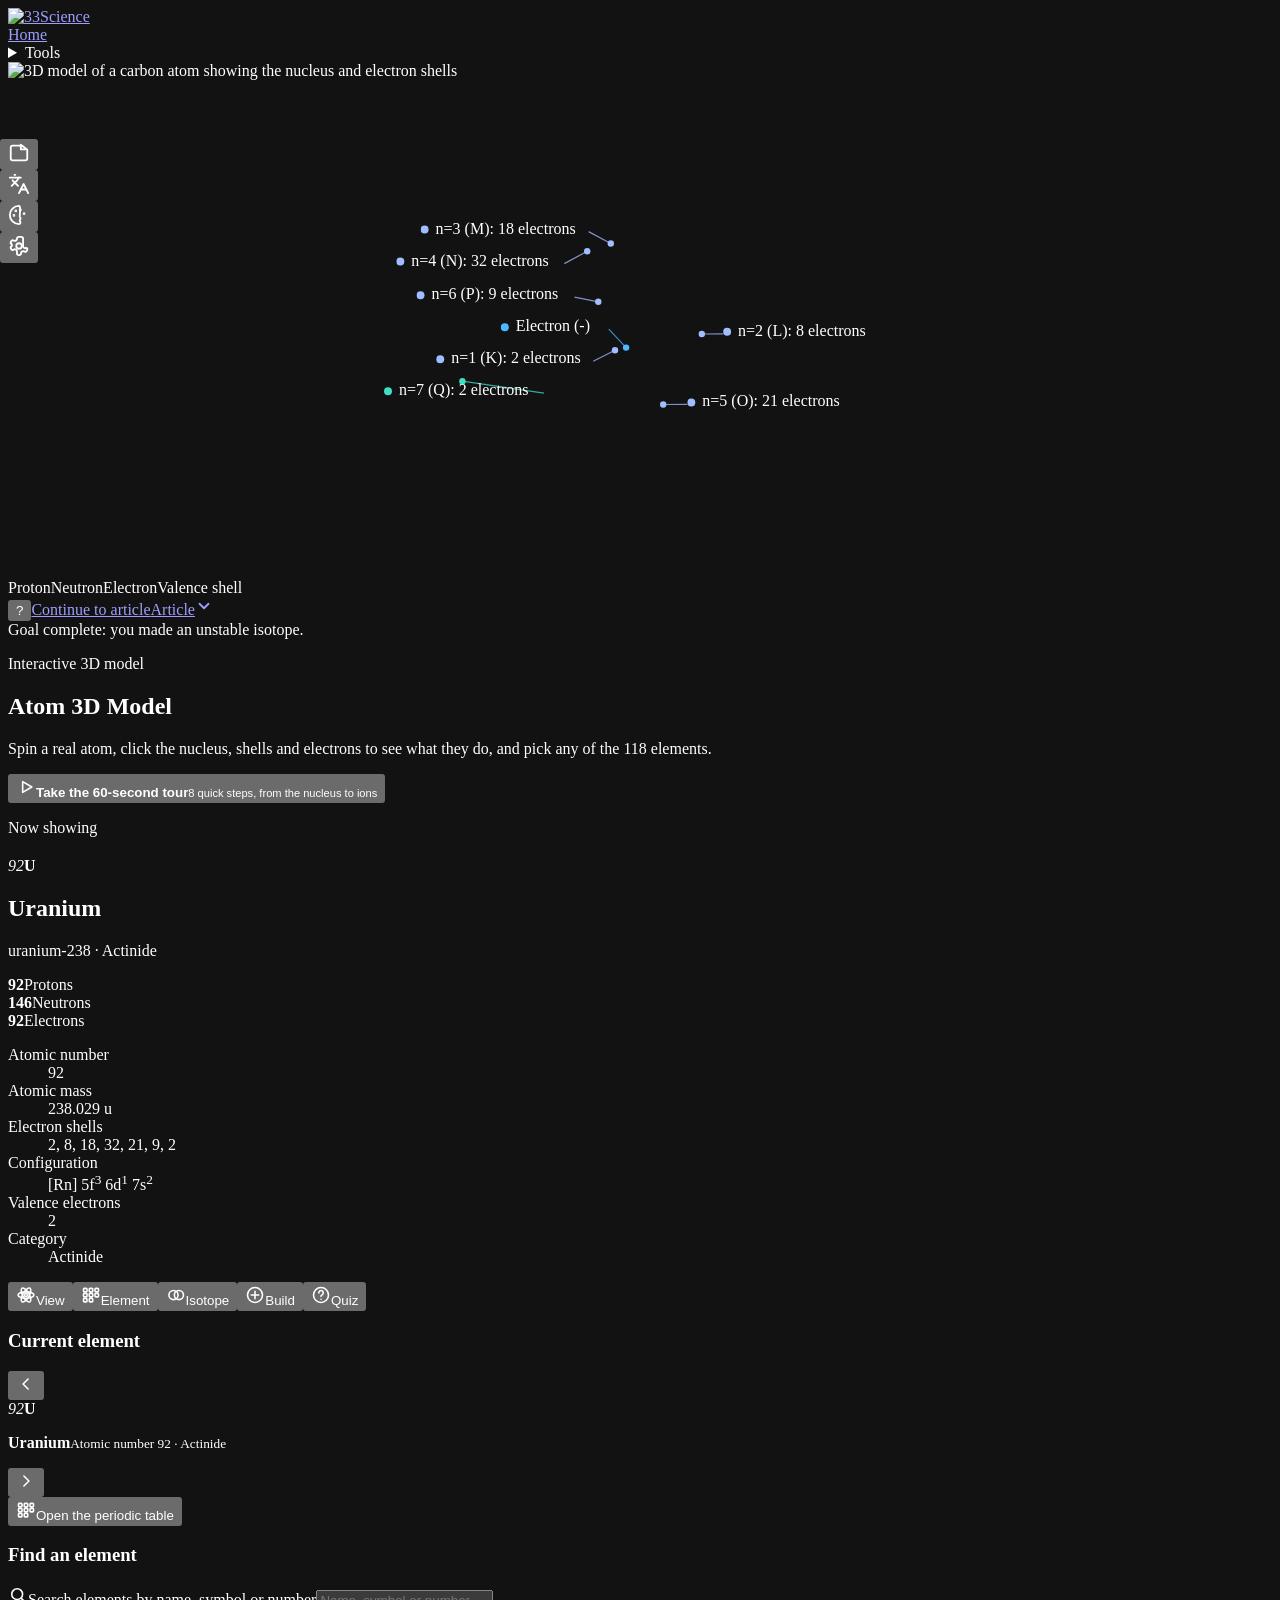
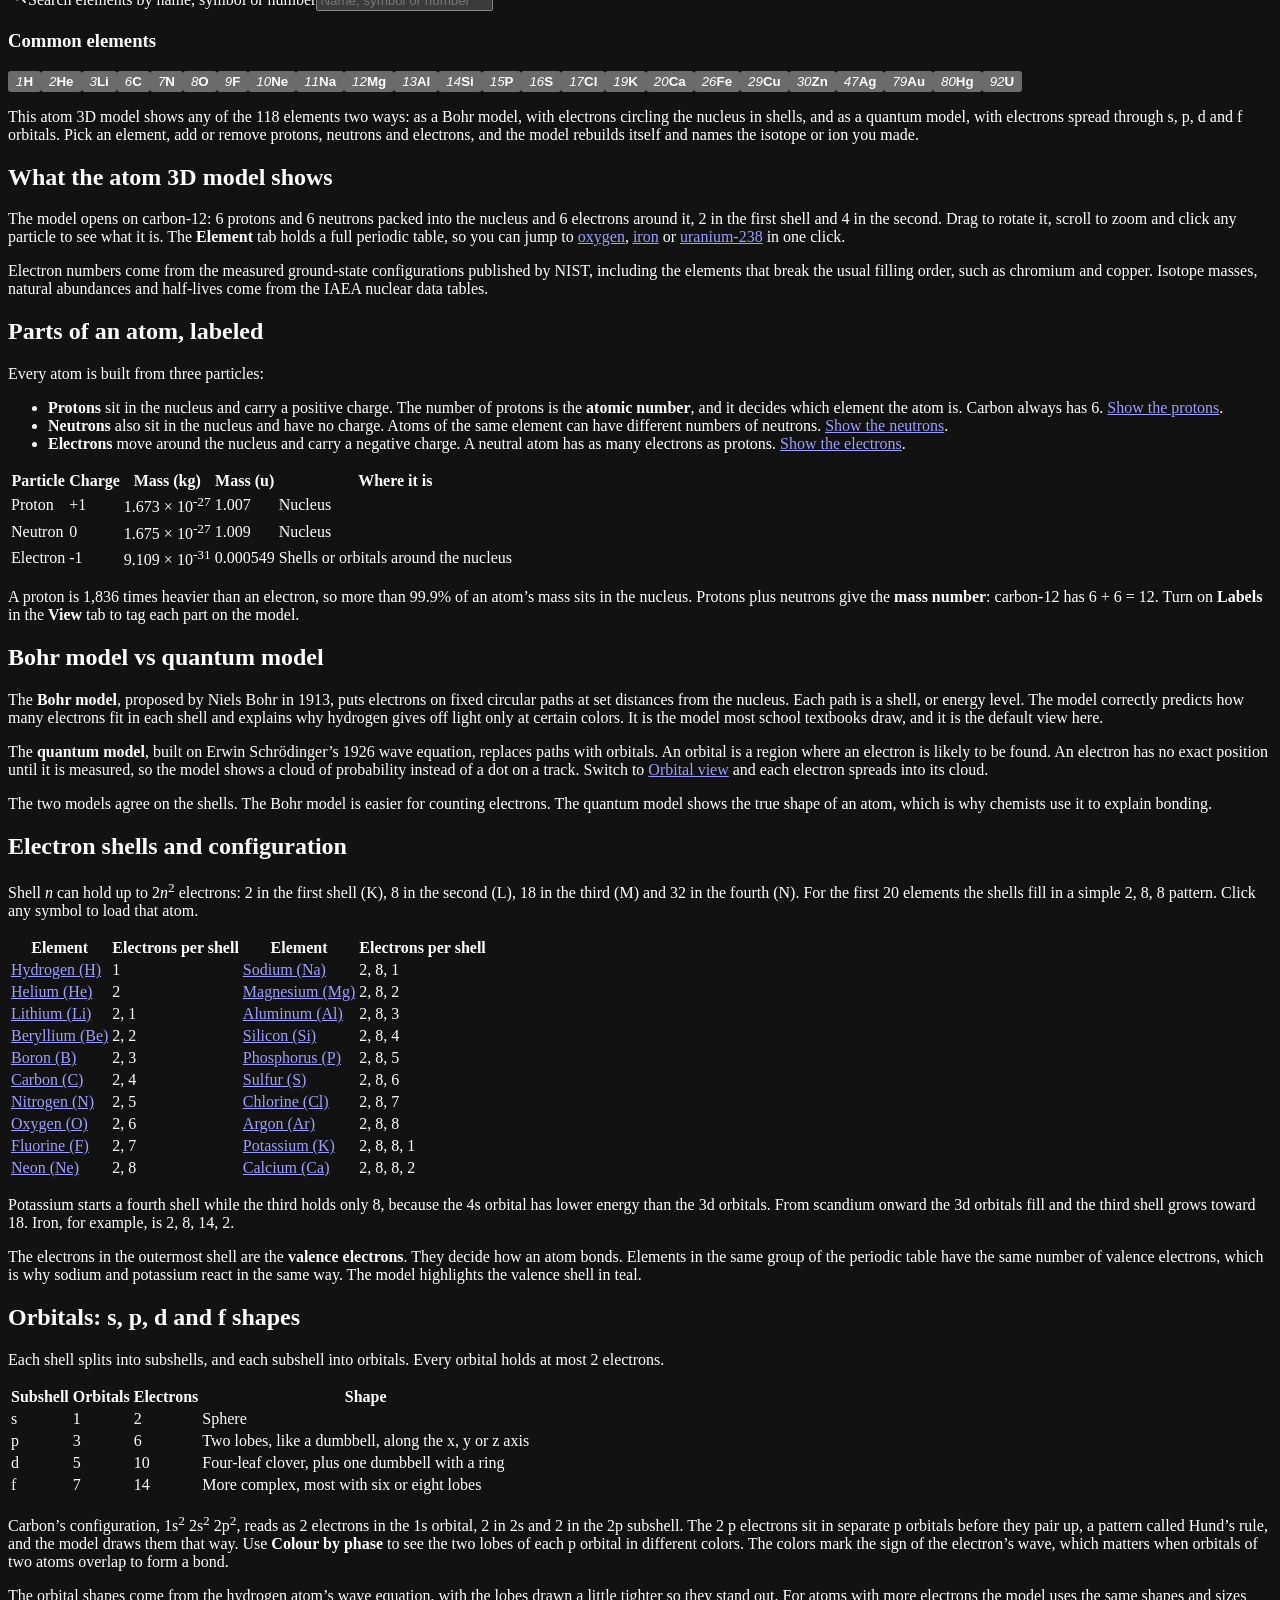
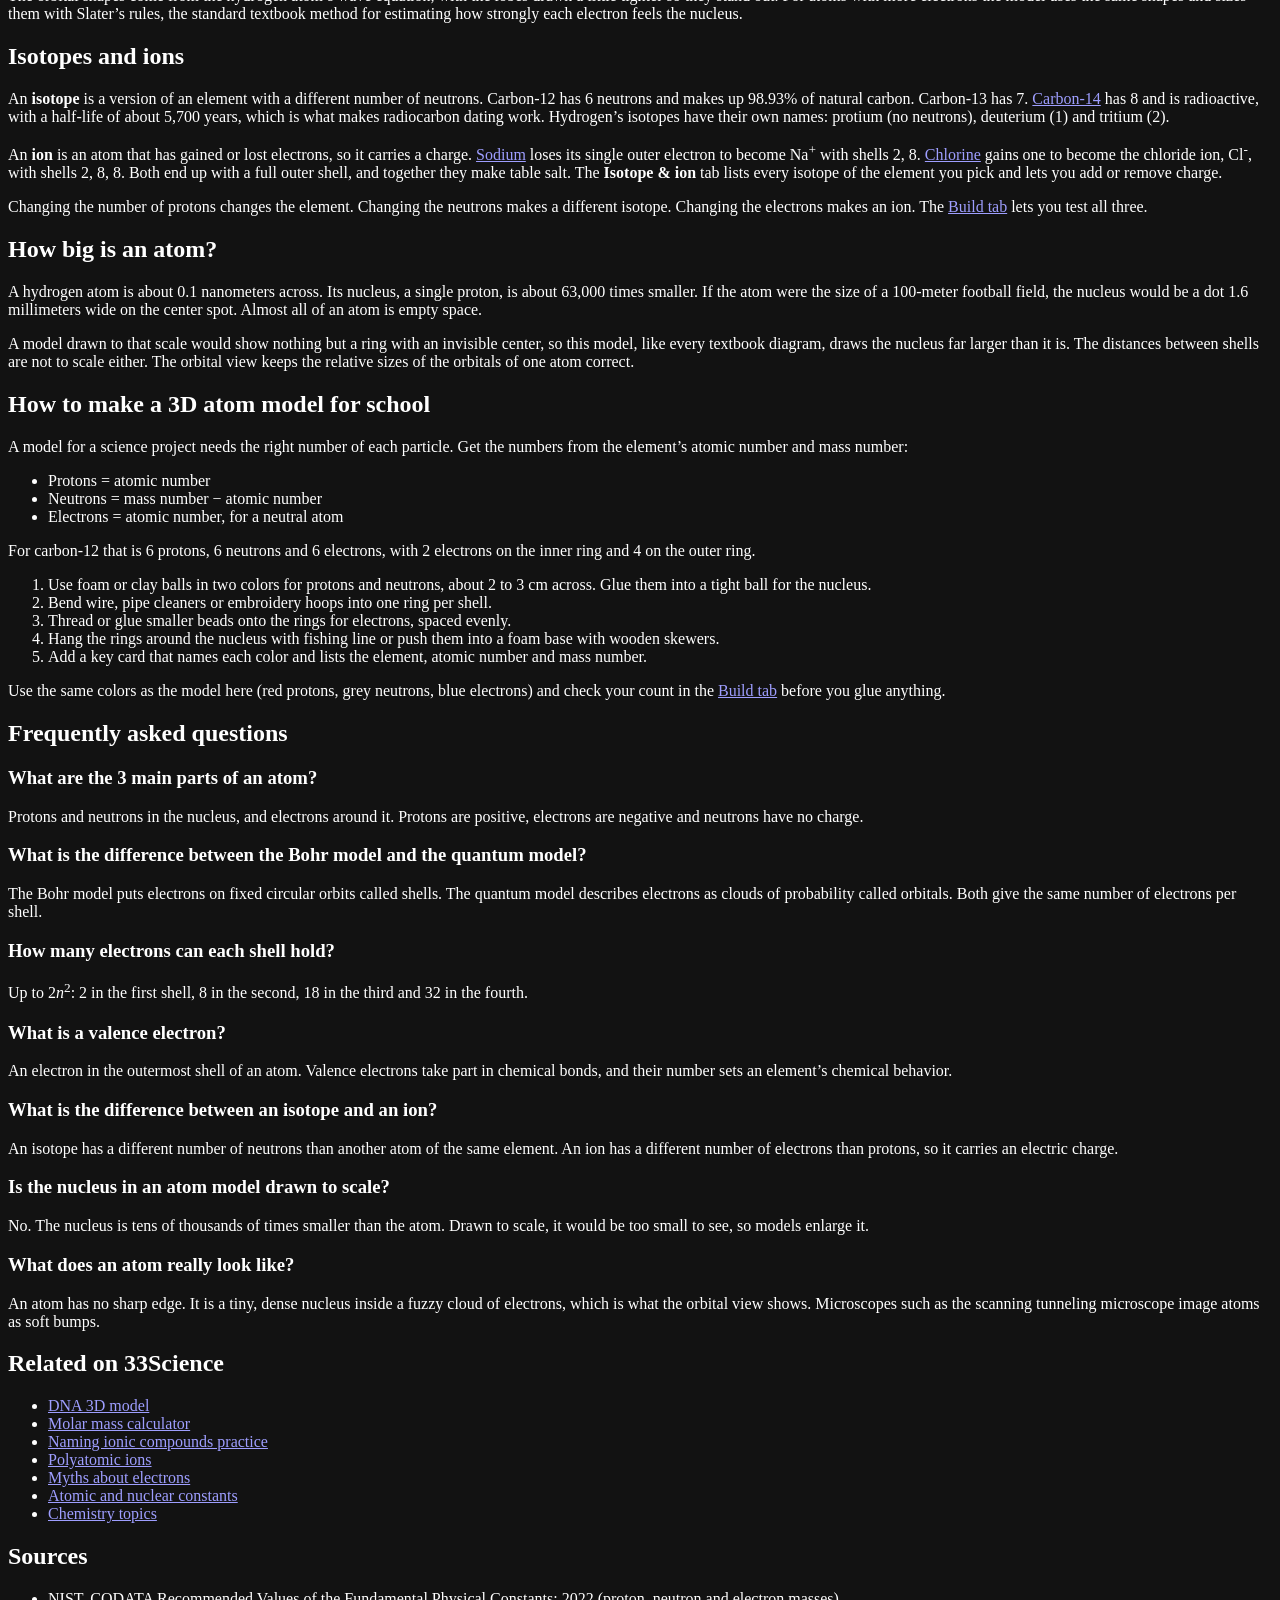
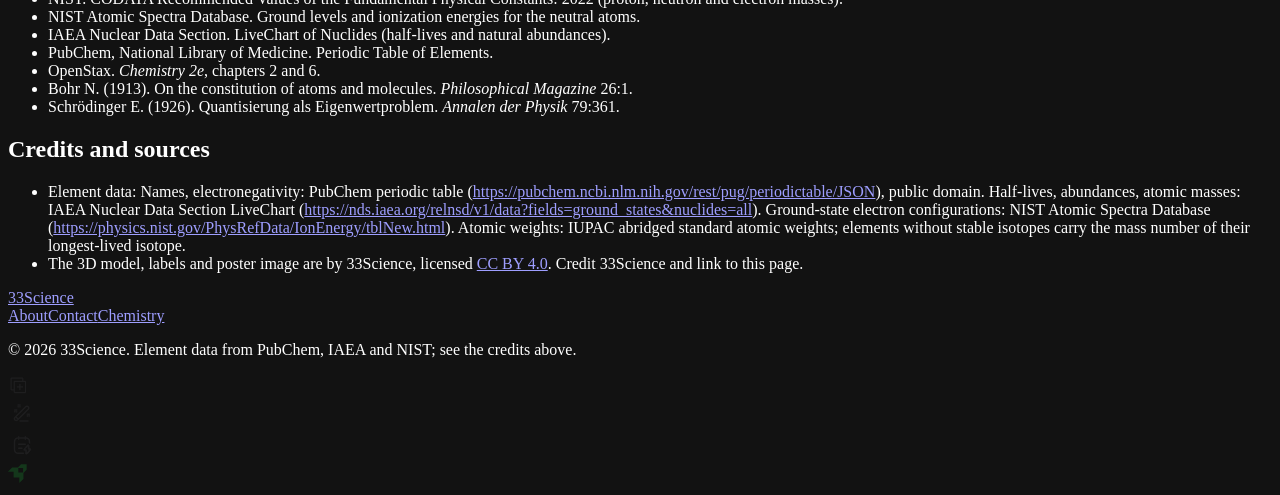
==== index.html @ 0a739ba6 "Create index.html" ====
<!DOCTYPE html>
<!-- saved from url=(0053)https://33science.com/atom-3d-model/#el=U&tab=element -->
<html lang="en-US" class="a3m-js" data-be-installed="true" style="--scrollbar-width: 15px; width: 100% !important;"><style id="liner-pretendard-font">@font-face{font-family:'Pretendard Variable';font-style:normal;font-weight:45 920;font-display:swap;src:url('chrome-extension://bmhcbmnbenmcecpmpepghooflbehcack/fonts/PretendardVariable.woff2') format('woff2-variations'),url('chrome-extension://bmhcbmnbenmcecpmpepghooflbehcack/fonts/PretendardVariable.woff2') format('woff2');}</style><head><meta http-equiv="Content-Type" content="text/html; charset=UTF-8"><style data-merge-styles="true"></style>

<meta name="viewport" content="width=device-width, initial-scale=1, viewport-fit=cover">
<meta name="theme-color" content="#050a1a">
<meta name="color-scheme" content="dark">
<!-- noptimize-page -->
<script>document.documentElement.className+=' a3m-js';</script>
<meta name="robots" content="index, follow, max-image-preview:large, max-snippet:-1, max-video-preview:-1">

	<!-- This site is optimized with the Yoast SEO plugin v26.0 - https://yoast.com/wordpress/plugins/seo/ -->
	<title>Atom 3D Model: Interactive Bohr &amp; Orbital Atom - 33Science</title>
	<meta name="description" content="Rotate a 3D atom model for any of the 118 elements. Switch between Bohr and orbital views, change isotopes and ions, build your own atom and take a quiz.">
	<link rel="canonical" href="https://33science.com/atom-3d-model/">
	<meta property="og:locale" content="en_US">
	<meta property="og:type" content="article">
	<meta property="og:title" content="Atom 3D Model: Interactive Bohr &amp; Orbital Atom">
	<meta property="og:description" content="Rotate a 3D atom model for any of the 118 elements. Switch between Bohr and orbital views, change isotopes and ions, build your own atom and take a quiz.">
	<meta property="og:url" content="https://33science.com/atom-3d-model/">
	<meta property="og:site_name" content="33Science">
	<meta property="og:image" content="https://33science.com/wp-content/plugins/atom-3d-model/assets/og/atom-3d-model.jpg">
	<meta property="og:image:width" content="1200">
	<meta property="og:image:height" content="630">
	<meta property="og:image:type" content="image/jpeg">
	<meta name="twitter:card" content="summary_large_image">
	<meta name="twitter:title" content="Atom 3D Model: Interactive Bohr &amp; Orbital Atom">
	<meta name="twitter:description" content="Rotate a 3D atom model for any of the 118 elements. Switch between Bohr and orbital views, change isotopes and ions, build your own atom and take a quiz.">
	<meta name="twitter:image" content="https://33science.com/wp-content/plugins/atom-3d-model/assets/og/atom-3d-model.jpg">
	<meta name="twitter:label1" content="Est. reading time">
	<meta name="twitter:data1" content="8 minutes">
	<script type="application/ld+json" class="yoast-schema-graph">{"@context":"https://schema.org","@graph":[{"@type":"WebPage","@id":"https://33science.com/atom-3d-model/","url":"https://33science.com/atom-3d-model/","name":"Atom 3D Model - 33Science","isPartOf":{"@id":"https://33science.com/#website"},"datePublished":"2026-10-03T10:13:50+00:00","breadcrumb":{"@id":"https://33science.com/atom-3d-model/#breadcrumb"},"inLanguage":"en-US","potentialAction":[{"@type":"ReadAction","target":["https://33science.com/atom-3d-model/"]}]},{"@type":"BreadcrumbList","@id":"https://33science.com/atom-3d-model/#breadcrumb","itemListElement":[{"@type":"ListItem","position":1,"name":"Home","item":"https://33science.com/"},{"@type":"ListItem","position":2,"name":"Atom 3D Model"}]},{"@type":"WebSite","@id":"https://33science.com/#website","url":"https://33science.com/","name":"33Science","description":"","publisher":{"@id":"https://33science.com/#organization"},"potentialAction":[{"@type":"SearchAction","target":{"@type":"EntryPoint","urlTemplate":"https://33science.com/?s={search_term_string}"},"query-input":{"@type":"PropertyValueSpecification","valueRequired":true,"valueName":"search_term_string"}}],"inLanguage":"en-US"},{"@type":"Organization","@id":"https://33science.com/#organization","name":"33Science","url":"https://33science.com/","logo":{"@type":"ImageObject","inLanguage":"en-US","@id":"https://33science.com/#/schema/logo/image/","url":"https://33science.com/wp-content/uploads/2026/02/2026.png","contentUrl":"https://33science.com/wp-content/uploads/2026/02/2026.png","width":183,"height":44,"caption":"33Science"},"image":{"@id":"https://33science.com/#/schema/logo/image/"}}]}</script>
	<!-- / Yoast SEO plugin. -->



<script type="application/ld+json">{"@context":"https://schema.org","@graph":[{"@type":"WebApplication","name":"Atom 3D Model","applicationCategory":"EducationalApplication","operatingSystem":"Any modern web browser","browserRequirements":"Requires a browser with WebGL for the 3D view; a still image is shown otherwise.","url":"https://33science.com/atom-3d-model/","description":"Rotate a 3D atom model for any of the 118 elements. Switch between Bohr and orbital views, change isotopes and ions, build your own atom and take a quiz.","isAccessibleForFree":true,"offers":{"@type":"Offer","price":"0","priceCurrency":"USD"},"publisher":{"@id":"https://33science.com/#organization"},"image":{"@id":"https://33science.com/atom-3d-model/#poster"}},{"@type":"ImageObject","@id":"https://33science.com/atom-3d-model/#poster","contentUrl":"https://33science.com/wp-content/plugins/atom-3d-model/assets/atom-3d-model.webp","url":"https://33science.com/wp-content/plugins/atom-3d-model/assets/atom-3d-model.webp","name":"Atom 3D model","caption":"3D model of a carbon atom showing the nucleus and electron shells","license":"https://creativecommons.org/licenses/by/4.0/","creditText":"33Science","creator":{"@id":"https://33science.com/#organization"},"width":1600,"height":1000},{"@type":"FAQPage","mainEntity":[{"@type":"Question","name":"What are the 3 main parts of an atom?","acceptedAnswer":{"@type":"Answer","text":"Protons and neutrons in the nucleus, and electrons around it. Protons are positive, electrons are negative and neutrons have no charge."}},{"@type":"Question","name":"What is the difference between the Bohr model and the quantum model?","acceptedAnswer":{"@type":"Answer","text":"The Bohr model puts electrons on fixed circular orbits called shells. The quantum model describes electrons as clouds of probability called orbitals. Both give the same number of electrons per shell."}},{"@type":"Question","name":"How many electrons can each shell hold?","acceptedAnswer":{"@type":"Answer","text":"Up to 2n2: 2 in the first shell, 8 in the second, 18 in the third and 32 in the fourth."}},{"@type":"Question","name":"What is a valence electron?","acceptedAnswer":{"@type":"Answer","text":"An electron in the outermost shell of an atom. Valence electrons take part in chemical bonds, and their number sets an element\u2019s chemical behavior."}},{"@type":"Question","name":"What is the difference between an isotope and an ion?","acceptedAnswer":{"@type":"Answer","text":"An isotope has a different number of neutrons than another atom of the same element. An ion has a different number of electrons than protons, so it carries an electric charge."}},{"@type":"Question","name":"Is the nucleus in an atom model drawn to scale?","acceptedAnswer":{"@type":"Answer","text":"No. The nucleus is tens of thousands of times smaller than the atom. Drawn to scale, it would be too small to see, so models enlarge it."}},{"@type":"Question","name":"What does an atom really look like?","acceptedAnswer":{"@type":"Answer","text":"An atom has no sharp edge. It is a tiny, dense nucleus inside a fuzzy cloud of electrons, which is what the orbital view shows. Microscopes such as the scanning tunneling microscope image atoms as soft bumps."}}]}]}</script>
<link rel="icon" href="https://33science.com/wp-content/uploads/2025/09/favicon.png" sizes="32x32">
<link rel="icon" href="https://33science.com/wp-content/uploads/2025/09/favicon.png" sizes="192x192">
<link rel="apple-touch-icon" href="https://33science.com/wp-content/uploads/2025/09/favicon.png">
<meta name="msapplication-TileImage" content="https://33science.com/wp-content/uploads/2025/09/favicon.png">
<link rel="preconnect" href="https://fonts.googleapis.com/">
<link rel="preconnect" href="https://fonts.gstatic.com/" crossorigin="">
<link rel="stylesheet" href="./AHHHH_files/css2">
<link rel="stylesheet" href="./AHHHH_files/a3m.css">
<link rel="stylesheet" href="./AHHHH_files/a3m-article.css">
<style>
    @font-face {
    font-family: 'liner-flare';
    src: url('chrome-extension://bmhcbmnbenmcecpmpepghooflbehcack/fonts/ABCArizonaFlare-Regular.woff2') format('woff2');
  }
</style><style type="text/css">
              html body p,span {
                  -webkit-user-select: text !important;
                  -khtml-user-select: text !important;
                  -moz-user-select: text !important;
                  -ms-user-select: text !important;
                  user-select: text !important;
              }


              lighter {
                  font-family: inherit !important;
                  font-size: inherit !important;
                  font-weight: inherit !important;
                  cursor: pointer !important;
              }

              lighter {
                background-image: initial !important;
              }


              l-core.L-underline {
                border-bottom: 2px solid rgba(64, 158, 255, 1) !important;
                animation: L-coreBorderAnimation 1s;
                background: rgba(64, 158, 255, 0.2) !important;
                cursor: pointer !important;
              }

              l-core.L-auto-highlight {
                cursor: pointer;
                text-decoration: underline;
                text-decoration-style: dotted;
                text-decoration-color: #EAFFB6;
                background: #EAFFB6;
              }
              
          
              
              l-core.L-auto-highlight.active {
                cursor: pointer;
                text-decoration: underline;
                text-decoration-style: dotted;
                text-decoration-color: #ddf997;
                background: #ddf997; 
              }

              l-core.L-auto-highlight.L-hidden {
                cursor: auto;
                text-decoration: auto;
                text-decoration-style: revert;
                text-decoration-color: inherit;
                background: inherit;
              } 


              l-core.L-summary-content {
                background: #FFCA90 !important;
                cursor: pointer !important;
              }

              l-core.L-underline.L-bgHover {
                background: #ECEFED !important;
                transition: background 0.2s !important;
              }

              @keyframes L-coreBorderAnimation {
                0% {
                  border-bottom-color: rgba(64, 158, 255, 0.5)
                }
                100% {
                  border-bottom-color: rgba(64, 158, 255, 1)
                }
              }

              .ab-iam-root {
                  z-index: 99999999999999999999 !important;
              }

              .OrderDetails-items {
                  display: none;
              }

              .OrderDetails-footer .OrderDetailsFooter-subtotal {
                  display: none;
              }

              .OrderDetails-footer .OrderDetailsFooter-subtotalItems {
                  display: none;
              }

              .OrderDetails-footer .OrderDetails-total {
                  display: none;
              }

              .PSPDFKit-Popover-Text-Markup-Toolbar {
                  display: none;
              }

              .liner-mini-button {
                  display: none;
                  position: absolute !important;
                  width: auto;
                  height: 30px !important;
                  z-index: 999999999999 !important;
              }

              .liner-mini-button .liner-mb {
                  display: flex;
                  cursor: pointer !important;
                  max-width: initial !important;
                  width: 30px !important;
                  height: 30px !important;
                  position: absolute !important;
                  left: 0 !important;
                  top: 0 !important;
                  opacity: 1 !important;
                  border: none !important;
                  -webkit-box-shadow: 0px 4px 8px rgba(0, 0, 0, 0.2) !important;
                  -moz-box-shadow: 0px 4px 8px rgba(0, 0, 0, 0.2) !important;
                  box-shadow: 0px 4px 8px rgba(0, 0, 0, 0.2) !important;
                  background-color: #ffffff !important;
                  border-radius: 40px !important;
                  background-size: 20px !important;
                  background-position: center !important;
                  background-repeat: no-repeat !important;
                  background-image: url("[data-uri]") !important;

              }

              .liner-mini-button .liner-mb:not(.liner-mb-disabled)::after {
                position: absolute !important;
                bottom: 5px !important;
                left: 5px !important;
                content: '' !important;
                background: #ffff83;
                width: 20px !important; 
                height: 3px !important;
                border-radius: 2px !important;
              }

              .liner-mini-button .liner-mb.liner-mb-disabled {
                background-size: 30px !important;
                background-image: url("[data-uri]") !important;
              }

              .liner-page-tooltip-body-point {
                  position: absolute !important;
                  left: 2px !important;
                  top: 9px !important;
                  width: 8px !important;
                  height: 8px !important;
                  z-index: 2 !important;
                  background-color: #52565d !important;
                  border-top: 1px solid #969aa2 !important;
                  border-left: 1px solid #969aa2 !important;
                  border-top-left-radius: 4px !important;
                  transform: rotate(317deg) skew(16deg, 12deg) !important;
              }

              .liner-page-text-only-tooltip {
                  position: relative !important;
              }

              .liner-page-tooltip-body {
                  display: table !important;
                  margin-left: 6px !important;
                  padding: 5px 11px !important;
                  background-color: #52565d !important;
                  border: 1px solid #969aa2 !important;
                  border-radius: 8px !important;
                  box-shadow: 0 4px 8px 0 rgba(39, 43, 49, 0.3) !important;
                  font-family: system-ui !important;
                  font-stretch: normal !important;
                  font-style: normal !important;
                  font-weight: 400 !important;
                  line-height: 1.3em !important;
                  letter-spacing: -.35px !important;
                  font-size: 12px !important;
                  color: #fff !important;
                  text-shadow: 0 2px 4px rgba(0, 0, 0, 0.5) !important;
              }

              .liner-page-tooltip-body span {
                  display: inline-block !important;
              }

              .liner-mini-tooltip {
                  display: none;
                  position: absolute !important;
                  z-index: 1003 !important;
              }

              .liner-mini-tooltip.liner-enabled {
                  width: 186px !important;
                  height: 30px !important;
                  padding: 6px 2px 6px 35px !important;
                  box-sizing: border-box !important;
                  border-radius: 30px !important;
                  box-shadow: 0 1px 4px 0 rgba(0, 0, 0, 0.2) !important;
                  background-color: #fff !important;
              }

              .liner-mini-color-circle {
                  display: flex !important;
                  align-items: center !important;
                  justify-content: center !important;
                  position: relative !important;
                  width: 18px !important;
                  height: 18px !important;
                  margin: 0 3px !important;
                  float: left !important;
                  border-radius: 50% !important;
                  cursor: pointer !important;
              }

              .liner-mini-color-circle.liner-color-lock {
                user-select: none !important;
              }

              .liner-color-label, .liner-youtube-color-label {
                  display: none;
                  position: absolute;
                  max-width: 80px;
                  text-overflow: ellipsis;
                  overflow: hidden;
                  white-space: nowrap;
                  height: 17px;
                  top: -24px;
                  padding: 2px 3px 0px 3px;
                  color: white;
                  background-color: #52565D;
                  border-radius: 2px;
                  font-family: system-ui !important;
                  font-weight: 400;
                  font-size: 11px;
                  line-height: 13px;
              }

              .liner-mini-color-circle:hover .liner-color-label {
                display: block;
              }

              .liner-color-label.LinerHover, .liner-youtube-color-label.LinerHover {
                display: block;
              }

              .liner-tooltip-icon:hover, .liner-youtube-tooltip-icon:hover {
                  background-color: #f2f3f7 !important;
                  border-radius: 30px !important;
                  transition: background-color 0.3s !important;
              }

              .liner-tooltip-color-picker-icon-part, .liner-youtube-tooltip-color-picker-icon-part {
                  position: absolute !important;
                  display: inline-block !important;
                  width: 18px !important;
                  height: 18px !important;
                  border-radius: 100px !important;
              }

              .liner-tooltip-menu .liner-tooltip-color, .liner-youtube-tooltip-menu .liner-youtube-tooltip-color {
                  position: absolute !important;
                  top: 3px !important;
                  left: 10px !important;
                  display: inline-block !important;
                  width: 28px !important;
                  height: 28px !important;
              }

              .liner-youtube-tooltip-menu .liner-youtube-tooltip-color {
                cursor: pointer !important;
              }

              .liner-tooltip-menu.liner-desktop .liner-tooltip-color, .liner-youtube-tooltip-menu .liner-youtube-tooltip-color {
                position: unset !important;
                display: flex !important;
                align-items: center !important;
                justify-content: center !important;
              }

              .liner-tooltip-menu .liner-tooltip-comment, .liner-youtube-tooltip-menu .liner-youtube-tooltip-comment {
                  display: inline-block !important;
                  position: absolute !important;
                  top: 3px !important;
                  left: 46px !important;
                  width: 28px !important;
                  height: 28px !important;
                  cursor: pointer !important;
                  background-image: url([data-uri]) !important;
                  background-size: 24px 24px !important;
                  background-position: center !important;
                  background-repeat: no-repeat !important;
              }

              .liner-tooltip-menu.liner-desktop .liner-tooltip-comment, .liner-youtube-tooltip-menu .liner-youtube-tooltip-comment {
                position: unset !important;
              }

              .liner-tooltip-menu .liner-tooltip-undo, .liner-youtube-tooltip-menu .liner-youtube-tooltip-undo {
                  display: inline-block !important;
                  position: absolute !important;
                  top: 3px !important;
                  right: 9px !important;
                  width: 28px !important;
                  height: 28px !important;
                  background-image: url([data-uri]) !important;
                  background-size: 24px 24px !important;
                  background-position: center !important;
                  background-repeat: no-repeat !important;
              }

              .liner-tooltip-menu.liner-desktop .liner-tooltip-comment, .liner-youtube-tooltip-menu .liner-youtube-tooltip-comment {
                position: unset !important;
              }

              .liner-tooltip-menu.liner-desktop .liner-tooltip-undo, .liner-youtube-tooltip-menu .liner-youtube-tooltip-undo {
                position: unset !important;
              }

              .liner-tooltip-wrap .liner-color-picker, .liner-youtube-tooltip-wrap .liner-youtube-color-picker {
                  display: none;
                  width: 207px !important;
                  height: 30px !important;
                  margin-left: -43px !important;
                  box-sizing: border-box !important;
                  padding: 6px 0px !important;
                  border-radius: 15px !important;
                  -webkit-backdrop-filter: blur(10.5px) !important;
                  backdrop-filter: blur(10.5px) !important;
                  -webkit-box-shadow: 0 2px 4px 0 rgba(39, 43, 49, 0.2) !important;
                  -moz-box-shadow: 0 2px 4px 0 rgba(39, 43, 49, 0.2) !important;
                  box-shadow: 0 2px 4px 0 rgba(39, 43, 49, 0.2) !important;
                  background-color: #fff !important;
              }

              .liner-color-picker .liner-color-circle, .liner-youtube-color-picker .liner-youtube-color-circle {
                  float: left !important;
                  width: 18px !important;
                  height: 18px !important;
                  margin: 0 5px !important;
                  border-radius: 50% !important;
              }

              .liner-color-lock, .liner-youtube-color-lock {
                  background-size: 6px 8px !important;
                  background-position: center !important;
                  background-repeat: no-repeat !important;
                  background-image: url([data-uri]) !important;
              }

              .liner-color-picker .liner-color-circle.liner-color-yellow, .liner-youtube-color-picker .liner-youtube-color-circle.liner-youtube-color-yellow {
                  margin-left: 11px !important;
              }

              .liner-color-setting, .liner-youtube-color-setting {
                  background-repeat: no-repeat !important;
                  background-size: contain !important;
                  background-position: center !important;
                  background-image: url([data-uri]) !important;
              }

              .liner-color-yellow {
                background-color: #FFFF83;
              }

              .liner-color-green {
                background-color: #A6FFE9;
              }

              .liner-color-orange {
                background-color: #FFC7BA;
              }

              .liner-color-violet {
                background-color: #D9C3FF;
              }

              .liner-color-blue {
                background-color: #B8EEFF;
              }

              .liner-color-pink {
                background-color: #FFD0EF;
              }

              .liner-upload-pdf-btn {
                  position: fixed;
                  right: 17px;
                  top: 61px;
                  width: 40px;
                  height: 40px;
                  background-image: url([data-uri]);
                  background-size: contain;
                  border-radius: 20px;
                  cursor: pointer;
                  -webkit-box-shadow: 0 2px 8px 0 rgba(39, 43, 49, 0.3);
                  -moz-box-shadow: 0 2px 8px 0 rgba(39, 43, 49, 0.3);
                  box-shadow: 0 2px 8px 0 rgba(39, 43, 49, 0.3);
                  transition: all 0.2s !important;
                  z-index: 999999999 !important;
              }

              .liner-upload-pdf-btn.disabled {
                  opacity: 0.5;
                  cursor: auto;
                  -webkit-box-shadow: 0 2px 4px 0 rgba(0, 0, 0, 0.2);
                  -moz-box-shadow: 0 2px 4px 0 rgba(0, 0, 0, 0.2);
                  box-shadow: 0 2px 4px 0 rgba(0, 0, 0, 0.2);
                  cursor: progress;
              }

              .liner-upload-pdf-tooltip {
                  position: fixed;
                  display: none;
                  font-family: system-ui !important;
                  right: 10px;
                  top: 105px;
                  padding: 4px;
                  border-radius: 3px;
                  background-color: #323639;
                  font-size: 10px;
                  font-weight: normal;
                  font-stretch: normal;
                  font-style: normal;
                  line-height: normal;
                  letter-spacing: normal;
                  text-align: center;
                  color: #fff;
                  z-index: 999999999 !important;
              }

              .liner-upload-pdf-banner {
                  display: none;
                  font-family: system-ui !important;
                  position: fixed;
                  top: 117px;
                  right: 16px;
                  background-color: #00bdb8;
                  color: #fff;
                  -webkit-box-shadow: 0 2px 8px 0 rgba(39, 43, 49, 0.3);
                  -moz-box-shadow: 0 2px 8px 0 rgba(39, 43, 49, 0.3);
                  box-shadow: 0 2px 8px 0 rgba(39, 43, 49, 0.3);
                  padding: 14px 12px;
                  font-size: 16px;
                  font-weight: bold;
                  font-stretch: normal;
                  font-style: normal;
                  line-height: normal;
                  letter-spacing: -0.4px;
                  border-radius: 16px 4px 16px 16px;
                  z-index: 999999999 !important;
              }

              .liner-upload-pdf-progress-bar {
                  background-color: #00bdb8 !important;
                  position: fixed;
                  top: 0;
                  left: 0;
                  width: 0%;
                  height: 4px;
                  z-index: 999999999 !important;
              }

              .liner-picked-search-result-bar {
                  position: absolute !important;
                  left: -20px !important;
                  background-color: #798AFF;
                  width: 4px;
              }

              .L-AIAnswer {
                background-color: #4058FF !important;  
              }

              .L-AIAnswerWrapper {
                position: relative;
              }

              .L-AIAnswer--text { 
                font-family: system-ui !important;
                position: absolute;
                left: 0;
                top: -4px;
                display: block;
                word-break: keep-all;
                padding: 4px 6px;
                display: flex;
                align-items: center;
                justify-content: center;
                background-color: #4058FF;
                font-style: normal;
                font-weight: 700;
                font-size: 11px;
                line-height: 13px;
                color: #fff;
                border-radius: 5px;
                white-space: nowrap;
              }

              .liner-picked-search-result-bar.liner-my-highlight {
                  background-color: #fff881 !important;
              }

              .liner-picked-search-result-link {
                  display: none !important;
                  /* display: inline-block !important; */
                  color: #00bdb8 !important;
                  margin-top: 4px !important;
                  text-decoration: none !important;
              }

              .liner-picked-search-result-link.liner-picked-search-result-link-scholar {
                  margin-top: 8px !important;
              }

              .liner-picked-search-result-link:hover {
                  color: #00a7a0 !important;
              }

              .liner-picked-search-result-link .liner-picked-search-result-arrow {
                  background-image: url([data-uri]) !important;
                  width: 5px !important;
                  height: 8px !important;
                  display: inline-block !important;
                  background-size: contain !important;
                  vertical-align: text-top !important;
                  margin-left: 4px !important;
                  margin-top: 4px !important;
              }

              .liner-picked-search-result-description {
                  display: none;
                  z-index: 9999999999999999999 !important;
                  width: 260px !important;
                  padding: 16px 20px !important;
                  position: absolute !important;
                  left: initial !important;
                  border-radius: 8px !important;
                  box-shadow: 0 10px 20px 0 rgba(39, 43, 49, 0.15) !important;
                  border: solid 1px #eef1f4;
                  background-color: #ffffff;
              }

              .liner-picked-search-result-description .liner-picked-search-result-description-title {
                  font-family: system-ui !important;
                  font-size: 14px !important;
                  font-weight: bold !important;
                  font-stretch: normal !important;
                  font-style: normal !important;
                  line-height: normal !important;
                  color: #969aa2;
                  margin: 0 !important;
                  margin-bottom: 8px !important;
              }

              .liner-picked-search-result-description .liner-picked-search-result-description-content {
                  font-family: system-ui !important;
                  font-size: 14px !important;
                  font-weight: normal !important;
                  font-stretch: normal !important;
                  font-style: normal !important;
                  line-height: 1.43 !important;
                  color: #52565d;
                  margin: 0 !important;
              }

              .liner-picked-search-result-information {
                  display: inline-block !important;
                  margin-top: 4px !important;
                  font-size: 12px !important;
                  font-weight: 400 !important;
                  font-stretch: normal !important;
                  font-style: normal !important;
                  line-height: normal !important;
                  color: #7c828f !important;
                  cursor: pointer !important;
              }

              .liner-picked-search-result-information.liner-my-highlight {
                  cursor: initial !important;
              }

              .liner-picked-search-result-information.liner-picked-search-result-information-scholar {
                  margin-top: 6px !important;
                  position: relative !important;
              }

              .liner-picked-search-result-information .liner-picked-search-result-information-icon {
                  position: relative !important;
                  top: 3px !important;
                  display: inline-block !important;
                  margin-right: 2px !important;
                  width: 14px !important;
                  height: 14px !important;
                  background-size: 14px 14px !important;
                  background-repeat: no-repeat !important;
                  background-image: url([data-uri]) !important;
              }

              .liner-pdf-highlight-badge {
                  display: inline-block !important;
                  cursor: pointer !important;
                  background-color: #ffffff !important;
                  border: 1px solid #ebebeb !important;
                  border-radius: 2px !important;
                  padding: 0 11px 0 20px !important;
                  height: 14px !important;
                  line-height: 16px !important;
                  text-align: center !important;
                  font-weight: normal !important;
                  color: #4d5156 !important;
                  font-size: 10px !important;
                  letter-spacing: 0.75px !important;
                  position: relative !important;
                  top: -1px !important;
                  margin-left: 5px !important;
                  text-decoration: none !important;
              }

              .liner-pdf-highlight-badge.liner-pdf-highlight-badge-scholoar {
                  position: absolute !important;
                  top: 3px !important;
              }

              .liner-pdf-highlight-badge .liner-pdf-highlight-badge-icon {
                  display: inline-block !important;
                  background-image: url([data-uri]) !important;
                  background-repeat: no-repeat !important;
                  background-size: contain !important;
                  width: 14px !important;
                  height: 14px !important;
                  position: absolute !important;
                  left: 0 !important;
              }

              .liner-pdf-highlight-badge .liner-pdf-highlight-badge-arrow {
                  display: inline-block !important;
                  background-image: url([data-uri]) !important;
                  background-repeat: no-repeat !important;
                  background-size: 5px 7px !important;
                  background-position: center;
                  width: 11px !important;
                  height: 14px !important;
                  position: absolute !important;
                  right: 0 !important;
              }

              #snippet-pdf-button, #snippet_popover_container, #snippet_screenshot_edit, #snippet_screenshot, #snippet_sidebar_container, .snippet-img-button,
              #diigo-video-capture, #diigo-video-capture-wrapper, #diigolet-notice, #diigolet-dlg-sticky, #diigolet-csm, #diigo-chrome-installed, #diigo-pdf, #diigolet-chrome-css {
                  display: none !important;
              }

              .tF2Cxc, .exp-outline {
                  height: inherit !important;
              }

              .guider-button-prompt__button .artdeco-button__text {
                  height: 16px !important;
              }

              .lytb-highlighter-in-control-tooltip {
                  display: none;
                  position: absolute !important;
                  bottom: 58px;
                  z-index: 1000 !important;
              }
              .lytb-highlighter-in-control-tooltip span {
                  background-color: rgba(28,28,28,0.9) !important;
                  border-radius: 2px !important;
                padding: 5px 9px !important;
                  color: #eee !important;
                  font-weight: 500 !important;
                  line-height: 15px !important;
              }

              .lytb-highlighter-in-control-opt-out-tooltip {
                  display: none;
                  position: absolute !important;
                  bottom: 58px;
                  z-index: 1000 !important;
              }

              .lytb-highlighter-in-control-opt-out-tooltip span {
                  background-color: #080A0D !important;
                  border-radius: 9px !important;
                  padding: 5px 9px !important;
                  color: #eee !important;
                  font-weight: 500 !important;
                  line-height: 15px !important;
              }
              

              .lytb-summary-in-control-tooltip {
                  display: none;
                  position: absolute !important;
                  bottom: 51px;
                  z-index: 1000 !important;
              }

              .lytb-summary-in-control-tooltip span {
                  background-color: rgba(28,28,28,0.9) !important;
                  border-radius: 2px !important;
                  padding: 5px 9px !important;
                  color: #eee !important;
                  font-weight: 500 !important;
                  line-height: 15px !important;
              }

              ytd-thumbnail {
                  transition: background-color 0.3s !important;
              }

              .text-wrapper.style-scope.ytd-video-renderer {
                  transition: background-color 0.3s !important;
              }


              .ytd-video-renderer .picked-by-liner-users {
                  background-color: transparent !important;
              }

              .liner-rel {
                position: relative;
              }
          </style><style data-styled="active" data-styled-version="5.3.11"></style><style type="text/css" id="ctre_styles">
			#ctre_wnd {
				position: fixed; bottom: 0; right: 10px;
				background: #fff; box-shadow: 0px 0px 40px rgba(0,0,0,0.15);
				border-radius: 3px 3px 0 0;
				z-index: 2147483647;
			}

			@media (prefers-color-scheme: dark) {
				#ctre_wnd { background: #000; box-shadow: 0px 0px 40px rgba(255,255,255,0.15); }
			}
			</style><script async="" src="./AHHHH_files/js"></script><style id="monica-reading-highlight-style">
        .monica-reading-highlight {
          animation: fadeInOut 1.5s ease-in-out;
        }

        @keyframes fadeInOut {
          0%, 100% { background-color: transparent; }
          30%, 70% { background-color: rgba(2, 118, 255, 0.20); }
        }
      </style></head>
<body class="a3m-body single-post grow-content-body" data-liner-extension-version="7.18.44" monica-id="ofpnmcalabcbjgholdjcjblkibolbppb" monica-version="9.0.23" data-new-gr-c-s-check-loaded="14.1337.0" data-gr-ext-installed="">
<header class="a3m-mast"><a class="a3m-logo" href="https://33science.com/" rel="home" aria-label="33Science home"><img src="./AHHHH_files/logo-dark.png" alt="33Science" width="183" height="44" decoding="async"></a><nav class="a3m-mast-nav" aria-label="Site"><a class="a3m-nav-link" href="https://33science.com/">Home</a><details class="a3m-menu"><summary class="a3m-nav-link">Tools</summary><ul class="a3m-menu-list"><li><a href="https://33science.com/science-word-search/">Science Word Search</a></li><li><a href="https://33science.com/polyatomic-ions-quiz/">Polyatomic Ions Quiz</a></li><li><a href="https://33science.com/naming-ionic-compounds-practice/">Naming Ionic Compounds</a></li><li><a href="https://33science.com/ionic-compound-formula-writer/">Formula Writer</a></li><li><a href="https://33science.com/polyatomic-ions-flashcards/">Printable Worksheets</a></li><li><a href="https://33science.com/molar-mass-calculator/">Molar Mass Calculator</a></li><li><a href="https://33science.com/baby-eye-color-calculator/">Baby Eye Color Calculator</a></li><li><a href="https://33science.com/fossils-near-me/">Fossils Near You</a></li><li><a href="https://33science.com/dna-3d-model/">DNA 3D Model</a></li><li><a href="https://33science.com/atom-3d-model/">Atom 3D Model</a></li><li><a href="https://33science.com/cell-3d-model/">Cell 3D Model</a></li><li><a href="https://33science.com/interactive-periodic-table/">Interactive Periodic Table</a></li><li><a href="https://33science.com/volcano-map/">Volcano Map</a></li></ul></details></nav></header>
<main class="a3m-stage is-enter is-ready" data-a3m-stage="" style="">
	<picture class="a3m-poster-pic">
		<source media="(max-width: 899.98px)" srcset="https://33science.com/wp-content/plugins/atom-3d-model/assets/atom-3d-model-phone.webp" type="image/webp">
		<img class="a3m-poster" data-a3m-poster="" src="./AHHHH_files/atom-3d-model.webp" width="1600" height="1000" alt="3D model of a carbon atom showing the nucleus and electron shells" fetchpriority="high" decoding="async">
	</picture>
	<canvas id="a3m-canvas" class="a3m-canvas" data-a3m-canvas="" aria-hidden="true" data-engine="three.js r186" width="971" height="495" style=""></canvas>
	<noscript><p class="a3m-noscript">The interactive 3D model needs JavaScript. The still image and the article below work without it.</p></noscript>
<dialog class="a3m-ptm" data-a3m-ptm="" aria-labelledby="a3m-ptm-h"><div class="a3m-ptm-in"><div class="a3m-ptm-head"><h2 class="a3m-ptm-h" id="a3m-ptm-h">Periodic table</h2><label class="a3m-search a3m-ptm-search"><svg class="a3m-ico" viewBox="0 0 24 24" width="20" height="20" aria-hidden="true" focusable="false" fill="none" stroke="currentColor" stroke-width="1.9" stroke-linecap="round" stroke-linejoin="round"><circle cx="11" cy="11" r="6.5"></circle><path d="M16 16l4.5 4.5"></path></svg><span class="a3m-sr">Filter the table by name, symbol or number</span><input type="search" data-a3m-search="" placeholder="Filter: name, symbol or number" autocomplete="off" spellcheck="false" maxlength="20"></label><button type="button" class="a3m-ptm-x" data-a3m-ptclose="" aria-label="Close the periodic table"><svg class="a3m-ico" viewBox="0 0 24 24" width="20" height="20" aria-hidden="true" focusable="false" fill="none" stroke="currentColor" stroke-width="1.9" stroke-linecap="round" stroke-linejoin="round"><path d="M6 6l12 12M18 6L6 18"></path></svg></button></div><div class="a3m-pt-scroll"><div class="a3m-pt" role="group" aria-label="Periodic table of the elements" data-a3m-pt=""><div class="a3m-pt-info" data-a3m-ptinfo="" data-cat="actinide" style="grid-area:1/3/4/13" aria-hidden="true"><div class="a3m-tile a3m-pt-info-tile"><i data-pi-z="">92</i><b data-pi-sym="">U</b></div><div class="a3m-pt-info-t"><p class="a3m-pt-info-n" data-pi-name="">Uranium</p><p class="a3m-pt-info-c" data-pi-cat="">Actinide</p><dl class="a3m-pt-info-dl"><div><dt>Atomic mass</dt><dd data-pi-mass="">238.029 u</dd></div><div><dt>Shells</dt><dd data-pi-shells="">2, 8, 18, 32, 21, 9, 2</dd></div><div class="a3m-pt-info-cfg"><dt>Configuration</dt><dd data-pi-config="">[Rn] 5f<sup>3</sup> 6d<sup>1</sup> 7s<sup>2</sup></dd></div></dl></div></div><span class="a3m-pt-ph" style="grid-area:6/3" data-cat="lanthanide" aria-hidden="true">57–71</span><span class="a3m-pt-ph" style="grid-area:7/3" data-cat="actinide" aria-hidden="true">89–103</span><button type="button" class="a3m-pt-el" data-z="1" data-sym="H" data-name="hydrogen" data-cat="nonmetal" data-r="1" data-c="1" style="grid-area:1/1" aria-label="Hydrogen, atomic number 1" aria-pressed="false" tabindex="-1"><i>1</i><b>H</b><span>Hydrogen</span></button><button type="button" class="a3m-pt-el" data-z="2" data-sym="He" data-name="helium" data-cat="noble-gas" data-r="1" data-c="18" style="grid-area:1/18" aria-label="Helium, atomic number 2" aria-pressed="false" tabindex="-1"><i>2</i><b>He</b><span>Helium</span></button><button type="button" class="a3m-pt-el" data-z="3" data-sym="Li" data-name="lithium" data-cat="alkali" data-r="2" data-c="1" style="grid-area:2/1" aria-label="Lithium, atomic number 3" aria-pressed="false" tabindex="-1"><i>3</i><b>Li</b><span>Lithium</span></button><button type="button" class="a3m-pt-el" data-z="4" data-sym="Be" data-name="beryllium" data-cat="alkaline-earth" data-r="2" data-c="2" style="grid-area:2/2" aria-label="Beryllium, atomic number 4" aria-pressed="false" tabindex="-1"><i>4</i><b>Be</b><span>Beryllium</span></button><button type="button" class="a3m-pt-el" data-z="5" data-sym="B" data-name="boron" data-cat="metalloid" data-r="2" data-c="13" style="grid-area:2/13" aria-label="Boron, atomic number 5" aria-pressed="false" tabindex="-1"><i>5</i><b>B</b><span>Boron</span></button><button type="button" class="a3m-pt-el" data-z="6" data-sym="C" data-name="carbon" data-cat="nonmetal" data-r="2" data-c="14" style="grid-area:2/14" aria-label="Carbon, atomic number 6" aria-pressed="false" tabindex="-1"><i>6</i><b>C</b><span>Carbon</span></button><button type="button" class="a3m-pt-el" data-z="7" data-sym="N" data-name="nitrogen" data-cat="nonmetal" data-r="2" data-c="15" style="grid-area:2/15" aria-label="Nitrogen, atomic number 7" aria-pressed="false" tabindex="-1"><i>7</i><b>N</b><span>Nitrogen</span></button><button type="button" class="a3m-pt-el" data-z="8" data-sym="O" data-name="oxygen" data-cat="nonmetal" data-r="2" data-c="16" style="grid-area:2/16" aria-label="Oxygen, atomic number 8" aria-pressed="false" tabindex="-1"><i>8</i><b>O</b><span>Oxygen</span></button><button type="button" class="a3m-pt-el" data-z="9" data-sym="F" data-name="fluorine" data-cat="halogen" data-r="2" data-c="17" style="grid-area:2/17" aria-label="Fluorine, atomic number 9" aria-pressed="false" tabindex="-1"><i>9</i><b>F</b><span>Fluorine</span></button><button type="button" class="a3m-pt-el" data-z="10" data-sym="Ne" data-name="neon" data-cat="noble-gas" data-r="2" data-c="18" style="grid-area:2/18" aria-label="Neon, atomic number 10" aria-pressed="false" tabindex="-1"><i>10</i><b>Ne</b><span>Neon</span></button><button type="button" class="a3m-pt-el" data-z="11" data-sym="Na" data-name="sodium" data-cat="alkali" data-r="3" data-c="1" style="grid-area:3/1" aria-label="Sodium, atomic number 11" aria-pressed="false" tabindex="-1"><i>11</i><b>Na</b><span>Sodium</span></button><button type="button" class="a3m-pt-el" data-z="12" data-sym="Mg" data-name="magnesium" data-cat="alkaline-earth" data-r="3" data-c="2" style="grid-area:3/2" aria-label="Magnesium, atomic number 12" aria-pressed="false" tabindex="-1"><i>12</i><b>Mg</b><span>Magnesium</span></button><button type="button" class="a3m-pt-el" data-z="13" data-sym="Al" data-name="aluminum" data-cat="post-transition" data-r="3" data-c="13" style="grid-area:3/13" aria-label="Aluminum, atomic number 13" aria-pressed="false" tabindex="-1"><i>13</i><b>Al</b><span>Aluminum</span></button><button type="button" class="a3m-pt-el" data-z="14" data-sym="Si" data-name="silicon" data-cat="metalloid" data-r="3" data-c="14" style="grid-area:3/14" aria-label="Silicon, atomic number 14" aria-pressed="false" tabindex="-1"><i>14</i><b>Si</b><span>Silicon</span></button><button type="button" class="a3m-pt-el" data-z="15" data-sym="P" data-name="phosphorus" data-cat="nonmetal" data-r="3" data-c="15" style="grid-area:3/15" aria-label="Phosphorus, atomic number 15" aria-pressed="false" tabindex="-1"><i>15</i><b>P</b><span>Phosphorus</span></button><button type="button" class="a3m-pt-el" data-z="16" data-sym="S" data-name="sulfur" data-cat="nonmetal" data-r="3" data-c="16" style="grid-area:3/16" aria-label="Sulfur, atomic number 16" aria-pressed="false" tabindex="-1"><i>16</i><b>S</b><span>Sulfur</span></button><button type="button" class="a3m-pt-el" data-z="17" data-sym="Cl" data-name="chlorine" data-cat="halogen" data-r="3" data-c="17" style="grid-area:3/17" aria-label="Chlorine, atomic number 17" aria-pressed="false" tabindex="-1"><i>17</i><b>Cl</b><span>Chlorine</span></button><button type="button" class="a3m-pt-el" data-z="18" data-sym="Ar" data-name="argon" data-cat="noble-gas" data-r="3" data-c="18" style="grid-area:3/18" aria-label="Argon, atomic number 18" aria-pressed="false" tabindex="-1"><i>18</i><b>Ar</b><span>Argon</span></button><button type="button" class="a3m-pt-el" data-z="19" data-sym="K" data-name="potassium" data-cat="alkali" data-r="4" data-c="1" style="grid-area:4/1" aria-label="Potassium, atomic number 19" aria-pressed="false" tabindex="-1"><i>19</i><b>K</b><span>Potassium</span></button><button type="button" class="a3m-pt-el" data-z="20" data-sym="Ca" data-name="calcium" data-cat="alkaline-earth" data-r="4" data-c="2" style="grid-area:4/2" aria-label="Calcium, atomic number 20" aria-pressed="false" tabindex="-1"><i>20</i><b>Ca</b><span>Calcium</span></button><button type="button" class="a3m-pt-el" data-z="21" data-sym="Sc" data-name="scandium" data-cat="transition" data-r="4" data-c="3" style="grid-area:4/3" aria-label="Scandium, atomic number 21" aria-pressed="false" tabindex="-1"><i>21</i><b>Sc</b><span>Scandium</span></button><button type="button" class="a3m-pt-el" data-z="22" data-sym="Ti" data-name="titanium" data-cat="transition" data-r="4" data-c="4" style="grid-area:4/4" aria-label="Titanium, atomic number 22" aria-pressed="false" tabindex="-1"><i>22</i><b>Ti</b><span>Titanium</span></button><button type="button" class="a3m-pt-el" data-z="23" data-sym="V" data-name="vanadium" data-cat="transition" data-r="4" data-c="5" style="grid-area:4/5" aria-label="Vanadium, atomic number 23" aria-pressed="false" tabindex="-1"><i>23</i><b>V</b><span>Vanadium</span></button><button type="button" class="a3m-pt-el" data-z="24" data-sym="Cr" data-name="chromium" data-cat="transition" data-r="4" data-c="6" style="grid-area:4/6" aria-label="Chromium, atomic number 24" aria-pressed="false" tabindex="-1"><i>24</i><b>Cr</b><span>Chromium</span></button><button type="button" class="a3m-pt-el" data-z="25" data-sym="Mn" data-name="manganese" data-cat="transition" data-r="4" data-c="7" style="grid-area:4/7" aria-label="Manganese, atomic number 25" aria-pressed="false" tabindex="-1"><i>25</i><b>Mn</b><span>Manganese</span></button><button type="button" class="a3m-pt-el" data-z="26" data-sym="Fe" data-name="iron" data-cat="transition" data-r="4" data-c="8" style="grid-area:4/8" aria-label="Iron, atomic number 26" aria-pressed="false" tabindex="-1"><i>26</i><b>Fe</b><span>Iron</span></button><button type="button" class="a3m-pt-el" data-z="27" data-sym="Co" data-name="cobalt" data-cat="transition" data-r="4" data-c="9" style="grid-area:4/9" aria-label="Cobalt, atomic number 27" aria-pressed="false" tabindex="-1"><i>27</i><b>Co</b><span>Cobalt</span></button><button type="button" class="a3m-pt-el" data-z="28" data-sym="Ni" data-name="nickel" data-cat="transition" data-r="4" data-c="10" style="grid-area:4/10" aria-label="Nickel, atomic number 28" aria-pressed="false" tabindex="-1"><i>28</i><b>Ni</b><span>Nickel</span></button><button type="button" class="a3m-pt-el" data-z="29" data-sym="Cu" data-name="copper" data-cat="transition" data-r="4" data-c="11" style="grid-area:4/11" aria-label="Copper, atomic number 29" aria-pressed="false" tabindex="-1"><i>29</i><b>Cu</b><span>Copper</span></button><button type="button" class="a3m-pt-el" data-z="30" data-sym="Zn" data-name="zinc" data-cat="transition" data-r="4" data-c="12" style="grid-area:4/12" aria-label="Zinc, atomic number 30" aria-pressed="false" tabindex="-1"><i>30</i><b>Zn</b><span>Zinc</span></button><button type="button" class="a3m-pt-el" data-z="31" data-sym="Ga" data-name="gallium" data-cat="post-transition" data-r="4" data-c="13" style="grid-area:4/13" aria-label="Gallium, atomic number 31" aria-pressed="false" tabindex="-1"><i>31</i><b>Ga</b><span>Gallium</span></button><button type="button" class="a3m-pt-el" data-z="32" data-sym="Ge" data-name="germanium" data-cat="metalloid" data-r="4" data-c="14" style="grid-area:4/14" aria-label="Germanium, atomic number 32" aria-pressed="false" tabindex="-1"><i>32</i><b>Ge</b><span>Germanium</span></button><button type="button" class="a3m-pt-el" data-z="33" data-sym="As" data-name="arsenic" data-cat="metalloid" data-r="4" data-c="15" style="grid-area:4/15" aria-label="Arsenic, atomic number 33" aria-pressed="false" tabindex="-1"><i>33</i><b>As</b><span>Arsenic</span></button><button type="button" class="a3m-pt-el" data-z="34" data-sym="Se" data-name="selenium" data-cat="nonmetal" data-r="4" data-c="16" style="grid-area:4/16" aria-label="Selenium, atomic number 34" aria-pressed="false" tabindex="-1"><i>34</i><b>Se</b><span>Selenium</span></button><button type="button" class="a3m-pt-el" data-z="35" data-sym="Br" data-name="bromine" data-cat="halogen" data-r="4" data-c="17" style="grid-area:4/17" aria-label="Bromine, atomic number 35" aria-pressed="false" tabindex="-1"><i>35</i><b>Br</b><span>Bromine</span></button><button type="button" class="a3m-pt-el" data-z="36" data-sym="Kr" data-name="krypton" data-cat="noble-gas" data-r="4" data-c="18" style="grid-area:4/18" aria-label="Krypton, atomic number 36" aria-pressed="false" tabindex="-1"><i>36</i><b>Kr</b><span>Krypton</span></button><button type="button" class="a3m-pt-el" data-z="37" data-sym="Rb" data-name="rubidium" data-cat="alkali" data-r="5" data-c="1" style="grid-area:5/1" aria-label="Rubidium, atomic number 37" aria-pressed="false" tabindex="-1"><i>37</i><b>Rb</b><span>Rubidium</span></button><button type="button" class="a3m-pt-el" data-z="38" data-sym="Sr" data-name="strontium" data-cat="alkaline-earth" data-r="5" data-c="2" style="grid-area:5/2" aria-label="Strontium, atomic number 38" aria-pressed="false" tabindex="-1"><i>38</i><b>Sr</b><span>Strontium</span></button><button type="button" class="a3m-pt-el" data-z="39" data-sym="Y" data-name="yttrium" data-cat="transition" data-r="5" data-c="3" style="grid-area:5/3" aria-label="Yttrium, atomic number 39" aria-pressed="false" tabindex="-1"><i>39</i><b>Y</b><span>Yttrium</span></button><button type="button" class="a3m-pt-el" data-z="40" data-sym="Zr" data-name="zirconium" data-cat="transition" data-r="5" data-c="4" style="grid-area:5/4" aria-label="Zirconium, atomic number 40" aria-pressed="false" tabindex="-1"><i>40</i><b>Zr</b><span>Zirconium</span></button><button type="button" class="a3m-pt-el" data-z="41" data-sym="Nb" data-name="niobium" data-cat="transition" data-r="5" data-c="5" style="grid-area:5/5" aria-label="Niobium, atomic number 41" aria-pressed="false" tabindex="-1"><i>41</i><b>Nb</b><span>Niobium</span></button><button type="button" class="a3m-pt-el" data-z="42" data-sym="Mo" data-name="molybdenum" data-cat="transition" data-r="5" data-c="6" style="grid-area:5/6" aria-label="Molybdenum, atomic number 42" aria-pressed="false" tabindex="-1"><i>42</i><b>Mo</b><span>Molybdenum</span></button><button type="button" class="a3m-pt-el" data-z="43" data-sym="Tc" data-name="technetium" data-cat="transition" data-r="5" data-c="7" style="grid-area:5/7" aria-label="Technetium, atomic number 43" aria-pressed="false" tabindex="-1"><i>43</i><b>Tc</b><span>Technetium</span></button><button type="button" class="a3m-pt-el" data-z="44" data-sym="Ru" data-name="ruthenium" data-cat="transition" data-r="5" data-c="8" style="grid-area:5/8" aria-label="Ruthenium, atomic number 44" aria-pressed="false" tabindex="-1"><i>44</i><b>Ru</b><span>Ruthenium</span></button><button type="button" class="a3m-pt-el" data-z="45" data-sym="Rh" data-name="rhodium" data-cat="transition" data-r="5" data-c="9" style="grid-area:5/9" aria-label="Rhodium, atomic number 45" aria-pressed="false" tabindex="-1"><i>45</i><b>Rh</b><span>Rhodium</span></button><button type="button" class="a3m-pt-el" data-z="46" data-sym="Pd" data-name="palladium" data-cat="transition" data-r="5" data-c="10" style="grid-area:5/10" aria-label="Palladium, atomic number 46" aria-pressed="false" tabindex="-1"><i>46</i><b>Pd</b><span>Palladium</span></button><button type="button" class="a3m-pt-el" data-z="47" data-sym="Ag" data-name="silver" data-cat="transition" data-r="5" data-c="11" style="grid-area:5/11" aria-label="Silver, atomic number 47" aria-pressed="false" tabindex="-1"><i>47</i><b>Ag</b><span>Silver</span></button><button type="button" class="a3m-pt-el" data-z="48" data-sym="Cd" data-name="cadmium" data-cat="transition" data-r="5" data-c="12" style="grid-area:5/12" aria-label="Cadmium, atomic number 48" aria-pressed="false" tabindex="-1"><i>48</i><b>Cd</b><span>Cadmium</span></button><button type="button" class="a3m-pt-el" data-z="49" data-sym="In" data-name="indium" data-cat="post-transition" data-r="5" data-c="13" style="grid-area:5/13" aria-label="Indium, atomic number 49" aria-pressed="false" tabindex="-1"><i>49</i><b>In</b><span>Indium</span></button><button type="button" class="a3m-pt-el" data-z="50" data-sym="Sn" data-name="tin" data-cat="post-transition" data-r="5" data-c="14" style="grid-area:5/14" aria-label="Tin, atomic number 50" aria-pressed="false" tabindex="-1"><i>50</i><b>Sn</b><span>Tin</span></button><button type="button" class="a3m-pt-el" data-z="51" data-sym="Sb" data-name="antimony" data-cat="metalloid" data-r="5" data-c="15" style="grid-area:5/15" aria-label="Antimony, atomic number 51" aria-pressed="false" tabindex="-1"><i>51</i><b>Sb</b><span>Antimony</span></button><button type="button" class="a3m-pt-el" data-z="52" data-sym="Te" data-name="tellurium" data-cat="metalloid" data-r="5" data-c="16" style="grid-area:5/16" aria-label="Tellurium, atomic number 52" aria-pressed="false" tabindex="-1"><i>52</i><b>Te</b><span>Tellurium</span></button><button type="button" class="a3m-pt-el" data-z="53" data-sym="I" data-name="iodine" data-cat="halogen" data-r="5" data-c="17" style="grid-area:5/17" aria-label="Iodine, atomic number 53" aria-pressed="false" tabindex="-1"><i>53</i><b>I</b><span>Iodine</span></button><button type="button" class="a3m-pt-el" data-z="54" data-sym="Xe" data-name="xenon" data-cat="noble-gas" data-r="5" data-c="18" style="grid-area:5/18" aria-label="Xenon, atomic number 54" aria-pressed="false" tabindex="-1"><i>54</i><b>Xe</b><span>Xenon</span></button><button type="button" class="a3m-pt-el" data-z="55" data-sym="Cs" data-name="cesium" data-cat="alkali" data-r="6" data-c="1" style="grid-area:6/1" aria-label="Cesium, atomic number 55" aria-pressed="false" tabindex="-1"><i>55</i><b>Cs</b><span>Cesium</span></button><button type="button" class="a3m-pt-el" data-z="56" data-sym="Ba" data-name="barium" data-cat="alkaline-earth" data-r="6" data-c="2" style="grid-area:6/2" aria-label="Barium, atomic number 56" aria-pressed="false" tabindex="-1"><i>56</i><b>Ba</b><span>Barium</span></button><button type="button" class="a3m-pt-el" data-z="57" data-sym="La" data-name="lanthanum" data-cat="lanthanide" data-r="9" data-c="3" style="grid-area:9/3" aria-label="Lanthanum, atomic number 57" aria-pressed="false" tabindex="-1"><i>57</i><b>La</b><span>Lanthanum</span></button><button type="button" class="a3m-pt-el" data-z="58" data-sym="Ce" data-name="cerium" data-cat="lanthanide" data-r="9" data-c="4" style="grid-area:9/4" aria-label="Cerium, atomic number 58" aria-pressed="false" tabindex="-1"><i>58</i><b>Ce</b><span>Cerium</span></button><button type="button" class="a3m-pt-el" data-z="59" data-sym="Pr" data-name="praseodymium" data-cat="lanthanide" data-r="9" data-c="5" style="grid-area:9/5" aria-label="Praseodymium, atomic number 59" aria-pressed="false" tabindex="-1"><i>59</i><b>Pr</b><span>Praseodymium</span></button><button type="button" class="a3m-pt-el" data-z="60" data-sym="Nd" data-name="neodymium" data-cat="lanthanide" data-r="9" data-c="6" style="grid-area:9/6" aria-label="Neodymium, atomic number 60" aria-pressed="false" tabindex="-1"><i>60</i><b>Nd</b><span>Neodymium</span></button><button type="button" class="a3m-pt-el" data-z="61" data-sym="Pm" data-name="promethium" data-cat="lanthanide" data-r="9" data-c="7" style="grid-area:9/7" aria-label="Promethium, atomic number 61" aria-pressed="false" tabindex="-1"><i>61</i><b>Pm</b><span>Promethium</span></button><button type="button" class="a3m-pt-el" data-z="62" data-sym="Sm" data-name="samarium" data-cat="lanthanide" data-r="9" data-c="8" style="grid-area:9/8" aria-label="Samarium, atomic number 62" aria-pressed="false" tabindex="-1"><i>62</i><b>Sm</b><span>Samarium</span></button><button type="button" class="a3m-pt-el" data-z="63" data-sym="Eu" data-name="europium" data-cat="lanthanide" data-r="9" data-c="9" style="grid-area:9/9" aria-label="Europium, atomic number 63" aria-pressed="false" tabindex="-1"><i>63</i><b>Eu</b><span>Europium</span></button><button type="button" class="a3m-pt-el" data-z="64" data-sym="Gd" data-name="gadolinium" data-cat="lanthanide" data-r="9" data-c="10" style="grid-area:9/10" aria-label="Gadolinium, atomic number 64" aria-pressed="false" tabindex="-1"><i>64</i><b>Gd</b><span>Gadolinium</span></button><button type="button" class="a3m-pt-el" data-z="65" data-sym="Tb" data-name="terbium" data-cat="lanthanide" data-r="9" data-c="11" style="grid-area:9/11" aria-label="Terbium, atomic number 65" aria-pressed="false" tabindex="-1"><i>65</i><b>Tb</b><span>Terbium</span></button><button type="button" class="a3m-pt-el" data-z="66" data-sym="Dy" data-name="dysprosium" data-cat="lanthanide" data-r="9" data-c="12" style="grid-area:9/12" aria-label="Dysprosium, atomic number 66" aria-pressed="false" tabindex="-1"><i>66</i><b>Dy</b><span>Dysprosium</span></button><button type="button" class="a3m-pt-el" data-z="67" data-sym="Ho" data-name="holmium" data-cat="lanthanide" data-r="9" data-c="13" style="grid-area:9/13" aria-label="Holmium, atomic number 67" aria-pressed="false" tabindex="-1"><i>67</i><b>Ho</b><span>Holmium</span></button><button type="button" class="a3m-pt-el" data-z="68" data-sym="Er" data-name="erbium" data-cat="lanthanide" data-r="9" data-c="14" style="grid-area:9/14" aria-label="Erbium, atomic number 68" aria-pressed="false" tabindex="-1"><i>68</i><b>Er</b><span>Erbium</span></button><button type="button" class="a3m-pt-el" data-z="69" data-sym="Tm" data-name="thulium" data-cat="lanthanide" data-r="9" data-c="15" style="grid-area:9/15" aria-label="Thulium, atomic number 69" aria-pressed="false" tabindex="-1"><i>69</i><b>Tm</b><span>Thulium</span></button><button type="button" class="a3m-pt-el" data-z="70" data-sym="Yb" data-name="ytterbium" data-cat="lanthanide" data-r="9" data-c="16" style="grid-area:9/16" aria-label="Ytterbium, atomic number 70" aria-pressed="false" tabindex="-1"><i>70</i><b>Yb</b><span>Ytterbium</span></button><button type="button" class="a3m-pt-el" data-z="71" data-sym="Lu" data-name="lutetium" data-cat="lanthanide" data-r="9" data-c="17" style="grid-area:9/17" aria-label="Lutetium, atomic number 71" aria-pressed="false" tabindex="-1"><i>71</i><b>Lu</b><span>Lutetium</span></button><button type="button" class="a3m-pt-el" data-z="72" data-sym="Hf" data-name="hafnium" data-cat="transition" data-r="6" data-c="4" style="grid-area:6/4" aria-label="Hafnium, atomic number 72" aria-pressed="false" tabindex="-1"><i>72</i><b>Hf</b><span>Hafnium</span></button><button type="button" class="a3m-pt-el" data-z="73" data-sym="Ta" data-name="tantalum" data-cat="transition" data-r="6" data-c="5" style="grid-area:6/5" aria-label="Tantalum, atomic number 73" aria-pressed="false" tabindex="-1"><i>73</i><b>Ta</b><span>Tantalum</span></button><button type="button" class="a3m-pt-el" data-z="74" data-sym="W" data-name="tungsten" data-cat="transition" data-r="6" data-c="6" style="grid-area:6/6" aria-label="Tungsten, atomic number 74" aria-pressed="false" tabindex="-1"><i>74</i><b>W</b><span>Tungsten</span></button><button type="button" class="a3m-pt-el" data-z="75" data-sym="Re" data-name="rhenium" data-cat="transition" data-r="6" data-c="7" style="grid-area:6/7" aria-label="Rhenium, atomic number 75" aria-pressed="false" tabindex="-1"><i>75</i><b>Re</b><span>Rhenium</span></button><button type="button" class="a3m-pt-el" data-z="76" data-sym="Os" data-name="osmium" data-cat="transition" data-r="6" data-c="8" style="grid-area:6/8" aria-label="Osmium, atomic number 76" aria-pressed="false" tabindex="-1"><i>76</i><b>Os</b><span>Osmium</span></button><button type="button" class="a3m-pt-el" data-z="77" data-sym="Ir" data-name="iridium" data-cat="transition" data-r="6" data-c="9" style="grid-area:6/9" aria-label="Iridium, atomic number 77" aria-pressed="false" tabindex="-1"><i>77</i><b>Ir</b><span>Iridium</span></button><button type="button" class="a3m-pt-el" data-z="78" data-sym="Pt" data-name="platinum" data-cat="transition" data-r="6" data-c="10" style="grid-area:6/10" aria-label="Platinum, atomic number 78" aria-pressed="false" tabindex="-1"><i>78</i><b>Pt</b><span>Platinum</span></button><button type="button" class="a3m-pt-el" data-z="79" data-sym="Au" data-name="gold" data-cat="transition" data-r="6" data-c="11" style="grid-area:6/11" aria-label="Gold, atomic number 79" aria-pressed="false" tabindex="-1"><i>79</i><b>Au</b><span>Gold</span></button><button type="button" class="a3m-pt-el" data-z="80" data-sym="Hg" data-name="mercury" data-cat="transition" data-r="6" data-c="12" style="grid-area:6/12" aria-label="Mercury, atomic number 80" aria-pressed="false" tabindex="-1"><i>80</i><b>Hg</b><span>Mercury</span></button><button type="button" class="a3m-pt-el" data-z="81" data-sym="Tl" data-name="thallium" data-cat="post-transition" data-r="6" data-c="13" style="grid-area:6/13" aria-label="Thallium, atomic number 81" aria-pressed="false" tabindex="-1"><i>81</i><b>Tl</b><span>Thallium</span></button><button type="button" class="a3m-pt-el" data-z="82" data-sym="Pb" data-name="lead" data-cat="post-transition" data-r="6" data-c="14" style="grid-area:6/14" aria-label="Lead, atomic number 82" aria-pressed="false" tabindex="-1"><i>82</i><b>Pb</b><span>Lead</span></button><button type="button" class="a3m-pt-el" data-z="83" data-sym="Bi" data-name="bismuth" data-cat="post-transition" data-r="6" data-c="15" style="grid-area:6/15" aria-label="Bismuth, atomic number 83" aria-pressed="false" tabindex="-1"><i>83</i><b>Bi</b><span>Bismuth</span></button><button type="button" class="a3m-pt-el" data-z="84" data-sym="Po" data-name="polonium" data-cat="metalloid" data-r="6" data-c="16" style="grid-area:6/16" aria-label="Polonium, atomic number 84" aria-pressed="false" tabindex="-1"><i>84</i><b>Po</b><span>Polonium</span></button><button type="button" class="a3m-pt-el" data-z="85" data-sym="At" data-name="astatine" data-cat="halogen" data-r="6" data-c="17" style="grid-area:6/17" aria-label="Astatine, atomic number 85" aria-pressed="false" tabindex="-1"><i>85</i><b>At</b><span>Astatine</span></button><button type="button" class="a3m-pt-el" data-z="86" data-sym="Rn" data-name="radon" data-cat="noble-gas" data-r="6" data-c="18" style="grid-area:6/18" aria-label="Radon, atomic number 86" aria-pressed="false" tabindex="-1"><i>86</i><b>Rn</b><span>Radon</span></button><button type="button" class="a3m-pt-el" data-z="87" data-sym="Fr" data-name="francium" data-cat="alkali" data-r="7" data-c="1" style="grid-area:7/1" aria-label="Francium, atomic number 87" aria-pressed="false" tabindex="-1"><i>87</i><b>Fr</b><span>Francium</span></button><button type="button" class="a3m-pt-el" data-z="88" data-sym="Ra" data-name="radium" data-cat="alkaline-earth" data-r="7" data-c="2" style="grid-area:7/2" aria-label="Radium, atomic number 88" aria-pressed="false" tabindex="-1"><i>88</i><b>Ra</b><span>Radium</span></button><button type="button" class="a3m-pt-el" data-z="89" data-sym="Ac" data-name="actinium" data-cat="actinide" data-r="10" data-c="3" style="grid-area:10/3" aria-label="Actinium, atomic number 89" aria-pressed="false" tabindex="-1"><i>89</i><b>Ac</b><span>Actinium</span></button><button type="button" class="a3m-pt-el" data-z="90" data-sym="Th" data-name="thorium" data-cat="actinide" data-r="10" data-c="4" style="grid-area:10/4" aria-label="Thorium, atomic number 90" aria-pressed="false" tabindex="-1"><i>90</i><b>Th</b><span>Thorium</span></button><button type="button" class="a3m-pt-el" data-z="91" data-sym="Pa" data-name="protactinium" data-cat="actinide" data-r="10" data-c="5" style="grid-area:10/5" aria-label="Protactinium, atomic number 91" aria-pressed="false" tabindex="-1"><i>91</i><b>Pa</b><span>Protactinium</span></button><button type="button" class="a3m-pt-el" data-z="92" data-sym="U" data-name="uranium" data-cat="actinide" data-r="10" data-c="6" style="grid-area:10/6" aria-label="Uranium, atomic number 92" aria-pressed="true" tabindex="0"><i>92</i><b>U</b><span>Uranium</span></button><button type="button" class="a3m-pt-el" data-z="93" data-sym="Np" data-name="neptunium" data-cat="actinide" data-r="10" data-c="7" style="grid-area:10/7" aria-label="Neptunium, atomic number 93" aria-pressed="false" tabindex="-1"><i>93</i><b>Np</b><span>Neptunium</span></button><button type="button" class="a3m-pt-el" data-z="94" data-sym="Pu" data-name="plutonium" data-cat="actinide" data-r="10" data-c="8" style="grid-area:10/8" aria-label="Plutonium, atomic number 94" aria-pressed="false" tabindex="-1"><i>94</i><b>Pu</b><span>Plutonium</span></button><button type="button" class="a3m-pt-el" data-z="95" data-sym="Am" data-name="americium" data-cat="actinide" data-r="10" data-c="9" style="grid-area:10/9" aria-label="Americium, atomic number 95" aria-pressed="false" tabindex="-1"><i>95</i><b>Am</b><span>Americium</span></button><button type="button" class="a3m-pt-el" data-z="96" data-sym="Cm" data-name="curium" data-cat="actinide" data-r="10" data-c="10" style="grid-area:10/10" aria-label="Curium, atomic number 96" aria-pressed="false" tabindex="-1"><i>96</i><b>Cm</b><span>Curium</span></button><button type="button" class="a3m-pt-el" data-z="97" data-sym="Bk" data-name="berkelium" data-cat="actinide" data-r="10" data-c="11" style="grid-area:10/11" aria-label="Berkelium, atomic number 97" aria-pressed="false" tabindex="-1"><i>97</i><b>Bk</b><span>Berkelium</span></button><button type="button" class="a3m-pt-el" data-z="98" data-sym="Cf" data-name="californium" data-cat="actinide" data-r="10" data-c="12" style="grid-area:10/12" aria-label="Californium, atomic number 98" aria-pressed="false" tabindex="-1"><i>98</i><b>Cf</b><span>Californium</span></button><button type="button" class="a3m-pt-el" data-z="99" data-sym="Es" data-name="einsteinium" data-cat="actinide" data-r="10" data-c="13" style="grid-area:10/13" aria-label="Einsteinium, atomic number 99" aria-pressed="false" tabindex="-1"><i>99</i><b>Es</b><span>Einsteinium</span></button><button type="button" class="a3m-pt-el" data-z="100" data-sym="Fm" data-name="fermium" data-cat="actinide" data-r="10" data-c="14" style="grid-area:10/14" aria-label="Fermium, atomic number 100" aria-pressed="false" tabindex="-1"><i>100</i><b>Fm</b><span>Fermium</span></button><button type="button" class="a3m-pt-el" data-z="101" data-sym="Md" data-name="mendelevium" data-cat="actinide" data-r="10" data-c="15" style="grid-area:10/15" aria-label="Mendelevium, atomic number 101" aria-pressed="false" tabindex="-1"><i>101</i><b>Md</b><span>Mendelevium</span></button><button type="button" class="a3m-pt-el" data-z="102" data-sym="No" data-name="nobelium" data-cat="actinide" data-r="10" data-c="16" style="grid-area:10/16" aria-label="Nobelium, atomic number 102" aria-pressed="false" tabindex="-1"><i>102</i><b>No</b><span>Nobelium</span></button><button type="button" class="a3m-pt-el" data-z="103" data-sym="Lr" data-name="lawrencium" data-cat="actinide" data-r="10" data-c="17" style="grid-area:10/17" aria-label="Lawrencium, atomic number 103" aria-pressed="false" tabindex="-1"><i>103</i><b>Lr</b><span>Lawrencium</span></button><button type="button" class="a3m-pt-el" data-z="104" data-sym="Rf" data-name="rutherfordium" data-cat="transition" data-r="7" data-c="4" style="grid-area:7/4" aria-label="Rutherfordium, atomic number 104" aria-pressed="false" tabindex="-1"><i>104</i><b>Rf</b><span>Rutherfordium</span></button><button type="button" class="a3m-pt-el" data-z="105" data-sym="Db" data-name="dubnium" data-cat="transition" data-r="7" data-c="5" style="grid-area:7/5" aria-label="Dubnium, atomic number 105" aria-pressed="false" tabindex="-1"><i>105</i><b>Db</b><span>Dubnium</span></button><button type="button" class="a3m-pt-el" data-z="106" data-sym="Sg" data-name="seaborgium" data-cat="transition" data-r="7" data-c="6" style="grid-area:7/6" aria-label="Seaborgium, atomic number 106" aria-pressed="false" tabindex="-1"><i>106</i><b>Sg</b><span>Seaborgium</span></button><button type="button" class="a3m-pt-el" data-z="107" data-sym="Bh" data-name="bohrium" data-cat="transition" data-r="7" data-c="7" style="grid-area:7/7" aria-label="Bohrium, atomic number 107" aria-pressed="false" tabindex="-1"><i>107</i><b>Bh</b><span>Bohrium</span></button><button type="button" class="a3m-pt-el" data-z="108" data-sym="Hs" data-name="hassium" data-cat="transition" data-r="7" data-c="8" style="grid-area:7/8" aria-label="Hassium, atomic number 108" aria-pressed="false" tabindex="-1"><i>108</i><b>Hs</b><span>Hassium</span></button><button type="button" class="a3m-pt-el" data-z="109" data-sym="Mt" data-name="meitnerium" data-cat="unknown" data-r="7" data-c="9" style="grid-area:7/9" aria-label="Meitnerium, atomic number 109" aria-pressed="false" tabindex="-1"><i>109</i><b>Mt</b><span>Meitnerium</span></button><button type="button" class="a3m-pt-el" data-z="110" data-sym="Ds" data-name="darmstadtium" data-cat="unknown" data-r="7" data-c="10" style="grid-area:7/10" aria-label="Darmstadtium, atomic number 110" aria-pressed="false" tabindex="-1"><i>110</i><b>Ds</b><span>Darmstadtium</span></button><button type="button" class="a3m-pt-el" data-z="111" data-sym="Rg" data-name="roentgenium" data-cat="unknown" data-r="7" data-c="11" style="grid-area:7/11" aria-label="Roentgenium, atomic number 111" aria-pressed="false" tabindex="-1"><i>111</i><b>Rg</b><span>Roentgenium</span></button><button type="button" class="a3m-pt-el" data-z="112" data-sym="Cn" data-name="copernicium" data-cat="unknown" data-r="7" data-c="12" style="grid-area:7/12" aria-label="Copernicium, atomic number 112" aria-pressed="false" tabindex="-1"><i>112</i><b>Cn</b><span>Copernicium</span></button><button type="button" class="a3m-pt-el" data-z="113" data-sym="Nh" data-name="nihonium" data-cat="unknown" data-r="7" data-c="13" style="grid-area:7/13" aria-label="Nihonium, atomic number 113" aria-pressed="false" tabindex="-1"><i>113</i><b>Nh</b><span>Nihonium</span></button><button type="button" class="a3m-pt-el" data-z="114" data-sym="Fl" data-name="flerovium" data-cat="unknown" data-r="7" data-c="14" style="grid-area:7/14" aria-label="Flerovium, atomic number 114" aria-pressed="false" tabindex="-1"><i>114</i><b>Fl</b><span>Flerovium</span></button><button type="button" class="a3m-pt-el" data-z="115" data-sym="Mc" data-name="moscovium" data-cat="unknown" data-r="7" data-c="15" style="grid-area:7/15" aria-label="Moscovium, atomic number 115" aria-pressed="false" tabindex="-1"><i>115</i><b>Mc</b><span>Moscovium</span></button><button type="button" class="a3m-pt-el" data-z="116" data-sym="Lv" data-name="livermorium" data-cat="unknown" data-r="7" data-c="16" style="grid-area:7/16" aria-label="Livermorium, atomic number 116" aria-pressed="false" tabindex="-1"><i>116</i><b>Lv</b><span>Livermorium</span></button><button type="button" class="a3m-pt-el" data-z="117" data-sym="Ts" data-name="tennessine" data-cat="halogen" data-r="7" data-c="17" style="grid-area:7/17" aria-label="Tennessine, atomic number 117" aria-pressed="false" tabindex="-1"><i>117</i><b>Ts</b><span>Tennessine</span></button><button type="button" class="a3m-pt-el" data-z="118" data-sym="Og" data-name="oganesson" data-cat="noble-gas" data-r="7" data-c="18" style="grid-area:7/18" aria-label="Oganesson, atomic number 118" aria-pressed="false" tabindex="-1"><i>118</i><b>Og</b><span>Oganesson</span></button></div></div><div class="a3m-pt-key" role="group" aria-label="Highlight a category" data-a3m-ptkey=""><button type="button" class="a3m-lg" data-cat="alkali" data-a3m-ptcat="alkali" aria-pressed="false"><i></i>Alkali metal</button><button type="button" class="a3m-lg" data-cat="alkaline-earth" data-a3m-ptcat="alkaline-earth" aria-pressed="false"><i></i>Alkaline earth metal</button><button type="button" class="a3m-lg" data-cat="transition" data-a3m-ptcat="transition" aria-pressed="false"><i></i>Transition metal</button><button type="button" class="a3m-lg" data-cat="post-transition" data-a3m-ptcat="post-transition" aria-pressed="false"><i></i>Post-transition metal</button><button type="button" class="a3m-lg" data-cat="metalloid" data-a3m-ptcat="metalloid" aria-pressed="false"><i></i>Metalloid</button><button type="button" class="a3m-lg" data-cat="nonmetal" data-a3m-ptcat="nonmetal" aria-pressed="false"><i></i>Nonmetal</button><button type="button" class="a3m-lg" data-cat="halogen" data-a3m-ptcat="halogen" aria-pressed="false"><i></i>Halogen</button><button type="button" class="a3m-lg" data-cat="noble-gas" data-a3m-ptcat="noble-gas" aria-pressed="false"><i></i>Noble gas</button><button type="button" class="a3m-lg" data-cat="lanthanide" data-a3m-ptcat="lanthanide" aria-pressed="false"><i></i>Lanthanide</button><button type="button" class="a3m-lg" data-cat="actinide" data-a3m-ptcat="actinide" aria-pressed="false"><i></i>Actinide</button><button type="button" class="a3m-lg" data-cat="unknown" data-a3m-ptcat="unknown" aria-pressed="false"><i></i>Unknown properties</button></div><p class="a3m-help a3m-ptm-help">Click an element to build its atom. Arrow keys move around the table, Enter picks, Esc closes.</p></div></dialog><div class="a3m-labels" data-a3m-labels="" aria-hidden="true"><svg class="a3m-lbl-svg" width="100%" height="100%" aria-hidden="true" style="position: absolute; left: 0px; top: 0px; width: 100%; height: 100%; overflow: visible; pointer-events: none;"><line class="a3m-lbl-line" stroke="#ff6b5b" stroke-width="1.2" stroke-opacity="0" x1="401.1" y1="245.1" x2="337.3" y2="246.2"></line><circle class="a3m-lbl-anchor" r="3.2" fill="#ff6b5b" cx="401.1" cy="245.1" fill-opacity="0"></circle><line class="a3m-lbl-line" stroke="#b8c4d9" stroke-width="1.2" stroke-opacity="0" x1="451.2" y1="235.5" x2="428.1" y2="230.2"></line><circle class="a3m-lbl-anchor" r="3.2" fill="#b8c4d9" cx="451.2" cy="235.5" fill-opacity="0"></circle><line class="a3m-lbl-line" stroke="#4cb8ff" stroke-width="1.2" stroke-opacity="0.75" x1="626.1" y1="347.6" x2="608.8" y2="329.2"></line><circle class="a3m-lbl-anchor" r="3.2" fill="#4cb8ff" fill-opacity="1" cx="626.1" cy="347.6"></circle><line class="a3m-lbl-line" stroke="#a0beff" stroke-width="1.2" stroke-opacity="0.75" x1="615.0" y1="350.2" x2="593.2" y2="361.2"></line><circle class="a3m-lbl-anchor" r="3.2" fill="#a0beff" cx="615.0" cy="350.2" fill-opacity="1"></circle><line class="a3m-lbl-line" stroke="#a0beff" stroke-width="1.2" stroke-opacity="0.75" x1="701.8" y1="334.0" x2="723.1" y2="333.8"></line><circle class="a3m-lbl-anchor" r="3.2" fill="#a0beff" fill-opacity="1" cx="701.8" cy="334.0"></circle><line class="a3m-lbl-line" stroke="#a0beff" stroke-width="1.2" stroke-opacity="0.75" x1="610.8" y1="243.5" x2="588.6" y2="231.6"></line><circle class="a3m-lbl-anchor" r="3.2" fill="#a0beff" fill-opacity="1" cx="610.8" cy="243.5"></circle><line class="a3m-lbl-line" stroke="#a0beff" stroke-width="1.2" stroke-opacity="0.75" x1="587.2" y1="251.3" x2="564.3" y2="263.6"></line><circle class="a3m-lbl-anchor" r="3.2" fill="#a0beff" fill-opacity="1" cx="587.2" cy="251.3"></circle><line class="a3m-lbl-line" stroke="#a0beff" stroke-width="1.2" stroke-opacity="0.75" x1="663.2" y1="404.5" x2="687.3" y2="404.4"></line><circle class="a3m-lbl-anchor" r="3.2" fill="#a0beff" fill-opacity="1" cx="663.2" cy="404.5"></circle><line class="a3m-lbl-line" stroke="#a0beff" stroke-width="1.2" stroke-opacity="0.75" x1="598.3" y1="301.8" x2="574.5" y2="297.2"></line><circle class="a3m-lbl-anchor" r="3.2" fill="#a0beff" fill-opacity="1" cx="598.3" cy="301.8"></circle><line class="a3m-lbl-line" stroke="#3de0c4" stroke-width="1.2" stroke-opacity="0.75" x1="462.4" y1="381.2" x2="544.0" y2="393.2"></line><circle class="a3m-lbl-anchor" r="3.2" fill="#3de0c4" fill-opacity="1" cx="462.4" cy="381.2"></circle></svg><div class="a3m-lbl" data-kind="proton" style="position: absolute; left: 0px; top: 0px; white-space: nowrap; pointer-events: none; will-change: transform, opacity; opacity: 0; transform: translate3d(233.3px, 234.2px, 0px);"><i class="a3m-lbl-dot" style="display: inline-block; width: 8px; height: 8px; border-radius: 50%; margin-right: 7px; vertical-align: middle; background: rgb(255, 107, 91);"></i><span class="a3m-lbl-txt">Proton (+)</span></div><div class="a3m-lbl" data-kind="neutron" style="position: absolute; left: 0px; top: 0px; white-space: nowrap; pointer-events: none; will-change: transform, opacity; opacity: 0; transform: translate3d(428.1px, 218.2px, 0px);"><i class="a3m-lbl-dot" style="display: inline-block; width: 8px; height: 8px; border-radius: 50%; margin-right: 7px; vertical-align: middle; background: rgb(184, 196, 217);"></i><span class="a3m-lbl-txt">Neutron</span></div><div class="a3m-lbl" data-kind="electron" style="position: absolute; left: 0px; top: 0px; white-space: nowrap; pointer-events: none; will-change: transform, opacity; opacity: 1; transform: translate3d(500.8px, 317.2px, 0px);"><i class="a3m-lbl-dot" style="display: inline-block; width: 8px; height: 8px; border-radius: 50%; margin-right: 7px; vertical-align: middle; background: rgb(76, 184, 255);"></i><span class="a3m-lbl-txt">Electron (-)</span></div><div class="a3m-lbl" data-kind="shell" style="position: absolute; left: 0px; top: 0px; white-space: nowrap; pointer-events: none; will-change: transform, opacity; opacity: 1; transform: translate3d(436.2px, 349.2px, 0px);"><i class="a3m-lbl-dot" style="display: inline-block; width: 8px; height: 8px; border-radius: 50%; margin-right: 7px; vertical-align: middle; background: rgb(160, 190, 255);"></i><span class="a3m-lbl-txt">n=1 (K): 2 electrons</span></div><div class="a3m-lbl" data-kind="shell" style="position: absolute; left: 0px; top: 0px; white-space: nowrap; pointer-events: none; will-change: transform, opacity; opacity: 1; transform: translate3d(723.1px, 321.8px, 0px);"><i class="a3m-lbl-dot" style="display: inline-block; width: 8px; height: 8px; border-radius: 50%; margin-right: 7px; vertical-align: middle; background: rgb(160, 190, 255);"></i><span class="a3m-lbl-txt">n=2 (L): 8 electrons</span></div><div class="a3m-lbl" data-kind="shell" style="position: absolute; left: 0px; top: 0px; white-space: nowrap; pointer-events: none; will-change: transform, opacity; opacity: 1; transform: translate3d(420.6px, 219.6px, 0px);"><i class="a3m-lbl-dot" style="display: inline-block; width: 8px; height: 8px; border-radius: 50%; margin-right: 7px; vertical-align: middle; background: rgb(160, 190, 255);"></i><span class="a3m-lbl-txt">n=3 (M): 18 electrons</span></div><div class="a3m-lbl" data-kind="shell" style="position: absolute; left: 0px; top: 0px; white-space: nowrap; pointer-events: none; will-change: transform, opacity; opacity: 1; transform: translate3d(396.3px, 251.6px, 0px);"><i class="a3m-lbl-dot" style="display: inline-block; width: 8px; height: 8px; border-radius: 50%; margin-right: 7px; vertical-align: middle; background: rgb(160, 190, 255);"></i><span class="a3m-lbl-txt">n=4 (N): 32 electrons</span></div><div class="a3m-lbl" data-kind="shell" style="position: absolute; left: 0px; top: 0px; white-space: nowrap; pointer-events: none; will-change: transform, opacity; opacity: 1; transform: translate3d(687.3px, 392.4px, 0px);"><i class="a3m-lbl-dot" style="display: inline-block; width: 8px; height: 8px; border-radius: 50%; margin-right: 7px; vertical-align: middle; background: rgb(160, 190, 255);"></i><span class="a3m-lbl-txt">n=5 (O): 21 electrons</span></div><div class="a3m-lbl" data-kind="shell" style="position: absolute; left: 0px; top: 0px; white-space: nowrap; pointer-events: none; will-change: transform, opacity; opacity: 1; transform: translate3d(416.5px, 285.2px, 0px);"><i class="a3m-lbl-dot" style="display: inline-block; width: 8px; height: 8px; border-radius: 50%; margin-right: 7px; vertical-align: middle; background: rgb(160, 190, 255);"></i><span class="a3m-lbl-txt">n=6 (P): 9 electrons</span></div><div class="a3m-lbl" data-kind="shell" style="position: absolute; left: 0px; top: 0px; white-space: nowrap; pointer-events: none; will-change: transform, opacity; opacity: 1; transform: translate3d(384px, 381.2px, 0px);"><i class="a3m-lbl-dot" style="display: inline-block; width: 8px; height: 8px; border-radius: 50%; margin-right: 7px; vertical-align: middle; background: rgb(61, 224, 196);"></i><span class="a3m-lbl-txt">n=7 (Q): 2 electrons</span></div></div><div class="a3m-hud" data-a3m-hud="" hidden=""></div><div class="a3m-tip" data-a3m-tip="" role="presentation" style="transform: translate(744px, 448px);" hidden="">Shell n=3</div><div class="a3m-dock"><div class="a3m-legend" data-a3m-legend="" aria-label="Colour key"><span class="a3m-lg" style="--i:0"><i style="--c:var(--a3m-proton)"></i>Proton</span><span class="a3m-lg" style="--i:1"><i style="--c:var(--a3m-neutron)"></i>Neutron</span><span class="a3m-lg" style="--i:2"><i style="--c:var(--a3m-electron)"></i>Electron</span><span class="a3m-lg" style="--i:3"><i style="--c:var(--a3m-valence)"></i>Valence shell</span></div><button type="button" class="a3m-help-btn" data-a3m-help="" aria-haspopup="true" aria-expanded="false" aria-label="Keyboard shortcuts" data-needs-js="">?</button><div class="a3m-pop a3m-help-pop" data-a3m-helppop="" role="dialog" aria-label="Keyboard shortcuts" hidden=""><p class="a3m-kicker">Keyboard shortcuts</p><ul><li><kbd>R</kbd><span>Reset the view</span></li><li><kbd>L</kbd><span>Labels on or off</span></li><li><kbd>1 - 2</kbd><span>Bohr or orbital view</span></li><li><kbd>Space</kbd><span>Pause or resume rotation</span></li><li><kbd>Esc</kbd><span>Close a card, exit the tour or quiz</span></li></ul></div><a class="a3m-next" href="https://33science.com/atom-3d-model/#a3m-article" data-a3m-next=""><span class="a3m-next-t">Continue to article</span><span class="a3m-next-s">Article</span><svg class="a3m-next-i" viewBox="0 0 24 24" width="18" height="18" aria-hidden="true"><path d="M6 9l6 6 6-6" fill="none" stroke="currentColor" stroke-width="2.4" stroke-linecap="round" stroke-linejoin="round"></path></svg></a></div><div id="a3m-live" class="a3m-sr" aria-live="polite" role="status">Goal complete: you made an unstable isotope.</div><aside id="a3m-info" class="a3m-info" data-a3m-info="" aria-label="About this model"><div class="a3m-info-scroll" data-a3m-scroll=""><p class="a3m-kicker" style="--i: 0;">Interactive 3D model</p><h1 class="a3m-h1" style="--i: 1;">Atom 3D Model</h1><p class="a3m-lede" style="--i: 2;">Spin a real atom, click the nucleus, shells and electrons to see what they do, and pick any of the 118 elements.</p><button type="button" class="a3m-tour-btn" data-a3m-tour="" data-needs-js="" style="--i: 3;"><span class="a3m-tour-ico"><svg class="a3m-ico" viewBox="0 0 24 24" width="20" height="20" aria-hidden="true" focusable="false" fill="none" stroke="currentColor" stroke-width="1.9" stroke-linecap="round" stroke-linejoin="round"><path d="M8 5.5v13l11-6.5z"></path></svg></span><span class="a3m-tour-t"><b>Take the 60-second tour</b><small>8 quick steps, from the nucleus to ions</small></span></button><div class="a3m-card-wrap" data-a3m-card="" style="--i: 4;"><section class="a3m-card a3m-elcard is-bump" data-ssr="" data-card="overview"><p class="a3m-kicker">Now showing</p><div class="a3m-elhead"><div class="a3m-tile" data-el-tile="" data-cat="actinide"><i data-el-z="">92</i><b data-el-sym="">U</b><sup data-el-q=""></sup></div><div class="a3m-elhead-t"><h2 class="a3m-h2" data-el-name="">Uranium</h2><p class="a3m-elsub" data-el-sub="">uranium-238 · Actinide</p></div></div><div class="a3m-counts" role="group" aria-label="Particle counts"><div class="a3m-count" style="--c:var(--a3m-proton)"><b data-el-p="">92</b><span>Protons</span></div><div class="a3m-count" style="--c:var(--a3m-neutron)"><b data-el-n="">146</b><span>Neutrons</span></div><div class="a3m-count" style="--c:var(--a3m-electron)"><b data-el-e="">92</b><span>Electrons</span></div></div><dl class="a3m-facts"><div><dt>Atomic number</dt><dd data-el-zz="">92</dd></div><div><dt>Atomic mass</dt><dd data-el-mass="">238.029 u</dd></div><div><dt>Electron shells</dt><dd data-el-shells="">2, 8, 18, 32, 21, 9, 2</dd></div><div><dt>Configuration</dt><dd data-el-config="">[Rn] 5f<sup>3</sup> 6d<sup>1</sup> 7s<sup>2</sup></dd></div><div><dt>Valence electrons</dt><dd data-el-val="">2</dd></div><div><dt>Category</dt><dd data-el-cat="">Actinide</dd></div></dl></section></div></div></aside><aside id="a3m-controls" class="a3m-controls" data-a3m-controls="" aria-label="Model controls"><div class="a3m-tabs" role="tablist" aria-label="Controls" data-a3m-tabs="" style="--x: 82px; --w: 48px;"><button type="button" role="tab" class="a3m-tab" id="a3m-tab-info" data-tab="info" aria-controls="a3m-info" aria-selected="false" tabindex="-1" hidden=""><svg class="a3m-ico" viewBox="0 0 24 24" width="20" height="20" aria-hidden="true" focusable="false" fill="none" stroke="currentColor" stroke-width="1.9" stroke-linecap="round" stroke-linejoin="round"><circle cx="12" cy="12" r="9"></circle><path d="M12 11v6M12 7.5v.1"></path></svg><span>Info</span></button><button type="button" role="tab" class="a3m-tab" id="a3m-tab-view" data-tab="view" aria-controls="a3m-panel-view" aria-selected="false" tabindex="-1"><svg class="a3m-ico" viewBox="0 0 24 24" width="20" height="20" aria-hidden="true" focusable="false" fill="none" stroke="currentColor" stroke-width="1.9" stroke-linecap="round" stroke-linejoin="round"><circle cx="12" cy="12" r="1.8"></circle><ellipse cx="12" cy="12" rx="9.5" ry="3.8"></ellipse><ellipse cx="12" cy="12" rx="9.5" ry="3.8" transform="rotate(60 12 12)"></ellipse><ellipse cx="12" cy="12" rx="9.5" ry="3.8" transform="rotate(120 12 12)"></ellipse></svg><span>View</span></button><button type="button" role="tab" class="a3m-tab" id="a3m-tab-element" data-tab="element" aria-controls="a3m-panel-element" aria-selected="true" tabindex="0"><svg class="a3m-ico" viewBox="0 0 24 24" width="20" height="20" aria-hidden="true" focusable="false" fill="none" stroke="currentColor" stroke-width="1.9" stroke-linecap="round" stroke-linejoin="round"><rect x="3" y="4" width="4.2" height="4.2" rx="1"></rect><rect x="9.9" y="4" width="4.2" height="4.2" rx="1"></rect><rect x="16.8" y="4" width="4.2" height="4.2" rx="1"></rect><rect x="3" y="10" width="4.2" height="4.2" rx="1"></rect><rect x="9.9" y="10" width="4.2" height="4.2" rx="1"></rect><rect x="16.8" y="10" width="4.2" height="4.2" rx="1"></rect><rect x="3" y="16" width="4.2" height="4.2" rx="1"></rect><rect x="9.9" y="16" width="4.2" height="4.2" rx="1"></rect></svg><span>Element</span></button><button type="button" role="tab" class="a3m-tab" id="a3m-tab-iso" data-tab="iso" aria-controls="a3m-panel-iso" aria-label="Isotope and ion" title="Isotope and ion" aria-selected="false" tabindex="-1"><svg class="a3m-ico" viewBox="0 0 24 24" width="20" height="20" aria-hidden="true" focusable="false" fill="none" stroke="currentColor" stroke-width="1.9" stroke-linecap="round" stroke-linejoin="round"><circle cx="9" cy="12" r="5.5"></circle><circle cx="15.5" cy="12" r="5.5"></circle></svg><span>Isotope</span></button><button type="button" role="tab" class="a3m-tab" id="a3m-tab-build" data-tab="build" aria-controls="a3m-panel-build" aria-selected="false" tabindex="-1"><svg class="a3m-ico" viewBox="0 0 24 24" width="20" height="20" aria-hidden="true" focusable="false" fill="none" stroke="currentColor" stroke-width="1.9" stroke-linecap="round" stroke-linejoin="round"><circle cx="12" cy="12" r="9"></circle><path d="M12 7.5v9M7.5 12h9"></path></svg><span>Build</span></button><button type="button" role="tab" class="a3m-tab" id="a3m-tab-quiz" data-tab="quiz" aria-controls="a3m-panel-quiz" aria-selected="false" tabindex="-1"><svg class="a3m-ico" viewBox="0 0 24 24" width="20" height="20" aria-hidden="true" focusable="false" fill="none" stroke="currentColor" stroke-width="1.9" stroke-linecap="round" stroke-linejoin="round"><circle cx="12" cy="12" r="9"></circle><path d="M9.5 9.6a2.6 2.6 0 115 .5c0 1.7-2.5 2-2.5 3.5M12 17v.1"></path></svg><span>Quiz</span></button><i class="a3m-tab-ind" aria-hidden="true"></i></div><div class="a3m-panels"><section class="a3m-panel" role="tabpanel" id="a3m-panel-view" aria-labelledby="a3m-tab-view" data-panel="view" data-needs3d="" hidden=""><h3 class="a3m-gh" id="a3m-h-view" style="--i: 0;">Model</h3><div class="a3m-seg a3m-seg-2" role="radiogroup" aria-labelledby="a3m-h-view" data-a3m-seg="view" style="--seg: 0; --i: 1;"><button type="button" role="radio" data-view="bohr" aria-checked="true" tabindex="0">Bohr</button><button type="button" role="radio" data-view="orbital" aria-checked="false" tabindex="-1">Orbital</button><i class="a3m-seg-thumb" aria-hidden="true"></i></div><p class="a3m-help" data-a3m-viewhelp="" style="--i: 2;">Bohr model: electrons ride on rings around the nucleus. Simple, and good for counting.</p><div class="a3m-only-orbital" data-only="orbital" hidden="" style="--i: 3;"><h3 class="a3m-gh" id="a3m-h-style">Orbital style</h3><div class="a3m-seg a3m-seg-2" role="radiogroup" aria-labelledby="a3m-h-style" data-a3m-seg="style" style="--seg: 0;"><button type="button" role="radio" data-style="cloud" aria-checked="true" tabindex="0">Cloud</button><button type="button" role="radio" data-style="surface" aria-checked="false" tabindex="-1">Surface</button><i class="a3m-seg-thumb" aria-hidden="true"></i></div><h3 class="a3m-gh" id="a3m-h-color">Colour by</h3><div class="a3m-seg a3m-seg-2" role="radiogroup" aria-labelledby="a3m-h-color" data-a3m-seg="color" style="--seg: 0;"><button type="button" role="radio" data-color="type" aria-checked="true" tabindex="0">Orbital type</button><button type="button" role="radio" data-color="phase" aria-checked="false" tabindex="-1">Wave phase</button><i class="a3m-seg-thumb" aria-hidden="true"></i></div><h3 class="a3m-gh" id="a3m-h-subs">Show orbitals</h3><div class="a3m-chips" role="radiogroup" aria-labelledby="a3m-h-subs" data-a3m-subs=""><button type="button" class="a3m-chip" role="radio" data-subs="valence" aria-checked="true" tabindex="0">Valence</button><button type="button" class="a3m-chip" role="radio" data-subs="all" aria-checked="false" tabindex="-1">All</button><button type="button" class="a3m-chip a3m-chip-sub" role="radio" data-subs="1s" data-gen="" aria-checked="false" title="1s subshell" tabindex="-1">1s</button><button type="button" class="a3m-chip a3m-chip-sub" role="radio" data-subs="2s" data-gen="" aria-checked="false" title="2s subshell" tabindex="-1">2s</button><button type="button" class="a3m-chip a3m-chip-sub" role="radio" data-subs="2p" data-gen="" aria-checked="false" title="2p subshell" tabindex="-1">2p</button><button type="button" class="a3m-chip a3m-chip-sub" role="radio" data-subs="3s" data-gen="" aria-checked="false" title="3s subshell" tabindex="-1">3s</button><button type="button" class="a3m-chip a3m-chip-sub" role="radio" data-subs="3p" data-gen="" aria-checked="false" title="3p subshell" tabindex="-1">3p</button><button type="button" class="a3m-chip a3m-chip-sub" role="radio" data-subs="3d" data-gen="" aria-checked="false" title="3d subshell" tabindex="-1">3d</button><button type="button" class="a3m-chip a3m-chip-sub" role="radio" data-subs="4s" data-gen="" aria-checked="false" title="4s subshell" tabindex="-1">4s</button><button type="button" class="a3m-chip a3m-chip-sub" role="radio" data-subs="4p" data-gen="" aria-checked="false" title="4p subshell" tabindex="-1">4p</button><button type="button" class="a3m-chip a3m-chip-sub" role="radio" data-subs="4d" data-gen="" aria-checked="false" title="4d subshell" tabindex="-1">4d</button><button type="button" class="a3m-chip a3m-chip-sub" role="radio" data-subs="4f" data-gen="" aria-checked="false" title="4f subshell" tabindex="-1">4f</button><button type="button" class="a3m-chip a3m-chip-sub" role="radio" data-subs="5s" data-gen="" aria-checked="false" title="5s subshell" tabindex="-1">5s</button><button type="button" class="a3m-chip a3m-chip-sub" role="radio" data-subs="5p" data-gen="" aria-checked="false" title="5p subshell" tabindex="-1">5p</button><button type="button" class="a3m-chip a3m-chip-sub" role="radio" data-subs="5d" data-gen="" aria-checked="false" title="5d subshell" tabindex="-1">5d</button><button type="button" class="a3m-chip a3m-chip-sub" role="radio" data-subs="5f" data-gen="" aria-checked="false" title="5f subshell" tabindex="-1">5f</button><button type="button" class="a3m-chip a3m-chip-sub" role="radio" data-subs="6s" data-gen="" aria-checked="false" title="6s subshell" tabindex="-1">6s</button><button type="button" class="a3m-chip a3m-chip-sub" role="radio" data-subs="6p" data-gen="" aria-checked="false" title="6p subshell" tabindex="-1">6p</button><button type="button" class="a3m-chip a3m-chip-sub" role="radio" data-subs="6d" data-gen="" aria-checked="false" title="6d subshell" tabindex="-1">6d</button><button type="button" class="a3m-chip a3m-chip-sub" role="radio" data-subs="7s" data-gen="" aria-checked="false" title="7s subshell" tabindex="-1">7s</button></div><p class="a3m-help">Valence draws the outer orbitals and fades the inner ones. Pick a subshell to see only that one.</p></div><h3 class="a3m-gh" style="--i: 4;">Labels</h3><label class="a3m-row" data-label="particles" style="--i: 5;"><span class="a3m-dot" style="--c:var(--a3m-proton)"></span><span class="a3m-row-t"><b>Particles</b><small>A proton, a neutron and an electron</small></span><input class="a3m-sw-in" type="checkbox" role="switch"><span class="a3m-sw" aria-hidden="true"><i></i></span></label><label class="a3m-row" data-label="shells" style="--i: 6;"><span class="a3m-dot" style="--c:var(--a3m-shell-ink)"></span><span class="a3m-row-t"><b>Shells</b><small>Each ring and how many electrons it holds</small></span><input class="a3m-sw-in" type="checkbox" role="switch"><span class="a3m-sw" aria-hidden="true"><i></i></span></label><label class="a3m-row" data-label="orbitals" style="--i: 7;"><span class="a3m-dot" style="--c:var(--a3m-p)"></span><span class="a3m-row-t"><b>Orbitals</b><small>Subshell names such as 2p (orbital view)</small></span><input class="a3m-sw-in" type="checkbox" role="switch"><span class="a3m-sw" aria-hidden="true"><i></i></span></label><label class="a3m-row" data-label="charge" style="--i: 8;"><span class="a3m-dot" style="--c:var(--a3m-valence)"></span><span class="a3m-row-t"><b>Charge</b><small>The net charge of an ion</small></span><input class="a3m-sw-in" type="checkbox" role="switch"><span class="a3m-sw" aria-hidden="true"><i></i></span></label><h3 class="a3m-gh" style="--i: 9;">Motion</h3><label class="a3m-row" data-spin="" style="--i: 10;"><span class="a3m-row-t"><b>Auto-rotate</b><small>Slowly turn the model. Press Space to pause.</small></span><input class="a3m-sw-in" type="checkbox" role="switch"><span class="a3m-sw" aria-hidden="true"><i></i></span></label><button type="button" class="a3m-btn a3m-btn-wide" data-a3m-reset="" style="--i: 11;"><svg class="a3m-ico" viewBox="0 0 24 24" width="20" height="20" aria-hidden="true" focusable="false" fill="none" stroke="currentColor" stroke-width="1.9" stroke-linecap="round" stroke-linejoin="round"><path d="M4 12a8 8 0 108-8H8m0 0l3-3M8 4l3 3"></path></svg>Reset view</button><p class="a3m-help" style="--i: 12;">Not to scale. The nucleus is drawn about 10,000 times too big; at true size it would be invisible.</p></section><section class="a3m-panel a3m-panel-pt" role="tabpanel" id="a3m-panel-element" aria-labelledby="a3m-tab-element" data-panel="element"><h3 class="a3m-gh" style="--i: 13;">Current element</h3><div class="a3m-cur" data-a3m-cur="" style="--i: 14;"><button type="button" class="a3m-cur-step" data-a3m-elstep="-1" aria-label="Previous element"><svg class="a3m-ico" viewBox="0 0 24 24" width="20" height="20" aria-hidden="true" focusable="false" fill="none" stroke="currentColor" stroke-width="1.9" stroke-linecap="round" stroke-linejoin="round"><path d="M14.5 6l-6 6 6 6"></path></svg></button><div class="a3m-cur-tile" data-a3m-curtile="" data-cat="actinide"><i data-a3m-curz="">92</i><b data-a3m-cursym="">U</b></div><p class="a3m-cur-t" aria-live="polite"><b data-a3m-curname="">Uranium</b><small data-a3m-curmeta="">Atomic number 92 · Actinide</small></p><button type="button" class="a3m-cur-step" data-a3m-elstep="1" aria-label="Next element"><svg class="a3m-ico" viewBox="0 0 24 24" width="20" height="20" aria-hidden="true" focusable="false" fill="none" stroke="currentColor" stroke-width="1.9" stroke-linecap="round" stroke-linejoin="round"><path d="M9.5 6l6 6-6 6"></path></svg></button></div><button type="button" class="a3m-btn a3m-btn-p a3m-btn-wide a3m-ptopen" data-a3m-ptopen="" aria-haspopup="dialog" style="--i: 15;"><svg class="a3m-ico" viewBox="0 0 24 24" width="20" height="20" aria-hidden="true" focusable="false" fill="none" stroke="currentColor" stroke-width="1.9" stroke-linecap="round" stroke-linejoin="round"><rect x="3" y="4" width="4.2" height="4.2" rx="1"></rect><rect x="9.9" y="4" width="4.2" height="4.2" rx="1"></rect><rect x="16.8" y="4" width="4.2" height="4.2" rx="1"></rect><rect x="3" y="10" width="4.2" height="4.2" rx="1"></rect><rect x="9.9" y="10" width="4.2" height="4.2" rx="1"></rect><rect x="16.8" y="10" width="4.2" height="4.2" rx="1"></rect><rect x="3" y="16" width="4.2" height="4.2" rx="1"></rect><rect x="9.9" y="16" width="4.2" height="4.2" rx="1"></rect></svg>Open the periodic table</button><h3 class="a3m-gh" id="a3m-h-find" style="--i: 16;">Find an element</h3><label class="a3m-search" style="--i: 17;"><svg class="a3m-ico" viewBox="0 0 24 24" width="20" height="20" aria-hidden="true" focusable="false" fill="none" stroke="currentColor" stroke-width="1.9" stroke-linecap="round" stroke-linejoin="round"><circle cx="11" cy="11" r="6.5"></circle><path d="M16 16l4.5 4.5"></path></svg><span class="a3m-sr">Search elements by name, symbol or number</span><input type="search" data-a3m-find="" placeholder="Name, symbol or number" autocomplete="off" spellcheck="false" maxlength="20" aria-controls="a3m-res"></label><div class="a3m-res" id="a3m-res" data-a3m-res="" role="list" aria-label="Matching elements" hidden="" style="--i: 18;"></div><p class="a3m-res-none" data-a3m-resnone="" hidden="" style="--i: 19;">No element matches.</p><div data-a3m-quickwrap="" style="--i: 20;"><h3 class="a3m-gh">Common elements</h3><div class="a3m-qps" data-a3m-quick=""><button type="button" class="a3m-qp" data-pick="H" data-cat="nonmetal" aria-label="Hydrogen" title="Hydrogen" aria-pressed="false"><i>1</i><b>H</b></button><button type="button" class="a3m-qp" data-pick="He" data-cat="noble-gas" aria-label="Helium" title="Helium" aria-pressed="false"><i>2</i><b>He</b></button><button type="button" class="a3m-qp" data-pick="Li" data-cat="alkali" aria-label="Lithium" title="Lithium" aria-pressed="false"><i>3</i><b>Li</b></button><button type="button" class="a3m-qp" data-pick="C" data-cat="nonmetal" aria-label="Carbon" title="Carbon" aria-pressed="false"><i>6</i><b>C</b></button><button type="button" class="a3m-qp" data-pick="N" data-cat="nonmetal" aria-label="Nitrogen" title="Nitrogen" aria-pressed="false"><i>7</i><b>N</b></button><button type="button" class="a3m-qp" data-pick="O" data-cat="nonmetal" aria-label="Oxygen" title="Oxygen" aria-pressed="false"><i>8</i><b>O</b></button><button type="button" class="a3m-qp" data-pick="F" data-cat="halogen" aria-label="Fluorine" title="Fluorine" aria-pressed="false"><i>9</i><b>F</b></button><button type="button" class="a3m-qp" data-pick="Ne" data-cat="noble-gas" aria-label="Neon" title="Neon" aria-pressed="false"><i>10</i><b>Ne</b></button><button type="button" class="a3m-qp" data-pick="Na" data-cat="alkali" aria-label="Sodium" title="Sodium" aria-pressed="false"><i>11</i><b>Na</b></button><button type="button" class="a3m-qp" data-pick="Mg" data-cat="alkaline-earth" aria-label="Magnesium" title="Magnesium" aria-pressed="false"><i>12</i><b>Mg</b></button><button type="button" class="a3m-qp" data-pick="Al" data-cat="post-transition" aria-label="Aluminum" title="Aluminum" aria-pressed="false"><i>13</i><b>Al</b></button><button type="button" class="a3m-qp" data-pick="Si" data-cat="metalloid" aria-label="Silicon" title="Silicon" aria-pressed="false"><i>14</i><b>Si</b></button><button type="button" class="a3m-qp" data-pick="P" data-cat="nonmetal" aria-label="Phosphorus" title="Phosphorus" aria-pressed="false"><i>15</i><b>P</b></button><button type="button" class="a3m-qp" data-pick="S" data-cat="nonmetal" aria-label="Sulfur" title="Sulfur" aria-pressed="false"><i>16</i><b>S</b></button><button type="button" class="a3m-qp" data-pick="Cl" data-cat="halogen" aria-label="Chlorine" title="Chlorine" aria-pressed="false"><i>17</i><b>Cl</b></button><button type="button" class="a3m-qp" data-pick="K" data-cat="alkali" aria-label="Potassium" title="Potassium" aria-pressed="false"><i>19</i><b>K</b></button><button type="button" class="a3m-qp" data-pick="Ca" data-cat="alkaline-earth" aria-label="Calcium" title="Calcium" aria-pressed="false"><i>20</i><b>Ca</b></button><button type="button" class="a3m-qp" data-pick="Fe" data-cat="transition" aria-label="Iron" title="Iron" aria-pressed="false"><i>26</i><b>Fe</b></button><button type="button" class="a3m-qp" data-pick="Cu" data-cat="transition" aria-label="Copper" title="Copper" aria-pressed="false"><i>29</i><b>Cu</b></button><button type="button" class="a3m-qp" data-pick="Zn" data-cat="transition" aria-label="Zinc" title="Zinc" aria-pressed="false"><i>30</i><b>Zn</b></button><button type="button" class="a3m-qp" data-pick="Ag" data-cat="transition" aria-label="Silver" title="Silver" aria-pressed="false"><i>47</i><b>Ag</b></button><button type="button" class="a3m-qp" data-pick="Au" data-cat="transition" aria-label="Gold" title="Gold" aria-pressed="false"><i>79</i><b>Au</b></button><button type="button" class="a3m-qp" data-pick="Hg" data-cat="transition" aria-label="Mercury" title="Mercury" aria-pressed="false"><i>80</i><b>Hg</b></button><button type="button" class="a3m-qp" data-pick="U" data-cat="actinide" aria-label="Uranium" title="Uranium" aria-pressed="true"><i>92</i><b>U</b></button></div></div></section><section class="a3m-panel" role="tabpanel" id="a3m-panel-iso" aria-labelledby="a3m-tab-iso" data-panel="iso" hidden=""><h3 class="a3m-gh" id="a3m-h-iso" style="--i: 21;">Isotope</h3><p class="a3m-help a3m-help-top" style="--i: 22;">Same element, different number of neutrons. Pick one and the nucleus changes.</p><div class="a3m-isos" role="group" aria-labelledby="a3m-h-iso" data-a3m-isos="" style="--i: 23;"><button type="button" class="a3m-iso" data-a="235" aria-pressed="false" title="uranium-235, half-life 703 million years"><span class="a3m-iso-n">uranium-235</span><span class="a3m-iso-m">half-life 703 million years</span><span class="a3m-badge is-radioactive">radioactive</span></button><button type="button" class="a3m-iso" data-a="236" aria-pressed="false" title="uranium-236, half-life 23.4 million years"><span class="a3m-iso-n">uranium-236</span><span class="a3m-iso-m">half-life 23.4 million years</span><span class="a3m-badge is-radioactive">radioactive</span></button><button type="button" class="a3m-iso" data-a="238" aria-pressed="true" title="uranium-238, half-life 4.47 billion years"><span class="a3m-iso-n">uranium-238</span><span class="a3m-iso-m">half-life 4.47 billion years</span><span class="a3m-badge is-radioactive">radioactive</span></button></div><button type="button" class="a3m-link a3m-more" data-a3m-isoall="" aria-expanded="false" style="--i: 24;">Show all 42 known isotopes</button><div class="a3m-isos a3m-isos-all" data-a3m-isoalllist="" hidden="" style="--i: 25;"><button type="button" class="a3m-iso is-compact" data-a="214" aria-pressed="false" title="uranium-214, half-life 520 microseconds"><span class="a3m-iso-n">U-214</span><span class="a3m-iso-m">520 microseconds</span><span class="a3m-badge is-radioactive">radioactive</span></button><button type="button" class="a3m-iso is-compact" data-a="215" aria-pressed="false" title="uranium-215, half-life 700 microseconds"><span class="a3m-iso-n">U-215</span><span class="a3m-iso-m">700 microseconds</span><span class="a3m-badge is-radioactive">radioactive</span></button><button type="button" class="a3m-iso is-compact" data-a="216" aria-pressed="false" title="uranium-216, half-life 4.5 milliseconds"><span class="a3m-iso-n">U-216</span><span class="a3m-iso-m">4.5 milliseconds</span><span class="a3m-badge is-radioactive">radioactive</span></button><button type="button" class="a3m-iso is-compact" data-a="217" aria-pressed="false" title="uranium-217, half-life 16 milliseconds"><span class="a3m-iso-n">U-217</span><span class="a3m-iso-m">16 milliseconds</span><span class="a3m-badge is-radioactive">radioactive</span></button><button type="button" class="a3m-iso is-compact" data-a="218" aria-pressed="false" title="uranium-218, half-life 650 microseconds"><span class="a3m-iso-n">U-218</span><span class="a3m-iso-m">650 microseconds</span><span class="a3m-badge is-radioactive">radioactive</span></button><button type="button" class="a3m-iso is-compact" data-a="219" aria-pressed="false" title="uranium-219, half-life 60 microseconds"><span class="a3m-iso-n">U-219</span><span class="a3m-iso-m">60 microseconds</span><span class="a3m-badge is-radioactive">radioactive</span></button><button type="button" class="a3m-iso is-compact" data-a="220" aria-pressed="false" title="uranium-220, radioactive"><span class="a3m-iso-n">U-220</span><span class="a3m-iso-m">radioactive</span><span class="a3m-badge is-radioactive">radioactive</span></button><button type="button" class="a3m-iso is-compact" data-a="221" aria-pressed="false" title="uranium-221, half-life 660 nanoseconds"><span class="a3m-iso-n">U-221</span><span class="a3m-iso-m">660 nanoseconds</span><span class="a3m-badge is-radioactive">radioactive</span></button><button type="button" class="a3m-iso is-compact" data-a="222" aria-pressed="false" title="uranium-222, half-life 4.7 microseconds"><span class="a3m-iso-n">U-222</span><span class="a3m-iso-m">4.7 microseconds</span><span class="a3m-badge is-radioactive">radioactive</span></button><button type="button" class="a3m-iso is-compact" data-a="223" aria-pressed="false" title="uranium-223, half-life 18 microseconds"><span class="a3m-iso-n">U-223</span><span class="a3m-iso-m">18 microseconds</span><span class="a3m-badge is-radioactive">radioactive</span></button><button type="button" class="a3m-iso is-compact" data-a="224" aria-pressed="false" title="uranium-224, half-life 396 microseconds"><span class="a3m-iso-n">U-224</span><span class="a3m-iso-m">396 microseconds</span><span class="a3m-badge is-radioactive">radioactive</span></button><button type="button" class="a3m-iso is-compact" data-a="225" aria-pressed="false" title="uranium-225, half-life 69 milliseconds"><span class="a3m-iso-n">U-225</span><span class="a3m-iso-m">69 milliseconds</span><span class="a3m-badge is-radioactive">radioactive</span></button><button type="button" class="a3m-iso is-compact" data-a="226" aria-pressed="false" title="uranium-226, half-life 268 milliseconds"><span class="a3m-iso-n">U-226</span><span class="a3m-iso-m">268 milliseconds</span><span class="a3m-badge is-radioactive">radioactive</span></button><button type="button" class="a3m-iso is-compact" data-a="227" aria-pressed="false" title="uranium-227, half-life 1.1 minutes"><span class="a3m-iso-n">U-227</span><span class="a3m-iso-m">1.1 minutes</span><span class="a3m-badge is-radioactive">radioactive</span></button><button type="button" class="a3m-iso is-compact" data-a="228" aria-pressed="false" title="uranium-228, half-life 9.1 minutes"><span class="a3m-iso-n">U-228</span><span class="a3m-iso-m">9.1 minutes</span><span class="a3m-badge is-radioactive">radioactive</span></button><button type="button" class="a3m-iso is-compact" data-a="229" aria-pressed="false" title="uranium-229, half-life 58 minutes"><span class="a3m-iso-n">U-229</span><span class="a3m-iso-m">58 minutes</span><span class="a3m-badge is-radioactive">radioactive</span></button><button type="button" class="a3m-iso is-compact" data-a="230" aria-pressed="false" title="uranium-230, half-life 20.3 days"><span class="a3m-iso-n">U-230</span><span class="a3m-iso-m">20.3 days</span><span class="a3m-badge is-radioactive">radioactive</span></button><button type="button" class="a3m-iso is-compact" data-a="231" aria-pressed="false" title="uranium-231, half-life 4.2 days"><span class="a3m-iso-n">U-231</span><span class="a3m-iso-m">4.2 days</span><span class="a3m-badge is-radioactive">radioactive</span></button><button type="button" class="a3m-iso is-compact" data-a="232" aria-pressed="false" title="uranium-232, half-life 68.8 years"><span class="a3m-iso-n">U-232</span><span class="a3m-iso-m">68.8 years</span><span class="a3m-badge is-radioactive">radioactive</span></button><button type="button" class="a3m-iso is-compact" data-a="233" aria-pressed="false" title="uranium-233, half-life 159,000 years"><span class="a3m-iso-n">U-233</span><span class="a3m-iso-m">159,000 years</span><span class="a3m-badge is-radioactive">radioactive</span></button><button type="button" class="a3m-iso is-compact" data-a="234" aria-pressed="false" title="uranium-234, half-life 246,000 years"><span class="a3m-iso-n">U-234</span><span class="a3m-iso-m">246,000 years</span><span class="a3m-badge is-radioactive">radioactive</span></button><button type="button" class="a3m-iso is-compact" data-a="235" aria-pressed="false" title="uranium-235, half-life 703 million years"><span class="a3m-iso-n">U-235</span><span class="a3m-iso-m">703 million years</span><span class="a3m-badge is-radioactive">radioactive</span></button><button type="button" class="a3m-iso is-compact" data-a="236" aria-pressed="false" title="uranium-236, half-life 23.4 million years"><span class="a3m-iso-n">U-236</span><span class="a3m-iso-m">23.4 million years</span><span class="a3m-badge is-radioactive">radioactive</span></button><button type="button" class="a3m-iso is-compact" data-a="237" aria-pressed="false" title="uranium-237, half-life 6.75 days"><span class="a3m-iso-n">U-237</span><span class="a3m-iso-m">6.75 days</span><span class="a3m-badge is-radioactive">radioactive</span></button><button type="button" class="a3m-iso is-compact" data-a="238" aria-pressed="true" title="uranium-238, half-life 4.47 billion years"><span class="a3m-iso-n">U-238</span><span class="a3m-iso-m">4.47 billion years</span><span class="a3m-badge is-radioactive">radioactive</span></button><button type="button" class="a3m-iso is-compact" data-a="239" aria-pressed="false" title="uranium-239, half-life 23.5 minutes"><span class="a3m-iso-n">U-239</span><span class="a3m-iso-m">23.5 minutes</span><span class="a3m-badge is-radioactive">radioactive</span></button><button type="button" class="a3m-iso is-compact" data-a="240" aria-pressed="false" title="uranium-240, half-life 14.1 hours"><span class="a3m-iso-n">U-240</span><span class="a3m-iso-m">14.1 hours</span><span class="a3m-badge is-radioactive">radioactive</span></button><button type="button" class="a3m-iso is-compact" data-a="241" aria-pressed="false" title="uranium-241, radioactive"><span class="a3m-iso-n">U-241</span><span class="a3m-iso-m">radioactive</span><span class="a3m-badge is-radioactive">radioactive</span></button><button type="button" class="a3m-iso is-compact" data-a="242" aria-pressed="false" title="uranium-242, half-life 16.8 minutes"><span class="a3m-iso-n">U-242</span><span class="a3m-iso-m">16.8 minutes</span><span class="a3m-badge is-radioactive">radioactive</span></button><button type="button" class="a3m-iso is-compact" data-a="243" aria-pressed="false" title="uranium-243, radioactive"><span class="a3m-iso-n">U-243</span><span class="a3m-iso-m">radioactive</span><span class="a3m-badge is-radioactive">radioactive</span></button><button type="button" class="a3m-iso is-compact" data-a="244" aria-pressed="false" title="uranium-244, radioactive"><span class="a3m-iso-n">U-244</span><span class="a3m-iso-m">radioactive</span><span class="a3m-badge is-radioactive">radioactive</span></button><button type="button" class="a3m-iso is-compact" data-a="245" aria-pressed="false" title="uranium-245, radioactive"><span class="a3m-iso-n">U-245</span><span class="a3m-iso-m">radioactive</span><span class="a3m-badge is-radioactive">radioactive</span></button><button type="button" class="a3m-iso is-compact" data-a="246" aria-pressed="false" title="uranium-246, radioactive"><span class="a3m-iso-n">U-246</span><span class="a3m-iso-m">radioactive</span><span class="a3m-badge is-radioactive">radioactive</span></button><button type="button" class="a3m-iso is-compact" data-a="247" aria-pressed="false" title="uranium-247, radioactive"><span class="a3m-iso-n">U-247</span><span class="a3m-iso-m">radioactive</span><span class="a3m-badge is-radioactive">radioactive</span></button><button type="button" class="a3m-iso is-compact" data-a="248" aria-pressed="false" title="uranium-248, radioactive"><span class="a3m-iso-n">U-248</span><span class="a3m-iso-m">radioactive</span><span class="a3m-badge is-radioactive">radioactive</span></button><button type="button" class="a3m-iso is-compact" data-a="249" aria-pressed="false" title="uranium-249, radioactive"><span class="a3m-iso-n">U-249</span><span class="a3m-iso-m">radioactive</span><span class="a3m-badge is-radioactive">radioactive</span></button><button type="button" class="a3m-iso is-compact" data-a="250" aria-pressed="false" title="uranium-250, radioactive"><span class="a3m-iso-n">U-250</span><span class="a3m-iso-m">radioactive</span><span class="a3m-badge is-radioactive">radioactive</span></button><button type="button" class="a3m-iso is-compact" data-a="251" aria-pressed="false" title="uranium-251, radioactive"><span class="a3m-iso-n">U-251</span><span class="a3m-iso-m">radioactive</span><span class="a3m-badge is-radioactive">radioactive</span></button><button type="button" class="a3m-iso is-compact" data-a="252" aria-pressed="false" title="uranium-252, radioactive"><span class="a3m-iso-n">U-252</span><span class="a3m-iso-m">radioactive</span><span class="a3m-badge is-radioactive">radioactive</span></button><button type="button" class="a3m-iso is-compact" data-a="253" aria-pressed="false" title="uranium-253, radioactive"><span class="a3m-iso-n">U-253</span><span class="a3m-iso-m">radioactive</span><span class="a3m-badge is-radioactive">radioactive</span></button><button type="button" class="a3m-iso is-compact" data-a="254" aria-pressed="false" title="uranium-254, radioactive"><span class="a3m-iso-n">U-254</span><span class="a3m-iso-m">radioactive</span><span class="a3m-badge is-radioactive">radioactive</span></button><button type="button" class="a3m-iso is-compact" data-a="255" aria-pressed="false" title="uranium-255, radioactive"><span class="a3m-iso-n">U-255</span><span class="a3m-iso-m">radioactive</span><span class="a3m-badge is-radioactive">radioactive</span></button></div><h3 class="a3m-gh" id="a3m-h-ion" style="--i: 26;">Ion charge</h3><p class="a3m-help a3m-help-top" style="--i: 27;">Lose electrons for a positive ion, gain them for a negative one.</p><div class="a3m-step" data-step="q" style="--i: 28;"><span class="a3m-step-l"><i class="a3m-dot" style="--c:var(--a3m-electron)"></i>Charge</span><button type="button" class="a3m-step-b" data-dec="" aria-label="Decrease the charge (add an electron)"><svg class="a3m-ico" viewBox="0 0 24 24" width="20" height="20" aria-hidden="true" focusable="false" fill="none" stroke="currentColor" stroke-width="1.9" stroke-linecap="round" stroke-linejoin="round"><path d="M5 12h14"></path></svg></button><output class="a3m-step-v" data-val="">0</output><button type="button" class="a3m-step-b" data-inc="" aria-label="Increase the charge (remove an electron)"><svg class="a3m-ico" viewBox="0 0 24 24" width="20" height="20" aria-hidden="true" focusable="false" fill="none" stroke="currentColor" stroke-width="1.9" stroke-linecap="round" stroke-linejoin="round"><path d="M12 5v14M5 12h14"></path></svg></button></div><div class="a3m-ionread" style="--i: 29;"><p class="a3m-ionname" data-a3m-ionname="">Neutral atom</p><p class="a3m-ioncfg" data-a3m-ioncfg="">Configuration: [Rn] 5f<sup>3</sup> 6d<sup>1</sup> 7s<sup>2</sup></p></div><div class="a3m-learn" style="--i: 30;"><button type="button" class="a3m-link" data-showcard="isotope">What is an isotope?</button><button type="button" class="a3m-link" data-showcard="ion">What is an ion?</button></div></section><section class="a3m-panel" role="tabpanel" id="a3m-panel-build" aria-labelledby="a3m-tab-build" data-panel="build" hidden=""><p class="a3m-help a3m-help-top" style="--i: 31;">Add or remove particles. The protons decide which element you have.</p><div class="a3m-steps" style="--i: 32;"><div class="a3m-step" data-step="p"><span class="a3m-step-l"><i class="a3m-dot" style="--c:var(--a3m-proton)"></i>Protons</span><button type="button" class="a3m-step-b" data-dec="" aria-label="Remove a proton"><svg class="a3m-ico" viewBox="0 0 24 24" width="20" height="20" aria-hidden="true" focusable="false" fill="none" stroke="currentColor" stroke-width="1.9" stroke-linecap="round" stroke-linejoin="round"><path d="M5 12h14"></path></svg></button><output class="a3m-step-v is-bump" data-val="">92</output><button type="button" class="a3m-step-b" data-inc="" aria-label="Add a proton"><svg class="a3m-ico" viewBox="0 0 24 24" width="20" height="20" aria-hidden="true" focusable="false" fill="none" stroke="currentColor" stroke-width="1.9" stroke-linecap="round" stroke-linejoin="round"><path d="M12 5v14M5 12h14"></path></svg></button></div><div class="a3m-step" data-step="n"><span class="a3m-step-l"><i class="a3m-dot" style="--c:var(--a3m-neutron)"></i>Neutrons</span><button type="button" class="a3m-step-b" data-dec="" aria-label="Remove a neutron"><svg class="a3m-ico" viewBox="0 0 24 24" width="20" height="20" aria-hidden="true" focusable="false" fill="none" stroke="currentColor" stroke-width="1.9" stroke-linecap="round" stroke-linejoin="round"><path d="M5 12h14"></path></svg></button><output class="a3m-step-v is-bump" data-val="">146</output><button type="button" class="a3m-step-b" data-inc="" aria-label="Add a neutron"><svg class="a3m-ico" viewBox="0 0 24 24" width="20" height="20" aria-hidden="true" focusable="false" fill="none" stroke="currentColor" stroke-width="1.9" stroke-linecap="round" stroke-linejoin="round"><path d="M12 5v14M5 12h14"></path></svg></button></div><div class="a3m-step" data-step="e"><span class="a3m-step-l"><i class="a3m-dot" style="--c:var(--a3m-electron)"></i>Electrons</span><button type="button" class="a3m-step-b" data-dec="" aria-label="Remove an electron"><svg class="a3m-ico" viewBox="0 0 24 24" width="20" height="20" aria-hidden="true" focusable="false" fill="none" stroke="currentColor" stroke-width="1.9" stroke-linecap="round" stroke-linejoin="round"><path d="M5 12h14"></path></svg></button><output class="a3m-step-v is-bump" data-val="">92</output><button type="button" class="a3m-step-b" data-inc="" aria-label="Add an electron"><svg class="a3m-ico" viewBox="0 0 24 24" width="20" height="20" aria-hidden="true" focusable="false" fill="none" stroke="currentColor" stroke-width="1.9" stroke-linecap="round" stroke-linejoin="round"><path d="M12 5v14M5 12h14"></path></svg></button></div></div><dl class="a3m-readout" data-a3m-readout="" aria-live="polite" style="--i: 33;"><dt>Element</dt><dd>Uranium (U)</dd><dt>Isotope</dt><dd>uranium-238</dd><dt>Mass number</dt><dd>238</dd><dt>Charge</dt><dd>0 (neutral)</dd><dt>Ion</dt><dd>none</dd><dt>Stability</dt><dd class="is-radioactive">Radioactive, half-life 4.47 billion years</dd></dl><h3 class="a3m-gh" id="a3m-h-goals" style="--i: 34;">Goals</h3><ul class="a3m-goals" aria-labelledby="a3m-h-goals" data-a3m-goals="" style="--i: 35;"><li data-goal="h1"><span class="a3m-goal-ck" aria-hidden="true"></span><span class="a3m-goal-t">Make hydrogen-1</span><span class="a3m-sr" data-goal-state="">not done</span></li><li data-goal="c12"><span class="a3m-goal-ck" aria-hidden="true"></span><span class="a3m-goal-t">Make carbon-12</span><span class="a3m-sr" data-goal-state="">not done</span></li><li data-goal="he4"><span class="a3m-goal-ck" aria-hidden="true"></span><span class="a3m-goal-t">Make helium-4</span><span class="a3m-sr" data-goal-state="">not done</span></li><li data-goal="na"><span class="a3m-goal-ck" aria-hidden="true"></span><span class="a3m-goal-t">Make a Na+ ion</span><span class="a3m-sr" data-goal-state="">not done</span></li><li data-goal="cl"><span class="a3m-goal-ck" aria-hidden="true"></span><span class="a3m-goal-t">Make a Cl- ion</span><span class="a3m-sr" data-goal-state="">not done</span></li><li data-goal="unst" class="is-done"><span class="a3m-goal-ck" aria-hidden="true"></span><span class="a3m-goal-t">Make an unstable isotope</span><span class="a3m-sr" data-goal-state="">done</span></li></ul><p class="a3m-goals-done" hidden="" style="--i: 36;">All six goals complete. Nice work.</p><div class="a3m-learn" style="--i: 37;"><button type="button" class="a3m-link" data-a3m-buildreset="">Start over with carbon-12</button></div><p class="a3m-help" style="--i: 38;">Next: see how atoms build the molecule of life in the <a href="https://33science.com/dna-3d-model/">DNA 3D Model</a>.</p></section><section class="a3m-panel" role="tabpanel" id="a3m-panel-quiz" aria-labelledby="a3m-tab-quiz" data-panel="quiz" data-needs3d="" hidden=""><div data-a3m-quiz="" style="--i: 39;"><p class="a3m-kicker">Test yourself</p><h2 class="a3m-h2">Quiz</h2><p class="a3m-body">Ten rounds. Labels are hidden while you play. Press Escape to stop.</p><ul class="a3m-qtypes"><li>Which element is this?</li><li>How many valence electrons?</li><li>Click a proton, neutron or electron</li><li>Which orbital shape is this?</li><li>Name this isotope</li></ul><button type="button" class="a3m-btn-p a3m-btn-wide">Start the quiz</button></div></section></div></aside></main>

<article class="a3m-article entry-content" id="a3m-article" data-a3m-article="">
<p class="a3m-answer">This atom 3D model shows any of the 118 elements two ways: as a Bohr model, with electrons circling the nucleus in shells, and as a quantum model, with electrons spread through s, p, d and f orbitals. Pick an element, add or remove protons, neutrons and electrons, and the model rebuilds itself and names the isotope or ion you made.</p>

<h2 id="what-the-model-shows">What the atom 3D model shows</h2>
<p>The model opens on carbon-12: 6 protons and 6 neutrons packed into the nucleus and 6 electrons around it, 2 in the first shell and 4 in the second. Drag to rotate it, scroll to zoom and click any particle to see what it is. The <strong>Element</strong> tab holds a full periodic table, so you can jump to <a href="https://33science.com/atom-3d-model/#el=O">oxygen</a>, <a href="https://33science.com/atom-3d-model/#el=Fe">iron</a> or <a href="https://33science.com/atom-3d-model/#el=U&amp;a=238">uranium-238</a> in one click.</p>
<p>Electron numbers come from the measured ground-state configurations published by NIST, including the elements that break the usual filling order, such as chromium and copper. Isotope masses, natural abundances and half-lives come from the IAEA nuclear data tables.</p>

<h2 id="parts-of-an-atom">Parts of an atom, labeled</h2>
<p>Every atom is built from three particles:</p>
<ul>
<li><strong>Protons</strong> sit in the nucleus and carry a positive charge. The number of protons is the <strong>atomic number</strong>, and it decides which element the atom is. Carbon always has 6. <a href="https://33science.com/atom-3d-model/#sel=proton">Show the protons</a>.</li>
<li><strong>Neutrons</strong> also sit in the nucleus and have no charge. Atoms of the same element can have different numbers of neutrons. <a href="https://33science.com/atom-3d-model/#sel=neutron">Show the neutrons</a>.</li>
<li><strong>Electrons</strong> move around the nucleus and carry a negative charge. A neutral atom has as many electrons as protons. <a href="https://33science.com/atom-3d-model/#sel=electron">Show the electrons</a>.</li>
</ul>
<table>
<thead><tr><th>Particle</th><th>Charge</th><th>Mass (kg)</th><th>Mass (u)</th><th>Where it is</th></tr></thead>
<tbody>
<tr><td>Proton</td><td>+1</td><td>1.673 × 10<sup>-27</sup></td><td>1.007</td><td>Nucleus</td></tr>
<tr><td>Neutron</td><td>0</td><td>1.675 × 10<sup>-27</sup></td><td>1.009</td><td>Nucleus</td></tr>
<tr><td>Electron</td><td>-1</td><td>9.109 × 10<sup>-31</sup></td><td>0.000549</td><td>Shells or orbitals around the nucleus</td></tr>
</tbody>
</table>
<p>A proton is 1,836 times heavier than an electron, so more than 99.9% of an atom’s mass sits in the nucleus. Protons plus neutrons give the <strong>mass number</strong>: carbon-12 has 6 + 6 = 12. Turn on <strong>Labels</strong> in the <strong>View</strong> tab to tag each part on the model.</p>

<h2 id="bohr-vs-quantum-model">Bohr model vs quantum model</h2>
<p>The <strong>Bohr model</strong>, proposed by Niels Bohr in 1913, puts electrons on fixed circular paths at set distances from the nucleus. Each path is a shell, or energy level. The model correctly predicts how many electrons fit in each shell and explains why hydrogen gives off light only at certain colors. It is the model most school textbooks draw, and it is the default view here.</p>
<p>The <strong>quantum model</strong>, built on Erwin Schrödinger’s 1926 wave equation, replaces paths with orbitals. An orbital is a region where an electron is likely to be found. An electron has no exact position until it is measured, so the model shows a cloud of probability instead of a dot on a track. Switch to <a href="https://33science.com/atom-3d-model/#view=orbital">Orbital view</a> and each electron spreads into its cloud.</p>
<p>The two models agree on the shells. The Bohr model is easier for counting electrons. The quantum model shows the true shape of an atom, which is why chemists use it to explain bonding.</p>

<h2 id="electron-shells">Electron shells and configuration</h2>
<p>Shell <em>n</em> can hold up to 2<em>n</em><sup>2</sup> electrons: 2 in the first shell (K), 8 in the second (L), 18 in the third (M) and 32 in the fourth (N). For the first 20 elements the shells fill in a simple 2, 8, 8 pattern. Click any symbol to load that atom.</p>
<table>
<thead><tr><th>Element</th><th>Electrons per shell</th><th>Element</th><th>Electrons per shell</th></tr></thead>
<tbody>
<tr><td><a href="https://33science.com/atom-3d-model/#el=H">Hydrogen (H)</a></td><td>1</td><td><a href="https://33science.com/atom-3d-model/#el=Na">Sodium (Na)</a></td><td>2, 8, 1</td></tr>
<tr><td><a href="https://33science.com/atom-3d-model/#el=He">Helium (He)</a></td><td>2</td><td><a href="https://33science.com/atom-3d-model/#el=Mg">Magnesium (Mg)</a></td><td>2, 8, 2</td></tr>
<tr><td><a href="https://33science.com/atom-3d-model/#el=Li">Lithium (Li)</a></td><td>2, 1</td><td><a href="https://33science.com/atom-3d-model/#el=Al">Aluminum (Al)</a></td><td>2, 8, 3</td></tr>
<tr><td><a href="https://33science.com/atom-3d-model/#el=Be">Beryllium (Be)</a></td><td>2, 2</td><td><a href="https://33science.com/atom-3d-model/#el=Si">Silicon (Si)</a></td><td>2, 8, 4</td></tr>
<tr><td><a href="https://33science.com/atom-3d-model/#el=B">Boron (B)</a></td><td>2, 3</td><td><a href="https://33science.com/atom-3d-model/#el=P">Phosphorus (P)</a></td><td>2, 8, 5</td></tr>
<tr><td><a href="https://33science.com/atom-3d-model/#el=C">Carbon (C)</a></td><td>2, 4</td><td><a href="https://33science.com/atom-3d-model/#el=S">Sulfur (S)</a></td><td>2, 8, 6</td></tr>
<tr><td><a href="https://33science.com/atom-3d-model/#el=N">Nitrogen (N)</a></td><td>2, 5</td><td><a href="https://33science.com/atom-3d-model/#el=Cl">Chlorine (Cl)</a></td><td>2, 8, 7</td></tr>
<tr><td><a href="https://33science.com/atom-3d-model/#el=O">Oxygen (O)</a></td><td>2, 6</td><td><a href="https://33science.com/atom-3d-model/#el=Ar">Argon (Ar)</a></td><td>2, 8, 8</td></tr>
<tr><td><a href="https://33science.com/atom-3d-model/#el=F">Fluorine (F)</a></td><td>2, 7</td><td><a href="https://33science.com/atom-3d-model/#el=K">Potassium (K)</a></td><td>2, 8, 8, 1</td></tr>
<tr><td><a href="https://33science.com/atom-3d-model/#el=Ne">Neon (Ne)</a></td><td>2, 8</td><td><a href="https://33science.com/atom-3d-model/#el=Ca">Calcium (Ca)</a></td><td>2, 8, 8, 2</td></tr>
</tbody>
</table>
<p>Potassium starts a fourth shell while the third holds only 8, because the 4s orbital has lower energy than the 3d orbitals. From scandium onward the 3d orbitals fill and the third shell grows toward 18. Iron, for example, is 2, 8, 14, 2.</p>
<p>The electrons in the outermost shell are the <strong>valence electrons</strong>. They decide how an atom bonds. Elements in the same group of the periodic table have the same number of valence electrons, which is why sodium and potassium react in the same way. The model highlights the valence shell in teal.</p>

<h2 id="orbitals">Orbitals: s, p, d and f shapes</h2>
<p>Each shell splits into subshells, and each subshell into orbitals. Every orbital holds at most 2 electrons.</p>
<table>
<thead><tr><th>Subshell</th><th>Orbitals</th><th>Electrons</th><th>Shape</th></tr></thead>
<tbody>
<tr><td>s</td><td>1</td><td>2</td><td>Sphere</td></tr>
<tr><td>p</td><td>3</td><td>6</td><td>Two lobes, like a dumbbell, along the x, y or z axis</td></tr>
<tr><td>d</td><td>5</td><td>10</td><td>Four-leaf clover, plus one dumbbell with a ring</td></tr>
<tr><td>f</td><td>7</td><td>14</td><td>More complex, most with six or eight lobes</td></tr>
</tbody>
</table>
<p>Carbon’s configuration, 1s<sup>2</sup> 2s<sup>2</sup> 2p<sup>2</sup>, reads as 2 electrons in the 1s orbital, 2 in 2s and 2 in the 2p subshell. The 2 p electrons sit in separate p orbitals before they pair up, a pattern called Hund’s rule, and the model draws them that way. Use <strong>Colour by phase</strong> to see the two lobes of each p orbital in different colors. The colors mark the sign of the electron’s wave, which matters when orbitals of two atoms overlap to form a bond.</p>
<p>The orbital shapes come from the hydrogen atom’s wave equation, with the lobes drawn a little tighter so they stand out. For atoms with more electrons the model uses the same shapes and sizes them with Slater’s rules, the standard textbook method for estimating how strongly each electron feels the nucleus.</p>

<h2 id="isotopes-and-ions">Isotopes and ions</h2>
<p>An <strong>isotope</strong> is a version of an element with a different number of neutrons. Carbon-12 has 6 neutrons and makes up 98.93% of natural carbon. Carbon-13 has 7. <a href="https://33science.com/atom-3d-model/#el=C&amp;a=14">Carbon-14</a> has 8 and is radioactive, with a half-life of about 5,700 years, which is what makes radiocarbon dating work. Hydrogen’s isotopes have their own names: protium (no neutrons), deuterium (1) and tritium (2).</p>
<p>An <strong>ion</strong> is an atom that has gained or lost electrons, so it carries a charge. <a href="https://33science.com/atom-3d-model/#el=Na&amp;q=1">Sodium</a> loses its single outer electron to become Na<sup>+</sup> with shells 2, 8. <a href="https://33science.com/atom-3d-model/#el=Cl&amp;q=-1">Chlorine</a> gains one to become the chloride ion, Cl<sup>-</sup>, with shells 2, 8, 8. Both end up with a full outer shell, and together they make table salt. The <strong>Isotope &amp; ion</strong> tab lists every isotope of the element you pick and lets you add or remove charge.</p>
<p>Changing the number of protons changes the element. Changing the neutrons makes a different isotope. Changing the electrons makes an ion. The <a href="https://33science.com/atom-3d-model/#tab=build">Build tab</a> lets you test all three.</p>

<h2 id="how-big-is-an-atom">How big is an atom?</h2>
<p>A hydrogen atom is about 0.1 nanometers across. Its nucleus, a single proton, is about 63,000 times smaller. If the atom were the size of a 100-meter football field, the nucleus would be a dot 1.6 millimeters wide on the center spot. Almost all of an atom is empty space.</p>
<p>A model drawn to that scale would show nothing but a ring with an invisible center, so this model, like every textbook diagram, draws the nucleus far larger than it is. The distances between shells are not to scale either. The orbital view keeps the relative sizes of the orbitals of one atom correct.</p>

<h2 id="atom-model-project">How to make a 3D atom model for school</h2>
<p>A model for a science project needs the right number of each particle. Get the numbers from the element’s atomic number and mass number:</p>
<ul>
<li>Protons = atomic number</li>
<li>Neutrons = mass number − atomic number</li>
<li>Electrons = atomic number, for a neutral atom</li>
</ul>
<p>For carbon-12 that is 6 protons, 6 neutrons and 6 electrons, with 2 electrons on the inner ring and 4 on the outer ring.</p>
<ol>
<li>Use foam or clay balls in two colors for protons and neutrons, about 2 to 3 cm across. Glue them into a tight ball for the nucleus.</li>
<li>Bend wire, pipe cleaners or embroidery hoops into one ring per shell.</li>
<li>Thread or glue smaller beads onto the rings for electrons, spaced evenly.</li>
<li>Hang the rings around the nucleus with fishing line or push them into a foam base with wooden skewers.</li>
<li>Add a key card that names each color and lists the element, atomic number and mass number.</li>
</ol>
<p>Use the same colors as the model here (red protons, grey neutrons, blue electrons) and check your count in the <a href="https://33science.com/atom-3d-model/#tab=build">Build tab</a> before you glue anything.</p>

<h2 id="faq">Frequently asked questions</h2>
<h3>What are the 3 main parts of an atom?</h3>
<p>Protons and neutrons in the nucleus, and electrons around it. Protons are positive, electrons are negative and neutrons have no charge.</p>
<h3>What is the difference between the Bohr model and the quantum model?</h3>
<p>The Bohr model puts electrons on fixed circular orbits called shells. The quantum model describes electrons as clouds of probability called orbitals. Both give the same number of electrons per shell.</p>
<h3>How many electrons can each shell hold?</h3>
<p>Up to 2<em>n</em><sup>2</sup>: 2 in the first shell, 8 in the second, 18 in the third and 32 in the fourth.</p>
<h3>What is a valence electron?</h3>
<p>An electron in the outermost shell of an atom. Valence electrons take part in chemical bonds, and their number sets an element’s chemical behavior.</p>
<h3>What is the difference between an isotope and an ion?</h3>
<p>An isotope has a different number of neutrons than another atom of the same element. An ion has a different number of electrons than protons, so it carries an electric charge.</p>
<h3>Is the nucleus in an atom model drawn to scale?</h3>
<p>No. The nucleus is tens of thousands of times smaller than the atom. Drawn to scale, it would be too small to see, so models enlarge it.</p>
<h3>What does an atom really look like?</h3>
<p>An atom has no sharp edge. It is a tiny, dense nucleus inside a fuzzy cloud of electrons, which is what the orbital view shows. Microscopes such as the scanning tunneling microscope image atoms as soft bumps.</p>

<h2 id="related">Related on 33Science</h2>
<ul>
<li><a href="https://33science.com/dna-3d-model/">DNA 3D model</a></li>
<li><a href="https://33science.com/molar-mass-calculator/">Molar mass calculator</a></li>
<li><a href="https://33science.com/naming-ionic-compounds-practice/">Naming ionic compounds practice</a></li>
<li><a href="https://33science.com/2026/01/08/polyatomic-ions/">Polyatomic ions</a></li>
<li><a href="https://33science.com/2026/03/08/myths-about-electrons/">Myths about electrons</a></li>
<li><a href="https://33science.com/2026/02/05/atomic-and-nuclear-constants/">Atomic and nuclear constants</a></li>
<li><a href="https://33science.com/2026/01/11/chemistry-topics/">Chemistry topics</a></li>
</ul>

<h2 id="sources">Sources</h2>
<ul>
<li>NIST. CODATA Recommended Values of the Fundamental Physical Constants: 2022 (proton, neutron and electron masses).</li>
<li>NIST Atomic Spectra Database. Ground levels and ionization energies for the neutral atoms.</li>
<li>IAEA Nuclear Data Section. LiveChart of Nuclides (half-lives and natural abundances).</li>
<li>PubChem, National Library of Medicine. Periodic Table of Elements.</li>
<li>OpenStax. <em>Chemistry 2e</em>, chapters 2 and 6.</li>
<li>Bohr N. (1913). On the constitution of atoms and molecules. <em>Philosophical Magazine</em> 26:1.</li>
<li>Schrödinger E. (1926). Quantisierung als Eigenwertproblem. <em>Annalen der Physik</em> 79:361.</li>
</ul><h2 id="credits">Credits and sources</h2><ul class="a3m-credits"><li>Element data: Names, electronegativity: PubChem periodic table (<a href="https://pubchem.ncbi.nlm.nih.gov/rest/pug/periodictable/JSON" rel="noopener">https://pubchem.ncbi.nlm.nih.gov/rest/pug/periodictable/JSON</a>), public domain. Half-lives, abundances, atomic masses: IAEA Nuclear Data Section LiveChart (<a href="https://nds.iaea.org/relnsd/v1/data?fields=ground_states&amp;nuclides=all" rel="noopener">https://nds.iaea.org/relnsd/v1/data?fields=ground_states&amp;nuclides=all</a>). Ground-state electron configurations: NIST Atomic Spectra Database (<a href="https://physics.nist.gov/PhysRefData/IonEnergy/tblNew.html" rel="noopener">https://physics.nist.gov/PhysRefData/IonEnergy/tblNew.html</a>). Atomic weights: IUPAC abridged standard atomic weights; elements without stable isotopes carry the mass number of their longest-lived isotope.</li><li>The 3D model, labels and poster image are by 33Science, licensed <a href="https://creativecommons.org/licenses/by/4.0/" rel="noopener">CC BY 4.0</a>. Credit 33Science and link to this page.</li></ul></article>
<footer class="a3m-foot"><div class="a3m-foot-in"><a class="a3m-foot-logo" href="https://33science.com/">33<span>Science</span></a><nav class="a3m-foot-nav" aria-label="Footer"><a href="https://33science.com/about-us/">About</a><a href="https://33science.com/contact/">Contact</a><a href="https://33science.com/category/chemistry/">Chemistry</a></nav><p class="a3m-foot-c">© 2026 33Science. Element data from PubChem, IAEA and NIST; see the credits above.</p></div></footer>
<script>window.a3mConfig={
  "v":"0.2.0",
  "base":"./",
  "scene":"./a3m-scene.bundle.js",
  "elements":"./elements.json","poster":"https://33science.com/wp-content/plugins/atom-3d-model/assets/atom-3d-model.webp","pageUrl":"https://33science.com/atom-3d-model/","title":"Atom 3D Model: Interactive Bohr \u0026 Orbital Atom","embed":false,"nogl":false,"track":{"ga":"GT-MQDHZW5F","mvTag":"\u003Cscript async=\"async\" fetchpriority=\"high\" data-noptimize=\"1\" data-cfasync=\"false\" id=\"mv-script-wrapper-js\" src=\"https://scripts.scriptwrapper.com/tags/ce2a7602-7853-4b04-85d8-dae8ce1bd209.js\"\u003E\u003C/script\u003E"}};</script>
<script type="application/json" id="a3m-data">{
 "nucleus": {
  "name": "Nucleus",
  "kicker": "The centre of the atom",
  "c": "proton",
  "find": "the nucleus",
  "short": "The tiny, dense core made of protons and neutrons.",
  "body": "The nucleus sits at the centre of every atom. It holds all the protons and neutrons, so it holds almost all of the atom's mass (more than 99.9%). It is about 100,000 times smaller across than the whole atom, so this model draws it far too big, about 10,000 times, or you could not see it. The number of protons in the nucleus decides which element the atom is.",
  "facts": [
   {
    "v": "99.9%",
    "k": "of the mass"
   },
   {
    "v": "1/100,000",
    "k": "of the width"
   },
   {
    "v": "+Z",
    "k": "total charge"
   }
  ]
 },
 "proton": {
  "name": "Proton",
  "kicker": "Particle in the nucleus",
  "c": "proton",
  "find": "a proton",
  "short": "A positive particle in the nucleus. Its count defines the element.",
  "body": "A proton carries a charge of +1. Its mass is about 1.673 \u00d7 10\u207b\u00b2\u2077 kg, which is 1 atomic mass unit (u). Every carbon atom has 6 protons and every oxygen atom has 8. Change the number of protons and you change the element. Protons are not tiny points: each is made of three smaller quarks (two up and one down).",
  "facts": [
   {
    "v": "+1",
    "k": "charge"
   },
   {
    "v": "1.007",
    "k": "mass in u"
   },
   {
    "v": "uud",
    "k": "quarks inside"
   }
  ]
 },
 "neutron": {
  "name": "Neutron",
  "kicker": "Particle in the nucleus",
  "c": "neutron",
  "find": "a neutron",
  "short": "A particle with no charge. It adds mass and helps hold the nucleus together.",
  "body": "A neutron has no electric charge. It is slightly heavier than a proton, about 1.675 \u00d7 10\u207b\u00b2\u2077 kg. Neutrons act like glue: they add the strong nuclear force without adding repulsion between protons. Atoms of one element can have different numbers of neutrons. Those versions are called isotopes. A neutron on its own, outside a nucleus, falls apart in about 10 minutes.",
  "facts": [
   {
    "v": "0",
    "k": "charge"
   },
   {
    "v": "1.009",
    "k": "mass in u"
   },
   {
    "v": "udd",
    "k": "quarks inside"
   }
  ]
 },
 "electron": {
  "name": "Electron",
  "kicker": "Particle outside the nucleus",
  "c": "electron",
  "find": "an electron",
  "short": "A tiny negative particle. Electrons decide how atoms bond.",
  "body": "An electron carries a charge of -1, the opposite of a proton, so a neutral atom has as many electrons as protons. An electron is about 1/1836 of the mass of a proton, so it adds almost nothing to the weight of an atom. In the Bohr view electrons ride on rings. In real atoms they do not follow tracks: the orbital view shows the cloud where an electron is likely to be found.",
  "facts": [
   {
    "v": "-1",
    "k": "charge"
   },
   {
    "v": "1/1836",
    "k": "of a proton's mass"
   },
   {
    "v": "9.109e-31",
    "k": "mass in kg"
   }
  ]
 },
 "shell": {
  "name": "Electron shell",
  "kicker": "A ring of electrons",
  "c": "shell-ink",
  "find": "a shell",
  "short": "A shell is one energy level. Shell n holds up to 2n\u00b2 electrons.",
  "body": "Electrons fill shells from the inside out. Shell 1 holds up to 2 electrons, shell 2 up to 8, shell 3 up to 18 and shell 4 up to 32 (the formula is 2n\u00b2). Chemists also call the shells K, L, M and N. An electron in a shell farther from the nucleus has more energy and is held less tightly. Click a ring to see how full it is.",
  "facts": [
   {
    "v": "2n\u00b2",
    "k": "most electrons"
   },
   {
    "v": "1-7",
    "k": "shells in use"
   },
   {
    "v": "K L M N",
    "k": "old names"
   }
  ]
 },
 "valence": {
  "name": "Valence shell",
  "kicker": "The outermost shell",
  "c": "valence",
  "find": "the valence shell",
  "short": "The outer shell. Its electrons do the bonding.",
  "body": "The valence shell is the outermost shell that has electrons in it. Those valence electrons are the ones that meet other atoms, so they decide how the atom bonds. Atoms with a full outer shell, like neon, hardly react at all. Sodium has 1 valence electron and is very eager to lose it. Chlorine has 7 and is eager to gain one.",
  "facts": [
   {
    "v": "8",
    "k": "a full outer shell"
   },
   {
    "v": "1",
    "k": "sodium has"
   },
   {
    "v": "7",
    "k": "chlorine has"
   }
  ],
  "related": {
   "t": "Ionic compound formula writer",
   "u": "https://33science.com/ionic-compound-formula-writer/"
  }
 },
 "orbital-s": {
  "name": "s orbital",
  "kicker": "Orbital shape",
  "c": "s",
  "find": "an s orbital",
  "short": "A sphere. Every shell has one s orbital.",
  "body": "An orbital is a region where an electron is likely to be found, not a path it follows. An s orbital is a sphere centred on the nucleus. Every shell has one, and it holds up to 2 electrons. Bigger shells have bigger s orbitals, with a hidden layer inside them.",
  "facts": [
   {
    "v": "1",
    "k": "orbital per shell"
   },
   {
    "v": "2",
    "k": "electrons at most"
   },
   {
    "v": "sphere",
    "k": "shape"
   }
  ]
 },
 "orbital-p": {
  "name": "p orbital",
  "kicker": "Orbital shape",
  "c": "p",
  "find": "a p orbital",
  "short": "A dumbbell with two lobes. There are three, at right angles.",
  "body": "A p orbital has two lobes with the nucleus between them. Each subshell of p orbitals contains three of them, pointing along the x, y and z directions. Shell 2 and every shell above it has a p subshell. The three orbitals together hold up to 6 electrons. In the phase view the two lobes show opposite signs of the wave.",
  "facts": [
   {
    "v": "3",
    "k": "orbitals in a p subshell"
   },
   {
    "v": "6",
    "k": "electrons at most"
   },
   {
    "v": "2",
    "k": "lobes each"
   }
  ]
 },
 "orbital-d": {
  "name": "d orbital",
  "kicker": "Orbital shape",
  "c": "d",
  "find": "a d orbital",
  "short": "Mostly cloverleaf shapes. There are five.",
  "body": "Four of the five d orbitals look like a four-leaf clover and the fifth looks like a dumbbell with a ring around its middle. A d subshell first appears in shell 3 and holds up to 10 electrons. Filling the d orbitals gives the transition metals, such as iron and copper, their varied chemistry and colours.",
  "facts": [
   {
    "v": "5",
    "k": "orbitals in a d subshell"
   },
   {
    "v": "10",
    "k": "electrons at most"
   },
   {
    "v": "shell 3+",
    "k": "first appears"
   }
  ]
 },
 "orbital-f": {
  "name": "f orbital",
  "kicker": "Orbital shape",
  "c": "f",
  "find": "an f orbital",
  "short": "Complex multi-lobed shapes. There are seven.",
  "body": "An f subshell has seven orbitals with many lobes each, and holds up to 14 electrons. The first f subshell appears in shell 4. Filling f orbitals gives the lanthanides and the actinides, the two rows pulled out below the main periodic table.",
  "facts": [
   {
    "v": "7",
    "k": "orbitals in an f subshell"
   },
   {
    "v": "14",
    "k": "electrons at most"
   },
   {
    "v": "shell 4+",
    "k": "first appears"
   }
  ]
 },
 "isotope": {
  "name": "Isotope",
  "kicker": "Same element, different mass",
  "c": "neutron",
  "find": "an isotope",
  "short": "Atoms with the same protons but a different number of neutrons.",
  "body": "Isotopes are atoms of one element with different numbers of neutrons. Carbon always has 6 protons, but carbon-12 has 6 neutrons and carbon-14 has 8. The number in the name is the mass number: protons plus neutrons. Some isotopes are stable and some are radioactive and decay over time. The half-life is how long it takes half of a sample to decay. Carbon-14 has a half-life of about 5,700 years, which is how archaeologists date old bones and wood.",
  "facts": [
   {
    "v": "C-12",
    "k": "6 protons + 6 neutrons"
   },
   {
    "v": "C-14",
    "k": "6 protons + 8 neutrons"
   },
   {
    "v": "5,700 y",
    "k": "half-life of C-14"
   }
  ],
  "related": {
   "t": "Molar mass calculator",
   "u": "https://33science.com/molar-mass-calculator/"
  }
 },
 "ion": {
  "name": "Ion",
  "kicker": "An atom with a charge",
  "c": "electron",
  "find": "an ion",
  "short": "An atom that has gained or lost electrons.",
  "body": "An ion is an atom with a different number of electrons than protons. If it loses electrons it is positive and called a cation, like Na+. If it gains electrons it is negative and called an anion, like Cl-. The protons never change, only the electrons. Ions with opposite charges attract, and that is how table salt (sodium chloride) holds together.",
  "facts": [
   {
    "v": "Na+",
    "k": "lost 1 electron"
   },
   {
    "v": "Cl-",
    "k": "gained 1 electron"
   },
   {
    "v": "NaCl",
    "k": "salt"
   }
  ],
  "related": {
   "t": "Naming ionic compounds practice",
   "u": "https://33science.com/naming-ionic-compounds-practice/"
  }
 }
}</script>
<script src="./AHHHH_files/a3m-ui.js.download" defer=""></script>
<script src="./AHHHH_files/a3m-track.js.download" defer=""></script>


<div class="LImageHighlighter" data-image-id="null" style="display: none;"><div class="LImageHighlighter__btn LImageHighlighter__btn--static LImageHighlighter__btn--v6"><div class="LImageHighlighter__gradient"></div><div class="LImageHighlighter__highlight LImageHighlighter__highlight--v6"><div class="LImageHighlighter__tooltip">Highlight an image</div><div class="LImageHighlighter__iconBox LImageHighlighter__iconBox--v6"><div class="LImageHighlighter__icon"></div><div class="LImageHighlighter__color"></div></div><span class="LImageHighlighter__text LImageHighlighter__text--v6">Highlight</span></div><div class="LImageHighlighter__ask"><span class="LImageHighlighter__askText"><svg xmlns="http://www.w3.org/2000/svg" width="12" height="12" viewBox="0 0 12 12" fill="none"><path d="M4.47833 7.71641L5.63709 10.2169C5.78033 10.5259 6.21971 10.5259 6.36294 10.2168L7.52167 7.71641C7.56149 7.63049 7.63049 7.56148 7.71641 7.52167L10.2168 6.36294C10.5259 6.21971 10.5259 5.78033 10.2169 5.6371L7.71641 4.47833C7.63049 4.43852 7.56149 4.36951 7.52167 4.28359L6.36294 1.78315C6.21971 1.47406 5.78033 1.47406 5.63709 1.78315L4.47833 4.28359C4.43852 4.36951 4.36951 4.43852 4.28359 4.47833L1.78315 5.63709C1.47406 5.78033 1.47406 6.21971 1.78315 6.36294L4.28359 7.52167C4.36951 7.56148 4.43852 7.63049 4.47833 7.71641Z" fill="#0C893B"></path></svg>Ask AI</span></div><div class="LImageHighlighter__optOutBox LImageHighlighter__optOutBox--v6"><div class="LImageHighlighter__tooltip">Turn off</div><svg xmlns="http://www.w3.org/2000/svg" width="20" height="20" viewBox="0 0 20 20" fill="none"><path d="M10.0044 10C9.79313 10 9.61458 9.92812 9.46875 9.78438C9.32292 9.64062 9.25 9.4625 9.25 9.25V2.75C9.25 2.5375 9.32145 2.35937 9.46435 2.21562C9.60727 2.07187 9.78435 2 9.9956 2C10.2069 2 10.3854 2.07187 10.5312 2.21562C10.6771 2.35937 10.75 2.5375 10.75 2.75V9.25C10.75 9.4625 10.6785 9.64062 10.5356 9.78438C10.3927 9.92812 10.2156 10 10.0044 10ZM10 17C9.02778 17 8.11713 16.8153 7.26806 16.4458C6.41898 16.0764 5.68009 15.5773 5.0514 14.9486C4.42269 14.3199 3.92361 13.581 3.55417 12.7319C3.18472 11.8829 3 10.9722 3 10C3 9.18647 3.13889 8.39629 3.41667 7.62944C3.69444 6.86259 4.09028 6.16667 4.60417 5.54167C4.74306 5.36111 4.91667 5.26042 5.125 5.23958C5.33333 5.21875 5.51389 5.28472 5.66667 5.4375C5.80556 5.59028 5.88194 5.76736 5.89583 5.96875C5.90972 6.17014 5.86111 6.34722 5.75 6.5C5.3409 7 5.0303 7.54861 4.81819 8.14583C4.60606 8.74306 4.5 9.36111 4.5 10C4.5 11.5321 5.03318 12.8318 6.09954 13.8991C7.16592 14.9664 8.46453 15.5 9.99538 15.5C11.5262 15.5 12.8264 14.9664 13.8958 13.8991C14.9653 12.8318 15.5 11.5321 15.5 10C15.5 9.34722 15.3889 8.72569 15.1667 8.13542C14.9444 7.54514 14.6319 6.99306 14.2292 6.47917C14.1042 6.32639 14.0486 6.14931 14.0625 5.94792C14.0764 5.74653 14.1597 5.56944 14.3125 5.41667C14.4514 5.26389 14.625 5.20139 14.8333 5.22917C15.0417 5.25694 15.2207 5.35667 15.3704 5.52835C15.9013 6.16223 16.3056 6.86111 16.5833 7.625C16.8611 8.38889 17 9.18056 17 10C17 10.9722 16.8153 11.8829 16.4458 12.7319C16.0764 13.581 15.5773 14.3199 14.9486 14.9486C14.3199 15.5773 13.581 16.0764 12.7319 16.4458C11.8829 16.8153 10.9722 17 10 17Z" fill="#8a8a8d"></path></svg></div></div><div class="L-ImageTooltip"><div class="L-ImageTooltip__main"><div class="L-ImageTooltip__gradient"></div><div class="L-ImageTooltip__wrapper"><button class="L-ImageTooltip__delete"><svg width="18" height="17" viewBox="0 0 18 17" fill="none" xmlns="http://www.w3.org/2000/svg"><path d="M16.3499 3.86991H12.3599C12.1299 2.19991 10.7099 0.909912 8.98989 0.909912C7.26989 0.909912 5.84989 2.20991 5.61989 3.86991H1.63989C1.22989 3.86991 0.889893 4.20991 0.889893 4.61991C0.889893 5.02991 1.22989 5.36991 1.63989 5.36991H2.23989V14.6899C2.23989 15.9399 3.24989 16.9499 4.50989 16.9499H13.5099C14.7599 16.9499 15.7799 15.9399 15.7799 14.6899V5.36991H16.3699C16.7799 5.36991 17.1199 5.02991 17.1199 4.61991C17.1199 4.20991 16.7699 3.86991 16.3499 3.86991ZM14.2599 14.6899C14.2599 15.1099 13.9199 15.4499 13.4899 15.4499H4.48989C4.06989 15.4499 3.71989 15.1099 3.71989 14.6899V5.40991H14.2499V14.6899H14.2599ZM8.98989 2.41991C9.88989 2.41991 10.6399 3.03991 10.8499 3.87991H7.12989C7.33989 3.03991 8.08989 2.41991 8.98989 2.41991Z" fill="#50555C"></path><path d="M5.59985 14.2898C6.00985 14.2898 6.34985 13.9498 6.34985 13.5398V7.32983C6.34985 6.91983 6.00985 6.57983 5.59985 6.57983C5.18985 6.57983 4.84985 6.91983 4.84985 7.32983V13.5398C4.84985 13.9498 5.18985 14.2898 5.59985 14.2898Z" fill="#50555C"></path><path d="M8.98999 14.2898C9.39999 14.2898 9.73999 13.9498 9.73999 13.5398V7.32983C9.73999 6.91983 9.39999 6.57983 8.98999 6.57983C8.57999 6.57983 8.23999 6.91983 8.23999 7.32983V13.5398C8.23999 13.9498 8.57999 14.2898 8.98999 14.2898Z" fill="#50555C"></path><path d="M12.3999 14.2898C12.8099 14.2898 13.1499 13.9498 13.1499 13.5398V7.32983C13.1499 6.91983 12.8099 6.57983 12.3999 6.57983C11.9899 6.57983 11.6499 6.91983 11.6499 7.32983V13.5398C11.6499 13.9498 11.9799 14.2898 12.3999 14.2898Z" fill="#50555C"></path></svg><div data-role="L-delete" class="L-ImageTooltip__description">Delete</div></button><div class="L-ImageTooltip__color"><button class="L-ImageTooltip__colorBtn"><div class="L-ImageTooltip__colorParts"><div class="L-ImageTooltip__colorPartItem L-First"></div></div><div class="L-ImageTooltip__colorArrow"></div></button><div class="L-ImageTooltip__colorDropdown L-Hidden"><button class="L-ImageTooltip__colorSelect" data-slot-id="0"><div class="L-ImageTooltip__colorSelectIcon L-Yellow"></div><div class="L-ImageTooltip__colorSelectText L-Yellow">Important</div></button><button class="L-ImageTooltip__colorSelect" data-slot-id="1"><div class="L-ImageTooltip__colorSelectIcon L-Mint"></div><div class="L-ImageTooltip__colorSelectText L-Mint">Important</div></button><button class="L-ImageTooltip__colorSelect" data-slot-id="2"><div class="L-ImageTooltip__colorSelectIcon L-Orange"></div><div class="L-ImageTooltip__colorSelectText L-Orange">Important</div></button><button class="L-ImageTooltip__colorSelect" data-slot-id="3"><div class="L-ImageTooltip__colorSelectIcon L-Purple"></div><div class="L-ImageTooltip__colorSelectText L-Purple">Important</div></button><button class="L-ImageTooltip__colorSelect" data-slot-id="4"><div class="L-ImageTooltip__colorSelectIcon L-Blue"></div><div class="L-ImageTooltip__colorSelectText L-Blue">Important</div></button><button class="L-ImageTooltip__colorSelect" data-slot-id="5"><div class="L-ImageTooltip__colorSelectIcon L-Pink"></div><div class="L-ImageTooltip__colorSelectText L-Pink">Important</div></button></div><div data-role="L-color" class="L-ImageTooltip__description">Change a color</div></div><button class="L-ImageTooltip__thread"><svg width="16" height="16" viewBox="0 0 16 16" fill="none" xmlns="http://www.w3.org/2000/svg"><path d="M12.8099 2.01001C13.6399 2.01001 14.3099 2.68001 14.3099 3.51001V9.38001C14.3099 10.21 13.6399 10.88 12.8099 10.88H10.8999C10.3999 10.88 9.92994 11.13 9.64994 11.55L7.99994 14.04L6.34994 11.56C6.06994 11.14 5.59994 10.89 5.09994 10.89H3.18994C2.35994 10.89 1.68994 10.22 1.68994 9.39001V3.51001C1.68994 2.68001 2.35994 2.01001 3.18994 2.01001H12.8099ZM12.8099 0.51001H3.18994C1.52994 0.51001 0.189941 1.85001 0.189941 3.51001V9.38001C0.189941 11.04 1.52994 12.38 3.18994 12.38H5.09994L7.03994 15.29C7.26994 15.63 7.63994 15.81 8.00994 15.81C8.37994 15.81 8.74994 15.64 8.97994 15.29L10.9199 12.38H12.8299C14.4899 12.38 15.8299 11.04 15.8299 9.38001V3.51001C15.8099 1.85001 14.4699 0.51001 12.8099 0.51001Z" fill="#50555C"></path><path d="M4.86995 5.52002C4.35995 5.52002 3.94995 5.93002 3.94995 6.44002C3.94995 6.95002 4.35995 7.36002 4.86995 7.36002C5.37995 7.36002 5.78995 6.95002 5.78995 6.44002C5.78995 5.93002 5.37995 5.52002 4.86995 5.52002Z" fill="#50555C"></path><path d="M7.99983 5.52002C7.48983 5.52002 7.07983 5.93002 7.07983 6.44002C7.07983 6.95002 7.48983 7.36002 7.99983 7.36002C8.50983 7.36002 8.91983 6.95002 8.91983 6.44002C8.91983 5.93002 8.50983 5.52002 7.99983 5.52002Z" fill="#50555C"></path><path d="M11.12 5.52002C10.61 5.52002 10.2 5.93002 10.2 6.44002C10.2 6.95002 10.61 7.36002 11.12 7.36002C11.63 7.36002 12.04 6.95002 12.04 6.44002C12.04 5.93002 11.63 5.52002 11.12 5.52002Z" fill="#50555C"></path></svg><div data-role="L-thread" class="L-ImageTooltip__description">Write a memo</div></button><a href="https://app.liner.com/my-highlights" target="_blank" class="L-ImageTooltip__home"><div class="L-ImageTooltip__home--img"></div><div class="L-ImageTooltip__home--redDot"></div><div data-role="L-home" class="L-ImageTooltip__description">Go to Liner</div></a></div><div class="L-ImageTooltip__divider"></div><div class="LImageHighlighter__ask LImageHighlighter__ask--highlighted"><span class="LImageHighlighter__askText"><svg xmlns="http://www.w3.org/2000/svg" width="12" height="12" viewBox="0 0 12 12" fill="none"><path d="M4.47833 7.71641L5.63709 10.2169C5.78033 10.5259 6.21971 10.5259 6.36294 10.2168L7.52167 7.71641C7.56149 7.63049 7.63049 7.56148 7.71641 7.52167L10.2168 6.36294C10.5259 6.21971 10.5259 5.78033 10.2169 5.6371L7.71641 4.47833C7.63049 4.43852 7.56149 4.36951 7.52167 4.28359L6.36294 1.78315C6.21971 1.47406 5.78033 1.47406 5.63709 1.78315L4.47833 4.28359C4.43852 4.36951 4.36951 4.43852 4.28359 4.47833L1.78315 5.63709C1.47406 5.78033 1.47406 6.21971 1.78315 6.36294L4.28359 7.52167C4.36951 7.56148 4.43852 7.63049 4.47833 7.71641Z" fill="#0C893B"></path></svg>Ask AI</span></div></div></div></div><style type="text/css" class="L-V6">
      .lytb-highlighter, .lytb-highlighter-optOutBox {
        display: none !important;
      }

      .L-TimestampToLeft {
        left: 0 !important;
      }
    </style><div class="liner-scroll-points-container"></div><div id="fpt-host" style="position: fixed; top: 0px; left: 0px; width: 0px; height: 0px; z-index: 2147483647; pointer-events: none; --accent-color: #007aff; --glass-opacity-top: 0.45; --glass-opacity-bottom: 0.30000000000000004;" data-theme="light" data-low-effects="false" data-hw-accel="true"><template shadowrootmode="open"><link rel="stylesheet" href="chrome-extension://lmhkhnkmaholbnfafgjfjbmckijdkdme/style.css"><div id="clean-search-bar" style="opacity: 0; visibility: hidden;"><div class="search-bar-top-row"><input id="clean-search-input" type="text" placeholder="Enter URL or Google Search..."><button class="search-button"><div><svg xmlns="http://www.w3.org/2000/svg" width="20" height="20" viewBox="0 0 24 24" fill="none" stroke="currentColor" stroke-width="2" stroke-linecap="round" stroke-linejoin="round"><circle cx="11" cy="11" r="8"></circle><line x1="21" y1="21" x2="16.65" y2="16.65"></line></svg></div></button></div><div class="suggestions-container" style="display: none;"></div></div><div id="bookmarks-sidebar" style="opacity: 0; visibility: hidden;"><div class="sidebar-header"><div class="sidebar-tabs"><button class="sidebar-tab-btn active" data-mode="bookmarks">Bookmarks</button><button class="sidebar-tab-btn" data-mode="history">History</button></div><div style="margin-top: 10px;"><input type="search" id="bookmark-search-input" placeholder="Search bookmarks..."></div></div><ul id="bookmarks-list"></ul></div><div id="quick-tools-bar"><button class="quick-tool-button" title="Notepad"><svg xmlns="http://www.w3.org/2000/svg" width="22" height="22" viewBox="0 0 24 24" fill="none" stroke="currentColor" stroke-width="2" stroke-linecap="round" stroke-linejoin="round"><path d="M15.5 4H5a2 2 0 0 0-2 2v12a2 2 0 0 0 2 2h14a2 2 0 0 0 2-2V8.5L15.5 4z"></path><polyline points="14 3 14 8 19 8"></polyline></svg></button><button class="quick-tool-button" title="Live Translator"><svg xmlns="http://www.w3.org/2000/svg" width="22" height="22" viewBox="0 0 24 24" fill="none" stroke="currentColor" stroke-width="2" stroke-linecap="round" stroke-linejoin="round"><path d="m5 8 6 6"></path><path d="m4 14 6-6 2-3"></path><path d="M2 5h12"></path><path d="M7 2h1"></path><path d="m22 22-5-10-5 10"></path><path d="M14 18h6"></path></svg></button><button class="quick-tool-button" title="Color Picker"><svg xmlns="http://www.w3.org/2000/svg" width="22" height="22" viewBox="0 0 24 24" fill="none" stroke="currentColor" stroke-width="2" stroke-linecap="round" stroke-linejoin="round"><circle cx="13.5" cy="6.5" r=".5" fill="currentColor"></circle><circle cx="17.5" cy="10.5" r=".5" fill="currentColor"></circle><circle cx="8.5" cy="7.5" r=".5" fill="currentColor"></circle><circle cx="6.5" cy="12.5" r=".5" fill="currentColor"></circle><path d="M12 2C6.5 2 2 6.5 2 12s4.5 10 10 10c.926 0 1.648-.746 1.648-1.688 0-.437-.18-.835-.437-1.125-.29-.289-.438-.652-.438-1.125s.148-.836.438-1.125c.29-.289.438-.652.438-1.125s-.148-.836-.438-1.125c-.29-.289-.438-.652-.438-1.125C13.648 2.746 12.926 2 12 2z"></path></svg></button><button class="quick-tool-button" title="Settings"><svg xmlns="http://www.w3.org/2000/svg" width="22" height="22" viewBox="0 0 24 24" fill="none" stroke="currentColor" stroke-width="2" stroke-linecap="round" stroke-linejoin="round"><path d="M12.22 2h-.44a2 2 0 0 0-2 2v.18a2 2 0 0 1-1 1.73l-.43.25a2 2 0 0 1-2 0l-.15-.08a2 2 0 0 0-2.73.73l-.22.38a2 2 0 0 0 .73 2.73l.15.1a2 2 0 0 1 0 2l-.15.08a2 2 0 0 0-.73 2.73l.22.38a2 2 0 0 0 2.73.73l.15-.08a2 2 0 0 1 2 0l.43.25a2 2 0 0 1 1 1.73V20a2 2 0 0 0 2 2h.44a2 2 0 0 0 2-2v-.18a2 2 0 0 1 1-1.73l.43-.25a2 2 0 0 1 2 0l.15.08a2 2 0 0 0 2.73-.73l.22-.38a2 2 0 0 0-.73-2.73l-.15.08a2 2 0 0 1-2 0l-.43-.25a2 2 0 0 1-1-1.73V4a2 2 0 0 0-2-2z"></path><circle cx="12" cy="12" r="3"></circle></svg></button></div><div class="trigger-zone top" style="position: fixed; z-index: 9999; background: transparent; pointer-events: auto; display: none; top: 0px; left: 50%; transform: translateX(-50%); height: 20px; width: 50%;"></div><div class="trigger-zone left" style="position: fixed; z-index: 9999; background: transparent; pointer-events: auto; display: none; top: 0px; left: 0px; width: 20px; height: 100%;"></div><div class="trigger-zone bottom" style="position: fixed; z-index: 9999; background: transparent; pointer-events: auto; display: none; bottom: 0px; left: 50%; transform: translateX(-50%); height: 20px; width: 50%;"></div></template></div><div id="monica-content-root" class="monica-widget" style="pointer-events: auto;"><template shadowrootmode="open"><style data-rc-order="prependQueue" data-rc-priority="-999" data-css-hash="1ikwqho" data-token-hash="1lf0plv">:where(.css-hzdm0h) a{color:#1677ff;text-decoration:none;background-color:transparent;outline:none;cursor:pointer;transition:color 0.3s;-webkit-text-decoration-skip:objects;}:where(.css-hzdm0h) a:hover{color:#69b1ff;}:where(.css-hzdm0h) a:active{color:#0958d9;}:where(.css-hzdm0h) a:active,:where(.css-hzdm0h) a:hover{text-decoration:none;outline:0;}:where(.css-hzdm0h) a:focus{text-decoration:none;outline:0;}:where(.css-hzdm0h) a[disabled]{color:rgba(0, 0, 0, 0.25);cursor:not-allowed;}</style><style data-rc-order="prependQueue" data-rc-priority="-999" data-css-hash="1wx1i3u" data-token-hash="1lf0plv"></style><style data-rc-order="prependQueue" data-rc-priority="-999" data-css-hash="yxicmt" data-token-hash="1lf0plv">:where(.css-hzdm0h).ant-popover{box-sizing:border-box;margin:0;padding:0;color:#212B36;font-size:14px;line-height:1.5714285714285714;list-style:none;font-family:-apple-system,BlinkMacSystemFont,'Segoe UI',Roboto,'Helvetica Neue',Arial,'Noto Sans',sans-serif,'Apple Color Emoji','Segoe UI Emoji','Segoe UI Symbol','Noto Color Emoji';position:absolute;top:0;left:0;z-index:1030;font-weight:normal;white-space:normal;text-align:start;cursor:auto;user-select:text;transform-origin:var(--arrow-x, 50%) var(--arrow-y, 50%);--antd-arrow-background-color:#ffffff;}:where(.css-hzdm0h).ant-popover-rtl{direction:rtl;}:where(.css-hzdm0h).ant-popover-hidden{display:none;}:where(.css-hzdm0h).ant-popover .ant-popover-content{position:relative;}:where(.css-hzdm0h).ant-popover .ant-popover-inner{background-color:#ffffff;background-clip:padding-box;border-radius:8px;box-shadow:0 6px 16px 0 rgba(0, 0, 0, 0.08),0 3px 6px -4px rgba(0, 0, 0, 0.12),0 9px 28px 8px rgba(0, 0, 0, 0.05);padding:12px;}:where(.css-hzdm0h).ant-popover .ant-popover-title{min-width:177px;margin-bottom:8px;color:#212B36;font-weight:600;border-bottom:none;padding:0;}:where(.css-hzdm0h).ant-popover .ant-popover-inner-content{color:#212B36;padding:0;}:where(.css-hzdm0h).ant-popover .ant-popover-arrow{position:absolute;z-index:1;display:block;pointer-events:none;width:16px;height:16px;overflow:hidden;}:where(.css-hzdm0h).ant-popover .ant-popover-arrow::before{position:absolute;bottom:0;inset-inline-start:0;width:16px;height:8px;background:var(--antd-arrow-background-color);clip-path:polygon(1.6568542494923806px 100%, 50% 1.6568542494923806px, 14.34314575050762px 100%, 1.6568542494923806px 100%);clip-path:path('M 0 8 A 4 4 0 0 0 2.82842712474619 6.82842712474619 L 6.585786437626905 3.0710678118654755 A 2 2 0 0 1 9.414213562373096 3.0710678118654755 L 13.17157287525381 6.82842712474619 A 4 4 0 0 0 16 8 Z');content:"";}:where(.css-hzdm0h).ant-popover .ant-popover-arrow::after{content:"";position:absolute;width:8.970562748477143px;height:8.970562748477143px;bottom:0;inset-inline:0;margin:auto;border-radius:0 0 2px 0;transform:translateY(50%) rotate(-135deg);box-shadow:2px 2px 5px rgba(0, 0, 0, 0.05);z-index:0;background:transparent;}:where(.css-hzdm0h).ant-popover .ant-popover-arrow:before{background:var(--antd-arrow-background-color);}:where(.css-hzdm0h).ant-popover-placement-top .ant-popover-arrow,:where(.css-hzdm0h).ant-popover-placement-topLeft .ant-popover-arrow,:where(.css-hzdm0h).ant-popover-placement-topRight .ant-popover-arrow{bottom:0;transform:translateY(100%) rotate(180deg);}:where(.css-hzdm0h).ant-popover-placement-top .ant-popover-arrow{left:50%;transform:translateX(-50%) translateY(100%) rotate(180deg);}:where(.css-hzdm0h).ant-popover-placement-topLeft .ant-popover-arrow{left:12px;}:where(.css-hzdm0h).ant-popover-placement-topRight .ant-popover-arrow{right:12px;}:where(.css-hzdm0h).ant-popover-placement-bottom .ant-popover-arrow,:where(.css-hzdm0h).ant-popover-placement-bottomLeft .ant-popover-arrow,:where(.css-hzdm0h).ant-popover-placement-bottomRight .ant-popover-arrow{top:0;transform:translateY(-100%);}:where(.css-hzdm0h).ant-popover-placement-bottom .ant-popover-arrow{left:50%;transform:translateX(-50%) translateY(-100%);}:where(.css-hzdm0h).ant-popover-placement-bottomLeft .ant-popover-arrow{left:12px;}:where(.css-hzdm0h).ant-popover-placement-bottomRight .ant-popover-arrow{right:12px;}:where(.css-hzdm0h).ant-popover-placement-left .ant-popover-arrow,:where(.css-hzdm0h).ant-popover-placement-leftTop .ant-popover-arrow,:where(.css-hzdm0h).ant-popover-placement-leftBottom .ant-popover-arrow{right:0;transform:translateX(100%) rotate(90deg);}:where(.css-hzdm0h).ant-popover-placement-left .ant-popover-arrow{top:50%;transform:translateY(-50%) translateX(100%) rotate(90deg);}:where(.css-hzdm0h).ant-popover-placement-leftTop .ant-popover-arrow{top:8px;}:where(.css-hzdm0h).ant-popover-placement-leftBottom .ant-popover-arrow{bottom:8px;}:where(.css-hzdm0h).ant-popover-placement-right .ant-popover-arrow,:where(.css-hzdm0h).ant-popover-placement-rightTop .ant-popover-arrow,:where(.css-hzdm0h).ant-popover-placement-rightBottom .ant-popover-arrow{left:0;transform:translateX(-100%) rotate(-90deg);}:where(.css-hzdm0h).ant-popover-placement-right .ant-popover-arrow{top:50%;transform:translateY(-50%) translateX(-100%) rotate(-90deg);}:where(.css-hzdm0h).ant-popover-placement-rightTop .ant-popover-arrow{top:8px;}:where(.css-hzdm0h).ant-popover-placement-rightBottom .ant-popover-arrow{bottom:8px;}:where(.css-hzdm0h).ant-popover-pure{position:relative;max-width:none;margin:16px;display:inline-block;}:where(.css-hzdm0h).ant-popover-pure .ant-popover-content{display:inline-block;}:where(.css-hzdm0h).ant-popover.ant-popover-blue{--antd-arrow-background-color:#1677ff;}:where(.css-hzdm0h).ant-popover.ant-popover-blue .ant-popover-inner{background-color:#1677ff;}:where(.css-hzdm0h).ant-popover.ant-popover-blue .ant-popover-arrow{background:transparent;}:where(.css-hzdm0h).ant-popover.ant-popover-purple{--antd-arrow-background-color:#722ed1;}:where(.css-hzdm0h).ant-popover.ant-popover-purple .ant-popover-inner{background-color:#722ed1;}:where(.css-hzdm0h).ant-popover.ant-popover-purple .ant-popover-arrow{background:transparent;}:where(.css-hzdm0h).ant-popover.ant-popover-cyan{--antd-arrow-background-color:#13c2c2;}:where(.css-hzdm0h).ant-popover.ant-popover-cyan .ant-popover-inner{background-color:#13c2c2;}:where(.css-hzdm0h).ant-popover.ant-popover-cyan .ant-popover-arrow{background:transparent;}:where(.css-hzdm0h).ant-popover.ant-popover-green{--antd-arrow-background-color:#52c41a;}:where(.css-hzdm0h).ant-popover.ant-popover-green .ant-popover-inner{background-color:#52c41a;}:where(.css-hzdm0h).ant-popover.ant-popover-green .ant-popover-arrow{background:transparent;}:where(.css-hzdm0h).ant-popover.ant-popover-magenta{--antd-arrow-background-color:#eb2f96;}:where(.css-hzdm0h).ant-popover.ant-popover-magenta .ant-popover-inner{background-color:#eb2f96;}:where(.css-hzdm0h).ant-popover.ant-popover-magenta .ant-popover-arrow{background:transparent;}:where(.css-hzdm0h).ant-popover.ant-popover-pink{--antd-arrow-background-color:#eb2f96;}:where(.css-hzdm0h).ant-popover.ant-popover-pink .ant-popover-inner{background-color:#eb2f96;}:where(.css-hzdm0h).ant-popover.ant-popover-pink .ant-popover-arrow{background:transparent;}:where(.css-hzdm0h).ant-popover.ant-popover-red{--antd-arrow-background-color:#f5222d;}:where(.css-hzdm0h).ant-popover.ant-popover-red .ant-popover-inner{background-color:#f5222d;}:where(.css-hzdm0h).ant-popover.ant-popover-red .ant-popover-arrow{background:transparent;}:where(.css-hzdm0h).ant-popover.ant-popover-orange{--antd-arrow-background-color:#fa8c16;}:where(.css-hzdm0h).ant-popover.ant-popover-orange .ant-popover-inner{background-color:#fa8c16;}:where(.css-hzdm0h).ant-popover.ant-popover-orange .ant-popover-arrow{background:transparent;}:where(.css-hzdm0h).ant-popover.ant-popover-yellow{--antd-arrow-background-color:#fadb14;}:where(.css-hzdm0h).ant-popover.ant-popover-yellow .ant-popover-inner{background-color:#fadb14;}:where(.css-hzdm0h).ant-popover.ant-popover-yellow .ant-popover-arrow{background:transparent;}:where(.css-hzdm0h).ant-popover.ant-popover-volcano{--antd-arrow-background-color:#fa541c;}:where(.css-hzdm0h).ant-popover.ant-popover-volcano .ant-popover-inner{background-color:#fa541c;}:where(.css-hzdm0h).ant-popover.ant-popover-volcano .ant-popover-arrow{background:transparent;}:where(.css-hzdm0h).ant-popover.ant-popover-geekblue{--antd-arrow-background-color:#2f54eb;}:where(.css-hzdm0h).ant-popover.ant-popover-geekblue .ant-popover-inner{background-color:#2f54eb;}:where(.css-hzdm0h).ant-popover.ant-popover-geekblue .ant-popover-arrow{background:transparent;}:where(.css-hzdm0h).ant-popover.ant-popover-lime{--antd-arrow-background-color:#a0d911;}:where(.css-hzdm0h).ant-popover.ant-popover-lime .ant-popover-inner{background-color:#a0d911;}:where(.css-hzdm0h).ant-popover.ant-popover-lime .ant-popover-arrow{background:transparent;}:where(.css-hzdm0h).ant-popover.ant-popover-gold{--antd-arrow-background-color:#faad14;}:where(.css-hzdm0h).ant-popover.ant-popover-gold .ant-popover-inner{background-color:#faad14;}:where(.css-hzdm0h).ant-popover.ant-popover-gold .ant-popover-arrow{background:transparent;}:where(.css-hzdm0h).ant-zoom-big-enter,:where(.css-hzdm0h).ant-zoom-big-appear{animation-duration:0.2s;animation-fill-mode:both;animation-play-state:paused;}:where(.css-hzdm0h).ant-zoom-big-leave{animation-duration:0.2s;animation-fill-mode:both;animation-play-state:paused;}:where(.css-hzdm0h).ant-zoom-big-enter.ant-zoom-big-enter-active,:where(.css-hzdm0h).ant-zoom-big-appear.ant-zoom-big-appear-active{animation-name:css-hzdm0h-antZoomBigIn;animation-play-state:running;}:where(.css-hzdm0h).ant-zoom-big-leave.ant-zoom-big-leave-active{animation-name:css-hzdm0h-antZoomBigOut;animation-play-state:running;pointer-events:none;}:where(.css-hzdm0h).ant-zoom-big-enter,:where(.css-hzdm0h).ant-zoom-big-appear{transform:scale(0);opacity:0;animation-timing-function:cubic-bezier(0.08, 0.82, 0.17, 1);}:where(.css-hzdm0h).ant-zoom-big-enter-prepare,:where(.css-hzdm0h).ant-zoom-big-appear-prepare{transform:none;}:where(.css-hzdm0h).ant-zoom-big-leave{animation-timing-function:cubic-bezier(0.78, 0.14, 0.15, 0.86);}</style><style data-rc-order="prependQueue" data-rc-priority="-999" data-css-hash="_effect-css-hzdm0h-antZoomBigIn">@keyframes css-hzdm0h-antZoomBigIn{0%{transform:scale(0.8);opacity:0;}100%{transform:scale(1);opacity:1;}}</style><style data-rc-order="prependQueue" data-rc-priority="-999" data-css-hash="_effect-css-hzdm0h-antZoomBigOut">@keyframes css-hzdm0h-antZoomBigOut{0%{transform:scale(1);}100%{transform:scale(0.8);opacity:0;}}</style><style data-rc-order="prependQueue" data-rc-priority="-999" data-css-hash="ztpq09" data-token-hash="1lf0plv">:where(.css-hzdm0h).ant-tooltip{box-sizing:border-box;margin:0;padding:0;color:#212B36;font-size:14px;line-height:1.5714285714285714;list-style:none;font-family:-apple-system,BlinkMacSystemFont,'Segoe UI',Roboto,'Helvetica Neue',Arial,'Noto Sans',sans-serif,'Apple Color Emoji','Segoe UI Emoji','Segoe UI Symbol','Noto Color Emoji';position:absolute;z-index:1070;display:block;width:max-content;max-width:250px;visibility:visible;transform-origin:var(--arrow-x, 50%) var(--arrow-y, 50%);--antd-arrow-background-color:rgba(0, 0, 0, 0.85);}:where(.css-hzdm0h).ant-tooltip-hidden{display:none;}:where(.css-hzdm0h).ant-tooltip .ant-tooltip-inner{min-width:32px;min-height:32px;padding:6px 8px;color:#fff;text-align:start;text-decoration:none;word-wrap:break-word;background-color:rgba(0, 0, 0, 0.85);border-radius:6px;box-shadow:0 6px 16px 0 rgba(0, 0, 0, 0.08),0 3px 6px -4px rgba(0, 0, 0, 0.12),0 9px 28px 8px rgba(0, 0, 0, 0.05);box-sizing:border-box;}:where(.css-hzdm0h).ant-tooltip-placement-left .ant-tooltip-inner,:where(.css-hzdm0h).ant-tooltip-placement-leftTop .ant-tooltip-inner,:where(.css-hzdm0h).ant-tooltip-placement-leftBottom .ant-tooltip-inner,:where(.css-hzdm0h).ant-tooltip-placement-right .ant-tooltip-inner,:where(.css-hzdm0h).ant-tooltip-placement-rightTop .ant-tooltip-inner,:where(.css-hzdm0h).ant-tooltip-placement-rightBottom .ant-tooltip-inner{border-radius:6px;}:where(.css-hzdm0h).ant-tooltip .ant-tooltip-content{position:relative;}:where(.css-hzdm0h).ant-tooltip.ant-tooltip-blue .ant-tooltip-inner{background-color:#1677ff;}:where(.css-hzdm0h).ant-tooltip.ant-tooltip-blue .ant-tooltip-arrow{--antd-arrow-background-color:#1677ff;}:where(.css-hzdm0h).ant-tooltip.ant-tooltip-purple .ant-tooltip-inner{background-color:#722ed1;}:where(.css-hzdm0h).ant-tooltip.ant-tooltip-purple .ant-tooltip-arrow{--antd-arrow-background-color:#722ed1;}:where(.css-hzdm0h).ant-tooltip.ant-tooltip-cyan .ant-tooltip-inner{background-color:#13c2c2;}:where(.css-hzdm0h).ant-tooltip.ant-tooltip-cyan .ant-tooltip-arrow{--antd-arrow-background-color:#13c2c2;}:where(.css-hzdm0h).ant-tooltip.ant-tooltip-green .ant-tooltip-inner{background-color:#52c41a;}:where(.css-hzdm0h).ant-tooltip.ant-tooltip-green .ant-tooltip-arrow{--antd-arrow-background-color:#52c41a;}:where(.css-hzdm0h).ant-tooltip.ant-tooltip-magenta .ant-tooltip-inner{background-color:#eb2f96;}:where(.css-hzdm0h).ant-tooltip.ant-tooltip-magenta .ant-tooltip-arrow{--antd-arrow-background-color:#eb2f96;}:where(.css-hzdm0h).ant-tooltip.ant-tooltip-pink .ant-tooltip-inner{background-color:#eb2f96;}:where(.css-hzdm0h).ant-tooltip.ant-tooltip-pink .ant-tooltip-arrow{--antd-arrow-background-color:#eb2f96;}:where(.css-hzdm0h).ant-tooltip.ant-tooltip-red .ant-tooltip-inner{background-color:#f5222d;}:where(.css-hzdm0h).ant-tooltip.ant-tooltip-red .ant-tooltip-arrow{--antd-arrow-background-color:#f5222d;}:where(.css-hzdm0h).ant-tooltip.ant-tooltip-orange .ant-tooltip-inner{background-color:#fa8c16;}:where(.css-hzdm0h).ant-tooltip.ant-tooltip-orange .ant-tooltip-arrow{--antd-arrow-background-color:#fa8c16;}:where(.css-hzdm0h).ant-tooltip.ant-tooltip-yellow .ant-tooltip-inner{background-color:#fadb14;}:where(.css-hzdm0h).ant-tooltip.ant-tooltip-yellow .ant-tooltip-arrow{--antd-arrow-background-color:#fadb14;}:where(.css-hzdm0h).ant-tooltip.ant-tooltip-volcano .ant-tooltip-inner{background-color:#fa541c;}:where(.css-hzdm0h).ant-tooltip.ant-tooltip-volcano .ant-tooltip-arrow{--antd-arrow-background-color:#fa541c;}:where(.css-hzdm0h).ant-tooltip.ant-tooltip-geekblue .ant-tooltip-inner{background-color:#2f54eb;}:where(.css-hzdm0h).ant-tooltip.ant-tooltip-geekblue .ant-tooltip-arrow{--antd-arrow-background-color:#2f54eb;}:where(.css-hzdm0h).ant-tooltip.ant-tooltip-lime .ant-tooltip-inner{background-color:#a0d911;}:where(.css-hzdm0h).ant-tooltip.ant-tooltip-lime .ant-tooltip-arrow{--antd-arrow-background-color:#a0d911;}:where(.css-hzdm0h).ant-tooltip.ant-tooltip-gold .ant-tooltip-inner{background-color:#faad14;}:where(.css-hzdm0h).ant-tooltip.ant-tooltip-gold .ant-tooltip-arrow{--antd-arrow-background-color:#faad14;}:where(.css-hzdm0h).ant-tooltip-rtl{direction:rtl;}:where(.css-hzdm0h).ant-tooltip .ant-tooltip-arrow{position:absolute;z-index:1;display:block;pointer-events:none;width:16px;height:16px;overflow:hidden;}:where(.css-hzdm0h).ant-tooltip .ant-tooltip-arrow::before{position:absolute;bottom:0;inset-inline-start:0;width:16px;height:8px;background:var(--antd-arrow-background-color);clip-path:polygon(1.6568542494923806px 100%, 50% 1.6568542494923806px, 14.34314575050762px 100%, 1.6568542494923806px 100%);clip-path:path('M 0 8 A 4 4 0 0 0 2.82842712474619 6.82842712474619 L 6.585786437626905 3.0710678118654755 A 2 2 0 0 1 9.414213562373096 3.0710678118654755 L 13.17157287525381 6.82842712474619 A 4 4 0 0 0 16 8 Z');content:"";}:where(.css-hzdm0h).ant-tooltip .ant-tooltip-arrow::after{content:"";position:absolute;width:8.970562748477143px;height:8.970562748477143px;bottom:0;inset-inline:0;margin:auto;border-radius:0 0 2px 0;transform:translateY(50%) rotate(-135deg);box-shadow:2px 2px 5px rgba(0, 0, 0, 0.05);z-index:0;background:transparent;}:where(.css-hzdm0h).ant-tooltip .ant-tooltip-arrow:before{background:var(--antd-arrow-background-color);}:where(.css-hzdm0h).ant-tooltip-placement-top .ant-tooltip-arrow,:where(.css-hzdm0h).ant-tooltip-placement-topLeft .ant-tooltip-arrow,:where(.css-hzdm0h).ant-tooltip-placement-topRight .ant-tooltip-arrow{bottom:0;transform:translateY(100%) rotate(180deg);}:where(.css-hzdm0h).ant-tooltip-placement-top .ant-tooltip-arrow{left:50%;transform:translateX(-50%) translateY(100%) rotate(180deg);}:where(.css-hzdm0h).ant-tooltip-placement-topLeft .ant-tooltip-arrow{left:12px;}:where(.css-hzdm0h).ant-tooltip-placement-topRight .ant-tooltip-arrow{right:12px;}:where(.css-hzdm0h).ant-tooltip-placement-bottom .ant-tooltip-arrow,:where(.css-hzdm0h).ant-tooltip-placement-bottomLeft .ant-tooltip-arrow,:where(.css-hzdm0h).ant-tooltip-placement-bottomRight .ant-tooltip-arrow{top:0;transform:translateY(-100%);}:where(.css-hzdm0h).ant-tooltip-placement-bottom .ant-tooltip-arrow{left:50%;transform:translateX(-50%) translateY(-100%);}:where(.css-hzdm0h).ant-tooltip-placement-bottomLeft .ant-tooltip-arrow{left:12px;}:where(.css-hzdm0h).ant-tooltip-placement-bottomRight .ant-tooltip-arrow{right:12px;}:where(.css-hzdm0h).ant-tooltip-placement-left .ant-tooltip-arrow,:where(.css-hzdm0h).ant-tooltip-placement-leftTop .ant-tooltip-arrow,:where(.css-hzdm0h).ant-tooltip-placement-leftBottom .ant-tooltip-arrow{right:0;transform:translateX(100%) rotate(90deg);}:where(.css-hzdm0h).ant-tooltip-placement-left .ant-tooltip-arrow{top:50%;transform:translateY(-50%) translateX(100%) rotate(90deg);}:where(.css-hzdm0h).ant-tooltip-placement-leftTop .ant-tooltip-arrow{top:8px;}:where(.css-hzdm0h).ant-tooltip-placement-leftBottom .ant-tooltip-arrow{bottom:8px;}:where(.css-hzdm0h).ant-tooltip-placement-right .ant-tooltip-arrow,:where(.css-hzdm0h).ant-tooltip-placement-rightTop .ant-tooltip-arrow,:where(.css-hzdm0h).ant-tooltip-placement-rightBottom .ant-tooltip-arrow{left:0;transform:translateX(-100%) rotate(-90deg);}:where(.css-hzdm0h).ant-tooltip-placement-right .ant-tooltip-arrow{top:50%;transform:translateY(-50%) translateX(-100%) rotate(-90deg);}:where(.css-hzdm0h).ant-tooltip-placement-rightTop .ant-tooltip-arrow{top:8px;}:where(.css-hzdm0h).ant-tooltip-placement-rightBottom .ant-tooltip-arrow{bottom:8px;}:where(.css-hzdm0h).ant-tooltip-pure{position:relative;max-width:none;margin:16px;}:where(.css-hzdm0h).ant-zoom-big-fast-enter,:where(.css-hzdm0h).ant-zoom-big-fast-appear{animation-duration:0.1s;animation-fill-mode:both;animation-play-state:paused;}:where(.css-hzdm0h).ant-zoom-big-fast-leave{animation-duration:0.1s;animation-fill-mode:both;animation-play-state:paused;}:where(.css-hzdm0h).ant-zoom-big-fast-enter.ant-zoom-big-fast-enter-active,:where(.css-hzdm0h).ant-zoom-big-fast-appear.ant-zoom-big-fast-appear-active{animation-name:css-hzdm0h-antZoomBigIn;animation-play-state:running;}:where(.css-hzdm0h).ant-zoom-big-fast-leave.ant-zoom-big-fast-leave-active{animation-name:css-hzdm0h-antZoomBigOut;animation-play-state:running;pointer-events:none;}:where(.css-hzdm0h).ant-zoom-big-fast-enter,:where(.css-hzdm0h).ant-zoom-big-fast-appear{transform:scale(0);opacity:0;animation-timing-function:cubic-bezier(0.08, 0.82, 0.17, 1);}:where(.css-hzdm0h).ant-zoom-big-fast-enter-prepare,:where(.css-hzdm0h).ant-zoom-big-fast-appear-prepare{transform:none;}:where(.css-hzdm0h).ant-zoom-big-fast-leave{animation-timing-function:cubic-bezier(0.78, 0.14, 0.15, 0.86);}</style><style data-rc-order="prependQueue" data-rc-priority="-999" data-css-hash="16iy46j" data-token-hash="1lf0plv">:where(.css-hzdm0h)[class^="ant-wave"],:where(.css-hzdm0h)[class*=" ant-wave"]{font-family:-apple-system,BlinkMacSystemFont,'Segoe UI',Roboto,'Helvetica Neue',Arial,'Noto Sans',sans-serif,'Apple Color Emoji','Segoe UI Emoji','Segoe UI Symbol','Noto Color Emoji';font-size:14px;box-sizing:border-box;}:where(.css-hzdm0h)[class^="ant-wave"]::before,:where(.css-hzdm0h)[class*=" ant-wave"]::before,:where(.css-hzdm0h)[class^="ant-wave"]::after,:where(.css-hzdm0h)[class*=" ant-wave"]::after{box-sizing:border-box;}:where(.css-hzdm0h)[class^="ant-wave"] [class^="ant-wave"],:where(.css-hzdm0h)[class*=" ant-wave"] [class^="ant-wave"],:where(.css-hzdm0h)[class^="ant-wave"] [class*=" ant-wave"],:where(.css-hzdm0h)[class*=" ant-wave"] [class*=" ant-wave"]{box-sizing:border-box;}:where(.css-hzdm0h)[class^="ant-wave"] [class^="ant-wave"]::before,:where(.css-hzdm0h)[class*=" ant-wave"] [class^="ant-wave"]::before,:where(.css-hzdm0h)[class^="ant-wave"] [class*=" ant-wave"]::before,:where(.css-hzdm0h)[class*=" ant-wave"] [class*=" ant-wave"]::before,:where(.css-hzdm0h)[class^="ant-wave"] [class^="ant-wave"]::after,:where(.css-hzdm0h)[class*=" ant-wave"] [class^="ant-wave"]::after,:where(.css-hzdm0h)[class^="ant-wave"] [class*=" ant-wave"]::after,:where(.css-hzdm0h)[class*=" ant-wave"] [class*=" ant-wave"]::after{box-sizing:border-box;}:where(.css-hzdm0h).ant-wave{position:absolute;background:transparent;pointer-events:none;box-sizing:border-box;color:var(--wave-color, #3872e0);box-shadow:0 0 0 0 currentcolor;opacity:0.2;}:where(.css-hzdm0h).ant-wave.wave-motion-appear{transition:box-shadow 0.4s cubic-bezier(0.08, 0.82, 0.17, 1),opacity 2s cubic-bezier(0.08, 0.82, 0.17, 1);}:where(.css-hzdm0h).ant-wave.wave-motion-appear-active{box-shadow:0 0 0 6px currentcolor;opacity:0;}:where(.css-hzdm0h).ant-wave.wave-motion-appear.wave-quick{transition:box-shadow 0.3s cubic-bezier(0.645, 0.045, 0.355, 1),opacity 0.35s cubic-bezier(0.645, 0.045, 0.355, 1);}</style><style data-rc-order="prependQueue" data-rc-priority="-999" data-css-hash="m78zg" data-token-hash="1lf0plv">:where(.css-hzdm0h)[class^="ant-checkbox"],:where(.css-hzdm0h)[class*=" ant-checkbox"]{font-family:-apple-system,BlinkMacSystemFont,'Segoe UI',Roboto,'Helvetica Neue',Arial,'Noto Sans',sans-serif,'Apple Color Emoji','Segoe UI Emoji','Segoe UI Symbol','Noto Color Emoji';font-size:14px;box-sizing:border-box;}:where(.css-hzdm0h)[class^="ant-checkbox"]::before,:where(.css-hzdm0h)[class*=" ant-checkbox"]::before,:where(.css-hzdm0h)[class^="ant-checkbox"]::after,:where(.css-hzdm0h)[class*=" ant-checkbox"]::after{box-sizing:border-box;}:where(.css-hzdm0h)[class^="ant-checkbox"] [class^="ant-checkbox"],:where(.css-hzdm0h)[class*=" ant-checkbox"] [class^="ant-checkbox"],:where(.css-hzdm0h)[class^="ant-checkbox"] [class*=" ant-checkbox"],:where(.css-hzdm0h)[class*=" ant-checkbox"] [class*=" ant-checkbox"]{box-sizing:border-box;}:where(.css-hzdm0h)[class^="ant-checkbox"] [class^="ant-checkbox"]::before,:where(.css-hzdm0h)[class*=" ant-checkbox"] [class^="ant-checkbox"]::before,:where(.css-hzdm0h)[class^="ant-checkbox"] [class*=" ant-checkbox"]::before,:where(.css-hzdm0h)[class*=" ant-checkbox"] [class*=" ant-checkbox"]::before,:where(.css-hzdm0h)[class^="ant-checkbox"] [class^="ant-checkbox"]::after,:where(.css-hzdm0h)[class*=" ant-checkbox"] [class^="ant-checkbox"]::after,:where(.css-hzdm0h)[class^="ant-checkbox"] [class*=" ant-checkbox"]::after,:where(.css-hzdm0h)[class*=" ant-checkbox"] [class*=" ant-checkbox"]::after{box-sizing:border-box;}:where(.css-hzdm0h).ant-checkbox-group{box-sizing:border-box;margin:0;padding:0;color:#212B36;font-size:14px;line-height:1.5714285714285714;list-style:none;font-family:-apple-system,BlinkMacSystemFont,'Segoe UI',Roboto,'Helvetica Neue',Arial,'Noto Sans',sans-serif,'Apple Color Emoji','Segoe UI Emoji','Segoe UI Symbol','Noto Color Emoji';display:inline-flex;flex-wrap:wrap;column-gap:8px;}:where(.css-hzdm0h).ant-checkbox-group >.ant-row{flex:1;}:where(.css-hzdm0h).ant-checkbox-wrapper{box-sizing:border-box;margin:0;padding:0;color:#212B36;font-size:14px;line-height:1.5714285714285714;list-style:none;font-family:-apple-system,BlinkMacSystemFont,'Segoe UI',Roboto,'Helvetica Neue',Arial,'Noto Sans',sans-serif,'Apple Color Emoji','Segoe UI Emoji','Segoe UI Symbol','Noto Color Emoji';display:inline-flex;align-items:baseline;cursor:pointer;}:where(.css-hzdm0h).ant-checkbox-wrapper:after{display:inline-block;width:0;overflow:hidden;content:'\a0';}:where(.css-hzdm0h).ant-checkbox-wrapper+.ant-checkbox-wrapper{margin-inline-start:0;}:where(.css-hzdm0h).ant-checkbox-wrapper.ant-checkbox-wrapper-in-form-item input[type="checkbox"]{width:14px;height:14px;}:where(.css-hzdm0h).ant-checkbox{box-sizing:border-box;margin:0;padding:0;color:#212B36;font-size:14px;line-height:1;list-style:none;font-family:-apple-system,BlinkMacSystemFont,'Segoe UI',Roboto,'Helvetica Neue',Arial,'Noto Sans',sans-serif,'Apple Color Emoji','Segoe UI Emoji','Segoe UI Symbol','Noto Color Emoji';position:relative;white-space:nowrap;cursor:pointer;border-radius:4px;align-self:center;}:where(.css-hzdm0h).ant-checkbox .ant-checkbox-input{position:absolute;inset:0;z-index:1;cursor:pointer;opacity:0;margin:0;}:where(.css-hzdm0h).ant-checkbox .ant-checkbox-input:focus-visible+.ant-checkbox-inner{outline:4px solid #bad9ff;outline-offset:1px;transition:outline-offset 0s,outline 0s;}:where(.css-hzdm0h).ant-checkbox .ant-checkbox-inner{box-sizing:border-box;position:relative;top:0;inset-inline-start:0;display:block;width:16px;height:16px;direction:ltr;background-color:#ffffff;border:1px solid #d9d9d9;border-radius:4px;border-collapse:separate;transition:all 0.3s;}:where(.css-hzdm0h).ant-checkbox .ant-checkbox-inner:after{box-sizing:border-box;position:absolute;top:50%;inset-inline-start:21.5%;display:table;width:5.7142857142857135px;height:9.142857142857142px;border:2px solid #fff;border-top:0;border-inline-start:0;transform:rotate(45deg) scale(0) translate(-50%,-50%);opacity:0;content:"";transition:all 0.1s cubic-bezier(0.71, -0.46, 0.88, 0.6),opacity 0.1s;}:where(.css-hzdm0h).ant-checkbox+span{padding-inline-start:8px;padding-inline-end:8px;}:where(.css-hzdm0h).ant-checkbox-wrapper:not(.ant-checkbox-wrapper-disabled):hover .ant-checkbox-inner,:where(.css-hzdm0h).ant-checkbox:not(.ant-checkbox-disabled):hover .ant-checkbox-inner{border-color:#3872e0;}:where(.css-hzdm0h).ant-checkbox-wrapper:not(.ant-checkbox-wrapper-disabled):hover .ant-checkbox-checked:not(.ant-checkbox-disabled) .ant-checkbox-inner{background-color:#6197ed;border-color:transparent;}:where(.css-hzdm0h).ant-checkbox-wrapper:not(.ant-checkbox-wrapper-disabled):hover .ant-checkbox-checked:not(.ant-checkbox-disabled):after{border-color:#6197ed;}:where(.css-hzdm0h).ant-checkbox-checked .ant-checkbox-inner{background-color:#3872e0;border-color:#3872e0;}:where(.css-hzdm0h).ant-checkbox-checked .ant-checkbox-inner:after{opacity:1;transform:rotate(45deg) scale(1) translate(-50%,-50%);transition:all 0.2s cubic-bezier(0.12, 0.4, 0.29, 1.46) 0.1s;}:where(.css-hzdm0h).ant-checkbox-wrapper-checked:not(.ant-checkbox-wrapper-disabled):hover .ant-checkbox-inner,:where(.css-hzdm0h).ant-checkbox-checked:not(.ant-checkbox-disabled):hover .ant-checkbox-inner{background-color:#6197ed;border-color:transparent;}:where(.css-hzdm0h).ant-checkbox-indeterminate .ant-checkbox-inner{background-color:#ffffff;border-color:#d9d9d9;}:where(.css-hzdm0h).ant-checkbox-indeterminate .ant-checkbox-inner:after{top:50%;inset-inline-start:50%;width:8px;height:8px;background-color:#3872e0;border:0;transform:translate(-50%, -50%) scale(1);opacity:1;content:"";}:where(.css-hzdm0h).ant-checkbox-wrapper-disabled{cursor:not-allowed;}:where(.css-hzdm0h).ant-checkbox-disabled,:where(.css-hzdm0h).ant-checkbox-disabled .ant-checkbox-input{cursor:not-allowed;pointer-events:none;}:where(.css-hzdm0h).ant-checkbox-disabled .ant-checkbox-inner{background:rgba(0, 0, 0, 0.04);border-color:#d9d9d9;}:where(.css-hzdm0h).ant-checkbox-disabled .ant-checkbox-inner:after{border-color:rgba(0, 0, 0, 0.25);}:where(.css-hzdm0h).ant-checkbox-disabled:after{display:none;}:where(.css-hzdm0h).ant-checkbox-disabled+span{color:rgba(0, 0, 0, 0.25);}:where(.css-hzdm0h).ant-checkbox-disabled.ant-checkbox-indeterminate .ant-checkbox-inner::after{background:rgba(0, 0, 0, 0.25);}</style><style data-rc-order="prependQueue" data-css-hash="rg1tdx" data-token-hash="1lf0plv">.anticon{display:inline-flex;align-items:center;color:inherit;font-style:normal;line-height:0;text-align:center;text-transform:none;vertical-align:-0.125em;text-rendering:optimizeLegibility;-webkit-font-smoothing:antialiased;-moz-osx-font-smoothing:grayscale;}.anticon >*{line-height:1;}.anticon svg{display:inline-block;}.anticon .anticon .anticon-icon{display:block;}</style><style data-rc-order="prependQueue" data-css-hash="1mlrqvk" data-token-hash="1svjfp6">.anticon{display:inline-flex;align-items:center;color:inherit;font-style:normal;line-height:0;text-align:center;text-transform:none;vertical-align:-0.125em;text-rendering:optimizeLegibility;-webkit-font-smoothing:antialiased;-moz-osx-font-smoothing:grayscale;}.anticon >*{line-height:1;}.anticon svg{display:inline-block;}.anticon .anticon .anticon-icon{display:block;}</style><style>@charset "UTF-8";.mark-ajbvjZ{color:var(--theme-text-brand)}.mark-ajbvjZ[data-theme=heading]{background:linear-gradient(321.53deg,rgba(209,24,255,0) 49.18%,rgba(146,4,255,.35) 67.22%),var(--theme-text-primary);background-clip:text;-webkit-background-clip:text;color:transparent}.highlight-m2dSTx{background:linear-gradient(286.26deg,rgba(255,24,247,0) 54.31%,rgba(255,3,196,.8) 93.59%),linear-gradient(116.94deg,rgba(0,0,0,0) 61.83%,rgba(0,0,0,.45) 109.23%),var(--theme-text-brand);background-clip:text;-webkit-background-clip:text;color:transparent}.li-TurODF{content:"";display:inline-flex;width:3px;height:3px;border-radius:50%;background:var(--theme-icon-secondary);margin-right:10px;vertical-align:middle}:root{--react-pdf-annotation-layer: 1;--annotation-unfocused-field-background: url("data:image/svg+xml;charset=UTF-8,<svg width='1px' height='1px' xmlns='http://www.w3.org/2000/svg'><rect width='100%' height='100%' style='fill:rgba(0, 54, 255, 0.13);'/></svg>");--input-focus-border-color: Highlight;--input-focus-outline: 1px solid Canvas;--input-unfocused-border-color: transparent;--input-disabled-border-color: transparent;--input-hover-border-color: black;--link-outline: none}@media screen and (forced-colors: active){:root{--input-focus-border-color: CanvasText;--input-unfocused-border-color: ActiveText;--input-disabled-border-color: GrayText;--input-hover-border-color: Highlight;--link-outline: 1.5px solid LinkText}.annotationLayer .textWidgetAnnotation :is(input,textarea):required,.annotationLayer .choiceWidgetAnnotation select:required,.annotationLayer .buttonWidgetAnnotation:is(.checkBox,.radioButton) input:required{outline:1.5px solid selectedItem}.annotationLayer .linkAnnotation:hover{backdrop-filter:invert(100%)}}.annotationLayer{position:absolute;top:0;left:0;pointer-events:none;transform-origin:0 0;z-index:3}.annotationLayer[data-main-rotation="90"] .norotate{transform:rotate(270deg) translate(-100%)}.annotationLayer[data-main-rotation="180"] .norotate{transform:rotate(180deg) translate(-100%,-100%)}.annotationLayer[data-main-rotation="270"] .norotate{transform:rotate(90deg) translateY(-100%)}.annotationLayer canvas{position:absolute;width:100%;height:100%}.annotationLayer section{position:absolute;text-align:initial;pointer-events:auto;box-sizing:border-box;margin:0;transform-origin:0 0}.annotationLayer .linkAnnotation{outline:var(--link-outline)}.annotationLayer :is(.linkAnnotation,.buttonWidgetAnnotation.pushButton)>a{position:absolute;font-size:1em;top:0;left:0;width:100%;height:100%}.annotationLayer :is(.linkAnnotation,.buttonWidgetAnnotation.pushButton)>a:hover{opacity:.2;background:rgba(255,255,0,1);box-shadow:0 2px 10px #ff0}.annotationLayer .textAnnotation img{position:absolute;cursor:pointer;width:100%;height:100%;top:0;left:0}.annotationLayer .textWidgetAnnotation :is(input,textarea),.annotationLayer .choiceWidgetAnnotation select,.annotationLayer .buttonWidgetAnnotation:is(.checkBox,.radioButton) input{background-image:var(--annotation-unfocused-field-background);border:2px solid var(--input-unfocused-border-color);box-sizing:border-box;font:calc(9px * var(--scale-factor)) sans-serif;height:100%;margin:0;vertical-align:top;width:100%}.annotationLayer .textWidgetAnnotation :is(input,textarea):required,.annotationLayer .choiceWidgetAnnotation select:required,.annotationLayer .buttonWidgetAnnotation:is(.checkBox,.radioButton) input:required{outline:1.5px solid red}.annotationLayer .choiceWidgetAnnotation select option{padding:0}.annotationLayer .buttonWidgetAnnotation.radioButton input{border-radius:50%}.annotationLayer .textWidgetAnnotation textarea{resize:none}.annotationLayer .textWidgetAnnotation :is(input,textarea)[disabled],.annotationLayer .choiceWidgetAnnotation select[disabled],.annotationLayer .buttonWidgetAnnotation:is(.checkBox,.radioButton) input[disabled]{background:none;border:2px solid var(--input-disabled-border-color);cursor:not-allowed}.annotationLayer .textWidgetAnnotation :is(input,textarea):hover,.annotationLayer .choiceWidgetAnnotation select:hover,.annotationLayer .buttonWidgetAnnotation:is(.checkBox,.radioButton) input:hover{border:2px solid var(--input-hover-border-color)}.annotationLayer .textWidgetAnnotation :is(input,textarea):hover,.annotationLayer .choiceWidgetAnnotation select:hover,.annotationLayer .buttonWidgetAnnotation.checkBox input:hover{border-radius:2px}.annotationLayer .textWidgetAnnotation :is(input,textarea):focus,.annotationLayer .choiceWidgetAnnotation select:focus{background:none;border:2px solid var(--input-focus-border-color);border-radius:2px;outline:var(--input-focus-outline)}.annotationLayer .buttonWidgetAnnotation:is(.checkBox,.radioButton) :focus{background-image:none;background-color:transparent}.annotationLayer .buttonWidgetAnnotation.checkBox :focus{border:2px solid var(--input-focus-border-color);border-radius:2px;outline:var(--input-focus-outline)}.annotationLayer .buttonWidgetAnnotation.radioButton :focus{border:2px solid var(--input-focus-border-color);outline:var(--input-focus-outline)}.annotationLayer .buttonWidgetAnnotation.checkBox input:checked:before,.annotationLayer .buttonWidgetAnnotation.checkBox input:checked:after,.annotationLayer .buttonWidgetAnnotation.radioButton input:checked:before{background-color:CanvasText;content:"";display:block;position:absolute}.annotationLayer .buttonWidgetAnnotation.checkBox input:checked:before,.annotationLayer .buttonWidgetAnnotation.checkBox input:checked:after{height:80%;left:45%;width:1px}.annotationLayer .buttonWidgetAnnotation.checkBox input:checked:before{transform:rotate(45deg)}.annotationLayer .buttonWidgetAnnotation.checkBox input:checked:after{transform:rotate(-45deg)}.annotationLayer .buttonWidgetAnnotation.radioButton input:checked:before{border-radius:50%;height:50%;left:30%;top:20%;width:50%}.annotationLayer .textWidgetAnnotation input.comb{font-family:monospace;padding-left:2px;padding-right:0}.annotationLayer .textWidgetAnnotation input.comb:focus{width:103%}.annotationLayer .buttonWidgetAnnotation:is(.checkBox,.radioButton) input{-webkit-appearance:none;-moz-appearance:none;appearance:none}.annotationLayer .popupTriggerArea{height:100%;width:100%}.annotationLayer .fileAttachmentAnnotation .popupTriggerArea{position:absolute}.annotationLayer .popupWrapper{position:absolute;font-size:calc(9px * var(--scale-factor));width:100%;min-width:calc(180px * var(--scale-factor));pointer-events:none}.annotationLayer .popup{position:absolute;max-width:calc(180px * var(--scale-factor));background-color:#ff9;box-shadow:0 calc(2px * var(--scale-factor)) calc(5px * var(--scale-factor)) #888;border-radius:calc(2px * var(--scale-factor));padding:calc(6px * var(--scale-factor));margin-left:calc(5px * var(--scale-factor));cursor:pointer;font:message-box;white-space:normal;word-wrap:break-word;pointer-events:auto}.annotationLayer .popup>*{font-size:calc(9px * var(--scale-factor))}.annotationLayer .popup h1{display:inline-block}.annotationLayer .popupDate{display:inline-block;margin-left:calc(5px * var(--scale-factor))}.annotationLayer .popupContent{border-top:1px solid rgba(51,51,51,1);margin-top:calc(2px * var(--scale-factor));padding-top:calc(2px * var(--scale-factor))}.annotationLayer .richText>*{white-space:pre-wrap;font-size:calc(9px * var(--scale-factor))}.annotationLayer .highlightAnnotation,.annotationLayer .underlineAnnotation,.annotationLayer .squigglyAnnotation,.annotationLayer .strikeoutAnnotation,.annotationLayer .freeTextAnnotation,.annotationLayer .lineAnnotation svg line,.annotationLayer .squareAnnotation svg rect,.annotationLayer .circleAnnotation svg ellipse,.annotationLayer .polylineAnnotation svg polyline,.annotationLayer .polygonAnnotation svg polygon,.annotationLayer .caretAnnotation,.annotationLayer .inkAnnotation svg polyline,.annotationLayer .stampAnnotation,.annotationLayer .fileAttachmentAnnotation{cursor:pointer}.annotationLayer section svg{position:absolute;width:100%;height:100%;top:0;left:0}.annotationLayer .annotationTextContent{position:absolute;width:100%;height:100%;opacity:0;color:transparent;-webkit-user-select:none;-moz-user-select:none;user-select:none;pointer-events:none}.annotationLayer .annotationTextContent span{width:100%;display:inline-block}:root{--react-pdf-text-layer: 1;--highlight-bg-color: rgba(180, 0, 170, 1);--highlight-selected-bg-color: rgba(0, 100, 0, 1)}@media screen and (forced-colors: active){:root{--highlight-bg-color: Highlight;--highlight-selected-bg-color: ButtonText}}[data-main-rotation="90"]{transform:rotate(90deg) translateY(-100%)}[data-main-rotation="180"]{transform:rotate(180deg) translate(-100%,-100%)}[data-main-rotation="270"]{transform:rotate(270deg) translate(-100%)}.textLayer{position:absolute;text-align:initial;inset:0;overflow:hidden;line-height:1;-webkit-text-size-adjust:none;-moz-text-size-adjust:none;text-size-adjust:none;forced-color-adjust:none;transform-origin:0 0;z-index:2}.textLayer :is(span,br){color:transparent;position:absolute;white-space:pre;cursor:text;margin:0;transform-origin:0 0}.textLayer span.markedContent{top:0;height:0}.textLayer .highlight{margin:-1px;padding:1px;background-color:var(--highlight-bg-color);border-radius:4px}.textLayer .highlight.appended{position:initial}.textLayer .highlight.begin{border-radius:4px 0 0 4px}.textLayer .highlight.end{border-radius:0 4px 4px 0}.textLayer .highlight.middle{border-radius:0}.textLayer .highlight.selected{background-color:var(--highlight-selected-bg-color)}.textLayer br::-moz-selection{background:transparent}.textLayer br::selection{background:transparent}.textLayer .endOfContent{display:block;position:absolute;inset:100% 0 0;z-index:-1;cursor:default;-webkit-user-select:none;-moz-user-select:none;user-select:none}.textLayer .endOfContent.active{top:0}.hiddenCanvasElement{position:absolute;top:0;left:0;width:0;height:0;display:none}*,:before,:after{box-sizing:border-box;border-width:0;border-style:solid;border-color:#e5e7eb}:before,:after{--tw-content: ""}html,:host{line-height:1.5;-webkit-text-size-adjust:100%;-moz-tab-size:4;-o-tab-size:4;tab-size:4;font-family:ui-sans-serif,system-ui,sans-serif,"Apple Color Emoji","Segoe UI Emoji",Segoe UI Symbol,"Noto Color Emoji";font-feature-settings:normal;font-variation-settings:normal;-webkit-tap-highlight-color:transparent}body{margin:0;line-height:inherit}hr{height:0;color:inherit;border-top-width:1px}abbr:where([title]){-webkit-text-decoration:underline dotted;text-decoration:underline dotted}h1,h2,h3,h4,h5,h6{font-size:inherit;font-weight:inherit}a{color:inherit;text-decoration:inherit}code,kbd,samp,pre{font-family:ui-monospace,SFMono-Regular,Menlo,Monaco,Consolas,Liberation Mono,Courier New,monospace;font-feature-settings:normal;font-variation-settings:normal;font-size:1em}small{font-size:80%}sub,sup{font-size:75%;line-height:0;position:relative;vertical-align:baseline}sub{bottom:-.25em}sup{top:-.5em}table{text-indent:0;border-color:inherit;border-collapse:collapse}button,input,optgroup,select,textarea{font-family:inherit;font-feature-settings:inherit;font-variation-settings:inherit;font-size:100%;font-weight:inherit;line-height:inherit;letter-spacing:inherit;color:inherit;margin:0;padding:0}button,select{text-transform:none}button,input:where([type="button"]),input:where([type="reset"]),input:where([type="submit"]){-webkit-appearance:button;background-color:transparent;background-image:none}:-moz-focusring{outline:auto}:-moz-ui-invalid{box-shadow:none}progress{vertical-align:baseline}::-webkit-inner-spin-button,::-webkit-outer-spin-button{height:auto}[type=search]{-webkit-appearance:textfield;outline-offset:-2px}::-webkit-search-decoration{-webkit-appearance:none}::-webkit-file-upload-button{-webkit-appearance:button;font:inherit}summary{display:list-item}blockquote,dl,dd,h1,h2,h3,h4,h5,h6,hr,figure,p,pre{margin:0}fieldset{margin:0;padding:0}legend{padding:0}ol,ul,menu{list-style:none;margin:0;padding:0}dialog{padding:0}textarea{resize:vertical}input::-moz-placeholder,textarea::-moz-placeholder{opacity:1;color:#9ca3af}input::placeholder,textarea::placeholder{opacity:1;color:#9ca3af}button,[role=button]{cursor:pointer}:disabled{cursor:default}img,svg,video,canvas,audio,iframe,embed,object{display:block;vertical-align:middle}img,video{max-width:100%;height:auto}[hidden]{display:none}*,:before,:after{--tw-border-spacing-x: 0;--tw-border-spacing-y: 0;--tw-translate-x: 0;--tw-translate-y: 0;--tw-rotate: 0;--tw-skew-x: 0;--tw-skew-y: 0;--tw-scale-x: 1;--tw-scale-y: 1;--tw-pan-x: ;--tw-pan-y: ;--tw-pinch-zoom: ;--tw-scroll-snap-strictness: proximity;--tw-gradient-from-position: ;--tw-gradient-via-position: ;--tw-gradient-to-position: ;--tw-ordinal: ;--tw-slashed-zero: ;--tw-numeric-figure: ;--tw-numeric-spacing: ;--tw-numeric-fraction: ;--tw-ring-inset: ;--tw-ring-offset-width: 0px;--tw-ring-offset-color: #fff;--tw-ring-color: rgb(59 130 246 / .5);--tw-ring-offset-shadow: 0 0 #0000;--tw-ring-shadow: 0 0 #0000;--tw-shadow: 0 0 #0000;--tw-shadow-colored: 0 0 #0000;--tw-blur: ;--tw-brightness: ;--tw-contrast: ;--tw-grayscale: ;--tw-hue-rotate: ;--tw-invert: ;--tw-saturate: ;--tw-sepia: ;--tw-drop-shadow: ;--tw-backdrop-blur: ;--tw-backdrop-brightness: ;--tw-backdrop-contrast: ;--tw-backdrop-grayscale: ;--tw-backdrop-hue-rotate: ;--tw-backdrop-invert: ;--tw-backdrop-opacity: ;--tw-backdrop-saturate: ;--tw-backdrop-sepia: ;--tw-contain-size: ;--tw-contain-layout: ;--tw-contain-paint: ;--tw-contain-style: }::backdrop{--tw-border-spacing-x: 0;--tw-border-spacing-y: 0;--tw-translate-x: 0;--tw-translate-y: 0;--tw-rotate: 0;--tw-skew-x: 0;--tw-skew-y: 0;--tw-scale-x: 1;--tw-scale-y: 1;--tw-pan-x: ;--tw-pan-y: ;--tw-pinch-zoom: ;--tw-scroll-snap-strictness: proximity;--tw-gradient-from-position: ;--tw-gradient-via-position: ;--tw-gradient-to-position: ;--tw-ordinal: ;--tw-slashed-zero: ;--tw-numeric-figure: ;--tw-numeric-spacing: ;--tw-numeric-fraction: ;--tw-ring-inset: ;--tw-ring-offset-width: 0px;--tw-ring-offset-color: #fff;--tw-ring-color: rgb(59 130 246 / .5);--tw-ring-offset-shadow: 0 0 #0000;--tw-ring-shadow: 0 0 #0000;--tw-shadow: 0 0 #0000;--tw-shadow-colored: 0 0 #0000;--tw-blur: ;--tw-brightness: ;--tw-contrast: ;--tw-grayscale: ;--tw-hue-rotate: ;--tw-invert: ;--tw-saturate: ;--tw-sepia: ;--tw-drop-shadow: ;--tw-backdrop-blur: ;--tw-backdrop-brightness: ;--tw-backdrop-contrast: ;--tw-backdrop-grayscale: ;--tw-backdrop-hue-rotate: ;--tw-backdrop-invert: ;--tw-backdrop-opacity: ;--tw-backdrop-saturate: ;--tw-backdrop-sepia: ;--tw-contain-size: ;--tw-contain-layout: ;--tw-contain-paint: ;--tw-contain-style: }.\!container{width:100%!important}.container{width:100%}@media (min-width: 640px){.\!container{max-width:640px!important}.container{max-width:640px}}@media (min-width: 768px){.\!container{max-width:768px!important}.container{max-width:768px}}@media (min-width: 1024px){.\!container{max-width:1024px!important}.container{max-width:1024px}}@media (min-width: 1280px){.\!container{max-width:1280px!important}.container{max-width:1280px}}@media (min-width: 1536px){.\!container{max-width:1536px!important}.container{max-width:1536px}}.clickable{cursor:pointer;-webkit-user-select:none;-moz-user-select:none;user-select:none}.prettier-scroll-bar{overflow-y:auto!important;overscroll-behavior:contain;scrollbar-color:auto}.prettier-scroll-bar::-webkit-scrollbar{height:6px;width:6px;margin-right:10px}.prettier-scroll-bar::-webkit-scrollbar-track{background:transparent}.prettier-scroll-bar::-webkit-scrollbar-thumb{background:var(--theme-simplebar-scrollbar-thumb);border-radius:4px;cursor:default}.prettier-scroll-bar::-webkit-scrollbar-thumb:hover{background:var(--theme-simplebar-scrollbar-thumb-hover)}.prettier-scroll-bar::-webkit-scrollbar-corner{background:transparent}.u-break-words{overflow-wrap:break-word;word-wrap:break-word;word-break:break-word}.markdown-loading>:not(ol):not(ul):not(pre):last-child:after,.markdown-loading>ol:last-child li:last-child:after,.markdown-loading>pre:last-child code:after,.markdown-loading>ul:last-child li:last-child:after{content:"";width:12px;height:12px;border-radius:50%;display:inline-block;background:var(--theme-icon-secondary);margin-left:4px;vertical-align:middle;animation:markdownLoading 1.4s infinite;background:var(--theme-icon-primary)}.markdown-loading .hide-loading-dot:after,.markdown-loading .hide-loading-dot *:after{display:none!important}.markdown-loading .force-loading:after{content:""!important;width:12px;height:12px;border-radius:50%;display:inline-block;margin-left:4px;vertical-align:middle;animation:markdownLoading 1.4s infinite;background:var(--theme-icon-primary)!important}.sr-only{position:absolute;width:1px;height:1px;padding:0;margin:-1px;overflow:hidden;clip:rect(0,0,0,0);white-space:nowrap;border-width:0}.pointer-events-none{pointer-events:none}.pointer-events-auto{pointer-events:auto}.\!visible{visibility:visible!important}.visible{visibility:visible}.invisible{visibility:hidden}.collapse{visibility:collapse}.static{position:static}.fixed{position:fixed}.absolute{position:absolute}.relative{position:relative}.sticky{position:sticky}.inset-0,.inset-\[0px\]{inset:0}.-bottom-\[1px\]{bottom:-1px}.bottom-0{bottom:0}.bottom-\[3px\]{bottom:3px}.bottom-\[7px\]{bottom:7px}.left-0{left:0}.left-\[10px\]{left:10px}.right-0{right:0}.right-\[10px\]{right:10px}.right-\[7px\]{right:7px}.top-0{top:0}.top-\[1px\]{top:1px}.top-\[3px\]{top:3px}.z-10{z-index:10}.z-40{z-index:40}.z-\[1\]{z-index:1}.z-\[2\]{z-index:2}.z-\[3\]{z-index:3}.z-\[9999\]{z-index:9999}.m-0{margin:0}.mx-\[2px\]{margin-left:2px;margin-right:2px}.mx-auto{margin-left:auto;margin-right:auto}.my-2{margin-top:.5rem;margin-bottom:.5rem}.my-\[1px\]{margin-top:1px;margin-bottom:1px}.mb-1{margin-bottom:.25rem}.mb-2{margin-bottom:.5rem}.mb-\[10px\]{margin-bottom:10px}.mb-\[12px\]{margin-bottom:12px}.mb-\[1px\]{margin-bottom:1px}.mb-\[4px\]{margin-bottom:4px}.me-2{margin-inline-end:.5rem}.ml-\[-5px\]{margin-left:-5px}.ml-\[26px\]{margin-left:26px}.ml-\[8px\]{margin-left:8px}.mr-\[2px\]{margin-right:2px}.mr-\[8px\]{margin-right:8px}.ms-\[10px\]{margin-inline-start:10px}.ms-\[4px\]{margin-inline-start:4px}.mt-0{margin-top:0}.mt-0\.5{margin-top:.125rem}.mt-1{margin-top:.25rem}.mt-2{margin-top:.5rem}.mt-\[0px\]{margin-top:0}.mt-\[1\.4em\]{margin-top:1.4em}.mt-\[100px\]{margin-top:100px}.mt-\[10px\]{margin-top:10px}.mt-\[12px\]{margin-top:12px}.mt-\[16px\]{margin-top:16px}.mt-\[1em\]{margin-top:1em}.mt-\[2em\]{margin-top:2em}.mt-\[32px\]{margin-top:32px}.mt-\[3px\]{margin-top:3px}.mt-\[48px\]{margin-top:48px}.mt-\[4px\]{margin-top:4px}.mt-\[6px\]{margin-top:6px}.mt-\[8px\]{margin-top:8px}.mt-\[max\(25vh\,200px\)\]{margin-top:max(25vh,200px)}.box-border{box-sizing:border-box}.line-clamp-2{overflow:hidden;display:-webkit-box;-webkit-box-orient:vertical;-webkit-line-clamp:2}.line-clamp-3{overflow:hidden;display:-webkit-box;-webkit-box-orient:vertical;-webkit-line-clamp:3}.block{display:block}.inline-block{display:inline-block}.\!inline{display:inline!important}.inline{display:inline}.flex{display:flex}.inline-flex{display:inline-flex}.table{display:table}.grid{display:grid}.contents{display:contents}.hidden{display:none}.aspect-\[16\/9\]{aspect-ratio:16/9}.aspect-square{aspect-ratio:1 / 1}.size-3{width:.75rem;height:.75rem}.size-3\.5{width:.875rem;height:.875rem}.size-4{width:1rem;height:1rem}.size-\[125\%\]{width:125%;height:125%}.size-\[14px\]{width:14px;height:14px}.size-\[16px\]{width:16px;height:16px}.size-\[200\%\]{width:200%;height:200%}.size-\[20px\]{width:20px;height:20px}.size-\[22px\]{width:22px;height:22px}.size-\[28px\]{width:28px;height:28px}.size-\[6px\]{width:6px;height:6px}.size-\[8px\]{width:8px;height:8px}.size-full{width:100%;height:100%}.\!h-\[34px\]{height:34px!important}.\!h-\[90px\]{height:90px!important}.\!h-auto{height:auto!important}.h-1\/2{height:50%}.h-16{height:4rem}.h-3{height:.75rem}.h-3\.5{height:.875rem}.h-4{height:1rem}.h-5{height:1.25rem}.h-6{height:1.5rem}.h-7{height:1.75rem}.h-8{height:2rem}.h-9{height:2.25rem}.h-\[12px\]{height:12px}.h-\[13px\]{height:13px}.h-\[14px\]{height:14px}.h-\[16px\]{height:16px}.h-\[18px\]{height:18px}.h-\[1px\]{height:1px}.h-\[24px\]{height:24px}.h-\[28px\]{height:28px}.h-\[32px\]{height:32px}.h-\[34px\]{height:34px}.h-\[36px\]{height:36px}.h-\[389px\]{height:389px}.h-\[3px\]{height:3px}.h-\[56px\]{height:56px}.h-\[60px\]{height:60px}.h-\[64px\]{height:64px}.h-\[6px\]{height:6px}.h-\[80px\]{height:80px}.h-full{height:100%}.h-max{height:-moz-max-content;height:max-content}.max-h-full{max-height:100%}.min-h-0{min-height:0px}.min-h-\[150px\]{min-height:150px}.min-h-\[190px\]{min-height:190px}.min-h-\[24px\]{min-height:24px}.min-h-\[36px\]{min-height:36px}.w-16{width:4rem}.w-2\/3{width:66.666667%}.w-20{width:5rem}.w-3{width:.75rem}.w-4{width:1rem}.w-5\/6{width:83.333333%}.w-7{width:1.75rem}.w-8{width:2rem}.w-\[1000px\]{width:1000px}.w-\[10px\]{width:10px}.w-\[169px\]{width:169px}.w-\[16px\]{width:16px}.w-\[20px\]{width:20px}.w-\[220px\]{width:220px}.w-\[24px\]{width:24px}.w-\[280px\]{width:280px}.w-\[288px\]{width:288px}.w-\[28px\]{width:28px}.w-\[32px\]{width:32px}.w-\[370px\]{width:370px}.w-\[3px\]{width:3px}.w-\[48px\]{width:48px}.w-\[53px\]{width:53px}.w-\[65\%\]{width:65%}.w-\[75\%\]{width:75%}.w-\[80\%\]{width:80%}.w-\[80px\]{width:80px}.w-\[85\%\]{width:85%}.w-\[calc\(100\%\+10px\)\]{width:calc(100% + 10px)}.w-auto{width:auto}.w-full{width:100%}.w-max{width:-moz-max-content;width:max-content}.min-w-0{min-width:0px}.min-w-5{min-width:1.25rem}.min-w-\[150px\]{min-width:150px}.min-w-\[200px\]{min-width:200px}.min-w-max{min-width:-moz-max-content;min-width:max-content}.max-w-\[141px\]{max-width:141px}.max-w-\[1500px\]{max-width:1500px}.max-w-\[280px\]{max-width:280px}.max-w-\[390px\]{max-width:390px}.max-w-\[400px\]{max-width:400px}.max-w-\[570px\]{max-width:570px}.max-w-\[712px\]{max-width:712px}.max-w-\[764px\]{max-width:764px}.max-w-\[80\%\]{max-width:80%}.max-w-\[800px\]{max-width:800px}.max-w-\[90vw\]{max-width:90vw}.max-w-\[calc\(50\%-6px\)\]{max-width:calc(50% - 6px)}.max-w-\[min\(760px\,100\%-160px\)\]{max-width:min(760px,100% - 160px)}.max-w-full{max-width:100%}.max-w-none{max-width:none}.flex-1{flex:1 1 0%}.flex-shrink{flex-shrink:1}.flex-shrink-0,.shrink-0{flex-shrink:0}.flex-grow{flex-grow:1}.table-auto{table-layout:auto}.origin-top-left{transform-origin:top left}.translate-x-\[-100\%\]{--tw-translate-x: -100%;transform:translate(var(--tw-translate-x),var(--tw-translate-y)) rotate(var(--tw-rotate)) skew(var(--tw-skew-x)) skewY(var(--tw-skew-y)) scaleX(var(--tw-scale-x)) scaleY(var(--tw-scale-y))}.translate-x-\[-50\%\]{--tw-translate-x: -50%;transform:translate(var(--tw-translate-x),var(--tw-translate-y)) rotate(var(--tw-rotate)) skew(var(--tw-skew-x)) skewY(var(--tw-skew-y)) scaleX(var(--tw-scale-x)) scaleY(var(--tw-scale-y))}.translate-x-\[100\%\]{--tw-translate-x: 100%;transform:translate(var(--tw-translate-x),var(--tw-translate-y)) rotate(var(--tw-rotate)) skew(var(--tw-skew-x)) skewY(var(--tw-skew-y)) scaleX(var(--tw-scale-x)) scaleY(var(--tw-scale-y))}.translate-x-\[50\%\]{--tw-translate-x: 50%;transform:translate(var(--tw-translate-x),var(--tw-translate-y)) rotate(var(--tw-rotate)) skew(var(--tw-skew-x)) skewY(var(--tw-skew-y)) scaleX(var(--tw-scale-x)) scaleY(var(--tw-scale-y))}.rotate-0{--tw-rotate: 0deg;transform:translate(var(--tw-translate-x),var(--tw-translate-y)) rotate(var(--tw-rotate)) skew(var(--tw-skew-x)) skewY(var(--tw-skew-y)) scaleX(var(--tw-scale-x)) scaleY(var(--tw-scale-y))}.rotate-180{--tw-rotate: 180deg;transform:translate(var(--tw-translate-x),var(--tw-translate-y)) rotate(var(--tw-rotate)) skew(var(--tw-skew-x)) skewY(var(--tw-skew-y)) scaleX(var(--tw-scale-x)) scaleY(var(--tw-scale-y))}.scale-\[0\.5\]{--tw-scale-x: .5;--tw-scale-y: .5;transform:translate(var(--tw-translate-x),var(--tw-translate-y)) rotate(var(--tw-rotate)) skew(var(--tw-skew-x)) skewY(var(--tw-skew-y)) scaleX(var(--tw-scale-x)) scaleY(var(--tw-scale-y))}.scale-\[80\%\]{--tw-scale-x: 80%;--tw-scale-y: 80%;transform:translate(var(--tw-translate-x),var(--tw-translate-y)) rotate(var(--tw-rotate)) skew(var(--tw-skew-x)) skewY(var(--tw-skew-y)) scaleX(var(--tw-scale-x)) scaleY(var(--tw-scale-y))}.transform{transform:translate(var(--tw-translate-x),var(--tw-translate-y)) rotate(var(--tw-rotate)) skew(var(--tw-skew-x)) skewY(var(--tw-skew-y)) scaleX(var(--tw-scale-x)) scaleY(var(--tw-scale-y))}@keyframes pulse{50%{opacity:.5}}.animate-pulse{animation:pulse 2s cubic-bezier(.4,0,.6,1) infinite}@keyframes spin{to{transform:rotate(360deg)}}.animate-spin{animation:spin 1s linear infinite}.cursor-default{cursor:default}.cursor-not-allowed{cursor:not-allowed}.cursor-pointer{cursor:pointer}.cursor-row-resize{cursor:row-resize}.select-none{-webkit-user-select:none;-moz-user-select:none;user-select:none}.resize-none{resize:none}.\!resize{resize:both!important}.resize{resize:both}.grid-cols-\[repeat\(auto-fill\,minmax\(160px\,1fr\)\)\]{grid-template-columns:repeat(auto-fill,minmax(160px,1fr))}.flex-row{flex-direction:row}.flex-col{flex-direction:column}.flex-col-reverse{flex-direction:column-reverse}.flex-wrap{flex-wrap:wrap}.items-start{align-items:flex-start}.items-end{align-items:flex-end}.items-center{align-items:center}.\!justify-start{justify-content:flex-start!important}.justify-start{justify-content:flex-start}.justify-end{justify-content:flex-end}.justify-center{justify-content:center}.justify-between{justify-content:space-between}.gap-1{gap:.25rem}.gap-1\.5{gap:.375rem}.gap-2{gap:.5rem}.gap-3{gap:.75rem}.gap-4{gap:1rem}.gap-5{gap:1.25rem}.gap-6{gap:1.5rem}.gap-\[10px\]{gap:10px}.gap-\[12px\]{gap:12px}.gap-\[16px\]{gap:16px}.gap-\[2px\]{gap:2px}.gap-\[4px\]{gap:4px}.gap-\[6px\]{gap:6px}.gap-\[7px\]{gap:7px}.gap-\[8px\]{gap:8px}.space-y-1>:not([hidden])~:not([hidden]){--tw-space-y-reverse: 0;margin-top:calc(.25rem * calc(1 - var(--tw-space-y-reverse)));margin-bottom:calc(.25rem * var(--tw-space-y-reverse))}.space-y-2>:not([hidden])~:not([hidden]){--tw-space-y-reverse: 0;margin-top:calc(.5rem * calc(1 - var(--tw-space-y-reverse)));margin-bottom:calc(.5rem * var(--tw-space-y-reverse))}.space-y-2\.5>:not([hidden])~:not([hidden]){--tw-space-y-reverse: 0;margin-top:calc(.625rem * calc(1 - var(--tw-space-y-reverse)));margin-bottom:calc(.625rem * var(--tw-space-y-reverse))}.space-y-\[23px\]>:not([hidden])~:not([hidden]){--tw-space-y-reverse: 0;margin-top:calc(23px * calc(1 - var(--tw-space-y-reverse)));margin-bottom:calc(23px * var(--tw-space-y-reverse))}.self-start{align-self:flex-start}.self-stretch{align-self:stretch}.overflow-auto{overflow:auto}.overflow-hidden{overflow:hidden}.overflow-x-auto{overflow-x:auto}.overflow-y-auto{overflow-y:auto}.overflow-x-hidden{overflow-x:hidden}.truncate{overflow:hidden;text-overflow:ellipsis;white-space:nowrap}.text-ellipsis{text-overflow:ellipsis}.whitespace-nowrap{white-space:nowrap}.whitespace-pre-wrap{white-space:pre-wrap}.text-nowrap{text-wrap:nowrap}.break-words{overflow-wrap:break-word}.break-all{word-break:break-all}.\!rounded-\[10px\]{border-radius:10px!important}.\!rounded-\[8px\]{border-radius:8px!important}.rounded{border-radius:.25rem}.rounded-2xl{border-radius:1rem}.rounded-\[12px\]{border-radius:12px}.rounded-\[14px\]{border-radius:14px}.rounded-\[15px\]{border-radius:15px}.rounded-\[16px\]{border-radius:16px}.rounded-\[2px\]{border-radius:2px}.rounded-\[4px\]{border-radius:4px}.rounded-\[6px\]{border-radius:6px}.rounded-\[8px\]{border-radius:8px}.rounded-full{border-radius:9999px}.rounded-lg{border-radius:.5rem}.rounded-md{border-radius:.375rem}.rounded-none{border-radius:0}.rounded-sm{border-radius:.125rem}.rounded-xl{border-radius:.75rem}.rounded-bl-\[8px\]{border-bottom-left-radius:8px}.rounded-br-\[8px\]{border-bottom-right-radius:8px}.rounded-tl-\[8px\]{border-top-left-radius:8px}.rounded-tr-\[8px\]{border-top-right-radius:8px}.border{border-width:1px}.border-0{border-width:0px}.border-4{border-width:4px}.border-\[0\.5px\]{border-width:.5px}.border-\[1px\]{border-width:1px}.border-b{border-bottom-width:1px}.border-b-0{border-bottom-width:0px}.border-b-\[1px\]{border-bottom-width:1px}.border-l-0{border-left-width:0px}.border-r-0{border-right-width:0px}.border-s{border-inline-start-width:1px}.border-t{border-top-width:1px}.border-t-0{border-top-width:0px}.border-t-\[0\.5px\]{border-top-width:.5px}.border-solid{border-style:solid}.border-none{border-style:none}.border-\[var\(--theme-bg-gray-nav\)\]{border-color:var(--theme-bg-gray-nav)}.border-\[var\(--theme-border-active\)\]{border-color:var(--theme-border-active)}.border-\[var\(--theme-border-light\)\]{border-color:var(--theme-border-light)}.border-\[var\(--theme-border-primary\)\]{border-color:var(--theme-border-primary)}.border-\[var\(--theme-border-quaternary\)\]{border-color:var(--theme-border-quaternary)}.border-\[var\(--theme-border-quaternary\,\#4f596633\)\]{border-color:var(--theme-border-quaternary,#4f596633)}.border-\[var\(--theme-border-white\)\]{border-color:var(--theme-border-white)}.border-\[var\(--theme-btn-border-primary\)\]{border-color:var(--theme-btn-border-primary)}.border-\[var\(--theme-fill-btn-secondary\)\]{border-color:var(--theme-fill-btn-secondary)}.border-\[var\(--theme-fill-tsp-components-secondary\)\]{border-color:var(--theme-fill-tsp-components-secondary)}.border-\[var\(--transparent-grayblue-light-8\)\]{border-color:var(--transparent-grayblue-light-8)}.border-transparent{border-color:transparent}.border-t-\[var\(--theme-icon-brand\)\]{border-top-color:var(--theme-icon-brand)}.bg-\[\#3C3C3C\]{--tw-bg-opacity: 1;background-color:rgb(60 60 60 / var(--tw-bg-opacity))}.bg-\[\#ffffff\]{--tw-bg-opacity: 1;background-color:rgb(255 255 255 / var(--tw-bg-opacity))}.bg-\[var\(--theme-bg-gray-nav\)\]{background-color:var(--theme-bg-gray-nav)}.bg-\[var\(--theme-bg-gray-primary\)\]{background-color:var(--theme-bg-gray-primary)}.bg-\[var\(--theme-bg-gray-secondary\)\]{background-color:var(--theme-bg-gray-secondary)}.bg-\[var\(--theme-bg-mask\)\]{background-color:var(--theme-bg-mask)}.bg-\[var\(--theme-bg-menu-gray\)\]{background-color:var(--theme-bg-menu-gray)}.bg-\[var\(--theme-bg-menu-white\)\]{background-color:var(--theme-bg-menu-white)}.bg-\[var\(--theme-bg-tsp-gray-primary\)\]{background-color:var(--theme-bg-tsp-gray-primary)}.bg-\[var\(--theme-bg-white\)\]{background-color:var(--theme-bg-white)}.bg-\[var\(--theme-border-primary\)\]{background-color:var(--theme-border-primary)}.bg-\[var\(--theme-btn-tsp-white\)\]{background-color:var(--theme-btn-tsp-white)}.bg-\[var\(--theme-fill-gray\)\]{background-color:var(--theme-fill-gray)}.bg-\[var\(--theme-fill-tsp-components-primary\)\]{background-color:var(--theme-fill-tsp-components-primary)}.bg-\[var\(--theme-fill-tsp-components-secondary\)\]{background-color:var(--theme-fill-tsp-components-secondary)}.bg-\[var\(--theme-fill-tsp-components-tertiary\)\]{background-color:var(--theme-fill-tsp-components-tertiary)}.bg-\[var\(--theme-fill-tsp-gray\)\]{background-color:var(--theme-fill-tsp-gray)}.bg-\[var\(--theme-icon-brand\)\]{background-color:var(--theme-icon-brand)}.bg-\[var\(--theme-icon-disable\)\]{background-color:var(--theme-icon-disable)}.bg-\[var\(--theme-icon-tertiary\)\]{background-color:var(--theme-icon-tertiary)}.bg-\[var\(--theme-tab-fill\)\]{background-color:var(--theme-tab-fill)}.bg-black{--tw-bg-opacity: 1;background-color:rgb(0 0 0 / var(--tw-bg-opacity))}.bg-transparent{background-color:transparent}.bg-white{--tw-bg-opacity: 1;background-color:rgb(255 255 255 / var(--tw-bg-opacity))}.bg-\[linear-gradient\(290deg\,\#FF5622_9\.69\%\,\#F4BE5A_94\.85\%\)\]{background-image:linear-gradient(290deg,#FF5622 9.69%,#F4BE5A 94.85%)}.bg-gradient-to-r{background-image:linear-gradient(to right,var(--tw-gradient-stops))}.from-\[var\(--theme-fill-tsp-components-primary\)\]{--tw-gradient-from: var(--theme-fill-tsp-components-primary) var(--tw-gradient-from-position);--tw-gradient-to: rgb(255 255 255 / 0) var(--tw-gradient-to-position);--tw-gradient-stops: var(--tw-gradient-from), var(--tw-gradient-to)}.to-\[var\(--theme-fill-tsp-components-tertiary\)\]{--tw-gradient-to: var(--theme-fill-tsp-components-tertiary) var(--tw-gradient-to-position)}.bg-\[length\:250\%_100\%\,auto\]{background-size:250% 100%,auto}.bg-clip-text{-webkit-background-clip:text;background-clip:text}.object-contain{-o-object-fit:contain;object-fit:contain}.object-cover{-o-object-fit:cover;object-fit:cover}.\!p-0{padding:0!important}.p-0{padding:0}.p-4{padding:1rem}.p-\[12px\]{padding:12px}.p-\[14px\]{padding:14px}.p-\[16px\]{padding:16px}.p-\[20px\]{padding:20px}.p-\[40px\]{padding:40px}.p-\[4px\]{padding:4px}.p-\[5px\]{padding:5px}.p-\[8px\]{padding:8px}.px-0{padding-left:0;padding-right:0}.px-0\.5{padding-left:.125rem;padding-right:.125rem}.px-1{padding-left:.25rem;padding-right:.25rem}.px-2{padding-left:.5rem;padding-right:.5rem}.px-4{padding-left:1rem;padding-right:1rem}.px-\[10px\]{padding-left:10px;padding-right:10px}.px-\[12px\]{padding-left:12px;padding-right:12px}.px-\[14px\]{padding-left:14px;padding-right:14px}.px-\[16px\]{padding-left:16px;padding-right:16px}.px-\[18px\]{padding-left:18px;padding-right:18px}.px-\[20px\]{padding-left:20px;padding-right:20px}.px-\[21px\]{padding-left:21px;padding-right:21px}.px-\[24px\]{padding-left:24px;padding-right:24px}.px-\[30px\]{padding-left:30px;padding-right:30px}.px-\[40px\]{padding-left:40px;padding-right:40px}.px-\[4px\]{padding-left:4px;padding-right:4px}.px-\[52px\]{padding-left:52px;padding-right:52px}.px-\[8px\]{padding-left:8px;padding-right:8px}.py-1{padding-top:.25rem;padding-bottom:.25rem}.py-1\.5{padding-top:.375rem;padding-bottom:.375rem}.py-2{padding-top:.5rem;padding-bottom:.5rem}.py-3{padding-top:.75rem;padding-bottom:.75rem}.py-4{padding-top:1rem;padding-bottom:1rem}.py-\[10px\]{padding-top:10px;padding-bottom:10px}.py-\[12px\]{padding-top:12px;padding-bottom:12px}.py-\[15px\]{padding-top:15px;padding-bottom:15px}.py-\[16px\]{padding-top:16px;padding-bottom:16px}.py-\[20px\]{padding-top:20px;padding-bottom:20px}.py-\[24px\]{padding-top:24px;padding-bottom:24px}.py-\[25px\]{padding-top:25px;padding-bottom:25px}.py-\[2px\]{padding-top:2px;padding-bottom:2px}.py-\[3px\]{padding-top:3px;padding-bottom:3px}.py-\[4px\]{padding-top:4px;padding-bottom:4px}.py-\[5px\]{padding-top:5px;padding-bottom:5px}.py-\[6px\]{padding-top:6px;padding-bottom:6px}.py-\[7px\]{padding-top:7px;padding-bottom:7px}.py-\[8px\]{padding-top:8px;padding-bottom:8px}.pb-0{padding-bottom:0}.pb-3{padding-bottom:.75rem}.pb-4{padding-bottom:1rem}.pb-\[12px\]{padding-bottom:12px}.pb-\[16px\]{padding-bottom:16px}.pb-\[18px\]{padding-bottom:18px}.pb-\[24px\]{padding-bottom:24px}.pb-\[32px\]{padding-bottom:32px}.pb-\[60px\]{padding-bottom:60px}.pb-\[8px\]{padding-bottom:8px}.pe-5{padding-inline-end:1.25rem}.pe-\[14px\]{padding-inline-end:14px}.pe-\[20px\]{padding-inline-end:20px}.pe-\[4px\]{padding-inline-end:4px}.pe-\[9px\]{padding-inline-end:9px}.pl-\[10px\]{padding-left:10px}.pl-\[11px\]{padding-left:11px}.pl-\[16px\]{padding-left:16px}.pl-\[20px\]{padding-left:20px}.pl-\[36px\]{padding-left:36px}.pl-\[46px\]{padding-left:46px}.pl-\[4px\]{padding-left:4px}.pl-\[8px\]{padding-left:8px}.pr-\[10px\]{padding-right:10px}.pr-\[12px\]{padding-right:12px}.pr-\[16px\]{padding-right:16px}.pr-\[4px\]{padding-right:4px}.ps-8{padding-inline-start:2rem}.ps-\[14px\]{padding-inline-start:14px}.ps-\[2px\]{padding-inline-start:2px}.ps-\[30px\]{padding-inline-start:30px}.ps-\[9px\]{padding-inline-start:9px}.pt-0{padding-top:0}.pt-2{padding-top:.5rem}.pt-\[12px\]{padding-top:12px}.pt-\[16px\]{padding-top:16px}.pt-\[22px\]{padding-top:22px}.pt-\[68px\]{padding-top:68px}.pt-\[8px\]{padding-top:8px}.text-center{text-align:center}.text-start{text-align:start}.align-top{vertical-align:top}.font-mono{font-family:ui-monospace,SFMono-Regular,Menlo,Monaco,Consolas,Liberation Mono,Courier New,monospace}.text-4xl{font-size:2.25rem;line-height:2.5rem}.text-\[1\.1em\]{font-size:1.1em}.text-\[1\.25em\]{font-size:1.25em}.text-\[1\.2em\]{font-size:1.2em}.text-\[1\.5em\]{font-size:1.5em}.text-\[1\.875em\]{font-size:1.875em}.text-\[10px\]{font-size:10px}.text-\[12px\]{font-size:12px}.text-\[13px\]{font-size:13px}.text-\[14px\]{font-size:14px}.text-\[15px\]{font-size:15px}.text-\[16px\]{font-size:16px}.text-\[1em\]{font-size:1em}.text-\[20px\]{font-size:20px}.text-\[9px\]{font-size:9px}.text-base{font-size:1rem;line-height:1.5rem}.text-sm{font-size:.875rem;line-height:1.25rem}.text-xl{font-size:1.25rem;line-height:1.75rem}.text-xs{font-size:.75rem;line-height:1rem}.font-\[400\]{font-weight:400}.font-\[500\]{font-weight:500}.font-\[600\]{font-weight:600}.font-bold{font-weight:700}.font-medium{font-weight:500}.font-normal{font-weight:400}.font-semibold{font-weight:600}.capitalize{text-transform:capitalize}.italic{font-style:italic}.leading-5{line-height:1.25rem}.leading-6{line-height:1.5rem}.leading-\[1\.5\]{line-height:1.5}.leading-\[1\.6\]{line-height:1.6}.leading-\[130\%\]{line-height:130%}.leading-\[14px\]{line-height:14px}.leading-\[15px\]{line-height:15px}.leading-\[16px\]{line-height:16px}.leading-\[18px\]{line-height:18px}.leading-\[20px\]{line-height:20px}.leading-\[22px\]{line-height:22px}.leading-\[23px\]{line-height:23px}.leading-\[26px\]{line-height:26px}.leading-relaxed{line-height:1.625}.tracking-\[-0\.154px\]{letter-spacing:-.154px}.\!text-\[var\(--theme-text-primary\)\]{color:var(--theme-text-primary)!important}.\!text-\[var\(--theme-text-quaternary\)\]{color:var(--theme-text-quaternary)!important}.text-\[\#FFFBFB\]{--tw-text-opacity: 1;color:rgb(255 251 251 / var(--tw-text-opacity))}.text-\[\#abb2bf\]{--tw-text-opacity: 1;color:rgb(171 178 191 / var(--tw-text-opacity))}.text-\[var\(--text-secondary\)\]{color:var(--text-secondary)}.text-\[var\(--theme-function-success\)\]{color:var(--theme-function-success)}.text-\[var\(--theme-icon-primary\)\]{color:var(--theme-icon-primary)}.text-\[var\(--theme-icon-quaternary\)\]{color:var(--theme-icon-quaternary)}.text-\[var\(--theme-icon-secondary\)\]{color:var(--theme-icon-secondary)}.text-\[var\(--theme-icon-tertiary\)\]{color:var(--theme-icon-tertiary)}.text-\[var\(--theme-text-brand\)\]{color:var(--theme-text-brand)}.text-\[var\(--theme-text-danger\)\]{color:var(--theme-text-danger)}.text-\[var\(--theme-text-error\)\]{color:var(--theme-text-error)}.text-\[var\(--theme-text-primary\)\]{color:var(--theme-text-primary)}.text-\[var\(--theme-text-primary\,\#262626\)\]{color:var(--theme-text-primary,#262626)}.text-\[var\(--theme-text-quaternary\)\]{color:var(--theme-text-quaternary)}.text-\[var\(--theme-text-secondary\)\]{color:var(--theme-text-secondary)}.text-\[var\(--theme-text-tertiary\)\]{color:var(--theme-text-tertiary)}.text-\[var\(--theme-text-white-primary\)\]{color:var(--theme-text-white-primary)}.text-transparent{color:transparent}.text-white{--tw-text-opacity: 1;color:rgb(255 255 255 / var(--tw-text-opacity))}.underline{text-decoration-line:underline}.no-underline{text-decoration-line:none}.antialiased{-webkit-font-smoothing:antialiased;-moz-osx-font-smoothing:grayscale}.opacity-0{opacity:0}.opacity-50{opacity:.5}.opacity-60{opacity:.6}.shadow{--tw-shadow: 0 1px 3px 0 rgb(0 0 0 / .1), 0 1px 2px -1px rgb(0 0 0 / .1);--tw-shadow-colored: 0 1px 3px 0 var(--tw-shadow-color), 0 1px 2px -1px var(--tw-shadow-color);box-shadow:var(--tw-ring-offset-shadow, 0 0 #0000),var(--tw-ring-shadow, 0 0 #0000),var(--tw-shadow)}.shadow-\[0_8px_32px_0_var\(--theme-shadow-s1\)\]{--tw-shadow: 0 8px 32px 0 var(--theme-shadow-s1);--tw-shadow-colored: 0 8px 32px 0 var(--tw-shadow-color);box-shadow:var(--tw-ring-offset-shadow, 0 0 #0000),var(--tw-ring-shadow, 0 0 #0000),var(--tw-shadow)}.shadow-\[0px_0px_1px_0px_var\(--theme-shadow-s2\)\,0px_8px_24px_0px_var\(--theme-shadow-s2\)\]{--tw-shadow: 0px 0px 1px 0px var(--theme-shadow-s2),0px 8px 24px 0px var(--theme-shadow-s2);--tw-shadow-colored: 0px 0px 1px 0px var(--tw-shadow-color), 0px 8px 24px 0px var(--tw-shadow-color);box-shadow:var(--tw-ring-offset-shadow, 0 0 #0000),var(--tw-ring-shadow, 0 0 #0000),var(--tw-shadow)}.shadow-\[0px_0px_8px_0px_rgba\(0\,0\,0\,0\.02\)\]{--tw-shadow: 0px 0px 8px 0px rgba(0,0,0,.02);--tw-shadow-colored: 0px 0px 8px 0px var(--tw-shadow-color);box-shadow:var(--tw-ring-offset-shadow, 0 0 #0000),var(--tw-ring-shadow, 0 0 #0000),var(--tw-shadow)}.shadow-\[0px_11px_23px_-4px_var\(--theme-shadow-s3\)\,0px_0px_2px_0px_var\(--theme-shadow-s2\)\]{--tw-shadow: 0px 11px 23px -4px var(--theme-shadow-s3),0px 0px 2px 0px var(--theme-shadow-s2);--tw-shadow-colored: 0px 11px 23px -4px var(--tw-shadow-color), 0px 0px 2px 0px var(--tw-shadow-color);box-shadow:var(--tw-ring-offset-shadow, 0 0 #0000),var(--tw-ring-shadow, 0 0 #0000),var(--tw-shadow)}.shadow-none{--tw-shadow: 0 0 #0000;--tw-shadow-colored: 0 0 #0000;box-shadow:var(--tw-ring-offset-shadow, 0 0 #0000),var(--tw-ring-shadow, 0 0 #0000),var(--tw-shadow)}.shadow-\[var\(--theme-shadow-s1\)\]{--tw-shadow-color: var(--theme-shadow-s1);--tw-shadow: var(--tw-shadow-colored)}.outline-none{outline:2px solid transparent;outline-offset:2px}.outline{outline-style:solid}.ring-2{--tw-ring-offset-shadow: var(--tw-ring-inset) 0 0 0 var(--tw-ring-offset-width) var(--tw-ring-offset-color);--tw-ring-shadow: var(--tw-ring-inset) 0 0 0 calc(2px + var(--tw-ring-offset-width)) var(--tw-ring-color);box-shadow:var(--tw-ring-offset-shadow),var(--tw-ring-shadow),var(--tw-shadow, 0 0 #0000)}.ring-\[var\(--theme-icon-brand\)\]{--tw-ring-color: var(--theme-icon-brand)}.blur{--tw-blur: blur(8px);filter:var(--tw-blur) var(--tw-brightness) var(--tw-contrast) var(--tw-grayscale) var(--tw-hue-rotate) var(--tw-invert) var(--tw-saturate) var(--tw-sepia) var(--tw-drop-shadow)}.grayscale{--tw-grayscale: grayscale(100%);filter:var(--tw-blur) var(--tw-brightness) var(--tw-contrast) var(--tw-grayscale) var(--tw-hue-rotate) var(--tw-invert) var(--tw-saturate) var(--tw-sepia) var(--tw-drop-shadow)}.invert{--tw-invert: invert(100%);filter:var(--tw-blur) var(--tw-brightness) var(--tw-contrast) var(--tw-grayscale) var(--tw-hue-rotate) var(--tw-invert) var(--tw-saturate) var(--tw-sepia) var(--tw-drop-shadow)}.sepia{--tw-sepia: sepia(100%);filter:var(--tw-blur) var(--tw-brightness) var(--tw-contrast) var(--tw-grayscale) var(--tw-hue-rotate) var(--tw-invert) var(--tw-saturate) var(--tw-sepia) var(--tw-drop-shadow)}.filter{filter:var(--tw-blur) var(--tw-brightness) var(--tw-contrast) var(--tw-grayscale) var(--tw-hue-rotate) var(--tw-invert) var(--tw-saturate) var(--tw-sepia) var(--tw-drop-shadow)}.transition{transition-property:color,background-color,border-color,text-decoration-color,fill,stroke,opacity,box-shadow,transform,filter,backdrop-filter;transition-timing-function:cubic-bezier(.4,0,.2,1);transition-duration:.15s}.transition-\[height\]{transition-property:height;transition-timing-function:cubic-bezier(.4,0,.2,1);transition-duration:.15s}.transition-colors{transition-property:color,background-color,border-color,text-decoration-color,fill,stroke;transition-timing-function:cubic-bezier(.4,0,.2,1);transition-duration:.15s}.transition-opacity{transition-property:opacity;transition-timing-function:cubic-bezier(.4,0,.2,1);transition-duration:.15s}.transition-transform{transition-property:transform;transition-timing-function:cubic-bezier(.4,0,.2,1);transition-duration:.15s}.duration-100{transition-duration:.1s}.duration-150{transition-duration:.15s}.duration-200{transition-duration:.2s}.ease-in-out{transition-timing-function:cubic-bezier(.4,0,.2,1)}.ease-out{transition-timing-function:cubic-bezier(0,0,.2,1)}.\[--base-color\:\#a1a1aa\]{--base-color: #a1a1aa}.\[--base-gradient-color\:\#000\]{--base-gradient-color: #000}.\[--bg\:linear-gradient\(90deg\,\#0000_calc\(50\%-var\(--spread\)\)\,var\(--base-gradient-color\)\,\#0000_calc\(50\%\+var\(--spread\)\)\)\]{--bg: linear-gradient(90deg,#0000 calc(50% - var(--spread)),var(--base-gradient-color),#0000 calc(50% + var(--spread)))}.\[-webkit-tap-highlight-color\:transparent\]{-webkit-tap-highlight-color:transparent}.\[-webkit-user-drag\:none\]{-webkit-user-drag:none}.\[background-repeat\:no-repeat\,padding-box\]{background-repeat:no-repeat,padding-box}.\[length\:500\]{length:500}@keyframes highlightFade{0%{background-color:var(--theme-fill-btn-primary)!important}to{background-color:transparent!important}}@keyframes markdownLoading{0%{transform:scale(1)}50%{transform:scale(.7)}to{transform:scale(1)}}.\[\&_code\]\:ms-scrollbar code::-webkit-scrollbar{height:6px;width:6px;margin-right:10px}.\[\&_code\]\:ms-scrollbar code::-webkit-scrollbar-track{background:transparent}.\[\&_code\]\:ms-scrollbar code::-webkit-scrollbar-thumb{background:var(--theme-simplebar-scrollbar-thumb);border-radius:4px;cursor:default}.\[\&_code\]\:ms-scrollbar code::-webkit-scrollbar-thumb:hover{background:var(--theme-simplebar-scrollbar-thumb-hover)}.\[\&_code\]\:ms-scrollbar code::-webkit-scrollbar-corner{background:transparent}.placeholder\:text-\[var\(--theme-text-disable\)\]::-moz-placeholder{color:var(--theme-text-disable)}.placeholder\:text-\[var\(--theme-text-disable\)\]::placeholder{color:var(--theme-text-disable)}.first\:border-s-0:first-child{border-inline-start-width:0px}.last\:-left-\[1px\]:last-child{left:-1px}.last\:border-e-0:last-child{border-inline-end-width:0px}.empty\:hidden:empty{display:none}.hover\:h-\[34px\]:hover{height:34px}.hover\:scale-110:hover{--tw-scale-x: 1.1;--tw-scale-y: 1.1;transform:translate(var(--tw-translate-x),var(--tw-translate-y)) rotate(var(--tw-rotate)) skew(var(--tw-skew-x)) skewY(var(--tw-skew-y)) scaleX(var(--tw-scale-x)) scaleY(var(--tw-scale-y))}.hover\:border-\[var\(--theme-fill-tsp-brand-tertiary\)\]:hover{border-color:var(--theme-fill-tsp-brand-tertiary)}.hover\:bg-\[\#32373c\]:hover{--tw-bg-opacity: 1;background-color:rgb(50 55 60 / var(--tw-bg-opacity))}.hover\:bg-\[var\(--theme-bg-gray-primary\)\]:hover{background-color:var(--theme-bg-gray-primary)}.hover\:bg-\[var\(--theme-bg-gray-secondary\)\]:hover{background-color:var(--theme-bg-gray-secondary)}.hover\:bg-\[var\(--theme-bg-tsp-white-primary\)\]:hover{background-color:var(--theme-bg-tsp-white-primary)}.hover\:bg-\[var\(--theme-btn-tsp-brand\)\]:hover{background-color:var(--theme-btn-tsp-brand)}.hover\:bg-\[var\(--theme-fill-tsp-components-primary\)\]:hover{background-color:var(--theme-fill-tsp-components-primary)}.hover\:bg-\[var\(--theme-fill-tsp-components-secondary\)\]:hover{background-color:var(--theme-fill-tsp-components-secondary)}.hover\:bg-\[var\(--theme-fill-tsp-components-tertiary\)\]:hover{background-color:var(--theme-fill-tsp-components-tertiary)}.hover\:text-\[var\(--theme-text-primary\)\]:hover{color:var(--theme-text-primary)}.hover\:underline:hover{text-decoration-line:underline}.hover\:opacity-100:hover{opacity:1}.hover\:opacity-80:hover{opacity:.8}.hover\:shadow-\[0_7px_16px_0_var\(--theme-shadow-s1\)\]:hover{--tw-shadow: 0 7px 16px 0 var(--theme-shadow-s1);--tw-shadow-colored: 0 7px 16px 0 var(--tw-shadow-color);box-shadow:var(--tw-ring-offset-shadow, 0 0 #0000),var(--tw-ring-shadow, 0 0 #0000),var(--tw-shadow)}.focus\:outline-none:focus{outline:2px solid transparent;outline-offset:2px}.group\/agent-mode:hover .group-hover\/agent-mode\:flex{display:flex}.group\/agent-mode:hover .group-hover\/agent-mode\:hidden{display:none}.group:hover .group-hover\:bg-\[var\(--theme-fill-tsp-components-secondary\)\]{background-color:var(--theme-fill-tsp-components-secondary)}.group\/sourceLink:hover .group-hover\/sourceLink\:underline{text-decoration-line:underline}.group\/plan .group-\[\]\/plan\:mb-0{margin-bottom:0}.group\/plan .group-\[\]\/plan\:pb-0{padding-bottom:0}@media not all and (min-width: 768px){.max-md\:px-4{padding-left:1rem;padding-right:1rem}}@media (min-width: 640px){.sm\:min-w-\[390px\]{min-width:390px}.sm\:max-w-\[768px\]{max-width:768px}}@media (min-width: 768px){.md\:invisible{visibility:hidden}.md\:flex{display:flex}.md\:w-auto{width:auto}.md\:flex-row{flex-direction:row}.md\:px-\[96px\]{padding-left:96px;padding-right:96px}.md\:py-0{padding-top:0;padding-bottom:0}.md\:py-3{padding-top:.75rem;padding-bottom:.75rem}.group:hover .md\:group-hover\:visible,.group.final-completion .md\:group-\[\.final-completion\]\:visible{visibility:visible}}@media (prefers-color-scheme: dark){.dark\:\[--base-color\:\#71717a\]{--base-color: #71717a}.dark\:\[--base-gradient-color\:\#ffffff\]{--base-gradient-color: #ffffff}.dark\:\[--bg\:linear-gradient\(90deg\,\#0000_calc\(50\%-var\(--spread\)\)\,var\(--base-gradient-color\)\,\#0000_calc\(50\%\+var\(--spread\)\)\)\]{--bg: linear-gradient(90deg,#0000 calc(50% - var(--spread)),var(--base-gradient-color),#0000 calc(50% + var(--spread)))}}.\[\&\:\:-webkit-scrollbar-thumb\]\:rounded-full::-webkit-scrollbar-thumb{border-radius:9999px}.\[\&\:\:-webkit-scrollbar-thumb\]\:bg-\[var\(--theme-fill-tsp-components-tertiary\)\]::-webkit-scrollbar-thumb{background-color:var(--theme-fill-tsp-components-tertiary)}.\[\&\:\:-webkit-scrollbar-track\]\:bg-transparent::-webkit-scrollbar-track{background-color:transparent}.\[\&\:\:-webkit-scrollbar\]\:h-\[6px\]::-webkit-scrollbar{height:6px}.\[\&\:first-child\>div\]\:min-w-\[4em\]:first-child>div{min-width:4em}.\[\&\>\*\:first-child\]\:mt-\[12px\]>*:first-child{margin-top:12px}.\[\&\>\*\:first-child\]\:pb-\[0\]>*:first-child{padding-bottom:0}.\[\&\>\*\:first-child\]\:before\:hidden>*:first-child:before{content:var(--tw-content);display:none}.\[\&\>\*\:last-child\]\:\!pb-0>*:last-child{padding-bottom:0!important}.\[\&\>\*\:last-child\]\:after\:hidden>*:last-child:after{content:var(--tw-content);display:none}.\[\&\>\*\]\:relative>*{position:relative}.\[\&\>\*\]\:flex-1>*{flex:1 1 0%}.\[\&\>\*\]\:before\:absolute>*:before{content:var(--tw-content);position:absolute}.\[\&\>\*\]\:before\:left-\[18\.5px\]>*:before{content:var(--tw-content);left:18.5px}.\[\&\>\*\]\:before\:top-\[-5px\]>*:before{content:var(--tw-content);top:-5px}.\[\&\>\*\]\:before\:h-\[9px\]>*:before{content:var(--tw-content);height:9px}.\[\&\>\*\]\:before\:w-\[1px\]>*:before{content:var(--tw-content);width:1px}.\[\&\>\*\]\:before\:bg-\[var\(--theme-fill-tsp-components-primary\)\]>*:before{content:var(--tw-content);background-color:var(--theme-fill-tsp-components-primary)}.\[\&\>\*\]\:before\:content-\[\"\"\]>*:before{--tw-content: "";content:var(--tw-content)}.\[\&\>\*\]\:after\:absolute>*:after{content:var(--tw-content);position:absolute}.\[\&\>\*\]\:after\:bottom-\[-5px\]>*:after{content:var(--tw-content);bottom:-5px}.\[\&\>\*\]\:after\:left-\[18\.5px\]>*:after{content:var(--tw-content);left:18.5px}.\[\&\>\*\]\:after\:top-\[28px\]>*:after{content:var(--tw-content);top:28px}.\[\&\>\*\]\:after\:w-\[1px\]>*:after{content:var(--tw-content);width:1px}.\[\&\>\*\]\:after\:bg-\[var\(--theme-fill-tsp-components-primary\)\]>*:after{content:var(--tw-content);background-color:var(--theme-fill-tsp-components-primary)}.\[\&\>\*\]\:after\:content-\[\"\"\]>*:after{--tw-content: "";content:var(--tw-content)}.\[\&\>tbody\>tr\:last-child\>td\:first-child\]\:rounded-bl-lg>tbody>tr:last-child>td:first-child{border-bottom-left-radius:.5rem}.\[\&\>tbody\>tr\:last-child\>td\:last-child\]\:rounded-br-lg>tbody>tr:last-child>td:last-child{border-bottom-right-radius:.5rem}.\[\&\>thead\>tr\:first-child\>th\:first-child\]\:rounded-tl-lg>thead>tr:first-child>th:first-child{border-top-left-radius:.5rem}.\[\&\>thead\>tr\:first-child\>th\:last-child\]\:rounded-tr-lg>thead>tr:first-child>th:last-child{border-top-right-radius:.5rem}.\[\&\>tr\:first-child\>th\:first-child\]\:rounded-tl-lg>tr:first-child>th:first-child{border-top-left-radius:.5rem}.\[\&\>tr\:first-child\>th\:last-child\]\:rounded-tr-lg>tr:first-child>th:last-child{border-top-right-radius:.5rem}.\[\&\>tr\:last-child\>td\:first-child\]\:rounded-bl-lg>tr:last-child>td:first-child{border-bottom-left-radius:.5rem}.\[\&\>tr\:last-child\>td\:last-child\]\:rounded-br-lg>tr:last-child>td:last-child{border-bottom-right-radius:.5rem}.\[\&_code\]\:block code{display:block}.\[\&_code\]\:overflow-x-auto code{overflow-x:auto}.\[\&_code\]\:whitespace-pre-wrap code{white-space:pre-wrap}.\[\&_code\]\:break-all code{word-break:break-all}.\[\&_code\]\:\!p-\[16px\] code{padding:16px!important}.\[\&_code\]\:text-\[var\(--theme-text-primary\)\] code{color:var(--theme-text-primary)}.\[\&_li\]\:\!ms-\[14px\] li{margin-inline-start:14px!important}.\[\&_pre\.hljs\]\:\!bg-transparent pre.hljs{background-color:transparent!important}.\[\&_pre\:not\(\.hljs\)\]\:\!bg-\[var\(--theme-fill-tsp-components-tertiary\)\] pre:not(.hljs){background-color:var(--theme-fill-tsp-components-tertiary)!important}.\[\&_pre\:not\(\.hljs\)\]\:text-\[var\(--theme-text-primary\)\] pre:not(.hljs){color:var(--theme-text-primary)}.\[\&_pre\]\:\!m-0 pre{margin:0!important}.\[\&_pre\]\:rounded-none pre{border-radius:0}.\[\&_pre\]\:\!bg-\[var\(--theme-fill-tsp-components-tertiary\)\] pre{background-color:var(--theme-fill-tsp-components-tertiary)!important}.\[\&_pre\]\:\!bg-transparent pre{background-color:transparent!important}.\[\&_pre\]\:text-\[13px\] pre{font-size:13px}.\[\&_pre\]\:text-sm pre{font-size:.875rem;line-height:1.25rem}.\[\&_ul\]\:flex ul{display:flex}.\[\&_ul\]\:flex-col ul{flex-direction:column}.agent-attachment-AZ6iL0{display:flex;flex-direction:column;width:100%;max-width:260px;gap:12px}.agent-attachment-AZ6iL0 .item-1cWSgZ{border:1px solid rgba(145,158,171,.24);display:flex;flex-direction:row;justify-content:center;align-items:center;gap:8px;background-color:var(--theme-bg-white);width:100%;cursor:pointer;-webkit-touch-callout:none;-webkit-user-select:none;-moz-user-select:none;user-select:none;-webkit-user-drag:none;-webkit-tap-highlight-color:transparent;padding:8px 12px;border-radius:8px;height:72px;min-height:72px}.agent-attachment-AZ6iL0 .item-1cWSgZ:hover{background-color:var(--theme-fill-tsp-components-secondary)}.agent-attachment-AZ6iL0 .item-1cWSgZ img{width:44px;height:44px}.agent-attachment-AZ6iL0 .item-1cWSgZ .info-vraFSi{display:flex;flex-direction:column;flex:1;min-width:0px}.agent-attachment-AZ6iL0 .item-1cWSgZ .info-vraFSi .title-vJKSDz{font-size:14px;color:var(--theme-text-primary);overflow:hidden;text-overflow:ellipsis;word-break:break-all;-webkit-line-clamp:1;-webkit-box-orient:vertical;display:-webkit-box;line-height:22px}.agent-attachment-AZ6iL0 .item-1cWSgZ .info-vraFSi .desc-9UhnoG{font-size:12px;color:var(--theme-text-quaternary);overflow:hidden;text-overflow:ellipsis;word-wrap:break-word;-webkit-line-clamp:2;-webkit-box-orient:vertical;display:-webkit-box;line-height:18px}.agent-card-b7aGaD{border-radius:10px;background-color:var(--theme-bg-white);box-shadow:var(--theme-box-shadow-s1);padding:12px 16px 16px;display:flex;flex-direction:column;gap:12px;width:100%;max-width:620px}.agent-card-b7aGaD .title-WFYLsr{color:var(--theme-icon-primary);font-size:16px;font-style:normal;font-weight:700;line-height:24px}.agent-card-b7aGaD .footer-ey88eY{display:flex;flex-direction:row;justify-content:center;align-items:center;gap:6px}.agent-card-b7aGaD .footer-ey88eY .left-ESXm60{display:flex;flex-direction:row;justify-content:center;align-items:center;flex:1;min-width:0px;justify-content:flex-end;flex-wrap:wrap;gap:6px}._monica-dark .icon-PIRQLq.vip-star-cxHSNX{filter:brightness(1.5)}.loading-KLTBQ4{animation:loading-KLTBQ4 1s infinite}.geist-loading--eHml1{font-size:16px;width:100%;height:16px;min-height:16px;display:flex;flex-direction:row;justify-content:center;align-items:center;display:inline-flex;background-color:transparent;-webkit-user-select:none;-moz-user-select:none;user-select:none}.geist-loading--eHml1 .spin-FEAfI0{width:var(--size);height:var(--size);border-radius:50%;margin:0 2px;display:inline-block;animation:loading-blink-r52HjK 1.4s infinite both}.geist-loading--eHml1 .spin-FEAfI0:nth-child(2){animation-delay:.2s}.geist-loading--eHml1 .spin-FEAfI0:nth-child(3){animation-delay:.4s}.search-loading-cANFQ0{color:var(--theme-icon-primary);animation:loading-KLTBQ4 1s linear infinite;display:flex}@keyframes loading-KLTBQ4{0%{transform:rotate(0)}to{transform:rotate(360deg)}}@keyframes loading-blink-r52HjK{0%{opacity:.2}20%{opacity:1}to{opacity:.2}}.fullscreen-hh68v9{flex:1;min-height:0px;min-width:0px;height:100%;width:100%;display:flex;align-items:center;justify-content:center}.fullscreen-hh68v9 path{stroke:var(--theme-icon-brand)}.fullscreen-hh68v9 circle{stroke:var(--theme-icon-brand)}._monica-dark .spin-FEAfI0{background-color:var(--theme-text-quaternary)!important}.agent-stage-ZreebY{width:100%;display:flex;flex-direction:column;gap:4px}.agent-stage-ZreebY .title-RqtteL{display:flex;flex-direction:row;justify-content:center;align-items:center;justify-content:space-between}.agent-stage-ZreebY .title-RqtteL .left-NHgZyp{color:var(--theme-icon-primary);font-size:16px;font-weight:700;line-height:22px;display:flex;flex-direction:row;justify-content:center;align-items:center;align-items:flex-start;gap:6px;word-break:break-all}.agent-stage-ZreebY .title-RqtteL .left-NHgZyp .icon-S6BX2X{width:16px;height:16px;display:flex;flex-direction:row;justify-content:center;align-items:center;min-width:16px;min-height:16px;margin-top:2px}.agent-stage-ZreebY.error-dPyjZg .title-RqtteL .left-NHgZyp{color:var(--theme-function-error)}.agent-stage-ZreebY.search-agent-PQMvFE{gap:4px}.agent-stage-ZreebY.search-agent-PQMvFE .title-RqtteL{gap:8px}.agent-stage-ZreebY.search-agent-PQMvFE .title-RqtteL .left-NHgZyp{color:var(--theme-icon-quaternary);font-size:14px;font-weight:400}.agent-stage-ZreebY.search-agent-PQMvFE .title-RqtteL .left-NHgZyp .icon-S6BX2X{width:16px;height:16px;min-width:16px;min-height:16px;color:var(--theme-icon-quaternary)}.agent-says-content-I-2wiG{display:flex;flex-direction:column;gap:12px;margin-top:6px}.agent-says-content-I-2wiG .form-item-OIPvl5{display:flex;flex-direction:column;gap:8px}.agent-says-content-I-2wiG .form-item-OIPvl5 .form-item-label-C6J10G{color:var(--theme-icon-tertiary);font-size:14px;font-style:normal;font-weight:500}.footer-IGX02Y{display:flex;flex-direction:row;justify-content:center;align-items:center;gap:12px;margin-top:10px}.footer-IGX02Y .skip-gxIME8{flex:1}.footer-IGX02Y .continue-kh2tzE{flex:2}.ant-message,.ant-message-fixed{box-sizing:border-box;margin:0;padding:0;color:var(--theme-text-primary);font-size:14px;line-height:1.57142857;list-style:none;font-family:-apple-system,BlinkMacSystemFont,Segoe UI,Helvetica,Arial,sans-serif,"Apple Color Emoji","Segoe UI Emoji";position:absolute;top:8px;width:100%;pointer-events:none;z-index:5200}.ant-message :lang(ja),.ant-message-fixed :lang(ja){font-family:-apple-system,BlinkMacSystemFont,Segoe UI,Helvetica,Arial,Noto Sans JP,Noto Sans KR,sans-serif,"Apple Color Emoji","Segoe UI Emoji"}.ant-message :lang(kr),.ant-message-fixed :lang(kr){font-family:-apple-system,BlinkMacSystemFont,Segoe UI,Helvetica,Arial,Noto Sans KR,sans-serif,"Apple Color Emoji","Segoe UI Emoji"}.ant-message-fixed{position:fixed}.ant-message .ant-message-move-up,.ant-message-fixed .ant-message-fixed-move-up{animation-fill-mode:forwards}.ant-message .ant-message-move-up-appear,.ant-message .ant-message-move-up-enter,.ant-message-fixed .ant-message-fixed-move-up-appear,.ant-message-fixed .ant-message-fixed-move-up-enter{animation-name:message-move-up;animation-duration:.3s;animation-play-state:paused;animation-timing-function:cubic-bezier(.78,.14,.15,.86)}@keyframes message-move-up{0%{opacity:0;transform:translateY(-100%)}to{opacity:1;transform:translateY(0)}}.ant-message .ant-message-move-up-appear.ant-message-move-up-appear-active,.ant-message .ant-message-move-up-enter.ant-message-move-up-enter-active,.ant-message-fixed .ant-message-fixed-move-up-appear.ant-message-fixed-move-up-appear-active,.ant-message-fixed .ant-message-fixed-move-up-enter.ant-message-fixed-move-up-enter-active{animation-play-state:running}.ant-message .ant-message-move-up-leave,.ant-message-fixed .ant-message-fixed-move-up-leave{animation-name:message-move-out;animation-duration:.3s;animation-play-state:paused;animation-timing-function:cubic-bezier(.78,.14,.15,.86)}@keyframes message-move-out{0%{opacity:1;transform:translateY(0)}to{opacity:0;transform:translateY(-100%)}}.ant-message .ant-message-move-up-leave.ant-message-move-up-leave-active,.ant-message-fixed .ant-message-fixed-move-up-leave.ant-message-fixed-move-up-leave-active{animation-play-state:running}.ant-message-rtl,.ant-message-fixed-rtl,.ant-message-rtl span,.ant-message-fixed-rtl span{direction:rtl}.ant-message-notice,.ant-message-fixed-notice{padding:8px;text-align:center}.ant-message-notice .ant-message-custom-content>.anticon,.ant-message-notice .ant-message-fixed-custom-content>.anticon,.ant-message-fixed-notice .ant-message-fixed-custom-content>.anticon,.ant-message-fixed-notice .ant-message-custom-content>.anticon{vertical-align:text-bottom;margin-inline-end:8px;font-size:16px}.ant-message-notice .ant-message-notice-content,.ant-message-fixed-notice .ant-message-fixed-notice-content{display:inline-block;padding:9px 12px;background:var(--theme-bg-menu-white)!important;border-radius:8px;box-shadow:0 6px 16px 0 var(--theme-shadow-s2),0 3px 6px -4px var(--theme-shadow-s2),0 9px 28px 8px var(--theme-shadow-s1);pointer-events:all}.ant-message-notice-warning .ant-message-notice-content,.ant-message-fixed-notice-warning .ant-message-fixed-notice-content{background:var(--theme-function-warning)!important;color:var(--theme-text-white-primary)!important}.ant-message-notice .ant-message-success>.anticon,.ant-message-notice .ant-message-fixed-success>.anticon,.ant-message-fixed-notice .ant-message-fixed-success>.anticon,.ant-message-fixed-notice .ant-message-success>.anticon{color:#52c41a}.ant-message-notice .ant-message-error>.anticon,.ant-message-notice .ant-message-fixed-error>.anticon,.ant-message-fixed-notice .ant-message-fixed-error>.anticon,.ant-message-fixed-notice .ant-message-error>.anticon{color:var(--theme-function-error)}.ant-message-notice .ant-message-warning>.anticon,.ant-message-notice .ant-message-fixed-warning>.anticon,.ant-message-fixed-notice .ant-message-fixed-warning>.anticon,.ant-message-fixed-notice .ant-message-warning>.anticon{color:var(--theme-text-white-primary)}.ant-message-notice .ant-message-info>.anticon,.ant-message-notice .ant-message-loading>.anticon,.ant-message-fixed-notice .ant-message-fixed-info>.anticon,.ant-message-fixed-notice .ant-message-fixed-loading>.anticon{color:var(--theme-text-link)}.ant-message-notice-pure-panel,.ant-message-fixed-notice-pure-panel{padding:0;text-align:start}.ant-message .monica-link{cursor:pointer;-webkit-user-select:none;-moz-user-select:none;user-select:none;-webkit-user-drag:none;color:var(--theme-text-link)}.ant-message .monica-link:hover{color:#3469ce}.ant-message-fixed .ant-message-fixed-notice-wrapper .ant-message-fixed-warning>.anticon{color:var(--theme-text-white-primary)}.open-realtime-first-dialog-iVrSQO{border-radius:12px;border:1px solid var(--theme-border-white);background:linear-gradient(178deg,rgba(104,65,234,.08) -7.4%,rgba(104,65,234,0) 21.32%),rgba(255,255,255,.8);box-shadow:0 0 1px #919eab4d,0 4px 24px #919eab24,0 9px 30px -6px #0003,0 0 1px #919eab4d;backdrop-filter:blur(40px)}.open-realtime-first-dialog-iVrSQO .header-6lZzJP{display:flex;justify-content:center;align-items:center;flex-direction:column;gap:12px;padding:20px 24px 0}.open-realtime-first-dialog-iVrSQO .header-6lZzJP .img-nSKMLi{width:120px;height:80px}.open-realtime-first-dialog-iVrSQO .header-6lZzJP .title-KQuKGe{color:var(--theme-text-primary);font-size:20px;font-weight:600;line-height:26px}.open-realtime-first-dialog-iVrSQO .header-6lZzJP .desc-coST-6{display:flex;flex-direction:row;justify-content:center;align-items:center;gap:8px;color:var(--theme-text-secondary);text-align:center;font-size:16px;font-weight:600;line-height:22px}.open-realtime-first-dialog-iVrSQO .header-6lZzJP .desc-coST-6 .chatgpt-WG9RFo{display:flex;flex-direction:row;justify-content:center;align-items:center;gap:4px}.open-realtime-first-dialog-iVrSQO .header-6lZzJP .desc-coST-6 .chatgpt-WG9RFo .icon--jAiBu{width:20px;height:20px;border-radius:100%;background:#000}.open-realtime-first-dialog-iVrSQO .content-zfRssX{display:flex;justify-content:center;align-items:center;flex-direction:column;gap:20px;padding:20px}.open-realtime-first-dialog-iVrSQO .content-zfRssX .text--aHoRR{overflow:hidden;color:var(--theme-text-quaternary);text-overflow:ellipsis;font-size:14px;font-weight:400;line-height:22px}.open-realtime-first-dialog-iVrSQO .content-zfRssX .skill-box---Fw6T{display:flex;padding:20px 16px;flex-direction:column;align-items:flex-start;gap:12px;align-self:stretch;border-radius:10px;border:1px solid var(--theme-border-primary);background:var(--theme-bg-white)}.open-realtime-first-dialog-iVrSQO .content-zfRssX .skill-box---Fw6T .skill-item-Xb4bQ8{display:flex;align-items:flex-start;gap:8px;align-self:stretch}.open-realtime-first-dialog-iVrSQO .content-zfRssX .skill-box---Fw6T .skill-item-Xb4bQ8 .skill-icon-baTZkk{width:22px;height:22px}.open-realtime-first-dialog-iVrSQO .content-zfRssX .skill-box---Fw6T .skill-item-Xb4bQ8 .skill-content-yrn89o{flex:1}.open-realtime-first-dialog-iVrSQO .content-zfRssX .skill-box---Fw6T .skill-item-Xb4bQ8 .skill-content-yrn89o .skill-title-2ZHQ1q{color:var(--theme-text-primary);font-size:16px;font-weight:600;line-height:22px}.open-realtime-first-dialog-iVrSQO .content-zfRssX .skill-box---Fw6T .skill-item-Xb4bQ8 .skill-content-yrn89o .skill-desc-ta2KjW{color:var(--theme-text-tertiary);font-size:14px;font-weight:400;line-height:22px}.open-realtime-first-dialog-iVrSQO .content-zfRssX .btn-fkPOxj{width:100%}pre{margin-top:-14px}.wrap-OvNtzS{background:var(--theme-bg-white)}.artifact-2oNr4f{cursor:pointer;-webkit-touch-callout:none;-webkit-user-select:none;-moz-user-select:none;user-select:none;-webkit-user-drag:none;-webkit-tap-highlight-color:transparent;border-radius:12px;border:1px solid var(--theme-border-light);background:var(--theme-fill-white);padding:8px 10px;display:flex;align-items:center;gap:8px;max-width:100%;width:-moz-max-content;width:max-content;min-width:min(300px,100%);transition:border-color .2s,background .2s}.artifact-2oNr4f:hover{border-color:var(--theme-border-quaternary);background:var(--theme-fill-tsp-components-secondary)}.artifact-2oNr4f:hover .download-zDcs5L{visibility:visible}.artifact-2oNr4f .right-UuzJYu{flex:1;display:flex;flex-direction:column;min-width:0}.artifact-2oNr4f .right-UuzJYu strong{flex:1;min-width:0;color:var(--theme-text-primary);font-size:14px;font-weight:500;line-height:22px;overflow:hidden;text-overflow:ellipsis;word-break:break-all;-webkit-line-clamp:1;-webkit-box-orient:vertical;display:-webkit-box;display:inline-block}.artifact-2oNr4f .right-UuzJYu span{color:var(--theme-text-quaternary);font-size:12px;line-height:18px;display:flex}.artifact-2oNr4f .download-zDcs5L{visibility:hidden}._monica-share-mode .wrap-OvNtzS{background-color:transparent}.artifact-file-icon-N8NEFs{width:36px;height:36px;border-radius:8px;flex-shrink:0;display:flex;align-items:center;justify-content:center;font-size:27px}.artifact-file-icon-N8NEFs.html-icon-2DNZAO{background:#fb8e60}.artifact-file-icon-N8NEFs.code-icon-geGE85{background:#21d3c8}.artifact-file-icon-N8NEFs.markdown-icon-T1UCcU{background:var(--theme-text-link)}.artifact-file-icon-N8NEFs.chart-icon-rcsxFs{background:#4c86f5}.artifact-file-icon-N8NEFs.svg-icon-r22TWL{background:#2bc5f6}@keyframes fade-in-FYX9v-{0%{opacity:0;transform:translateY(10px)}to{opacity:1;transform:translateY(0)}}.chat-message-3LTL7y{width:100%;display:flex;flex-direction:column;gap:8px;animation:fade-in-FYX9v- .1s ease-in}.chat-message-3LTL7y .header-JMMXJe{display:flex;align-items:center;gap:8px;height:20px}.chat-message-3LTL7y .header-JMMXJe .header-left-By-J5-{height:100%;display:flex;align-items:center;gap:8px;flex:1;min-width:0px}.chat-message-3LTL7y .header-JMMXJe .header-left-By-J5- .sender-avatar-Yf1fnC{-webkit-user-drag:none;width:20px;height:20px;border-radius:20px;-o-object-fit:cover;object-fit:cover;border:1px solid var(--theme-border-primary)}.chat-message-3LTL7y .header-JMMXJe .header-left-By-J5- .sender-name-qik4r7{color:var(--theme-text-primary);font-size:16px;font-weight:600;line-height:22px;overflow:hidden;text-overflow:ellipsis;word-break:break-all;-webkit-line-clamp:1;-webkit-box-orient:vertical;display:-webkit-box}.chat-message-3LTL7y .header-JMMXJe .header-left-By-J5- .badge-Ht8SHZ{display:flex;align-items:center;height:18px;padding:0 6px;border-radius:12px;font-size:11px;background:var(--theme-btn-fill-tertiary);color:var(--theme-text-btn-tertiary);white-space:nowrap}.chat-message-3LTL7y .header-JMMXJe .header-right-JdgBDz{height:100%;display:flex;align-items:center;gap:8px}.chat-message-3LTL7y .header-JMMXJe .header-right-JdgBDz .zoom-wrapper-iZHX6c{display:flex;width:22px;height:22px;border-radius:8px;justify-content:center;align-items:center;gap:10px;cursor:pointer}.chat-message-3LTL7y .header-JMMXJe .header-right-JdgBDz .zoom-wrapper-iZHX6c:hover{background:var(--theme-bg-gray-primary)}.chat-message-3LTL7y .content-FLW9uB{width:100%;display:flex;flex-direction:column;gap:8px}.chat-message-3LTL7y.is-share-image-6N13bd{animation:unset}.chat-message-3LTL7y.layout-right-CluTZm .header-JMMXJe{height:-moz-fit-content;height:fit-content}.chat-message-3LTL7y.layout-right-CluTZm .content-FLW9uB{align-items:flex-end;gap:8px}.chat-message-3LTL7y.select-mode-UhUqUq{padding:12px 16px 12px 40px;border-radius:8px;position:relative;margin:0 -12px;width:auto}.chat-message-3LTL7y.select-mode-UhUqUq:not(:first-child){margin-top:-12px}.chat-message-3LTL7y.select-mode-UhUqUq.selected-LtFLkz,.chat-message-3LTL7y.select-mode-UhUqUq:hover{background-color:var(--theme-fill-tsp-components-tertiary)}.chat-message-3LTL7y.select-mode-UhUqUq .checkbox-scOSN4{position:absolute;top:50%;left:10px;transform:translateY(-50%)}.super-agent-file-icon-G0C-Vk{display:inline-flex;align-items:center;justify-content:center;position:relative;overflow:hidden;flex-shrink:0}.super-agent-file-icon-G0C-Vk.file-ryaShO{background:#86909C}.super-agent-file-icon-G0C-Vk.pdf-pMDrs2{background:#f53f3f}.super-agent-file-icon-G0C-Vk.txt-CsQJ5N{background:#2b90ff}.super-agent-file-icon-G0C-Vk.doc-q4zDuu{background:#2B90FF}.super-agent-file-icon-G0C-Vk.markdown-vIApiI{background:#7E58FF}.super-agent-file-icon-G0C-Vk.code-iTlkEg{background:#21caff}.super-agent-file-icon-G0C-Vk.csv-uogexK,.super-agent-file-icon-G0C-Vk.excel-ue93yJ{background:#00B42A}.super-agent-file-icon-G0C-Vk.slides-bP16sI{background:#F53F3F}.super-agent-file-icon-G0C-Vk.image-gwuU5D{background:#21caff}.super-agent-file-icon-G0C-Vk .loading-QUFyuU{position:absolute;inset:0;display:flex;flex-direction:row;justify-content:center;align-items:center;z-index:1;background:inherit}.super-agent-file-icon-G0C-Vk .loading-QUFyuU.image-gwuU5D{background:var(--theme-bg-mask)}.file-icon-YPY-Jm{display:inline-flex;align-items:center;justify-content:center;position:relative;overflow:hidden;flex-shrink:0}.file-icon-YPY-Jm.colorfulPdfOutline-1Ng47D{background:var(--theme-function-error)}.file-icon-YPY-Jm.colorfulTxtOutline-98bfoY{background:var(--theme-function-info)}.file-icon-YPY-Jm.colorfulMarkdownOutline-Rq99ZD{background:var(--theme-function-warning)}.file-icon-YPY-Jm.colorfulDocOutline-SxR28J{background:#2a5699}.file-icon-YPY-Jm.colorfulCsvOutline-gUQ5yQ{background:var(--theme-function-success)}.file-icon-YPY-Jm.colorfulExcelOutline-RSa82w{background:var(--light-cyan-400)}.file-icon-YPY-Jm .loading-EHLTSV{position:absolute;inset:0;display:flex;flex-direction:row;justify-content:center;align-items:center;z-index:1;background:inherit}.file-icon-YPY-Jm .loading-EHLTSV.image-cdLowV{background:var(--theme-bg-mask)}.file-info-wrapper-Y9KRrS{position:relative}.file-info-wrapper-Y9KRrS.can-click-ssgpYr{cursor:pointer}.file-info-wrapper-Y9KRrS.can-click-ssgpYr:hover .container-cba5e-{background-color:var(--theme-bg-gray-secondary)}.file-info-wrapper-Y9KRrS .retry-icon-2cxgAf{display:flex;flex-direction:row;justify-content:center;align-items:center;cursor:pointer}.file-info-wrapper-Y9KRrS .retry-icon-2cxgAf:hover{opacity:.8}.file-info-wrapper-Y9KRrS.can-close-7o5-2y:hover .close-btn-IgA-WM{display:inline-flex}.file-info-wrapper-Y9KRrS .close-btn-IgA-WM{position:absolute;top:-7px;right:-7px;display:none;color:var(--theme-text-primary);cursor:pointer}.file-info-wrapper-Y9KRrS .close-btn-IgA-WM:hover{opacity:.8}.default-file-info-cBYGwn{display:flex;gap:8px;padding:4px 8px;align-items:center}.default-file-info-cBYGwn .meta-kcvg9s{flex:1;min-width:0}.default-file-info-cBYGwn .title-UPIZz-{color:var(--theme-text-primary);font-size:14px;font-weight:500;line-height:22px}.default-file-info-cBYGwn .desc-vgII1H{display:flex;flex-direction:row;justify-content:center;align-items:center;justify-content:flex-start;gap:4px;width:100%}.default-file-info-cBYGwn .desc-vgII1H .desc-text-yWttyd{flex:1;color:var(--theme-text-tertiary);font-size:12px;font-weight:400;line-height:18px;min-width:0}.default-file-info-cBYGwn .desc-vgII1H .desc-text-yWttyd.error-I6LXMJ{color:var(--theme-function-error)}.container-cba5e-{border-radius:8px;overflow:hidden}.container-cba5e-.with-bg-8Anp-p{border:1px solid var(--theme-border-primary);background:var(--theme-bg-white)}.web-page-info-QVUJVy{display:flex;gap:4px;padding:4px 12px;align-items:center;cursor:pointer}.web-page-info-QVUJVy.local-file-info-O-It-j{cursor:default}.web-page-info-QVUJVy .file-icon-5PVdbT{width:20px;height:20px;border-radius:6px;overflow:hidden}.web-page-info-QVUJVy .meta-kcvg9s{flex:1;min-width:0;padding-left:4px}.web-page-info-QVUJVy .title-UPIZz-{font-size:14px;font-weight:500;line-height:18px;margin:1px 0;overflow:hidden;text-overflow:ellipsis;word-break:break-all;-webkit-line-clamp:1;-webkit-box-orient:vertical;display:-webkit-box}.web-page-info-QVUJVy .desc-vgII1H{display:flex;flex-direction:row;justify-content:center;align-items:center;justify-content:flex-start;gap:4px}.web-page-info-QVUJVy .desc-vgII1H.web-page-info-QVUJVy{width:100%;color:var(--theme-text-secondary);font-size:12px;font-weight:400;line-height:18px;overflow:hidden;text-overflow:ellipsis;word-break:break-all;-webkit-line-clamp:1;-webkit-box-orient:vertical;display:-webkit-box}.web-page-info-QVUJVy .desc-vgII1H .desc-text-yWttyd{color:var(--theme-text-secondary);font-size:12px;font-weight:400;line-height:18px}.web-page-info-QVUJVy .desc-vgII1H .desc-text-yWttyd.error-I6LXMJ{color:var(--theme-function-error)}.web-page-info-QVUJVy .file-loading-Ji5Qcv{position:absolute;display:flex;flex-direction:row;justify-content:center;align-items:center;z-index:1;background:inherit;width:20px;height:20px;background:var(--theme-bg-mask);border-radius:6px}.file-info-wrapper-Y9KRrS.small-VcZTOi .default-file-info-cBYGwn{padding:4px}.file-info-wrapper-Y9KRrS.small-VcZTOi .default-file-info-cBYGwn .meta-kcvg9s .title-UPIZz-{font-size:12px;line-height:16px;font-weight:400}.file-info-wrapper-Y9KRrS.small-VcZTOi .web-page-info-QVUJVy{padding:4px}.file-info-wrapper-Y9KRrS.small-VcZTOi .web-page-info-QVUJVy .file-icon-5PVdbT{width:16px;height:16px;border-radius:8px}.file-info-wrapper-Y9KRrS.small-VcZTOi .web-page-info-QVUJVy .meta-kcvg9s .title-UPIZz-{font-size:12px;line-height:16px;font-weight:400}.popover-content-wrapper-hJnY4r{display:flex;flex-direction:row;justify-content:center;align-items:center;display:inline-flex}.popover-content-wrapper-hJnY4r.fullWidth-Eb-SHr{width:100%}.popover-overlay-3I19RS{padding:8px!important}.popover-overlay-3I19RS .ant-popover-arrow{display:none!important}.popover-overlay-3I19RS .ant-popover-inner{background:unset!important;border-radius:unset!important;box-shadow:unset!important;padding:unset!important}.popover-overlay-3I19RS .ant-popover-content{padding:unset!important}.popover-overlay-3I19RS .ant-popover-inner-content{padding:unset!important;color:unset!important}.quote-collapse-Vnvnq1{margin-bottom:0!important;color:var(--theme-text-quaternary)!important}.quote-collapse-Vnvnq1.foldable-Uxntx-{cursor:pointer}.quote-collapse-Vnvnq1 p{word-break:break-word}.quote-collapse-Vnvnq1 .ant-typography-expand{pointer-events:none}.text-box-zr1hyS{padding:4px 8px;display:flex;align-items:flex-end;border-radius:12px;background:var(--theme-fill-tsp-components-secondary);box-shadow:0 1px 20px 0 var(--theme-shadow-s1);max-width:calc(100% - 25px)}.text-box-zr1hyS.foldable-Uxntx-{cursor:pointer;-webkit-touch-callout:none;-webkit-user-select:none;-moz-user-select:none;user-select:none;-webkit-user-drag:none;-webkit-tap-highlight-color:transparent}.text-box-zr1hyS.foldable-Uxntx-:hover{background:var(--theme-fill-tsp-components-tertiary)}.text-box-zr1hyS .arrow-oYoBd3{transform:translateY(1px)}.text-box-zr1hyS .arrow-oYoBd3 path{stroke-opacity:1}.popover-content-Ei1bgV{border-radius:16px;background:var(--theme-bg-menu-white);min-width:310px;padding:12px 4px 12px 12px;box-shadow:var(--theme-box-shadow-s2)}.popover-content-Ei1bgV:before{position:absolute;bottom:0;inset-inline-start:0;width:16px;height:8px;background:var(--theme-bg-white);clip-path:path("M 0 8 A 4 4 0 0 0 2.82842712474619 6.82842712474619 L 6.585786437626905 3.0710678118654755 A 2 2 0 0 1 9.414213562373096 3.0710678118654755 L 13.17157287525381 6.82842712474619 A 4 4 0 0 0 16 8 Z");content:"";top:-8px;left:50%}.popover-content-Ei1bgV .scroll-tVeAY3{padding-right:4px;max-height:264px;overflow-y:auto!important;overscroll-behavior:contain;scrollbar-color:auto;word-break:break-all;color:var(--theme-text-secondary)}.popover-content-Ei1bgV .scroll-tVeAY3::-webkit-scrollbar{height:6px;width:6px;margin-right:10px}.popover-content-Ei1bgV .scroll-tVeAY3::-webkit-scrollbar-track{background:transparent}.popover-content-Ei1bgV .scroll-tVeAY3::-webkit-scrollbar-thumb{background:var(--theme-simplebar-scrollbar-thumb);border-radius:4px;cursor:default}.popover-content-Ei1bgV .scroll-tVeAY3::-webkit-scrollbar-thumb:hover{background:var(--theme-simplebar-scrollbar-thumb-hover)}.popover-content-Ei1bgV .scroll-tVeAY3::-webkit-scrollbar-corner{background:transparent}.img-wrapper-IQasFB{position:relative;display:inline-flex;width:100%;height:100%}.img-wrapper-IQasFB:hover .tools--QMDh-{display:flex}.img-wrapper-IQasFB .skeleton-vdjU-5{position:absolute;inset:0;width:unset!important;height:unset!important;z-index:10}.img-wrapper-IQasFB .skeleton-vdjU-5 svg{display:none!important}.img-wrapper-IQasFB .tools--QMDh-{position:absolute;z-index:10;left:0;top:0;right:0;display:flex;flex-direction:row;justify-content:center;align-items:center;display:none;justify-content:left;padding:4px}.img-wrapper-IQasFB .tools--QMDh- .tool-item-tBfYh-{width:28px;height:28px;display:flex;flex-direction:row;justify-content:center;align-items:center;display:inline-flex;border-radius:6px;cursor:pointer;-webkit-touch-callout:none;-webkit-user-select:none;-moz-user-select:none;user-select:none;-webkit-user-drag:none;-webkit-tap-highlight-color:transparent;background-color:var(--theme-bg-mask);color:var(--theme-icon-white-primary)}.img-wrapper-IQasFB .tools--QMDh- .tool-item-tBfYh-:hover{background-color:var(--theme-fill-tsp-components-secondary);background-color:var(--transparent-white-65);color:var(--theme-icon-brand)}.img-wrapper-IQasFB img{width:100%;height:100%;-webkit-user-drag:none}.img-wrapper-IQasFB .ant-image{width:100%;height:100%}.placeholder-yBmnhg{background-color:var(--theme-bg-gray-nav)}.ant-image-preview-img{background-color:var(--theme-bg-white)}.ant-image-preview-mask{background-color:var(--theme-bg-mask)!important}.hide-image-Zh5Epu{display:none}.image-group-actions-DYzsEK{width:100%;display:flex;align-items:flex-start;justify-content:flex-end;gap:2px;flex-wrap:wrap}.image-group-actions-DYzsEK .action-btn-wN6JPi{display:inline-flex;align-items:flex-start;justify-content:center;box-sizing:border-box;padding:0 4px;gap:2px;color:var(--theme-icon-white-primary);border-radius:4px;font-size:12px;line-height:22px;font-weight:500;transition:all .2s ease-in-out;background-color:var(--theme-bg-mask);cursor:pointer;-webkit-touch-callout:none;-webkit-user-select:none;-moz-user-select:none;user-select:none;-webkit-user-drag:none;-webkit-tap-highlight-color:transparent}.image-group-actions-DYzsEK .action-btn-wN6JPi:hover,.image-group-actions-DYzsEK .action-btn-wN6JPi.active-UZd8XQ{background-color:var(--transparent-white-65);color:var(--theme-icon-brand)}.image-group-actions-DYzsEK .action-btn-wN6JPi .logo-xKMbbt{height:22px;display:inline-flex;align-items:center}.image-group-actions-DYzsEK .action-btn-wN6JPi .text--KpOaK{white-space:nowrap}.image-group-actions-DYzsEK .more-btn-rcX9HL{min-width:22px;height:22px;align-items:center}.more-menu-card-a8Omhx{position:relative}.more-menu-card-a8Omhx .box-M8ecoS{min-width:160px;height:80px;background-color:var(--theme-bg-white);box-shadow:0 0 1px var(--theme-shadow-s2),1px 2px 14px 1px var(--theme-fill-tsp-components-primary);border-radius:4px;padding:4px;display:flex;flex-direction:column}.more-menu-card-a8Omhx .box-M8ecoS .item-18KVA9{height:36px;display:flex;align-items:center;gap:4px;padding:0 8px;border-radius:6px;font-size:14px;color:var(--theme-icon-primary);white-space:nowrap;cursor:pointer;-webkit-touch-callout:none;-webkit-user-select:none;-moz-user-select:none;user-select:none;-webkit-user-drag:none;-webkit-tap-highlight-color:transparent}.more-menu-card-a8Omhx .box-M8ecoS .item-18KVA9:hover{background-color:var(--theme-fill-tsp-components-secondary)}.image-group-preview-aIBFvV{width:100%;height:100%;position:relative;display:flex;flex-wrap:wrap;border-radius:8px;overflow:hidden;cursor:pointer;-webkit-touch-callout:none;-webkit-user-select:none;-moz-user-select:none;user-select:none;-webkit-user-drag:none;-webkit-tap-highlight-color:transparent}.image-group-preview-aIBFvV .image-item-TgeK0K{width:50%;height:50%;position:relative}.image-group-preview-aIBFvV .image-item-TgeK0K.single-RsVMFV{width:100%;height:100%}.image-group-preview-aIBFvV .image-item-TgeK0K.double-mu297W{width:50%;height:100%}.image-group-preview-aIBFvV .image-item-TgeK0K .img-b9EB--{background-color:var(--theme-btn-fill-secondary-hover)}.image-group-preview-aIBFvV .image-item-TgeK0K .img-b9EB-- img{-o-object-fit:contain;object-fit:contain}.image-group-preview-aIBFvV .image-item-TgeK0K .action-box-nbdn3B{width:100%;position:absolute;top:0;left:0;display:flex;box-sizing:border-box;padding:8px}.dropdown-label-Awd3FB{border-radius:8px;background-color:var(--theme-fill-tsp-components-secondary);display:flex;align-items:center;gap:12px;padding:4px 8px;justify-content:space-between;cursor:pointer;-webkit-touch-callout:none;-webkit-user-select:none;-moz-user-select:none;user-select:none;-webkit-user-drag:none;-webkit-tap-highlight-color:transparent}.dropdown-label-Awd3FB .label-content-m7v9DF{flex:1;min-width:0px;display:flex}.dropdown-label-Awd3FB .label-content-m7v9DF span{overflow:hidden;text-overflow:ellipsis;word-break:break-all;-webkit-line-clamp:1;-webkit-box-orient:vertical;display:-webkit-box;color:var(--theme-text-secondary);font-size:14px;font-weight:500;line-height:22px}.dropdown-label-Awd3FB:hover{background-color:var(--theme-fill-tsp-components-primary)}.dropdown-menu-T7CyXy{background:var(--theme-bg-menu-white);box-shadow:var(--theme-box-shadow-s3);border:1px solid var(--theme-border-white);border-radius:16px;padding:8px;overflow-y:auto!important;overscroll-behavior:contain;scrollbar-color:auto}.dropdown-menu-T7CyXy::-webkit-scrollbar{height:6px;width:6px;margin-right:10px}.dropdown-menu-T7CyXy::-webkit-scrollbar-track{background:transparent}.dropdown-menu-T7CyXy::-webkit-scrollbar-thumb{background:var(--theme-simplebar-scrollbar-thumb);border-radius:4px;cursor:default}.dropdown-menu-T7CyXy::-webkit-scrollbar-thumb:hover{background:var(--theme-simplebar-scrollbar-thumb-hover)}.dropdown-menu-T7CyXy::-webkit-scrollbar-corner{background:transparent}.dropdown-menu-T7CyXy .menu-list-nb-QmQ{width:100%;display:flex;flex-direction:column;gap:4px}.dropdown-menu-T7CyXy .divider-zKZNue{background-color:var(--theme-bg-gray-secondary);width:100%;height:1px;min-height:1px}.dropdown-menu-group-DfGsOK{width:100%;display:flex;flex-direction:column;gap:12px}.dropdown-menu-group-DfGsOK .group-name-C-pfb8{color:var(--theme-icon-quaternary);font-size:12px;font-weight:500;line-height:18px;padding-left:12px}.dropdown-menu-group-DfGsOK .group-name-C-pfb8:nth-of-type(n + 1){margin-top:12px}.dropdown-menu-group-DfGsOK .group-list-g74Toc{width:100%;display:flex;flex-direction:column;gap:4px}.tooltip-ySgAQ7{font-weight:400;z-index:910}.tooltip-ySgAQ7 .ant-tooltip-inner{font-size:12px!important;border-radius:8px!important;background-color:var(--theme-tooltips-fill)!important;color:var(--theme-text-white-primary)!important;padding:6px 8px!important;line-height:18px!important;min-height:30px!important}.tooltip-ySgAQ7.light-mode-iWD5K3 .ant-tooltip-inner{background-color:var(--theme-bg-menu-white)!important;color:var(--theme-text-primary)!important}.tooltip-ySgAQ7.light-mode-iWD5K3 .ant-tooltip-arrow:before{background-color:var(--theme-bg-menu-white)!important}.tooltip-ySgAQ7.light-mode-iWD5K3 .ant-tooltip-arrow:after{border-top-color:var(--theme-bg-menu-white)!important}.ant-tooltip{max-width:300px!important}.ant-tooltip.ignore-max-width-3-6Wmv{max-width:none!important}.dropdown-menu-item-q-vkWj{width:100%;display:flex;flex-direction:row;justify-content:center;align-items:center;padding:8px 12px;gap:8px;justify-content:left;color:var(--theme-icon-primary);font-size:14px;font-weight:500;line-height:22px;border-radius:8px;cursor:pointer;-webkit-touch-callout:none;-webkit-user-select:none;-moz-user-select:none;user-select:none;-webkit-user-drag:none;-webkit-tap-highlight-color:transparent}.dropdown-menu-item-q-vkWj:hover{background-color:var(--theme-fill-tsp-components-secondary)}.dropdown-menu-item-q-vkWj .menu-item-icon-2XiSRX{display:flex;flex-direction:row;justify-content:center;align-items:center}.dropdown-menu-item-q-vkWj .menu-item-content-GK3YQ8{flex:1;min-width:0px;overflow:hidden;text-overflow:ellipsis;word-break:break-all;-webkit-line-clamp:1;-webkit-box-orient:vertical;display:-webkit-box}.dropdown-menu-item-q-vkWj .menu-item-content-GK3YQ8 .menu-item-description-252cuO{font-size:12px;font-weight:400;line-height:22px;color:var(--theme-icon-quaternary)}.dropdown-menu-item-q-vkWj.active-YFn1OV{color:var(--theme-icon-brand)}.dropdown-menu-input-item-qKgj3P{padding:3px 0}.dropdown-menu-input-item-qKgj3P:hover{background:transparent!important}.dropdown-menu-input-item-qKgj3P .input-content-IPtHk2{position:relative}.dropdown-menu-input-item-qKgj3P .input-content-IPtHk2 .close-QYNe-v{position:absolute;right:11px;top:11px}.dropdown-menu-input-item-qKgj3P .input-content-IPtHk2 .close-QYNe-v:hover{color:var(--theme-text-quaternary)}.dropdown-menu-input-item-qKgj3P .input-content-IPtHk2 .input--icxyp{width:100%;border:none;background:transparent;padding:6px 30px 6px 12px;border-radius:6px;border:1px solid var(--theme-border-active);height:38px;gap:0}.image-preview-dialog-DlVwEE{font-family:-apple-system,BlinkMacSystemFont,Segoe UI,Helvetica,Arial,sans-serif,"Apple Color Emoji","Segoe UI Emoji";font-feature-settings:normal;-webkit-user-select:text;-moz-user-select:text;user-select:text;text-align:left;font-weight:400;font-size:14px;white-space:normal;color:var(--theme-text-primary);box-sizing:border-box;inset:0;display:flex;justify-content:center;align-items:center;flex-direction:column;background:var(--theme-bg-mask);-webkit-app-region:no-drag;z-index:5;position:fixed}.image-preview-dialog-DlVwEE :lang(ja){font-family:-apple-system,BlinkMacSystemFont,Segoe UI,Helvetica,Arial,Noto Sans JP,Noto Sans KR,sans-serif,"Apple Color Emoji","Segoe UI Emoji"}.image-preview-dialog-DlVwEE :lang(kr){font-family:-apple-system,BlinkMacSystemFont,Segoe UI,Helvetica,Arial,Noto Sans KR,sans-serif,"Apple Color Emoji","Segoe UI Emoji"}.image-preview-dialog-DlVwEE .ant-select-selector{color:var(--theme-text-primary);background-color:transparent!important}.image-preview-dialog-DlVwEE ::-moz-selection{background-color:#96c8fab3}.image-preview-dialog-DlVwEE ::selection{background-color:#96c8fab3}.image-preview-dialog-DlVwEE .container-JvRges{width:800px;min-height:512px;position:relative;max-width:90%;max-height:calc(100% - 80px);display:flex;flex-direction:column;gap:16px;background:var(--theme-bg-menu-white);border-radius:12px;padding:16px 24px}.image-preview-dialog-DlVwEE .container-JvRges .header-2JtnW1{height:24px;text-align:center;font-size:16px;font-weight:600;color:var(--theme-text-primary);line-height:24px}.image-preview-dialog-DlVwEE .container-JvRges .content-YppQCX{width:100%;height:560px;border-radius:12px;overflow:hidden;background:var(--theme-bg-gray-secondary)}.image-preview-dialog-DlVwEE .container-JvRges .content-YppQCX .img-vtA3Fa{background:var(--theme-bg-gray-secondary)}.image-preview-dialog-DlVwEE .container-JvRges .content-YppQCX .img-vtA3Fa img{-o-object-fit:contain;object-fit:contain}.image-preview-dialog-DlVwEE .container-JvRges .footer-bYdxxQ{min-height:30px;display:flex;flex-wrap:wrap;align-items:center;gap:16px}.image-preview-dialog-DlVwEE .container-JvRges .footer-bYdxxQ .toolbar-btn-7wGACe{min-height:22px;line-height:22px;box-sizing:border-box;padding:0 8px;color:var(--theme-text-secondary);background:rgba(82,0,255,.16);border-radius:4px;font-size:12px;display:inline-flex;align-items:center;justify-content:center;transition:all ease-in-out .2s;gap:4px;cursor:pointer;-webkit-touch-callout:none;-webkit-user-select:none;-moz-user-select:none;user-select:none;-webkit-user-drag:none;-webkit-tap-highlight-color:transparent}.image-preview-dialog-DlVwEE .container-JvRges .footer-bYdxxQ .toolbar-btn-7wGACe:hover{background:rgba(82,0,255,.32)}.image-preview-dialog-DlVwEE .container-JvRges .footer-bYdxxQ .more-btn-fEo-iD{display:flex;flex-direction:row;justify-content:center;align-items:center;height:100%}.image-preview-dialog-DlVwEE .container-JvRges .close-btn-cG54-0{position:absolute;top:17px;right:17px;box-sizing:border-box;border-radius:4px;color:var(--theme-text-disable);width:20;height:20;cursor:pointer;-webkit-touch-callout:none;-webkit-user-select:none;-moz-user-select:none;user-select:none;-webkit-user-drag:none;-webkit-tap-highlight-color:transparent;display:flex;flex-direction:row;justify-content:center;align-items:center}.image-preview-dialog-DlVwEE .container-JvRges .close-btn-cG54-0:hover{color:var(--theme-tooltips-fill);background-color:var(--theme-shadow-s1)}.artist-reply-4yCM-R{margin-bottom:8px}.artist-reply-4yCM-R:hover .reply-actions-ruPV1w{visibility:visible}.artist-reply-4yCM-R .prompt-A6xp2C{display:flex;margin-bottom:4px}.artist-reply-4yCM-R .prompt-A6xp2C .prompt-inner-X402ME{min-width:min(324px,100%);border-radius:12px}.artist-reply-4yCM-R .images-container-WZI6eF{width:min(324px,100%);height:324px;border-radius:8px;overflow:hidden;margin-top:4px}.artist-reply-4yCM-R .reply-actions-ruPV1w{display:flex;flex-wrap:wrap;gap:8px;margin-top:4px;visibility:hidden}.artist-reply-4yCM-R .reply-actions-ruPV1w .button-bt6mzJ{color:var(--theme-icon-quaternary);color:var(--theme-text-quaternary);font-size:14px;font-style:normal;font-weight:500;line-height:normal;transition:none}.artist-reply-4yCM-R .prompt-title-ajo2JY{color:var(--theme-text-quaternary);font-size:14px;font-style:normal;font-weight:500;line-height:22px}.delete-hIkryW{min-width:146px;color:var(--theme-text-tertiary);font-size:14px;font-style:normal;font-weight:500;line-height:22px}.monica-btn-NUY5KZ{cursor:pointer;-webkit-touch-callout:none;-webkit-user-select:none;-moz-user-select:none;user-select:none;-webkit-user-drag:none;-webkit-tap-highlight-color:transparent;white-space:pre;font-weight:500;transition:all .2s ease-in-out}.monica-btn-NUY5KZ .icon-DNMs68{display:flex;justify-content:center;align-items:center;flex-direction:column;display:none}.monica-btn-NUY5KZ .icon-DNMs68.show-7xfLkJ{display:flex}.monica-btn-NUY5KZ .end-icon-RlWYx6{margin-left:6px}.monica-btn-NUY5KZ .loading-circle-yuGoCx{position:relative;width:16px;height:16px;border-radius:100%;animation:circle-8iwpCW infinite .75s linear}.monica-btn-NUY5KZ .geist-loading-0aliHd{display:flex;margin-right:9px}.monica-btn-NUY5KZ.size-default-w4Fg-W{height:36px;display:flex;flex-direction:row;justify-content:center;align-items:center;font-size:14px;padding:0 12px;border-radius:12px}.monica-btn-NUY5KZ.size-default-w4Fg-W .icon-DNMs68{margin-right:6px}.monica-btn-NUY5KZ.size-medium-PgL1L0{height:32px;display:flex;flex-direction:row;justify-content:center;align-items:center;font-size:14px;padding:0 12px;border-radius:12px}.monica-btn-NUY5KZ.size-medium-PgL1L0 .icon-DNMs68{margin-right:6px}.monica-btn-NUY5KZ.size-overMedium--kzVHl{height:40px;min-height:40px;display:flex;flex-direction:row;justify-content:center;align-items:center;font-size:14px;padding:0 12px;border-radius:8px}.monica-btn-NUY5KZ.size-overMedium--kzVHl .icon-DNMs68{margin-right:6px}.monica-btn-NUY5KZ.size-large--z0V-L{height:44px;min-height:44px;display:flex;flex-direction:row;justify-content:center;align-items:center;font-size:14px;padding:0 12px;border-radius:12px}.monica-btn-NUY5KZ.size-large--z0V-L .icon-DNMs68{margin-right:6px}.monica-btn-NUY5KZ.size-extraLarge-3nQCmT{height:56px;min-height:56px;display:flex;flex-direction:row;justify-content:center;align-items:center;font-size:16px;padding:0 16px;border-radius:12px}.monica-btn-NUY5KZ.size-extraLarge-3nQCmT .icon-DNMs68{margin-right:6px}.monica-btn-NUY5KZ.size-small-QPCmv-{height:24px;display:flex;flex-direction:row;justify-content:center;align-items:center;font-size:12px;padding:0 8px;border-radius:6px}.monica-btn-NUY5KZ.size-small-QPCmv- .icon-DNMs68,.monica-btn-NUY5KZ.size-text-btn-4O0syV .icon-DNMs68{margin-right:4px}.monica-btn-NUY5KZ.shape-round-bsC1Ua{border-radius:99px}.monica-btn-NUY5KZ.no-border-Ne302F{border:none!important}.monica-btn-NUY5KZ.rtl-4Nb2Jp.size-default-w4Fg-W .icon-DNMs68,.monica-btn-NUY5KZ.rtl-4Nb2Jp.size-medium-PgL1L0 .icon-DNMs68,.monica-btn-NUY5KZ.rtl-4Nb2Jp.size-large--z0V-L .icon-DNMs68{margin-right:unset;margin-left:6px}.monica-btn-NUY5KZ.rtl-4Nb2Jp.size-small-QPCmv- .icon-DNMs68,.monica-btn-NUY5KZ.rtl-4Nb2Jp.size-text-btn-4O0syV .icon-DNMs68{margin-right:unset;margin-left:4px}.primary-yGi-9b{background-color:var(--theme-btn-fill-primary);color:var(--theme-icon-white-primary)}.primary-yGi-9b:hover{background-color:var(--theme-btn-fill-primary-hover)}.primary-yGi-9b:active{background-color:var(--theme-btn-fill-primary-active)}.primary-yGi-9b.disabled-Gh75bq,.primary-yGi-9b.loading-fw-C7i{opacity:.5;cursor:not-allowed;background-color:var(--theme-btn-fill-primary)}.primary-yGi-9b.loading-fw-C7i .loading-circle-yuGoCx{border:2px solid var(--common-white);border-top-color:var(--theme-border-quaternary);border-right-color:var(--theme-border-quaternary);border-bottom-color:var(--theme-border-quaternary)}.primary-yGi-9b.outline-dhmqoF.disabled-Gh75bq,.primary-yGi-9b.outline-dhmqoF.loading-fw-C7i{background:none}.primary-outline-ROqv3k{background:var(--theme-btn-fill-tertiary);color:var(--theme-text-btn-tertiary)}.primary-outline-ROqv3k:hover{background:var(--theme-btn-fill-tertiary-hover)}.primary-outline-ROqv3k:active{background:var(--theme-btn-fill-tertiary-active)}.primary-outline-ROqv3k.disabled-Gh75bq{opacity:.5;cursor:not-allowed}.primary-outline-ROqv3k.loading-fw-C7i{background:var(--theme-btn-fill-tertiary);border:1px solid var(--theme-border-active);color:#3872e07a;cursor:not-allowed}.primary-outline-ROqv3k.loading-fw-C7i:hover{background:var(--theme-btn-fill-tertiary)}.primary-outline-ROqv3k.loading-fw-C7i .loading-circle-yuGoCx{border:2px solid var(--theme-icon-brand);border-top-color:var(--theme-btn-fill-tertiary-active);border-right-color:var(--theme-btn-fill-tertiary-active);border-bottom-color:var(--theme-btn-fill-tertiary-active)}.brand-outline-cp7gZY{background:var(--theme-bg-white);border:1px solid var(--theme-border-quaternary);color:var(--theme-icon-brand)}.brand-outline-cp7gZY:hover{background-color:var(--theme-btn-fill-tertiary-hover)}.brand-outline-cp7gZY:active{background-color:var(--theme-btn-fill-tertiary-active)}.brand-outline-cp7gZY.disabled-Gh75bq{opacity:.5;cursor:not-allowed}.brand-outline-cp7gZY.loading-fw-C7i{background-color:var(--theme-bg-white);opacity:.5;cursor:not-allowed}.brand-outline-cp7gZY.loading-fw-C7i .loading-circle-yuGoCx{border:2px solid var(--theme-border-active);border-top-color:var(--theme-border-quaternary);border-right-color:var(--theme-border-quaternary);border-bottom-color:var(--theme-border-quaternary)}.black-bq0XPt{background:var(--theme-tab-fill-active);color:var(--theme-text-white-primary)}.black-bq0XPt:hover{background:black}.black-bq0XPt.disabled-Gh75bq{opacity:.6;cursor:not-allowed}.black-bq0XPt.disabled-Gh75bq:hover{background:var(--theme-tab-fill-active)}.black-bq0XPt.loading-fw-C7i{opacity:.6;cursor:not-allowed}.black-bq0XPt.loading-fw-C7i:hover{background:var(--theme-tab-fill-active)}.black-bq0XPt.loading-fw-C7i .loading-circle-yuGoCx{border:2px solid var(--theme-text-primary);border-top-color:var(--theme-text-white-primary);border-right-color:var(--theme-text-white-primary);border-bottom-color:var(--theme-text-white-primary)}.black-outline-bGq1MF{background-color:var(--theme-bg-white);border:1px solid var(--theme-border-primary);color:var(--theme-icon-primary)}.black-outline-bGq1MF:hover{background:var(--theme-bg-gray-secondary)}.black-outline-bGq1MF:active{background:var(--theme-btn-fill-secondary)}.black-outline-bGq1MF.disabled-Gh75bq,.black-outline-bGq1MF.loading-fw-C7i{background-color:var(--theme-bg-white);opacity:.5;cursor:not-allowed}.black-outline-bGq1MF.loading-fw-C7i .loading-circle-yuGoCx{border:2px solid var(--theme-icon-secondary);border-top-color:var(--common-white);border-right-color:var(--common-white);border-bottom-color:var(--common-white)}.gray-bv4rHZ{background-color:var(--theme-btn-fill-secondary);color:var(--theme-icon-primary)}.gray-bv4rHZ:hover{background-color:var(--theme-bg-gray-primary)}.gray-bv4rHZ:active{background-color:var(--theme-icon-disable)}.gray-bv4rHZ.disable-click-V04mXQ,.gray-bv4rHZ.disabled-Gh75bq,.gray-bv4rHZ.loading-fw-C7i{background-color:var(--theme-btn-fill-secondary);opacity:.5;cursor:not-allowed}.gray-bv4rHZ.loading-fw-C7i .loading-circle-yuGoCx{border:2px solid var(--theme-border-quaternary);border-top-color:var(--theme-icon-secondary);border-right-color:var(--theme-icon-secondary);border-bottom-color:var(--theme-icon-secondary)}.brand-2GTRuV{background-color:var(--theme-btn-fill-tertiary);color:var(--theme-text-btn-tertiary)}.brand-2GTRuV:hover{background-color:var(--theme-btn-fill-tertiary-hover)}.brand-2GTRuV:active{background-color:var(--theme-btn-fill-tertiary-active)}.brand-2GTRuV.disable-click-V04mXQ,.brand-2GTRuV.disabled-Gh75bq,.brand-2GTRuV.loading-fw-C7i{background-color:var(--theme-btn-fill-tertiary);opacity:.5;cursor:not-allowed}.brand-2GTRuV.loading-fw-C7i .loading-circle-yuGoCx{border:2px solid var(--theme-btn-fill-tertiary);border-top-color:var(--theme-border-active);border-right-color:var(--theme-border-active);border-bottom-color:var(--theme-border-active)}.light-gray-DpR1F3{background-color:var(--theme-fill-tsp-components-secondary);color:var(--theme-icon-primary)}.light-gray-DpR1F3:hover{background-color:var(--theme-bg-gray-primary)}.light-gray-DpR1F3:active{background-color:var(--theme-btn-fill-secondary)}.light-gray-DpR1F3.disable-click-V04mXQ,.light-gray-DpR1F3.disabled-Gh75bq,.light-gray-DpR1F3.loading-fw-C7i{background-color:var(--theme-fill-tsp-components-secondary);opacity:.5;cursor:not-allowed}.light-gray-DpR1F3.loading-fw-C7i .loading-circle-yuGoCx{border:2px solid var(--theme-btn-border-primary);border-top-color:var(--theme-icon-secondary);border-right-color:var(--theme-icon-secondary);border-bottom-color:var(--theme-icon-secondary)}.text-gray-nnwx85{display:inline-flex;align-items:center;padding:0;color:var(--theme-text-tertiary)}.text-gray-nnwx85:hover{opacity:.6}.text-gray-nnwx85.disabled-Gh75bq{color:var(--theme-text-tertiary);cursor:not-allowed}.text-gray-nnwx85.disabled-Gh75bq:hover{opacity:.8}.text-gray-nnwx85.loading-fw-C7i{color:var(--theme-text-tertiary);cursor:not-allowed}.text-gray-nnwx85.loading-fw-C7i:hover{opacity:.8}.text-gray-nnwx85.loading-fw-C7i .loading-circle-yuGoCx{border:2px solid var(--theme-text-tertiary);border-top-color:var(--theme-shadow-s2);border-right-color:var(--theme-shadow-s2);border-bottom-color:var(--theme-shadow-s2)}.danger--4xJoC{background-color:var(--theme-function-error);color:var(--theme-icon-white-primary)}.danger--4xJoC:hover{background-color:var(--red-300)}.danger--4xJoC:active{background-color:var(--theme-function-error)}.danger--4xJoC.disabled-Gh75bq{opacity:.5;cursor:not-allowed}.danger--4xJoC.loading-fw-C7i{cursor:not-allowed}.danger--4xJoC.loading-fw-C7i .loading-circle-yuGoCx{border:2px solid var(--theme-function-error-border);border-left-color:var(--common-white)}.danger-outline-WocVc5{color:var(--theme-function-error);border:1px solid #ff3d00}.danger-outline-WocVc5:hover{background:var(--theme-fill-tsp-components-secondary)}.danger-outline-WocVc5.disabled-Gh75bq{background:rgba(255,61,0,.06);border:1px solid rgba(255,61,0,.48);color:#ff3d007a;cursor:not-allowed}.danger-outline-WocVc5.disabled-Gh75bq:hover{background:rgba(255,61,0,.06)}.danger-outline-WocVc5.loading-fw-C7i{background:rgba(255,61,0,.06);border:1px solid rgba(255,61,0,.48);color:#ff3d007a;cursor:not-allowed}.danger-outline-WocVc5.loading-fw-C7i:hover{background:rgba(255,61,0,.06)}.danger-outline-WocVc5.loading-fw-C7i .loading-circle-yuGoCx{border:2px solid rgba(255,61,0,.48);border-top-color:var(--theme-shadow-s2);border-right-color:var(--theme-shadow-s2);border-bottom-color:var(--theme-shadow-s2)}.text-primary-xgp2fn{display:inline-flex;align-items:center;padding:0;color:var(--theme-text-link)}.text-primary-xgp2fn:hover{opacity:.9}.text-primary-xgp2fn.disabled-Gh75bq{color:var(--theme-text-tertiary);cursor:not-allowed}.text-primary-xgp2fn.disabled-Gh75bq:hover{opacity:.8}.text-primary-xgp2fn.loading-fw-C7i{color:var(--theme-text-link);cursor:not-allowed}.text-primary-xgp2fn.loading-fw-C7i:hover{opacity:.8}.text-primary-xgp2fn.loading-fw-C7i .loading-circle-yuGoCx{border:2px solid var(--theme-text-link);border-top-color:var(--theme-shadow-s2);border-right-color:var(--theme-shadow-s2);border-bottom-color:var(--theme-shadow-s2)}.orange-3BvwT8{background:var(--theme-function-warning);color:var(--theme-text-white-primary)}.orange-3BvwT8:hover{background:#ff6d00}.orange-3BvwT8.disable-click-V04mXQ{cursor:not-allowed}.orange-3BvwT8.disable-click-V04mXQ:hover{background:var(--theme-function-warning)}.orange-3BvwT8.disabled-Gh75bq{opacity:.7;cursor:not-allowed}.orange-3BvwT8.disabled-Gh75bq:hover{background:var(--theme-function-warning)}.orange-3BvwT8.loading-fw-C7i{opacity:.7;cursor:not-allowed}.orange-3BvwT8.loading-fw-C7i:hover{background:var(--theme-function-warning)}.orange-3BvwT8.loading-fw-C7i .loading-circle-yuGoCx{border:2px solid var(--theme-function-warning);border-top-color:#fff6;border-right-color:#fff6;border-bottom-color:#fff6}@keyframes circle-8iwpCW{0%{transform:rotate(0)}to{transform:rotate(360deg)}}.green-outline-SMarDq{background:var(--theme-text-white-primary);border:1px solid #5aba4d;color:#5aba4d}.green-outline-SMarDq:hover{background:rgba(90,186,77,.08)}.green-outline-SMarDq:active{background:rgba(90,186,77,.16)}.green-outline-SMarDq.disabled-Gh75bq{background:#efebeb;border:1px solid #efebeb;color:var(--theme-text-disable);cursor:not-allowed}.green-outline-SMarDq.disabled-Gh75bq:hover{background:#efebeb}.green-outline-SMarDq.loading-fw-C7i{opacity:.5;cursor:not-allowed}.green-outline-SMarDq.loading-fw-C7i:hover{background:var(--theme-text-white-primary)}.green-outline-SMarDq.loading-fw-C7i .loading-circle-yuGoCx{border:2px solid var(--theme-text-primary);border-top-color:var(--theme-text-white-primary);border-right-color:var(--theme-text-white-primary);border-bottom-color:var(--theme-text-white-primary)}.primary-gradient-1EMFfd{background:linear-gradient(112.58deg,var(--theme-text-link) -5.16%,var(--theme-btn-fill-primary) 105.31%);border:1px solid var(--theme-text-link);color:var(--theme-text-white-primary)}.primary-gradient-1EMFfd:hover{background:linear-gradient(112.58deg,var(--theme-text-link) -5.16%,var(--theme-btn-fill-primary) 105.31%)}.primary-gradient-1EMFfd.disabled-Gh75bq{opacity:.5;cursor:not-allowed}.primary-gradient-1EMFfd.disabled-Gh75bq:hover{background:linear-gradient(112.58deg,var(--theme-text-link) -5.16%,var(--theme-btn-fill-primary) 105.31%);opacity:.5}.primary-gradient-1EMFfd.loading-fw-C7i{opacity:.7;cursor:not-allowed}.primary-gradient-1EMFfd.loading-fw-C7i:hover{background:linear-gradient(112.58deg,var(--theme-text-link) -5.16%,var(--theme-btn-fill-primary) 105.31%);opacity:.7}.primary-gradient-1EMFfd.loading-fw-C7i .loading-circle-yuGoCx{border:2px solid var(--theme-text-link);border-top-color:var(--theme-btn-fill-tertiary-active);border-right-color:var(--theme-btn-fill-tertiary-active);border-bottom-color:var(--theme-btn-fill-tertiary-active)}.purple-outline-lIOQ6B{border:1px solid var(--theme-border-quaternary);color:var(--theme-icon-brand)}.purple-outline-lIOQ6B:hover{border-color:var(--theme-border-quaternary);background:var(--theme-btn-fill-tertiary-hover)}.purple-outline-lIOQ6B:active{border-color:var(--theme-border-quaternary);background:var(--theme-btn-fill-tertiary)}.purple-outline-lIOQ6B.disabled-Gh75bq{opacity:.5;cursor:not-allowed}.purple-outline-lIOQ6B.disabled-Gh75bq:hover{opacity:.5}.purple-outline-lIOQ6B.loading-fw-C7i{opacity:.7;cursor:not-allowed}.purple-outline-lIOQ6B.loading-fw-C7i:hover{background:linear-gradient(112.58deg,var(--theme-text-link) -5.16%,var(--theme-btn-fill-primary) 105.31%);opacity:.7}.purple-outline-lIOQ6B.loading-fw-C7i .loading-circle-yuGoCx{border:2px solid var(--theme-text-link);border-top-color:var(--theme-btn-fill-tertiary-active);border-right-color:var(--theme-btn-fill-tertiary-active);border-bottom-color:var(--theme-btn-fill-tertiary-active)}.black-gradient-3F6Qla{background:linear-gradient(265deg,var(--theme-tab-fill-active) 35.45%,var(--theme-text-secondary) 96.63%);color:var(--theme-icon-white-primary)}.black-gradient-3F6Qla.size-large--z0V-L{font-weight:700}.black-gradient-3F6Qla:not(.disabled-Gh75bq):hover{opacity:.8;cursor:pointer;-webkit-touch-callout:none;-webkit-user-select:none;-moz-user-select:none;user-select:none;-webkit-user-drag:none;-webkit-tap-highlight-color:transparent}.black-gradient-3F6Qla.disabled-Gh75bq{opacity:.5;cursor:not-allowed}.black-gradient-3F6Qla .loading-circle-yuGoCx{border:2px solid var(--theme-icon-white-primary);border-top-color:var(--theme-icon-secondary);border-right-color:var(--theme-icon-secondary);border-bottom-color:var(--theme-icon-secondary)}.gray-blue8-cpoVno{background-color:var(--theme-fill-tsp-components-secondary)}.gray-blue8-cpoVno:hover{background-color:var(--theme-fill-tsp-components-primary)}.gray-outline-Yu0I15{background-color:var(--theme-btn-fill-secondary);color:var(--theme-text-primary)}.gray-outline-Yu0I15:hover{background:var(--theme-btn-fill-secondary-hover)}.gray-outline-Yu0I15:active{background:var(--theme-btn-fill-secondary-active)}.gray-outline-Yu0I15.disabled-Gh75bq,.gray-outline-Yu0I15.loading-fw-C7i{opacity:.5}.gray-outline-Yu0I15.loading-fw-C7i .loading-circle-yuGoCx{border:2px solid var(--theme-text-primary);border-top-color:var(--theme-border-primary);border-right-color:var(--theme-border-primary);border-bottom-color:var(--theme-border-primary)}.purple-gradient-9JaUaN{background:linear-gradient(91.05deg,#6841ea 0%,#c263ff 100%);transition:background .25s ease,opacity .25s ease;color:var(--theme-text-white-primary)}.purple-gradient-9JaUaN:hover{opacity:.9}.purple-gradient-9JaUaN:active{opacity:.8}.purple-gradient-9JaUaN.disabled-Gh75bq{opacity:.5;cursor:not-allowed}.purple-gradient-9JaUaN.loading-fw-C7i{opacity:.5}.purple-gradient-9JaUaN.loading-fw-C7i .loading-circle-yuGoCx{border:2px solid var(--theme-fill-white);border-top-color:var(--theme-border-white);border-right-color:var(--theme-border-white);border-bottom-color:var(--theme-border-white)}._monica-dark .brand-outline-cp7gZY{color:var(--theme-btn-fill-primary-hover)}.link-primary-Kb01Mq{display:inline-flex;align-items:center;padding:0!important;height:auto!important;color:var(--theme-text-link)}.link-primary-Kb01Mq:hover{color:var(--theme-text-link-active);text-decoration:underline}.link-primary-Kb01Mq.disabled-Gh75bq{color:var(--theme-text-link-active);cursor:not-allowed;opacity:.5}.default-l03Aam.disabled-Gh75bq,.text-eoFM72.disabled-Gh75bq,.soft-qRmb1q.disabled-Gh75bq,.link-yuZCSS.disabled-Gh75bq,.outline-dhmqoF.disabled-Gh75bq,.default-l03Aam.loading-fw-C7i,.text-eoFM72.loading-fw-C7i,.soft-qRmb1q.loading-fw-C7i,.link-yuZCSS.loading-fw-C7i,.outline-dhmqoF.loading-fw-C7i{opacity:.5;cursor:not-allowed}.default-l03Aam:active,.text-eoFM72:active,.soft-qRmb1q:active,.link-yuZCSS:active,.outline-dhmqoF:active{outline:none}.default-l03Aam .loading-circle-yuGoCx,.text-eoFM72 .loading-circle-yuGoCx,.soft-qRmb1q .loading-circle-yuGoCx,.link-yuZCSS .loading-circle-yuGoCx,.outline-dhmqoF .loading-circle-yuGoCx{border:2px solid var(--common-white);border-top-color:var(--theme-border-quaternary);border-right-color:var(--theme-border-quaternary);border-bottom-color:var(--theme-border-quaternary)}.default-l03Aam{padding:11px 16px;border-radius:12px}.default-l03Aam:where(.primary-yGi-9b){background:var(--theme-btn-fill-primary);color:var(--theme-text-white-primary)}.default-l03Aam:where(.primary-yGi-9b):hover{background:var(--theme-btn-fill-primary-hover)}.default-l03Aam:where(.primary-yGi-9b):active,.default-l03Aam:where(.primary-yGi-9b) .active-TtP950{background:var(--theme-btn-fill-primary-active)}.default-l03Aam:where(.primary-yGi-9b).loading-fw-C7i .loading-circle-yuGoCx{border-color:var(--theme-border-active);border-left-color:var(--common-white)}.default-l03Aam:where(.secondary-B0uj3a){background:var(--theme-icon-disable);color:var(--theme-text-primary)}.default-l03Aam:where(.secondary-B0uj3a):hover{background:var(--theme-btn-fill-secondary)}.default-l03Aam:where(.secondary-B0uj3a):active,.default-l03Aam:where(.secondary-B0uj3a) .active-TtP950{background:var(--theme-icon-quaternary)}.default-l03Aam:where(.secondary-B0uj3a).loading-fw-C7i .loading-circle-yuGoCx{border-color:var(--theme-icon-disable);border-left-color:var(--common-white)}.default-l03Aam:where(.danger--4xJoC){background:var(--theme-icon-disable);color:var(--theme-text-white-primary)}.default-l03Aam:where(.danger--4xJoC):hover{background:var(--theme-btn-fill-secondary)}.default-l03Aam:where(.danger--4xJoC):active,.default-l03Aam:where(.danger--4xJoC) .active-TtP950{background:var(--theme-icon-quaternary)}.text-eoFM72{background:none}.text-eoFM72:where(.secondary-B0uj3a){color:var(--theme-text-tertiary)}.text-eoFM72:where(.primary-yGi-9b){color:var(--theme-text-brand)}.text-eoFM72:where(.danger--4xJoC){color:var(--theme-function-error)}.text-eoFM72:hover,.text-eoFM72:active{background:var(--theme-fill-tsp-components-secondary)}.text-eoFM72.loading-fw-C7i{background:none}.text-eoFM72.loading-fw-C7i .loading-circle-yuGoCx{border-color:var(--common-white);border-left-color:currentColor}.text-eoFM72.disabled-Gh75bq{opacity:.5;cursor:not-allowed;background:none}.soft-qRmb1q:where(.primary-yGi-9b){background:var(--theme-btn-fill-tertiary);color:var(--theme-text-btn-tertiary)}.soft-qRmb1q:where(.primary-yGi-9b):hover{background:var(--theme-btn-fill-tertiary-hover)}.soft-qRmb1q:where(.primary-yGi-9b):active,.soft-qRmb1q:where(.primary-yGi-9b) .active-TtP950{background:var(--theme-btn-fill-tertiary-active)}.soft-qRmb1q:where(.primary-yGi-9b).disabled-Gh75bq{background:var(--theme-btn-fill-tertiary)}.soft-qRmb1q:where(.secondary-B0uj3a){background:var(--theme-fill-tsp-components-secondary);color:var(--theme-text-primary)}.soft-qRmb1q:where(.secondary-B0uj3a):hover{background:var(--theme-fill-tsp-components-primary)}.soft-qRmb1q:where(.secondary-B0uj3a):active,.soft-qRmb1q:where(.secondary-B0uj3a) .active-TtP950{background:var(--theme-fill-tsp-components-primary)}.outline-dhmqoF:where(.secondary-B0uj3a){border:1px solid var(--theme-border-quaternary);color:var(--theme-text-primary)}.outline-dhmqoF:where(.secondary-B0uj3a):hover{background:var(--theme-bg-gray-secondary)}.outline-dhmqoF:where(.secondary-B0uj3a):active,.outline-dhmqoF:where(.secondary-B0uj3a) .active-TtP950{background:var(--theme-bg-gray-primary)}.outline-dhmqoF:where(.danger--4xJoC){border:1px solid var(--theme-function-error-border)}.outline-dhmqoF:where(.primary-yGi-9b){border:1px solid var(--theme-border-active);background:none;color:var(--theme-text-brand)}.outline-dhmqoF:where(.primary-yGi-9b):hover{background:var(--theme-btn-fill-tertiary-hover)}.outline-dhmqoF:where(.primary-yGi-9b):active{background:var(--theme-btn-fill-tertiary)}.outline-dhmqoF:where(.primary-yGi-9b).loading-fw-C7i{background-color:var(--theme-btn-fill-primary);opacity:.5;cursor:not-allowed}.outline-dhmqoF:where(.primary-yGi-9b).loading-fw-C7i .loading-circle-yuGoCx{border:2px solid var(--theme-text-brand);border-top-color:var(--common-white);border-right-color:var(--common-white);border-bottom-color:var(--common-white)}.monica-btn-NUY5KZ.link-yuZCSS{color:var(--theme-text-link);padding:0 4px}.monica-btn-NUY5KZ.link-yuZCSS:hover,.monica-btn-NUY5KZ.link-yuZCSS:active{text-decoration:underline;background:none}.monica-btn-NUY5KZ.link-yuZCSS:hover,.monica-btn-NUY5KZ.link-yuZCSS:active{color:var(--theme-text-link-active)}.monica-btn-NUY5KZ.size-default-w4Fg-W .icon-DNMs68 svg{font-size:16px}.ani-sheen-zCNexF{position:relative;overflow:hidden}.ani-sheen-zCNexF:after{content:"";position:absolute;top:-50%;bottom:-50%;left:-40px;width:40px;transform:rotate(-30deg);animation:2.5s sheen-6Y-Gi9 forwards infinite;background:linear-gradient(to right,var(--theme-gradient-white-not),var(--theme-gradient-white-main) 50%,var(--theme-gradient-white-not))}@keyframes sheen-6Y-Gi9{40%{left:-40px}to{left:calc(100% + 40px)}}.field-button-zTfN-n{border:1px solid rgba(145,158,171,.24);border-radius:4px;padding:4px 10px;color:var(--theme-text-secondary);font-weight:500;font-size:13px;line-height:22px;cursor:pointer;-webkit-touch-callout:none;-webkit-user-select:none;-moz-user-select:none;user-select:none;-webkit-user-drag:none;-webkit-tap-highlight-color:transparent;background-color:var(--theme-text-white-primary);position:relative;white-space:pre-wrap;word-wrap:break-word}.field-button-zTfN-n.brand-dB30rN{font-size:14px;color:var(--theme-text-primary);border:1px solid var(--theme-border-primary);border-radius:8px}.field-button-zTfN-n.brand-dB30rN:hover{color:var(--theme-text-primary);background-color:var(--theme-bg-gray-secondary);border-color:var(--theme-border-primary)}.field-button-zTfN-n.brand-dB30rN.active--gs96P{background-color:var(--theme-btn-fill-tertiary-hover);border-color:var(--theme-border-quaternary);color:var(--theme-text-btn-tertiary)}.field-button-zTfN-n:hover{background-color:var(--theme-btn-fill-tertiary-hover);border-color:#3872e07a;color:var(--theme-text-btn-tertiary)}.field-button-zTfN-n:hover .remove-FIw8my{visibility:visible}.field-button-zTfN-n.active--gs96P{background:var(--theme-btn-fill-tertiary-hover);border-color:var(--theme-fill-tsp-blue);color:var(--theme-text-btn-tertiary)}.field-button-zTfN-n.disabled-ULkm8Q{border-color:#919eab3d;background-color:var(--theme-text-white-primary);color:var(--theme-text-secondary);opacity:.4;cursor:not-allowed}.field-button-zTfN-n .remove-FIw8my{position:absolute;right:-6px;top:-6px;visibility:hidden;cursor:pointer;font-size:0;width:14px;height:14px;display:flex;flex-direction:row;justify-content:center;align-items:center;border:1px solid #a6a6a6;background-color:#fff;border-radius:100px;transition:all .1s ease;color:var(--theme-text-quaternary)}.field-button-zTfN-n .remove-FIw8my:hover{background-color:var(--theme-btn-fill-primary);border-color:var(--theme-border-active);color:var(--theme-icon-white-primary)}.highlight-VXXpM8{padding:0;background-color:unset;color:var(--theme-icon-brand)}.icon-button-rKrnuw{border-radius:6px;box-sizing:content-box;display:flex;flex-direction:row;justify-content:center;align-items:center;transition:background-color .2s;cursor:pointer;-webkit-touch-callout:none;-webkit-user-select:none;-moz-user-select:none;user-select:none;-webkit-user-drag:none;-webkit-tap-highlight-color:transparent}.icon-button-rKrnuw:hover{background-color:var(--theme-fill-tsp-components-secondary)}.icon-button-rKrnuw.active-OxFcM7{background-color:var(--theme-btn-fill-secondary)}.icon-button-rKrnuw.disabled-MZrqcm{opacity:.6;cursor:not-allowed}.default-5P9wFw{position:relative;cursor:pointer;-webkit-touch-callout:none;-webkit-user-select:none;-moz-user-select:none;user-select:none;-webkit-user-drag:none;-webkit-tap-highlight-color:transparent;height:24px;min-height:24px;padding:0 8px;display:flex;align-items:center;justify-content:center;border:1px solid rgba(56,114,224,.48);border-radius:4px;font-size:13px;color:#3872e0;gap:4px;max-width:150px;background:var(--theme-text-white-primary)}.default-5P9wFw.tag-button-active-ZIkPuP{background:var(--theme-fill-tsp-blue);border:1px solid var(--theme-fill-tsp-blue);font-weight:700}.default-5P9wFw.tag-button-active-ZIkPuP:hover{background:var(--theme-btn-fill-tertiary)}.default-5P9wFw:hover{background:var(--theme-btn-fill-tertiary-hover)}.default-5P9wFw:hover .remove-qGBNm6{visibility:visible}.default-5P9wFw .text-wrapper-jG1TyH{flex:1;min-width:0px;display:flex;flex-direction:column}.default-5P9wFw .text-wrapper-jG1TyH:after{content:attr(data-text);font-weight:700;visibility:hidden;height:1px;color:transparent;margin-bottom:-1px;overflow:hidden;text-overflow:ellipsis;word-break:break-all;-webkit-line-clamp:1;-webkit-box-orient:vertical;display:-webkit-box;width:100%}.default-5P9wFw .text-wrapper-jG1TyH .text-q77B5m{overflow:hidden;text-overflow:ellipsis;word-break:break-all;-webkit-line-clamp:1;-webkit-box-orient:vertical;display:-webkit-box;width:100%}.default-5P9wFw .remove-qGBNm6{position:absolute;right:-6px;top:-6px;visibility:hidden;cursor:pointer;font-size:0;width:16px;height:16px;display:flex;flex-direction:row;justify-content:center;align-items:center;border:1px solid #3872e0;background-color:#fff;border-radius:100px;transition:all .1s ease;color:var(--theme-text-quaternary)}.default-5P9wFw .remove-qGBNm6:hover{background-color:var(--theme-btn-fill-primary);border-color:var(--theme-border-active);color:var(--theme-icon-white-primary)}.light-primary-1uzAcM{position:relative;cursor:pointer;-webkit-touch-callout:none;-webkit-user-select:none;-moz-user-select:none;user-select:none;-webkit-user-drag:none;-webkit-tap-highlight-color:transparent;padding:4px 8px;line-height:22px;display:flex;align-items:center;justify-content:center;border-radius:8px;font-size:14px;font-weight:400;gap:4px;max-width:150px;background-color:var(--theme-fill-tsp-components-secondary);color:var(--theme-icon-primary)}.light-primary-1uzAcM:hover{background-color:var(--theme-btn-fill-secondary)}.light-primary-1uzAcM:hover .remove-qGBNm6{visibility:visible}.light-primary-1uzAcM.tag-button-active-ZIkPuP{background-color:var(--theme-btn-fill-tertiary);color:var(--theme-text-btn-tertiary)}.light-primary-1uzAcM.tag-button-active-ZIkPuP:hover{background-color:var(--theme-btn-fill-tertiary-hover)}.light-primary-1uzAcM.bold-hCeP73{font-weight:500;border-radius:8px}.light-primary-1uzAcM .text-wrapper-jG1TyH{flex:1;min-width:0px;display:flex;flex-direction:column}.light-primary-1uzAcM .text-wrapper-jG1TyH:after{content:attr(data-text);font-weight:700;visibility:hidden;height:1px;color:transparent;margin-bottom:-1px;overflow:hidden;text-overflow:ellipsis;word-break:break-all;-webkit-line-clamp:1;-webkit-box-orient:vertical;display:-webkit-box;width:100%}.light-primary-1uzAcM .text-wrapper-jG1TyH .text-q77B5m{overflow:hidden;text-overflow:ellipsis;word-wrap:break-word;width:100%;white-space:nowrap}.light-primary-1uzAcM .remove-qGBNm6{position:absolute;right:-6px;top:-6px;visibility:hidden;cursor:pointer;font-size:0;width:16px;height:16px;display:flex;flex-direction:row;justify-content:center;align-items:center;border:1px solid --brand-100;background-color:#fff;border-radius:100px;transition:all .1s ease;background-color:var(--theme-bg-gray-secondary);color:var(--theme-text-quaternary)}.light-primary-1uzAcM .remove-qGBNm6:hover{background-color:var(--theme-btn-fill-primary);border-color:var(--theme-border-active);color:var(--theme-icon-white-primary);background-color:var(--theme-btn-fill-secondary-hover);color:var(--theme-text-tertiary)}.primary-logycF{position:relative;cursor:pointer;-webkit-touch-callout:none;-webkit-user-select:none;-moz-user-select:none;user-select:none;-webkit-user-drag:none;-webkit-tap-highlight-color:transparent;padding:4px 12px;line-height:22px;display:flex;align-items:center;justify-content:center;border-radius:8px;font-size:14px;font-weight:400;gap:4px;max-width:150px;background-color:var(--theme-fill-tsp-components-secondary);color:var(--theme-text-primary)}.primary-logycF:hover{background-color:var(--theme-fill-tsp-components-primary)}.primary-logycF:hover .remove-qGBNm6{visibility:visible}.primary-logycF.tag-button-active-ZIkPuP{background-color:var(--theme-btn-fill-primary)}.primary-logycF.tag-button-active-ZIkPuP .text-wrapper-jG1TyH{color:var(--theme-icon-white-primary)}.primary-logycF.tag-button-active-ZIkPuP:hover{background-color:var(--theme-btn-fill-primary)}.primary-logycF.tag-button-active-ZIkPuP:hover .text-wrapper-jG1TyH{color:var(--theme-icon-white-primary)}.primary-logycF.bold-hCeP73{font-weight:500;border-radius:8px}.primary-logycF .text-wrapper-jG1TyH{flex:1;min-width:0px;display:flex;flex-direction:column;color:var(--theme-text-primary)}.primary-logycF .text-wrapper-jG1TyH:after{content:attr(data-text);font-weight:700;visibility:hidden;height:1px;color:transparent;margin-bottom:-1px;overflow:hidden;text-overflow:ellipsis;word-break:break-all;-webkit-line-clamp:1;-webkit-box-orient:vertical;display:-webkit-box;width:100%}.primary-logycF .text-wrapper-jG1TyH .text-q77B5m{overflow:hidden;text-overflow:ellipsis;word-wrap:break-word;width:100%;white-space:nowrap}.primary-logycF .remove-qGBNm6{position:absolute;right:-6px;top:-6px;visibility:hidden;cursor:pointer;font-size:0;width:16px;height:16px;display:flex;flex-direction:row;justify-content:center;align-items:center;border:1px solid --brand-100;background-color:#fff;border-radius:100px;transition:all .1s ease;color:var(--theme-text-quaternary)}.primary-logycF .remove-qGBNm6:hover{background-color:var(--theme-btn-fill-primary);border-color:var(--theme-border-active);color:var(--theme-icon-white-primary)}:where(.secondary-W6nDWO){box-sizing:border-box;border-radius:6px;border:1px solid var(--theme-border-quaternary);font-size:13px;font-weight:400;display:flex;flex-direction:row;justify-content:center;align-items:center;gap:4px;max-width:150px;position:relative;cursor:pointer;-webkit-touch-callout:none;-webkit-user-select:none;-moz-user-select:none;user-select:none;-webkit-user-drag:none;-webkit-tap-highlight-color:transparent}:where(.secondary-W6nDWO) svg{color:var(--theme-icon-primary)}:where(.secondary-W6nDWO):hover{border-color:var(--theme-border-primary);background:var(--theme-fill-tsp-components-primary)}:where(.secondary-W6nDWO):hover .remove-qGBNm6{visibility:visible}:where(.secondary-W6nDWO).tag-button-active-ZIkPuP{border:1px solid var(--theme-border-active);background:var(--theme-btn-fill-tertiary)}:where(.secondary-W6nDWO).tag-button-active-ZIkPuP .text-wrapper-jG1TyH{color:var(--theme-text-btn-tertiary)}:where(.secondary-W6nDWO).tag-button-active-ZIkPuP:hover{opacity:.8}:where(.secondary-W6nDWO) .text-wrapper-jG1TyH{flex:1;min-width:0px;display:flex;flex-direction:column;color:var(--theme-text-primary)}:where(.secondary-W6nDWO) .text-wrapper-jG1TyH .text-q77B5m{overflow:hidden;text-overflow:ellipsis;word-wrap:break-word;width:100%;white-space:nowrap}:where(.secondary-W6nDWO) .remove-qGBNm6{position:absolute;right:-6px;top:-6px;visibility:hidden;cursor:pointer;font-size:0;width:16px;height:16px;display:flex;flex-direction:row;justify-content:center;align-items:center;border:1px solid --brand-100;background-color:#fff;border-radius:100px;transition:all .1s ease;background-color:var(--theme-bg-gray-secondary);color:var(--theme-text-quaternary)}:where(.secondary-W6nDWO) .remove-qGBNm6:hover{background-color:var(--theme-btn-fill-primary);border-color:var(--theme-border-active);color:var(--theme-icon-white-primary);background-color:var(--theme-btn-fill-secondary-hover);color:var(--theme-text-tertiary)}:where(.secondary-W6nDWO).large-lilBN0{padding:5px 12px}:where(.secondary-W6nDWO).medium-MrQndD{padding:3px 8px}:where(.secondary-W6nDWO).small-j4DNmk{padding:1px 8px}:where(.outline-msIU6W){border-radius:8px;padding:4px 12px;border:1px solid var(--theme-border-quaternary);cursor:pointer;-webkit-touch-callout:none;-webkit-user-select:none;-moz-user-select:none;user-select:none;-webkit-user-drag:none;-webkit-tap-highlight-color:transparent}:where(.outline-msIU6W) .text-wrapper-jG1TyH{color:var(--theme-text-primary);font-size:14px;font-weight:500;line-height:24px}:where(.outline-msIU6W):hover{border-color:var(--theme-border-primary);background:var(--theme-fill-tsp-components-primary)}:where(.outline-msIU6W).tag-button-active-ZIkPuP{border-radius:8px;border:1px solid #6841ea;background:var(--theme-btn-fill-tertiary)}:where(.outline-msIU6W).tag-button-active-ZIkPuP .text-wrapper-jG1TyH{color:var(--theme-text-btn-tertiary)}:where(.outline-msIU6W).tag-button-active-ZIkPuP:hover{opacity:.8}:where(.outline-msIU6W).large-lilBN0{padding:5px 12px}:where(.outline-msIU6W).medium-MrQndD{padding:3px 8px}:where(.outline-msIU6W).small-j4DNmk{padding:1px 8px}.monica-modal-wrapper-Z5kFt4{font-family:-apple-system,BlinkMacSystemFont,Segoe UI,Helvetica,Arial,sans-serif,"Apple Color Emoji","Segoe UI Emoji";font-feature-settings:normal;-webkit-user-select:text;-moz-user-select:text;user-select:text;text-align:left;font-weight:400;font-size:14px;white-space:normal;color:var(--theme-text-primary);box-sizing:border-box;inset:0;display:flex;justify-content:center;align-items:center;flex-direction:column;z-index:5;background:transparent;pointer-events:initial}.monica-modal-wrapper-Z5kFt4 :lang(ja){font-family:-apple-system,BlinkMacSystemFont,Segoe UI,Helvetica,Arial,Noto Sans JP,Noto Sans KR,sans-serif,"Apple Color Emoji","Segoe UI Emoji"}.monica-modal-wrapper-Z5kFt4 :lang(kr){font-family:-apple-system,BlinkMacSystemFont,Segoe UI,Helvetica,Arial,Noto Sans KR,sans-serif,"Apple Color Emoji","Segoe UI Emoji"}.monica-modal-wrapper-Z5kFt4 .ant-select-selector{color:var(--theme-text-primary);background-color:transparent!important}.monica-modal-wrapper-Z5kFt4 ::-moz-selection{background-color:#96c8fab3}.monica-modal-wrapper-Z5kFt4 ::selection{background-color:#96c8fab3}.monica-modal-wrapper-Z5kFt4.black-mask-0-2mqP{background:var(--theme-bg-mask);-webkit-app-region:no-drag}.monica-modal-F4aSdk{position:relative;background:var(--theme-bg-menu-white);box-shadow:0 0 1px var(--theme-shadow-s2),1px 2px 14px 1px var(--theme-fill-tsp-components-primary);border-radius:20px;border:1px solid var(--theme-border-white);max-height:calc(100% - 20px);overflow-y:auto!important;overscroll-behavior:contain;scrollbar-color:auto}.monica-modal-F4aSdk::-webkit-scrollbar{height:6px;width:6px;margin-right:10px}.monica-modal-F4aSdk::-webkit-scrollbar-track{background:transparent}.monica-modal-F4aSdk::-webkit-scrollbar-thumb{background:var(--theme-simplebar-scrollbar-thumb);border-radius:4px;cursor:default}.monica-modal-F4aSdk::-webkit-scrollbar-thumb:hover{background:var(--theme-simplebar-scrollbar-thumb-hover)}.monica-modal-F4aSdk::-webkit-scrollbar-corner{background:transparent}.monica-modal-F4aSdk.renderer-modal-ugLqfS{border-radius:unset;width:100%!important}.monica-modal-F4aSdk .close-hEzZ7v{position:absolute;width:24px;height:24px;cursor:pointer;font-size:20px;display:inline-flex;justify-content:center;align-items:center;color:var(--theme-icon-primary);z-index:500;transition:color .2s,background-color .2s;border-radius:4px}.monica-modal-F4aSdk .close-hEzZ7v:hover{background-color:var(--theme-shadow-s1)}._monica-dark .monica-modal-wrapper-Z5kFt4 .monica-modal-F4aSdk{background:var(--theme-bg-menu-white);box-shadow:var(--theme-box-shadow-s3)!important;border:1px solid var(--theme-border-white)}.confirm-pabbDI{padding:20px;border-radius:16px;color:var(--theme-text-primary)}.confirm-pabbDI .confirm-title-J4IMEK{font-weight:600;font-size:18px;line-height:28px;margin-bottom:10px}.confirm-pabbDI .confirm-content-AG8RJo{font-weight:400;font-size:14px;line-height:28px;white-space:pre-wrap}.confirm-pabbDI .footer-gcgxCm{display:flex;justify-content:right;margin-top:28px}.confirm-pabbDI .footer-gcgxCm .btn-group-F-0oxx{display:flex;flex-direction:row;gap:12px}.confirm-YhyJKW{padding:20px;border-radius:16px;color:var(--theme-text-primary);max-width:calc(100vw - 48px)}.confirm-YhyJKW .confirm-title-t9KK-n{margin-bottom:12px;color:var(--theme-icon-primary);font-weight:700;font-size:16px;line-height:24px;padding-right:20px}.confirm-YhyJKW .confirm-content-M03Isi{color:var(--theme-icon-primary);font-size:14px;line-height:22px;margin-bottom:12px}.confirm-YhyJKW .footer--QO06v{display:flex;justify-content:right;margin-top:46px}.confirm-YhyJKW .footer--QO06v .btn-group-pjpO4j{display:flex;flex-direction:row;gap:16px}.confirm-YhyJKW .footer--QO06v .btn-group-pjpO4j.btn-group-full-vEFivZ{width:100%}.confirm-YhyJKW .footer--QO06v .btn-group-pjpO4j.btn-group-full-vEFivZ>div{flex:1}.confirm-YhyJKW .footer--QO06v .btn-group-pjpO4j>div{padding:11px 29px}.confirm-YhyJKW.mobile-1YJgxi .footer--QO06v{margin-top:20px}.confirm-YhyJKW.mobile-1YJgxi .footer--QO06v .btn-group-pjpO4j{gap:12px}.prompt-qRxLr7{padding:20px;border-radius:16px;color:var(--theme-text-primary)}.prompt-qRxLr7 .title-B6eVL7{font-weight:600;font-size:18px;line-height:28px;margin-bottom:12px}.prompt-qRxLr7 .content-alIVic{font-weight:400;font-size:14px;line-height:32px;white-space:pre-wrap;margin-bottom:12px}.prompt-qRxLr7 .content-alIVic .input-SwU8hM{word-wrap:break-word;white-space:pre-wrap;border:1.5px solid var(--theme-border-light);box-shadow:unset!important;outline:0;font-size:14px;color:var(--theme-text-primary);background:var(--theme-fill-tsp-components-secondary);border:1px solid transparent;border-radius:10px;padding:12px 16px;height:40px}.prompt-qRxLr7 .content-alIVic .input-SwU8hM::-moz-placeholder{color:var(--theme-text-disable)}.prompt-qRxLr7 .content-alIVic .input-SwU8hM::placeholder{color:var(--theme-text-disable)}.prompt-qRxLr7 .content-alIVic .input-SwU8hM:focus{border-color:var(--theme-border-active)}.prompt-qRxLr7 .content-alIVic .input-SwU8hM[disabled]{background-color:var(--theme-btn-fill-secondary-hover);border-color:var(--theme-btn-fill-secondary);color:var(--theme-text-quaternary);cursor:not-allowed}.prompt-qRxLr7 .content-alIVic .input-SwU8hM:hover{border-color:var(--theme-border-active)}.prompt-qRxLr7 .footer-7WHbVB{display:flex;justify-content:flex-end;padding-top:8px}.prompt-qRxLr7 .footer-7WHbVB .btn-group-6sU3sM{display:flex;flex-direction:row;gap:12px}.styled-modal-uxirSh{padding:20px}.styled-modal-uxirSh .header-ArVswv{color:var(--theme-text-primary);font-size:18px;font-style:normal;font-weight:500;line-height:28px;display:flex;align-items:center}.styled-modal-uxirSh .header-ArVswv.has-back-NGKZOB{margin-left:-10px}.styled-modal-uxirSh .header-ArVswv .back-GugrQi{padding:4px;border-radius:6px;box-sizing:content-box;display:flex;flex-direction:row;justify-content:center;align-items:center;transition:background-color .2s;color:var(--theme-text-primary);cursor:pointer;-webkit-touch-callout:none;-webkit-user-select:none;-moz-user-select:none;user-select:none;-webkit-user-drag:none;-webkit-tap-highlight-color:transparent;margin-right:4px}.styled-modal-uxirSh .header-ArVswv .back-GugrQi path{stroke-opacity:1}.styled-modal-uxirSh .header-ArVswv .back-GugrQi:hover{background-color:var(--theme-fill-tsp-components-secondary)}.styled-modal-uxirSh .body-roOS8J{margin-right:-16px;padding-right:16px;overflow-y:auto!important;overscroll-behavior:contain;scrollbar-color:auto;max-height:calc(100vh - 238px);margin-top:12px}.styled-modal-uxirSh .body-roOS8J::-webkit-scrollbar{height:6px;width:6px;margin-right:10px}.styled-modal-uxirSh .body-roOS8J::-webkit-scrollbar-track{background:transparent}.styled-modal-uxirSh .body-roOS8J::-webkit-scrollbar-thumb{background:var(--theme-simplebar-scrollbar-thumb);border-radius:4px;cursor:default}.styled-modal-uxirSh .body-roOS8J::-webkit-scrollbar-thumb:hover{background:var(--theme-simplebar-scrollbar-thumb-hover)}.styled-modal-uxirSh .body-roOS8J::-webkit-scrollbar-corner{background:transparent}.styled-modal-uxirSh .footer-SfAqs3{display:flex;margin-top:20px}.styled-modal-uxirSh .footer-SfAqs3 .footer-left-TFXwoN{margin-right:auto}.styled-modal-uxirSh .footer-SfAqs3 .button-0EYcFS{min-width:104px}.styled-modal-uxirSh .footer-SfAqs3 .button-0EYcFS+.button-0EYcFS{margin-left:16px}.artist-delete-dialog-m7Xqsw{position:relative;box-sizing:border-box;padding:0 24px 24px}.artist-delete-dialog-m7Xqsw .header-0BHlnb{width:100%;height:50px;line-height:50px;font-size:16px;font-weight:700;color:var(--theme-text-primary);-webkit-user-select:none;-moz-user-select:none;user-select:none}.artist-delete-dialog-m7Xqsw .content-RtpAGN{width:100%;white-space:pre-wrap;box-sizing:border-box;font-size:14px;color:var(--theme-text-primary);line-height:20px}.artist-delete-dialog-m7Xqsw .footer-GNjxSk{margin-top:24px;width:100%;display:flex;justify-content:flex-end;gap:12px}.bot-header--I0Ob5{width:100%;display:flex;flex-direction:row;justify-content:center;align-items:center;justify-content:space-between;padding:24px 16px 10px}.bot-header--I0Ob5 .header-left-d-gDPv{display:flex;align-items:center;-moz-column-gap:8px;column-gap:8px;flex:1;min-width:0}.bot-header--I0Ob5 .header-left-d-gDPv .back-H8LzBt{display:flex;flex-direction:row;justify-content:center;align-items:center;display:inline-flex;cursor:pointer;-webkit-touch-callout:none;-webkit-user-select:none;-moz-user-select:none;user-select:none;-webkit-user-drag:none;-webkit-tap-highlight-color:transparent;margin-left:-4px}.bot-header--I0Ob5 .header-left-d-gDPv .back-H8LzBt:hover{opacity:.8}.bot-header--I0Ob5 .header-left-d-gDPv svg{color:var(--theme-text-primary)}.bot-header--I0Ob5 .header-left-d-gDPv .bot-name-TN9w8p{color:var(--theme-text-primary);font-size:16px;font-weight:600;overflow:hidden;text-overflow:ellipsis;white-space:nowrap}.bot-header--I0Ob5 .header-left-d-gDPv .bot-dropdown-4PZpN6{width:24px;height:24px;display:flex;flex-direction:row;justify-content:center;align-items:center;display:inline-flex;border-radius:8px;cursor:pointer;-webkit-touch-callout:none;-webkit-user-select:none;-moz-user-select:none;user-select:none;-webkit-user-drag:none;-webkit-tap-highlight-color:transparent}.bot-header--I0Ob5 .header-left-d-gDPv .bot-dropdown-4PZpN6:hover{background-color:var(--theme-fill-tsp-components-secondary)}.bot-header--I0Ob5 .header-right-STE3TM{display:flex;flex-direction:row;justify-content:center;align-items:center;-moz-column-gap:12px;column-gap:12px}.bot-header--I0Ob5 .header-right-STE3TM .icon-wrap-KdVrD0{display:flex}.bot-header--I0Ob5 .header-right-STE3TM .action-btn-DdF3bG{display:flex;flex-direction:row;justify-content:center;align-items:center;padding:0;width:24px;height:24px;border-radius:8px}.scroll-btn-wrapper-NOKd1Q{width:100%;max-width:calc(var(--monica-chat-max-width, 800px) - 80px);height:0px;position:relative}.scroll-btn-wrapper-NOKd1Q .scroll-btn-7BcDJU{cursor:pointer;-webkit-touch-callout:none;-webkit-user-select:none;-moz-user-select:none;user-select:none;-webkit-user-drag:none;-webkit-tap-highlight-color:transparent;position:absolute;box-shadow:0 0 2px #00000014,0 12px 40px -4px #00000024;top:-52px;background:var(--theme-bg-menu-white);filter:drop-shadow(0px 8px 40px rgba(0,0,0,.08)) drop-shadow(0px 0px 1px rgba(0,0,0,.08));right:16px;display:flex;justify-content:center;align-items:center;width:36px;height:36px;border-radius:50%}.plugin-scroll-btn-wrapper-celeqY .plugin-scroll-btn-group-oEre8E{position:absolute;top:-52px;right:16px;display:flex;align-items:center;gap:4px;padding:4px;border:.5px solid var(--theme-border-quaternary);border-radius:10px;background:var(--theme-bg-menu-white);box-shadow:var(--theme-box-shadow-s2)}.plugin-scroll-btn-wrapper-celeqY .plugin-scroll-btn-group-hidden-07Pd1n{display:none}.plugin-scroll-btn-wrapper-celeqY .plugin-scroll-btn-dly556{cursor:pointer;-webkit-touch-callout:none;-webkit-user-select:none;-moz-user-select:none;user-select:none;-webkit-user-drag:none;-webkit-tap-highlight-color:transparent;display:flex;align-items:center;justify-content:center;width:28px;height:28px;border:0;padding:0;border-radius:8px;-webkit-appearance:none;-moz-appearance:none;appearance:none;background:transparent;color:var(--theme-icon-quaternary);font:inherit}.plugin-scroll-btn-wrapper-celeqY .plugin-scroll-btn-dly556:hover{color:var(--theme-icon-tertiary);background:var(--theme-fill-tsp-components-secondary)}.plugin-scroll-btn-wrapper-celeqY .plugin-scroll-btn-divider-kwOcbD{flex:0 0 auto;width:.5px;height:14px;background:var(--theme-border-primary)}.bot-card-L9vclx{display:flex;justify-content:center;align-items:center;flex-direction:column;row-gap:20px;height:100%;max-width:768px;margin:0 auto;width:100%;padding:0 20px 20px}.bot-card-L9vclx .content-wrapper-Apce0B{width:100%;min-height:40%;height:-moz-max-content;height:max-content}.bot-card-L9vclx .content-7dnjGU{padding:16px;width:100%}.bot-card-L9vclx .content-7dnjGU .bot-info-2FzLzu{display:flex;justify-content:center;align-items:center;flex-direction:column;row-gap:4px;max-width:741px;margin:0 auto}.bot-card-L9vclx .content-7dnjGU .bot-info-2FzLzu .bot-logo-lEg3A8{width:48px;height:48px;margin-bottom:8px;border-radius:50%;overflow:hidden;border:1px solid var(--theme-border-primary)}.bot-card-L9vclx .content-7dnjGU .bot-info-2FzLzu .bot-name-qGyUhh{color:var(--theme-text-primary);font-size:18px;font-weight:600;line-height:28px;display:flex;align-items:center;max-width:100%}.bot-card-L9vclx .content-7dnjGU .bot-info-2FzLzu .bot-name-qGyUhh.has-badge-0V9Uoj{max-width:calc(100% - 44px)}.bot-card-L9vclx .content-7dnjGU .bot-info-2FzLzu .bot-name-qGyUhh .text-qEipNt{overflow:hidden;text-overflow:ellipsis;word-break:break-all;-webkit-line-clamp:1;-webkit-box-orient:vertical;display:-webkit-box;max-width:100%}.bot-card-L9vclx .content-7dnjGU .bot-info-2FzLzu .bot-name-qGyUhh .badge-RViRvr{display:inline-flex;align-items:center;height:18px;padding:0 6px;border-radius:12px;font-size:11px;background:var(--theme-btn-fill-tertiary);color:var(--theme-text-brand);white-space:nowrap;font-weight:400;margin-left:4px}.bot-card-L9vclx .content-7dnjGU .bot-info-2FzLzu .bot-name-qGyUhh .tags-yPYHMu{display:flex;align-items:center;gap:4px;margin-left:4px}.bot-card-L9vclx .content-7dnjGU .bot-info-2FzLzu .bot-name-qGyUhh .tags-yPYHMu .tag-KQPCE-{display:inline-flex;height:-moz-max-content;height:max-content;padding:2px 6px;border-radius:4px;background:var(--theme-fill-tsp-components-secondary);color:var(--theme-text-tertiary);font-size:12px;font-weight:400;line-height:18px}.bot-card-L9vclx .content-7dnjGU .bot-info-2FzLzu .bot-founder-FQYcZB{display:flex;flex-direction:row;justify-content:center;align-items:center;-moz-column-gap:4px;column-gap:4px;color:var(--theme-text-quaternary);font-size:14px;font-weight:400;line-height:22px}.bot-card-L9vclx .content-7dnjGU .bot-info-2FzLzu .bot-desc-tQbU6Y{color:var(--theme-text-tertiary);font-size:14px;font-weight:400;line-height:22px;text-align:center;white-space:pre-wrap}.bot-card-L9vclx .content-7dnjGU .bot-info-2FzLzu .bot-desc-tQbU6Y a{color:var(--theme-text-link)}.bot-card-L9vclx .content-7dnjGU .bot-info-2FzLzu .bot-desc-tQbU6Y a:hover{opacity:.9}.bot-card-L9vclx .content-7dnjGU .bot-info-2FzLzu .bot-desc-tQbU6Y a:active{color:var(--theme-text-link-active)}.bot-card-L9vclx .suggestion-wrapper-ZaA8X2{display:flex;flex-direction:column;gap:12px;width:100%}.bot-card-L9vclx .suggestion-wrapper-ZaA8X2 .try-it-SDJTt-{display:flex;align-items:center;width:100%}.bot-card-L9vclx .suggestion-wrapper-ZaA8X2 .try-it-SDJTt-:after{content:"";display:inline-block;flex:1;height:1px;background:linear-gradient(to right,rgba(79,89,102,.12),rgba(79,89,102,0))}.bot-card-L9vclx .suggestion-wrapper-ZaA8X2 .try-it-SDJTt-:before{content:"";display:inline-block;flex:1;height:1px;background:linear-gradient(to left,rgba(79,89,102,.12),rgba(79,89,102,0))}.bot-card-L9vclx .suggestion-wrapper-ZaA8X2 .try-it-SDJTt- .try-it-text-ET6xE2{padding:0 12px;flex-shrink:0;color:var(--theme-text-quaternary);text-align:center;font-size:14px;font-weight:400;line-height:22px}.bot-card-L9vclx .suggestion-wrapper-ZaA8X2 .suggestions-vl7u95{display:flex;flex-direction:column;width:100%;gap:8px;align-items:center;justify-content:center}.bot-card-L9vclx .suggestion-wrapper-ZaA8X2 .suggestions-vl7u95.horizontal-XpXwTG{width:auto;max-width:auto;display:grid;grid-template-columns:repeat(2,1fr);gap:8px}.bot-card-L9vclx .suggestion-wrapper-ZaA8X2 .suggestions-vl7u95.horizontal-XpXwTG .recommend-item-mTnn4u{padding:10px 12px;height:100%}.bot-card-L9vclx .suggestion-wrapper-ZaA8X2 .suggestions-vl7u95 .recommend-item-mTnn4u{max-width:500px;width:100%;display:flex;gap:12px;padding:10px 8px 10px 12px;border-radius:12px;border:1px solid var(--theme-border-primary)}.bot-card-L9vclx .suggestion-wrapper-ZaA8X2 .suggestions-vl7u95 .recommend-item-mTnn4u.deleted-2LKmqT{cursor:not-allowed}.bot-card-L9vclx .suggestion-wrapper-ZaA8X2 .suggestions-vl7u95 .recommend-item-mTnn4u:not(.deleted-2LKmqT){cursor:pointer;-webkit-touch-callout:none;-webkit-user-select:none;-moz-user-select:none;user-select:none;-webkit-user-drag:none;-webkit-tap-highlight-color:transparent}.bot-card-L9vclx .suggestion-wrapper-ZaA8X2 .suggestions-vl7u95 .recommend-item-mTnn4u:not(.deleted-2LKmqT):hover{background:var(--theme-fill-tsp-components-primary)}.bot-card-L9vclx .suggestion-wrapper-ZaA8X2 .suggestions-vl7u95 .recommend-item-mTnn4u .suggestion-text-A3BtHV{flex:1;color:var(--theme-text-primary);font-size:14px;font-weight:400;line-height:22px}.bot-card-L9vclx .suggestion-wrapper-ZaA8X2 .suggestions-vl7u95 .recommend-item-mTnn4u .arrow-icon-6-iU6B{display:flex;flex-direction:row;justify-content:center;align-items:center;flex-shrink:0}.artifact-bot-card-QVir-v{display:flex;gap:8px;flex-direction:column;padding:8px 12px 0 20px}.artifact-bot-card-QVir-v .header-L-PJeQ{display:flex;align-items:center;gap:8px}.artifact-bot-card-QVir-v .content-7dnjGU{white-space:pre-wrap;font-size:15px;line-height:26px}.artifact-bot-card-QVir-v .sender-avatar-yaHYIB{-webkit-user-drag:none;width:20px;height:20px;border-radius:20px;-o-object-fit:cover;object-fit:cover}.artifact-bot-card-QVir-v .sender-name-QQ3ZSi{color:var(--theme-text-primary);font-size:16px;font-weight:600;line-height:22px;overflow:hidden;text-overflow:ellipsis;word-break:break-all;-webkit-line-clamp:1;line-clamp:1;-webkit-box-orient:vertical;display:-webkit-box}.artifact-bot-card-QVir-v .demos-lvQPou{color:var(--theme-text-quaternary);font-size:13px;line-height:18px;display:flex;padding:4px 0;gap:8px;flex-wrap:wrap;align-self:start;flex-direction:column}.artifact-bot-card-QVir-v .demos-lvQPou .item-dprUpR{display:inline-flex;min-height:24px;height:auto;max-width:100%;white-space:break-spaces;color:var(--theme-text-quaternary);font-weight:400;align-self:start;padding:0 12px;background:var(--theme-fill-tsp-components-secondary);font-size:13px}.artifact-bot-card-QVir-v .demos-lvQPou .item-dprUpR:hover{background:var(--theme-fill-tsp-components-primary)}.artist-HXKfgj{position:relative;flex:1;min-width:0px;height:100%;box-sizing:border-box;padding:0;display:flex;flex-direction:column;align-items:center;text-align:left}.artist-HXKfgj .box-ukh0G8{position:relative;overflow:hidden;width:100%;flex:1;min-height:0;overflow-x:hidden;display:flex;flex-direction:column;align-items:center;overflow-y:auto!important;overscroll-behavior:contain;scrollbar-color:auto}.artist-HXKfgj .box-ukh0G8::-webkit-scrollbar{height:6px;width:6px;margin-right:10px}.artist-HXKfgj .box-ukh0G8::-webkit-scrollbar-track{background:transparent}.artist-HXKfgj .box-ukh0G8::-webkit-scrollbar-thumb{background:var(--theme-simplebar-scrollbar-thumb);border-radius:4px;cursor:default}.artist-HXKfgj .box-ukh0G8::-webkit-scrollbar-thumb:hover{background:var(--theme-simplebar-scrollbar-thumb-hover)}.artist-HXKfgj .box-ukh0G8::-webkit-scrollbar-corner{background:transparent}.artist-HXKfgj .box-ukh0G8 .inner-TQoJWq{max-width:720px;width:100%;padding:24px 20px 36px;font-size:14px}.artist-HXKfgj .box-ukh0G8 .artist-item-UYX7jv{width:100%;display:flex;justify-content:flex-start;position:relative;margin-bottom:8px}.artist-HXKfgj .box-ukh0G8 .artist-item-UYX7jv .card-YL8lQH{max-width:629px;position:relative;background-color:var(--theme-bg-white);border-radius:8px;box-sizing:border-box;padding:12px;display:inline-flex;flex-direction:column;gap:8px}.artist-HXKfgj .box-ukh0G8 .artist-item-UYX7jv .card-YL8lQH .prompt-aOWzPm{width:100%;display:flex;flex-direction:column;gap:4px}.artist-HXKfgj .box-ukh0G8 .artist-item-UYX7jv .card-YL8lQH .prompt-aOWzPm .prompt-title-KRoa-d{font-size:13px;font-weight:500;line-height:20px;color:var(--theme-text-quaternary)}.artist-HXKfgj .box-ukh0G8 .artist-item-UYX7jv .card-YL8lQH .prompt-aOWzPm .prompt-origin-vfzHvG{width:100%}.artist-HXKfgj .box-ukh0G8 .artist-item-UYX7jv .card-YL8lQH .prompt-aOWzPm .prompt-content-fMJaO8{line-height:22px;font-size:14px;color:var(--theme-icon-primary);word-break:break-word}.artist-HXKfgj .box-ukh0G8 .artist-item-UYX7jv .card-YL8lQH .prompt-aOWzPm .prompt-content-fMJaO8 .reference-HJlzR6{display:inline-flex;align-items:center;gap:8px;height:28px;box-sizing:border-box;padding:0 8px;font-size:13px;border-radius:8px;margin-right:8px;transform:all .3s ease;background-color:var(bg-menu-gray, --gray-100);color:var(--theme-icon-brand);cursor:pointer;-webkit-touch-callout:none;-webkit-user-select:none;-moz-user-select:none;user-select:none;-webkit-user-drag:none;-webkit-tap-highlight-color:transparent}.artist-HXKfgj .box-ukh0G8 .artist-item-UYX7jv .card-YL8lQH .prompt-aOWzPm .variations-prompt-UUZPmT{background-color:var(--theme-bg-gray-secondary);border-radius:4px;box-sizing:border-box;padding:4px 8px}.artist-HXKfgj .box-ukh0G8 .artist-item-UYX7jv .card-YL8lQH .image-group--LwQYB,.artist-HXKfgj .box-ukh0G8 .artist-item-UYX7jv .card-YL8lQH .image-UdiGqr{width:324px;height:324px;border-radius:8px;background-color:var(--theme-bg-gray-secondary);overflow:hidden}.artist-HXKfgj .box-ukh0G8 .artist-item-UYX7jv .welcome-card-iREJXR{width:100%;min-width:349px;max-width:629px}.artist-HXKfgj .box-ukh0G8 .artist-item-UYX7jv .status-CRwdhH{position:absolute;left:0;bottom:-28px;display:flex;align-items:center}.artist-HXKfgj .box-ukh0G8 .artist-item-UYX7jv .status-CRwdhH .generating-7pgt8R{height:100%;display:inline-flex;align-items:center;gap:4px;font-size:13px;color:var(--theme-icon-quaternary)}.artist-HXKfgj .box-ukh0G8 .artist-item-UYX7jv .status-CRwdhH .generating-7pgt8R .loading-V8PbFM{width:16px;height:16px;border-radius:100%;animation:circle-Veex0e infinite .75s linear;border:2px solid var(--theme-border-active);border-top-color:var(--theme-btn-fill-tertiary);border-right-color:var(--theme-btn-fill-tertiary);border-bottom-color:var(--theme-btn-fill-tertiary)}@keyframes circle-Veex0e{0%{transform:rotate(0)}to{transform:rotate(360deg)}}.artist-HXKfgj .box-ukh0G8 .artist-item-UYX7jv .status-CRwdhH .generate-failed-Ccyafy{height:100%;display:inline-flex;align-items:center;gap:4px;font-size:13px;color:var(--theme-icon-quaternary);white-space:nowrap}.artist-HXKfgj .box-ukh0G8 .artist-item-UYX7jv .status-CRwdhH .generate-failed-Ccyafy .reset-btn-Uyc3b9{margin-left:4px}.artist-HXKfgj .box-ukh0G8 .artist-item-UYX7jv .status-CRwdhH .generate-failed-Ccyafy .link-4WJMV-{display:flex;flex-direction:row;justify-content:center;align-items:center}.artist-HXKfgj .chat-input-0zwdVN{max-width:720px;position:relative;width:100%;padding:8px 16px 10px;z-index:501}.artist-HXKfgj .chat-input-0zwdVN .reference-image-A2SUNJ{position:absolute;right:16px;top:0;z-index:1;transform:translate(16px,-100%)}.artist-HXKfgj .chat-input-0zwdVN .prompt-parser-tRl8j9{position:absolute;bottom:0;left:0;right:0;border-radius:16px;background:var(--theme-btn-fill-secondary-hover);box-shadow:0 4px 24px #919eab24,0 0 2px #919eab33;display:flex;padding:0 8px;min-height:40px;font-size:14px;font-weight:400;line-height:22px;color:var(--theme-text-primary);justify-content:space-between;align-items:center;color:var(--theme-text-tertiary)}.artist-HXKfgj .chat-input-0zwdVN .prompt-parser-tRl8j9 .prompt-parser-operations-T-JUHy{display:flex;flex-direction:row;justify-content:center;align-items:center}.artist-HXKfgj .chat-input-0zwdVN .prompt-parser-tRl8j9 .prompt-parser-operations-T-JUHy .prompt-parser-operation-item-zwOE4b{cursor:pointer;-webkit-touch-callout:none;-webkit-user-select:none;-moz-user-select:none;user-select:none;-webkit-user-drag:none;-webkit-tap-highlight-color:transparent;font-size:12px;color:var(--theme-text-quaternary)}.artist-HXKfgj .chat-input-0zwdVN .prompt-parser-tRl8j9 .prompt-parser-operations-T-JUHy .prompt-parser-operation-item-zwOE4b.link-4WJMV-{cursor:pointer;-webkit-user-drag:none;-webkit-tap-highlight-color:transparent;text-decoration:none;color:var(--theme-icon-brand)}.artist-HXKfgj .chat-input-0zwdVN .prompt-parser-tRl8j9 .prompt-parser-operations-T-JUHy .prompt-parser-operation-item-zwOE4b.link-4WJMV-:hover,.artist-HXKfgj .chat-input-0zwdVN .prompt-parser-tRl8j9 .prompt-parser-operations-T-JUHy .prompt-parser-operation-item-zwOE4b.link-4WJMV-:active{opacity:.8}.artist-HXKfgj .chat-input-0zwdVN .prompt-parser-tRl8j9 .prompt-parser-operations-T-JUHy .prompt-parser-divider-GmPFNg{width:1px;height:12px;background:var(--theme-btn-fill-secondary-active);margin:0 12px}.artist-HXKfgj .chat-input-0zwdVN .chat-toolbar-Zeo6we{position:relative;display:flex;flex-direction:row;justify-content:center;align-items:center;justify-content:space-between}.artist-HXKfgj .chat-input-0zwdVN .chat-toolbar-Zeo6we .chat-toolbar-left-PrGYHE{flex:1;min-width:0px;gap:2px;display:flex;flex-direction:row;justify-content:center;align-items:center;justify-content:flex-start}.artist-HXKfgj .chat-input-0zwdVN .chat-toolbar-Zeo6we .chat-toolbar-right-RjzwDb{display:flex;flex-direction:row;justify-content:center;align-items:center;gap:2px;justify-content:right}.artist-HXKfgj .chat-input-0zwdVN .chat-toolbar-Zeo6we .chat-toolbar-right-RjzwDb .divider-hidden-swCaZh{opacity:0}.artist-HXKfgj .chat-input-0zwdVN .input-actions-MymS28{height:24px;width:100%;display:flex;justify-content:space-between;-webkit-user-select:none;-moz-user-select:none;user-select:none}.artist-HXKfgj .chat-input-0zwdVN .input-actions-MymS28 .example-yS4KoD{display:flex;flex-direction:row;justify-content:center;align-items:center;gap:6px;color:var(--theme-text-quaternary);font-size:14px;white-space:nowrap}.artist-HXKfgj .chat-input-0zwdVN .input-actions-MymS28 .example-yS4KoD .example-btn-Y-fqmQ{cursor:pointer;-webkit-touch-callout:none;-webkit-user-select:none;-moz-user-select:none;user-select:none;-webkit-user-drag:none;-webkit-tap-highlight-color:transparent;padding:0 6px;display:flex;flex-direction:row;justify-content:center;align-items:center;font-size:12px;font-weight:400;line-height:22px;color:var(--theme-text-tertiary);border-radius:4px;background:var(--theme-fill-tsp-components-secondary);transition:all .2s ease-in-out}.artist-HXKfgj .chat-input-0zwdVN .input-actions-MymS28 .example-yS4KoD .example-btn-Y-fqmQ:hover{background:var(--theme-fill-tsp-components-primary)}.artist-HXKfgj .chat-input-0zwdVN .input-actions-MymS28 .example-yS4KoD .example-close-0WYNlk{display:flex;color:var(--theme-text-quaternary);cursor:pointer;-webkit-touch-callout:none;-webkit-user-select:none;-moz-user-select:none;user-select:none;-webkit-user-drag:none;-webkit-tap-highlight-color:transparent}.artist-HXKfgj .chat-input-0zwdVN .input-actions-MymS28 .example-yS4KoD .example-close-0WYNlk:hover{opacity:.8}.artist-HXKfgj .switch-bot-popover-content-pjKYSb{position:relative;padding:4px 8px;border-radius:8px;max-width:250px;background:var(--theme-bg-white)}.artist-HXKfgj .switch-bot-popover-content-pjKYSb:hover .close-icon-JIMDhg{opacity:1}.artist-HXKfgj .switch-bot-popover-content-pjKYSb .close-icon-JIMDhg{display:flex;flex-direction:row;justify-content:center;align-items:center;cursor:pointer;-webkit-touch-callout:none;-webkit-user-select:none;-moz-user-select:none;user-select:none;-webkit-user-drag:none;-webkit-tap-highlight-color:transparent;opacity:0;position:absolute;padding:2px;background:var(--theme-btn-fill-secondary-active);border-radius:50%;right:-6px;top:-6px;transition:all .2s}.artist-HXKfgj .switch-bot-popover-content-pjKYSb .close-icon-JIMDhg:hover{opacity:.7}.artist-HXKfgj .switch-bot-popover-content-pjKYSb .arrow-qOu6Wg{position:absolute;left:50px;bottom:-8px;width:0;height:0;border-top:10px solid var(--common-white);border-left:10px solid transparent;border-right:10px solid transparent}.artist-HXKfgj .switch-bot-popover-content-pjKYSb .tip-msg-oKuT8L{font-size:14px;font-style:normal;font-weight:500;line-height:22px;background:linear-gradient(98deg,var(--theme-btn-fill-primary) 41.82%,#e54df2 88.35%);background-clip:text;-webkit-background-clip:text;-webkit-text-fill-color:transparent}.link-4WJMV-{cursor:pointer;-webkit-user-drag:none;-webkit-tap-highlight-color:transparent;text-decoration:none;color:var(--theme-icon-brand)}.link-4WJMV-:hover,.link-4WJMV-:active{opacity:.8}.artist-setting-dialog-JlxqCe{display:flex;flex-direction:column;width:100%;padding:16px}.artist-setting-dialog-JlxqCe .header-W6SAMg{width:100%;font-size:20px;font-weight:700;line-height:20px;margin-bottom:14px;color:var(--theme-icon-primary)}.artist-setting-dialog-JlxqCe .main-0EfBQG{display:flex;flex-direction:column;gap:10px}.artist-setting-dialog-JlxqCe .main-0EfBQG .form-item-NcLd3-{display:flex;justify-content:center;align-items:center;flex-direction:column;gap:4px;width:100%}.artist-setting-dialog-JlxqCe .main-0EfBQG .form-item-NcLd3- .form-item-label-RwRG9D{display:flex;flex-direction:row;justify-content:center;align-items:center;width:100%;justify-content:flex-start;gap:4px;color:var(--theme-text-primary);font-size:14px;font-weight:500;line-height:22px}.artist-setting-dialog-JlxqCe .main-0EfBQG .image-count-picker-zlE-4Z{display:flex;flex-direction:row;justify-content:center;align-items:center;gap:8px;justify-content:flex-start;width:100%}.artist-setting-dialog-JlxqCe .main-0EfBQG .image-count-picker-zlE-4Z .image-count-picker-item-5j6cDi{display:flex;flex-direction:row;justify-content:center;align-items:center;width:64px;height:44px;padding:4px 12px;border-radius:8px;background-color:var(--theme-fill-tsp-components-secondary);transition:all .2s ease-in-out;cursor:pointer;-webkit-touch-callout:none;-webkit-user-select:none;-moz-user-select:none;user-select:none;-webkit-user-drag:none;-webkit-tap-highlight-color:transparent}.artist-setting-dialog-JlxqCe .main-0EfBQG .image-count-picker-zlE-4Z .image-count-picker-item-5j6cDi:hover,.artist-setting-dialog-JlxqCe .main-0EfBQG .image-count-picker-zlE-4Z .image-count-picker-item-5j6cDi.active-nOdqC-{background-color:var(--theme-btn-fill-tertiary);color:var(--theme-text-btn-tertiary)}.artist-setting-dialog-JlxqCe .main-0EfBQG .aspect-ratio-FQNz8d{width:100%;display:flex;flex-direction:column}.artist-setting-dialog-JlxqCe .main-0EfBQG .aspect-ratio-FQNz8d .aspect-ratio-header-G3L6aN{height:22px;display:flex;align-items:center;justify-content:space-between}.artist-setting-dialog-JlxqCe .main-0EfBQG .aspect-ratio-FQNz8d .aspect-ratio-header-G3L6aN .aspect-ratio-txt-seiRRW{font-size:14px;font-weight:600;color:var(--theme-text-primary)}.artist-setting-dialog-JlxqCe .main-0EfBQG .aspect-ratio-FQNz8d .aspect-ratio-slider-pfOuc3 .ant-slider-rail{background-color:var(--theme-fill-tsp-components-secondary)}.artist-setting-dialog-JlxqCe .main-0EfBQG .aspect-ratio-FQNz8d .aspect-ratio-slider-pfOuc3 .ant-slider:hover .ant-slider-rail{background-color:var(--theme-fill-tsp-components-primary)}.artist-setting-dialog-JlxqCe .main-0EfBQG .aspect-ratio-FQNz8d .aspect-ratio-slider-pfOuc3 .ant-slider-step{display:none}.artist-setting-dialog-JlxqCe .main-0EfBQG .aspect-ratio-FQNz8d .aspect-ratio-slider-pfOuc3 .ant-slider-track{background-color:var(--theme-btn-fill-primary)}.artist-setting-dialog-JlxqCe .main-0EfBQG .aspect-ratio-FQNz8d .aspect-ratio-slider-pfOuc3 .ant-slider-handle:after{box-shadow:0 0 0 2px var(--brand-400)}.artist-setting-dialog-JlxqCe .main-0EfBQG .aspect-ratio-FQNz8d .aspect-ratio-slider-pfOuc3 .ant-slider-handle:focus:after{box-shadow:0 0 0 4px var(--brand-400)}.artist-setting-dialog-JlxqCe .main-0EfBQG .keep-prompt-YKLHFn{cursor:pointer;-webkit-touch-callout:none;-webkit-user-select:none;-moz-user-select:none;user-select:none;-webkit-user-drag:none;-webkit-tap-highlight-color:transparent;display:flex;flex-direction:row;justify-content:center;align-items:center;border-radius:4px;justify-content:left;gap:4px;font-size:14px;font-weight:400;line-height:24px;color:var(--theme-icon-primary)}.artist-setting-dialog-JlxqCe .footer-vqLhha{margin-top:20px;display:flex;flex-direction:row;justify-content:center;align-items:center;justify-content:right;gap:12px}.question-icon-5YuPdb{width:16px;height:16px;display:flex;flex-direction:row;justify-content:center;align-items:center;cursor:pointer}.style-selector-ohqyq9{border-radius:8px;border:1px solid transparent;background-color:var(--theme-fill-tsp-components-secondary);height:44px;padding:12px 16px;gap:8px;display:flex;flex-direction:row;justify-content:center;align-items:center;justify-self:left;cursor:pointer;-webkit-touch-callout:none;-webkit-user-select:none;-moz-user-select:none;user-select:none;-webkit-user-drag:none;-webkit-tap-highlight-color:transparent;width:100%}.style-selector-ohqyq9 .avatar-wNudq8{width:28px;height:28px;border-radius:4px}.style-selector-ohqyq9 .label-SuV969{flex:1;min-width:0px;overflow:hidden;text-overflow:ellipsis;word-break:break-all;-webkit-line-clamp:1;-webkit-box-orient:vertical;display:-webkit-box;font-size:14px;font-style:normal;font-weight:400;line-height:24px;color:var(--theme-text-primary)}.style-selector-ohqyq9 .label-SuV969.placeholder-t4GRne{color:var(--theme-text-tertiary)}.style-selector-content-iAR125{display:flex;width:328px;height:312px;flex-direction:column;border-radius:8px;background:var(--theme-bg-menu-white);box-shadow:1px 2px 14px 1px var(--theme-fill-tsp-components-primary),0 0 1px 0 var(--theme-shadow-s2)}.style-selector-content-iAR125 .style-selector-header-hfYBfB{display:flex;align-items:center;padding:6px 12px;justify-content:space-between;border-radius:8px 8px 0 0;box-shadow:0 1px 6px #919eab29;font-size:14px;color:var(--theme-text-tertiary);font-weight:500;line-height:22px}.style-selector-content-iAR125 .list-Tu4QQk{padding:12px;flex:1;min-height:0px;overflow-y:auto!important;overscroll-behavior:contain;scrollbar-color:auto;display:grid;grid-template-columns:repeat(3,1fr);overflow-x:hidden;gap:8px}.style-selector-content-iAR125 .list-Tu4QQk::-webkit-scrollbar{height:6px;width:6px;margin-right:10px}.style-selector-content-iAR125 .list-Tu4QQk::-webkit-scrollbar-track{background:transparent}.style-selector-content-iAR125 .list-Tu4QQk::-webkit-scrollbar-thumb{background:var(--theme-simplebar-scrollbar-thumb);border-radius:4px;cursor:default}.style-selector-content-iAR125 .list-Tu4QQk::-webkit-scrollbar-thumb:hover{background:var(--theme-simplebar-scrollbar-thumb-hover)}.style-selector-content-iAR125 .list-Tu4QQk::-webkit-scrollbar-corner{background:transparent}.style-selector-content-iAR125 .list-Tu4QQk .list-item-r9OFJN{display:flex;justify-content:center;align-items:center;flex-direction:column;gap:4px;align-items:flex-start;justify-content:flex-start;cursor:pointer;-webkit-touch-callout:none;-webkit-user-select:none;-moz-user-select:none;user-select:none;-webkit-user-drag:none;-webkit-tap-highlight-color:transparent}.style-selector-content-iAR125 .list-Tu4QQk .list-item-r9OFJN .img-IhAsAX{width:100%;height:96px;-o-object-fit:cover;object-fit:cover;border-radius:8px;border:2px solid transparent;display:flex;flex-direction:row;justify-content:center;align-items:center}.style-selector-content-iAR125 .list-Tu4QQk .list-item-r9OFJN .img-reset-3Cb5tf{background-color:var(--theme-btn-fill-secondary)}.style-selector-content-iAR125 .list-Tu4QQk .list-item-r9OFJN .img-label-qMMIIB{text-align:center;font-size:12px;font-weight:400;line-height:18px;color:var(--theme-text-primary);word-break:break-word}.style-selector-content-iAR125 .list-Tu4QQk .list-item-r9OFJN.active-nOdqC- .img-IhAsAX{border-color:var(--theme-border-active)}.style-selector-content-iAR125 .list-Tu4QQk .list-item-r9OFJN.active-nOdqC- .img-label-qMMIIB{color:var(--theme-icon-brand)}._monica-dark .style-selector-content-iAR125 .style-selector-header-hfYBfB{box-shadow:none}.meet-artist-4SDcoF{width:100%;min-width:min(349px,100%);max-width:629px;box-sizing:border-box;position:relative;display:flex;flex-direction:column;gap:8px;color:var(--theme-text-primary);font-size:14px}.meet-artist-4SDcoF .title-hEVPkE{height:22px;line-height:22px;text-align:center;font-weight:700}.meet-artist-4SDcoF .content-IIYTCZ{line-height:22px;box-sizing:border-box;transition:all .2s ease 0ms;border:1px solid transparent;display:flex;flex-direction:column;gap:8px;white-space:pre-wrap;word-wrap:break-word}.meet-artist-4SDcoF .content-IIYTCZ img{width:324px;max-width:100%}.meet-artist-4SDcoF.art-ICJmxe{gap:12px}.meet-artist-4SDcoF.art-ICJmxe .title-hEVPkE{font-size:24px;font-weight:600;text-align:left;color:var(--theme-icon-primary)}.meet-artist-wrapper-Q9C565{display:flex;justify-content:center;align-items:center;flex-direction:column;gap:20px}.artist-slider-2TN2g2{width:100%;position:relative;height:10px;display:flex;align-items:center}.artist-slider-2TN2g2 .rail-ZBVNc3{width:100%;height:2px;border-radius:1px;background-color:var(--theme-btn-fill-tertiary);position:relative}.artist-slider-2TN2g2 .rail-ZBVNc3 .handler-KCT-IC{position:absolute;width:10px;height:10px;border-radius:5px;background:linear-gradient(180deg,var(--theme-btn-fill-primary) 0%,var(--theme-btn-fill-primary-active) 100%);border:.5px solid var(--common-white);box-shadow:0 0 2px #919eab33,0 4px 24px #919eab24;transform:translate(-50%,-40%) scale(1);transition:transform .2s ease-in-out;cursor:pointer;-webkit-touch-callout:none;-webkit-user-select:none;-moz-user-select:none;user-select:none;-webkit-user-drag:none;-webkit-tap-highlight-color:transparent}.artist-slider-2TN2g2 .rail-ZBVNc3 .handler-KCT-IC:hover{transform:translate(-50%,-40%) scale(1.2)}.reference-image-preview-jo2oHG{position:relative}.reference-image-preview-jo2oHG .content-AWrLVG{width:166px;max-height:300px;box-shadow:0 1px 4px var(--theme-shadow-s2),0 7px 9px #7585a31f;background:var(--theme-bg-menu-white);border:1px solid var(--theme-border-white);border-radius:6px;box-sizing:border-box;padding:8px;display:flex;flex-direction:column;gap:6px}.reference-image-preview-jo2oHG .content-AWrLVG .image-3xV71O{border-radius:4px;overflow:hidden}.reference-image-preview-jo2oHG .content-AWrLVG .image-3xV71O img{width:150px;height:150px;-o-object-fit:cover;object-fit:cover}.reference-image-preview-jo2oHG .content-AWrLVG .strength-q2hrnR{height:16px;display:flex;align-items:center;justify-content:space-between;font-size:12px}.reference-image-preview-jo2oHG .content-AWrLVG .strength-q2hrnR .name-oqqyCw{display:inline-flex;align-items:center;gap:4px;color:var(--theme-icon-primary)}.reference-image-preview-jo2oHG .content-AWrLVG .strength-q2hrnR .name-oqqyCw .help-nScn-b{display:inline-flex;color:var(--theme-text-quaternary);cursor:pointer;-webkit-touch-callout:none;-webkit-user-select:none;-moz-user-select:none;user-select:none;-webkit-user-drag:none;-webkit-tap-highlight-color:transparent}.reference-image-preview-jo2oHG .content-AWrLVG .strength-q2hrnR .percent-COMi75{color:var(--theme-icon-primary);font-weight:600}.reference-image-preview-jo2oHG .content-AWrLVG .slider-AfMtWI{height:10px;position:relative}.reference-image-preview-jo2oHG .close-btn-nWLlHB{position:absolute;top:-6px;right:-6px;cursor:pointer;-webkit-touch-callout:none;-webkit-user-select:none;-moz-user-select:none;user-select:none;-webkit-user-drag:none;-webkit-tap-highlight-color:transparent;display:flex;flex-direction:row;justify-content:center;align-items:center;width:20px;height:20px;box-sizing:border-box;border-radius:10px;background-color:var(--theme-icon-quaternary);color:var(--theme-icon-white-primary);padding:0 4px;transition:background-color .2s ease-in-out}.reference-image-preview-jo2oHG .close-btn-nWLlHB:hover{background-color:var(--theme-btn-fill-primary)}.reference-image-preview-jo2oHG .strength-tooltip-CDhb6K{width:180px;top:548px!important;left:862px!important}.bot-avatar-OZMD8m{display:flex;align-items:center;justify-content:center;overflow:hidden;border:1px solid var(--theme-border-primary);border-radius:50%;flex-shrink:0;line-height:0}.bot-avatar-OZMD8m>span{width:100%;height:100%;display:flex}.bot-avatar-OZMD8m img{display:block;width:100%;height:100%;-o-object-fit:cover;object-fit:cover}.bot-background-CTQ5oY{background:var(--theme-bg-gray-nav) url(./bg.jpg);width:100%;height:100%;padding:10px;background-position:0 0;background-size:cover}.bot-background-CTQ5oY .panel-UPyX8X{border-radius:32px;border-left:1px solid var(--theme-border-light);background:rgba(255,255,255,.64);backdrop-filter:blur(40px);width:100%;height:100%;overflow-y:auto!important;overscroll-behavior:contain;scrollbar-color:auto;display:flex;flex-direction:column}.bot-background-CTQ5oY .panel-UPyX8X::-webkit-scrollbar{height:6px;width:6px;margin-right:10px}.bot-background-CTQ5oY .panel-UPyX8X::-webkit-scrollbar-track{background:transparent}.bot-background-CTQ5oY .panel-UPyX8X::-webkit-scrollbar-thumb{background:var(--theme-simplebar-scrollbar-thumb);border-radius:4px;cursor:default}.bot-background-CTQ5oY .panel-UPyX8X::-webkit-scrollbar-thumb:hover{background:var(--theme-simplebar-scrollbar-thumb-hover)}.bot-background-CTQ5oY .panel-UPyX8X::-webkit-scrollbar-corner{background:transparent}._monica-dark .bot-background-CTQ5oY{background:var(--theme-bg-menu-white)}._monica-dark .bot-background-CTQ5oY .panel-UPyX8X{background:var(--theme-bg-tsp-white-secondary)}.sidebar-fold-btn-btPtqQ{flex-shrink:0;width:28px;height:28px;display:flex;flex-direction:row;justify-content:center;align-items:center;display:inline-flex;border-radius:8px;cursor:pointer;-webkit-touch-callout:none;-webkit-user-select:none;-moz-user-select:none;user-select:none;-webkit-user-drag:none;-webkit-tap-highlight-color:transparent}.sidebar-fold-btn-btPtqQ:hover{background-color:var(--theme-fill-tsp-components-secondary)}.view-title-lj-BPo{display:inline-flex;align-items:center;color:var(--theme-text-primary);gap:6px}.view-title-lj-BPo .back-Jsf-A-{margin-left:-4px;border-radius:6px;transition:background-color .2s;cursor:pointer;-webkit-touch-callout:none;-webkit-user-select:none;-moz-user-select:none;user-select:none;-webkit-user-drag:none;-webkit-tap-highlight-color:transparent;width:24px;height:24px;display:flex;flex-direction:row;justify-content:center;align-items:center}.view-title-lj-BPo .back-Jsf-A-:hover{background-color:var(--theme-fill-tsp-components-secondary)}.view-title-lj-BPo .content-9O9I92{font-size:24px;font-weight:700;line-height:normal;white-space:nowrap}.generating-3n39b5{width:72px;height:72px;border-radius:50%;border:1px dashed var(--transparent-grayblue-light-8);background:var(--common-white);display:flex;align-items:center;justify-content:center}.avatar-editor--cjnKF{width:72px;height:72px;cursor:pointer;-webkit-touch-callout:none;-webkit-user-select:none;-moz-user-select:none;user-select:none;-webkit-user-drag:none;-webkit-tap-highlight-color:transparent;position:relative;border-radius:100%}.avatar-editor--cjnKF .edit-icon--ke-2-{position:absolute;bottom:0;right:0;border-radius:100%;background:var(--btn-fill-brand-primary-default);width:24px;height:24px;display:flex;align-items:center;justify-content:center}.avatar-editor--cjnKF .loading-74DmBc{position:absolute;width:100%;height:100%;border-radius:20px;z-index:1}.model-switcher-label-NLg6bj{border-radius:6px;cursor:pointer;-webkit-touch-callout:none;-webkit-user-select:none;-moz-user-select:none;user-select:none;-webkit-user-drag:none;-webkit-tap-highlight-color:transparent;transition:background .2s;padding:0 4px;display:flex;align-items:center;gap:4px;color:var(--theme-text-title)}.model-switcher-label-NLg6bj .icon-p9qxLZ{display:flex;width:16px;height:16px;border-radius:8px;overflow:hidden}.model-switcher-label-NLg6bj .name-KxxgOp{font-size:14px;font-style:normal;font-weight:500;line-height:22px}.model-switcher-label-NLg6bj:hover{opacity:.8}.popover-content-XHViqa{border-radius:16px;background:var(--theme-bg-menu-white);padding:8px;box-shadow:var(--theme-box-shadow-s2);width:238px;max-height:500px;overflow-y:auto!important;overscroll-behavior:contain;scrollbar-color:auto;display:flex;flex-direction:column;gap:4px;color:var(--theme-text-title);font-size:14px;font-style:normal;font-weight:400;line-height:22px}.popover-content-XHViqa::-webkit-scrollbar{height:6px;width:6px;margin-right:10px}.popover-content-XHViqa::-webkit-scrollbar-track{background:transparent}.popover-content-XHViqa::-webkit-scrollbar-thumb{background:var(--theme-simplebar-scrollbar-thumb);border-radius:4px;cursor:default}.popover-content-XHViqa::-webkit-scrollbar-thumb:hover{background:var(--theme-simplebar-scrollbar-thumb-hover)}.popover-content-XHViqa::-webkit-scrollbar-corner{background:transparent}.popover-content-XHViqa .title-WAfKaf{width:100%;color:var(--theme-text-quaternary);font-size:12px;line-height:22px}.popover-content-XHViqa .model-0lXTwo{padding:8px 12px;display:flex;align-items:center;gap:4px;cursor:pointer;-webkit-touch-callout:none;-webkit-user-select:none;-moz-user-select:none;user-select:none;-webkit-user-drag:none;-webkit-tap-highlight-color:transparent;border-radius:8px;width:100%}.popover-content-XHViqa .model-0lXTwo .icon-p9qxLZ{display:flex;width:16px;height:16px;border-radius:8px;overflow:hidden}.popover-content-XHViqa .model-0lXTwo:hover{background:var(--transparent-grayblue-light-8)}.authority-selector-yWLV7V{padding:10px 16px;border-radius:10px;background:var(--theme-fill-tsp-components-secondary);display:flex;align-items:center;gap:10px;cursor:pointer;-webkit-touch-callout:none;-webkit-user-select:none;-moz-user-select:none;user-select:none;-webkit-user-drag:none;-webkit-tap-highlight-color:transparent}.authority-selector-yWLV7V:hover{background:var(--theme-fill-tsp-components-primary)}.left-y4W5Wq{flex:1;min-width:0}.popover-content--fNoVt{width:348px;border-radius:12px;padding:6px;border:1px solid var(--theme-border-primary);background:var(--theme-bg-white);box-shadow:0 8px 24px 0 var(--theme-shadow-s2),0 0 1px 0 var(--theme-shadow-s2)}.popover-content--fNoVt .option-XYfDKe{padding:12px 10px;border-radius:8px;cursor:pointer;-webkit-touch-callout:none;-webkit-user-select:none;-moz-user-select:none;user-select:none;-webkit-user-drag:none;-webkit-tap-highlight-color:transparent;display:flex;gap:10px}.popover-content--fNoVt .option-XYfDKe:hover{background:var(--theme-fill-tsp-components-secondary)}.item-1j-NJk{display:flex;gap:12px;align-items:center;color:var(--theme-text-primary)}.item-1j-NJk .name-r49QAE{min-width:0;font-size:14px;font-weight:500;line-height:20px;overflow:hidden;text-overflow:ellipsis;word-break:break-all;-webkit-line-clamp:1;-webkit-box-orient:vertical;display:-webkit-box}.create-bot-dialog-DoOyrp{padding:20px}.create-bot-dialog-DoOyrp .dialog-title-K7ekJG{display:flex;color:var(--theme-text-primary);font-size:18px;font-weight:600;line-height:24px}.create-bot-dialog-DoOyrp .avatar-box-GKHhyF{margin-top:20px;display:flex;justify-content:center}.create-bot-dialog-DoOyrp .form-item-b5CiBO{margin-top:20px;display:flex;flex-direction:column;gap:8px}.create-bot-dialog-DoOyrp .form-item-b5CiBO:first-of-type{margin-top:24px}.create-bot-dialog-DoOyrp .form-item-b5CiBO .form-item-label-2RL3Q3{display:flex;justify-content:space-between;gap:6px}.create-bot-dialog-DoOyrp .form-item-b5CiBO .form-item-label-2RL3Q3 .form-label-w6jUxh{color:var(--theme-text-primary);font-size:16px;font-weight:600;line-height:22px}.create-bot-dialog-DoOyrp .ai-gen-xGNwWu{font-size:14px;font-weight:500;line-height:20px;background:linear-gradient(270.25deg,#6841ea .1%,#ff89e2 96.37%),var(--theme-text-brand);background-clip:text;-webkit-background-clip:text;color:transparent;display:inline-flex;align-items:center;gap:4px}.create-bot-dialog-DoOyrp .ai-gen-xGNwWu:not(.ai-gen-disabled-VY0U-a),.create-bot-dialog-DoOyrp .ai-gen-xGNwWu:not(.generating-EGoe48){cursor:pointer;-webkit-touch-callout:none;-webkit-user-select:none;-moz-user-select:none;user-select:none;-webkit-user-drag:none;-webkit-tap-highlight-color:transparent}.create-bot-dialog-DoOyrp .ai-gen-xGNwWu.ai-gen-disabled-VY0U-a{color:var(--theme-text-disable);font-size:13px;font-weight:500;line-height:18px;background:transparent;cursor:default}.create-bot-dialog-DoOyrp .examples-3ugc7P{display:flex;flex-wrap:wrap}.create-bot-dialog-DoOyrp .examples-3ugc7P .example-title-lP-KMl{color:var(--theme-text-quaternary);font-size:13px;font-weight:500;line-height:18px;margin-right:10px}.create-bot-dialog-DoOyrp .examples-3ugc7P .example-divider-ELBpFf{width:1px;height:12px;background:#d9d9d9;margin:0 8px;display:inline-block;vertical-align:middle}.create-bot-dialog-DoOyrp .examples-3ugc7P .example-item-zB-U2c{color:var(--theme-text-primary);font-size:13px;line-height:20px;cursor:pointer;-webkit-touch-callout:none;-webkit-user-select:none;-moz-user-select:none;user-select:none;-webkit-user-drag:none;-webkit-tap-highlight-color:transparent}.create-bot-dialog-DoOyrp .examples-3ugc7P .example-item-zB-U2c:hover{color:var(--theme-text-link)}.create-bot-dialog-DoOyrp .model-label-1X9b51{padding:10px 16px;border-radius:10px;background:var(--theme-fill-tsp-components-secondary);display:flex;align-items:center;gap:10px;cursor:pointer;-webkit-touch-callout:none;-webkit-user-select:none;-moz-user-select:none;user-select:none;-webkit-user-drag:none;-webkit-tap-highlight-color:transparent;width:100%}.create-bot-dialog-DoOyrp .model-label-1X9b51:hover{background:var(--theme-fill-tsp-components-primary)}.create-bot-dialog-DoOyrp .model-label-1X9b51 .model-content-iDwkiN{flex:1;min-width:0;display:flex;align-items:center;gap:12px}.create-bot-dialog-DoOyrp .model-label-1X9b51 .model-content-iDwkiN .model-name-Dujnc7{min-width:0;color:var(--theme-text-primary);font-size:14px;font-weight:500;line-height:20px;overflow:hidden;text-overflow:ellipsis;word-break:break-all;-webkit-line-clamp:1;-webkit-box-orient:vertical;display:-webkit-box}.create-bot-dialog-DoOyrp .textarea-box-DlBHDh{position:relative}.create-bot-dialog-DoOyrp .textarea-box-DlBHDh .hidden-5Vr5ls{visibility:hidden}.create-bot-dialog-DoOyrp .textarea-box-DlBHDh .textarea-skeleton-CVACqk{position:absolute;top:0;left:0;z-index:1;width:100%;height:100%;border-radius:15px;background:var(--theme-fill-tsp-components-secondary);padding:12px 16px}.create-bot-dialog-DoOyrp .textarea-box-DlBHDh .textarea-skeleton-CVACqk .ant-skeleton-paragraph{margin-top:6px!important}.create-bot-dialog-DoOyrp .footer-8ifChr{display:flex;align-items:center;gap:12px;margin-top:20px}.create-bot-dialog-DoOyrp .footer-8ifChr .advanced-create-lf99li{color:var(--theme-text-brand);text-align:center;font-size:14px;font-weight:500;line-height:20px;overflow:hidden;text-overflow:ellipsis;word-break:break-all;-webkit-line-clamp:1;-webkit-box-orient:vertical;display:-webkit-box}.create-bot-dialog-DoOyrp .footer-8ifChr .button-group-y7N0xZ{display:flex;align-items:center;justify-content:flex-end;gap:12px;flex:1}.create-bot-dialog-DoOyrp .footer-8ifChr .footer-btn-Iqu0gn{height:40px}.create-bot-successfully-dialog-wEeRvw{padding:20px}.create-bot-successfully-dialog-wEeRvw .dialog-title-RI1m8D{margin-top:20px;display:flex;align-items:center;justify-content:center;flex-wrap:wrap;gap:8px;color:var(--theme-text-primary);font-size:24px;font-weight:600;line-height:30px}.create-bot-successfully-dialog-wEeRvw .avatar-m8hrzC{margin:32px auto 0}.create-bot-successfully-dialog-wEeRvw .bot-name-ZzvtgO{margin-top:16px;color:var(--theme-text-primary);text-align:center;font-size:18px;font-weight:600;line-height:24px}.create-bot-successfully-dialog-wEeRvw .bot-desc-6-JJ6n{margin-top:4px;color:var(--theme-text-quaternary);text-align:center;font-size:14px;font-weight:500;line-height:22px}.create-bot-successfully-dialog-wEeRvw .chat-url-UfDCFp{margin-top:16px;border-radius:10px;background:var(--theme-fill-tsp-components-secondary);padding:12px 12px 12px 16px;gap:12px;display:flex;align-items:center}.create-bot-successfully-dialog-wEeRvw .chat-url-UfDCFp .url--KnzMC{flex:1;min-width:0;text-overflow:ellipsis;word-break:break-all;-webkit-line-clamp:1;-webkit-box-orient:vertical;display:-webkit-box;overflow:hidden;color:var(--theme-text-quaternary);font-size:13px;line-height:20px}.create-bot-successfully-dialog-wEeRvw .primary-button-CZ-5uF{margin-top:20px}.create-bot-successfully-dialog-wEeRvw .secondary-button-yBqWZJ{margin-top:8px;color:var(--theme-text-brand);white-space:normal;height:auto}.header-Aa29Nk{display:flex;flex-direction:row;justify-content:center;padding-left:var(--padding-x);padding-right:var(--padding-x)}.header-Aa29Nk .header-inner-l8j5Cs{width:100%;padding-top:24px;max-width:980px;display:flex;flex-direction:column;z-index:2;position:relative}.header-Aa29Nk.sticky-jv9YX7{background:var(--theme-bg-white)}.header-Aa29Nk .header-content-eWoW2N{margin-top:16px;display:flex;flex-direction:row;justify-content:center;align-items:center;gap:24px;width:100%;justify-content:space-between}.header-Aa29Nk .header-left-13MTNt{display:flex;align-items:center;gap:24px;flex:1;min-width:0px}.header-Aa29Nk .header-left-13MTNt .search-bar-ot7ZLF{flex:1;min-width:0}.header-Aa29Nk .header-right-QFVV8n{display:flex;align-items:center;gap:8px}.header-Aa29Nk .header-right-QFVV8n .docs-link-aNot0E{color:var(--theme-text-primary);font-size:14px;font-style:normal;font-weight:500;line-height:22px;padding:4px 12px;margin-right:16px}.header-Aa29Nk .header-right-QFVV8n .create-button-OzWAUK{margin-left:auto}.content-kZHWAk{flex:1;min-height:0}.fixed-fold-btn-UEh-4z{position:absolute;left:8px;top:24px}.search-bar-ZwSUx7{position:relative;border-radius:16px;border:1px solid transparent;background-color:var(--theme-fill-tsp-components-secondary);overflow:hidden}.search-bar-ZwSUx7.minimal-s6w-6I{max-width:480px;width:100%}.search-bar-ZwSUx7.expand-VTmhRN{overflow:unset;border-radius:16px 16px 0 0;border-bottom:none;background-color:var(--theme-bg-white)}.search-bar-ZwSUx7:hover,.search-bar-ZwSUx7:focus-within{border-color:var(--theme-border-active)}.search-bar-ZwSUx7 .input-wrapper-ewJkJS .input-kTGbuB{border:none;background-color:transparent}.search-bar-ZwSUx7 .search-results-wrapper-Lwzglm{position:absolute;left:-1px;right:-1px;z-index:1;padding-bottom:12px;background-color:var(--theme-bg-white);border-radius:0 0 16px 16px;border:1px solid var(--theme-border-active);border-top:none}.search-bar-ZwSUx7 .search-results-wrapper-Lwzglm .search-results-Bz-ecu{padding:0 16px;overflow-y:scroll;overflow-y:auto!important;overscroll-behavior:contain;scrollbar-color:auto}.search-bar-ZwSUx7 .search-results-wrapper-Lwzglm .search-results-Bz-ecu::-webkit-scrollbar{height:6px;width:6px;margin-right:10px}.search-bar-ZwSUx7 .search-results-wrapper-Lwzglm .search-results-Bz-ecu::-webkit-scrollbar-track{background:transparent}.search-bar-ZwSUx7 .search-results-wrapper-Lwzglm .search-results-Bz-ecu::-webkit-scrollbar-thumb{background:var(--theme-simplebar-scrollbar-thumb);border-radius:4px;cursor:default}.search-bar-ZwSUx7 .search-results-wrapper-Lwzglm .search-results-Bz-ecu::-webkit-scrollbar-thumb:hover{background:var(--theme-simplebar-scrollbar-thumb-hover)}.search-bar-ZwSUx7 .search-results-wrapper-Lwzglm .search-results-Bz-ecu::-webkit-scrollbar-corner{background:transparent}.search-bar-ZwSUx7 .search-results-wrapper-Lwzglm .search-results-Bz-ecu .search-loading-QV3EJz{width:100%;height:30px;display:flex;flex-direction:row;justify-content:center;align-items:center}.search-bar-ZwSUx7 .search-results-wrapper-Lwzglm .search-results-Bz-ecu .search-loading-QV3EJz .loading-icon-JL2KX1{color:var(--theme-icon-primary);animation:loading-fSj5G6 1s linear infinite}@keyframes loading-fSj5G6{0%{transform:rotate(0)}to{transform:rotate(360deg)}}.search-bar-ZwSUx7 .search-results-wrapper-Lwzglm .search-results-Bz-ecu .result-label-txwVOk{color:var(--theme-text-disable);font-size:14px;font-style:normal;font-weight:400;line-height:22px}.search-bar-ZwSUx7 .search-results-wrapper-Lwzglm .search-results-Bz-ecu .bots-Uy8AeD{margin-top:8px;display:flex;flex-direction:column;gap:8px}.search-bar-ZwSUx7 .search-results-wrapper-Lwzglm .search-results-Bz-ecu .bots-Uy8AeD .bot-z6r7Il{display:flex;flex-direction:row;justify-content:center;align-items:center;justify-content:flex-start;gap:12px;padding:8px 12px;border-radius:12px;transition:all .2s;cursor:pointer;-webkit-touch-callout:none;-webkit-user-select:none;-moz-user-select:none;user-select:none;-webkit-user-drag:none;-webkit-tap-highlight-color:transparent}.search-bar-ZwSUx7 .search-results-wrapper-Lwzglm .search-results-Bz-ecu .bots-Uy8AeD .bot-z6r7Il:hover{background:var(--theme-fill-tsp-components-secondary)}.search-bar-ZwSUx7 .search-results-wrapper-Lwzglm .search-results-Bz-ecu .bots-Uy8AeD .bot-z6r7Il.selected-2Sghql{background:var(--theme-fill-tsp-components-primary)}.search-bar-ZwSUx7 .search-results-wrapper-Lwzglm .search-results-Bz-ecu .bots-Uy8AeD .bot-z6r7Il .logo-wrapper-rTKa2v{min-width:32px;width:32px;height:32px;border-radius:32px;overflow:hidden}.search-bar-ZwSUx7 .search-results-wrapper-Lwzglm .search-results-Bz-ecu .bots-Uy8AeD .bot-z6r7Il .logo-wrapper-rTKa2v .logo-Yi414b{width:100%;-o-object-fit:cover;object-fit:cover}.search-bar-ZwSUx7 .search-results-wrapper-Lwzglm .search-results-Bz-ecu .bots-Uy8AeD .bot-z6r7Il .info-m9CfXz{flex:1;min-width:0}.search-bar-ZwSUx7 .search-results-wrapper-Lwzglm .search-results-Bz-ecu .bots-Uy8AeD .bot-z6r7Il .info-m9CfXz .name-mCCoD-{color:var(--theme-text-primary);font-size:16px;font-style:normal;font-weight:500;line-height:normal;text-align:left;overflow:hidden;text-overflow:ellipsis;word-break:break-all;-webkit-line-clamp:1;-webkit-box-orient:vertical;display:-webkit-box}.search-bar-ZwSUx7 .search-results-wrapper-Lwzglm .search-results-Bz-ecu .bots-Uy8AeD .bot-z6r7Il .info-m9CfXz .description-iZCozB{margin-top:2px;color:var(--theme-text-tertiary);font-size:12px;font-style:normal;font-weight:400;line-height:18px;text-align:left;overflow:hidden;text-overflow:ellipsis;word-wrap:break-word;-webkit-line-clamp:2;-webkit-box-orient:vertical;display:-webkit-box}.search-bar-ZwSUx7 .search-results-wrapper-Lwzglm .search-results-Bz-ecu .bots-Uy8AeD .bot-z6r7Il .info-m9CfXz .author-and-chats-o7ROUh{margin-top:2px;display:flex;flex-direction:row;justify-content:center;align-items:center;justify-content:flex-start;gap:8px;color:var(--theme-text-quaternary);font-size:12px;font-style:normal;font-weight:400;line-height:18px}.search-bar-ZwSUx7 .search-results-wrapper-Lwzglm .search-results-Bz-ecu .bots-Uy8AeD .bot-z6r7Il .info-m9CfXz .author-and-chats-o7ROUh .author-JwP--f{text-align:left;overflow:hidden;text-overflow:ellipsis;word-break:break-all;-webkit-line-clamp:1;-webkit-box-orient:vertical;display:-webkit-box}.search-bar-ZwSUx7 .search-results-wrapper-Lwzglm .search-results-Bz-ecu .bots-Uy8AeD .bot-z6r7Il .info-m9CfXz .author-and-chats-o7ROUh .chats-y5iPIB{display:flex;flex-direction:row;justify-content:center;align-items:center;gap:4px}.loading-1xWTVf{width:100%;height:100%;display:flex;justify-content:center;align-items:center;flex-direction:column}.explore-hfL0FE{overflow-y:auto!important;overscroll-behavior:contain;scrollbar-color:auto;height:100%;overflow-x:hidden}.explore-hfL0FE::-webkit-scrollbar{height:6px;width:3px;margin-right:10px}.explore-hfL0FE::-webkit-scrollbar-track{background:transparent}.explore-hfL0FE::-webkit-scrollbar-thumb{background:var(--theme-simplebar-scrollbar-thumb);border-radius:4px;cursor:default}.explore-hfL0FE::-webkit-scrollbar-thumb:hover{background:var(--theme-simplebar-scrollbar-thumb-hover)}.explore-hfL0FE::-webkit-scrollbar-corner{background:transparent}.explore-hfL0FE .inner-qldH6c{max-width:980px;margin:0 auto}.explore-hfL0FE .search-bar-6YxR9Y{position:relative;z-index:2;margin-top:24px;padding:0 var(--padding-x)}.explore-hfL0FE .search-bar-6YxR9Y.sticky-SBKXjh{background:var(--theme-bg-white)}.explore-hfL0FE .groups-DirARc{padding:12px var(--padding-x);position:sticky;z-index:1;top:0}.explore-hfL0FE .groups-DirARc.sticky-SBKXjh{background:var(--theme-bg-white)}.explore-hfL0FE .groups-DirARc .inner-qldH6c{display:flex;flex-direction:row;align-items:center;flex-wrap:wrap;gap:12px}.explore-hfL0FE .bot-groups-wrapper-HpyeZM{padding:0 var(--padding-x)}.explore-hfL0FE .bot-groups-tCq8k6{position:relative;left:2px;max-width:980px;margin:0 auto}.explore-hfL0FE .bot-groups-tCq8k6 .bot-group-list-QZxljo{margin-bottom:24px}.explore-hfL0FE .bot-groups-tCq8k6 .bot-group-list-QZxljo .title-KVFs8z{color:var(--theme-text-primary);font-size:24px;font-style:normal;font-weight:600;line-height:36px;text-align:left}.explore-hfL0FE .bot-groups-tCq8k6 .bot-group-list-QZxljo .bots-4Xp-dE{margin-top:8px;width:100%;display:flex;flex-wrap:wrap;gap:20px}.explore-hfL0FE .bot-groups-tCq8k6 .bot-group-list-QZxljo .bots-4Xp-dE .bot-ZUmCd3{width:calc(50% - 10px);display:flex;flex-direction:row;justify-content:center;align-items:center;justify-content:flex-start;gap:16px;padding:20px;border-radius:16px;background:var(--theme-bg-menu-white);transition:all .2s;cursor:pointer;-webkit-touch-callout:none;-webkit-user-select:none;-moz-user-select:none;user-select:none;-webkit-user-drag:none;-webkit-tap-highlight-color:transparent}.explore-hfL0FE .bot-groups-tCq8k6 .bot-group-list-QZxljo .bots-4Xp-dE .bot-ZUmCd3:hover{background:var(bg-menu-gray, --gray-100)}.explore-hfL0FE .bot-groups-tCq8k6 .bot-group-list-QZxljo .bots-4Xp-dE .bot-ZUmCd3 .logo-wrapper-KImpfy{min-width:48px;width:48px;height:48px;border-radius:48px;overflow:hidden;border:1px solid var(--theme-border-primary)}.explore-hfL0FE .bot-groups-tCq8k6 .bot-group-list-QZxljo .bots-4Xp-dE .bot-ZUmCd3 .logo-wrapper-KImpfy .logo-pLLeDt{width:100%;-o-object-fit:cover;object-fit:cover}.explore-hfL0FE .bot-groups-tCq8k6 .bot-group-list-QZxljo .bots-4Xp-dE .bot-ZUmCd3 .info-ytTtP2 .name-HLo8mc{color:var(--theme-text-primary);font-size:18px;font-style:normal;font-weight:500;line-height:28px;text-align:left;overflow:hidden;text-overflow:ellipsis;word-break:break-all;-webkit-line-clamp:1;-webkit-box-orient:vertical;display:-webkit-box}.explore-hfL0FE .bot-groups-tCq8k6 .bot-group-list-QZxljo .bots-4Xp-dE .bot-ZUmCd3 .info-ytTtP2 .description-o4king{margin-top:2px;color:var(--theme-text-tertiary);font-size:14px;font-style:normal;font-weight:400;line-height:22px;text-align:left;overflow:hidden;text-overflow:ellipsis;word-wrap:break-word;-webkit-line-clamp:2;-webkit-box-orient:vertical;display:-webkit-box}.explore-hfL0FE .bot-groups-tCq8k6 .bot-group-list-QZxljo .bots-4Xp-dE .bot-ZUmCd3 .info-ytTtP2 .author-S-jSde{margin-top:4px;color:var(--theme-text-quaternary);font-size:12px;font-style:normal;font-weight:400;line-height:18px;text-align:left;overflow:hidden;text-overflow:ellipsis;word-break:break-all;-webkit-line-clamp:1;-webkit-box-orient:vertical;display:-webkit-box}.explore-hfL0FE .bot-groups-tCq8k6 .bot-group-list-QZxljo.featured-dKwpeW .bots-4Xp-dE .bot-ZUmCd3{background:linear-gradient(93deg,var(--theme-btn-fill-tertiary-hover, var(--theme-btn-fill-tertiary-hover)) 3.83%,#f5f0ff 3.84%,var(--theme-bg-gray-secondary) 97.07%);transition:background .2s}.explore-hfL0FE .bot-groups-tCq8k6 .bot-group-list-QZxljo.featured-dKwpeW .bots-4Xp-dE .bot-ZUmCd3:hover{background:linear-gradient(93deg,var(--theme-btn-fill-tertiary-hover) 3.83%,var(--theme-btn-fill-tertiary-hover) 97.07%)}.explore-hfL0FE .bot-groups-tCq8k6 .bot-group-list-QZxljo.featured-dKwpeW .bots-4Xp-dE .bot-ZUmCd3 .logo-wrapper-KImpfy{min-width:88px;width:88px;height:88px;border-radius:88px}.explore-hfL0FE .bot-groups-tCq8k6 .bot-group-list-QZxljo.featured-dKwpeW .bots-4Xp-dE .bot-ZUmCd3 .info-ytTtP2 .name-HLo8mc{font-size:20px;font-weight:600;line-height:30px}.explore-hfL0FE .bot-groups-tCq8k6 .bot-group-list-QZxljo.featured-dKwpeW .bots-4Xp-dE .bot-ZUmCd3 .info-ytTtP2 .description-o4king{font-size:16px;font-weight:400;line-height:24px}.loading-8r6SS-{width:100%;height:100%;display:flex;justify-content:center;align-items:center;flex-direction:column}.my-bots-kfvlcO{overflow-y:auto!important;overscroll-behavior:contain;scrollbar-color:auto;height:100%;min-width:560px}.my-bots-kfvlcO::-webkit-scrollbar{height:6px;width:3px;margin-right:10px}.my-bots-kfvlcO::-webkit-scrollbar-track{background:transparent}.my-bots-kfvlcO::-webkit-scrollbar-thumb{background:var(--theme-simplebar-scrollbar-thumb);border-radius:4px;cursor:default}.my-bots-kfvlcO::-webkit-scrollbar-thumb:hover{background:var(--theme-simplebar-scrollbar-thumb-hover)}.my-bots-kfvlcO::-webkit-scrollbar-corner{background:transparent}.my-bots-kfvlcO .inner-hwn0aI{max-width:980px;margin:28px auto 0}.bot-item-c-JEyZ{border-radius:16px;transition:background 0ss;display:flex;align-items:center;cursor:pointer;-webkit-touch-callout:none;-webkit-user-select:none;-moz-user-select:none;user-select:none;-webkit-user-drag:none;-webkit-tap-highlight-color:transparent;padding:16px 20px;color:inherit;gap:40px}.bot-item-c-JEyZ:hover{background:var(--theme-fill-btn-secondary);opacity:1}.bot-item-c-JEyZ .meta-IkYNsd{flex:1;min-width:0;display:flex;align-items:center;gap:16px}.bot-item-c-JEyZ .meta-IkYNsd .avatar-v6GWZ7{flex-shrink:0}.bot-item-c-JEyZ .meta-IkYNsd .meta-right-y4TNuN{min-width:0;display:flex;flex-direction:column;max-width:calc(100% - 6px)}.bot-item-c-JEyZ .meta-IkYNsd .name-hawvBz{flex:1;color:var(--theme-text-primary);font-size:18px;font-style:normal;font-weight:500;line-height:28px;overflow:hidden;text-overflow:ellipsis;word-break:break-all;-webkit-line-clamp:1;-webkit-box-orient:vertical;display:-webkit-box}.bot-item-c-JEyZ .meta-IkYNsd .desc-PKw7eG{color:var(--theme-text-tertiary);font-size:14px;font-style:normal;font-weight:400;line-height:22px;overflow:hidden;text-overflow:ellipsis;word-break:break-all;-webkit-line-clamp:1;-webkit-box-orient:vertical;display:-webkit-box}.bot-item-c-JEyZ .meta-IkYNsd .point-QCSBIT{flex-shrink:0;width:6px;height:6px;border-radius:50%;display:inline-flex;background:var(--theme-fill-tsp-components-primary)}.bot-item-c-JEyZ .info-Ircngl{min-width:200px;color:var(--theme-text-quaternary);font-size:14px;font-style:normal;font-weight:400;line-height:22px;display:flex;flex-direction:column;gap:4px}.bot-item-c-JEyZ .info-Ircngl .info-row-15-Rb6{display:flex;align-items:center;gap:4px}.bot-item-c-JEyZ .actions-6UfFwb{display:flex;flex-direction:row;justify-content:center;align-items:center;gap:12px}.more-popover-content-ZgvtIT{border-radius:16px;background:var(--theme-bg-menu-white);box-shadow:var(--theme-box-shadow-s3);border:1px solid var(--theme-border-white);padding:8px;min-width:140px}.more-popover-content-ZgvtIT .action-item-PK1iLg{cursor:pointer;-webkit-touch-callout:none;-webkit-user-select:none;-moz-user-select:none;user-select:none;-webkit-user-drag:none;-webkit-tap-highlight-color:transparent;padding:8px 12px;display:flex;align-items:center;gap:8px;color:var(--theme-function-error);font-size:14px;font-style:normal;font-weight:500;line-height:22px;transition:background .2s;border-radius:10px}.more-popover-content-ZgvtIT .action-item-PK1iLg span{flex:1;min-width:0}.more-popover-content-ZgvtIT .action-item-PK1iLg:hover{background-color:var(--theme-fill-tsp-components-secondary)}.notification-7hrILo{position:relative;width:100%;height:100%;box-sizing:border-box;display:flex;flex-direction:column;background-color:var(--theme-bg-white);overflow-x:hidden}.notification-7hrILo .box-Ll3TPC{flex:1;position:relative;overflow:hidden}.notification-7hrILo .box-Ll3TPC .container-p4pyW-{position:absolute;left:0;bottom:0;width:100%;max-height:100%;padding:16px;box-sizing:border-box;overflow-y:auto!important;overscroll-behavior:contain;scrollbar-color:auto}.notification-7hrILo .box-Ll3TPC .container-p4pyW-::-webkit-scrollbar{height:6px;width:6px;margin-right:10px}.notification-7hrILo .box-Ll3TPC .container-p4pyW-::-webkit-scrollbar-track{background:transparent}.notification-7hrILo .box-Ll3TPC .container-p4pyW-::-webkit-scrollbar-thumb{background:var(--theme-simplebar-scrollbar-thumb);border-radius:4px;cursor:default}.notification-7hrILo .box-Ll3TPC .container-p4pyW-::-webkit-scrollbar-thumb:hover{background:var(--theme-simplebar-scrollbar-thumb-hover)}.notification-7hrILo .box-Ll3TPC .container-p4pyW-::-webkit-scrollbar-corner{background:transparent}.notification-7hrILo .box-Ll3TPC .container-p4pyW- .dividing-nniDqo{width:100%;height:24px;display:flex;align-items:center;box-sizing:border-box;padding:0 28px;gap:16px;margin:12px 0}.notification-7hrILo .box-Ll3TPC .container-p4pyW- .dividing-nniDqo .line-AEDDj5{flex:1;height:1px;background:var(--theme-btn-fill-secondary)}.notification-7hrILo .box-Ll3TPC .container-p4pyW- .dividing-nniDqo .text-eZEM-l{font-size:13px;color:var(--theme-text-quaternary)}.notification-7hrILo .box-Ll3TPC .new-message-btn-fNe0eq{position:absolute;top:12px;right:16px;height:32px;box-sizing:border-box;padding:0 12px;display:flex;align-items:center;justify-content:center;font-size:13px;color:#5aba4d;gap:4px;box-shadow:0 0 1px var(--theme-shadow-s2),1px 2px 14px 1px var(--theme-fill-tsp-components-primary);border-radius:16px;background:var(--theme-btn-fill-secondary);cursor:pointer;-webkit-touch-callout:none;-webkit-user-select:none;-moz-user-select:none;user-select:none;-webkit-user-drag:none;-webkit-tap-highlight-color:transparent}.notification-7hrILo .box-Ll3TPC .new-message-btn-fNe0eq:hover,.notification-7hrILo .box-Ll3TPC .new-message-btn-fNe0eq:active{background:var(--theme-btn-fill-secondary-active)}.notification-7hrILo .toolbar-9O-kzR{height:40px;display:flex;align-items:center;background:var(--theme-btn-fill-secondary-hover)}.notification-7hrILo .toolbar-9O-kzR .action-btn-ab1bUr{flex:1;height:100%;display:flex;align-items:center;justify-content:center;gap:4px;color:var(--theme-text-secondary);cursor:pointer;-webkit-touch-callout:none;-webkit-user-select:none;-moz-user-select:none;user-select:none;-webkit-user-drag:none;-webkit-tap-highlight-color:transparent}.notification-7hrILo .toolbar-9O-kzR .action-btn-ab1bUr:hover{color:var(--theme-text-link)}.notification-7hrILo .toolbar-9O-kzR .action-btn-ab1bUr.active-p0176V,.notification-7hrILo .toolbar-9O-kzR .action-btn-ab1bUr:active{color:#3164c5}.notification-7hrILo .toolbar-9O-kzR .action-btn-ab1bUr .text-eZEM-l{height:24px;line-height:24px;text-align:center;font-size:14px}.notification-7hrILo .toolbar-9O-kzR .action-btn-ab1bUr .trigger-node-R7qbqv{flex:1;min-width:0px;width:100%;height:100%;display:flex;flex-direction:row;justify-content:center;align-items:center}.notification-7hrILo .toolbar-9O-kzR .more-menu-card-F1qq-u{position:relative}.notification-7hrILo .toolbar-9O-kzR .more-menu-card-F1qq-u .box-Ll3TPC{min-width:124px;height:80px;border-radius:4px;margin-bottom:16px;margin-right:8px;box-sizing:border-box;padding:4px;display:flex;flex-direction:column;background:var(--theme-bg-menu-white);box-shadow:var(--theme-box-shadow-s3);border:1px solid var(--theme-border-white)}.notification-7hrILo .toolbar-9O-kzR .more-menu-card-F1qq-u .box-Ll3TPC .item-MAjD2o{height:36px;display:flex;align-items:center;gap:4px;box-sizing:border-box;white-space:nowrap;padding:0 8px;border-radius:6px;font-size:14px;color:var(--theme-text-primary);cursor:pointer;-webkit-touch-callout:none;-webkit-user-select:none;-moz-user-select:none;user-select:none;-webkit-user-drag:none;-webkit-tap-highlight-color:transparent}.notification-7hrILo .toolbar-9O-kzR .more-menu-card-F1qq-u .box-Ll3TPC .item-MAjD2o:hover{background:var(--theme-fill-tsp-blue)}.notification-7hrILo .toolbar-9O-kzR .dividing-nniDqo{height:24px;width:1px;background:var(--theme-btn-fill-secondary)}.base-icon-UVXGPD{box-sizing:content-box;display:flex;justify-content:center;align-items:center}.base-icon-UVXGPD.button-TH0UVE{border-radius:6px;transition:background-color .2s;cursor:pointer;-webkit-user-select:none;-moz-user-select:none;user-select:none}.base-icon-UVXGPD.button-TH0UVE:hover{background-color:var(--theme-fill-tsp-components-secondary)}.base-icon-UVXGPD.button-TH0UVE.active-Rec0ar{background-color:var(--theme-btn-fill-secondary)}.base-icon-UVXGPD.button-TH0UVE.disabled-VSBD1r{opacity:.6;cursor:not-allowed}._monica-dark .base-icon-UVXGPD.vip-star-O4mIrM{filter:brightness(1.5)}.checkbox-8OdnqZ{cursor:pointer;-webkit-touch-callout:none;-webkit-user-select:none;-moz-user-select:none;user-select:none;-webkit-user-drag:none;-webkit-tap-highlight-color:transparent}.checkbox-8OdnqZ.rounded-R4m3Hf{border-radius:50%}.checkbox-8OdnqZ.disabled-lXXJWV{cursor:not-allowed;opacity:.5}.checkbox-8OdnqZ.indeterminate--N-pos path{fill:var(--theme-icon-brand)}.checkbox-with-label-dWT2hO{cursor:pointer;-webkit-touch-callout:none;-webkit-user-select:none;-moz-user-select:none;user-select:none;-webkit-user-drag:none;-webkit-tap-highlight-color:transparent;display:flex;flex-direction:row;justify-content:center;align-items:center;gap:4px;color:var(--theme-icon-primary);font-size:14px;font-weight:400;line-height:22px}.checkbox-with-label-dWT2hO.disabled-lXXJWV{cursor:not-allowed}.code-preview-button-7XErn-{display:flex;height:22px;padding:2px 6px 2px 4px;justify-content:center;align-items:center;gap:4px;border-radius:8px;background:rgba(79,89,102,.08);cursor:pointer;-webkit-touch-callout:none;-webkit-user-select:none;-moz-user-select:none;user-select:none;-webkit-user-drag:none;-webkit-tap-highlight-color:transparent}.code-preview-button-7XErn-.active-vhcKzv{background:var(--theme-fill-tsp-brand)}.code-preview-button-7XErn-:hover{opacity:.8}.markdown-SpwdOz{-ms-text-size-adjust:100%;-webkit-text-size-adjust:100%;margin:0;color:var(--theme-text-primary);font-size:15px;line-height:1.5;word-wrap:break-word;font-size:var(--md-normal-text-font-size);line-height:var(--md-normal-text-line-height);font-family:-apple-system,"system-ui",Helvetica Neue,Tahoma,PingFang SC,Microsoft Yahei,Arial,Hiragino Sans GB,sans-serif,Apple Color Emoji,Segoe UI Emoji,Segoe UI Symbol,Noto Color Emoji;position:relative;box-sizing:border-box}.markdown-SpwdOz:before{display:table;content:""}.markdown-SpwdOz:after{display:table;clear:both;content:""}.markdown-SpwdOz>*:first-child:not(h1,h2){margin-top:0!important}.markdown-SpwdOz>*:first-child:where(h1,h2){margin-top:12px}.markdown-SpwdOz>*:last-child{margin-bottom:0!important}.markdown-SpwdOz .octicon-611ONj{display:inline-block;fill:currentColor;vertical-align:text-bottom}.markdown-SpwdOz h1:hover .anchor-5vCHMG .octicon-link-smMGlq:before,.markdown-SpwdOz h2:hover .anchor-5vCHMG .octicon-link-smMGlq:before,.markdown-SpwdOz h3:hover .anchor-5vCHMG .octicon-link-smMGlq:before,.markdown-SpwdOz h4:hover .anchor-5vCHMG .octicon-link-smMGlq:before,.markdown-SpwdOz h5:hover .anchor-5vCHMG .octicon-link-smMGlq:before,.markdown-SpwdOz h6:hover .anchor-5vCHMG .octicon-link-smMGlq:before{width:16px;height:16px;content:" ";display:inline-block;background-color:currentColor;-webkit-mask-image:url("data:image/svg+xml,<svg xmlns='http://www.w3.org/2000/svg' viewBox='0 0 16 16' version='1.1' aria-hidden='true'><path fill-rule='evenodd' d='M7.775 3.275a.75.75 0 001.06 1.06l1.25-1.25a2 2 0 112.83 2.83l-2.5 2.5a2 2 0 01-2.83 0 .75.75 0 00-1.06 1.06 3.5 3.5 0 004.95 0l2.5-2.5a3.5 3.5 0 00-4.95-4.95l-1.25 1.25zm-4.69 9.64a2 2 0 010-2.83l2.5-2.5a2 2 0 012.83 0 .75.75 0 001.06-1.06 3.5 3.5 0 00-4.95 0l-2.5 2.5a3.5 3.5 0 004.95 4.95l1.25-1.25a.75.75 0 00-1.06-1.06l-1.25 1.25a2 2 0 01-2.83 0z'></path></svg>");mask-image:url("data:image/svg+xml,<svg xmlns='http://www.w3.org/2000/svg' viewBox='0 0 16 16' version='1.1' aria-hidden='true'><path fill-rule='evenodd' d='M7.775 3.275a.75.75 0 001.06 1.06l1.25-1.25a2 2 0 112.83 2.83l-2.5 2.5a2 2 0 01-2.83 0 .75.75 0 00-1.06 1.06 3.5 3.5 0 004.95 0l2.5-2.5a3.5 3.5 0 00-4.95-4.95l-1.25 1.25zm-4.69 9.64a2 2 0 010-2.83l2.5-2.5a2 2 0 012.83 0 .75.75 0 001.06-1.06 3.5 3.5 0 00-4.95 0l-2.5 2.5a3.5 3.5 0 004.95 4.95l1.25-1.25a.75.75 0 00-1.06-1.06l-1.25 1.25a2 2 0 01-2.83 0z'></path></svg>")}.markdown-SpwdOz details,.markdown-SpwdOz figcaption,.markdown-SpwdOz figure{display:block}.markdown-SpwdOz summary{display:list-item}.markdown-SpwdOz [hidden]{display:none!important}.markdown-SpwdOz a{background-color:transparent;text-decoration:none;-webkit-user-select:auto;-moz-user-select:auto;user-select:auto;color:var(--theme-text-link)}.markdown-SpwdOz a,.markdown-SpwdOz a:active,.markdown-SpwdOz a:visited{color:var(--theme-text-link)}.markdown-SpwdOz a:active,.markdown-SpwdOz a:hover{outline-width:0;text-decoration:underline;color:var(--primaryblue-500)}.markdown-SpwdOz abbr[title]{border-bottom:none;-webkit-text-decoration:underline dotted;text-decoration:underline dotted}.markdown-SpwdOz dfn{font-style:italic}.markdown-SpwdOz mark{background-color:var(--theme-btn-fill-secondary);color:var(--theme-text-primary)}.markdown-SpwdOz small{font-size:90%}.markdown-SpwdOz sub,.markdown-SpwdOz sup{font-size:75%;line-height:0;position:relative;vertical-align:baseline}.markdown-SpwdOz sub{bottom:-.25em}.markdown-SpwdOz sup{top:-.5em}.markdown-SpwdOz img{border-style:none;max-width:100%;box-sizing:content-box;background-color:var(--theme-text-white-primary)}.markdown-SpwdOz kbd,.markdown-SpwdOz samp{font-family:monospace,monospace;font-size:1em}.markdown-SpwdOz figure{margin:1em 40px}.markdown-SpwdOz hr{box-sizing:content-box;overflow:hidden;background:transparent;border-bottom:1px solid hsl(210,18%,87%);height:1px;padding:0;margin:16px 0;background-color:var(--theme-btn-fill-secondary-active);border:0}.markdown-SpwdOz input{font:inherit;margin:0;overflow:visible;font-family:inherit;font-size:inherit;line-height:inherit}.markdown-SpwdOz [type=button],.markdown-SpwdOz [type=reset],.markdown-SpwdOz [type=submit]{-webkit-appearance:button}.markdown-SpwdOz [type=button]::-moz-focus-inner,.markdown-SpwdOz [type=reset]::-moz-focus-inner,.markdown-SpwdOz [type=submit]::-moz-focus-inner{border-style:none;padding:0}.markdown-SpwdOz [type=button]:-moz-focusring,.markdown-SpwdOz [type=reset]:-moz-focusring,.markdown-SpwdOz [type=submit]:-moz-focusring{outline:1px dotted ButtonText}.markdown-SpwdOz [type=checkbox],.markdown-SpwdOz [type=radio]{box-sizing:border-box;padding:0}.markdown-SpwdOz [type=number]::-webkit-inner-spin-button,.markdown-SpwdOz [type=number]::-webkit-outer-spin-button{height:auto}.markdown-SpwdOz [type=search]{-webkit-appearance:textfield;outline-offset:-2px}.markdown-SpwdOz [type=search]::-webkit-search-cancel-button,.markdown-SpwdOz [type=search]::-webkit-search-decoration{-webkit-appearance:none}.markdown-SpwdOz ::-webkit-input-placeholder{color:inherit;opacity:.54}.markdown-SpwdOz ::-webkit-file-upload-button{-webkit-appearance:button;font:inherit}.markdown-SpwdOz a:hover{text-decoration:underline}.markdown-SpwdOz hr:before{display:table;content:""}.markdown-SpwdOz hr:after{display:table;clear:both;content:""}.markdown-SpwdOz table{border-spacing:0;border-collapse:collapse;display:block;width:-moz-max-content;width:max-content;max-width:100%;overflow:auto}.markdown-SpwdOz td,.markdown-SpwdOz th{padding:0}.markdown-SpwdOz details summary{cursor:pointer}.markdown-SpwdOz details:not([open])>*:not(summary){display:none!important}.markdown-SpwdOz kbd{display:inline-block;padding:3px 5px;font:11px ui-monospace,SFMono-Regular,SF Mono,Menlo,Consolas,Liberation Mono,monospace;line-height:10px;color:var(--theme-text-primary);vertical-align:middle;background-color:var(--theme-bg-gray-secondary);border:solid 1px rgba(175,184,193,.2);border-bottom-color:#afb8c133;border-radius:6px;box-shadow:inset 0 -1px #afb8c133}.markdown-SpwdOz h1,.markdown-SpwdOz h2,.markdown-SpwdOz h3,.markdown-SpwdOz h4,.markdown-SpwdOz h5,.markdown-SpwdOz h6{margin-top:24px;margin-bottom:16px}.markdown-SpwdOz h1{margin-top:var(--md-h1-margin-top);line-height:var(--md-h1-line-height);font-size:var(--md-h1-font-size)}.markdown-SpwdOz h2{margin-top:var(--md-h2-margin-top);line-height:var(--md-h2-line-height);font-size:var(--md-h2-font-size)}.markdown-SpwdOz h3{margin-top:var(--md-h3-margin-top);line-height:var(--md-h3-line-height);font-size:var(--md-h3-font-size)}.markdown-SpwdOz h4{margin-top:var(--md-h4-margin-top);line-height:var(--md-h4-line-height);font-size:var(--md-h4-font-size)}.markdown-SpwdOz h5,.markdown-SpwdOz h6{font-size:var(--md-normal-text-font-size);line-height:var(--md-normal-text-line-height);color:var(--theme-text-tertiary)}.markdown-SpwdOz p{margin-top:0;word-wrap:break-word;white-space:pre-wrap;font-size:var(--md-normal-text-font-size);line-height:var(--md-normal-text-line-height)}.markdown-SpwdOz>p:not(:last-child){margin-bottom:var(--md-paragraph-spacing)}.markdown-SpwdOz blockquote{margin:0;padding:0 1em;color:var(--theme-text-tertiary);border-left:.25em solid var(--theme-btn-fill-secondary-active)}.markdown-SpwdOz ul,.markdown-SpwdOz ol{margin-top:0;margin-bottom:0;padding-left:1.5em;white-space:initial}.markdown-SpwdOz ol{list-style-type:auto}.markdown-SpwdOz ul{list-style-type:disc}.markdown-SpwdOz ol ol,.markdown-SpwdOz ul ol{list-style-type:lower-roman}.markdown-SpwdOz ul ul ol,.markdown-SpwdOz ul ol ol,.markdown-SpwdOz ol ul ol,.markdown-SpwdOz ol ol ol{list-style-type:lower-alpha}.markdown-SpwdOz dd{margin-left:0}.markdown-SpwdOz tt,.markdown-SpwdOz code{font-family:ui-monospace,SFMono-Regular,SF Mono,Menlo,Consolas,Liberation Mono,monospace;font-size:12px}.markdown-SpwdOz pre{margin-top:10px;overflow:hidden;font-family:ui-monospace,SFMono-Regular,SF Mono,Menlo,Consolas,Liberation Mono,monospace;font-size:12px;word-wrap:normal}.markdown-SpwdOz .octicon-611ONj{display:inline-block;overflow:visible!important;vertical-align:text-bottom;fill:currentColor}.markdown-SpwdOz ::-moz-placeholder{color:var(--theme-text-quaternary);opacity:1}.markdown-SpwdOz ::placeholder{color:var(--theme-text-quaternary);opacity:1}.markdown-SpwdOz input::-webkit-outer-spin-button,.markdown-SpwdOz input::-webkit-inner-spin-button{margin:0;-webkit-appearance:none;appearance:none}.markdown-SpwdOz .pl-c-a64hK9{color:var(--theme-text-quaternary)}.markdown-SpwdOz .pl-c1-OvCCex,.markdown-SpwdOz .pl-s-AgYIx- .pl-v-U8gXhm{color:#0550ae}.markdown-SpwdOz .pl-e-Tm00cI,.markdown-SpwdOz .pl-en-51zwZJ{color:var(--theme-text-brand)}.markdown-SpwdOz .pl-smi-NdkyBh,.markdown-SpwdOz .pl-s-AgYIx- .pl-s1-AW1aL9{color:var(--theme-text-primary)}.markdown-SpwdOz .pl-ent--GVnNZ{color:#116329}.markdown-SpwdOz .pl-k-wZxsFt{color:var(--theme-function-error)}.markdown-SpwdOz .pl-s-AgYIx-,.markdown-SpwdOz .pl-pds-ANddEY,.markdown-SpwdOz .pl-s-AgYIx- .pl-pse-5tRB18 .pl-s1-AW1aL9,.markdown-SpwdOz .pl-sr-aiAPGc,.markdown-SpwdOz .pl-sr-aiAPGc .pl-cce-4ruWr1,.markdown-SpwdOz .pl-sr-aiAPGc .pl-sre-Lanjkp,.markdown-SpwdOz .pl-sr-aiAPGc .pl-sra-OTbOs3{color:#0a3069}.markdown-SpwdOz .pl-v-U8gXhm,.markdown-SpwdOz .pl-smw-J-A1hr{color:#953800}.markdown-SpwdOz .pl-bu-qR-Hsy{color:#82071e}.markdown-SpwdOz .pl-ii-YIibA5{color:var(--theme-bg-gray-secondary);background-color:#82071e}.markdown-SpwdOz .pl-c2-mBLmrl{color:var(--theme-bg-gray-secondary);background-color:var(--theme-function-error)}.markdown-SpwdOz .pl-sr-aiAPGc .pl-cce-4ruWr1{font-weight:700;color:#116329}.markdown-SpwdOz .pl-ml-2BiWLf{color:var(--theme-text-primary)}.markdown-SpwdOz .pl-mh-rRGmDE,.markdown-SpwdOz .pl-mh-rRGmDE .pl-en-51zwZJ,.markdown-SpwdOz .pl-ms-vKqhLx{font-weight:700;color:#0550ae}.markdown-SpwdOz .pl-mi-XMRTvX{font-style:italic;color:var(--theme-text-primary)}.markdown-SpwdOz .pl-mb-Vq4vXm{font-weight:700;color:var(--theme-text-primary)}.markdown-SpwdOz .pl-md-o-Hqyx{color:#82071e;background-color:var(--theme-btn-fill-secondary-hover)}.markdown-SpwdOz .pl-mi1-RpZxPQ{color:#116329;background-color:var(--theme-btn-fill-secondary)}.markdown-SpwdOz .pl-mc-lzWnHz{color:#953800;background-color:#ffd8b5}.markdown-SpwdOz .pl-mi2-OgVkwU{color:var(--theme-btn-fill-secondary);background-color:#0550ae}.markdown-SpwdOz .pl-mdr-w4q8ao{font-weight:700;color:var(--theme-text-brand)}.markdown-SpwdOz .pl-ba-259Z-F{color:var(--theme-text-tertiary)}.markdown-SpwdOz .pl-sg-dDFGPp{color:var(--theme-text-quaternary)}.markdown-SpwdOz .pl-corl-O---Y6{text-decoration:underline;color:#0a3069}.markdown-SpwdOz [data-catalyst]{display:block}.markdown-SpwdOz g-emoji{font-family:"Apple Color Emoji","Segoe UI Emoji",Segoe UI Symbol;font-size:1em;font-style:normal!important;font-weight:400;line-height:1;vertical-align:-.075em}.markdown-SpwdOz g-emoji img{width:1em;height:1em}.markdown-SpwdOz a:not([href]){color:inherit;text-decoration:none}.markdown-SpwdOz .absent-Ge6KQ9{color:var(--theme-function-error)}.markdown-SpwdOz .anchor-5vCHMG{float:left;padding-right:4px;margin-left:-20px;line-height:1}.markdown-SpwdOz .anchor-5vCHMG:focus{outline:none}.markdown-SpwdOz blockquote,.markdown-SpwdOz ul,.markdown-SpwdOz ol,.markdown-SpwdOz dl,.markdown-SpwdOz table,.markdown-SpwdOz pre,.markdown-SpwdOz details{margin-top:0;margin-bottom:var(--md-paragraph-spacing)}.markdown-SpwdOz blockquote>:first-child{margin-top:0}.markdown-SpwdOz blockquote>:last-child{margin-bottom:0}.markdown-SpwdOz sup>a:before{content:"["}.markdown-SpwdOz sup>a:after{content:"]"}.markdown-SpwdOz h1 .octicon-link-smMGlq,.markdown-SpwdOz h2 .octicon-link-smMGlq,.markdown-SpwdOz h3 .octicon-link-smMGlq,.markdown-SpwdOz h4 .octicon-link-smMGlq,.markdown-SpwdOz h5 .octicon-link-smMGlq,.markdown-SpwdOz h6 .octicon-link-smMGlq{color:var(--theme-text-primary);vertical-align:middle;visibility:hidden}.markdown-SpwdOz h1:hover .anchor-5vCHMG,.markdown-SpwdOz h2:hover .anchor-5vCHMG,.markdown-SpwdOz h3:hover .anchor-5vCHMG,.markdown-SpwdOz h4:hover .anchor-5vCHMG,.markdown-SpwdOz h5:hover .anchor-5vCHMG,.markdown-SpwdOz h6:hover .anchor-5vCHMG{text-decoration:none}.markdown-SpwdOz h1:hover .anchor-5vCHMG .octicon-link-smMGlq,.markdown-SpwdOz h2:hover .anchor-5vCHMG .octicon-link-smMGlq,.markdown-SpwdOz h3:hover .anchor-5vCHMG .octicon-link-smMGlq,.markdown-SpwdOz h4:hover .anchor-5vCHMG .octicon-link-smMGlq,.markdown-SpwdOz h5:hover .anchor-5vCHMG .octicon-link-smMGlq,.markdown-SpwdOz h6:hover .anchor-5vCHMG .octicon-link-smMGlq{visibility:visible}.markdown-SpwdOz h1 tt,.markdown-SpwdOz h1 code,.markdown-SpwdOz h2 tt,.markdown-SpwdOz h2 code,.markdown-SpwdOz h3 tt,.markdown-SpwdOz h3 code,.markdown-SpwdOz h4 tt,.markdown-SpwdOz h4 code,.markdown-SpwdOz h5 tt,.markdown-SpwdOz h5 code,.markdown-SpwdOz h6 tt,.markdown-SpwdOz h6 code{padding:0 .2em;font-size:inherit}.markdown-SpwdOz ul.no-list-xcNTbh,.markdown-SpwdOz ol.no-list-xcNTbh{padding:0;list-style-type:none}.markdown-SpwdOz ol[type="1"]{list-style-type:decimal}.markdown-SpwdOz ol[type=a]{list-style-type:lower-alpha}.markdown-SpwdOz ol[type=i]{list-style-type:lower-roman}.markdown-SpwdOz div>ol:not([type]){list-style-type:decimal}.markdown-SpwdOz ul ul,.markdown-SpwdOz ul ol,.markdown-SpwdOz ol ol,.markdown-SpwdOz ol ul{margin-top:0;margin-bottom:0;white-space:initial}.markdown-SpwdOz li>p{margin-top:16px}.markdown-SpwdOz li{margin:8px 0}.markdown-SpwdOz dl{padding:0}.markdown-SpwdOz dl dt{padding:0;margin-top:16px;font-size:1em;font-style:italic}.markdown-SpwdOz dl dd{padding:0 16px;margin-bottom:16px}.markdown-SpwdOz table th,.markdown-SpwdOz table td{padding:6px 13px;border:1px solid var(--theme-btn-fill-secondary-active)}.markdown-SpwdOz table tr{background-color:var(--theme-bg-white);border-top:1px solid hsl(210,18%,87%)}.markdown-SpwdOz table img{background-color:transparent}.markdown-SpwdOz img[align=right]{padding-left:20px}.markdown-SpwdOz img[align=left]{padding-right:20px}.markdown-SpwdOz .emoji-57dyDF{max-width:none;vertical-align:text-top;background-color:transparent}.markdown-SpwdOz span.frame-MN1llb{display:block;overflow:hidden}.markdown-SpwdOz span.frame-MN1llb>span{display:block;float:left;width:auto;padding:7px;margin:13px 0 0;overflow:hidden;border:1px solid var(--theme-btn-fill-secondary-active)}.markdown-SpwdOz span.frame-MN1llb span img{display:block;float:left}.markdown-SpwdOz span.frame-MN1llb span span{display:block;padding:5px 0 0;clear:both;color:var(--theme-text-primary)}.markdown-SpwdOz span.align-center-fE7dRl{display:block;overflow:hidden;clear:both}.markdown-SpwdOz span.align-center-fE7dRl>span{display:block;margin:13px auto 0;overflow:hidden;text-align:center}.markdown-SpwdOz span.align-center-fE7dRl span img{margin:0 auto;text-align:center}.markdown-SpwdOz span.align-right-JecbAP{display:block;overflow:hidden;clear:both}.markdown-SpwdOz span.align-right-JecbAP>span{display:block;margin:13px 0 0;overflow:hidden;text-align:right}.markdown-SpwdOz span.align-right-JecbAP span img{margin:0;text-align:right}.markdown-SpwdOz span.float-left-kBxdm4{display:block;float:left;margin-right:13px;overflow:hidden}.markdown-SpwdOz span.float-left-kBxdm4 span{margin:13px 0 0}.markdown-SpwdOz span.float-right-svQgxw{display:block;float:right;margin-left:13px;overflow:hidden}.markdown-SpwdOz span.float-right-svQgxw>span{display:block;margin:13px auto 0;overflow:hidden;text-align:right}.markdown-SpwdOz code,.markdown-SpwdOz tt{padding:.2em .4em;margin:0;font-size:85%;background-color:#afb8c133;border-radius:6px}.markdown-SpwdOz code br,.markdown-SpwdOz tt br{display:none}.markdown-SpwdOz del code{text-decoration:inherit}.markdown-SpwdOz pre code{white-space:pre-wrap;word-wrap:break-word;font-size:100%}.markdown-SpwdOz pre>code{padding:0;margin:0;word-break:normal;white-space:pre;background:transparent;border:0}.markdown-SpwdOz .highlight-sphHRu{margin-bottom:16px}.markdown-SpwdOz .highlight-sphHRu pre{margin-bottom:0;word-break:normal}.markdown-SpwdOz .highlight-sphHRu pre,.markdown-SpwdOz pre{overflow:auto;font-size:85%;line-height:1.45;background-color:var(--theme-bg-gray-secondary);border-radius:6px}.markdown-SpwdOz pre code,.markdown-SpwdOz pre tt{display:inline;max-width:auto;padding:0;margin:0;overflow:visible;line-height:inherit;word-wrap:normal;background-color:transparent;border:0}.markdown-SpwdOz .csv-data-FWoF4K td,.markdown-SpwdOz .csv-data-FWoF4K th{padding:5px;overflow:hidden;font-size:12px;line-height:1;text-align:left;white-space:nowrap}.markdown-SpwdOz .csv-data-FWoF4K .blob-num-6fKUVo{padding:10px 8px 9px;text-align:right;background:var(--theme-text-white-primary);border:0}.markdown-SpwdOz .csv-data-FWoF4K tr{border-top:0}.markdown-SpwdOz .csv-data-FWoF4K th{background:var(--theme-bg-gray-secondary);border-top:0}.markdown-SpwdOz .footnotes-WKXpQX{font-size:12px;color:var(--theme-text-tertiary);border-top:1px solid var(--theme-btn-fill-secondary-active)}.markdown-SpwdOz .footnotes-WKXpQX ol{padding-left:16px}.markdown-SpwdOz .footnotes-WKXpQX li{position:relative}.markdown-SpwdOz .footnotes-WKXpQX li:target:before{position:absolute;inset:-8px -8px -8px -24px;pointer-events:none;content:"";border:2px solid var(--theme-text-link);border-radius:6px}.markdown-SpwdOz .footnotes-WKXpQX li:target{color:var(--theme-text-primary)}.markdown-SpwdOz .footnotes-WKXpQX .data-footnote-backref-Txvin0 g-emoji{font-family:monospace}.markdown-SpwdOz .task-list-item--svW8P{list-style-type:none}.markdown-SpwdOz .task-list-item--svW8P label{font-weight:400}.markdown-SpwdOz .task-list-item--svW8P.enabled-yQgnnl label{cursor:pointer}.markdown-SpwdOz .task-list-item--svW8P+.task-list-item--svW8P{margin-top:3px}.markdown-SpwdOz .task-list-item--svW8P .handle-9YDTUu{display:none}.markdown-SpwdOz .task-list-item-checkbox-1q0YnU{margin:0 .2em .25em -1.6em;vertical-align:middle}.markdown-SpwdOz .contains-task-list-1iq2k-:dir(rtl) .task-list-item-checkbox-1q0YnU{margin:0 -1.6em .25em .2em}.markdown-SpwdOz ::-webkit-calendar-picker-indicator{filter:invert(50%)}.markdown-SpwdOz pre code.hljs{display:block;overflow-x:auto;padding:0}.markdown-SpwdOz code.hljs{padding:3px 5px}.markdown-SpwdOz .hljs{color:var(--theme-text-primary)}.markdown-SpwdOz .hljs-doctag,.markdown-SpwdOz .hljs-keyword,.markdown-SpwdOz .hljs-meta .hljs-keyword,.markdown-SpwdOz .hljs-template-tag,.markdown-SpwdOz .hljs-template-variable,.markdown-SpwdOz .hljs-type,.markdown-SpwdOz .hljs-variable.language_{color:#d73a49}.markdown-SpwdOz .hljs-title,.markdown-SpwdOz .hljs-title.class_,.markdown-SpwdOz .hljs-title.class_.inherited__,.markdown-SpwdOz .hljs-title.function_{color:var(--theme-text-brand)}.markdown-SpwdOz .hljs-attr,.markdown-SpwdOz .hljs-attribute,.markdown-SpwdOz .hljs-literal,.markdown-SpwdOz .hljs-meta,.markdown-SpwdOz .hljs-number,.markdown-SpwdOz .hljs-operator,.markdown-SpwdOz .hljs-selector-attr,.markdown-SpwdOz .hljs-selector-class,.markdown-SpwdOz .hljs-selector-id,.markdown-SpwdOz .hljs-variable{color:#005cc5}.markdown-SpwdOz .hljs-meta .hljs-string,.markdown-SpwdOz .hljs-regexp,.markdown-SpwdOz .hljs-string{color:#1d6bc5}.markdown-SpwdOz .hljs-built_in,.markdown-SpwdOz .hljs-symbol{color:#e36209}.markdown-SpwdOz .hljs-code,.markdown-SpwdOz .hljs-comment,.markdown-SpwdOz .hljs-formula{color:var(--theme-text-quaternary)}.markdown-SpwdOz .hljs-name,.markdown-SpwdOz .hljs-quote,.markdown-SpwdOz .hljs-selector-pseudo,.markdown-SpwdOz .hljs-selector-tag{color:#22863a}.markdown-SpwdOz .hljs-subst{color:var(--theme-text-primary)}.markdown-SpwdOz .hljs-section{color:#005cc5;font-weight:700}.markdown-SpwdOz .hljs-bullet{color:#735c0f}.markdown-SpwdOz .hljs-emphasis{color:var(--theme-text-primary);font-style:italic}.markdown-SpwdOz .hljs-strong{color:var(--theme-text-primary);font-weight:700}.markdown-SpwdOz .hljs-addition{color:#22863a;background-color:var(--theme-btn-fill-secondary-hover)}.markdown-SpwdOz .hljs-deletion{color:#b31d28;background-color:var(--theme-btn-fill-secondary-hover)}.markdown-SpwdOz img{-webkit-user-drag:none}.markdown-SpwdOz .code-enhance-VJ31z-{width:100%;display:flex;flex-direction:column;border-radius:7px;overflow:hidden}.markdown-SpwdOz .code-enhance-VJ31z- .code-enhance-header-yy5YWz{background:var(--theme-bg-gray-nav);color:var(--theme-text-primary);height:32px;box-sizing:border-box;padding:0 16px;font-size:12px;display:flex;justify-content:space-between;align-items:center;gap:8px}.markdown-SpwdOz .code-enhance-VJ31z- .code-enhance-header-yy5YWz.hide-R96h2P{display:none}.markdown-SpwdOz .code-enhance-VJ31z- .code-enhance-header-yy5YWz .code-logo-rp-v8H{width:12px;height:12px;border-radius:4px;margin-right:6px}.markdown-SpwdOz .code-enhance-VJ31z- .code-enhance-header-yy5YWz .code-enhance-title-CZMchw{display:inline-flex;align-items:center;-webkit-user-select:none;-moz-user-select:none;user-select:none}.markdown-SpwdOz .code-enhance-VJ31z- .code-enhance-header-yy5YWz .code-enhance-header-right-ytvBTU{display:flex;gap:12px}.markdown-SpwdOz .code-enhance-VJ31z- .code-enhance-header-yy5YWz .code-enhance-header-right-ytvBTU .code-enhance-copy--zyLtW{display:inline-flex;cursor:pointer;align-items:center;gap:6px;font-size:12px;word-spacing:-4px}.markdown-SpwdOz .code-enhance-VJ31z- .code-enhance-content-dSuw9U{padding:1em;background-color:var(--theme-bg-gray-secondary);text-align:left;direction:ltr}.markdown-SpwdOz .code-enhance-VJ31z- .code-enhance-content-dSuw9U .code-enhance-pre-0jZMG9{margin:0;padding:0;background:transparent;overflow:auto;white-space:pre}.markdown-SpwdOz .artifact-after-code-preview-192bpJ{margin-top:8px}.markdown-SpwdOz .artifact-after-code-preview-192bpJ .code-enhance-content-dSuw9U{background:transparent}.markdown-SpwdOz .img-LV0-FW{cursor:zoom-in}.markdown-SpwdOz .agent-marker-ivEg3-{display:flex;flex-direction:row;justify-content:center;align-items:center;color:var(--text-white);background-color:#919eab;display:inline-flex;padding:0 2px;min-width:14px;height:14px;cursor:pointer;-webkit-touch-callout:none;-webkit-user-select:none;-moz-user-select:none;user-select:none;-webkit-user-drag:none;-webkit-tap-highlight-color:transparent;border-radius:10px;vertical-align:super;font-size:10px}.markdown-SpwdOz .agent-marker-ivEg3-:hover{background-color:var(--primaryblue-500)}.markdown-SpwdOz .search-source-marker-Hz5-JO{opacity:unset;color:unset;cursor:unset;-webkit-user-select:unset;-moz-user-select:unset;user-select:unset;text-decoration:none!important;display:inline-flex;border-radius:50%;color:var(--theme-text-primary)!important;font-size:12px;font-weight:400;background:var(--theme-fill-tsp-components-primary);flex-direction:row;justify-content:center;align-items:center;padding:0 2px;min-width:14px;height:14px;cursor:pointer;-webkit-touch-callout:none;-webkit-user-select:none;-moz-user-select:none;user-select:none;-webkit-user-drag:none;-webkit-tap-highlight-color:transparent;transition:all .2s ease-in-out;margin-left:2px}.markdown-SpwdOz .search-source-marker-Hz5-JO:hover{opacity:unset;color:var(--text-white)!important;background:var(--primaryblue-500)}.markdown-SpwdOz .drawer-img-placeholder--C6XUW{display:inline-flex;align-items:baseline;gap:4px;cursor:pointer;-webkit-user-drag:none;-webkit-tap-highlight-color:transparent;text-decoration:none;color:var(--theme-icon-brand)}.markdown-SpwdOz .drawer-img-placeholder--C6XUW:hover,.markdown-SpwdOz .drawer-img-placeholder--C6XUW:active{opacity:.8}.markdown-SpwdOz .drawer-img-placeholder--C6XUW svg{position:relative;top:3px}.markdown-SpwdOz.enable-indent--PugL2>*:first-child{text-indent:20px}@keyframes loading-pOr8FT{0%{transform:scale(1)}50%{transform:scale(.7)}to{transform:scale(1)}}.loading-pOr8FT>:not(ol):not(ul):not(pre):last-child:after,.loading-pOr8FT>ol:last-child li:last-child:after,.loading-pOr8FT>pre:last-child code:after,.loading-pOr8FT>ul:last-child li:last-child:after{content:"";width:12px;height:12px;border-radius:50%;display:inline-block;background:var(--theme-icon-secondary);margin-left:4px;vertical-align:middle;animation:loading-pOr8FT 1.4s infinite}.agent-marker-content-7VFcNr{padding:16px;border-radius:12px;background:var(--theme-bg-menu-white);color:var(--theme-text-primary);font-size:14px;font-weight:400;line-height:22px;width:-moz-max-content;width:max-content;min-width:300px;max-width:360px;box-shadow:0 8px 40px 0 var(--theme-shadow-s2),0 0 1px 0 var(--theme-shadow-s2)}.agent-marker-content-7VFcNr .agent-url-d8GVcA .logo-7QUkCZ{width:14px;height:14px;margin-right:4px}.agent-marker-content-7VFcNr .agent-title-Rx2PLJ{font-size:16px;font-weight:500;line-height:24px;margin-top:4px;margin-bottom:2px;overflow:hidden;text-overflow:ellipsis;white-space:nowrap}.agent-marker-content-7VFcNr .agent-content-Zn4Dnp{overflow:hidden;text-overflow:ellipsis;word-break:break-all;-webkit-line-clamp:2;-webkit-box-orient:vertical;display:-webkit-box}.search-source-marker-popover-content-ilbHA6{opacity:unset;color:unset;cursor:unset;-webkit-user-select:unset;-moz-user-select:unset;user-select:unset;display:flex;width:293px;padding:10px 8px 8px 12px;flex-direction:column;align-items:flex-start;gap:4px;border-radius:12px;border:1px solid var(--theme-border-white);background:var(--theme-bg-menu-white);box-shadow:0 8px 24px 0 var(--theme-shadow-s2),0 0 1px 0 var(--theme-shadow-s2);cursor:pointer}.search-source-marker-popover-content-ilbHA6:hover{opacity:unset;background:var(--theme-bg-menu-gray);box-shadow:0 12px 40px -4px var(--theme-shadow-s3),0 0 2px 0 var(--theme-shadow-s2)}.search-source-marker-popover-content-ilbHA6 .search-source-marker-title-PqR-s-{color:var(--theme-text-primary);font-size:14px;font-weight:500;line-height:20px}.search-source-marker-popover-content-ilbHA6 .search-source-marker-content-N-mKSz{color:var(--theme-text-tertiary);font-size:13px;font-weight:400;line-height:18px;overflow:hidden;text-overflow:ellipsis;word-wrap:break-word;-webkit-line-clamp:2;-webkit-box-orient:vertical;display:-webkit-box}.search-source-marker-popover-content-ilbHA6 .search-source-marker-footer-O4FVB-{display:flex;justify-content:space-between;align-items:center;align-self:stretch}.search-source-marker-popover-content-ilbHA6 .search-source-marker-footer-O4FVB- .source-marker-host-WDdiL5{display:flex;gap:4px;color:var(--theme-text-quaternary);font-size:12px;font-weight:400;line-height:16px}.search-source-marker-popover-content-ilbHA6 .search-source-marker-footer-O4FVB- .source-marker-host-WDdiL5 .source-maker-host-logo-ODpnp3{flex-shrink:0;width:16px;height:16px;border-radius:16px}._monica-dark .loading-pOr8FT>:not(ol):not(ul):not(pre):last-child:after,._monica-dark .loading-pOr8FT>ol:last-child li:last-child:after,._monica-dark .loading-pOr8FT>pre:last-child code:after,._monica-dark .loading-pOr8FT>ul:last-child li:last-child:after{background:var(--theme-text-quaternary)!important}.reading-mark-bbDk18{display:inline-flex;border-radius:50%;color:var(--theme-text-primary);font-size:12px;font-weight:400;background:var(--theme-fill-tsp-components-primary);flex-direction:row;justify-content:center;align-items:center;padding:0 2px;min-width:14px;height:14px;margin-right:4px;cursor:pointer;-webkit-touch-callout:none;-webkit-user-select:none;-moz-user-select:none;user-select:none;-webkit-user-drag:none;-webkit-tap-highlight-color:transparent;transition:all .2s ease-in-out}.reading-mark-bbDk18 .highlight-sphHRu{color:var(--theme-text-white-primary);background:var(--theme-text-link)}.reading-mark-bbDk18:hover{color:var(--text-white);background:var(--primaryblue-500)}.reading-heading-0mpZt9{cursor:pointer}.reading-heading-0mpZt9:hover{text-decoration-line:underline}.reading-li-T1ZCvJ{font-size:var(--md-normal-text-font-size);line-height:var(--md-normal-text-line-height);font-weight:400;cursor:pointer}.reading-li-T1ZCvJ strong:hover,.reading-li-T1ZCvJ em:hover,.reading-summary-li-9tg5zb:hover{text-decoration-line:underline}._monica-share-mode .markdown-SpwdOz pre{background-color:transparent}.katex{text-rendering:auto;font: 1.21em KaTeX_Main,Times New Roman,serif;line-height:1.2;text-indent:0}.markdown-font-size-provider-3KSWBx{--md-paragraph-spacing: 20px;--md-heading-margin-top: 24px;--md-h1-font-size: 26px;--md-h1-margin-top: var(--md-heading-margin-top);--md-h1-line-height: 30px;--md-h2-font-size: 24px;--md-h2-margin-top: var(--md-heading-margin-top);--md-h2-line-height: 28px;--md-h3-font-size: 20px;--md-h3-margin-top: var(--md-heading-margin-top);--md-h3-line-height: 24px;--md-h4-font-size: 16px;--md-h4-margin-top: var(--md-heading-margin-top);--md-h4-line-height: 20px;--md-blockquote-margin: 24px 0px 12px 0px;--md-blockquote-padding: 0px 0px 0px 10px;--md-blockquote-font-size: 24px;--md-blockquote-line-height: 36px;--md-normal-text-font-size: 16px;--md-normal-text-line-height: 28px;--md-small-text-font-size: 15px;--md-small-text-line-height: 20px;--md-extra-small-text-font-size: 14px;--md-extra-small-text-line-height: 18px}@media screen and (max-width: 560px){.markdown-font-size-provider-3KSWBx{--md-paragraph-spacing: 18px;--md-h1-font-size: 26px;--md-h2-font-size: 24px;--md-h3-font-size: 20px;--md-normal-text-font-size: 15px;--md-normal-text-line-height: 24px;--md-small-text-font-size: 14px;--md-small-text-line-height: 18px;--md-extra-small-text-font-size: 12px;--md-extra-small-text-line-height: 16px}}.markdown-font-size-provider-3KSWBx.sidebar-ZRQNut{--md-paragraph-spacing: 18px;--md-h1-font-size: 26px;--md-h2-font-size: 24px;--md-h3-font-size: 20px;--md-normal-text-font-size: 15px;--md-normal-text-line-height: 24px;--md-small-text-font-size: 14px;--md-small-text-line-height: 18px;--md-extra-small-text-font-size: 12px;--md-extra-small-text-line-height: 16px}.markdown-font-size-provider-3KSWBx.large-nulQH6{--md-paragraph-spacing: 22px;--md-h1-font-size: 28px;--md-h2-font-size: 26px;--md-h3-font-size: 22px;--md-h3-line-height: 26px;--md-h4-font-size: 18px;--md-h4-line-height: 22px;--md-blockquote-font-size: 26px;--md-blockquote-line-height: 38px;--md-normal-text-font-size: 18px;--md-normal-text-line-height: 30px;--md-small-text-font-size: 17px;--md-small-text-line-height: 22px;--md-extra-small-text-font-size: 15px;--md-extra-small-text-line-height: 20px}.notification-image-preview-fhKaq-{font-family:-apple-system,BlinkMacSystemFont,Segoe UI,Helvetica,Arial,sans-serif,"Apple Color Emoji","Segoe UI Emoji";font-feature-settings:normal;-webkit-user-select:text;-moz-user-select:text;user-select:text;text-align:left;font-weight:400;font-size:14px;white-space:normal;color:var(--theme-text-primary);box-sizing:border-box;inset:0;display:flex;justify-content:center;align-items:center;flex-direction:column;background:var(--theme-bg-mask);-webkit-app-region:no-drag;z-index:5;position:fixed}.notification-image-preview-fhKaq- :lang(ja){font-family:-apple-system,BlinkMacSystemFont,Segoe UI,Helvetica,Arial,Noto Sans JP,Noto Sans KR,sans-serif,"Apple Color Emoji","Segoe UI Emoji"}.notification-image-preview-fhKaq- :lang(kr){font-family:-apple-system,BlinkMacSystemFont,Segoe UI,Helvetica,Arial,Noto Sans KR,sans-serif,"Apple Color Emoji","Segoe UI Emoji"}.notification-image-preview-fhKaq- .ant-select-selector{color:var(--theme-text-primary);background-color:transparent!important}.notification-image-preview-fhKaq- ::-moz-selection{background-color:#96c8fab3}.notification-image-preview-fhKaq- ::selection{background-color:#96c8fab3}.notification-image-preview-fhKaq- .operation-chc-Xk{position:fixed;inset-block-start:0;inset-inline-end:0;width:100%;height:40px;background:var(--theme-shadow-s2)}.notification-image-preview-fhKaq- .operation-chc-Xk .switch-BVRtl4{position:fixed;direction:ltr;width:40px;height:40px;border-radius:20px;background:var(--theme-shadow-s2);inset-block-start:50%;transform:translateY(-50%);display:flex;align-items:center;justify-content:center;transition:background-color .2s ease-in-out;color:var(--theme-text-white-primary);cursor:pointer;-webkit-touch-callout:none;-webkit-user-select:none;-moz-user-select:none;user-select:none;-webkit-user-drag:none;-webkit-tap-highlight-color:transparent}.notification-image-preview-fhKaq- .operation-chc-Xk .switch-BVRtl4:hover{background:var(--theme-shadow-s3)}.notification-image-preview-fhKaq- .operation-chc-Xk .switch-BVRtl4:active{background:var(--theme-bg-mask)}.notification-image-preview-fhKaq- .operation-chc-Xk .switch-prev-m87VWK{inset-inline-start:12px}.notification-image-preview-fhKaq- .operation-chc-Xk .switch-next-ZTJbUS{inset-inline-end:12px}.notification-image-preview-fhKaq- .operation-chc-Xk .disabled-RES5-m{background:transparent;color:#ffffff40;cursor:not-allowed}.notification-image-preview-fhKaq- .operation-chc-Xk .disabled-RES5-m:hover,.notification-image-preview-fhKaq- .operation-chc-Xk .disabled-RES5-m:active{background:transparent}.notification-image-preview-fhKaq- .operation-chc-Xk .toolbar-Pm1dcY{width:100%;height:100%;display:flex;align-items:center;justify-content:space-between}.notification-image-preview-fhKaq- .operation-chc-Xk .toolbar-Pm1dcY .ct-OeQNdA{font-size:14px;color:var(--theme-text-white-primary)}.notification-image-preview-fhKaq- .operation-chc-Xk .toolbar-Pm1dcY .rt-E7GaPp{display:inline-flex;align-items:center}.notification-image-preview-fhKaq- .operation-chc-Xk .toolbar-Pm1dcY .rt-E7GaPp .toolbar-item-qUYvUb{width:40px;height:40px;display:flex;align-items:center;justify-content:center;transition:background-color .2s ease-in-out;color:var(--theme-text-white-primary);cursor:pointer;-webkit-touch-callout:none;-webkit-user-select:none;-moz-user-select:none;user-select:none;-webkit-user-drag:none;-webkit-tap-highlight-color:transparent}.notification-image-preview-fhKaq- .operation-chc-Xk .toolbar-Pm1dcY .rt-E7GaPp .toolbar-item-qUYvUb:hover{background:var(--theme-shadow-s3)}.notification-image-preview-fhKaq- .operation-chc-Xk .toolbar-Pm1dcY .rt-E7GaPp .toolbar-item-qUYvUb:active{background:var(--theme-bg-mask)}.notification-image-preview-fhKaq- .container--cLfC6{max-width:80%;max-height:80%;position:relative}.notification-image-preview-fhKaq- .container--cLfC6 .content-oeVw5H{width:100%;height:100%;border-radius:12px;overflow:hidden}.notification-image-preview-fhKaq- .container--cLfC6 .content-oeVw5H img{width:100%;height:100%;-o-object-fit:contain;object-fit:contain;transform:scale(.2);transition:transform .3s cubic-bezier(.215,.61,.355,1) 0s}.notification-item-fejuSn{position:relative;width:100%;border:1px solid rgba(145,158,171,.12);border-radius:8px;overflow:hidden;display:flex;flex-direction:column;gap:12px}.notification-item-fejuSn:not(:last-of-type){margin-bottom:20px}.notification-item-fejuSn .header-R-Fi9A{width:100%;display:flex;box-sizing:border-box;padding:0 12px;background:var(--theme-btn-fill-secondary-hover)}.notification-item-fejuSn .header-R-Fi9A .title-X2doWe{flex:1;padding:11px 0;font-size:16px;font-weight:600;line-height:24px;color:var(--theme-text-primary)}.notification-item-fejuSn .header-R-Fi9A .feedback-YnE5R9{min-width:0;display:inline-flex;align-items:center}.notification-item-fejuSn .header-R-Fi9A .feedback-YnE5R9 .action-btn-904Ue8{width:30px;height:100%;color:var(--theme-text-quaternary);display:flex;justify-content:center;align-items:center;cursor:pointer}.notification-item-fejuSn .header-R-Fi9A .feedback-YnE5R9 .action-btn-904Ue8:hover{color:#4e75bc}.notification-item-fejuSn .header-R-Fi9A .feedback-YnE5R9 .action-btn-904Ue8.dislike-Dd9l-y{transform:rotate(180deg)}.notification-item-fejuSn .header-R-Fi9A .feedback-YnE5R9 .action-btn-904Ue8.disabled-WWaJn5{cursor:default}.notification-item-fejuSn .header-R-Fi9A .feedback-YnE5R9 .action-btn-904Ue8.active-z67IgN{color:var(--theme-text-link)!important}.notification-item-fejuSn .summary-Kl90hR{width:100%;box-sizing:border-box;padding:0 12px;font-size:14px;line-height:22px;color:var(--theme-text-primary)}.notification-item-fejuSn .summary-Kl90hR .markdown-0GH-qS p{margin-bottom:8px!important}.notification-item-fejuSn .summary-Kl90hR .markdown-0GH-qS ol{list-style:decimal}.notification-item-fejuSn .summary-Kl90hR .markdown-0GH-qS ul{list-style:disc}.notification-item-fejuSn .images-8pTftu{width:100%;max-width:384px;position:relative;display:flex}.notification-item-fejuSn .images-8pTftu .action-v-Mto-{width:64px;display:flex;align-items:center;justify-content:center}.notification-item-fejuSn .images-8pTftu .action-v-Mto- .action-btn-904Ue8{width:24px;height:24px;box-shadow:0 0 2px #919eab33,0 4px 24px #919eab24;background:var(--theme-fill-btn-secondary);border-radius:620px;display:flex;justify-content:center;align-items:center;cursor:pointer;-webkit-touch-callout:none;-webkit-user-select:none;-moz-user-select:none;user-select:none;-webkit-user-drag:none;-webkit-tap-highlight-color:transparent}.notification-item-fejuSn .images-8pTftu .action-v-Mto- .action-btn-904Ue8:hover,.notification-item-fejuSn .images-8pTftu .action-v-Mto- .action-btn-904Ue8:active{background:var(--theme-fill-btn-primary)}.notification-item-fejuSn .images-8pTftu .carousel-cFUxKH{flex:1;overflow:hidden}.notification-item-fejuSn .images-8pTftu .carousel-cFUxKH.transition-iGHgZZ .slick-track{transition:transform .5s ease}.notification-item-fejuSn .images-8pTftu .carousel-cFUxKH .slide-GmCxDN{position:relative;border-radius:8px;overflow:hidden;cursor:pointer;-webkit-touch-callout:none;-webkit-user-select:none;-moz-user-select:none;user-select:none;-webkit-user-drag:none;-webkit-tap-highlight-color:transparent}.notification-item-fejuSn .images-8pTftu .carousel-cFUxKH .slide-GmCxDN:focus-visible{outline:none}.notification-item-fejuSn .images-8pTftu .carousel-cFUxKH .slide-GmCxDN img{width:100%;height:200px;-o-object-fit:contain;object-fit:contain}.notification-item-fejuSn .images-8pTftu .carousel-cFUxKH .slide-GmCxDN .action-btn-904Ue8{width:24px;height:24px;background:var(--theme-text-white-primary);box-shadow:0 0 2px #919eab33,0 4px 24px #919eab24;border-radius:620px;display:flex;justify-content:center;align-items:center;cursor:pointer;-webkit-touch-callout:none;-webkit-user-select:none;-moz-user-select:none;user-select:none;-webkit-user-drag:none;-webkit-tap-highlight-color:transparent}.notification-item-fejuSn .images-8pTftu .carousel-cFUxKH .slide-GmCxDN .action-btn-904Ue8:hover,.notification-item-fejuSn .images-8pTftu .carousel-cFUxKH .slide-GmCxDN .action-btn-904Ue8:active{background:var(--theme-fill-tsp-blue)}.notification-item-fejuSn .dividing-3e9U42{width:100%;box-sizing:border-box;padding:0 12px}.notification-item-fejuSn .dividing-3e9U42 .dividing-line-oMlkbf{width:100%;height:1px;background:var(--theme-btn-fill-secondary-hover)}.notification-item-fejuSn .footer-OF7-GB{width:100%;box-sizing:border-box;padding:0 12px;display:flex;justify-content:space-between;flex-wrap:wrap;gap:16px;margin-bottom:12px;position:relative}.notification-item-fejuSn .footer-OF7-GB .action-btn-904Ue8{height:30px;min-width:169px;max-width:calc((100% - 16px)/2)}.notification-item-fejuSn .footer-OF7-GB .text-btn-mS-fC0{min-width:0}.hotkey-icon-90TRMq{display:flex;flex-direction:row;justify-content:center;align-items:center;padding:4px;background:var(--theme-fill-tsp-components-secondary);border-radius:6px;color:var(--theme-icon-quaternary)}.hotkey-tooltips-xO7MyX{visibility:visible}.hotkeyTitle-VB3P4C{display:flex;align-items:center;gap:8px}.hotkeyTitle-VB3P4C .hotkey-4FyZMb{display:flex;flex-direction:row;justify-content:center;align-items:center;padding:4px;gap:10px;border-radius:6px;background:var(--theme-fill-tsp-components-primary);box-shadow:0 0 1px 0 var(--theme-shadow-s2),0 8px 40px 0 var(--theme-shadow-s2)}[data-simplebar]{position:relative;flex-direction:column;flex-wrap:wrap;justify-content:flex-start;align-content:flex-start;align-items:flex-start}.simplebar-wrapper{overflow:hidden;width:inherit;height:inherit;max-width:inherit;max-height:inherit}.simplebar-mask{direction:inherit;position:absolute;overflow:hidden;padding:0;margin:0;inset:0;width:auto!important;height:auto!important;z-index:0}.simplebar-offset{direction:inherit!important;box-sizing:inherit!important;resize:none!important;position:absolute;inset:0;padding:0;margin:0;-webkit-overflow-scrolling:touch}.simplebar-content-wrapper{direction:inherit;box-sizing:border-box!important;position:relative;display:block;height:100%;width:auto;max-width:100%;max-height:100%;overflow:auto;scrollbar-width:none;-ms-overflow-style:none}.simplebar-content-wrapper::-webkit-scrollbar,.simplebar-hide-scrollbar::-webkit-scrollbar{display:none;width:0;height:0}.simplebar-content:after,.simplebar-content:before{content:" ";display:table}.simplebar-placeholder{max-height:100%;max-width:100%;width:100%;pointer-events:none}.simplebar-height-auto-observer-wrapper{box-sizing:inherit!important;height:100%;width:100%;max-width:1px;position:relative;float:left;max-height:1px;overflow:hidden;z-index:-1;padding:0;margin:0;pointer-events:none;flex-grow:inherit;flex-shrink:0;flex-basis:0}.simplebar-height-auto-observer{box-sizing:inherit;display:block;opacity:0;position:absolute;top:0;left:0;height:1000%;width:1000%;min-height:1px;min-width:1px;overflow:hidden;pointer-events:none;z-index:-1}.simplebar-track{z-index:1;position:absolute;right:0;bottom:0;pointer-events:none;overflow:hidden}[data-simplebar].simplebar-dragging,[data-simplebar].simplebar-dragging .simplebar-content{pointer-events:none;-webkit-touch-callout:none;-webkit-user-select:none;-moz-user-select:none;user-select:none}[data-simplebar].simplebar-dragging .simplebar-track{pointer-events:all}.simplebar-scrollbar{position:absolute;left:0;right:0;min-height:10px}.simplebar-scrollbar:before{position:absolute;content:"";background:#000;border-radius:7px;left:2px;right:2px;opacity:0;transition:opacity .2s .5s linear}.simplebar-scrollbar.simplebar-visible:before{opacity:.5;transition-delay:0s;transition-duration:0s}.simplebar-track.simplebar-vertical{top:0;width:11px}.simplebar-scrollbar:before{inset:2px}.simplebar-track.simplebar-horizontal{left:0;height:11px}.simplebar-track.simplebar-horizontal .simplebar-scrollbar{inset:0 auto 0 0;min-height:0;min-width:10px;width:auto}[data-simplebar-direction=rtl] .simplebar-track.simplebar-vertical{right:auto;left:0}.simplebar-dummy-scrollbar-size{direction:rtl;position:fixed;opacity:0;visibility:hidden;height:500px;width:500px;overflow-y:hidden;overflow-x:scroll;-ms-overflow-style:scrollbar!important}.simplebar-dummy-scrollbar-size>div{width:200%;height:200%;margin:10px 0}.simplebar-hide-scrollbar{position:fixed;left:0;visibility:hidden;overflow-y:scroll;scrollbar-width:none;-ms-overflow-style:none}.simplebar-scrollbar:before{background-color:var(--theme-fill-tsp-components-primary)}.simplebar-scrollbar:hover:before{background-color:var(--theme-fill-tsp-gray)}.bots-view-0Y8hY0{width:100%;height:100%;position:relative}.bots-view-0Y8hY0.drawer-E-Kehi,.bots-view-0Y8hY0.drawer-E-Kehi .sticky-1YMidv{background:var(--theme-bg-white)}.bots-view-0Y8hY0.drawer-E-Kehi .sticky-1YMidv .drawer-close-FUXJfP{width:24px;height:24px;display:flex;flex-direction:row;justify-content:center;align-items:center;border-radius:8px;color:var(--theme-icon-primary);cursor:pointer;-webkit-touch-callout:none;-webkit-user-select:none;-moz-user-select:none;user-select:none;-webkit-user-drag:none;-webkit-tap-highlight-color:transparent}.bots-view-0Y8hY0.drawer-E-Kehi .sticky-1YMidv .drawer-close-FUXJfP:hover{background-color:var(--theme-fill-tsp-components-secondary)}.bots-view-0Y8hY0.drawer-E-Kehi .content-sthlNf{max-width:100%}.bots-view-0Y8hY0.drawer-E-Kehi .bot-search-KRtJva>div{width:100%}.bots-view-0Y8hY0.bot-nav-BsvYZo .sticky-1YMidv{border-radius:16px 0 0}.bots-view-0Y8hY0.bot-nav-BsvYZo .title-9eQF7b{display:none}.bots-view-0Y8hY0.bot-nav-BsvYZo .header-right-5wgwvY{gap:12px;flex:1;max-width:100%}.bots-view-0Y8hY0.bot-nav-BsvYZo .header-right-5wgwvY .button--MpjMe{flex:1;overflow:hidden}.bots-view-0Y8hY0.bot-nav-BsvYZo .header-right-5wgwvY .button--MpjMe .button-text-uT4NGS{overflow:hidden;text-overflow:ellipsis;white-space:nowrap}.bots-view-0Y8hY0.bot-nav-BsvYZo .empty-UZchlO .empty-img-hdnzI1{width:80px;height:80px}.bots-view-0Y8hY0.bot-nav-BsvYZo .empty-UZchlO p{text-align:center}.bots-view-0Y8hY0.bot-nav-BsvYZo .bots-NAxrea .bot-item-8GYiBk .bot-item-left-i9KIFY{-moz-column-gap:8px;column-gap:8px}.bots-view-0Y8hY0.bot-nav-BsvYZo .bots-NAxrea .bot-item-8GYiBk .bot-item-left-i9KIFY .bot-logo-WkzyjE{width:24px;height:24px;border-radius:50%;overflow:hidden;-webkit-user-drag:none;flex-shrink:0;border:1px solid var(--theme-border-primary)}.bots-view-0Y8hY0.bot-nav-BsvYZo .bots-NAxrea .bot-item-8GYiBk .bot-item-left-i9KIFY .bot-name-rA2jqU{color:var(--theme-text-primary);font-size:14px;font-weight:400;white-space:nowrap;overflow:hidden;text-overflow:ellipsis}.bots-view-0Y8hY0 .content-sthlNf{display:flex;justify-content:center;align-items:center;flex-direction:column;max-width:800px;margin:0 auto}.bots-view-0Y8hY0 .sticky-1YMidv{width:100%;position:sticky;top:0;z-index:1;background:var(--theme-bg-white)}.bots-view-0Y8hY0 .bots-view-header-J2npVq{width:100%;padding:20px 20px 0;display:flex;flex-direction:row;justify-content:center;align-items:center;justify-content:space-between}.bots-view-0Y8hY0 .bots-view-header-J2npVq .header-left-oaa9ec{display:flex;flex-direction:row;justify-content:center;align-items:center}.bots-view-0Y8hY0 .bots-view-header-J2npVq .header-right-5wgwvY{display:flex;flex-direction:row;justify-content:center;align-items:center;-moz-column-gap:12px;column-gap:12px}.bots-view-0Y8hY0 .bot-search-KRtJva{display:flex;align-items:center;gap:8px;width:100%;padding:0 20px;margin:16px 0}.bots-view-0Y8hY0 .bot-search-KRtJva>div:first-child{width:100%}.bots-view-0Y8hY0 .bot-search-KRtJva .search-input-GyGRXg{height:36px;border-radius:12px}.bots-view-0Y8hY0 .empty-UZchlO{flex:1;display:flex;justify-content:center;align-items:center;flex-direction:column;gap:12px;padding:20px;margin-top:160px}.bots-view-0Y8hY0 .empty-UZchlO .empty-img-hdnzI1{width:100px;height:100px}.bots-view-0Y8hY0 .empty-UZchlO p{color:var(--theme-text-quaternary);font-size:14px;font-style:normal;font-weight:400;line-height:22px;white-space:pre}.bots-view-0Y8hY0 .empty-UZchlO a{cursor:pointer;color:var(--theme-text-link)}.bots-view-0Y8hY0 .empty-UZchlO a:hover{color:var(--theme-text-link-active);text-decoration:underline}.bots-view-0Y8hY0 .bots-NAxrea{width:100%;display:flex;justify-content:center;align-items:center;flex-direction:column;justify-content:flex-start;row-gap:16px;flex:1;margin:0 auto;padding:0 20px}.bots-view-0Y8hY0 .bots-NAxrea>div{width:100%}.bots-view-0Y8hY0 .bots-NAxrea .default-bots-ZokiKN{display:flex;justify-content:center;align-items:center;flex-direction:column;row-gap:4px;position:relative}.bots-view-0Y8hY0 .bots-NAxrea .bot-item-8GYiBk{width:100%;padding:6px 12px;display:flex;flex-direction:row;justify-content:center;align-items:center;justify-content:space-between;gap:12px;border-radius:12px;cursor:pointer;-webkit-touch-callout:none;-webkit-user-select:none;-moz-user-select:none;user-select:none;-webkit-user-drag:none;-webkit-tap-highlight-color:transparent}.bots-view-0Y8hY0 .bots-NAxrea .bot-item-8GYiBk:hover{background:var(--theme-fill-tsp-components-secondary)}.bots-view-0Y8hY0 .bots-NAxrea .bot-item-8GYiBk:hover .bot-item-right-K1w5H9,.bots-view-0Y8hY0 .bots-NAxrea .bot-item-8GYiBk:hover .pin-action-TGdLKl{display:flex}.bots-view-0Y8hY0 .bots-NAxrea .bot-item-8GYiBk.active-DzKByl{background:var(--theme-fill-tsp-components-secondary)}.bots-view-0Y8hY0 .bots-NAxrea .bot-item-8GYiBk .bot-item-left-i9KIFY{display:flex;align-items:center;-moz-column-gap:12px;column-gap:12px;flex:1;min-width:0}.bots-view-0Y8hY0 .bots-NAxrea .bot-item-8GYiBk .bot-item-left-i9KIFY.chat-bot-item-left-tv-Owd{-moz-column-gap:12px;column-gap:12px}.bots-view-0Y8hY0 .bots-NAxrea .bot-item-8GYiBk .bot-item-left-i9KIFY.chat-bot-item-left-tv-Owd .bot-logo-WkzyjE{width:36px;height:36px}.bots-view-0Y8hY0 .bots-NAxrea .bot-item-8GYiBk .bot-item-left-i9KIFY.chat-bot-item-left-tv-Owd .bot-name-wrapper-0Ne-1K{display:flex;flex-direction:column;gap:2px;flex:1;min-width:0}.bots-view-0Y8hY0 .bots-NAxrea .bot-item-8GYiBk .bot-item-left-i9KIFY.chat-bot-item-left-tv-Owd .bot-name-wrapper-0Ne-1K .bot-info-sjzD9I{display:flex;gap:4px}.bots-view-0Y8hY0 .bots-NAxrea .bot-item-8GYiBk .bot-item-left-i9KIFY.chat-bot-item-left-tv-Owd .bot-name-wrapper-0Ne-1K .bot-info-sjzD9I .tag-QIseYx{height:18px;border-radius:4px;background:var(--theme-fill-tsp-components-secondary);color:var(--theme-text-tertiary);font-size:12px;font-weight:400;line-height:18px;padding:0 4px}.bots-view-0Y8hY0 .bots-NAxrea .bot-item-8GYiBk .bot-item-left-i9KIFY.chat-bot-item-left-tv-Owd .bot-name-wrapper-0Ne-1K .bot-info-sjzD9I .chat-count-feEDHN{color:var(--theme-text-tertiary);font-size:12px;font-weight:400;line-height:18px}.bots-view-0Y8hY0 .bots-NAxrea .bot-item-8GYiBk .bot-item-left-i9KIFY.chat-bot-item-left-tv-Owd .bot-name-wrapper-0Ne-1K .bot-info-sjzD9I .private-info-f34Oiv{padding:0 4px;display:flex;align-items:center;gap:2px;color:var(--theme-text-tertiary);font-size:12px;font-weight:400;line-height:18px}.bots-view-0Y8hY0 .bots-NAxrea .bot-item-8GYiBk .bot-item-left-i9KIFY .bot-logo-WkzyjE{width:28px;height:28px;border-radius:50%;overflow:hidden;-webkit-user-drag:none;flex-shrink:0;border:1px solid var(--theme-border-primary)}.bots-view-0Y8hY0 .bots-NAxrea .bot-item-8GYiBk .bot-item-left-i9KIFY .bot-name-rA2jqU{font-size:16px;font-weight:500;line-height:26px;color:var(--theme-text-primary);flex:1;min-width:0;overflow:hidden;text-overflow:ellipsis;white-space:nowrap}.bots-view-0Y8hY0 .bots-NAxrea .bot-item-8GYiBk .bot-item-left-i9KIFY .bot-name-rA2jqU .highlight-zT-645{color:var(--theme-text-brand);background:transparent}.bots-view-0Y8hY0 .bots-NAxrea .bot-item-8GYiBk .bot-item-right-K1w5H9{display:flex;flex-direction:row;justify-content:center;align-items:center;-moz-column-gap:4px;column-gap:4px;display:none}.bots-view-0Y8hY0 .bots-NAxrea .bot-item-8GYiBk .bot-item-right-K1w5H9.pin-bot-9iijTC,.bots-view-0Y8hY0 .bots-NAxrea .bot-item-8GYiBk .bot-item-right-K1w5H9.pin-bot-9iijTC .pin-action-TGdLKl{display:flex}.bots-view-0Y8hY0 .bots-NAxrea .bot-item-8GYiBk .bot-item-right-K1w5H9 .bot-item-action-c3fOPX{width:24px;height:24px;display:flex;flex-direction:row;justify-content:center;align-items:center;display:inline-flex;border-radius:8px;cursor:pointer;-webkit-touch-callout:none;-webkit-user-select:none;-moz-user-select:none;user-select:none;-webkit-user-drag:none;-webkit-tap-highlight-color:transparent}.bots-view-0Y8hY0 .bots-NAxrea .bot-item-8GYiBk .bot-item-right-K1w5H9 .bot-item-action-c3fOPX:hover{background-color:var(--theme-fill-tsp-components-secondary)}.bots-view-0Y8hY0 .bots-NAxrea .bot-item-8GYiBk .pin-action-TGdLKl{width:24px;height:24px;display:flex;flex-direction:row;justify-content:center;align-items:center;display:inline-flex;border-radius:8px;cursor:pointer;-webkit-touch-callout:none;-webkit-user-select:none;-moz-user-select:none;user-select:none;-webkit-user-drag:none;-webkit-tap-highlight-color:transparent;display:none}.bots-view-0Y8hY0 .bots-NAxrea .bot-item-8GYiBk .pin-action-TGdLKl:hover{background-color:var(--theme-fill-tsp-components-secondary);display:flex}.bots-view-0Y8hY0 .bots-NAxrea .divider-nv2nWv{width:100%;display:flex;flex-direction:row;justify-content:center;align-items:center;-moz-column-gap:12px;column-gap:12px;margin-bottom:8px;padding-right:12px}.bots-view-0Y8hY0 .bots-NAxrea .divider-nv2nWv .divider-text-ocgI19{color:var(--theme-text-quaternary);font-size:14px;font-weight:400;line-height:22px}.bots-view-0Y8hY0 .bots-NAxrea .divider-nv2nWv .link-Sqfre3{cursor:pointer;-webkit-user-drag:none;-webkit-tap-highlight-color:transparent;text-decoration:none;color:var(--theme-icon-brand);order:1}.bots-view-0Y8hY0 .bots-NAxrea .divider-nv2nWv .link-Sqfre3:hover,.bots-view-0Y8hY0 .bots-NAxrea .divider-nv2nWv .link-Sqfre3:active{opacity:.8}.bots-view-0Y8hY0 .bots-NAxrea .divider-nv2nWv:before{content:"";flex:1;order:1;height:1px;background:var(--theme-fill-tsp-components-primary)}.bots-view-0Y8hY0 .bots-wrapper-Cyb-Xj{flex:1;width:100%;min-height:0;display:flex}.bots-view-0Y8hY0 .pin-bots-view-all-bjNR2B{margin-top:15px;display:flex;flex-direction:row;justify-content:center;align-items:center;-moz-column-gap:4px;column-gap:4px;cursor:pointer;-webkit-user-drag:none;-webkit-tap-highlight-color:transparent;text-decoration:none;color:var(--theme-icon-brand)}.bots-view-0Y8hY0 .pin-bots-view-all-bjNR2B:hover,.bots-view-0Y8hY0 .pin-bots-view-all-bjNR2B:active{opacity:.8}.bots-view-0Y8hY0 .arrow--ok-FI{transition:transform .2s ease-in-out}.bots-view-0Y8hY0 .arrow--ok-FI.arrow-active-zwPhoU{transform:rotate(180deg)}.bots-view-0Y8hY0 .footer-ljDK1h{display:flex;justify-content:center;align-items:center;padding:16px 0;color:var(--theme-text-primary);font-size:12px;font-style:normal;font-weight:400;line-height:18px;width:100%;gap:8px}.bots-view-0Y8hY0 .footer-ljDK1h a{cursor:pointer;color:var(--theme-text-link)}.bots-view-0Y8hY0 .footer-ljDK1h a:hover{color:var(--theme-text-link-active);text-decoration:underline}.bots-view-0Y8hY0 .footer-ljDK1h .line-group-9JQVos{display:flex;gap:4px;align-items:center}.bots-view-0Y8hY0 .footer-ljDK1h .line-group-9JQVos .line-rWppY9:first-child{height:10px}.bots-view-0Y8hY0 .footer-ljDK1h .line-group-9JQVos .line-rWppY9:last-child{height:6px}.bots-view-0Y8hY0 .footer-ljDK1h .line-group-9JQVos:last-of-type{flex-direction:row-reverse}.bots-view-0Y8hY0 .footer-ljDK1h .line-rWppY9{background:var(--theme-text-link);width:1px}.data-backup-region-block-overlay-T7OS1Z{position:absolute;inset:0;z-index:6000;display:flex;align-items:center;justify-content:center;padding:24px;background:var(--theme-bg-menu-white)}.data-backup-region-block-overlay-T7OS1Z .panel-XKybmi{display:flex;flex-direction:column;gap:16px;width:100%;max-width:420px;max-height:100%;padding:24px;border-radius:12px;background:var(--theme-bg-white);box-shadow:var(--theme-box-shadow-s2)}.data-backup-region-block-overlay-T7OS1Z .title-jSoVl3{font-size:18px;font-weight:600;color:var(--theme-text-primary)}.data-backup-region-block-overlay-T7OS1Z .content-zh86iy{flex:1;min-height:0;margin-right:-24px;padding-right:24px;overflow:auto;font-size:14px;line-height:22px;color:var(--theme-text-secondary);word-break:break-word;overflow-y:auto!important;overscroll-behavior:contain;scrollbar-color:auto}.data-backup-region-block-overlay-T7OS1Z .content-zh86iy::-webkit-scrollbar{height:6px;width:6px;margin-right:10px}.data-backup-region-block-overlay-T7OS1Z .content-zh86iy::-webkit-scrollbar-track{background:transparent}.data-backup-region-block-overlay-T7OS1Z .content-zh86iy::-webkit-scrollbar-thumb{background:var(--theme-simplebar-scrollbar-thumb);border-radius:4px;cursor:default}.data-backup-region-block-overlay-T7OS1Z .content-zh86iy::-webkit-scrollbar-thumb:hover{background:var(--theme-simplebar-scrollbar-thumb-hover)}.data-backup-region-block-overlay-T7OS1Z .content-zh86iy::-webkit-scrollbar-corner{background:transparent}.data-backup-region-block-overlay-T7OS1Z .primary-button-TEZSvg{width:100%}.pat-scroll-box-64U0mz{width:100%;overflow:visible;position:relative;scrollbar-color:auto}.pat-scroll-box-64U0mz .content-erHK-Z{width:100%;overflow-y:hidden;overflow-x:auto}.pat-scroll-box-64U0mz .content-erHK-Z::-webkit-scrollbar{display:none}.pat-scroll-box-64U0mz .content-erHK-Z::-webkit-scrollbar-track{display:none}.pat-scroll-box-64U0mz .content-erHK-Z::-webkit-scrollbar-thumb{display:none}.pat-scroll-box-64U0mz .left-z3utf3,.pat-scroll-box-64U0mz .right-oBlo8N{position:absolute;top:50%;padding:6px 12px;transform:translateY(-50%);z-index:2;cursor:pointer;height:100%;display:flex;flex-direction:row;justify-content:center;align-items:center;transition:all .2s ease;display:none;color:var(--theme-text-primary)}.pat-scroll-box-64U0mz .left-z3utf3.visible-ibPqev,.pat-scroll-box-64U0mz .right-oBlo8N.visible-ibPqev{display:flex}.pat-scroll-box-64U0mz .left-z3utf3{left:0;background:linear-gradient(90deg,var(--theme-bg-white) 0%,var(--theme-bg-white) 0%,rgba(255,255,255,0) 100%)}.pat-scroll-box-64U0mz .left-z3utf3 .ic-circle-FlwFeo{transform:rotate(180deg)}.pat-scroll-box-64U0mz .right-oBlo8N{right:0;background:linear-gradient(-90deg,var(--theme-bg-white) 0%,var(--theme-bg-white) 20%,rgba(255,255,255,0) 100%)}.pat-scroll-box-64U0mz .ic-circle-FlwFeo{width:24px;height:24px;border-radius:50%;background-color:var(--theme-fill-white);display:inline-flex;align-items:center;justify-content:center;border:1px solid var(--theme-border-light)}.pat-scroll-box-64U0mz .ic-circle-FlwFeo:hover{background-color:var(--theme-fill-btn-secondary)}.pat-scroll-box-64U0mz .ic-circle-FlwFeo:active{opacity:.8}.audio-fRkXtj{width:100%;height:100%;color:var(--theme-icon-primary);font-size:14px;overflow-y:auto!important;overscroll-behavior:contain;scrollbar-color:auto;overscroll-behavior:unset;padding:20px}.audio-fRkXtj::-webkit-scrollbar{height:6px;width:6px;margin-right:10px}.audio-fRkXtj::-webkit-scrollbar-track{background:transparent}.audio-fRkXtj::-webkit-scrollbar-thumb{background:var(--theme-simplebar-scrollbar-thumb);border-radius:4px;cursor:default}.audio-fRkXtj::-webkit-scrollbar-thumb:hover{background:var(--theme-simplebar-scrollbar-thumb-hover)}.audio-fRkXtj::-webkit-scrollbar-corner{background:transparent}.audio-fRkXtj .inner-gpUAnK{display:flex;flex-direction:column;max-width:800px;margin:0 auto;min-height:100%}.header-rzntXp{display:flex;align-items:center;justify-content:space-between;gap:6px;width:100%;flex-wrap:wrap}.header-rzntXp .left-gFKBZc,.header-rzntXp .right-hAkAGj{display:flex;align-items:center}.header-rzntXp .left-gFKBZc .action-btn-h-qgJ6,.header-rzntXp .right-hAkAGj .action-btn-h-qgJ6{border-radius:8px}.header-rzntXp .right-hAkAGj{gap:8px}.banner-FMAuHi{width:100%;min-height:120px;padding:27px 24px;border-radius:12px;position:relative;overflow:hidden;margin-top:20px;background-size:cover!important}.banner-FMAuHi .bg-ynq9vS{position:absolute;z-index:1;max-width:80%;width:100%;height:100%;right:0;top:0;bottom:0;background-size:contain;background-position:right}.banner-FMAuHi .inner-gpUAnK{position:relative;z-index:2;width:100%;display:flex;flex-direction:column;justify-content:space-between;align-items:flex-start}.banner-FMAuHi .banner-title-725jN5{color:var(--theme-text-white-primary);font-size:16px;line-height:normal}.banner-FMAuHi .button-igLP-E{display:inline-flex;margin-top:12px}.kingkong-FKaOpF{margin-top:20px;display:flex;gap:20px}.kingkong-FKaOpF .kingkong-item-RzvpBG{display:flex;justify-content:space-between;align-items:flex-end;flex:1;min-width:0;border-radius:12px;border:1px solid var(--theme-border-light);background:var(--theme-fill-tsp-components-tertiary)}.kingkong-FKaOpF .kingkong-item-RzvpBG .lt-RT5TJH{padding:16px;height:100%}.kingkong-FKaOpF .kingkong-item-RzvpBG .lt-RT5TJH .title-o-iA69{color:var(--theme-text-primary);font-size:14px;font-weight:500;line-height:20px}.kingkong-FKaOpF .kingkong-item-RzvpBG .lt-RT5TJH .subtitle-WQT7HW{margin-top:4px;color:var(--theme-text-quaternary);font-size:13px;line-height:18px}.kingkong-FKaOpF .kingkong-item-RzvpBG .pic-mNeDI6{display:flex;justify-content:flex-end}.kingkong-FKaOpF .kingkong-item-RzvpBG .pic-mNeDI6 .img--Ucldw{width:126px;height:93.6px;min-height:64px}.kingkong-FKaOpF .kingkong-item-RzvpBG .pic-mNeDI6 .img--Ucldw img{-o-object-fit:cover;object-fit:cover}.section-header-tcB5zx{display:flex;justify-content:space-between;align-items:center;margin-bottom:12px}.section-header-tcB5zx .section-title-UIqIHN{color:var(--theme-text-primary);font-size:16px;font-weight:600;line-height:22px}.section-header-tcB5zx .view-more-Z87xGo{display:inline-flex;gap:4px;align-items:center;color:var(--theme-text-quaternary);font-size:14px;line-height:22px}.personal-podcast-HDQusy{margin-top:40px}.personal-podcast-HDQusy .podcast-loading-dkBQ3D{display:flex;gap:20px}.personal-podcast-HDQusy .podcast-loading-dkBQ3D .podcast-skeleton-itagWu{display:flex;flex-direction:column;gap:8px}.personal-podcast-HDQusy .podcast-loading-dkBQ3D .podcast-skeleton-itagWu .pic-mNeDI6{width:144px;height:144px;border-radius:12px;overflow:hidden;background:linear-gradient(90deg,var(--theme-shadow-s1) 25%,var(--theme-shadow-s2) 37%,var(--theme-shadow-s1) 63%);background-size:400% 100%;animation-name:skeleton-loading-nLZrFh;animation-duration:1.4s;animation-timing-function:ease;animation-iteration-count:infinite}.personal-podcast-HDQusy .podcast-loading-dkBQ3D .podcast-skeleton-itagWu .text-qBsCJA{width:144px;height:36px;border-radius:6px;background:linear-gradient(90deg,var(--theme-shadow-s1) 25%,var(--theme-shadow-s2) 37%,var(--theme-shadow-s1) 63%);background-size:400% 100%;animation-name:skeleton-loading-nLZrFh;animation-duration:1.4s;animation-timing-function:ease;animation-iteration-count:infinite}.personal-podcast-HDQusy .podcast-list-Weao-m{display:flex;gap:20px}.personal-podcast-HDQusy .podcast-list-Weao-m .podcast-item-ACcSgd{width:144px}.personal-podcast-HDQusy .podcast-list-Weao-m .podcast-item-ACcSgd .avatar-04bY9F{width:144px;height:144px;border-radius:12px;overflow:hidden}.personal-podcast-HDQusy .podcast-list-Weao-m .podcast-item-ACcSgd p{margin-top:8px;color:var(--theme-text-primary);font-size:13px;line-height:18px;overflow:hidden;text-overflow:ellipsis;word-break:break-all;-webkit-line-clamp:2;-webkit-box-orient:vertical;display:-webkit-box;font-weight:600}.empty-3JAr-O{padding:24px;border-radius:8px;border:1px dashed var(--theme-border-quaternary);display:flex;flex-direction:column;justify-content:center;align-items:center;gap:12px}.empty-3JAr-O .empty-text-0zi85w{color:var(--theme-text-quaternary);font-size:13px;line-height:18px}.empty-3JAr-O .button-group-swiuHC{display:flex;align-items:center;gap:8px}.empty-3JAr-O .button-group-swiuHC .btn-ULx1uY{border-radius:8px}.audio-to-text-IVzqOk{margin-top:40px}.audio-to-text-IVzqOk .audio-loading-E7wwmI{display:flex;flex-wrap:wrap;margin-bottom:-24px}.audio-to-text-IVzqOk .audio-loading-E7wwmI .audio-skeleton-A2Vdlx{width:calc(50% - 20px);height:42px;background:linear-gradient(90deg,var(--theme-shadow-s1) 25%,var(--theme-shadow-s2) 37%,var(--theme-shadow-s1) 63%);background-size:400% 100%;animation-name:skeleton-loading-nLZrFh;animation-duration:1.4s;animation-timing-function:ease;animation-iteration-count:infinite;border-radius:6px;margin-bottom:24px}@keyframes skeleton-loading-nLZrFh{0%{background-position:100% 50%}to{background-position:0 50%}}.audio-to-text-IVzqOk .audio-loading-E7wwmI .audio-skeleton-A2Vdlx:nth-child(odd){margin-right:40px}.audio-to-text-IVzqOk .audio-list-f-CvuT{display:flex;flex-wrap:wrap;gap:12px}.audio-to-text-IVzqOk .audio-list-f-CvuT .audio-item--JMhi4{width:calc(50% - 6px);display:flex;flex-direction:column;align-items:center;padding:12px;border-radius:10px;border:1px solid var(--theme-border-light);background:var(--theme-bg-white);cursor:pointer;-webkit-touch-callout:none;-webkit-user-select:none;-moz-user-select:none;user-select:none;-webkit-user-drag:none;-webkit-tap-highlight-color:transparent}.audio-to-text-IVzqOk .audio-list-f-CvuT .audio-item--JMhi4 .hd-7SxulN{display:flex;align-items:center;gap:4px;width:100%}.audio-to-text-IVzqOk .audio-list-f-CvuT .audio-item--JMhi4 .hd-7SxulN .name-yp0Fch{flex:1;min-width:0;color:var(--theme-text-primary);font-size:14px;font-weight:500;line-height:20px;overflow:hidden;text-overflow:ellipsis;word-break:break-all;-webkit-line-clamp:1;-webkit-box-orient:vertical;display:-webkit-box}.audio-to-text-IVzqOk .audio-list-f-CvuT .audio-item--JMhi4 .hd-7SxulN .time-gx0Rkm{color:var(--theme-text-quaternary);font-size:12px;line-height:20px}.audio-to-text-IVzqOk .audio-list-f-CvuT .audio-item--JMhi4 .center-IYKXwU{display:flex;align-items:center;gap:8px;margin-top:4px;width:100%}.audio-to-text-IVzqOk .audio-list-f-CvuT .audio-item--JMhi4 .center-IYKXwU .duration-xcH51m{color:var(--theme-text-quaternary);font-size:12px;line-height:20px}.audio-to-text-IVzqOk .audio-list-f-CvuT .audio-item--JMhi4 .center-IYKXwU .type-iidjnP{display:flex;align-items:center;gap:4px;padding:3px 8px;color:var(--theme-text-link);font-size:13px;line-height:18px;border-radius:6px}.audio-to-text-IVzqOk .audio-list-f-CvuT .audio-item--JMhi4 .center-IYKXwU .divider-PWLrvr{display:flex;width:1px;height:10px;background:var(--theme-border-quaternary)}.audio-to-text-IVzqOk .audio-list-f-CvuT .audio-item--JMhi4 .content-text-OY0TRc{width:100%;margin-top:4px;color:var(--theme-text-quaternary);font-size:14px;line-height:20px;overflow:hidden;text-overflow:ellipsis;word-wrap:break-word;-webkit-line-clamp:2;-webkit-box-orient:vertical;display:-webkit-box}.mobile-view--TSvDs .banner-FMAuHi .banner-title-725jN5{max-width:50%}.mobile-view--TSvDs .banner-FMAuHi .banner-title-725jN5 .title-o-iA69{font-size:15px}.mobile-view--TSvDs .kingkong-FKaOpF{gap:9px}.mobile-view--TSvDs .kingkong-FKaOpF .kingkong-item-RzvpBG{flex-direction:column;align-items:unset}.mobile-view--TSvDs .kingkong-FKaOpF .kingkong-item-RzvpBG .lt-RT5TJH{padding:14px 11px 0}.mobile-view--TSvDs .kingkong-FKaOpF .kingkong-item-RzvpBG .lt-RT5TJH .title-o-iA69{font-weight:600}.mobile-view--TSvDs .kingkong-FKaOpF .kingkong-item-RzvpBG .lt-RT5TJH .subtitle-WQT7HW{display:none}.mobile-view--TSvDs .kingkong-FKaOpF .kingkong-item-RzvpBG .pic-mNeDI6{justify-content:center}.mobile-view--TSvDs .kingkong-FKaOpF .kingkong-item-RzvpBG .pic-mNeDI6 .img--Ucldw{width:auto;height:72px}.mobile-view--TSvDs .audio-to-text-IVzqOk .audio-list-f-CvuT{margin-bottom:0;gap:16px;flex-direction:column}.mobile-view--TSvDs .audio-to-text-IVzqOk .audio-list-f-CvuT .audio-item--JMhi4{margin:0;width:100%}.mention-suggestion-wrapper-Wg6mAP{padding:12px 12px 8px;border-radius:12px;position:absolute;width:min(364px,100%);transform:translateY(-100%);z-index:900;background:var(--theme-bg-menu-white);box-shadow:var(--theme-box-shadow-s3);border:1px solid var(--theme-border-white)}.mention-suggestion-wrapper-Wg6mAP.down-cmVXg8{transform:translateY(40px)}.mentions-suggestions-overlay-j4abt1 .scroll-i5TX6H{max-height:240px;overflow-y:auto!important;overscroll-behavior:contain;scrollbar-color:auto;margin-right:-8px;padding-right:8px;display:flex;gap:4px;flex-direction:column}.mentions-suggestions-overlay-j4abt1 .scroll-i5TX6H::-webkit-scrollbar{height:6px;width:4px;margin-right:10px}.mentions-suggestions-overlay-j4abt1 .scroll-i5TX6H::-webkit-scrollbar-track{background:transparent}.mentions-suggestions-overlay-j4abt1 .scroll-i5TX6H::-webkit-scrollbar-thumb{background:var(--theme-simplebar-scrollbar-thumb);border-radius:4px;cursor:default}.mentions-suggestions-overlay-j4abt1 .scroll-i5TX6H::-webkit-scrollbar-thumb:hover{background:var(--theme-simplebar-scrollbar-thumb-hover)}.mentions-suggestions-overlay-j4abt1 .scroll-i5TX6H::-webkit-scrollbar-corner{background:transparent}.input-9-VKYt{background:transparent;border-color:transparent;border-bottom:.5px solid var(--theme-border-primary);border-radius:0!important}.input-9-VKYt:focus{border-color:transparent;border-bottom-color:var(--theme-border-primary)}.input-9-VKYt:hover{border-color:transparent;border-bottom-color:var(--theme-border-primary)}.bot-list-o5d2T- .category-title-COjg3a:first-of-type{margin-top:0}.list-item-GL4j-D{display:flex;align-items:center;padding:9px 8px;gap:8px;cursor:pointer;-webkit-touch-callout:none;-webkit-user-select:none;-moz-user-select:none;user-select:none;-webkit-user-drag:none;-webkit-tap-highlight-color:transparent;border-radius:8px}.list-item-GL4j-D:hover{background:var(--theme-fill-tsp-components-secondary)}.list-item-GL4j-D:hover .action-AvnX-I{display:flex}.list-item-GL4j-D.active-iQy2Rp{background:var(--theme-fill-tsp-components-secondary)}.list-item-GL4j-D .icon-hZxPw9{width:20px;height:20px;font-size:20px;border-radius:50%;overflow:hidden;display:flex;align-items:center;justify-content:center;flex-shrink:0}.list-item-GL4j-D .icon-hZxPw9 img{width:100%;height:100%;-o-object-fit:cover;object-fit:cover}.list-item-GL4j-D .row-e6asW6{display:flex;align-items:center;width:100%}.list-item-GL4j-D .row-e6asW6 .lt-4e9JFf{flex:1;min-width:0;display:flex;align-items:center;gap:8px}.list-item-GL4j-D .name-YL-lDe{min-width:0;overflow:hidden;text-overflow:ellipsis;word-break:break-all;-webkit-line-clamp:1;-webkit-box-orient:vertical;display:-webkit-box;color:var(--theme-icon-primary);font-size:14px;font-style:normal;font-weight:500;line-height:22px}.list-item-GL4j-D .keyword-x-WixX{color:var(--theme-text-disable);font-size:14px;font-weight:500;line-height:20px}.list-item-GL4j-D .name-YL-lDe .highlight-l-XGyM,.list-item-GL4j-D .keyword-x-WixX .highlight-l-XGyM{color:var(--theme-icon-brand);background:transparent}.list-item-GL4j-D .badge-aTGQ4b{margin-left:4px;flex-shrink:0;display:flex;align-items:center;height:18px;padding:0 6px;border-radius:12px;font-size:11px;background:var(--theme-btn-fill-tertiary);color:var(--theme-text-brand);white-space:nowrap}.list-item-GL4j-D .action-AvnX-I{font-size:14px;align-items:center;color:var(--theme-icon-quaternary);flex-shrink:0;display:flex}.category-title-COjg3a{margin:8px 0 4px;color:var(--theme-icon-quaternary);font-size:12px;font-style:normal;font-weight:500;line-height:18px}.branch-pagination-wq2qpJ{display:flex;align-items:center}.branch-pagination-wq2qpJ .page-3fcyJL{padding:0 8px;color:var(--theme-text-primary);font-size:12px;font-style:normal;font-weight:400;line-height:normal}.branch-pagination-wq2qpJ .page-3fcyJL .divider-UKCgHf{font-style:normal;margin:0 4px}.branch-pagination-wq2qpJ .arrow-uJR42H{display:flex}.branch-pagination-wq2qpJ .arrow-uJR42H path{stroke-opacity:1}.branch-pagination-wq2qpJ .arrow-uJR42H:not(.disabled-PNVdh9){cursor:pointer;-webkit-touch-callout:none;-webkit-user-select:none;-moz-user-select:none;user-select:none;-webkit-user-drag:none;-webkit-tap-highlight-color:transparent;color:var(--theme-icon-secondary)}.branch-pagination-wq2qpJ .arrow-uJR42H:not(.disabled-PNVdh9):hover{color:var(--theme-icon-primary)}.branch-pagination-wq2qpJ .arrow-uJR42H.disabled-PNVdh9{color:var(--theme-icon-disable)}.branch-pagination-wq2qpJ .arrow-uJR42H.rotate180-jiLeZ3{transform:rotate(180deg)}.chat-error-aOPVIK{font-size:15px;font-style:normal;font-weight:400;line-height:23px}.chat-error-aOPVIK .container-IQ64Xx{color:var(--theme-text-primary);font-size:14px;font-weight:400;line-height:22px;display:flex;align-items:center;flex-direction:row;gap:4px;margin-bottom:20px}.chat-error-aOPVIK .container-IQ64Xx .icon-lJ1IV0{align-self:flex-start;position:relative;top:4px}.chat-intent-dSQ8OB{padding:12px;border-radius:20px;border:1px solid var(--theme-border-primary);background:var(--theme-bg-white);max-width:350px;margin-bottom:22px}.chat-intent-dSQ8OB .header-lzpC6Z{display:flex;align-items:center;flex-wrap:wrap;gap:4px;color:var(--theme-icon-quaternary);font-size:14px;font-style:normal;font-weight:400;line-height:22px}.chat-intent-dSQ8OB .content---E46t{color:var(--theme-icon-primary);font-size:14px;font-style:normal;font-weight:400;line-height:22px;word-wrap:break-word}.save-to-memo-button-AAjoxG{display:flex;flex-direction:row;justify-content:center;align-items:center;cursor:pointer;-webkit-touch-callout:none;-webkit-user-select:none;-moz-user-select:none;user-select:none;-webkit-user-drag:none;-webkit-tap-highlight-color:transparent}.save-to-memo-button-AAjoxG.icon-button-T70AXH{padding:3px;border-radius:6px}.save-to-memo-button-AAjoxG.icon-button-T70AXH:hover{background-color:var(--theme-fill-tsp-components-secondary)}.image-tools-QXJ8C-{position:absolute;top:8px;right:8px;display:flex;gap:8px}.image-tools-QXJ8C- .action-button-PVljmT{background:var(--transparent-black-32)}.image-tools-QXJ8C- .action-button-PVljmT:hover{background:var(--theme-bg-mask)}.image-tools-QXJ8C- .memo-uupuau{border-radius:6px;padding:3px;color:var(--theme-icon-white-primary)}.image-preview-GNFaUW{max-height:327px;max-width:min(100%,327px);position:relative;margin-bottom:4px;width:-moz-max-content;width:max-content;display:flex;align-items:center;justify-content:center;overflow:hidden;border-radius:10px;cursor:pointer;-webkit-touch-callout:none;-webkit-user-select:none;-moz-user-select:none;user-select:none;-webkit-user-drag:none;-webkit-tap-highlight-color:transparent}.image-preview-GNFaUW.share-XWXA-o{max-width:100%}.image-preview-GNFaUW .img-W3z1Fx{min-width:120px;min-height:120px}.image-preview-GNFaUW .tools-bMfO-z{display:none}.image-preview-GNFaUW:hover .tools-bMfO-z{display:flex}.image-preview-GNFaUW .loading-wrapper--rULvr{pointer-events:none;position:absolute;z-index:1;top:0;left:0;display:flex;align-items:center;justify-content:center;width:100%;height:100%}.add-to-focused-input-button-KqD80Q{display:flex;flex-direction:row;justify-content:center;align-items:center;flex:1}.reply-edit-box-xhgTd2{width:100%;height:100%;position:absolute;top:0;left:0;display:flex;flex-direction:column;box-sizing:border-box;padding:0 16px}.reply-edit-box-xhgTd2 .content-An94-n{flex:1}.reply-edit-box-xhgTd2 .content-An94-n textarea{width:100%;height:100%;box-sizing:border-box;padding:12px 16px 8px;background:var(--theme-text-white-primary);border:1.5px solid var(--theme-btn-fill-secondary);border-radius:4px;resize:none;font-size:14px;line-height:22px;color:var(--theme-text-primary);overflow-y:auto!important;overscroll-behavior:contain;scrollbar-color:auto}.reply-edit-box-xhgTd2 .content-An94-n textarea::-webkit-scrollbar{height:6px;width:6px;margin-right:10px}.reply-edit-box-xhgTd2 .content-An94-n textarea::-webkit-scrollbar-track{background:transparent}.reply-edit-box-xhgTd2 .content-An94-n textarea::-webkit-scrollbar-thumb{background:var(--theme-simplebar-scrollbar-thumb);border-radius:4px;cursor:default}.reply-edit-box-xhgTd2 .content-An94-n textarea::-webkit-scrollbar-thumb:hover{background:var(--theme-simplebar-scrollbar-thumb-hover)}.reply-edit-box-xhgTd2 .content-An94-n textarea::-webkit-scrollbar-corner{background:transparent}.reply-edit-box-xhgTd2 .content-An94-n textarea:focus{outline:none;border-color:var(--theme-text-link)}.reply-edit-box-xhgTd2 .footer-nAivpI{padding:12px 0;display:flex;flex-direction:row;align-items:center;justify-content:space-between;gap:14px;row-gap:8px;flex-wrap:wrap}.reply-edit-box-xhgTd2 .footer-nAivpI .btn-Aa9-O5{flex:1}.tone-popover-6zYFgs{z-index:5}.tone-menu-uEA6xn{overscroll-behavior:contain;scrollbar-color:auto;max-height:206px;overflow-y:auto}.tone-menu-uEA6xn::-webkit-scrollbar{height:6px;width:6px;margin-right:10px}.tone-menu-uEA6xn::-webkit-scrollbar-track{background:transparent}.tone-menu-uEA6xn::-webkit-scrollbar-thumb{background:var(--theme-simplebar-scrollbar-thumb);border-radius:4px;cursor:default}.tone-menu-uEA6xn::-webkit-scrollbar-thumb:hover{background:var(--theme-simplebar-scrollbar-thumb-hover)}.tone-menu-uEA6xn::-webkit-scrollbar-corner{background:transparent}.action-item-QFRoI6{min-width:100px}.action-item-QFRoI6.open-active-VpZ9ip{background-color:var(--theme-fill-tsp-components-secondary)}.action-child-item-yfPA4i{min-width:90px;width:100%;display:flex;align-items:center;position:relative;gap:5px}.action-child-item-yfPA4i .rt-wV-Dws{margin-left:auto;color:var(--theme-icon-quaternary)}.humanize-content-glJDbF{display:flex;align-items:center;gap:4px}.humanize-content-glJDbF .humanize-content-text-wSbDYq{font-size:14px;line-height:22px;flex:1;min-width:0;overflow:hidden;text-overflow:ellipsis;word-break:break-all;-webkit-line-clamp:1;-webkit-box-orient:vertical;display:-webkit-box}.humanize-content-glJDbF .humanize-new-3f89Fl{padding:1px 4px;border-radius:4px;background:rgba(104,65,234,.12);color:var(--theme-text-btn-tertiary);font-size:12px;font-weight:400;line-height:16px;flex-shrink:0}.reply-maker-8aNMSE{position:relative}.reply-maker-8aNMSE .badge-pYYaHv{position:absolute;top:2px;right:-3px;width:5px;height:5px;border-radius:50%;overflow:hidden;background:var(--theme-text-btn-tertiary)}.humanize-tooltip-jW0tKU{display:flex;flex-direction:column;gap:2px}.humanize-tooltip-jW0tKU .humanize-tooltip-desc-KEa06W{margin-left:12px;list-style-type:disc}.copy-group-w18LPT{cursor:pointer;-webkit-touch-callout:none;-webkit-user-select:none;-moz-user-select:none;user-select:none;-webkit-user-drag:none;-webkit-tap-highlight-color:transparent;display:flex;flex-direction:row;justify-content:center;align-items:center;border-radius:6px;color:var(--theme-icon-quaternary);padding:3px;gap:2px}.copy-group-w18LPT:hover{background-color:var(--theme-fill-tsp-components-secondary)}.copy-group-w18LPT .arrow-icon-iXqEWT{transition:transform .2s}.copy-group-w18LPT .arrow-icon-iXqEWT.rotate-FJg4Oq{transform:rotate(180deg)}.active-a4tBi8{background:var(--transparent-grayblue-8)!important}.message-toolbar-pCGIKx{display:flex;align-items:center;gap:4px;visibility:hidden;justify-content:space-between}.message-toolbar-pCGIKx .share-button-DRnKWa{transition:unset}.message-toolbar-pCGIKx .left-tFdbwn,.message-toolbar-pCGIKx .right-zAYixJ{display:flex;align-items:center;gap:4px}.more-action-menu-7yZX4U .action-item-UElZ3C.active-NMi0ch{color:var(--theme-text-link)}.combination-keys-4Fa38J{visibility:visible;margin-left:6px;display:flex;flex-direction:row;justify-content:center;align-items:center;gap:2px}.drawer-title-6Gf0PO{color:var(--theme-text-primary);font-size:20px;font-weight:700;line-height:normal}.drawer-CoED6B{position:absolute;bottom:0;left:0;right:0;background:var(--theme-bg-menu-white);box-shadow:var(--theme-box-shadow-s3);border:1px solid var(--theme-border-white);border-top-left-radius:12px;border-top-right-radius:12px;display:flex;flex-direction:column;z-index:5;transition:transform .2s ease-in-out;transform:translateY(150%);overflow:hidden}.drawer-CoED6B.visible--w4evG{transform:translateY(0)}.drawer-CoED6B .drawer-header-t1qcSg{position:relative;padding:16px 16px 10px;display:flex;flex-direction:row;justify-content:space-between;align-items:center}.drawer-CoED6B .drawer-header-t1qcSg .drawer-header-right-gy21A9{display:flex;flex-direction:row;justify-content:center;align-items:center;gap:12px;justify-content:right}.drawer-CoED6B .drawer-header-t1qcSg .drawer-close-6vwnL9{width:24px;height:24px;display:flex;flex-direction:row;justify-content:center;align-items:center;border-radius:8px;color:var(--theme-icon-primary);cursor:pointer;-webkit-touch-callout:none;-webkit-user-select:none;-moz-user-select:none;user-select:none;-webkit-user-drag:none;-webkit-tap-highlight-color:transparent}.drawer-CoED6B .drawer-header-t1qcSg .drawer-close-6vwnL9:hover{background-color:var(--theme-fill-tsp-components-secondary)}.drawer-CoED6B .drawer-body-B9Ct44{flex:1;min-height:0px;position:relative;overflow-y:auto!important;overscroll-behavior:contain;scrollbar-color:auto}.drawer-CoED6B .drawer-body-B9Ct44::-webkit-scrollbar{height:6px;width:6px;margin-right:10px}.drawer-CoED6B .drawer-body-B9Ct44::-webkit-scrollbar-track{background:transparent}.drawer-CoED6B .drawer-body-B9Ct44::-webkit-scrollbar-thumb{background:var(--theme-simplebar-scrollbar-thumb);border-radius:4px;cursor:default}.drawer-CoED6B .drawer-body-B9Ct44::-webkit-scrollbar-thumb:hover{background:var(--theme-simplebar-scrollbar-thumb-hover)}.drawer-CoED6B .drawer-body-B9Ct44::-webkit-scrollbar-corner{background:transparent}.drawer-horizontal-g46nwZ{top:0;bottom:0;left:unset;right:0;border-radius:0;transform:translate(150%)}.drawer-horizontal-g46nwZ.visible--w4evG{transform:translate(0)}.drawer-close-area-rIWO-V{z-index:3;position:absolute;inset:10px;background-color:transparent}.drawer-mask-7-l7UY{z-index:4;position:absolute;inset:0;background:var(--theme-bg-mask);-webkit-app-region:no-drag}.drawer-mask-7-l7UY.desktop-c1m30M{border-radius:12px}.ad-user-alert-text-Vkd-eo{color:var(--theme-text-primary);font-style:normal;font-weight:400;line-height:22px}.ad-user-alert-text-Vkd-eo .strong-DvIGgq{color:#d93400;font-weight:600}.ad-user-alert-text-Vkd-eo .link-AwjNRT{-webkit-touch-callout:none;-webkit-user-select:none;-moz-user-select:none;user-select:none;cursor:pointer;-webkit-user-drag:none;-webkit-tap-highlight-color:transparent;text-decoration:none;color:var(--theme-icon-brand)}.ad-user-alert-text-Vkd-eo .link-AwjNRT:hover,.ad-user-alert-text-Vkd-eo .link-AwjNRT:active{opacity:.8}.improve-with-ai-button-dzaqM8{display:flex;flex-direction:row;justify-content:center;align-items:center;gap:4px}.branch-pagination-qddmkt{display:flex}.branch-pagination-qddmkt .pagination-nkWejP{background-color:var(--theme-fill-tsp-components-secondary);border-radius:6px;border:1px solid var(--theme-border-light);display:flex;flex-direction:row;justify-content:center;align-items:center;display:inline-flex;height:20px;-webkit-user-select:none;-moz-user-select:none;user-select:none;min-width:62px}.branch-pagination-qddmkt .pagination-nkWejP .pagination-content-LR3bEu{background-color:var(--theme-bg-white);font-size:12px;display:flex;align-items:center;height:16px;line-height:16px;padding:0 4px;gap:1px;flex:1;border-radius:2px}.branch-pagination-qddmkt .pagination-nkWejP .pagination-content-LR3bEu .pagination-content-current-CVDvq3,.branch-pagination-qddmkt .pagination-nkWejP .pagination-content-LR3bEu .pagination-content-total-7SHjwf{color:var(--theme-icon-quaternary)}.branch-pagination-qddmkt .pagination-nkWejP .pagination-btn-D0eznJ{height:100%;padding:0 2px;cursor:pointer;-webkit-touch-callout:none;-webkit-user-select:none;-moz-user-select:none;user-select:none;-webkit-user-drag:none;-webkit-tap-highlight-color:transparent;color:var(--theme-icon-quaternary);display:flex;align-items:center}.branch-pagination-qddmkt .pagination-nkWejP .pagination-btn-D0eznJ:hover{color:var(--theme-icon-tertiary)}.branch-pagination-qddmkt .pagination-nkWejP .pagination-btn-D0eznJ.pagination-btn-disabled-i2cl7e{cursor:not-allowed;color:var(--theme-text-disable)}.branch-pagination-qddmkt .pagination-nkWejP .pagination-btn-D0eznJ.pagination-btn-disabled-i2cl7e:hover{color:var(--theme-text-disable)}.vip-toolbar-GgD1Jk{width:100%;display:flex;flex-direction:row;justify-content:center;align-items:center;justify-content:left;gap:12px;min-height:24px}.vip-toolbar-GgD1Jk .vip-logo-bGD24R{margin-right:-6px}.vip-toolbar-GgD1Jk .right-xaC4wW{flex:1;min-width:0px;display:flex;flex-direction:row;justify-content:center;align-items:center}.voice-input-RxaMQ1{position:relative;visibility:visible;width:32px;height:32px}.voice-input-RxaMQ1 .container-XVJa3x{position:absolute;width:32px;height:32px;left:50%;top:50%;transform:translate(-50%,-50%);display:flex;flex-direction:row;justify-content:center;align-items:center}.voice-input-RxaMQ1 .icon-wrapper-lvK7mZ{display:flex;flex-direction:row;justify-content:center;align-items:center;padding:6px;border-radius:8px;cursor:pointer;-webkit-touch-callout:none;-webkit-user-select:none;-moz-user-select:none;user-select:none;-webkit-user-drag:none;-webkit-tap-highlight-color:transparent}.voice-input-RxaMQ1 .icon-wrapper-lvK7mZ:hover{background-color:var(--theme-fill-tsp-components-secondary)}.voice-input-RxaMQ1 .icon-wrapper-lvK7mZ .icon-Dp3MHC{color:var(--theme-icon-tertiary)}.voice-input-RxaMQ1 .icon-wrapper-active-k2Yw5f{padding:2px;background-color:var(--theme-fill-tsp-components-primary);border:2px solid var(--theme-border-quaternary);border-radius:100%}.voice-input-RxaMQ1 .icon-wrapper-active-k2Yw5f.border-animated-L8IRZ4{border:3px solid var(--theme-border-quaternary)}.voice-input-RxaMQ1 .icon-wrapper-active-k2Yw5f:hover{background-color:var(--transparent-white-65)}.voice-input-RxaMQ1 .icon-wrapper-active-k2Yw5f .icon-Dp3MHC{color:var(--theme-icon-brand)}.voice-input-RxaMQ1 .icon-wrapper-active-k2Yw5f.default-animation-O0KEb9{animation:voice-input-default-animation-3jHLkW 1s infinite ease-in-out}@keyframes voice-input-default-animation-3jHLkW{0%{width:28px;height:28px}50%{width:100%;height:100%}to{width:28px;height:28px}}.improve-with-ai-drawer-title-Nzfw-t{display:flex;flex-direction:row;justify-content:center;align-items:center;gap:4px}.improve-with-ai-drawer-title-Nzfw-t .back-icon-d0ApxP{width:22px;display:inline-flex;justify-content:center;border-radius:22px;margin-left:-4px;cursor:pointer;-webkit-touch-callout:none;-webkit-user-select:none;-moz-user-select:none;user-select:none;-webkit-user-drag:none;-webkit-tap-highlight-color:transparent}.improve-with-ai-drawer-O-hSva,.improve-with-ai-dialog-vGNBBQ{visibility:visible;height:100%;padding:0 20px;display:flex;flex-direction:column}.improve-with-ai-drawer-O-hSva .content-EtTg8t,.improve-with-ai-dialog-vGNBBQ .content-EtTg8t{flex:1;display:flex;flex-direction:column}.improve-with-ai-drawer-O-hSva .content-EtTg8t .result-wrapper-MkU1A-,.improve-with-ai-dialog-vGNBBQ .content-EtTg8t .result-wrapper-MkU1A-{flex:1;display:flex;flex-direction:column;width:100%;max-height:450px;border-radius:16px;background:var(--theme-fill-tsp-components-secondary)}.improve-with-ai-drawer-O-hSva .content-EtTg8t .result-wrapper-MkU1A- .result-header-pcJFz3,.improve-with-ai-dialog-vGNBBQ .content-EtTg8t .result-wrapper-MkU1A- .result-header-pcJFz3{padding:12px 16px;color:var(--theme-icon-primary);font-size:14px;font-weight:400;line-height:22px;background:var(--theme-fill-tsp-components-secondary);border-top-left-radius:16px;border-top-right-radius:16px;overflow:hidden;white-space:nowrap;text-overflow:ellipsis}.improve-with-ai-drawer-O-hSva .content-EtTg8t .result-wrapper-MkU1A- .result-YhLtgg,.improve-with-ai-dialog-vGNBBQ .content-EtTg8t .result-wrapper-MkU1A- .result-YhLtgg{padding:12px 16px 10px;width:100%;flex:1;color:var(--theme-icon-primary);font-size:14px;font-weight:400;line-height:22px;overflow-y:auto!important;overscroll-behavior:contain;scrollbar-color:auto;word-wrap:break-word;white-space:pre-wrap}.improve-with-ai-drawer-O-hSva .content-EtTg8t .result-wrapper-MkU1A- .result-YhLtgg::-webkit-scrollbar,.improve-with-ai-dialog-vGNBBQ .content-EtTg8t .result-wrapper-MkU1A- .result-YhLtgg::-webkit-scrollbar{height:6px;width:6px;margin-right:10px}.improve-with-ai-drawer-O-hSva .content-EtTg8t .result-wrapper-MkU1A- .result-YhLtgg::-webkit-scrollbar-track,.improve-with-ai-dialog-vGNBBQ .content-EtTg8t .result-wrapper-MkU1A- .result-YhLtgg::-webkit-scrollbar-track{background:transparent}.improve-with-ai-drawer-O-hSva .content-EtTg8t .result-wrapper-MkU1A- .result-YhLtgg::-webkit-scrollbar-thumb,.improve-with-ai-dialog-vGNBBQ .content-EtTg8t .result-wrapper-MkU1A- .result-YhLtgg::-webkit-scrollbar-thumb{background:var(--theme-simplebar-scrollbar-thumb);border-radius:4px;cursor:default}.improve-with-ai-drawer-O-hSva .content-EtTg8t .result-wrapper-MkU1A- .result-YhLtgg::-webkit-scrollbar-thumb:hover,.improve-with-ai-dialog-vGNBBQ .content-EtTg8t .result-wrapper-MkU1A- .result-YhLtgg::-webkit-scrollbar-thumb:hover{background:var(--theme-simplebar-scrollbar-thumb-hover)}.improve-with-ai-drawer-O-hSva .content-EtTg8t .result-wrapper-MkU1A- .result-YhLtgg::-webkit-scrollbar-corner,.improve-with-ai-dialog-vGNBBQ .content-EtTg8t .result-wrapper-MkU1A- .result-YhLtgg::-webkit-scrollbar-corner{background:transparent}.improve-with-ai-drawer-O-hSva .content-EtTg8t .result-wrapper-MkU1A- .result-YhLtgg .loading-wrapper-AAxNIf,.improve-with-ai-dialog-vGNBBQ .content-EtTg8t .result-wrapper-MkU1A- .result-YhLtgg .loading-wrapper-AAxNIf{display:flex;flex-direction:row;justify-content:center;align-items:center;justify-content:flex-start;gap:8px;color:var(--theme-icon-primary);font-size:14px;font-weight:400;line-height:22px}.improve-with-ai-drawer-O-hSva .content-EtTg8t .result-wrapper-MkU1A- .result-YhLtgg .loading-wrapper-AAxNIf .loading-F3Cp4c,.improve-with-ai-dialog-vGNBBQ .content-EtTg8t .result-wrapper-MkU1A- .result-YhLtgg .loading-wrapper-AAxNIf .loading-F3Cp4c{animation:rotate-5chg6W 1s linear infinite}@keyframes rotate-5chg6W{0%{transform:rotate(0)}to{transform:rotate(360deg)}}.improve-with-ai-drawer-O-hSva .content-EtTg8t .result-wrapper-MkU1A- .result-footer-Merqm6,.improve-with-ai-dialog-vGNBBQ .content-EtTg8t .result-wrapper-MkU1A- .result-footer-Merqm6{width:100%;min-height:48px;padding:0 16px;display:flex;flex-direction:row;justify-content:space-between;align-items:center}.improve-with-ai-drawer-O-hSva .content-EtTg8t .result-wrapper-MkU1A- .result-footer-Merqm6 .result-footer-right-GAccyw,.improve-with-ai-dialog-vGNBBQ .content-EtTg8t .result-wrapper-MkU1A- .result-footer-Merqm6 .result-footer-right-GAccyw{display:flex;flex-direction:row;justify-content:flex-end;gap:8px}.improve-with-ai-drawer-O-hSva .content-EtTg8t .result-wrapper-MkU1A- .result-footer-Merqm6 .result-footer-right-GAccyw .voice-btn-3OBwlu,.improve-with-ai-dialog-vGNBBQ .content-EtTg8t .result-wrapper-MkU1A- .result-footer-Merqm6 .result-footer-right-GAccyw .voice-btn-3OBwlu,.improve-with-ai-drawer-O-hSva .content-EtTg8t .result-wrapper-MkU1A- .result-footer-Merqm6 .result-footer-right-GAccyw .copy-btn-M8lPbV,.improve-with-ai-dialog-vGNBBQ .content-EtTg8t .result-wrapper-MkU1A- .result-footer-Merqm6 .result-footer-right-GAccyw .copy-btn-M8lPbV,.improve-with-ai-drawer-O-hSva .content-EtTg8t .result-wrapper-MkU1A- .result-footer-Merqm6 .result-footer-right-GAccyw .rephrase-btn-MwHv9P,.improve-with-ai-dialog-vGNBBQ .content-EtTg8t .result-wrapper-MkU1A- .result-footer-Merqm6 .result-footer-right-GAccyw .rephrase-btn-MwHv9P{display:flex;flex-direction:row;justify-content:center;align-items:center;padding:4px;color:var(--theme-text-tertiary);border-radius:8px;cursor:pointer}.improve-with-ai-drawer-O-hSva .content-EtTg8t .result-wrapper-MkU1A- .result-footer-Merqm6 .result-footer-right-GAccyw .voice-btn-3OBwlu:hover,.improve-with-ai-dialog-vGNBBQ .content-EtTg8t .result-wrapper-MkU1A- .result-footer-Merqm6 .result-footer-right-GAccyw .voice-btn-3OBwlu:hover,.improve-with-ai-drawer-O-hSva .content-EtTg8t .result-wrapper-MkU1A- .result-footer-Merqm6 .result-footer-right-GAccyw .copy-btn-M8lPbV:hover,.improve-with-ai-dialog-vGNBBQ .content-EtTg8t .result-wrapper-MkU1A- .result-footer-Merqm6 .result-footer-right-GAccyw .copy-btn-M8lPbV:hover,.improve-with-ai-drawer-O-hSva .content-EtTg8t .result-wrapper-MkU1A- .result-footer-Merqm6 .result-footer-right-GAccyw .rephrase-btn-MwHv9P:hover,.improve-with-ai-dialog-vGNBBQ .content-EtTg8t .result-wrapper-MkU1A- .result-footer-Merqm6 .result-footer-right-GAccyw .rephrase-btn-MwHv9P:hover{background-color:var(--theme-fill-tsp-components-secondary)}.improve-with-ai-drawer-O-hSva .content-EtTg8t .result-wrapper-MkU1A- .result-footer-Merqm6 .result-footer-right-GAccyw .copied-YmwJ2k,.improve-with-ai-dialog-vGNBBQ .content-EtTg8t .result-wrapper-MkU1A- .result-footer-Merqm6 .result-footer-right-GAccyw .copied-YmwJ2k{color:var(--theme-function-success)}.improve-with-ai-drawer-O-hSva .prompt-container-W6a3hP,.improve-with-ai-dialog-vGNBBQ .prompt-container-W6a3hP{margin-top:52px}.improve-with-ai-drawer-O-hSva .prompt-container-W6a3hP .stop-btn-3ksHO4,.improve-with-ai-dialog-vGNBBQ .prompt-container-W6a3hP .stop-btn-3ksHO4{margin:0 auto;width:-moz-max-content;width:max-content;padding:5px 12px;display:flex;flex-direction:row;justify-content:center;align-items:center;gap:8px;background:var(--theme-fill-tsp-components-secondary);cursor:pointer;-webkit-touch-callout:none;-webkit-user-select:none;-moz-user-select:none;user-select:none;-webkit-user-drag:none;-webkit-tap-highlight-color:transparent;border-radius:12px}.improve-with-ai-drawer-O-hSva .prompt-container-W6a3hP .suggest-commands-41ov9J,.improve-with-ai-dialog-vGNBBQ .prompt-container-W6a3hP .suggest-commands-41ov9J{display:flex;flex-direction:row;justify-content:center;align-items:center;flex-wrap:wrap;gap:12px;justify-content:flex-end}.improve-with-ai-drawer-O-hSva .prompt-container-W6a3hP .suggest-commands-41ov9J .more-btn-9CQYhr,.improve-with-ai-dialog-vGNBBQ .prompt-container-W6a3hP .suggest-commands-41ov9J .more-btn-9CQYhr{width:24px;height:24px;display:flex;flex-direction:row;justify-content:center;align-items:center;border-radius:8px;color:var(--theme-icon-tertiary);cursor:pointer;-webkit-touch-callout:none;-webkit-user-select:none;-moz-user-select:none;user-select:none;-webkit-user-drag:none;-webkit-tap-highlight-color:transparent}.improve-with-ai-drawer-O-hSva .prompt-container-W6a3hP .suggest-commands-41ov9J .more-btn-9CQYhr:hover,.improve-with-ai-dialog-vGNBBQ .prompt-container-W6a3hP .suggest-commands-41ov9J .more-btn-9CQYhr:hover{background:var(--theme-fill-tsp-components-secondary)}.improve-with-ai-drawer-O-hSva .prompt-container-W6a3hP .suggest-commands-popover--Ete-f,.improve-with-ai-dialog-vGNBBQ .prompt-container-W6a3hP .suggest-commands-popover--Ete-f{display:flex;flex-direction:column;width:240px;border-radius:16px;background-color:var(--theme-bg-white);box-shadow:var(--theme-box-shadow-s2);overflow:hidden}.improve-with-ai-drawer-O-hSva .prompt-container-W6a3hP .suggest-commands-popover--Ete-f .popover-header-ZfsnRJ,.improve-with-ai-dialog-vGNBBQ .prompt-container-W6a3hP .suggest-commands-popover--Ete-f .popover-header-ZfsnRJ{color:var(--theme-icon-quaternary);padding:12px;font-size:12px;font-weight:400;line-height:18px}.improve-with-ai-drawer-O-hSva .prompt-container-W6a3hP .suggest-commands-popover--Ete-f .command-list-0L-LEn,.improve-with-ai-dialog-vGNBBQ .prompt-container-W6a3hP .suggest-commands-popover--Ete-f .command-list-0L-LEn{max-height:200px;padding:0 12px 12px;display:flex;flex-direction:column;overflow-y:auto!important;overscroll-behavior:contain;scrollbar-color:auto}.improve-with-ai-drawer-O-hSva .prompt-container-W6a3hP .suggest-commands-popover--Ete-f .command-list-0L-LEn::-webkit-scrollbar,.improve-with-ai-dialog-vGNBBQ .prompt-container-W6a3hP .suggest-commands-popover--Ete-f .command-list-0L-LEn::-webkit-scrollbar{height:6px;width:6px;margin-right:10px}.improve-with-ai-drawer-O-hSva .prompt-container-W6a3hP .suggest-commands-popover--Ete-f .command-list-0L-LEn::-webkit-scrollbar-track,.improve-with-ai-dialog-vGNBBQ .prompt-container-W6a3hP .suggest-commands-popover--Ete-f .command-list-0L-LEn::-webkit-scrollbar-track{background:transparent}.improve-with-ai-drawer-O-hSva .prompt-container-W6a3hP .suggest-commands-popover--Ete-f .command-list-0L-LEn::-webkit-scrollbar-thumb,.improve-with-ai-dialog-vGNBBQ .prompt-container-W6a3hP .suggest-commands-popover--Ete-f .command-list-0L-LEn::-webkit-scrollbar-thumb{background:var(--theme-simplebar-scrollbar-thumb);border-radius:4px;cursor:default}.improve-with-ai-drawer-O-hSva .prompt-container-W6a3hP .suggest-commands-popover--Ete-f .command-list-0L-LEn::-webkit-scrollbar-thumb:hover,.improve-with-ai-dialog-vGNBBQ .prompt-container-W6a3hP .suggest-commands-popover--Ete-f .command-list-0L-LEn::-webkit-scrollbar-thumb:hover{background:var(--theme-simplebar-scrollbar-thumb-hover)}.improve-with-ai-drawer-O-hSva .prompt-container-W6a3hP .suggest-commands-popover--Ete-f .command-list-0L-LEn::-webkit-scrollbar-corner,.improve-with-ai-dialog-vGNBBQ .prompt-container-W6a3hP .suggest-commands-popover--Ete-f .command-list-0L-LEn::-webkit-scrollbar-corner{background:transparent}.improve-with-ai-drawer-O-hSva .prompt-container-W6a3hP .suggest-commands-popover--Ete-f .command-list-0L-LEn .command-32MJLP,.improve-with-ai-dialog-vGNBBQ .prompt-container-W6a3hP .suggest-commands-popover--Ete-f .command-list-0L-LEn .command-32MJLP{display:flex;gap:4px;min-height:38px;padding:8px 12px;color:var(--theme-icon-primary);font-size:14px;font-weight:500;line-height:22px;border-radius:8px;overflow:hidden;white-space:nowrap;text-overflow:ellipsis;cursor:pointer;-webkit-touch-callout:none;-webkit-user-select:none;-moz-user-select:none;user-select:none;-webkit-user-drag:none;-webkit-tap-highlight-color:transparent}.improve-with-ai-drawer-O-hSva .prompt-container-W6a3hP .suggest-commands-popover--Ete-f .command-list-0L-LEn .command-32MJLP:hover,.improve-with-ai-dialog-vGNBBQ .prompt-container-W6a3hP .suggest-commands-popover--Ete-f .command-list-0L-LEn .command-32MJLP:hover{background:var(--theme-fill-tsp-components-secondary)}.improve-with-ai-drawer-O-hSva .prompt-container-W6a3hP .textarea-wrapper-BFzVhl,.improve-with-ai-dialog-vGNBBQ .prompt-container-W6a3hP .textarea-wrapper-BFzVhl{position:relative;margin-top:16px;height:120px;display:flex;flex-direction:column;background:var(--theme-fill-tsp-components-secondary);border-radius:16px;border:1px solid transparent;transition:border-color .2s ease-in-out}.improve-with-ai-drawer-O-hSva .prompt-container-W6a3hP .textarea-wrapper-BFzVhl:focus-within,.improve-with-ai-dialog-vGNBBQ .prompt-container-W6a3hP .textarea-wrapper-BFzVhl:focus-within{border-color:var(--theme-border-active)}.improve-with-ai-drawer-O-hSva .prompt-container-W6a3hP .textarea-wrapper-BFzVhl .prompt-matched-commands-wrapper-Q6mqBR,.improve-with-ai-dialog-vGNBBQ .prompt-container-W6a3hP .textarea-wrapper-BFzVhl .prompt-matched-commands-wrapper-Q6mqBR{visibility:hidden;position:absolute;bottom:calc(100% + 12px);left:0;right:0;z-index:1;border-radius:16px;box-shadow:var(--theme-box-shadow-s2);overflow:hidden}.improve-with-ai-drawer-O-hSva .prompt-container-W6a3hP .textarea-wrapper-BFzVhl .prompt-matched-commands-wrapper-Q6mqBR.show-wWA3-9,.improve-with-ai-dialog-vGNBBQ .prompt-container-W6a3hP .textarea-wrapper-BFzVhl .prompt-matched-commands-wrapper-Q6mqBR.show-wWA3-9{visibility:visible}.improve-with-ai-drawer-O-hSva .prompt-container-W6a3hP .textarea-wrapper-BFzVhl .prompt-matched-commands-wrapper-Q6mqBR .prompt-matched-commands-PtgGRo,.improve-with-ai-dialog-vGNBBQ .prompt-container-W6a3hP .textarea-wrapper-BFzVhl .prompt-matched-commands-wrapper-Q6mqBR .prompt-matched-commands-PtgGRo{max-height:180px;padding:12px;display:flex;flex-direction:column;gap:4px;background-color:var(--theme-bg-white);border-radius:16px;overflow-y:auto!important;overscroll-behavior:contain;scrollbar-color:auto}.improve-with-ai-drawer-O-hSva .prompt-container-W6a3hP .textarea-wrapper-BFzVhl .prompt-matched-commands-wrapper-Q6mqBR .prompt-matched-commands-PtgGRo::-webkit-scrollbar,.improve-with-ai-dialog-vGNBBQ .prompt-container-W6a3hP .textarea-wrapper-BFzVhl .prompt-matched-commands-wrapper-Q6mqBR .prompt-matched-commands-PtgGRo::-webkit-scrollbar{height:6px;width:6px;margin-right:10px}.improve-with-ai-drawer-O-hSva .prompt-container-W6a3hP .textarea-wrapper-BFzVhl .prompt-matched-commands-wrapper-Q6mqBR .prompt-matched-commands-PtgGRo::-webkit-scrollbar-track,.improve-with-ai-dialog-vGNBBQ .prompt-container-W6a3hP .textarea-wrapper-BFzVhl .prompt-matched-commands-wrapper-Q6mqBR .prompt-matched-commands-PtgGRo::-webkit-scrollbar-track{background:transparent}.improve-with-ai-drawer-O-hSva .prompt-container-W6a3hP .textarea-wrapper-BFzVhl .prompt-matched-commands-wrapper-Q6mqBR .prompt-matched-commands-PtgGRo::-webkit-scrollbar-thumb,.improve-with-ai-dialog-vGNBBQ .prompt-container-W6a3hP .textarea-wrapper-BFzVhl .prompt-matched-commands-wrapper-Q6mqBR .prompt-matched-commands-PtgGRo::-webkit-scrollbar-thumb{background:var(--theme-simplebar-scrollbar-thumb);border-radius:4px;cursor:default}.improve-with-ai-drawer-O-hSva .prompt-container-W6a3hP .textarea-wrapper-BFzVhl .prompt-matched-commands-wrapper-Q6mqBR .prompt-matched-commands-PtgGRo::-webkit-scrollbar-thumb:hover,.improve-with-ai-dialog-vGNBBQ .prompt-container-W6a3hP .textarea-wrapper-BFzVhl .prompt-matched-commands-wrapper-Q6mqBR .prompt-matched-commands-PtgGRo::-webkit-scrollbar-thumb:hover{background:var(--theme-simplebar-scrollbar-thumb-hover)}.improve-with-ai-drawer-O-hSva .prompt-container-W6a3hP .textarea-wrapper-BFzVhl .prompt-matched-commands-wrapper-Q6mqBR .prompt-matched-commands-PtgGRo::-webkit-scrollbar-corner,.improve-with-ai-dialog-vGNBBQ .prompt-container-W6a3hP .textarea-wrapper-BFzVhl .prompt-matched-commands-wrapper-Q6mqBR .prompt-matched-commands-PtgGRo::-webkit-scrollbar-corner{background:transparent}.improve-with-ai-drawer-O-hSva .prompt-container-W6a3hP .textarea-wrapper-BFzVhl .prompt-matched-commands-wrapper-Q6mqBR .prompt-matched-commands-PtgGRo .command-32MJLP,.improve-with-ai-dialog-vGNBBQ .prompt-container-W6a3hP .textarea-wrapper-BFzVhl .prompt-matched-commands-wrapper-Q6mqBR .prompt-matched-commands-PtgGRo .command-32MJLP{min-height:38px;padding:8px 12px;color:var(--theme-icon-primary);font-size:14px;font-weight:500;line-height:22px;border-radius:8px;overflow:hidden;white-space:nowrap;text-overflow:ellipsis;cursor:pointer;-webkit-touch-callout:none;-webkit-user-select:none;-moz-user-select:none;user-select:none;-webkit-user-drag:none;-webkit-tap-highlight-color:transparent}.improve-with-ai-drawer-O-hSva .prompt-container-W6a3hP .textarea-wrapper-BFzVhl .prompt-matched-commands-wrapper-Q6mqBR .prompt-matched-commands-PtgGRo .command-32MJLP.selected-J3-N9X,.improve-with-ai-dialog-vGNBBQ .prompt-container-W6a3hP .textarea-wrapper-BFzVhl .prompt-matched-commands-wrapper-Q6mqBR .prompt-matched-commands-PtgGRo .command-32MJLP.selected-J3-N9X{background:var(--theme-fill-tsp-components-primary)}.improve-with-ai-drawer-O-hSva .prompt-container-W6a3hP .textarea-wrapper-BFzVhl .prompt-matched-commands-wrapper-Q6mqBR .prompt-matched-commands-PtgGRo .command-32MJLP:hover,.improve-with-ai-dialog-vGNBBQ .prompt-container-W6a3hP .textarea-wrapper-BFzVhl .prompt-matched-commands-wrapper-Q6mqBR .prompt-matched-commands-PtgGRo .command-32MJLP:hover{background:var(--theme-fill-tsp-components-secondary)}.improve-with-ai-drawer-O-hSva .prompt-container-W6a3hP .textarea-wrapper-BFzVhl .prompt-matched-commands-wrapper-Q6mqBR .prompt-matched-commands-PtgGRo .command-32MJLP .highlight-tCUKsS,.improve-with-ai-dialog-vGNBBQ .prompt-container-W6a3hP .textarea-wrapper-BFzVhl .prompt-matched-commands-wrapper-Q6mqBR .prompt-matched-commands-PtgGRo .command-32MJLP .highlight-tCUKsS{padding:0;background-color:unset;color:var(--theme-icon-brand)}.improve-with-ai-drawer-O-hSva .prompt-container-W6a3hP .textarea-wrapper-BFzVhl .textarea-Dj-uNJ,.improve-with-ai-dialog-vGNBBQ .prompt-container-W6a3hP .textarea-wrapper-BFzVhl .textarea-Dj-uNJ{width:100%;flex:1;color:var(--theme-icon-primary);background:transparent;font-size:14px;font-weight:500;line-height:22px;border:none;border-radius:0;outline:none;resize:none;overflow-y:auto!important;overscroll-behavior:contain;scrollbar-color:auto}.improve-with-ai-drawer-O-hSva .prompt-container-W6a3hP .textarea-wrapper-BFzVhl .textarea-Dj-uNJ::-webkit-scrollbar,.improve-with-ai-dialog-vGNBBQ .prompt-container-W6a3hP .textarea-wrapper-BFzVhl .textarea-Dj-uNJ::-webkit-scrollbar{height:6px;width:6px;margin-right:10px}.improve-with-ai-drawer-O-hSva .prompt-container-W6a3hP .textarea-wrapper-BFzVhl .textarea-Dj-uNJ::-webkit-scrollbar-track,.improve-with-ai-dialog-vGNBBQ .prompt-container-W6a3hP .textarea-wrapper-BFzVhl .textarea-Dj-uNJ::-webkit-scrollbar-track{background:transparent}.improve-with-ai-drawer-O-hSva .prompt-container-W6a3hP .textarea-wrapper-BFzVhl .textarea-Dj-uNJ::-webkit-scrollbar-thumb,.improve-with-ai-dialog-vGNBBQ .prompt-container-W6a3hP .textarea-wrapper-BFzVhl .textarea-Dj-uNJ::-webkit-scrollbar-thumb{background:var(--theme-simplebar-scrollbar-thumb);border-radius:4px;cursor:default}.improve-with-ai-drawer-O-hSva .prompt-container-W6a3hP .textarea-wrapper-BFzVhl .textarea-Dj-uNJ::-webkit-scrollbar-thumb:hover,.improve-with-ai-dialog-vGNBBQ .prompt-container-W6a3hP .textarea-wrapper-BFzVhl .textarea-Dj-uNJ::-webkit-scrollbar-thumb:hover{background:var(--theme-simplebar-scrollbar-thumb-hover)}.improve-with-ai-drawer-O-hSva .prompt-container-W6a3hP .textarea-wrapper-BFzVhl .textarea-Dj-uNJ::-webkit-scrollbar-corner,.improve-with-ai-dialog-vGNBBQ .prompt-container-W6a3hP .textarea-wrapper-BFzVhl .textarea-Dj-uNJ::-webkit-scrollbar-corner{background:transparent}.improve-with-ai-drawer-O-hSva .prompt-container-W6a3hP .textarea-wrapper-BFzVhl .chat-bar-QcrUbB,.improve-with-ai-dialog-vGNBBQ .prompt-container-W6a3hP .textarea-wrapper-BFzVhl .chat-bar-QcrUbB{padding:0 8px 8px;display:flex;flex-direction:row;justify-content:center;align-items:center;justify-content:space-between}.improve-with-ai-drawer-O-hSva .prompt-container-W6a3hP .textarea-wrapper-BFzVhl .chat-bar-QcrUbB .chat-input-send-icon-wrapper-xT8IpE,.improve-with-ai-dialog-vGNBBQ .prompt-container-W6a3hP .textarea-wrapper-BFzVhl .chat-bar-QcrUbB .chat-input-send-icon-wrapper-xT8IpE{padding:4px;display:flex;flex-direction:row;justify-content:center;align-items:center;color:var(--theme-text-disable);border-radius:8px;cursor:pointer;-webkit-touch-callout:none;-webkit-user-select:none;-moz-user-select:none;user-select:none;-webkit-user-drag:none;-webkit-tap-highlight-color:transparent}.improve-with-ai-drawer-O-hSva .prompt-container-W6a3hP .textarea-wrapper-BFzVhl .chat-bar-QcrUbB .chat-input-send-icon-wrapper-xT8IpE:hover,.improve-with-ai-dialog-vGNBBQ .prompt-container-W6a3hP .textarea-wrapper-BFzVhl .chat-bar-QcrUbB .chat-input-send-icon-wrapper-xT8IpE:hover{background:var(--theme-fill-tsp-components-secondary)}.improve-with-ai-drawer-O-hSva .prompt-container-W6a3hP .textarea-wrapper-BFzVhl .chat-bar-QcrUbB .chat-input-send-icon-wrapper-xT8IpE.active-WPENRm,.improve-with-ai-dialog-vGNBBQ .prompt-container-W6a3hP .textarea-wrapper-BFzVhl .chat-bar-QcrUbB .chat-input-send-icon-wrapper-xT8IpE.active-WPENRm{color:var(--theme-icon-brand)}.improve-with-ai-drawer-O-hSva .footer-Lqo3F-,.improve-with-ai-dialog-vGNBBQ .footer-Lqo3F-{margin:10px 0;height:24px;display:flex;flex-direction:row;justify-content:space-between;align-items:center}.improve-with-ai-dialog-vGNBBQ{max-height:min(600px,80vh);padding:40px 20px 20px}.textarea-v2-w2IStt{visibility:visible;position:relative;display:block;width:100%;padding:12px 0;border-radius:16px;background-color:var(--theme-fill-tsp-components-secondary);border:1px solid transparent;overflow:hidden;transition:border-color .2s ease-in-out}.textarea-v2-w2IStt.error-lmKIuQ{border-color:var(--theme-function-error)!important}.textarea-v2-w2IStt.read-only-JArky9:focus-within{border:1px solid transparent}.textarea-v2-w2IStt.read-only-JArky9:hover{border:1px solid transparent}.textarea-v2-w2IStt.allow-resize-aMKwjL{display:flex;flex-direction:column}.textarea-v2-w2IStt:focus-within{border:1px solid var(--theme-border-active)}.textarea-v2-w2IStt:hover{border:1px solid var(--theme-border-active)}.textarea-v2-w2IStt.new-style-jPgXM-{background:var(--theme-bg-gray-secondary)}.textarea-v2-w2IStt.disabled-A1mfO5{cursor:not-allowed;background-color:var(--theme-fill-tsp-components-primary)!important}.textarea-v2-w2IStt.disabled-A1mfO5:hover{border-color:transparent}.textarea-v2-w2IStt.disabled-A1mfO5 .textarea-o1xPYp{color:var(--theme-text-tertiary);background-color:transparent;opacity:.6}.textarea-v2-w2IStt .error-text-wrap-qHo2-A{position:absolute;top:12px;padding:0 16px;width:100%;color:var(--theme-function-error)}.textarea-v2-w2IStt .textarea-o1xPYp{padding:0 16px;width:100%;color:var(--theme-icon-primary);background:transparent;font-size:14px;font-weight:400;line-height:22px;border:none;border-radius:0;outline:none;resize:none;box-shadow:unset!important;transition:none;overflow-y:auto!important;overscroll-behavior:contain;scrollbar-color:auto}.textarea-v2-w2IStt .textarea-o1xPYp::-webkit-scrollbar{height:6px;width:6px;margin-right:10px}.textarea-v2-w2IStt .textarea-o1xPYp::-webkit-scrollbar-track{background:transparent}.textarea-v2-w2IStt .textarea-o1xPYp::-webkit-scrollbar-thumb{background:var(--theme-simplebar-scrollbar-thumb);border-radius:4px;cursor:default}.textarea-v2-w2IStt .textarea-o1xPYp::-webkit-scrollbar-thumb:hover{background:var(--theme-simplebar-scrollbar-thumb-hover)}.textarea-v2-w2IStt .textarea-o1xPYp::-webkit-scrollbar-corner{background:transparent}.textarea-v2-w2IStt .textarea-o1xPYp.scrollAuto-5uzwCW{overscroll-behavior:auto}.textarea-v2-w2IStt .textarea-o1xPYp.resizable--QAF6w{flex:1}.textarea-v2-w2IStt .textarea-o1xPYp.has-error-qCqHdx{opacity:0;pointer-events:none}.textarea-v2-w2IStt .textarea-o1xPYp::-moz-placeholder{color:var(--theme-icon-quaternary);font-size:14px;font-weight:400;line-height:22px}.textarea-v2-w2IStt .textarea-o1xPYp::placeholder{color:var(--theme-icon-quaternary);font-size:14px;font-weight:400;line-height:22px}.textarea-v2-w2IStt .toolbar--FR-iS{width:100%;min-height:28px;padding:12px 16px 0;display:flex;flex-direction:row;justify-content:space-between;align-items:center}.textarea-v2-w2IStt .toolbar--FR-iS .toolbar-left-T5ma7-{display:flex;flex-direction:row;justify-content:flex-start;align-items:center}.textarea-v2-w2IStt .toolbar--FR-iS .toolbar-right-sshOLy{display:flex;flex-direction:row;justify-content:flex-end;align-items:center}.textarea-v2-w2IStt .resizer-wrapper-vUawjS{position:absolute;right:0;bottom:0;width:20px;height:20px;color:var(--theme-text-disable);cursor:ns-resize}.textarea-v2-w2IStt .resizer-wrapper-vUawjS .resizer-vZrdzO{position:absolute;right:6px;bottom:6px}.chat-unlike-feedback-YN9yIi{width:100%;display:flex;flex-direction:column;gap:16px;padding:0 20px 20px}.chat-unlike-feedback-YN9yIi .tags-KtyCWq{display:flex;flex-direction:row;justify-content:center;align-items:center;flex-wrap:wrap;gap:8px;justify-content:left}.chat-unlike-feedback-YN9yIi .tags-KtyCWq .tag-LRtYqv{max-width:-moz-max-content;max-width:max-content}.title-0qFr-p{font-size:16px;font-style:normal;font-weight:700;line-height:24px}.chat-question-ZHnhuZ .avatar-coqKr6{background:#f3457f;border:1px solid #d33168;display:flex;align-items:center;justify-content:center;width:100%;height:100%;border-radius:50%;color:var(--theme-text-white-primary);font-size:12px;font-style:normal;font-weight:600}.chat-question-ZHnhuZ .message-toolbar-5I8ANX{position:relative}.chat-question-ZHnhuZ:hover .message-toolbar-5I8ANX{visibility:visible}.chat-question-ZHnhuZ[data-question-nav-active=true] .text-content-atALvZ{background-color:var(--theme-fill-tsp-components-primary)}.chat-question-ZHnhuZ .text-content-atALvZ{font-size:var(--md-normal-text-font-size);line-height:var(--md-normal-text-line-height);white-space:pre-wrap;word-break:break-word;background-color:var(--theme-fill-tsp-components-secondary);border-radius:12px 12px 4px;padding:9px 16px;max-width:90%;transition:background-color .18s ease}.chat-question-ZHnhuZ .text-content-atALvZ a{cursor:pointer;color:var(--theme-text-link)}.chat-question-ZHnhuZ .text-content-atALvZ a:hover{color:var(--theme-text-link-active);text-decoration:underline}.quote-container--6P0Ty{display:flex;max-width:80%;position:relative}.quote-container--6P0Ty .quote-arrow-z3HT53{position:absolute;top:50%;left:-8px;transform:translate(-100%,-60%)}.quote-container--6P0Ty .quote-text-wZxJfG{color:var(--theme-text-quaternary);max-width:100%;font-size:13px;line-height:22px;background:transparent;box-shadow:none}.quote-container--6P0Ty .text-xNI8z5{max-width:100%}.file-container-Q67YFr{margin-top:4px;display:grid;grid-template-columns:repeat(auto-fill,minmax(240px,1fr));gap:8px}.file-info-j30qJ1{display:flex;gap:4px;padding:8px 12px;border-radius:12px;border:1px solid var(--theme-border-primary);background:var(--theme-bg-menu-white);align-items:center;cursor:pointer;-webkit-touch-callout:none;-webkit-user-select:none;-moz-user-select:none;user-select:none;-webkit-user-drag:none;-webkit-tap-highlight-color:transparent}.file-info-j30qJ1:hover{background:var(--theme-bg-gray-primary)}.file-info-j30qJ1.local-file-info-sdnGYU{cursor:default}.file-info-j30qJ1 .file-icon-Lnzhlf{width:20px;height:20px;border-radius:6px;overflow:hidden}.file-info-j30qJ1 .meta-V85ymB{flex:1;gap:1px;min-width:0;padding-left:4px}.file-info-j30qJ1 .title-IpjJQj{font-size:14px;font-weight:500;line-height:18px;margin:1px 0;overflow:hidden;text-overflow:ellipsis;word-break:break-all;-webkit-line-clamp:1;-webkit-box-orient:vertical;display:-webkit-box}.file-info-j30qJ1 .desc-KjyKdO{display:flex;flex-direction:row;justify-content:center;align-items:center;justify-content:flex-start;gap:4px}.file-info-j30qJ1 .desc-KjyKdO.web-page-info-pAqo7j{width:100%;color:var(--theme-text-quaternary);font-size:12px;font-weight:400;line-height:18px;overflow:hidden;text-overflow:ellipsis;word-break:break-all;-webkit-line-clamp:1;-webkit-box-orient:vertical;display:-webkit-box}.file-info-j30qJ1 .desc-KjyKdO .desc-text-89spsF{color:var(--theme-text-quaternary);font-size:12px;font-weight:400;line-height:18px;overflow:hidden;text-overflow:ellipsis;word-break:break-all;-webkit-line-clamp:1;-webkit-box-orient:vertical;display:-webkit-box}.file-info-j30qJ1 .desc-KjyKdO .desc-text-89spsF.error-KgOOck{color:var(--theme-function-error)}.retry-icon-jqZLO8{display:flex;flex-direction:row;justify-content:center;align-items:center;cursor:pointer;-webkit-touch-callout:none;-webkit-user-select:none;-moz-user-select:none;user-select:none;-webkit-user-drag:none;-webkit-tap-highlight-color:transparent}.retry-icon-jqZLO8:hover{opacity:.8}.monica-chat-action-label-mugiTo{color:var(--theme-text-tertiary);font-size:15px;font-style:normal;font-weight:400;line-height:23px}.web-page-info-pAqo7j{max-width:316px}.chat-image-l9X4oh{max-height:200px;max-width:300px;min-width:120px;min-height:120px;-o-object-fit:cover;object-fit:cover;position:relative;margin-bottom:4px;width:-moz-max-content;width:max-content;display:flex;align-items:center;justify-content:center;overflow:hidden;border-radius:12px;border:1px solid var(--theme-border-light)}.chat-image-l9X4oh .chat-image-error-P6r3Cu{position:absolute;inset:0;display:flex;justify-content:center;align-items:center;flex-direction:column;color:var(--theme-text-white-primary);font-size:14px;font-weight:400;line-height:22px;z-index:1;background:var(--theme-bg-mask);cursor:pointer;-webkit-touch-callout:none;-webkit-user-select:none;-moz-user-select:none;user-select:none;-webkit-user-drag:none;-webkit-tap-highlight-color:transparent}.chat-image-l9X4oh .chat-image-error-P6r3Cu:hover{opacity:.8}.chat-image-l9X4oh .loading-vDBcHm{position:absolute;inset:0;display:flex;flex-direction:row;justify-content:center;align-items:center;background:var(--theme-bg-mask);z-index:1}.chat-image-l9X4oh img{width:100%!important;height:100%!important;-o-object-fit:cover;object-fit:cover}.image-list-bN7DQw{display:flex;flex-direction:row;flex-wrap:wrap;gap:8px}.image-list-bN7DQw .chat-image-l9X4oh{width:86px;height:66px;border-radius:12px}.pdf-web-guide-button-uFzSEr{width:-moz-max-content;width:max-content}.pre-upload-tips-puY5G1{color:var(--theme-text-quaternary);font-size:12px;line-height:18px;margin-top:8px}.pre-upload-tips-puY5G1 .hide-iyV2xV{display:none}.pre-upload-tips-puY5G1 .divider-RLU8yY{display:inline-block;width:1px;height:10px;margin:0 4px;background:var(--theme-fill-tsp-components-primary)}.pre-upload-tips-puY5G1 .toolbar-btn-sXh4I-{cursor:pointer;-webkit-touch-callout:none;-webkit-user-select:none;-moz-user-select:none;user-select:none;-webkit-user-drag:none;-webkit-tap-highlight-color:transparent;color:var(--theme-text-link)}.pre-upload-tips-puY5G1 .toolbar-btn-sXh4I-:hover,.pre-upload-tips-puY5G1 .toolbar-btn-sXh4I-:active{text-decoration:underline;background:none}.pre-upload-tips-puY5G1 .toolbar-btn-sXh4I-:hover,.pre-upload-tips-puY5G1 .toolbar-btn-sXh4I-:active{color:var(--theme-text-link-active)}.chat-pdf-question-uf9UcX{display:flex;flex-direction:column;gap:8px}.humanize-tips-iRoBMT{display:flex;flex-direction:row;justify-content:center;align-items:center;gap:4px;padding-left:4px;color:var(--theme-icon-quaternary);font-weight:400;font-size:13px;line-height:20px}.dynamic-action-extra-1yEtj6{display:flex;align-items:center;gap:8px;color:var(--theme-text-primary)}.dynamic-action-extra-1yEtj6 .btn-SMdtWo{cursor:initial}.file-info-gJeXJ3{display:flex;gap:4px;padding:8px 12px;border-radius:12px;border:1px solid var(--theme-border-primary);background:var(--theme-bg-menu-white);align-items:center;cursor:pointer;-webkit-touch-callout:none;-webkit-user-select:none;-moz-user-select:none;user-select:none;-webkit-user-drag:none;-webkit-tap-highlight-color:transparent}.file-info-gJeXJ3:hover{background:var(--theme-bg-gray-primary)}.file-info-gJeXJ3.local-file-info-MQ45m1{cursor:default}.file-info-gJeXJ3 .file-icon-EH1J4d{width:20px;height:20px;border-radius:6px;overflow:hidden}.file-info-gJeXJ3 .meta-XbgZhr{flex:1;gap:1px;min-width:0;padding-left:4px}.file-info-gJeXJ3 .title-fMHCTM{font-size:14px;font-weight:500;line-height:18px;margin:1px 0;overflow:hidden;text-overflow:ellipsis;word-break:break-all;-webkit-line-clamp:1;-webkit-box-orient:vertical;display:-webkit-box}.file-info-gJeXJ3 .desc-6caH8D{display:flex;flex-direction:row;justify-content:center;align-items:center;justify-content:flex-start;gap:4px}.file-info-gJeXJ3 .desc-6caH8D.web-page-info-4GLzQm{width:100%;color:var(--theme-text-quaternary);font-size:12px;font-weight:400;line-height:18px;overflow:hidden;text-overflow:ellipsis;word-break:break-all;-webkit-line-clamp:1;-webkit-box-orient:vertical;display:-webkit-box}.file-info-gJeXJ3 .desc-6caH8D .desc-text-3qZAwo{color:var(--theme-text-quaternary);font-size:12px;font-weight:400;line-height:18px;overflow:hidden;text-overflow:ellipsis;word-break:break-all;-webkit-line-clamp:1;-webkit-box-orient:vertical;display:-webkit-box}.file-info-gJeXJ3 .desc-6caH8D .desc-text-3qZAwo.error-Lb9Ksv{color:var(--theme-function-error)}.audio-to-text-question-08gbDm{border-radius:10px;background:var(--theme-fill-tsp-components-secondary);display:flex;align-items:center;gap:8px;padding:10px 12px;max-width:300px}.audio-to-text-question-08gbDm .icon-3JDVe9{border-radius:5.333px;background:#4185ff;width:32px;height:32px;display:flex;align-items:center;justify-content:center}.audio-to-text-question-08gbDm .meta-Vyo5Fm{flex:1;min-width:0}.audio-to-text-question-08gbDm .meta-Vyo5Fm .title-pu1JPm{color:var(--theme-text-primary);font-size:14px;font-weight:500;line-height:20px;overflow:hidden;text-overflow:ellipsis;word-break:break-all;-webkit-line-clamp:1;-webkit-box-orient:vertical;display:-webkit-box}.audio-to-text-question-08gbDm .meta-Vyo5Fm .desc-ReL2Vu{color:var(--theme-text-quaternary);font-size:12px;line-height:16px;overflow:hidden;text-overflow:ellipsis;word-break:break-all;-webkit-line-clamp:1;-webkit-box-orient:vertical;display:-webkit-box}.file-question-bNkpuF{display:flex;flex-direction:column;align-items:flex-end}.render-chat-template-LeZ9Ao{color:var(--theme-text-primary);font-size:15px;font-weight:400;line-height:23px;background-color:var(--theme-fill-tsp-components-secondary);border-radius:12px 12px 4px;padding:9px 16px;word-break:break-all;max-width:90%}.render-chat-template-LeZ9Ao+.ant-collapse{margin-top:8px}.render-chat-template-LeZ9Ao .icon-iZNe63{display:flex;flex-direction:row;justify-content:center;align-items:center;display:inline-flex;vertical-align:middle;margin-top:-2px;margin-right:2px}.render-chat-template-LeZ9Ao .template-name-JEFQW5{color:var(--theme-text-link);font-weight:500;cursor:pointer}.file-question-content-WPlL5o{display:flex;flex-direction:column;gap:12px}.file-group-cCXF50{display:flex;flex-direction:column;gap:4px;width:100%;max-width:290px}.file-group-cCXF50 .file-group-title-5kP37D{color:var(--theme-text-quaternary);font-size:12px;line-height:18px;word-break:break-all}.file-group-cCXF50 .file-group-text-x6ODrt{color:var(--theme-text-primary);font-size:12px;font-weight:400;line-height:18px;word-break:break-all}.file-group-cCXF50 .file-group-content-uoDM5I{display:flex;flex-direction:column;gap:4px}.tab-item-Hrofsa{display:flex;align-items:center;gap:4px;padding:4px 0}.tab-item-Hrofsa .tab-content-vYGxyX{width:-moz-max-content;width:max-content;overflow:hidden;text-overflow:ellipsis;word-break:break-all;-webkit-line-clamp:1;-webkit-box-orient:vertical;display:-webkit-box;cursor:pointer;-webkit-touch-callout:none;-webkit-user-select:none;-moz-user-select:none;user-select:none;-webkit-user-drag:none;-webkit-tap-highlight-color:transparent}.tab-item-Hrofsa .tab-content-vYGxyX:hover{color:var(--theme-text-link)}.tab-item-Hrofsa .tab-icon-uz2gvT{flex-shrink:0;width:16px;height:16px;border-radius:50%}.tab-item-Hrofsa .tab-icon-uz2gvT img{height:100%}.template-content-UoVj9d{width:380px;height:-moz-max-content;height:max-content;max-height:625px;overflow-y:auto!important;overscroll-behavior:contain;scrollbar-color:auto;padding:16px;border-radius:10px;border:.5px solid var(--theme-border-primary);background-color:var(--theme-bg-white);box-shadow:0 0 2px #919eab33,0 4px 24px #919eab24,0 9px 30px -6px #00000042;backdrop-filter:blur(40px)}.template-content-UoVj9d::-webkit-scrollbar{height:6px;width:6px;margin-right:10px}.template-content-UoVj9d::-webkit-scrollbar-track{background:transparent}.template-content-UoVj9d::-webkit-scrollbar-thumb{background:var(--theme-simplebar-scrollbar-thumb);border-radius:4px;cursor:default}.template-content-UoVj9d::-webkit-scrollbar-thumb:hover{background:var(--theme-simplebar-scrollbar-thumb-hover)}.template-content-UoVj9d::-webkit-scrollbar-corner{background:transparent}.template-content-UoVj9d:before{background-color:var(--theme-fill-tsp-components-primary)}.template-content-UoVj9d:hover:before{background-color:var(--theme-fill-tsp-gray)}.collapse-IJ5oQ7{border-radius:12px;border:1px solid var(--theme-border-primary);background-color:var(--theme-bg-white);width:290px}.collapse-IJ5oQ7 .expand-icon-9sN-BC{transition:transform .3s;transform:rotate(180deg)}.collapse-IJ5oQ7 .expand-icon-9sN-BC.active--qZqEq{transform:rotate(0)}.collapse-IJ5oQ7 .ant-collapse-item-active .ant-collapse-header{border-bottom:1px solid var(--theme-border-primary)}.collapse-IJ5oQ7 .ant-collapse-header{padding:6px 0!important;margin:0 12px!important;border-radius:0!important;border-bottom:1px solid transparent;align-items:center!important}.collapse-IJ5oQ7 .ant-collapse-content-box{padding-left:12px!important}.collapse-header-wN46Pj{display:flex;align-items:center;justify-content:flex-start;gap:4px;-webkit-user-select:none;-moz-user-select:none;user-select:none;color:var(--theme-text-primary)}.collapse-header-wN46Pj .collapse-text-kD9Txi{font-size:12px;line-height:18px;color:var(--theme-text-quaternary)}.collapse-header-wN46Pj.error-DdkLCs{display:flex;flex-direction:column;align-items:flex-start;gap:8px}.collapse-header-wN46Pj.error-DdkLCs .error-text-q2H6QZ{display:flex;align-items:center;gap:4px;color:var(--theme-function-error)}.collapse-header-wN46Pj.error-DdkLCs .error-operation-3sUkcD{display:flex;gap:6px}.collapse-header-wN46Pj .icon-list--mMtEs{display:flex}.collapse-header-wN46Pj .icon-list--mMtEs .icon-item-i83x1c{width:16px;height:16px;border-radius:50%;overflow:hidden;border:1.5px solid var(--theme-bg-gray-secondary)}.collapse-header-wN46Pj .icon-list--mMtEs .icon-item-i83x1c:not(:first-child){margin-left:-4px}.collapse-header-wN46Pj .icon-list--mMtEs .icon-item-i83x1c img{width:100%;height:100%}.single-image-NP9ebl{width:327px;max-width:-moz-fit-content;max-width:fit-content;position:relative;border-radius:12px;overflow:hidden}.single-image-NP9ebl .preview-img-Lu3urx .ant-image .ant-image-img{height:100%;-o-object-fit:cover;object-fit:cover}.single-image-NP9ebl.file-quote-VKDy9h{border-radius:0;margin-bottom:8px;width:48px;height:48px;overflow:visible}.single-image-NP9ebl.file-quote-VKDy9h .preview-box-TX0ZVM{margin-bottom:0;width:100%;height:100%}.single-image-NP9ebl.file-quote-VKDy9h .preview-img-Lu3urx{min-width:100%;min-height:100%;overflow:hidden}.single-image-NP9ebl .error-image-GV3s0U{position:absolute;inset:0;display:flex;flex-direction:row;justify-content:center;align-items:center;background-color:var(--theme-bg-gray-primary)}.single-image-NP9ebl .error-image-GV3s0U .error-image-content-Dc7P8G{max-width:80%;display:flex;align-items:center;gap:4px;color:var(--theme-text-primary);font-size:14px;font-weight:400;line-height:18px;cursor:pointer;-webkit-touch-callout:none;-webkit-user-select:none;-moz-user-select:none;user-select:none;-webkit-user-drag:none;-webkit-tap-highlight-color:transparent}.single-image-NP9ebl .error-image-GV3s0U .error-image-content-Dc7P8G:hover{opacity:.8}.single-image-NP9ebl .progress-wrapper-Ze5hbx{top:0;left:0;width:100%;height:100%;position:absolute;background-color:var(--theme-bg-mask);display:flex;align-items:center;justify-content:center}.origin-link-IWki-A{border-radius:10px;background:var(--theme-fill-tsp-components-secondary);display:flex;align-items:center;gap:8px;padding:10px 12px;max-width:300px}.origin-link-IWki-A .icon-iZNe63{border-radius:5.333px;background:#4185ff;width:32px;height:32px;display:flex;align-items:center;justify-content:center}.origin-link-IWki-A .meta-ZjeaFq{flex:1;min-width:0}.origin-link-IWki-A .meta-ZjeaFq .title-keiJUr{color:var(--theme-text-primary);font-size:14px;font-weight:500;line-height:20px;overflow:hidden;text-overflow:ellipsis;word-break:break-all;-webkit-line-clamp:1;-webkit-box-orient:vertical;display:-webkit-box}.origin-link-IWki-A .meta-ZjeaFq .desc-SCHEH6{color:var(--theme-text-quaternary);font-size:12px;line-height:16px;overflow:hidden;text-overflow:ellipsis;word-break:break-all;-webkit-line-clamp:1;-webkit-box-orient:vertical;display:-webkit-box}.single-wrapper-I4Lyrh{padding:4px;border-radius:12px;border:1px solid var(--theme-border-primary);cursor:pointer;max-width:300px}.single-wrapper-I4Lyrh:hover{background-color:var(--theme-fill-tsp-components-secondary)}.file-quote-VKDy9h{position:relative}.file-quote-VKDy9h .quote-arrow-8vVvQR{position:absolute;top:50%;left:-8px;transform:translate(-100%,-50%)}.code-preview-0Petaj pre{white-space:pre-wrap;word-wrap:break-word;overflow-wrap:break-word;margin:0}.code-preview-0Petaj pre code.hljs{display:block;overflow-x:auto;padding:0;white-space:pre-wrap}.code-preview-0Petaj code.hljs{padding:3px 5px;white-space:pre-wrap}.code-preview-0Petaj .hljs{color:var(--theme-text-primary)}.code-preview-0Petaj .hljs-doctag,.code-preview-0Petaj .hljs-keyword,.code-preview-0Petaj .hljs-meta .hljs-keyword,.code-preview-0Petaj .hljs-template-tag,.code-preview-0Petaj .hljs-template-variable,.code-preview-0Petaj .hljs-type,.code-preview-0Petaj .hljs-variable.language_{color:#d73a49}.code-preview-0Petaj .hljs-title,.code-preview-0Petaj .hljs-title.class_,.code-preview-0Petaj .hljs-title.class_.inherited__,.code-preview-0Petaj .hljs-title.function_{color:var(--theme-text-brand)}.code-preview-0Petaj .hljs-attr,.code-preview-0Petaj .hljs-attribute,.code-preview-0Petaj .hljs-literal,.code-preview-0Petaj .hljs-meta,.code-preview-0Petaj .hljs-number,.code-preview-0Petaj .hljs-operator,.code-preview-0Petaj .hljs-selector-attr,.code-preview-0Petaj .hljs-selector-class,.code-preview-0Petaj .hljs-selector-id,.code-preview-0Petaj .hljs-variable{color:#005cc5}.code-preview-0Petaj .hljs-meta .hljs-string,.code-preview-0Petaj .hljs-regexp,.code-preview-0Petaj .hljs-string{color:#1d6bc5}.code-preview-0Petaj .hljs-built_in,.code-preview-0Petaj .hljs-symbol{color:#e36209}.code-preview-0Petaj .hljs-code,.code-preview-0Petaj .hljs-comment,.code-preview-0Petaj .hljs-formula{color:var(--theme-text-quaternary)}.code-preview-0Petaj .hljs-name,.code-preview-0Petaj .hljs-quote,.code-preview-0Petaj .hljs-selector-pseudo,.code-preview-0Petaj .hljs-selector-tag{color:#22863a}.code-preview-0Petaj .hljs-subst{color:var(--theme-text-primary)}.code-preview-0Petaj .hljs-section{color:#005cc5;font-weight:700}.code-preview-0Petaj .hljs-bullet{color:#735c0f}.code-preview-0Petaj .hljs-emphasis{color:var(--theme-text-primary);font-style:italic}.code-preview-0Petaj .hljs-strong{color:var(--theme-text-primary);font-weight:700}.code-preview-0Petaj .hljs-addition{color:#22863a;background-color:var(--theme-btn-fill-secondary-hover)}.code-preview-0Petaj .hljs-deletion{color:#b31d28;background-color:var(--theme-btn-fill-secondary-hover)}.code-block-MgSZ9I pre code.hljs{display:block;overflow-x:auto;padding:0}.code-block-MgSZ9I code.hljs{padding:3px 5px}.code-block-MgSZ9I .hljs{color:var(--theme-text-primary)}.code-block-MgSZ9I .hljs-doctag,.code-block-MgSZ9I .hljs-keyword,.code-block-MgSZ9I .hljs-meta .hljs-keyword,.code-block-MgSZ9I .hljs-template-tag,.code-block-MgSZ9I .hljs-template-variable,.code-block-MgSZ9I .hljs-type,.code-block-MgSZ9I .hljs-variable.language_{color:#d73a49}.code-block-MgSZ9I .hljs-title,.code-block-MgSZ9I .hljs-title.class_,.code-block-MgSZ9I .hljs-title.class_.inherited__,.code-block-MgSZ9I .hljs-title.function_{color:var(--theme-text-brand)}.code-block-MgSZ9I .hljs-attr,.code-block-MgSZ9I .hljs-attribute,.code-block-MgSZ9I .hljs-literal,.code-block-MgSZ9I .hljs-meta,.code-block-MgSZ9I .hljs-number,.code-block-MgSZ9I .hljs-operator,.code-block-MgSZ9I .hljs-selector-attr,.code-block-MgSZ9I .hljs-selector-class,.code-block-MgSZ9I .hljs-selector-id,.code-block-MgSZ9I .hljs-variable{color:#005cc5}.code-block-MgSZ9I .hljs-meta .hljs-string,.code-block-MgSZ9I .hljs-regexp,.code-block-MgSZ9I .hljs-string{color:#1d6bc5}.code-block-MgSZ9I .hljs-built_in,.code-block-MgSZ9I .hljs-symbol{color:#e36209}.code-block-MgSZ9I .hljs-code,.code-block-MgSZ9I .hljs-comment,.code-block-MgSZ9I .hljs-formula{color:var(--theme-text-quaternary)}.code-block-MgSZ9I .hljs-name,.code-block-MgSZ9I .hljs-quote,.code-block-MgSZ9I .hljs-selector-pseudo,.code-block-MgSZ9I .hljs-selector-tag{color:#22863a}.code-block-MgSZ9I .hljs-subst{color:var(--theme-text-primary)}.code-block-MgSZ9I .hljs-section{color:#005cc5;font-weight:700}.code-block-MgSZ9I .hljs-bullet{color:#735c0f}.code-block-MgSZ9I .hljs-emphasis{color:var(--theme-text-primary);font-style:italic}.code-block-MgSZ9I .hljs-strong{color:var(--theme-text-primary);font-weight:700}.code-block-MgSZ9I .hljs-addition{color:#22863a;background-color:var(--theme-btn-fill-secondary-hover)}.code-block-MgSZ9I .hljs-deletion{color:#b31d28;background-color:var(--theme-btn-fill-secondary-hover)}.katex{text-rendering:auto;font: 1.21em KaTeX_Main,Times New Roman,serif;line-height:1.2;text-indent:0;position:relative}.katex *{-ms-high-contrast-adjust:none!important;border-color:currentColor}.katex .katex-version:after{content:"0.16.9"}.katex .katex-mathml{clip:rect(1px,1px,1px,1px);border:0;height:1px;overflow:hidden;padding:0;position:absolute;width:1px}.katex .katex-html>.newline{display:block}.katex .base{position:relative;white-space:nowrap;width:-moz-min-content;width:min-content}.katex .base,.katex .strut{display:inline-block}.katex .textbf{font-weight:700}.katex .textit{font-style:italic}.katex .textrm{font-family:KaTeX_Main}.katex .textsf{font-family:KaTeX_SansSerif}.katex .texttt{font-family:KaTeX_Typewriter}.katex .mathnormal{font-family:KaTeX_Math;font-style:italic}.katex .mathit{font-family:KaTeX_Main;font-style:italic}.katex .mathrm{font-style:normal}.katex .mathbf{font-family:KaTeX_Main;font-weight:700}.katex .boldsymbol{font-family:KaTeX_Math;font-style:italic;font-weight:700}.katex .amsrm,.katex .mathbb,.katex .textbb{font-family:KaTeX_AMS}.katex .mathcal{font-family:KaTeX_Caligraphic}.katex .mathfrak,.katex .textfrak{font-family:KaTeX_Fraktur}.katex .mathboldfrak,.katex .textboldfrak{font-family:KaTeX_Fraktur;font-weight:700}.katex .mathtt{font-family:KaTeX_Typewriter}.katex .mathscr,.katex .textscr{font-family:KaTeX_Script}.katex .mathsf,.katex .textsf{font-family:KaTeX_SansSerif}.katex .mathboldsf,.katex .textboldsf{font-family:KaTeX_SansSerif;font-weight:700}.katex .mathitsf,.katex .textitsf{font-family:KaTeX_SansSerif;font-style:italic}.katex .mainrm{font-family:KaTeX_Main;font-style:normal}.katex .vlist-t{border-collapse:collapse;display:inline-table;table-layout:fixed}.katex .vlist-r{display:table-row}.katex .vlist{display:table-cell;position:relative;vertical-align:bottom}.katex .vlist>span{display:block;height:0;position:relative}.katex .vlist>span>span{display:inline-block}.katex .vlist>span>.pstrut{overflow:hidden;width:0}.katex .vlist-t2{margin-right:-2px}.katex .vlist-s{display:table-cell;font-size:1px;min-width:2px;vertical-align:bottom;width:2px}.katex .vbox{align-items:baseline;display:inline-flex;flex-direction:column}.katex .hbox{width:100%}.katex .hbox,.katex .thinbox{display:inline-flex;flex-direction:row}.katex .thinbox{max-width:0;width:0}.katex .msupsub{text-align:left}.katex .mfrac>span>span{text-align:center}.katex .mfrac .frac-line{border-bottom-style:solid;display:inline-block;width:100%}.katex .hdashline,.katex .hline,.katex .mfrac .frac-line,.katex .overline .overline-line,.katex .rule,.katex .underline .underline-line{min-height:1px}.katex .mspace{display:inline-block}.katex .clap,.katex .llap,.katex .rlap{position:relative;width:0}.katex .clap>.inner,.katex .llap>.inner,.katex .rlap>.inner{position:absolute}.katex .clap>.fix,.katex .llap>.fix,.katex .rlap>.fix{display:inline-block}.katex .llap>.inner{right:0}.katex .clap>.inner,.katex .rlap>.inner{left:0}.katex .clap>.inner>span{margin-left:-50%;margin-right:50%}.katex .rule{border:0 solid;display:inline-block;position:relative}.katex .hline,.katex .overline .overline-line,.katex .underline .underline-line{border-bottom-style:solid;display:inline-block;width:100%}.katex .hdashline{border-bottom-style:dashed;display:inline-block;width:100%}.katex .sqrt>.root{margin-left:.27777778em;margin-right:-.55555556em}.katex .fontsize-ensurer.reset-size1.size1,.katex .sizing.reset-size1.size1{font-size:1em}.katex .fontsize-ensurer.reset-size1.size2,.katex .sizing.reset-size1.size2{font-size:1.2em}.katex .fontsize-ensurer.reset-size1.size3,.katex .sizing.reset-size1.size3{font-size:1.4em}.katex .fontsize-ensurer.reset-size1.size4,.katex .sizing.reset-size1.size4{font-size:1.6em}.katex .fontsize-ensurer.reset-size1.size5,.katex .sizing.reset-size1.size5{font-size:1.8em}.katex .fontsize-ensurer.reset-size1.size6,.katex .sizing.reset-size1.size6{font-size:2em}.katex .fontsize-ensurer.reset-size1.size7,.katex .sizing.reset-size1.size7{font-size:2.4em}.katex .fontsize-ensurer.reset-size1.size8,.katex .sizing.reset-size1.size8{font-size:2.88em}.katex .fontsize-ensurer.reset-size1.size9,.katex .sizing.reset-size1.size9{font-size:3.456em}.katex .fontsize-ensurer.reset-size1.size10,.katex .sizing.reset-size1.size10{font-size:4.148em}.katex .fontsize-ensurer.reset-size1.size11,.katex .sizing.reset-size1.size11{font-size:4.976em}.katex .fontsize-ensurer.reset-size2.size1,.katex .sizing.reset-size2.size1{font-size:.83333333em}.katex .fontsize-ensurer.reset-size2.size2,.katex .sizing.reset-size2.size2{font-size:1em}.katex .fontsize-ensurer.reset-size2.size3,.katex .sizing.reset-size2.size3{font-size:1.16666667em}.katex .fontsize-ensurer.reset-size2.size4,.katex .sizing.reset-size2.size4{font-size:1.33333333em}.katex .fontsize-ensurer.reset-size2.size5,.katex .sizing.reset-size2.size5{font-size:1.5em}.katex .fontsize-ensurer.reset-size2.size6,.katex .sizing.reset-size2.size6{font-size:1.66666667em}.katex .fontsize-ensurer.reset-size2.size7,.katex .sizing.reset-size2.size7{font-size:2em}.katex .fontsize-ensurer.reset-size2.size8,.katex .sizing.reset-size2.size8{font-size:2.4em}.katex .fontsize-ensurer.reset-size2.size9,.katex .sizing.reset-size2.size9{font-size:2.88em}.katex .fontsize-ensurer.reset-size2.size10,.katex .sizing.reset-size2.size10{font-size:3.45666667em}.katex .fontsize-ensurer.reset-size2.size11,.katex .sizing.reset-size2.size11{font-size:4.14666667em}.katex .fontsize-ensurer.reset-size3.size1,.katex .sizing.reset-size3.size1{font-size:.71428571em}.katex .fontsize-ensurer.reset-size3.size2,.katex .sizing.reset-size3.size2{font-size:.85714286em}.katex .fontsize-ensurer.reset-size3.size3,.katex .sizing.reset-size3.size3{font-size:1em}.katex .fontsize-ensurer.reset-size3.size4,.katex .sizing.reset-size3.size4{font-size:1.14285714em}.katex .fontsize-ensurer.reset-size3.size5,.katex .sizing.reset-size3.size5{font-size:1.28571429em}.katex .fontsize-ensurer.reset-size3.size6,.katex .sizing.reset-size3.size6{font-size:1.42857143em}.katex .fontsize-ensurer.reset-size3.size7,.katex .sizing.reset-size3.size7{font-size:1.71428571em}.katex .fontsize-ensurer.reset-size3.size8,.katex .sizing.reset-size3.size8{font-size:2.05714286em}.katex .fontsize-ensurer.reset-size3.size9,.katex .sizing.reset-size3.size9{font-size:2.46857143em}.katex .fontsize-ensurer.reset-size3.size10,.katex .sizing.reset-size3.size10{font-size:2.96285714em}.katex .fontsize-ensurer.reset-size3.size11,.katex .sizing.reset-size3.size11{font-size:3.55428571em}.katex .fontsize-ensurer.reset-size4.size1,.katex .sizing.reset-size4.size1{font-size:.625em}.katex .fontsize-ensurer.reset-size4.size2,.katex .sizing.reset-size4.size2{font-size:.75em}.katex .fontsize-ensurer.reset-size4.size3,.katex .sizing.reset-size4.size3{font-size:.875em}.katex .fontsize-ensurer.reset-size4.size4,.katex .sizing.reset-size4.size4{font-size:1em}.katex .fontsize-ensurer.reset-size4.size5,.katex .sizing.reset-size4.size5{font-size:1.125em}.katex .fontsize-ensurer.reset-size4.size6,.katex .sizing.reset-size4.size6{font-size:1.25em}.katex .fontsize-ensurer.reset-size4.size7,.katex .sizing.reset-size4.size7{font-size:1.5em}.katex .fontsize-ensurer.reset-size4.size8,.katex .sizing.reset-size4.size8{font-size:1.8em}.katex .fontsize-ensurer.reset-size4.size9,.katex .sizing.reset-size4.size9{font-size:2.16em}.katex .fontsize-ensurer.reset-size4.size10,.katex .sizing.reset-size4.size10{font-size:2.5925em}.katex .fontsize-ensurer.reset-size4.size11,.katex .sizing.reset-size4.size11{font-size:3.11em}.katex .fontsize-ensurer.reset-size5.size1,.katex .sizing.reset-size5.size1{font-size:.55555556em}.katex .fontsize-ensurer.reset-size5.size2,.katex .sizing.reset-size5.size2{font-size:.66666667em}.katex .fontsize-ensurer.reset-size5.size3,.katex .sizing.reset-size5.size3{font-size:.77777778em}.katex .fontsize-ensurer.reset-size5.size4,.katex .sizing.reset-size5.size4{font-size:.88888889em}.katex .fontsize-ensurer.reset-size5.size5,.katex .sizing.reset-size5.size5{font-size:1em}.katex .fontsize-ensurer.reset-size5.size6,.katex .sizing.reset-size5.size6{font-size:1.11111111em}.katex .fontsize-ensurer.reset-size5.size7,.katex .sizing.reset-size5.size7{font-size:1.33333333em}.katex .fontsize-ensurer.reset-size5.size8,.katex .sizing.reset-size5.size8{font-size:1.6em}.katex .fontsize-ensurer.reset-size5.size9,.katex .sizing.reset-size5.size9{font-size:1.92em}.katex .fontsize-ensurer.reset-size5.size10,.katex .sizing.reset-size5.size10{font-size:2.30444444em}.katex .fontsize-ensurer.reset-size5.size11,.katex .sizing.reset-size5.size11{font-size:2.76444444em}.katex .fontsize-ensurer.reset-size6.size1,.katex .sizing.reset-size6.size1{font-size:.5em}.katex .fontsize-ensurer.reset-size6.size2,.katex .sizing.reset-size6.size2{font-size:.6em}.katex .fontsize-ensurer.reset-size6.size3,.katex .sizing.reset-size6.size3{font-size:.7em}.katex .fontsize-ensurer.reset-size6.size4,.katex .sizing.reset-size6.size4{font-size:.8em}.katex .fontsize-ensurer.reset-size6.size5,.katex .sizing.reset-size6.size5{font-size:.9em}.katex .fontsize-ensurer.reset-size6.size6,.katex .sizing.reset-size6.size6{font-size:1em}.katex .fontsize-ensurer.reset-size6.size7,.katex .sizing.reset-size6.size7{font-size:1.2em}.katex .fontsize-ensurer.reset-size6.size8,.katex .sizing.reset-size6.size8{font-size:1.44em}.katex .fontsize-ensurer.reset-size6.size9,.katex .sizing.reset-size6.size9{font-size:1.728em}.katex .fontsize-ensurer.reset-size6.size10,.katex .sizing.reset-size6.size10{font-size:2.074em}.katex .fontsize-ensurer.reset-size6.size11,.katex .sizing.reset-size6.size11{font-size:2.488em}.katex .fontsize-ensurer.reset-size7.size1,.katex .sizing.reset-size7.size1{font-size:.41666667em}.katex .fontsize-ensurer.reset-size7.size2,.katex .sizing.reset-size7.size2{font-size:.5em}.katex .fontsize-ensurer.reset-size7.size3,.katex .sizing.reset-size7.size3{font-size:.58333333em}.katex .fontsize-ensurer.reset-size7.size4,.katex .sizing.reset-size7.size4{font-size:.66666667em}.katex .fontsize-ensurer.reset-size7.size5,.katex .sizing.reset-size7.size5{font-size:.75em}.katex .fontsize-ensurer.reset-size7.size6,.katex .sizing.reset-size7.size6{font-size:.83333333em}.katex .fontsize-ensurer.reset-size7.size7,.katex .sizing.reset-size7.size7{font-size:1em}.katex .fontsize-ensurer.reset-size7.size8,.katex .sizing.reset-size7.size8{font-size:1.2em}.katex .fontsize-ensurer.reset-size7.size9,.katex .sizing.reset-size7.size9{font-size:1.44em}.katex .fontsize-ensurer.reset-size7.size10,.katex .sizing.reset-size7.size10{font-size:1.72833333em}.katex .fontsize-ensurer.reset-size7.size11,.katex .sizing.reset-size7.size11{font-size:2.07333333em}.katex .fontsize-ensurer.reset-size8.size1,.katex .sizing.reset-size8.size1{font-size:.34722222em}.katex .fontsize-ensurer.reset-size8.size2,.katex .sizing.reset-size8.size2{font-size:.41666667em}.katex .fontsize-ensurer.reset-size8.size3,.katex .sizing.reset-size8.size3{font-size:.48611111em}.katex .fontsize-ensurer.reset-size8.size4,.katex .sizing.reset-size8.size4{font-size:.55555556em}.katex .fontsize-ensurer.reset-size8.size5,.katex .sizing.reset-size8.size5{font-size:.625em}.katex .fontsize-ensurer.reset-size8.size6,.katex .sizing.reset-size8.size6{font-size:.69444444em}.katex .fontsize-ensurer.reset-size8.size7,.katex .sizing.reset-size8.size7{font-size:.83333333em}.katex .fontsize-ensurer.reset-size8.size8,.katex .sizing.reset-size8.size8{font-size:1em}.katex .fontsize-ensurer.reset-size8.size9,.katex .sizing.reset-size8.size9{font-size:1.2em}.katex .fontsize-ensurer.reset-size8.size10,.katex .sizing.reset-size8.size10{font-size:1.44027778em}.katex .fontsize-ensurer.reset-size8.size11,.katex .sizing.reset-size8.size11{font-size:1.72777778em}.katex .fontsize-ensurer.reset-size9.size1,.katex .sizing.reset-size9.size1{font-size:.28935185em}.katex .fontsize-ensurer.reset-size9.size2,.katex .sizing.reset-size9.size2{font-size:.34722222em}.katex .fontsize-ensurer.reset-size9.size3,.katex .sizing.reset-size9.size3{font-size:.40509259em}.katex .fontsize-ensurer.reset-size9.size4,.katex .sizing.reset-size9.size4{font-size:.46296296em}.katex .fontsize-ensurer.reset-size9.size5,.katex .sizing.reset-size9.size5{font-size:.52083333em}.katex .fontsize-ensurer.reset-size9.size6,.katex .sizing.reset-size9.size6{font-size:.5787037em}.katex .fontsize-ensurer.reset-size9.size7,.katex .sizing.reset-size9.size7{font-size:.69444444em}.katex .fontsize-ensurer.reset-size9.size8,.katex .sizing.reset-size9.size8{font-size:.83333333em}.katex .fontsize-ensurer.reset-size9.size9,.katex .sizing.reset-size9.size9{font-size:1em}.katex .fontsize-ensurer.reset-size9.size10,.katex .sizing.reset-size9.size10{font-size:1.20023148em}.katex .fontsize-ensurer.reset-size9.size11,.katex .sizing.reset-size9.size11{font-size:1.43981481em}.katex .fontsize-ensurer.reset-size10.size1,.katex .sizing.reset-size10.size1{font-size:.24108004em}.katex .fontsize-ensurer.reset-size10.size2,.katex .sizing.reset-size10.size2{font-size:.28929605em}.katex .fontsize-ensurer.reset-size10.size3,.katex .sizing.reset-size10.size3{font-size:.33751205em}.katex .fontsize-ensurer.reset-size10.size4,.katex .sizing.reset-size10.size4{font-size:.38572806em}.katex .fontsize-ensurer.reset-size10.size5,.katex .sizing.reset-size10.size5{font-size:.43394407em}.katex .fontsize-ensurer.reset-size10.size6,.katex .sizing.reset-size10.size6{font-size:.48216008em}.katex .fontsize-ensurer.reset-size10.size7,.katex .sizing.reset-size10.size7{font-size:.57859209em}.katex .fontsize-ensurer.reset-size10.size8,.katex .sizing.reset-size10.size8{font-size:.69431051em}.katex .fontsize-ensurer.reset-size10.size9,.katex .sizing.reset-size10.size9{font-size:.83317261em}.katex .fontsize-ensurer.reset-size10.size10,.katex .sizing.reset-size10.size10{font-size:1em}.katex .fontsize-ensurer.reset-size10.size11,.katex .sizing.reset-size10.size11{font-size:1.19961427em}.katex .fontsize-ensurer.reset-size11.size1,.katex .sizing.reset-size11.size1{font-size:.20096463em}.katex .fontsize-ensurer.reset-size11.size2,.katex .sizing.reset-size11.size2{font-size:.24115756em}.katex .fontsize-ensurer.reset-size11.size3,.katex .sizing.reset-size11.size3{font-size:.28135048em}.katex .fontsize-ensurer.reset-size11.size4,.katex .sizing.reset-size11.size4{font-size:.32154341em}.katex .fontsize-ensurer.reset-size11.size5,.katex .sizing.reset-size11.size5{font-size:.36173633em}.katex .fontsize-ensurer.reset-size11.size6,.katex .sizing.reset-size11.size6{font-size:.40192926em}.katex .fontsize-ensurer.reset-size11.size7,.katex .sizing.reset-size11.size7{font-size:.48231511em}.katex .fontsize-ensurer.reset-size11.size8,.katex .sizing.reset-size11.size8{font-size:.57877814em}.katex .fontsize-ensurer.reset-size11.size9,.katex .sizing.reset-size11.size9{font-size:.69453376em}.katex .fontsize-ensurer.reset-size11.size10,.katex .sizing.reset-size11.size10{font-size:.83360129em}.katex .fontsize-ensurer.reset-size11.size11,.katex .sizing.reset-size11.size11{font-size:1em}.katex .delimsizing.size1{font-family:KaTeX_Size1}.katex .delimsizing.size2{font-family:KaTeX_Size2}.katex .delimsizing.size3{font-family:KaTeX_Size3}.katex .delimsizing.size4{font-family:KaTeX_Size4}.katex .delimsizing.mult .delim-size1>span{font-family:KaTeX_Size1}.katex .delimsizing.mult .delim-size4>span{font-family:KaTeX_Size4}.katex .nulldelimiter{display:inline-block;width:.12em}.katex .delimcenter,.katex .op-symbol{position:relative}.katex .op-symbol.small-op{font-family:KaTeX_Size1}.katex .op-symbol.large-op{font-family:KaTeX_Size2}.katex .accent>.vlist-t,.katex .op-limits>.vlist-t{text-align:center}.katex .accent .accent-body{position:relative}.katex .accent .accent-body:not(.accent-full){width:0}.katex .overlay{display:block}.katex .mtable .vertical-separator{display:inline-block;min-width:1px}.katex .mtable .arraycolsep{display:inline-block}.katex .mtable .col-align-c>.vlist-t{text-align:center}.katex .mtable .col-align-l>.vlist-t{text-align:left}.katex .mtable .col-align-r>.vlist-t{text-align:right}.katex .svg-align{text-align:left}.katex svg{fill:currentColor;stroke:currentColor;fill-rule:nonzero;fill-opacity:1;stroke-width:1;stroke-linecap:butt;stroke-linejoin:miter;stroke-miterlimit:4;stroke-dasharray:none;stroke-dashoffset:0;stroke-opacity:1;display:block;height:inherit;position:absolute;width:100%}.katex svg path{stroke:none}.katex img{border-style:none;max-height:none;max-width:none;min-height:0;min-width:0}.katex .stretchy{display:block;overflow:hidden;position:relative;width:100%}.katex .stretchy:after,.katex .stretchy:before{content:""}.katex .hide-tail{overflow:hidden;position:relative;width:100%}.katex .halfarrow-left{left:0;overflow:hidden;position:absolute;width:50.2%}.katex .halfarrow-right{overflow:hidden;position:absolute;right:0;width:50.2%}.katex .brace-left{left:0;overflow:hidden;position:absolute;width:25.1%}.katex .brace-center{left:25%;overflow:hidden;position:absolute;width:50%}.katex .brace-right{overflow:hidden;position:absolute;right:0;width:25.1%}.katex .x-arrow-pad{padding:0 .5em}.katex .cd-arrow-pad{padding:0 .55556em 0 .27778em}.katex .mover,.katex .munder,.katex .x-arrow{text-align:center}.katex .boxpad{padding:0 .3em}.katex .fbox,.katex .fcolorbox{border:.04em solid;box-sizing:border-box}.katex .cancel-pad{padding:0 .2em}.katex .cancel-lap{margin-left:-.2em;margin-right:-.2em}.katex .sout{border-bottom-style:solid;border-bottom-width:.08em}.katex .angl{border-right:.049em solid;border-top:.049em solid;box-sizing:border-box;margin-right:.03889em}.katex .anglpad{padding:0 .03889em}.katex .eqn-num:before{content:"(" counter(katexEqnNo) ")";counter-increment:katexEqnNo}.katex .mml-eqn-num:before{content:"(" counter(mmlEqnNo) ")";counter-increment:mmlEqnNo}.katex .mtr-glue{width:50%}.katex .cd-vert-arrow{display:inline-block;position:relative}.katex .cd-label-left{display:inline-block;position:absolute;right:calc(50% + .3em);text-align:left}.katex .cd-label-right{display:inline-block;left:calc(50% + .3em);position:absolute;text-align:right}.katex-display{display:block;margin:1em 0;text-align:center}.katex-display>.katex{display:block;text-align:center;white-space:nowrap}.katex-display>.katex>.katex-html{display:block;position:relative}.katex-display>.katex>.katex-html>.tag{position:absolute;right:0}.katex-display.leqno>.katex>.katex-html>.tag{left:0;right:auto}.katex-display.fleqn>.katex{padding-left:2em;text-align:left}body{counter-reset:katexEqnNo mmlEqnNo}.markdown-KX3AZ8 strong{font-weight:600}.markdown-KX3AZ8 :first-child:is([data-level]){margin-top:0}.markdown-KX3AZ8 ul li,.markdown-KX3AZ8 ol li{margin-inline-start:26px;padding-block:3px;padding-inline-start:2px;padding-inline-end:0}.markdown-KX3AZ8 ul li:has(ul),.markdown-KX3AZ8 ol li:has(ol){padding-bottom:0}.markdown-KX3AZ8 li>ul,.markdown-KX3AZ8 li>ol{padding-top:3px}.markdown-KX3AZ8 li:not(:has(ul)):not(:has(ol)){margin-top:2px;margin-bottom:2px}.markdown-KX3AZ8 ul li{list-style-type:disc}.markdown-KX3AZ8 ol li{list-style-type:decimal}.markdown-KX3AZ8 ul.contains-task-list-4XnXrr{padding-inline-start:2px}.markdown-KX3AZ8 ul.contains-task-list-4XnXrr ul{padding-inline-start:24px}.markdown-KX3AZ8 ul.contains-task-list-4XnXrr li{padding:3px 0;margin-inline-start:0;list-style-type:none}.markdown-KX3AZ8 ul.contains-task-list-4XnXrr li input{width:16px;height:16px;margin-inline-end:2px;vertical-align:middle;margin-bottom:2px}.markdown-KX3AZ8 hr{background:var(--theme-border-primary);padding:6px 0}.presenter-overlay-sZCLP3{position:fixed;inset:0;z-index:9999;background:#000;display:flex;align-items:center;justify-content:center}.page-layer-V9RcTM{position:absolute;inset:0;display:flex;align-items:center;justify-content:center}.page-layer-current-e5QZI-{z-index:2}.page-layer-buffered-kJGliG{z-index:1}.page-layer-hidden-cbrFV3{visibility:hidden}.presenter-indicator-Ntlpmb{position:absolute;bottom:24px;right:24px;padding:6px 12px;border-radius:8px;background:rgba(0,0,0,.6);color:#fffc;font-size:14px;font-weight:500;opacity:0;transition:opacity .3s ease}.presenter-exit-hint-w6Oqam{position:absolute;top:24px;left:50%;transform:translate(-50%);padding:6px 12px;border-radius:8px;background:rgba(0,0,0,.6);color:#fff9;font-size:12px;opacity:0;transition:opacity .3s ease}.visible-gXJpkW{opacity:1}.status-container-rovGEi{width:100%;height:100%;display:flex;flex-direction:column;align-items:center;justify-content:center;gap:15px}.preview-root-hK5j0B{flex:1;min-width:0;height:100%;display:flex;flex-direction:column;overflow:hidden;background:var(--theme-bg-gray-primary)}.content-layout-msySDf{position:relative;display:flex;flex:1;min-width:0;min-height:0;overflow:hidden}.main-content-BiR20d{position:relative;display:flex;flex-direction:column;flex:1;min-width:0;min-height:0;overflow:hidden}.main-content-BiR20d .react-pdf__Document{flex:1;min-height:0;display:flex;flex-direction:column}.loading-text-SeGx2e{font-size:14px;color:var(--theme-text-tertiary)}.document-loading-2IaCB0{position:absolute;inset:0;z-index:10;display:flex;flex-direction:column;align-items:center;justify-content:center;gap:15px}.single-page-container-2mB6Az{position:relative;width:100%;height:100%;display:flex;align-items:center;justify-content:center}.page-layer-9j5his{position:absolute;inset:0;display:flex;align-items:center;justify-content:center}.page-layer-current-aHN8By{z-index:2}.page-layer-buffered-XnsT0o{z-index:1}.page-layer-hidden-kMzhsA{visibility:hidden}.scroll-container-Avnkl6{width:100%;height:100%}.scroll-content-7-QB5x{display:flex;flex-direction:column;align-items:center;gap:16px;padding:24px 0}.page-wrapper-ERe0xp{flex-shrink:0}.page-skeleton-as698p{width:100%;border-radius:4px;background:linear-gradient(90deg,var(--theme-shadow-s1) 25%,var(--theme-shadow-s2) 37%,var(--theme-shadow-s1) 63%);background-size:400% 100%;animation-name:skeleton-loading-xOfzrN;animation-duration:1.4s;animation-timing-function:ease;animation-iteration-count:infinite}@keyframes skeleton-loading-xOfzrN{0%{background-position:100% 50%}to{background-position:0 50%}}.thumbnail-sidebar-lhooy7{width:180px;flex-shrink:0;height:100%;background:var(--theme-bg-gray-nav);padding:12px;display:flex;flex-direction:column;gap:8px}.thumbnail-item-m8f3rr{display:flex;flex-direction:column;align-items:center;gap:4px;padding:4px 0;cursor:pointer;-webkit-touch-callout:none;-webkit-user-select:none;-moz-user-select:none;user-select:none;-webkit-user-drag:none;-webkit-tap-highlight-color:transparent}.thumbnail-frame-h8KEZB{width:100%;overflow:hidden;border-radius:4px;border:2px solid transparent}.thumbnail-frame-h8KEZB:hover{border-color:var(--theme-border-primary)}.thumbnail-frame-active-5x0KT1,.thumbnail-frame-active-5x0KT1:hover{border-color:var(--theme-icon-brand)}.thumbnail-placeholder-lVq0k2{width:150px;height:212px;background:var(--theme-bg-tsp-gray-primary);animation:pulse-gxf4Tp 2s cubic-bezier(.4,0,.6,1) infinite}.thumbnail-page-num-3Ycm3l{font-size:12px;line-height:18px;color:var(--theme-text-tertiary)}.thumbnail-page-num-active-R1N-IJ{padding:0 4px;border-radius:2px;background:var(--theme-icon-brand);color:var(--theme-text-white-primary)}@keyframes pulse-gxf4Tp{0%,to{opacity:1}50%{opacity:.5}}:root{--sjs-theme-font-family: "Segoe UI", Calibri, Thonburi, Arial, Verdana, sans-serif, "Mongolian Baiti", "Microsoft Yi Baiti", "Javanese Text";--sjs-theme-font-size: 12px;--sjs-theme-accent: #217346;--sjs-theme-accent-color: white;--sjs-theme-background: white;--sjs-theme-color: #333;--sjs-theme-light-gray-bg: rgba(51,51,51,.05);--sjs-theme-gray-bg: rgba(51,51,51,.1);--sjs-theme-border-color: #DAE2ED;--sjs-theme-error-color: #BE1F1F;--sjs-theme-border-radius: 0}.gc-clear-float:after{content:"";display:block;height:0;clear:both;visibility:hidden}[gcuielement=gcSpread]:after{content:"";display:block;height:0;clear:both;visibility:hidden}.gc-theme-version{position:absolute;z-index:2013}.gc-footer-corner{background-color:#f6f6f6}.gc-grayArea,.gc-corner-hover,.gc-corner-selected,.gc-corner-normal{background-color:#fff}.gc-rowHeaderFill{background-color:#e4ecf7}.gc-colHeaderFill{background-image:linear-gradient(to bottom,#f6fafb 12.5%,#d2dbeb);background-color:#d2dbeb}.gc-selection{background-color:#14141433;border-color:#217346;color:#f0f0f0b3}.gc-drag-header-mask{background-color:#14141433}.gc-drag-header-indicator,.gc-drag-indicator{border-color:#217346}.gc-gridlineColor{border-color:#d4d4d4}.gc-group{background-color:#fff;color:#ababab}.gc-group-box{background-color:#fff;color:#666;border-color:#828790}.gc-group-line{border-width:2px;border-style:solid;border-color:#ababab}.fillSmartTag{background-image:url([data-uri]);width:18px;height:18px}.fillSmartTagDown{height:18px;width:10px;background-repeat:no-repeat;background-image:url([data-uri])}.gc-group-dot{color:#ababab}.gc-group-box-expand,.gc-group-box-collapsed{border-color:transparent;background-color:transparent}.gc-tabStripBackground{background-image:linear-gradient(to bottom,#f6f6f6,#f6f6f6);background-color:#f6f6f6;border-color:#ababab}.gc-tabStripResizeBarInner{color:#b3b3b3}.gc-navButton-hover,.gc-all-sheets-button-hover{border-color:#439467}.gc-tab-indicator-bottom{width:0;position:absolute;border-style:solid;border-color:#000;border-width:4px;display:none;border-bottom:0;border-left-color:transparent;border-right-color:transparent}.gc-tab-indicator-top{width:0;position:absolute;border-style:solid;border-color:#000;border-width:4px;display:none;border-top:0;border-left-color:transparent;border-right-color:transparent}.gc-tab-indicator-left{width:0;position:absolute;border-style:solid;border-color:#000;border-width:4px;display:none;border-left:0;border-top-color:transparent;border-bottom-color:transparent}.gc-tab-indicator-right{width:0;position:absolute;border-style:solid;border-color:#000;border-width:4px;display:none;border-right:0;border-top-color:transparent;border-bottom-color:transparent}.gc-navButton-highlight{border-color:#0a6332}.gc-navButton-normal{border-color:#c6c6c6}.gc-all-sheets-button-highlight{border-color:#0a6332}.gc-all-sheets-button-normal{border-color:#c6c6c6}.gc-tabStripNewTab-highlight{border-color:#777}.gc-tabStripNewTab-hover{border-color:#439467}.gc-navMoreButton-highlight{border-color:#0a6332}.gc-navMoreButton-hover{border-color:#439467}.gc-tab-strip-all-sheets-highlight{border-color:#0a6332}.gc-tab-strip-all-sheets-hover{border-color:#439467}.gc-columnHeader-hover,.gc-add-column-button-hover{color:#444;background-image:none;background-color:#9fd5b7;border-style:solid;border-left-color:#efefef!important;border-right-color:#d5ded5!important;border-bottom-color:#ababab!important}.gc-columnHeader-selected,.gc-add-column-button-selected{color:#217346;background-color:#d3f0e0;background-image:none;border-style:solid;border-left-color:#efefef!important;border-right-color:#d5ded5!important;border-bottom-color:#ababab!important}.gc-columnHeader-highlight,.gc-add-column-button-highlight{color:#217346;background-image:none;background-color:#e1e1e1;border-style:solid;border-left-color:#efefef!important;border-right-color:#d5ded5!important;border-bottom-color:#ababab!important}.gc-columnHeader-normal,.gc-add-column-button-normal{color:#444;background-image:none;background-color:#fff;border-style:solid;border-left-color:#efefef!important;border-right-color:#d5ded5!important;border-bottom-color:#ababab!important}.gc-rowHeader-hover,.gc-add-row-button-hover{color:#444;background-color:#9fd5b7;background-image:none;border-style:solid;border-top-color:#efefef!important;border-right-color:#ababab!important;border-bottom-color:#d5ded5!important}.gc-rowHeader-selected,.gc-add-row-button-selected{color:#217346;background-color:#d3f0e0;background-image:none;border-style:solid;border-top-color:#efefef!important;border-right-color:#ababab!important;border-bottom-color:#d5ded5!important}.gc-rowHeader-highlight,.gc-add-row-button-highlight{color:#217346;background-color:#e1e1e1;background-image:none;border-style:solid;border-top-color:#efefef!important;border-right-color:#ababab!important;border-bottom-color:#d5ded5!important}.gc-rowHeader-normal,.gc-add-row-button-normal{color:#444;background-color:#fff;background-image:none;border-style:solid;border-top-color:#efefef!important;border-right-color:#ababab!important;border-bottom-color:#d5ded5!important}.gc-corner-triangle-normal{background-image:linear-gradient(to bottom,#dfdfdf,#dfdfdf);background-color:#dfdfdf;border-style:solid;border-left-color:#efefef!important;border-right-color:#d5ded5!important;border-top-color:#efefef!important;border-bottom-color:#d5ded5!important}#gc-search-tr .ui-widget-header{background:#fcfdfd;background-color:#fcfdfd;border:0}.gc-corner-triangle-hover{background-image:linear-gradient(to bottom,#9e9e9e,#9e9e9e);background-color:#9e9e9e;border-style:solid;border-left-color:#efefef!important;border-right-color:#d5ded5!important;border-top-color:#efefef!important;border-bottom-color:#d5ded5!important}.gc-corner-triangle-selected{background-image:linear-gradient(to bottom,#217346,#217346);background-color:#217346;border-style:solid;border-left-color:#efefef!important;border-right-color:#d5ded5!important;border-top-color:#efefef!important;border-bottom-color:#d5ded5!important}.gc-tab-normal{color:#444;background-image:none;background-color:transparent;border-style:solid;border-left-color:#ababab;border-bottom-color:#217346}.gc-tab-hover{color:#252627;background-image:none;background-color:transparent;border-style:solid;border-left-color:#ababab;border-bottom-color:#217346}.gc-tab-selected{color:#000;background-image:none;background-color:#fff;border-style:solid;border-left-color:#999;border-bottom-color:#217346}.gc-tab-activeNotSelected{color:#217346;background-image:none;background-color:transparent;border-style:solid;border-left-color:#ababab}.gc-tab-active{color:#217346;background-image:none;background-color:#fff;border-style:solid;border-left-color:#ababab;border-bottom-color:#217346}.gc-gradientButton{background-image:linear-gradient(to bottom,#f6fafb,#d2dbeb);background-color:#ddd}.gc-sheetTabEditor::-ms-clear{display:none}.gc-layout-table{font-size:12px;width:100%;height:100%;font-family:Segoe UI,Calibri,Thonburi,Arial,Verdana,sans-serif,Mongolian Baiti,Microsoft Yi Baiti,Javanese Text}.gc-layout-table-first-column{width:21px;border-right:1px solid #ccc;text-align:right;padding-top:7px}.gc-layout-table-last-column{width:18px}.gc-filter-sort-desc-container{border-bottom:1px solid #ccc}.gc-filter-top10-rank{outline:none}.gc-filter-top10-rank-illegal:focus{outline:1px solid red}.gc-filter-checked{border:1px solid #999;background-color:#8c8c8c33}.gc-filterDialog-rightArrow{display:inline-block;height:10px;background-repeat:no-repeat;background-position:center center;width:100%;background-image:url([data-uri])}.gc-filter-disable-item .gc-filterDialog-rightArrow{background-image:url([data-uri])}.gc-filter-dialog-style{text-align:initial;background:#fcfdfd;font-family:Segoe UI,Calibri,Thonburi,Arial,Verdana,sans-serif,Mongolian Baiti,Microsoft Yi Baiti,Javanese Text;font-size:12px;border:thin solid #a7abb0;cursor:default}.gc-filter-dialog-style select{color:#000;font-weight:400;font-style:normal;background-color:#fff;border:1px solid rgb(118,118,118);-webkit-appearance:auto;-moz-appearance:auto}.gc-filter-dialog-style input{color:#000;font-weight:400;font-style:normal}.gc-filter-dialog-style.gc-filter-dialog-resizable{resize:both;overflow:hidden}.gc-filter-dialog-style #gc-search-tr{height:62px}#first-condition-expected>input,#sec-condition-expected>input{background-color:#fff}.gc-filter-disable-item i,.gc-filter-disable-item i:hover{color:#c4bec2}.gc-filter-disable-item input{background-color:#d3d3d3;opacity:.3}.gc-search-outer-div{border:none;background-image:none;background-color:#fff;margin:4px 0 0 4px;color:#1e395b;font-weight:400}div.gc-search-outer-div input::-ms-clear{display:none}#gc-filterSearch{width:calc(100% - 15px);height:21px;border:1px solid #ababab;margin-left:7px;margin-top:4px;margin-bottom:0;padding:0;font-size:1em;background-color:#fff;color:#000;float:none}#gc-filterSearch:hover,#gc-filterSearch:active{background-color:#fff}.gc-filter-button-active{border:1px solid #569de5;border-radius:0;background-image:linear-gradient(to bottom,#daecfc,#c4e0fc);background-color:#ffe475;font-weight:400;color:#000;box-shadow:none}.gc-check-uncheck-all{float:left;width:16px;height:16px;display:inline-block}.gc-filter-check-outerDiv .gc-check-image,.gc-fill-type-item .gc-check-image{background-image:url([data-uri])}.gc-filter-check-outerDiv .gc-uncheck-image,.gc-fill-type-item .gc-uncheck-image{background-image:url([data-uri])}.gc-check-image,.gc-uncheck-image{background-position:center}.gc-filter-check-outerDiv{height:18px;margin-top:4px}[gcuielement=gcSpread] i{font-style:normal}[gcuielement=gcSpread] i.gc-filter-check-style{cursor:pointer;color:#1e395b;text-shadow:none}[gcuielement=gcSpread] i.gc-filter-check{text-decoration:none}[gcuielement=gcSpread] i.gc-filter-check:hover{text-decoration:underline}.gc-filter-function-tr i:active{border-color:#e3e3e3;outline:none;box-shadow:none}.gc-filter-sort{font-weight:400;color:#222;white-space:nowrap;word-break:break-all;overflow:hidden;text-overflow:ellipsis}.gc-filter-item-link #gc-majorFilter,.gc-filter-item-link #gc-majorFilter:hover{width:181px;color:#222}.gc-filter-hover{border-radius:0;outline:none}.gc-filter-item{position:relative;cursor:default;font-weight:400;border-style:solid;border-color:transparent}.gc-filter-item-container{border:1px solid #a7abb0;border-radius:3px;margin:4px 0 4px 4px;overflow:hidden}.gc-filter-item-input{float:left;clear:left;margin:3px!important}.gc-filter-item-text{font-family:Lucida Grande,Lucida Sans,Arial,sans-serif;font-size:12px;margin:2px;white-space:nowrap;word-wrap:normal;float:left;clear:right}.gc-filter-button-container{display:flex;justify-content:flex-end}.gc-filter-button{width:90px;height:27px;margin:2px 1px 5px}.gc-filter-button-disable{opacity:.35;background-image:none}#gc-filterOK{box-sizing:border-box;margin-left:13px;margin-bottom:5px;float:left}#gc-filterCancel{box-sizing:border-box;margin-bottom:5px;float:left}.gc-smartMenu-item-default{border:1px solid transparent;background-color:#fff;background-image:none;font-weight:400;color:#1e395b;border-radius:0}.gc-filter-button-default{border:1px solid #acacac;background-image:linear-gradient(to bottom,#f0f0f0,#e5e5e5);font-weight:400;color:#000;border-radius:0}.gc-filter-button-hover{border:1px solid #7eb4ea;background-image:linear-gradient(to bottom,#ecf4fc,#dcecfc);background-color:#d3f0e0;border-radius:0;cursor:pointer;color:#000;font-weight:400;text-shadow:none}.gc-smart-tag-default{border:1px solid #ababab;background:white;color:#1e395b;font-weight:400;border-radius:0}.gc-filter-item-hover,.gc-smart-tag-hover,.gc-smartMenu-item-hover{font-weight:400;text-shadow:none;color:#1d5987}.gc-smartMenu-item-hover{border:1px solid #86bfa0;background-image:none;background-color:#d3f0e0}.gc-smart-tag-hover{border:1px solid #9fd5b7;background-image:none;background-color:#fff}.gc-filter-item-hover{border:1px solid transparent;background-image:none;background-color:#d3f0e0}.gc-smart-tag-active{border:1px solid #9fd5b7;background-image:none;background-color:#9fd5b7;font-weight:400;color:#262626;box-shadow:none}.gc-menu-item-input{width:16px;height:16px;margin:1px;float:left;display:inline-block}.gc-menu-item-text{font-size:12px;font-weight:400;display:inline-block;float:left;padding-top:2px;font-family:Arial}.gc-fill-menu-container{box-shadow:#0006 1px 2px 5px;cursor:default}.gc-toolstrip-default{background:white;border:1px solid #c6c6c6}.gc-toolstrip-button-style,.gc-toolstrip-button-style:active{color:#000;background:white;box-shadow:none}.gc-tab-tip-span{background:#d6e6f9;color:#000;border:1px solid #d6e6f9;font-weight:400}.gc-spread-toolTip{border:1px solid #bebebe;border-radius:0;background-image:none;background-color:#fff;font-weight:400;color:#217346;pointer-events:none}.gc-spread-pivot-toolTip{border:1px solid #bebebe;border-radius:0;background-color:#fff;font-weight:400;color:#000}.gc-spread-template-sheet-toolTip{border:1px solid #bebebe;border-radius:0;background-color:#fff;font-weight:400;color:#212121;padding:10px}.gc-no-user-select{-webkit-user-select:none;-moz-user-select:none;-o-user-select:none;user-select:none}.gcsj-func-ac-popup{margin:0;padding:0;background:#fff;border:1px solid rgba(0,0,0,.2);font-family:arial,sans-serif;font-size:12px;line-height:22px;position:absolute;min-width:300px;z-index:2001;box-shadow:0 2px 4px #0003}.gcsj-func-ac-row{margin:0;cursor:default;padding:2px 10px;color:#666}.gcsj-func-ac-row-name{color:#222;font-size:13px;font-family:inconsolata,monospace,arial,sans,sans-serif;margin:-2px 0}.gcsj-func-ac-row-description{width:280px;color:#666;display:none;font-size:11px;margin:-2px 0;overflow:hidden;text-overflow:ellipsis;white-space:nowrap}.gcsj-ac-row-active{background-color:#f5f5f5;color:#000;border-top:1px solid #ebebeb;border-bottom:1px solid #ebebeb;padding:1px 10px}.gcsj-ac-row-active .gcsj-func-ac-row-description{display:block}.gcsj-func-help-popup{background-color:#fff;border:1px solid rgba(0,0,0,.2);color:#222;font-size:11px;word-wrap:break-word;position:absolute;width:320px;z-index:2001;box-shadow:0 2px 4px #0003}.gcsj-func-help-title{background-color:#f5f5f5;color:#222;font-size:13px;padding:1px 0 1px 10px}.gcsj-func-help-body{border-top:1px solid #ebebeb;font-family:arial,sans-serif;overflow:hidden}.gcsj-func-help-content{padding-bottom:2px}.gcsj-func-help-section{padding:5px 10px}.gcsj-func-help-section-title{font-size:11px;color:#666}.gcsj-func-help-section-content{font-size:11px}.gcsj-func-help-formula{font-family:inconsolata,monospace,arial,sans,sans-serif;padding:1px 0}.gcsj-func-help-paramter{padding-left:1px}.gcsj-func-help-paramter-active{background-color:#feb}.gcsj-func-gray-formula{color:gray}.gcsj-func-color-content{white-space:pre-wrap}.gc-floatingobject-selected{border:1px solid #939393}.gc-floatingobject-unselected{background-color:transparent;border:1px solid transparent}.gc-floatingobject-container{position:absolute;overflow:hidden;box-sizing:content-box}.gc-floatingobject-background-cover{background-size:cover}.gc-floatingobject-moving-container{position:absolute;overflow:hidden}.gc-floatingobject-moving-div{position:absolute;border:1px solid black}.gc-floatingobject-resize-indicator{box-sizing:content-box}.gc-floatingobject-resize-indicator-select{background-color:#fff;border-radius:2px;-moz-border-radius:1px;border:1px solid #939393;z-index:100}.gc-floatingobject-resize-indicator-unSelect{display:none}.gc-floatingobject-absolute{position:absolute}.gc-floatingobject-content-container{box-sizing:content-box}.gc-scroll-container{background-color:#eaeaea;box-shadow:none}.gc-scroll-corner-all{border-radius:2px}.gc-scroll-arrow{background-color:#fff;border-style:solid;border-color:#ababab;background-image:none;border-radius:0}.gc-scroll-arrow .gc-scroll-arrowUp{background-image:url([data-uri]);background-repeat:no-repeat}.gc-scroll-arrowUp{background-position:center}.gc-scroll-arrow .gc-scroll-arrowDown{background-image:url([data-uri]);background-repeat:no-repeat}.gc-scroll-arrowDown{background-position:center}.gc-scroll-arrow .gc-scroll-arrowLeft{background-image:url([data-uri]);background-repeat:no-repeat}.gc-scroll-arrowLeft{background-position:center}.gc-scroll-arrow .gc-scroll-arrowRight{background-image:url([data-uri]);background-repeat:no-repeat}.gc-scroll-arrowRight{background-position:center}.gc-scroll-bar .gc-scrollbar-vertical{background-image:none;background-repeat:no-repeat}.gc-scrollbar-vertical{background-position:center}.gc-scroll-bar .gc-scrollbar-horizontal{text-indent:0;background-image:none;background-repeat:no-repeat}.gc-horizontal-scrollbar{background-color:#f6f6f6;border-top-color:#ababab}.gc-vertical-scrollbar{background-color:#f6f6f6;border-left-color:#ababab}.gc-scrollbar-horizontal{background-position:center}.gc-scrollbar-wrapper{background-color:transparent}.gc-scroll-bar{border-style:solid;border-color:#ababab;background:white;border-radius:0}.gc-scroll-arrow-hover{border-style:solid;border-color:#777;background:white}.gc-scrollbar-stateHover{border-style:solid;border-color:#ababab;background:#f0f0f0}.gc-scroll-arrow:active,.gc-scroll-bar:active,.gc-scrollbar-stateActive{border-style:solid;border-color:#777;background-color:#f0f0f0;box-shadow:none}.gc-scroll-mobile-container{padding:2px;opacity:1;transition-duration:.3s;transition-property:width,height,background-color,transform,opacity;overflow:hidden;box-sizing:border-box}.gc-scroll-mobile-state-hide{opacity:0}.gc-scroll-mobile-container-vertical{width:10px}.gc-scroll-mobile-container-horizontal{height:10px}.gc-scroll-mobile-state-hover.gc-scroll-mobile-container-vertical{width:14px}.gc-scroll-mobile-state-hover.gc-scroll-mobile-container-horizontal{height:14px}.gc-scroll-mobile-track{box-sizing:border-box;transition-duration:.3s;transition-property:background-color,transform,opacity;background-color:transparent;box-shadow:none;margin-right:3px}.gc-scroll-mobile-container>.gc-scroll-mobile-track:nth-last-child(1){margin-right:0}.gc-scroll-mobile-thumb{box-sizing:border-box;border-width:1px;transition-duration:.3s;transition-property:background-color,transform,opacity}.gc-scroll-mobile-thumb.ui-button{margin:0;padding:0}.gc-ui-contextmenu-container{box-shadow:#0006 1px 2px 5px;font-family:Segoe UI,Calibri,Thonburi,Arial,Verdana,sans-serif,Mongolian Baiti,Microsoft Yi Baiti,Javanese Text;font-size:9pt;background:white;border:1px solid #c6c6c6;color:#444;cursor:default;min-width:188px}.gc-ui-contextmenu-separator{height:1px;margin-left:20px;margin-right:5px;background-color:#e3e3e3;overflow:hidden}.gc-ui-contextmenu-menuitem,.gc-ui-contextmenu-nonselective-menuitem{border:1px solid transparent;background-image:none;font-weight:400;border-radius:0;text-decoration:none;white-space:nowrap;overflow:hidden}.gc-ui-contextmenu-menuitem-content{padding:3px;margin:1px;overflow:hidden;display:flex}.gc-ui-contextmenu-icon{width:16px;height:16px;margin-left:0;display:inline-block;margin-right:12px}.gc-ui-contextmenu-text{display:inline-block;padding-right:23px;padding-left:0;white-space:pre}.gc-ui-contextmenu-sheet-tab-text{display:inline-block;box-sizing:border-box;width:164px;padding-left:0;padding-right:2px;white-space:nowrap;overflow:hidden;text-overflow:ellipsis}.gc-ui-contextmenu-disable{color:#b1b1b1!important}.gc-ui-contextmenu-group-header{border:1px solid transparent;border-radius:0;padding:5px;font-weight:700;background-color:#ddd;overflow:hidden}.gc-ui-contextmenu-groupitems-container{border:1px solid transparent;background-image:none;font-weight:400;color:#222;border-radius:0;padding:5px;overflow:hidden;margin-left:28px}.gc-ui-contextmenu-groupitem{display:inline-block;float:left;min-width:24px}.gc-ui-contextmenu-groupitem .gc-ui-contextmenu-icon{width:24px;height:24px;margin:0}.gc-ui-contextmenu-hover{background:#d3f0e0;background-image:none;font-weight:400;text-shadow:none}.gc-ui-contextmenu-menuitem-content .gc-ui-contextmenu-sup-indicator{width:16px;height:16px;display:inline-block;background-image:url([data-uri]);background-position:-32px -16px;background-repeat:no-repeat;margin-left:auto}.gc-ui-contextmenu-splitMenu-container{display:flex;flex-direction:row;justify-content:space-between}.gc-ui-contextmenu-splitMenu-content{flex-grow:1}.gc-ui-contextmenu-splitMenu-icon{margin-right:3px}.gc-ui-contextmenu-split-sub-menu .gc-ui-contextmenu-groupitems-container{margin:0}.gc-ui-contextmenu-split-sub-menu .gc-ui-contextmenu-group-header .gc-ui-contextmenu-icon{width:0;height:0}.gc-ui-contextmenu-subitems-container{position:absolute;left:98%;display:none;margin-top:-3px}.gc-ui-contextmenu-scroll-wrapper{overflow-y:auto;-ms-overflow-style:none;scrollbar-width:none}.gc-ui-contextmenu-scroll-wrapper::-webkit-scrollbar{display:none}.gc-ui-contextmenu-scroll-indicator{width:100%;height:12px;border-style:solid;box-sizing:border-box;border-width:1px;border-color:#979593;background:white;text-align:center;position:absolute;color:#444;font-family:Segoe UI,Calibri,Thonburi,Arial,Verdana,sans-serif,Mongolian Baiti,Microsoft Yi Baiti,Javanese Text;font-size:12px;line-height:9px;cursor:default}.gc-ui-search-contextmenu-container{box-shadow:#0006 1px 2px 5px;font-family:Segoe UI,Calibri,Thonburi,Arial,Verdana,sans-serif,Mongolian Baiti,Microsoft Yi Baiti,Javanese Text;font-size:9pt;background:white;border:1px solid #c6c6c6;color:#444;cursor:default;min-width:200px;padding:5px 0;border-radius:var(--sjs-theme-border-radius)}.gc-ui-search-contextmenu-items-container{border:none;box-shadow:none;scrollbar-width:thin}.gc-ui-none-icon-contextmenu-container .gc-ui-contextmenu-icon{margin-right:0}.gc-ui-contextmenu-search-label{margin:2px auto;width:170px;display:block;box-sizing:border-box;font-size:12px}.gc-ui-contextmenu-search-box{margin:5px auto;width:170px;height:26px;display:block;padding:1px 8px;box-sizing:border-box;border:1px solid #c6c6c6;font-size:12px;border-radius:var(--sjs-theme-border-radius)}.gc-ui-contextmenu-search-box:focus{border:1px solid #c6c6c6;outline:none}.gc-ui-contextmenu-menuitem-all-sheets-select-sheets-background-color{background:#dddddd}.gc-spread-pivot-selected{background-image:url([data-uri]);background-repeat:no-repeat}.gc-spread-pivotRefresh{background-image:url([data-uri]);background-repeat:no-repeat}.gc-spread-removeField{background-image:url([data-uri]);background-repeat:no-repeat}.gc-spread-pivotShowSubtotal{background-image:url([data-uri]);background-repeat:no-repeat}.gc-spread-pivotShowDetails{background-image:url([data-uri]);background-repeat:no-repeat}.gc-spread-openValueFieldSettingDialogCmd{background-image:url([data-uri]);background-repeat:no-repeat}.gc-spread-pivotTableUnGroup{background-image:url([data-uri]);background-repeat:no-repeat}.gc-spread-pivotTableGroup{background-image:url([data-uri]);background-repeat:no-repeat}.gc-spread-pivotExpand{background-image:url([data-uri]);background-repeat:no-repeat}.gc-spread-pivotCollapse{background-image:url([data-uri]);background-repeat:no-repeat}.gc-spread-pivotExpandEntireField{background-image:url([data-uri]);background-repeat:no-repeat}.gc-spread-pivotCollapseEntireField{background-image:url([data-uri]);background-repeat:no-repeat}.gc-spread-pivotClearFilterFrom{background-image:url([data-uri]);background-repeat:no-repeat}.gc-spread-copy{background-image:url([data-uri]);background-repeat:no-repeat}.gc-spread-cut{background-image:url([data-uri]);background-repeat:no-repeat}.gc-spread-pasteOptions{background-image:url([data-uri]);background-repeat:no-repeat}.gc-spread-pasteAll{background-image:url([data-uri]);background-repeat:no-repeat}.gc-spread-pasteFormula{background-image:url([data-uri]);background-repeat:no-repeat}.gc-spread-pasteValues{background-image:url([data-uri]);background-repeat:no-repeat}.gc-spread-pasteFormatting{background-image:url([data-uri]);background-repeat:no-repeat}.gc-spread-pasteValuesFormatting{background-image:url([data-uri]);background-repeat:no-repeat}.gc-spread-pasteFormulaFormatting{background-image:url([data-uri]);background-repeat:no-repeat}.gc-spread-pasteFormulaAndNumberFormat{background-image:url([data-uri]);background-repeat:no-repeat}.gc-spread-pasteKeepSourceFormat{background-image:url([data-uri]);background-repeat:no-repeat}.gc-spread-pasteNoBorders{background-image:url([data-uri]);background-repeat:no-repeat}.gc-spread-pasteColumnWidth{background-image:url([data-uri]);background-repeat:no-repeat}.gc-spread-pasteTranspose{background-image:url([data-uri]);background-repeat:no-repeat}.gc-spread-pasteValueAndNumberFormats{background-image:url([data-uri]);background-repeat:no-repeat}.gc-spread-valueAndSourceFormats{background-image:url([data-uri]);background-repeat:no-repeat}.gc-spread-pasteLink{background-image:url([data-uri]);background-repeat:no-repeat}.gc-spread-insertComment{background-image:url([data-uri]);background-repeat:no-repeat}.gc-spread-sortAscend{background-image:url([data-uri]);background-repeat:no-repeat}.gc-spread-sortDescend{background-image:url([data-uri]);background-repeat:no-repeat}.gc-spread-editComment{background-image:url([data-uri]);background-repeat:no-repeat}.gc-spread-Totals{background-image:url([data-uri]);background-repeat:no-repeat}.gc-spread-editCellType{background-image:url([data-uri]);background-repeat:no-repeat}.gc-spread-editCellDropdowns{background-image:url([data-uri]);background-repeat:no-repeat}.gc-spread-deleteComment{background-image:url([data-uri]);background-repeat:no-repeat}.gc-spread-tableInsertColumnsLeft{background-image:url([data-uri]);background-repeat:no-repeat}.gc-spread-tableInsertColumnsRight{background-image:url([data-uri]);background-repeat:no-repeat}.gc-spread-tableInsertRowsAbove{background-image:url([data-uri]);background-repeat:no-repeat}.gc-spread-tableDeleteColumns{background-image:url([data-uri]);background-repeat:no-repeat}.gc-spread-tableDeleteRows{background-image:url([data-uri]);background-repeat:no-repeat}.gc-spread-tableInsertRowsBelow{background-image:url([data-uri]);background-repeat:no-repeat}.gc-ui-contextmenu-disable .gc-spread-tableInsertColumnsLeft{background-image:url([data-uri]);background-repeat:no-repeat}.gc-ui-contextmenu-disable .gc-spread-tableInsertColumnsRight{background-image:url([data-uri]);background-repeat:no-repeat}.gc-ui-contextmenu-disable .gc-spread-tableInsertRowsAbove{background-image:url([data-uri]);background-repeat:no-repeat}.gc-ui-contextmenu-disable .gc-spread-tableDeleteColumns{background-image:url([data-uri]);background-repeat:no-repeat}.gc-ui-contextmenu-disable .gc-spread-tableDeleteRows{background-image:url([data-uri]);background-repeat:no-repeat}.gc-ui-contextmenu-disable .gc-spread-tableInsertRowsBelow{background-image:url([data-uri]);background-repeat:no-repeat}.gcdv-control{outline:none;-moz-user-select:none;-webkit-user-select:none;user-select:none}.gc-filter-dialog-color-title{background-color:#ebebeb;color:#6a6a6a}.gcdv-state-disabled{opacity:.5;cursor:default;pointer-events:none}.gcdv-tooltip{position:absolute;z-index:1000;top:0;left:0;pointer-events:none;max-width:400px;padding:6px;background-color:#ffffe5;border:1px solid rgba(0,0,0,.1);border-radius:6px;box-shadow:0 6px 12px #0000002d;box-sizing:border-box}.gcdv-popup{background-color:#fff;box-shadow:0 3px 9px #00000080;z-index:1500;margin:2px 0}.gcdv-popup-backdrop{position:fixed;inset:0;z-index:1500;background-color:#00000080}.gcdv-tooltip{border-radius:0;box-shadow:3px 3px 3px #8e8e8e}.gc-statusbar{width:100%;height:100%;background:#217346;font-size:8pt;color:#eef5f1;font-family:Segoe UI,Calibri,Thonburi,Arial,Verdana,sans-serif,Mongolian Baiti,Microsoft Yi Baiti,Javanese Text;position:relative;-webkit-user-select:none;-moz-user-select:none;user-select:none;cursor:default;overflow:hidden}.gc-statusbar-menu-host{position:relative}.gc-statusbar-statusitem-container{width:auto;height:100%}.gc-statusbar-zoom-panel{width:30px;height:100%;cursor:default;font-size:8pt;color:#eef5f1;display:inline-block}.gc-statusbar-slider-btn-container{display:inline-block;vertical-align:middle;margin-right:3px}.gc-statusbar-slider-btn-container:hover{background-color:#1d5838}.gc-statusbar-slider-btn-container:active{background-color:#0f331f}.gc-statusbar-slider-btn{width:16px;height:25px;background-image:url([data-uri]);background-size:16px 16px;background-repeat:no-repeat;background-position:center}.gc-statusbar-slider-add-btn-container{display:inline-block;vertical-align:top}.gc-statusbar-slider-add-btn-container:hover{background-color:#1d5838}.gc-statusbar-slider-add-btn-container:active{background-color:#0f331f}.gc-statusbar-slider-add-btn{width:16px;height:25px;background-image:url([data-uri]);background-size:16px 16px;background-repeat:no-repeat;background-position:center}.gc-statusbar-slider-back-progress{width:120px;height:1px;background:#eef5f1;display:inline-block;vertical-align:top}.gc-statusbar-slider-back{display:inline-block}.gc-statusbar-slider-middle-line{width:1px;height:8px;background:#eef5f1;display:inline-block;position:relative;vertical-align:top;top:9px}.gc-statusbar-slider-drag-bar{width:4px;height:10px;background:#eef5f1;display:inline-block;position:relative;vertical-align:top;top:8px}.gc-statusbar-progress-item-item-container{height:100%;display:flex;align-items:center}.gc-statusbar-progress-item-wrapper{height:50%;background-color:#217346;border:1px solid #eef5f1;box-sizing:border-box}.gc-statusbar-progress-item-bar{width:0;height:100%;background-color:#eef5f1}.gc-statusbar-progress-item-status{margin-left:4px}.gc-statusbar-progress-item-sheet-name{margin-left:4px;overflow:visible;height:100%}.gc-statusbar-contextmenu-check{width:6px;height:10px;margin:0 0 0 5px;border-style:solid;border-color:#222;border-width:0 2px 2px 0;transform:rotate(45deg);content:""}.gc-statusbar-contextmenu-check-container{width:12px;height:12px;display:inline-block;padding-top:1px}.gc-statusbar-contextmenu-content{display:inline-block;color:#444;margin:0 5px 0 15px}.gc-statusbar-contextmenu-status{float:right;color:#444;vertical-align:middle;margin-left:auto}input.gc-checkbox-cell-type-input[type=checkbox]:before{position:static;display:inline-block;border:none;content:"";background:none}input.gc-checkbox-cell-type-input[type=checkbox]:after{position:static;display:inline-block;border:none;content:"";background-image:none;background-repeat:no-repeat}.gc-chart-unsuppoprtedChart-fartherDiv{display:flex;justify-content:center;align-items:center;background-color:#d2d2d2;height:100%;width:100%}.gc-chart-unsuppoprtedChart-childDiv{text-align:center}.gc-sjs-dialog-button{padding:5px 20px;border:1px solid #b4b4b4;display:inline-block;background-color:#fdfdfd;font-size:12px;line-height:14px;min-width:40px;text-align:center}.gc-sjs-dialog-button.disable{color:#838383;pointer-events:none;touch-action:none}.gc-sjs-dialog-button:hover:not(.disable){border:1px solid #3296c8;background-color:#bfd8e7}.gc-sjs-paste-special-dialog-container{background-color:#f0f0f0;border:1px solid #707070;box-shadow:2px 2px 10px #707070;font-family:Segoe UI,Helvetica,Verdana,sans-serif;font-size:12px}.gc-sjs-paste-special-dialog-container label,.gc-sjs-paste-special-dialog-container span{-webkit-user-select:none;-moz-user-select:none;user-select:none}.gc-sjs-paste-special-dialog-container label{margin-left:3px;font-size:12px}.gc-sjs-paste-special-dialog-container .gc-sjs-horzation-container{display:flex;flex-direction:row}.gc-sjs-paste-special-dialog-container .gc-sjs-column-container{min-width:150px;margin:5px 20px 5px 5px}.gc-sjs-paste-special-dialog-container .gc-sjs-vertical-container{display:flex;flex-direction:column}.gc-sjs-paste-special-dialog-container .gc-sjs-paste-special-dialog-title{display:flex;justify-content:space-between;background-color:#fff;align-items:center;height:30px}.gc-sjs-paste-special-dialog-container .gc-sjs-paste-special-dialog-title-text{font-size:14px;margin-left:5px}.gc-sjs-paste-special-dialog-container .gc-sjs-paste-special-dialog-content{padding:7px 7px 0}.gc-sjs-paste-special-dialog-container .gc-sjs-paste-special-dialog-content span{display:inline-block;font-size:12px}.gc-sjs-paste-special-dialog-container .gc-sjs-paste-special-dialog-content .gc-sjs-paste-special-dialog-transform-formula-label{width:60px}.gc-sjs-paste-special-dialog-container .gc-sjs-paste-special-dialog-content .gc-sjs-paste-special-dialog-transform-formula-suffix{width:20px}.gc-sjs-paste-special-dialog-container .gc-sjs-paste-special-dialog-content .gc-sjs-transform-formula-editor-input{width:180px;font-size:12px;padding:1px 4px;border:1px solid #000;overflow:hidden;text-overflow:ellipsis;white-space:nowrap}.gc-sjs-paste-special-dialog-container .gc-sjs-paste-special-dialog-content .gc-sjs-transform-formula-editor-input:focus-visible{border-width:1px;outline:none}.gc-sjs-paste-special-dialog-container .gc-sjs-paste-special-dialog-content .gc-sjs-transform-scope-select{font-size:12px}.gc-sjs-paste-special-dialog-container .gc-sjs-paste-special-dialog-content .gc-sjs-paste-special-dialog-transform-scope-label{width:60px}.gc-sjs-paste-special-dialog-container .gc-sjs-paste-special-dialog-content .gc-sjs-transform-formula-editor-host{display:inline-block}.gc-sjs-paste-special-dialog-container .gc-sjs-paste-special-dialog-content #gc-sjs-transform-formula-container.disable,.gc-sjs-paste-special-dialog-container .gc-sjs-paste-special-dialog-content #gc-sjs-transform-scope-container.disable{opacity:.3;pointer-events:none}.gc-sjs-paste-special-dialog-container .gc-sjs-paste-special-dialog-footer{padding:7px;justify-content:space-between}.gc-sjs-separator{flex:1;height:1px;background-color:#dcdcdc;align-self:center;margin-left:10px}.gc-validation-select option:hover{background-color:#1967d2;color:#fff}div[gcUIElement=gcSpread] .gc-month-picker-container{font-size:12px;display:block;background-color:#fff;border:solid 1px #a7abb0;font-family:Segoe UI,Calibri,Thonburi,Arial,Verdana,sans-serif,Mongolian Baiti,Microsoft Yi Baiti,Javanese Text;overflow-y:auto;width:320px;outline:none}div[gcUIElement=gcSpread] .gc-month-picker-container .gc-month-picker-year-container{display:inline-block;line-height:126px;vertical-align:bottom}div[gcUIElement=gcSpread] .gc-month-picker-container .gc-month-picker-month-container{display:inline-block}div[gcUIElement=gcSpread] .gc-month-picker-container .gc-month-picker-separator{height:1px;border-top:1px solid lightgray;pointer-events:none;width:100%}div[gcUIElement=gcSpread] .gc-month-picker-container .gc-month-picker-year-item{font-size:18px;color:#838383;width:60px;text-align:center}div[gcUIElement=gcSpread] .gc-month-picker-container .gc-month-picker-month-item,div[gcUIElement=gcSpread] .gc-month-picker-container .gc-month-picker-qtr-item{height:30px;width:60px;display:inline-block;text-align:center;line-height:30px}div[gcUIElement=gcSpread] .gc-month-picker-container .gc-month-picker-month-item.selected,div[gcUIElement=gcSpread] .gc-month-picker-container .gc-month-picker-month-item.selected:hover,div[gcUIElement=gcSpread] .gc-month-picker-container .gc-month-picker-qtr-item.selected,div[gcUIElement=gcSpread] .gc-month-picker-container .gc-month-picker-qtr-item.selected:hover{background:#3498db;color:#fff}div[gcUIElement=gcSpread] .gc-month-picker-container .gc-month-picker-month-item{cursor:pointer}div[gcUIElement=gcSpread] .gc-month-picker-container .gc-month-picker-month-item:hover{background:#e2f2ff}div[gcUIElement=gcSpread] .gc-month-picker-container .gc-month-picker-qtr-item{color:#a3a3a3}div[gcUIElement=gcSpread] .gc-calendar-container{border:solid 1px #a7abb0;background-color:#fff;outline:none;font-family:Segoe UI,Calibri,Thonburi,Arial,Verdana,sans-serif,Mongolian Baiti,Microsoft Yi Baiti,Javanese Text;font-size:12px;line-height:1;color:#222;-webkit-tap-highlight-color:transparent;border-collapse:separate;border-spacing:2px}div[gcUIElement=gcSpread] .gc-calendar-container td{padding:0}div[gcUIElement=gcSpread] .gc-calendar-container input,div[gcUIElement=gcSpread] .gc-calendar-container textarea{outline:none}div[gcUIElement=gcSpread] .gc-calendar-container .gc-date-part-container{position:static!important;transform:none!important;overflow:hidden;max-width:30rem;height:auto;outline:none}div[gcUIElement=gcSpread] .gc-calendar-container .gc-date-part-container .gc-header-container .gc-header-title{width:75px;height:22px;display:inline-block;line-height:22px;text-align:center}div[gcUIElement=gcSpread] .gc-calendar-container .gc-date-part-container .gc-year-page .gc-content-container,div[gcUIElement=gcSpread] .gc-calendar-container .gc-date-part-container .gc-month-page .gc-content-container{margin-top:2px}div[gcUIElement=gcSpread] .gc-calendar-container .gc-date-part-container .gc-year-page .gc-content-container td,div[gcUIElement=gcSpread] .gc-calendar-container .gc-date-part-container .gc-month-page .gc-content-container td{padding:19px 7px}div[gcUIElement=gcSpread] .gc-calendar-container .gc-date-part-container .gc-year-page .gc-content-container td .gc-cl-day,div[gcUIElement=gcSpread] .gc-calendar-container .gc-date-part-container .gc-month-page .gc-content-container td .gc-cl-day{width:40px;height:40px;line-height:40px}div[gcUIElement=gcSpread] .gc-calendar-container .gc-date-part-container .gc-year-page .gc-content-container td .gc-japan-cl-day,div[gcUIElement=gcSpread] .gc-calendar-container .gc-date-part-container .gc-month-page .gc-content-container td .gc-japan-cl-day{width:54px!important;height:54px!important;padding-top:14px!important;line-height:16px!important}div[gcUIElement=gcSpread] .gc-calendar-container .gc-date-part-container .gc-day-page .gc-header-container .gc-year-select-div{display:inline-flex;padding:0 5px}div[gcUIElement=gcSpread] .gc-calendar-container .gc-date-part-container .gc-day-page .gc-header-container .gc-year-select-div .gc-cl-select-container{margin-left:0;width:68px}div[gcUIElement=gcSpread] .gc-calendar-container .gc-date-part-container .gc-day-page .gc-header-container .gc-year-select-div .gc-cl-select-container .gc-cl-select{height:22px;min-width:68px!important}div[gcUIElement=gcSpread] .gc-calendar-container .gc-date-part-container .gc-day-page .gc-today-container tr{height:20px}div[gcUIElement=gcSpread] .gc-calendar-container .gc-date-part-container .gc-day-page .gc-today-container i{padding-bottom:0;color:#3498db;text-decoration:none;cursor:pointer}div[gcUIElement=gcSpread] .gc-calendar-container .gc-date-part-container .gc-cl-button{cursor:pointer;border:0px;outline:none;box-shadow:none}div[gcUIElement=gcSpread] .gc-calendar-container .gc-date-part-container .gc-cl-button .gc-left-arrow{position:absolute;top:5px;left:7px;border-top:5px solid transparent;border-bottom:5px solid transparent;border-right:8px solid #3498db}div[gcUIElement=gcSpread] .gc-calendar-container .gc-date-part-container .gc-cl-button .gc-right-arrow{position:absolute;top:5px;left:7px;border-top:5px solid transparent;border-bottom:5px solid transparent;border-left:8px solid #3498db}div[gcUIElement=gcSpread] .gc-calendar-container .gc-date-part-container .gc-cl-disabled-text .gc-cl-day{cursor:pointer}div[gcUIElement=gcSpread] .gc-calendar-container .gc-date-part-container .gc-is-focused{background:#e2f2ff}div[gcUIElement=gcSpread] .gc-calendar-container .gc-date-time-vertical-partline{width:1px;height:auto;margin:-1px 3px -3px;background:#d8dde6}div[gcUIElement=gcSpread] .gc-calendar-container .gc-time-part-container{position:static!important;transform:none!important;overflow:hidden;width:75px;max-height:265px;overflow-y:auto;outline:none}div[gcUIElement=gcSpread] .gc-calendar-container .gc-time-part-container .gc-list-control{border:none}div[gcUIElement=gcSpread] .gc-calendar-container .gc-time-part-container .gc-time-picker-li{text-align:center!important;cursor:pointer}div[gcUIElement=gcSpread] .gc-calendar-container .gc-date-time-horizontal-partline{width:100%;height:1px;margin:0;background:#d8dde6}div[gcUIElement=gcSpread] .gc-calendar-container .gc-ok-button-container{position:static!important;transform:none!important;overflow:hidden;padding:1px;border:none!important;background:#fff;text-align:center}div[gcUIElement=gcSpread] .gc-calendar-container .gc-ok-button-container button{width:115px}div[gcUIElement=gcSpread] .gc-calendar-container .gc-content-td-date{display:inline-flex;background:#fff;padding:1px 3px 3px}div[gcUIElement=gcSpread] .gc-calendar-container *{box-sizing:border-box}div[gcUIElement=gcSpread] .gc-calendar-container *:before{box-sizing:border-box}div[gcUIElement=gcSpread] .gc-calendar-container *:after{box-sizing:border-box}div[gcUIElement=gcSpread] .gc-calendar-container table{width:100%;border-collapse:separate;border-spacing:2px}div[gcUIElement=gcSpread] .gc-calendar-container table td,div[gcUIElement=gcSpread] .gc-calendar-container table th{text-align:left}div[gcUIElement=gcSpread] .gc-calendar-container .gc-cl-datepicker{padding:0}div[gcUIElement=gcSpread] .gc-calendar-container .gc-cl-datepicker td{padding:0;text-align:center}div[gcUIElement=gcSpread] .gc-calendar-container .gc-cl-datepicker td:hover:not(.gc-cl-disabled-text)>.gc-cl-day{background:#e2f2ff;cursor:pointer}div[gcUIElement=gcSpread] .gc-calendar-container .gc-cl-datepicker td>.gc-cl-day{width:30px;height:28px;display:block;position:relative;line-height:28px;margin:0}div[gcUIElement=gcSpread] .gc-calendar-container .gc-cl-datepicker td.gc-cl-is-selected:not(.gc-cl-disabled-text)>.gc-cl-day{background:#3498db;color:#fff}div[gcUIElement=gcSpread] .gc-calendar-container .gc-cl-datepicker th{text-align:center;padding:3px 0;font-weight:400}div[gcUIElement=gcSpread] .gc-calendar-container .gc-cl-datepicker th>.gc-cl-week{width:30px;height:28px;display:block;position:relative;line-height:28px;margin:0}div[gcUIElement=gcSpread] .gc-calendar-container .gc-cl-dateRangepicker{padding:0}div[gcUIElement=gcSpread] .gc-calendar-container .gc-cl-dateRangepicker td{padding:0;text-align:center}div[gcUIElement=gcSpread] .gc-calendar-container .gc-cl-dateRangepicker td>.gc-cl-day{width:30px;height:28px;display:block;position:relative;line-height:28px;margin:0}div[gcUIElement=gcSpread] .gc-calendar-container .gc-cl-dateRangepicker td.gc-cl-is-selected:not(.gc-cl-disabled-text)>.gc-cl-day{background:#3498db;color:#fff}div[gcUIElement=gcSpread] .gc-calendar-container .gc-cl-dateRangepicker th{text-align:center;padding:3px 0;font-weight:400}div[gcUIElement=gcSpread] .gc-calendar-container .gc-cl-dateRangepicker th>.gc-cl-week{width:30px;height:28px;display:block;position:relative;line-height:28px;margin:0}div[gcUIElement=gcSpread] .gc-calendar-container .gc-cl-datepicker-filter{padding:0}div[gcUIElement=gcSpread] .gc-calendar-container .gc-cl-datepicker-filter-month{padding:0 .25rem 0 0}div[gcUIElement=gcSpread] .gc-calendar-container .gc-cl-dropdown{position:absolute;z-index:7000;left:50%;float:left;margin-top:.125rem;background:#fff}div[gcUIElement=gcSpread] .gc-calendar-container .gc-cl-grid{display:flex;align-items:center}div[gcUIElement=gcSpread] .gc-calendar-container .gc-cl-grid-align-spread{justify-content:space-between}div[gcUIElement=gcSpread] .gc-calendar-container .gc-cl-grow{flex-grow:1}div[gcUIElement=gcSpread] .gc-calendar-container .gc-cl-button{position:relative;display:inline-block;padding:0;background:transparent;border:1px solid transparent;line-height:22px;text-decoration:none;color:#fff;-webkit-appearance:none;white-space:normal;-webkit-user-select:none;-moz-user-select:none;user-select:none}div[gcUIElement=gcSpread] .gc-calendar-container .gc-cl-button-brand{text-align:center;vertical-align:middle;color:#fff;background-color:#3498db}div[gcUIElement=gcSpread] .gc-calendar-container .gc-cl-button-icon-container{line-height:1;vertical-align:middle;width:22px;height:22px}div[gcUIElement=gcSpread] .gc-calendar-container .gc-arrow-disable{opacity:.5}div[gcUIElement=gcSpread] .gc-calendar-container .gc-cl-align-middle{vertical-align:middle;align-self:center;cursor:pointer}div[gcUIElement=gcSpread] .gc-calendar-container .gc-cl-shrink-none{flex-shrink:0}div[gcUIElement=gcSpread] .gc-calendar-container .gc-cl-select{background-color:#fff;border:1px solid #d8dde6;border-radius:.25rem;width:100%;transition:border .1s linear,background-color .1s linear;height:1.75rem;cursor:pointer;font-family:Segoe UI,Calibri,Thonburi,Arial,Verdana,sans-serif,Mongolian Baiti,Microsoft Yi Baiti,Javanese Text;font-size:12px}div[gcUIElement=gcSpread] .gc-calendar-container .gc-cl-select>option{cursor:pointer;font-family:Segoe UI,Calibri,Thonburi,Arial,Verdana,sans-serif,Mongolian Baiti,Microsoft Yi Baiti,Javanese Text;font-size:12px}div[gcUIElement=gcSpread] .gc-calendar-container .gc-cl-select-container{position:relative}div[gcUIElement=gcSpread] .gc-calendar-container .gc-cl-select-container:after{position:absolute;content:"";display:block;right:6px;width:0;height:0;border-left:3px solid transparent;border-right:3px solid transparent;bottom:10px;border-left-width:4px;border-right-width:4px;pointer-events:none;border-top:5px solid #3498db}div[gcUIElement=gcSpread] .gc-calendar-container .gc-cl-select-container .gc-cl-select{overflow:hidden;-moz-appearance:none;-webkit-appearance:none;padding:0 10%}div[gcUIElement=gcSpread] .gc-calendar-container .gc-cl-select-container .gc-cl-select::-ms-expand{display:none}div[gcUIElement=gcSpread] .gc-calendar-container .gc-cl-disabled-text{color:#d8dde6}div[gcUIElement=gcSpread] .gc-calendar-container .gc-cl-show-inline-block{display:inline-block}div[gcUIElement=gcSpread] .gc-calendar-container .gc-cl-p-bottom-x-small{padding-bottom:.5rem}div[gcUIElement=gcSpread] .gc-calendar-container .gc-date-container,div[gcUIElement=gcSpread] .gc-calendar-container .gc-date-time-container{z-index:9999}div[gcUIElement=gcSpread] .gc-calendar-container .gc-date-range-container{border:none}div[gcUIElement=gcSpread] .gc-builtIn-date-Range-child-div{margin:5px 2px;height:22px;text-align:center;line-height:22px}div[gcUIElement=gcSpread] .gc-builtIn-date-Range-child-div:not(.gc-builtIn-date-range-childDiv-select):hover{background-color:#e2f2ff}div[gcUIElement=gcSpread] .gc-builtIn-date-Range-child-div.gc-cl-disabled-text:hover{background-color:#fff}div[gcUIElement=gcSpread] .gc-builtIn-DateRangeChildDiv{margin:5px 2px;height:22px;text-align:center;line-height:22px}div[gcUIElement=gcSpread] .gc-builtIn-DateRangeChildDiv:hover{background-color:#e2f2ff;color:#222}div[gcUIElement=gcSpread] .gc-builtIn-date-range-childDiv-select{background-color:#3498db;color:#fff}div[gcUIElement=gcSpread] .gc-builtIn-date-ranges-div{float:left;height:253px;width:80px;text-align:center;border-top:none;border-bottom:none;border-right:solid 1px #a7abb0;border-left:none}div[gcUIElement=gcSpread] .gc-builtIn-date-ranges-div:hover:not(.gc-cl-disabled-text)>.gc-cl-day{background:#e2f2ff;cursor:pointer}div[gcUIElement=gcSpread] .gc-date-ranges-result-div{height:30px;display:flex;justify-content:flex-end;align-items:center;white-space:nowrap;text-align:center;border:solid 1px #a7abb0;background-color:#fff}div[gcUIElement=gcSpread] .gc-date-ranges-result-div>*{display:inline-block;vertical-align:middle}div[gcUIElement=gcSpread] .gc-date-ranges-result-div .gc-arrow-disable{opacity:.5}div[gcUIElement=gcSpread] .gc-date-ranges-result-buttonDiv{position:static!important;transform:none!important;overflow:hidden;padding:1px;border:none!important;background:#fff;text-align:center;margin:0 8px}div[gcUIElement=gcSpread] .gc-date-ranges-result-buttonDiv button{width:80px}div[gcUIElement=gcSpread] .gc-date-ranges-result-button{position:relative;display:inline-block;padding:0;background:transparent;border:1px solid transparent;line-height:22px;text-decoration:none;-webkit-appearance:none;white-space:nowrap;-webkit-user-select:none;-moz-user-select:none;user-select:none;text-align:center;vertical-align:middle;color:#fff;background-color:#3498db}div[gcUIElement=gcSpread] .gc-date-ranges-result-input{margin-right:10px;display:inline-block;width:60%;height:22px;font-size:12px;white-space:normal;line-height:20px}div[gcUIElement=gcSpread] .gc-date-ranges-calendar{display:inline-block}div[gcUIElement=gcSpread] .gc-range-calendar-container{display:flex;border-bottom:none}div[gcUIElement=gcSpread] .gc-calculator-container{font-family:Segoe UI,Calibri,Thonburi,Arial,Verdana,sans-serif,Mongolian Baiti,Microsoft Yi Baiti,Javanese Text;font-size:15px}div[gcUIElement=gcSpread] .gc-calculator-container sub,div[gcUIElement=gcSpread] .gc-calculator-container sup{font-size:75%;line-height:0;position:relative;vertical-align:baseline}div[gcUIElement=gcSpread] .gc-calculator-container sup{top:-.25em}div[gcUIElement=gcSpread] .gc-calculator-container sub{bottom:-.25em;font-size:90%}div[gcUIElement=gcSpread] .gc-calculator-container .gc-calculator{width:250px;border:1px solid gray;box-shadow:0 0 15px 2px #fff3;background:#f2f2f2}div[gcUIElement=gcSpread] .gc-calculator-container .gc-calculator .gc-screen{height:50px}div[gcUIElement=gcSpread] .gc-calculator-container .gc-calculator .gc-screen input{width:100%;height:100%;border:0;box-sizing:border-box;background:transparent;text-align:right}div[gcUIElement=gcSpread] .gc-calculator-container .gc-calculator .gc-screen .gc-main-screen{height:100%}div[gcUIElement=gcSpread] .gc-calculator-container .gc-calculator .gc-screen .gc-main-screen .gc-main{font-size:2rem;color:#000;font-weight:600;padding:10px 18px 0 10px}div[gcUIElement=gcSpread] .gc-calculator-container .gc-calculator .gc-sub-menu .gc-row,div[gcUIElement=gcSpread] .gc-calculator-container .gc-calculator .gc-main-menu .gc-row{display:flex;flex-wrap:wrap;justify-content:center}div[gcUIElement=gcSpread] .gc-calculator-container .gc-calculator .gc-sub-menu .gc-row .button,div[gcUIElement=gcSpread] .gc-calculator-container .gc-calculator .gc-main-menu .gc-row .button{width:calc(25% - 2px);line-height:40px;display:flex;justify-content:center;align-items:center;box-sizing:border-box;margin:1px}div[gcUIElement=gcSpread] .gc-calculator-container .gc-calculator .gc-sub-menu .gc-row .button:hover,div[gcUIElement=gcSpread] .gc-calculator-container .gc-calculator .gc-main-menu .gc-row .button:hover{background:#cfcfcf;cursor:pointer}div[gcUIElement=gcSpread] .gc-calculator-container .gc-calculator .gc-sub-menu .gc-row .button:active,div[gcUIElement=gcSpread] .gc-calculator-container .gc-calculator .gc-main-menu .gc-row .button:active{background:#b8b8b8}div[gcUIElement=gcSpread] .gc-calculator-container .gc-calculator .gc-sub-menu .gc-row .button.disabled,div[gcUIElement=gcSpread] .gc-calculator-container .gc-calculator .gc-main-menu .gc-row .button.disabled{pointer-events:none;opacity:.3}div[gcUIElement=gcSpread] .gc-calculator-container .gc-calculator .gc-sub-menu .gc-row .number,div[gcUIElement=gcSpread] .gc-calculator-container .gc-calculator .gc-main-menu .gc-row .number{font-size:18px;font-weight:600}div[gcUIElement=gcSpread] .gc-calculator-container .gc-calculator .gc-sub-menu .gc-row .gc-operation:hover,div[gcUIElement=gcSpread] .gc-calculator-container .gc-calculator .gc-main-menu .gc-row .gc-operation:hover{background:#3498db}div[gcUIElement=gcSpread] .gc-calculator-container .gc-calculator .gc-sub-menu .gc-row .gc-operation:active,div[gcUIElement=gcSpread] .gc-calculator-container .gc-calculator .gc-main-menu .gc-row .gc-operation:active{background:rgba(52,152,219,.79)}div[gcUIElement=gcSpread] .gc-calculator-container .gc-calculator .gc-sub-menu .gc-row .gc-number,div[gcUIElement=gcSpread] .gc-calculator-container .gc-calculator .gc-main-menu .gc-row .gc-number{font-size:1.2rem}div[gcUIElement=gcSpread] .gc-calculator-container .gc-calculator .gc-sub-menu .gc-row .icon,div[gcUIElement=gcSpread] .gc-calculator-container .gc-calculator .gc-main-menu .gc-row .icon{width:16px;height:16px}div[gcUIElement=gcSpread] .gc-calculator-container .gc-calculator .gc-sub-menu .gc-row .image:active img,div[gcUIElement=gcSpread] .gc-calculator-container .gc-calculator .gc-main-menu .gc-row .image:active img{width:24px;height:24px}div[gcUIElement=gcSpread] .gc-calculator-container .gc-calculator .gc-sub-menu .gc-row .dot,div[gcUIElement=gcSpread] .gc-calculator-container .gc-calculator .gc-main-menu .gc-row .dot{font-size:1.5rem}div[gcUIElement=gcSpread] .gc-calculator-container .gc-calculator .gc-sub-menu .gc-row .icon-group1,div[gcUIElement=gcSpread] .gc-calculator-container .gc-calculator .gc-main-menu .gc-row .icon-group1{background:#e6e6e6}div[gcUIElement=gcSpread] .gc-calculator-container .gc-calculator .gc-sub-menu .gc-row .icon-group2,div[gcUIElement=gcSpread] .gc-calculator-container .gc-calculator .gc-main-menu .gc-row .icon-group2{background:#fdfdfd}div[gcUIElement=gcSpread] .gc-calculator-container .gc-calculator .gc-sub-menu .button{line-height:3rem}div[gcUIElement=gcSpread] .gc-list-control{-webkit-user-select:none;-moz-user-select:none;user-select:none;border:1px solid #a7abb0;background-color:#fff;font-family:Segoe UI,Calibri,Thonburi,Arial,Verdana,sans-serif,Mongolian Baiti,Microsoft Yi Baiti,Javanese Text;font-size:12px}div[gcUIElement=gcSpread] .gc-list-control .gc-list-alignment-vertical{display:flex;flex-direction:column}div[gcUIElement=gcSpread] .gc-list-control .gc-list-alignment-horizontal{display:flex;flex-direction:row}div[gcUIElement=gcSpread] .gc-list-control .gc-list-control-item-wrap{flex-wrap:wrap}div[gcUIElement=gcSpread] .gc-list-control .gc-list-control-container{margin:0;padding:0;border:0;line-height:1.3;text-decoration:none}div[gcUIElement=gcSpread] .gc-list-control .gc-list-control-container .gc-list-control-group .gc-list-control-group-text{display:block;background:#f0f2f5;font-weight:700;color:#444;padding:3px 4px;cursor:default}div[gcUIElement=gcSpread] .gc-list-control .gc-list-control-container .gc-list-control-group .gc-list-control-group-text.hide-children{display:none}div[gcUIElement=gcSpread] .gc-list-control .gc-list-control-container .gc-list-control-item{position:relative;cursor:pointer}div[gcUIElement=gcSpread] .gc-list-control .gc-list-control-container .gc-list-control-item.gc-list-control-hassubitem{display:flex;align-items:center}div[gcUIElement=gcSpread] .gc-list-control .gc-list-control-container .gc-list-control-item.gc-list-control-selected-item,div[gcUIElement=gcSpread] .gc-list-control .gc-list-control-container .gc-list-control-item.gc-list-control-selected-item:hover{background:#3498db;color:#fff}div[gcUIElement=gcSpread] .gc-list-control .gc-list-control-container .gc-list-control-item.gc-list-control-noitem{pointer-events:none}div[gcUIElement=gcSpread] .gc-list-control .gc-list-control-container .gc-list-control-item .gc-list-control-listseparator{height:1px;border-top:1px solid lightgray;margin:0 0 0 12px;pointer-events:none}div[gcUIElement=gcSpread] .gc-list-control .gc-list-control-container .gc-list-control-item .gc-list-control-subitem{background-image:url([data-uri]);width:16px;height:16px;display:block;justify-self:flex-end;margin-left:auto}div[gcUIElement=gcSpread] .gc-list-control .gc-list-control-container .gc-list-control-item .gc-list-control-item-text{letter-spacing:0;text-align:left;padding:.4em 1em;display:block;line-height:normal;white-space:pre}div[gcUIElement=gcSpread] .gc-list-control .gc-list-control-container .gc-list-control-item .gc-list-control-item-text.gc-list-control-item-bigtext{line-height:32px;white-space:nowrap}div[gcUIElement=gcSpread] .gc-list-control .gc-list-control-container .gc-list-control-item .gc-list-control-item-text-ellipsis{overflow-x:hidden;text-overflow:ellipsis}div[gcUIElement=gcSpread] .gc-list-control .gc-list-control-container .gc-list-control-item:hover{background:#e2f2ff}div[gcUIElement=gcSpread] .gc-list-control .gc-list-control-container .gc-list-control-item .gc-list-control-item-icon{left:.5em;position:absolute;top:50%;margin-top:-8px;width:16px;height:16px;overflow:hidden;background-repeat:no-repeat;background-size:contain}div[gcUIElement=gcSpread] .gc-list-control .gc-list-control-container .gc-list-control-item .gc-list-control-item-icon.gc-list-control-emptyicon{background-image:url([data-uri])}div[gcUIElement=gcSpread] .gc-list-control .gc-list-control-container .gc-list-control-item .gc-list-control-item-icon+.gc-list-control-item-text{padding-left:25px}div[gcUIElement=gcSpread] .gc-list-control .gc-list-control-container .gc-list-control-item .gc-list-control-item-icon.gc-list-control-item-bigicon{top:.5em;margin-top:0;width:32px;height:32px}div[gcUIElement=gcSpread] .gc-list-control .gc-list-control-container .gc-list-control-item .gc-list-control-item-icon.gc-list-control-item-bigicon+.gc-list-control-item-bigtext{padding-left:42px}div[gcUIElement=gcSpread] .gc-list-control .gc-list-control-container .gc-list-control-tree .gc-list-control-tree-text{display:block;font-weight:700;color:#444;padding:3px 4px;cursor:pointer}div[gcUIElement=gcSpread] .gc-list-control .gc-list-control-container .gc-list-control-tree .gc-list-control-tree-content{margin-left:.4em}div[gcUIElement=gcSpread] .gc-list-control .gc-list-control-container .gc-list-control-tree .gc-list-control-tree-content .gc-list-control-item .gc-list-control-item-text{padding:3px 4px}div[gcUIElement=gcSpread] .gc-list-control .gc-list-control-container .gc-list-control-tree .gc-list-control-tree-content .gc-list-control-item .gc-list-control-item-icon+.gc-list-control-item-text{padding-left:25px}div[gcUIElement=gcSpread] .gc-list-control .gc-list-control-container .gc-list-control-tree .gc-list-control-subitem{background-image:url([data-uri]);transform:rotate(90deg);width:16px;height:16px;display:block;justify-self:flex-end;margin-left:auto}div[gcUIElement=gcSpread] .gc-list-control .gc-list-control-container .gc-list-control-tree.hide-children .gc-list-control-tree-content{display:none}div[gcUIElement=gcSpread] .gc-list-control .gc-list-control-container .gc-list-control-tree.hide-children .gc-list-control-subitem{transform:rotate(0)}div[gcUIElement=gcSpread] .gc-list-control .gc-list-control-container .gc-list-control-item-ellipsis{width:100%;white-space:nowrap;overflow-x:hidden;text-overflow:ellipsis}.gc-slider{font-family:Segoe UI,Calibri,Thonburi,Arial,Verdana,sans-serif,Mongolian Baiti,Microsoft Yi Baiti,Javanese Text;box-sizing:border-box;color:#000000a6;font-size:14px;font-variant:tabular-nums;line-height:1.5;list-style:none;font-feature-settings:"tnum";position:relative;height:12px;margin:0 20px;padding:20px 0;cursor:pointer;touch-action:none}.gc-slider.gc-slider-vertical{width:12px;height:100%;padding:0 4px}.gc-slider.gc-slider-vertical .gc-slider-rail{width:4px;height:100%}.gc-slider.gc-slider-vertical .gc-slider-track{width:4px}.gc-slider.gc-slider-vertical .gc-slider-step{width:4px;height:100%}.gc-slider.gc-slider-vertical .gc-slider-step .gc-slider-dot{top:auto;left:0;margin-bottom:-4px;box-sizing:content-box}.gc-slider.gc-slider-vertical .gc-slider-handle{margin-bottom:-7px;margin-left:-7px}.gc-slider.gc-slider-vertical .gc-slider-mark{top:0;left:12px;width:18px;height:100%}.gc-slider.gc-slider-vertical .gc-slider-mark .gc-slider-mark-text{left:4px;white-space:nowrap}.gc-slider.gc-slider-with-marks{padding-bottom:32px}.gc-slider.gc-slider-disabled{cursor:not-allowed}.gc-slider.gc-slider-disabled .gc-slider-track{background-color:#00000040}.gc-slider.gc-slider-disabled .gc-slider-handle,.gc-slider.gc-slider-disabled .gc-slider-step .gc-slider-dot{background-color:#fff;border-color:#00000040;box-shadow:none;cursor:not-allowed}.gc-slider.gc-slider-disabled .gc-slider-mark .gc-slider-mark-text{cursor:not-allowed}.gc-slider .gc-slider-rail{position:absolute;width:100%;height:4px;background-color:#e8e8e8;border-radius:2px;transition:background-color .3s}.gc-slider .gc-slider-track{position:absolute;height:4px;background-color:#91d5ff;border-radius:4px;transition:background-color .3s ease}.gc-slider .gc-slider-step{position:absolute;width:100%;height:4px;background:transparent}.gc-slider .gc-slider-step .gc-slider-dot{position:absolute;top:-4px;width:8px;height:8px;margin-left:-4px;background-color:#fff;border:2px solid #e8e8e8;border-radius:50%;cursor:pointer}.gc-slider .gc-slider-step .gc-slider-dot:first-child{margin-left:-4px}.gc-slider .gc-slider-step .gc-slider-dot-active{border-color:#91d5ff}.gc-slider .gc-slider-handle{position:absolute;width:14px;height:14px;margin-top:-7px;margin-left:-7px;background-color:#fff;border:solid 2px #91d5ff;border-radius:50%;box-shadow:0;box-sizing:content-box;cursor:pointer;z-index:2;transition:border-color .3s,box-shadow .6s,transform .3s cubic-bezier(.18,.89,.32,1.28)}.gc-slider .gc-slider-handle:focus{border-color:#3498db;outline:none;box-shadow:0 0 0 5px #1890ff33}.gc-slider .gc-slider-mark{position:absolute;top:30px;left:0;width:100%;font-size:14px}.gc-slider .gc-slider-mark .gc-slider-mark-text{position:absolute;display:inline-block;color:#00000073;text-align:center;cursor:pointer}.gc-slider .gc-slider-mark .gc-slider-mark-text-active{color:#000000a6}.gc-slider .gc-slider-tooltip{box-sizing:border-box;margin:0;padding:0;color:#000000a6;font-size:14px;font-variant:tabular-nums;line-height:1.5;list-style:none;font-feature-settings:"tnum";position:absolute;z-index:1060;display:block;max-width:250px;visibility:visible}.gc-slider .gc-slider-tooltip.gc-slider-tooltip-placement-top{padding-bottom:8px}.gc-slider .gc-slider-tooltip .gc-slider-tooltip-arrow{left:50%;margin-left:-5px;position:absolute;width:0;height:0;border-color:transparent;border-style:solid;bottom:3px;border-width:5px 5px 0;border-top-color:#000000bf}.gc-slider .gc-slider-tooltip .gc-slider-tooltip-inner{min-width:10px;min-height:12px;padding:6px 8px;color:#fff;text-align:left;text-decoration:none;word-wrap:break-word;background-color:#000000bf;border-radius:4px;box-shadow:0 2px 8px #00000026}.gc-slider-container{background-color:#fff;box-sizing:content-box}.gc-slider-container.gc-slider-vertical{padding:20px 10px 20px 0}div[gcUIElement=gcSpread] .gc-color-picker-outer-div{width:100%;height:auto;overflow:hidden;background-color:#fff;font-family:Segoe UI,Calibri,Thonburi,Arial,Verdana,sans-serif,Mongolian Baiti,Microsoft Yi Baiti,Javanese Text;font-size:12px;box-sizing:border-box}div[gcUIElement=gcSpread] .gc-color-picker-outer-div .gc-list-control-item{line-height:.5}div[gcUIElement=gcSpread] .gc-color-picker-outer-div .gc-list-control-item:hover{background-color:transparent!important}div[gcUIElement=gcSpread] .gc-color-picker-outer-div .gc-color-picker-group-row{display:inline-block;margin:3px 0}div[gcUIElement=gcSpread] .gc-color-picker-outer-div .gc-color-picker-group-row .gc-color-picker-color-cell{width:12px;height:12px;border:1.5px solid transparent;display:inline-block;margin:0 2px;box-sizing:content-box}div[gcUIElement=gcSpread] .gc-color-picker-outer-div .gc-color-picker-group-row .gc-color-picker-color-cell:hover{border:1.5px solid #f5ab5d}div[gcUIElement=gcSpread] .gc-color-picker-outer-div .gc-color-picker-group-row .gc-color-picker-color-cell.selected{border:1.5px solid #f58447}div[gcUIElement=gcSpread] .gc-time-picker-outer-div{width:100%;height:100%;overflow:hidden;background-color:#fff;font-size:12px;font-family:Segoe UI,Calibri,Thonburi,Arial,Verdana,sans-serif,Mongolian Baiti,Microsoft Yi Baiti,Javanese Text}div[gcUIElement=gcSpread] .gc-time-picker-outer-div .gc-list-control-item{line-height:.5}div[gcUIElement=gcSpread] .gc-time-picker-outer-div .gc-list-control-item:hover{background-color:transparent!important}div[gcUIElement=gcSpread] .gc-time-picker-outer-div .gc-list-control,div[gcUIElement=gcSpread] .gc-time-picker-outer-div .gc-list-control .gc-list-control-container,div[gcUIElement=gcSpread] .gc-time-picker-outer-div .gc-list-control .gc-list-control-container .gc-list-control-item{height:100%}div[gcUIElement=gcSpread] .gc-time-picker-outer-div .gc-time-picker-container{width:100%;height:100%;overflow-y:auto;overflow-x:hidden}div[gcUIElement=gcSpread] .gc-time-picker-outer-div .gc-time-picker-container .gc-time-picker-ul{margin:0;padding:0;width:100%;list-style:none}div[gcUIElement=gcSpread] .gc-time-picker-outer-div .gc-time-picker-container .gc-time-picker-ul .gc-time-picker-li{width:100%;height:24px;line-height:24px;padding:0 12px;text-overflow:ellipsis;overflow:hidden;white-space:nowrap;cursor:pointer}div[gcUIElement=gcSpread] .gc-time-picker-outer-div .gc-time-picker-container .gc-time-picker-ul .gc-time-picker-li:hover{background-color:#e2f2ff!important}div[gcUIElement=gcSpread] .gc-time-picker-outer-div .gc-time-picker-container .gc-time-picker-ul .gc-time-picker-li.selected{color:#fff;background-color:#3498db!important}div[gcUIElement=gcSpread] .gc-base-spread-div{width:100%;height:100%;border:solid}.gc-sjs-file-preview-dialog-container{background-color:#f0f0f0;border:1px solid #707070;box-shadow:2px 2px 10px #707070;font-family:Segoe UI,Helvetica,Verdana,sans-serif;font-size:12px;width:600px;display:flex;flex-direction:column;-webkit-user-select:none;-moz-user-select:none;user-select:none}.gc-sjs-file-preview-dialog-container .gc-sjs-file-preview-dialog-title{display:flex;justify-content:space-between;background-color:#fff;align-items:center;flex:0 0 30px}.gc-sjs-file-preview-dialog-container .gc-sjs-file-preview-dialog-title .gc-sjs-file-preview-dialog-title-text{font-size:14px;margin-left:5px;overflow:hidden;text-wrap:nowrap;flex:1}.gc-sjs-file-preview-dialog-container .gc-sjs-file-preview-dialog-title .sjs-cancel-icon{flex:0 0 50px}.gc-sjs-file-preview-dialog-container .gc-sjs-file-preview-dialog-content{padding:7px;flex:1;overflow:auto}.gc-panel-all{width:100%;height:100%;min-width:300px;font-size:12px;font-family:-apple-system,BlinkMacSystemFont,Segoe UI,Roboto,Helvetica,Arial,sans-serif,"Apple Color Emoji","Segoe UI Emoji",Segoe UI Symbol;position:relative;overflow:hidden;background-color:#fff;box-sizing:border-box}.gc-panel-all.gc-panel-show-right .gc-panel-left{transform:translate(-100%);transition:transform .5s ease}.gc-panel-all.gc-panel-show-right .gc-panel-right{transform:translate(0);transition:transform .5s ease}.gc-panel-left{width:100%;height:100%;display:flex;flex-direction:column;transition:transform .5s ease;overflow:hidden}.gc-panel-right{position:absolute;top:0;right:0;width:100%;height:100%;display:flex;overflow:hidden;transform:translate(100%);transition:transform .5s ease}.gc-panel-base{flex:1 1 0;display:flex;min-height:0;transition:height .5s ease}.gc-panel-addon{height:0;overflow:hidden;transition:height .5s ease}.gc-panel{position:relative;padding:15px 5px 5px 15px;background-color:#fff;box-sizing:border-box;width:100%;min-width:300px;height:100%;overflow-x:hidden;text-overflow:ellipsis;white-space:nowrap}.gc-panel .gc-panel-all-field-item,.gc-panel .gc-panel-area-item{list-style-type:none;cursor:move}.gc-panel .gc-panel-header{height:27px}.gc-panel .gc-panel-header h2{margin:0;color:#2c7a50;font-weight:600;font-size:20px}.gc-panel .gc-panel-header p{margin:0;color:#000;font-size:14px}.gc-panel-checkbox{-webkit-appearance:none;-moz-appearance:none;appearance:none;outline:none;display:inline-block;line-height:22px;width:14px;height:14px;background-image:url([data-uri]);cursor:default}.gc-panel-checkbox:checked{background-image:url([data-uri])}.gc-panel-collapse{-webkit-appearance:none;-moz-appearance:none;appearance:none;outline:none;margin:2px 3px 0 4px;display:inline-block;line-height:22px;width:14px;height:14px;background-image:url([data-uri])}.gc-panel-button{border:none;background-color:transparent;cursor:pointer;float:right;margin-right:2px;outline:none;font-size:14px}.gc-panel-button:focus{outline:none}.gc-panel-button::-moz-focus-inner{border-color:transparent}.gc-panel-views{width:100%;color:#000}.gc-panel-views>div>input{color:#000}.gc-panel-views .gc-panel-views-content{width:calc(100% - 50px);display:inline-block;border:1px solid #CBCBCB;white-space:nowrap}.gc-panel-viewList{position:absolute;bottom:10px;background-color:#fdfdfd;color:#000;border:1px solid #CBCBCB;border-radius:5px;font-size:14px;min-height:21px;max-height:210px;overflow-y:scroll}.gc-panel-viewList>ul{width:calc(100% - 35px);padding-left:15px;margin-top:1px;margin-bottom:1px}.gc-panel-viewList>ul>li{margin-top:1px;display:inline-block;width:100%;line-height:14px}.gc-panel-viewList>ul>li>span:hover{background-color:#9fd5b7;cursor:default}.gc-panel-button-delete{padding:0}.gc-panel-withoutViewList{height:100%}.gc-panel-withoutViewList[containViewList=true]{height:calc(100% - 30px)}.gc-panel-stack{width:100%}.gc-panel-stack .gc-panel-fields-section{width:100%;height:calc(52% - 60px);color:#000}.gc-panel-stack .gc-panel-fields-section[containArea=false]{height:calc(100% - 30px)}.gc-panel-stack>span{color:#000}.gc-panel-stack .gc-panel-areas-section{width:100%;height:48%;color:#000}.gc-panel-stack .gc-panel-areas-section>span:first-child{display:inline-block;margin-bottom:5px}.gc-panel-stack .gc-panel-areas-section[containFields=false]{width:100%;height:calc(100% - 40px)}.gc-panel-stack .gc-panel-areas-section span{white-space:normal}.gc-panel-stack .gc-panel-field-area{height:calc(100% - 40px)}.gc-panel-stack .gc-panel-field-area>section:nth-of-type(1){border-right:1px solid #ababab;border-bottom:1px solid #ababab}.gc-panel-stack .gc-panel-field-area>section:nth-of-type(2){border-bottom:1px solid #ababab}.gc-panel-stack .gc-panel-field-area>section:nth-of-type(2) .gc-panel-area-item-title,.gc-panel-stack .gc-panel-field-area>section:nth-of-type(2) .gc-panel-area-item-content{margin-left:3%}.gc-panel-stack .gc-panel-field-area>section:nth-of-type(3){border-right:1px solid #ababab}.gc-panel-stack .gc-panel-field-area>section:nth-of-type(4) .gc-panel-area-item-title,.gc-panel-stack .gc-panel-field-area>section:nth-of-type(4) .gc-panel-area-item-content{margin-left:3%}.gc-panel-stack .gc-panel-area-section{width:50%;height:50%;box-sizing:border-box}.gc-panel-stack .gc-panel-area-section-Filters{border-bottom-color:#cbcbcb;border-right-color:#cbcbcb}.gc-panel-stack .gc-panel-area-section-Columns{border-bottom-color:#cbcbcb}.gc-panel-stack .gc-panel-area-section-Rows{border-right-color:#cbcbcb}.gc-panel-stack .gc-panel-defer-layout-update{width:100%;height:20px;line-height:20px;display:inline-block;margin:5px 0}.gc-panel-stack .gc-panel-field-area-text{display:inline-block;height:20px;line-height:20px;margin:5px 0}.gc-panel-stack .gc-panel-area-section:nth-child(odd){float:left}.gc-panel-stack .gc-panel-area-section:nth-child(even){float:right}.gc-panel-flow{width:100%}.gc-panel-flow .gc-panel-fields-section{width:49%;height:calc(100% - 50px);color:#000;float:left;overflow-y:scroll}.gc-panel-flow .gc-panel-fields-section[containArea=false]{width:100%;height:calc(100% - 30px)}.gc-panel-flow .gc-panel-fields-section span{white-space:nowrap;text-overflow:ellipsis}.gc-panel-flow>span{color:#000}.gc-panel-flow .gc-panel-areas-section{width:49%;height:calc(100% - 50px);float:right;overflow-y:scroll;color:#000}.gc-panel-flow .gc-panel-areas-section[containFields=false]{width:100%;height:calc(100% - 40px)}.gc-panel-flow .gc-panel-field-area{height:calc(100% - 40px)}.gc-panel-flow .gc-panel-area-section{width:100%;height:25%}.gc-panel-flow .gc-panel-area-section-Filters{border-bottom-color:#cbcbcb;border-right-color:#cbcbcb}.gc-panel-flow .gc-panel-area-section-Columns{border-bottom-color:#cbcbcb}.gc-panel-flow .gc-panel-area-section-Rows{border-right-color:#cbcbcb}.gc-panel-flow .gc-panel-defer-layout-update{width:100%;height:20px;line-height:20px;display:inline-block;margin:5px 0}.gc-panel-flow .gc-panel-field-area-text{display:inline-block;height:20px;line-height:20px;margin:5px 0}.gc-panel-all-field{background-color:#fdfdfd;height:calc(100% - 30px);overflow-y:auto;border-bottom:1px solid #CBCBCB;border-top:1px solid #CBCBCB;box-sizing:border-box}.gc-panel-all-field ul{margin:0;padding:0}.gc-panel-all-field .gc-panel-all-field-item{height:22px;line-height:19px;font-size:12px;color:#000}.gc-panel-all-field .gc-panel-all-field-item:hover{background-color:#9fd5b7}.gc-panel-all-field .gc-panel-area-item-icon{width:20px;height:13px;display:inline-block;margin-top:3px;float:right;cursor:auto;background-image:url([data-uri])}.gc-panel-all-field-checked{font-weight:600}.gc-panel-all-field-unchecked,.gc-panel-all-field-checked{vertical-align:top;display:inline-block;width:calc(100% - 45px);overflow:hidden}.gc-panel-all-field-item-filtered .gc-panel-all-field-unchecked,.gc-panel-all-field-item-filtered .gc-panel-all-field-checked{width:calc(100% - 64px)}.gc-panel-area-item-title{height:26px;line-height:26px;font-size:12px;color:#000;width:97%}.gc-panel-area-item{height:23px;line-height:23px;text-indent:3px;box-sizing:border-box;text-overflow:ellipsis;overflow:hidden;word-break:break-all;white-space:nowrap;margin-bottom:1px;font-size:12px;border:1px solid #CBCBCB;outline:none}.gc-panel-area-item:hover{border:1px solid #217346}.gc-panel-area-item .gc-panel-area-item-label{display:inline-block;width:75%;height:100%;overflow:hidden;text-overflow:ellipsis;color:#000}.gc-panel-area-item .gc-panel-area-item-icon{width:20px;height:13px;display:inline-block;margin-top:3px;float:right;cursor:default;background-image:url([data-uri])}.gc-panel-area-item-content{margin:0;padding:1px;height:calc(100% - 30px);width:97%;background-color:#fdfdfd;overflow-y:auto;box-sizing:border-box}.gc-panel-defer-layout-left-div{float:left;width:calc(100% - 60px)}.gc-panel-defer-layout-left-div label{display:inline-block;max-width:calc(100% - 20px);color:#000;overflow-x:hidden;text-overflow:ellipsis;vertical-align:middle}.gc-panel-defer-layout-left-div input{vertical-align:middle}.gc-panel-defer-layout-right-button{float:right;border:1px solid #CBCBCB;background-color:#fff;color:#000;width:60px;padding:1px 0;text-align:center}.gc-panel-defer-layout-right-button:disabled{color:#c6bfbe}.gc-panel-bottomBorderStyle{border-bottom:2px solid green}.gc-panel-topBorderStyle{border-top:2px solid green}.gc-panel-all-field-filter{width:18px;height:13px;margin-top:3px;display:inline-block;float:right;background-image:url([data-uri]);background-repeat:no-repeat}.gc-panel-area-item-Filters{width:15px;height:14px;display:inline-block;background-repeat:no-repeat;background-image:url([data-uri])}.gc-panel-area-item-Rows{width:15px;height:14px;display:inline-block;background-repeat:no-repeat;background-image:url([data-uri])}.gc-panel-area-item-Columns{width:15px;height:14px;display:inline-block;background-repeat:no-repeat;background-image:url([data-uri])}.gc-panel-area-item-Values{width:15px;height:14px;display:inline-block;background-repeat:no-repeat;background-image:url([data-uri])}.gc-panel-all-field-filter:hover{cursor:auto}.gc-panel-views #gc-panel-selected-view{background-color:#fdfdfd}.gc-ai-icon{width:16px;height:16px;cursor:pointer;background-position:center;background-repeat:no-repeat;background-size:contain;-webkit-mask-position:center;mask-position:center;-webkit-mask-repeat:no-repeat;mask-repeat:no-repeat;-webkit-mask-size:contain;mask-size:contain;transition:transform .2s ease}.gc-ai-icon:hover{transform:scale(1.1)}.gc-ai-icon.gc-ai-ai{background-image:url([data-uri]);cursor:default}.gc-ai-icon.gc-ai-close{-webkit-mask-image:url([data-uri]);mask-image:url([data-uri]);background-color:#000;margin-right:10px;width:12px;height:12px}.gc-ai-icon.gc-ai-reset{-webkit-mask-image:url([data-uri]);mask-image:url([data-uri]);background-color:gray;width:20px;height:20px}.gc-ai-icon.gc-ai-reset.gc-ai-icon-disabled{background-color:#d3d3d3;cursor:default}.gc-ai-icon.gc-ai-send{-webkit-mask-image:url([data-uri]);mask-image:url([data-uri]);background-color:#fff;width:14px;height:14px}.gc-ai-icon.gc-ai-stop{-webkit-mask-image:url([data-uri]);mask-image:url([data-uri]);background-color:#fff;width:10px;height:10px}.gc-ai-icon.gc-ai-generate{background-image:url([data-uri])}.gc-ai-icon.gc-ai-analyze{background-image:url([data-uri])}.gc-ai-icon.gc-ai-refresh{-webkit-mask-image:url([data-uri]);mask-image:url([data-uri]);background-color:#000}.gc-ai-icon.gc-ai-refresh.gc-ai-loading{animation:spin 1s linear infinite}.gc-ai-icon.gc-ai-arrow-up{-webkit-mask-image:url([data-uri]);mask-image:url([data-uri]);background-color:#000;width:8px;height:8px}.gc-ai-icon.gc-ai-back{-webkit-mask-image:url([data-uri]);mask-image:url([data-uri]);background-color:#2c7a50;width:20px;height:20px}.gc-ai-icon.gc-ai-copy{-webkit-mask-image:url([data-uri]);mask-image:url([data-uri]);background-color:gray;width:17px;height:17px}.gc-ai-icon.gc-ai-copied{-webkit-mask-image:url([data-uri]);mask-image:url([data-uri]);background-color:gray;width:17px;height:17px;cursor:default}.gc-ai-icon.gc-ai-explain{background-image:url([data-uri])}.gc-ai-icon-disabled:hover,.gc-ai-icon-disabled .gc-ai-icon:hover{transform:scale(1)}@keyframes spin{0%{transform:rotate(0)}to{transform:rotate(360deg)}}.gc-ai-icon-background{display:flex;justify-content:center;align-items:center;width:20px;height:20px;border-radius:50%;background-color:#2c7a50}.gc-ai-icon-background.gc-ai-icon-disabled{background-color:#d3d3d3;cursor:default}.gc-ai-icon-background.gc-ai-icon-disabled .gc-ai-icon{background-color:#fff;cursor:default}.gc-ai-text-container{position:relative;min-height:64px;border:1px solid #ddd;padding:5px;box-sizing:border-box;font-size:12px;cursor:text;background-color:#fdfdfd;color:#000;width:100%}.gc-ai-text{-webkit-user-select:none;-moz-user-select:none;user-select:none;outline:none;overflow-y:auto;overflow-x:hidden;min-height:48px;max-height:120px;white-space:normal;word-wrap:break-word;word-break:break-word;overflow-wrap:break-word}.gc-ai-text::-webkit-scrollbar{width:4px;height:6px;cursor:pointer}.gc-ai-text::-webkit-scrollbar-thumb{border-radius:10px;background-color:#cbcbcb;cursor:pointer}.gc-ai-text::-webkit-scrollbar-thumb:hover{background-color:#999}.gc-ai-text:empty:before{content:attr(placeholder);color:gray}.gc-ai-text-container-icons{display:flex;align-items:center;justify-content:flex-end;margin-top:5px;padding:5px 10px}.gc-ai-separator{width:1px;height:24px;background:#ddd;margin:0 7px}.gc-ai-loading-mask{position:absolute;top:0;left:0;width:100%;height:100%;background-color:#f1f1f180;pointer-events:auto;z-index:9999;display:flex;align-items:center;justify-content:center}.gc-ai-loading-mask .gc-ai-spinner{width:40px;height:40px;border:4px solid #fff;border-top-color:transparent;border-radius:50%;animation:spin 1s linear infinite}.gc-ai-error-overlay{position:fixed;top:0;left:0;width:100%;height:100%;z-index:9999}.gc-ai-error-dialog{position:absolute;background-color:#fff;padding:12px;border-radius:8px;box-shadow:#0003 0 4px 8px;max-width:400px;overflow-wrap:break-word;text-align:center;font-size:14.6667px;font-family:Consolas,Menlo,Monaco,Courier New,monospace}.gc-ai-text-header{display:flex;justify-content:space-between;align-items:center;height:44px;white-space:nowrap;overflow:hidden}.gc-ai-text-header-left{display:flex;align-items:center;margin-left:5px;gap:5px}.gc-ai-text-header-left img{width:24px;height:24px;margin-right:8px}.gc-ai-text-header-title{font-size:13px;font-weight:700;font-family:PingFangSC-Semibold,PingFang SC Semibold,PingFang SC,sans-serif}.gc-ai-text-header-right img{width:20px;height:20px;cursor:pointer}.gc-ai-hide{display:none}.gc-ai-pt-capsule{display:flex;justify-content:center;align-items:center;width:65px;height:25px;border-radius:25px;background-color:#fff;position:absolute;top:16px;right:10px;overflow:hidden}.gc-ai-pt-capsule:before{content:"";position:absolute;inset:0;border-radius:25px;padding:2px;background:linear-gradient(to right,#bc34fe,#272dfe);mask:linear-gradient(white 0 0) content-box,linear-gradient(white 0 0);-webkit-mask:linear-gradient(white 0 0) content-box,linear-gradient(white 0 0);-webkit-mask-composite:destination-out;mask-composite:exclude}.gc-ai-pt-button{flex:1;display:flex;justify-content:center;align-items:center;font-family:sans-serif;font-size:18px;font-weight:700;color:#333;cursor:pointer;z-index:1;position:relative}.gc-ai-pt-button:not(:last-child):after{content:"";position:absolute;right:-2px;top:1px;bottom:1px;width:1px;background-color:#6535fe;transform:skew(-15deg);transform-origin:center}.gc-ai-pt-gen{padding:5px 10px;color:#000}.gc-ai-pt-gen-spinner-line{width:100%;height:1px;background:#CBCBCB}.gc-ai-pt-sug-container{position:relative;margin-top:7px;border:1px solid #ddd;padding:5px;cursor:pointer;display:flex;justify-content:space-between;align-items:center;-webkit-user-select:none;-moz-user-select:none;user-select:none;background-color:#fdfdfd;border-radius:5px;color:#000}.gc-ai-pt-sug-dropdown{display:none;position:absolute;bottom:35px;width:96%;left:2%;border:1px solid #ddd;background:#fff;box-shadow:0 2px 6px #0003;z-index:9999;border-radius:5px;background-color:#fdfdfd}.gc-ai-pt-sug-dropdown-header{display:flex;justify-content:flex-end;padding:5px}.gc-ai-pt-sug-dropdown-header img{width:16px;height:16px;cursor:pointer}.gc-ai-pt-sug-item-container{color:#000}.gc-ai-pt-sug-item{padding:6px 3px;border:1px solid #ababab;cursor:pointer;transition:background .3s;margin:6px 4px;border-radius:5px;background-color:#fdfdfd}.gc-ai-pt-sug-item:hover{background:white}.gc-ai-pt-ana{width:100%;margin:10px;display:flex;flex-direction:column;color:#000}.gc-ai-pt-ana .gc-ai-text-container{color:#000;min-height:110px}.gc-ai-pt-ana .gc-ai-text-container .gc-ai-text-container-icons{margin-top:4px;padding:0 10px}.gc-ai-pt-ana .gc-ai-text-container .gc-ai-text{min-height:75px;max-height:75px}.gc-ai-pt-analyze-container{display:flex;flex-grow:1;flex-direction:column;position:relative;border:1px solid #ddd;padding:5px;box-sizing:border-box;font-size:12px;cursor:text;background-color:#fdfdfd;color:#000;border-radius:10px;margin-top:10px;overflow-y:auto}.gc-ai-pt-analyze-container .gc-ai-text{min-height:200px;max-height:none;height:calc(100% - 40px);-webkit-user-select:auto;-moz-user-select:auto;user-select:auto}.gc-ai-pt-analyze-container .gc-ai-icon-background{width:20px;height:20px;background-color:#fdfdfd;border:1px solid grey}.gc-ai-pt-analyze-buttons{margin:10px 5px;width:calc(100% - 18px)}.gc-ai-formula-editor-container{height:100%;transition:height .3s ease;position:relative}.gc-ai-open-button{cursor:pointer;width:45px;height:45px;position:absolute;bottom:32px;right:32px;z-index:1000;background-image:url([data-uri]);background-position:center;background-repeat:no-repeat;background-size:contain;display:none}.gc-ai-assistant-area{height:0;position:relative;overflow:hidden;padding:2px;bottom:0;display:flex;flex-direction:column;align-items:center;border-top:1px solid rgb(203,203,203);transition:height .3s ease;background-clip:content-box;-webkit-font-smoothing:antialiased;text-rendering:optimizeLegibility}.gc-ai-assistant-area .gc-ai-text-container{background-clip:content-box;-webkit-font-smoothing:antialiased;text-rendering:optimizeLegibility;color:inherit;font-size:inherit;background-color:inherit}.gc-ai-assistant-area .gc-ai-text{height:100px;min-height:100px;max-height:100px}.gc-ai-resize-handle{cursor:grab;width:12px;height:6px;flex-shrink:0;background-image:url([data-uri]);background-position:center;background-repeat:no-repeat;background-size:contain}.gc-ai-formula-generator-container{width:100%;height:100%}.gc-ai-formula-generator-container .gc-ai-formula-generator-button-container{width:20px;height:20px}.gc-ai-formula-generator-container .gc-ai-refresh{width:20px;height:20px;background-color:#2c7a50;position:absolute}.gc-ai-formula-generator-container .gc-ai-icon-background{width:20px;height:20px;position:absolute;background-image:url([data-uri])}.gc-ai-formula-generator-container .gc-ai-icon-background,.gc-ai-formula-generator-container .gc-ai-refresh{transition:opacity .3s ease,transform .3s ease;opacity:0;transform:scale(.9);pointer-events:none}.gc-ai-formula-generator-container .gc-ai-icon-background.show,.gc-ai-formula-generator-container .gc-ai-refresh.show{opacity:1;transform:scale(1);pointer-events:auto}.gc-ai-formula-generator-container .gc-ai-icon-background.show:hover,.gc-ai-formula-generator-container .gc-ai-refresh.show:hover{transform:scale(1.1)}.gc-ai-formula-explain-container{width:100%;height:100%}.gc-ai-formula-explain-content{padding:4px;height:calc(100% - 56px);max-height:calc(100% - 56px);width:calc(100% - 36px);margin:auto;overflow-y:scroll}.gc-ai-formula-explain-content::-webkit-scrollbar{width:4px;height:6px;cursor:pointer}.gc-ai-formula-explain-content::-webkit-scrollbar-thumb{border-radius:10px;background-color:#cbcbcb;cursor:pointer}.gc-ai-formula-explain-content::-webkit-scrollbar-thumb:hover{background-color:#999}.gc-ai-formula-explain-button-container{position:absolute;bottom:24px;right:24px;border:none;cursor:pointer;z-index:1000;width:30px;height:30px}.gc-ai-formula-explain-button-container .gc-ai-formula-explain-button{width:30px;height:30px;position:absolute;background-image:url([data-uri]);background-position:center;background-repeat:no-repeat;background-size:contain}.gc-ai-formula-explain-button-container .gc-ai-refresh{width:30px;height:30px;background-color:#2c7a50;position:absolute}.gc-ai-formula-explain-button-container .gc-ai-formula-explain-button,.gc-ai-formula-explain-button-container .gc-ai-refresh{transition:opacity .3s ease,transform .3s ease;opacity:0;transform:scale(.9);pointer-events:none}.gc-ai-formula-explain-button-container .gc-ai-formula-explain-button.show,.gc-ai-formula-explain-button-container .gc-ai-refresh.show{opacity:1;transform:scale(1);pointer-events:auto}.gc-ai-formula-explain-button-container .gc-ai-formula-explain-button.show:hover,.gc-ai-formula-explain-button-container .gc-ai-refresh.show:hover{transform:scale(1.1)}.gc-drop-down-list{box-shadow:#0006 1px 2px 5px;background:#fcfdfd;-ms-overflow-style:none;scrollbar-width:none;font-family:-apple-system,BlinkMacSystemFont,Segoe UI,Roboto,Helvetica,Arial,sans-serif,"Apple Color Emoji","Segoe UI Emoji",Segoe UI Symbol}.gc-drop-down-list::-webkit-scrollbar{display:none}.gc-drop-down-list-span{display:block;margin:1px 0 0 30px;border-bottom:1px solid #e1dfdd}.gc-drop-down-list-block{background:#fcfdfd;color:#444}.gc-drop-down-list-item{height:21px;margin-bottom:1px;border:1px solid rgba(0,0,0,0);white-space:nowrap;line-height:21px}.gc-drop-down-list-icon{width:16px;height:16px;display:inline-block;margin:3px 0 0 3px}.gc-drop-down-list-link{padding:0 15px 0 0;display:inline-block;letter-spacing:.2px;font-size:12px;vertical-align:top;margin-left:3px;white-space:nowrap}.gc-drop-down-list-link-hover:hover{background-image:none;background-color:#d3f0e0}.selectable-item:focus{background-image:none;background-color:#d3f0e0;outline:none}.filter-dialog-container .selectable-item:focus,.filter-value-dialog-container .selectable-item:focus,.filter-top-ten-container .selectable-item:focus,.filter-date-dialog-container .selectable-item:focus,.gc-pivot-sort-dialog-container .selectable-item:focus{background-color:transparent;outline:1px solid rgb(82,146,247)}.gc-pivot-filter-selectable-item{background-image:none;background-color:#d3f0e0}.gc-drop-down-list-item-noHover,.gc-Filter-list-noHover{color:#b1b1b1}.icon-Move-Report{background-repeat:round;background-image:url([data-uri])}.icon-Move-Row{background-repeat:round;background-image:url([data-uri])}.icon-Move-Col{background-repeat:round;background-image:url([data-uri])}.icon-Move-Value{background-repeat:round;background-image:url([data-uri])}.icon-Move-Remove{background-repeat:round;background-image:url([data-uri])}.icon-Move-Setting{background-repeat:round;background-image:url([data-uri])}.icon-Be-Used{background-repeat:round;background-image:url([data-uri])}.icon-clear-filter{background-repeat:round;background-image:url([data-uri])}.gc-Filter-list-select-block{width:100%;padding-bottom:5px;background-color:#f0f0f0}.gc-Filter-list{font-family:Segoe UI,Calibri,Thonburi,Arial,Verdana,sans-serif,Mongolian Baiti,Microsoft Yi Baiti,Javanese Text;width:239px;border:1px solid #c8c6c4;background:#fcfdfd;color:#222;position:absolute;flex-direction:column}.gc-Filter-list.gc-Filter-list-resizable{overflow:hidden;resize:both}.gc-Filter-list-item{padding:4px 5px;font-weight:500;font-size:12px;color:#222}.gc-Filter-list-item select{font-size:12px}.gc-Filter-list-sort-item{padding-left:3px;border:1px solid rgba(0,0,0,0);display:flex}.gc-Filter-list-sort-item.gc-Filter-list-button-container{display:flex;justify-content:flex-end}.gc-Filter-list-link{display:inline-block;width:182px;height:23px;font-size:9pt;vertical-align:top;margin:4px 0 0 5px;white-space:nowrap;overflow:hidden;text-overflow:ellipsis;flex-grow:1}.gc-Filter-list-link-arrow{display:inline-block;font-size:10px;margin-top:7px;height:13px;width:13px;vertical-align:top;background-repeat:round;background-image:url([data-uri])}.gc-Filter-list-icon{width:18px;height:18px;display:inline-block;margin:3px 0 0 3px}.gc-Filter-list-icon-selected{background-repeat:round;background-image:url([data-uri])}.item-hover:hover{background-image:none;background-color:#d3f0e0}.item-noHover{color:#b1b1b1}.clear-filter-icon{background-repeat:round;background-image:url([data-uri])}.clear-filter-icon-default{background-repeat:round;background-image:url([data-uri])}.gc-Filter-list-span{display:block;border-bottom:solid 1px #e1dfdd;margin-left:32px}.filter-search{margin:5px 5px 0 30px;height:25px;width:210px}.filter-search-input{outline:none;padding-left:7px}.filter-select-all-container{height:20px;margin:4px 0 2px 24px}.filter-select-all-link{height:16px;cursor:pointer;margin-right:10px;font-size:12px;float:left}.filter-select-all-link:hover{text-decoration:underline}.filter-select-icon{height:15px;width:15px;margin-right:4px;float:left}.filter-check-all-icon{background-image:url([data-uri]);background-repeat:round}.filter-uncheck-all-icon{background-repeat:round;background-image:url([data-uri])}.filter-list-box{margin-top:10px;display:flex;flex-direction:column;min-height:277px}.filter-list-box-host{height:170px;width:100%;clear:both;flex:1;display:flex}.filter-list-box-icon{display:inline-block;float:left;height:100%;width:25px}.filter-list-box-container{display:inline-block;height:100%;flex:1;width:calc(100% - 40px);margin-right:15px;border:1px solid rgb(200,200,200)}.filter-confirm{display:inline-block;user-select:none;-webkit-user-select:none;-moz-user-select:none;-ms-user-select:none;cursor:default;height:25px;line-height:23px;width:81px;margin-left:10px;text-align:center;font-size:12px;font-weight:400;color:#000;border:1px solid rgb(180,180,180);background-color:#efefef;overflow:hidden;white-space:nowrap;text-overflow:ellipsis}.filter-confirm:hover{border:1px solid rgb(50,150,200);background-color:#bfd8e7e6;line-height:23px}.filter-dialog-confirm{box-sizing:border-box;-webkit-user-select:none;-moz-user-select:none;user-select:none;height:24px;line-height:25px;width:70px;margin:8px 20px 7px -15px;text-align:center;font-size:12px;float:right;font-weight:400;color:#b1b1b1;border:1px solid rgb(180,180,180);background-color:#efefef}.filter-confirm-enable{color:#000;box-sizing:border-box;line-height:24px;border:2px solid #0078d7}.filter-confirm-enable:hover{border:1px solid rgb(50,150,200);background-color:#bfd8e7e6;line-height:24px}.ok-class{line-height:22px}.cancel-class{border:1px solid #b4b4b4}.filter-bottom-line{display:block;background-color:#d4d4d4;margin-bottom:10px;margin-top:9px}.filter-sort-icon-one{background-repeat:round;background-image:url([data-uri])}.filter-sort-icon-two{background-repeat:round;background-image:url([data-uri])}.icon-class{background-repeat:round;background-image:url([data-uri])}.icon-class-second-menu{background-repeat:round;background-image:url([data-uri])}.filter-dialog-container{border:1px solid #707070;box-shadow:2px 2px 10px #707070;width:446px;height:165px}.filter-dialog-container *{box-sizing:border-box;font-family:Segoe UI,Calibri,Thonburi,Arial,Verdana,sans-serif,Mongolian Baiti,Microsoft Yi Baiti,Javanese Text}.filter-dialog-container *:not(input){-webkit-user-select:none;-moz-user-select:none;user-select:none}.show-value-as-dialog-container{border:1px solid #707070;box-shadow:2px 2px 10px #707070;width:560px;height:165px}.show-value-as-dialog-container *{box-sizing:border-box;font-family:Segoe UI,Calibri,Thonburi,Arial,Verdana,sans-serif,Mongolian Baiti,Microsoft Yi Baiti,Javanese Text}.show-value-as-dialog-container *:not(input){-webkit-user-select:none;-moz-user-select:none;user-select:none}.show-value-as-dialog-header{height:20%;font-size:12px;color:#000;background-color:#fff;padding-left:10px}.show-value-as-dialog-header>span:first-child{overflow:hidden;white-space:nowrap;text-overflow:ellipsis;display:inline-block;padding-top:10px;height:100%}.show-value-as-dialog-content{font-size:12px;padding:6px 9px 9px;background-color:#f0f0f0;height:80%}.show-value-as-dialog-content>div:first-child{margin-bottom:2px}.show-value-as-dialog-content>.show-value-as-dialog-content-item{margin-bottom:2px}.show-value-as-dialog-content select{padding:0}.show-value-as-dialog-content-select{width:82%;height:22px;float:right;border:1px solid #abadb3;outline:none;font-size:12px}.show-value-as-dialog-content-item{margin-top:10px;white-space:nowrap}.show-value-as-dialog-content-item>span:first-child{display:inline-block}.show-value-as-dialog-bottom-confirm{position:absolute;right:12px;bottom:12px}.date-group-dialog-container{border:1px solid #707070;box-shadow:2px 2px 10px #707070;width:315px;height:330px}.date-group-dialog-container *{box-sizing:border-box;font-family:Segoe UI,Calibri,Thonburi,Arial,Verdana,sans-serif,Mongolian Baiti,Microsoft Yi Baiti,Javanese Text}.date-group-dialog-container *:not(input){-webkit-user-select:none;-moz-user-select:none;user-select:none}.number-group-dialog-container{border:1px solid #707070;box-shadow:2px 2px 10px #707070;width:315px;height:248px}.number-group-dialog-container *{box-sizing:border-box;font-family:Segoe UI,Calibri,Thonburi,Arial,Verdana,sans-serif,Mongolian Baiti,Microsoft Yi Baiti,Javanese Text}.number-group-dialog-container *:not(input){-webkit-user-select:none;-moz-user-select:none;user-select:none}.date-group-dialog-header{height:10%;font-size:12px;color:#000;background-color:#fff;padding-left:10px}.date-group-dialog-header>.sjs-cancel-icon{line-height:26px;border:none}.number-group-dialog-header{height:14%;font-size:12px;color:#000;background-color:#fff;padding-left:10px}.number-group-dialog-header>.sjs-cancel-icon{line-height:28px;border:none}.date-group-dialog-header-title,.number-group-dialog-header-title{overflow:hidden;white-space:nowrap;text-overflow:ellipsis;display:inline-block;padding-top:10px;height:100%}.date-group-dialog-content-header,.number-group-dialog-content-header{margin:8px 0 8px 8px;position:relative}.date-group-dialog-content-header>span:first-child,.number-group-dialog-content-header>span:first-child{display:inline-block;line-height:21px;position:absolute;padding-right:6px;background-color:#f0f0f0}.date-group-dialog-content{font-size:12px;padding:6px 9px 9px;background-color:#f0f0f0;height:90%}.number-group-dialog-content{font-size:12px;padding:6px 9px 9px;background-color:#f0f0f0;height:86%}.date-group-dialog-bottom-confirm,.number-group-dialog-bottom-confirm{position:absolute;bottom:12px;right:12px}.date-group--header-horizontal-group-line{display:inline-block;margin-bottom:3px;width:100%;border-bottom:1px solid rgb(220,220,220)}.date-group--header-horizontal-auto-line,.number-group--header-horizontal-line{display:inline-block;width:100%;margin-bottom:3px;border-bottom:1px solid rgb(220,220,220)}.date-group-dialog-sub-container{margin:8px 0 8px 8px}.date-group-dialog-sub-container>span:first-child{position:absolute;display:inline-block;padding-right:4px;background-color:#f0f0f0}.number-group-dialog-sub-container{margin:16px 0 8px 8px}.date-group-by{display:block;box-sizing:border-box;height:15px;margin:1px 0 1px 6px}.number-group-startingAt-value,.number-group-endingAt-value,.number-group-by-value{float:right;width:62%;border:1px solid #abadb3;outline:none}.date-group-startingAt-value,.date-group-endingAt-value,.date-group-by-value{float:right;margin-left:5px;margin-right:12px;outline:none;-webkit-appearance:none;-webkit-user-select:auto;-moz-user-select:auto;user-select:auto}.date_group_dialog_group-by-subContainer{box-sizing:border-box;margin-top:8px;width:273px;height:125px;margin-left:13px;border:1px solid rgba(176,167,167,.9490196078);background-color:#fff}.date-group-by-selected{background-color:#7fbbebb3}.label-title-class{height:20%;font-size:12px;color:#000;background-color:#fff;padding-left:10px}.label-title-class>.label-title{overflow:hidden;white-space:nowrap;text-overflow:ellipsis;display:inline-block;padding-top:10px;height:100%;width:calc(100% - 50px)}.sjs-cancel-icon{height:100%;width:50px;font-size:26px;font-weight:300;display:inline-block;float:right;text-align:center;line-height:25px;border:none;cursor:default}.sjs-cancel-icon:hover{background-color:#e81123;color:#fff}.label-filter-body{font-size:12px;padding:6px 9px 9px;background-color:#f0f0f0;height:80%;width:auto}.label-filter-body>.confirm-class{margin-bottom:2px}.label-filter-body>div:first-child{position:relative;margin-bottom:6px}.label-filter-body>div:last-child{position:absolute;right:12px;bottom:12px}.top-ten-content>*{display:inline-block;white-space:nowrap;margin:15px 2px}.label-show{display:inline-block;line-height:21px;position:absolute;padding-right:6px;background-color:#f0f0f0}.split-line{display:inline-block;margin-bottom:3px;width:100%;border-bottom:1px solid rgb(220,220,220)}.label-select{margin:0 2%;display:inline-block;border:1px solid #abadb3;outline:none;width:35%;height:23px;text-overflow:ellipsis;font-size:12px}.label-input{display:inline-block;text-align:left;border:1px solid #abadb3;outline:none;width:100%;height:23px;font-size:12px}.prompt-info{display:block;line-height:20px}.ok-label{border:2px solid #0078d7;line-height:21px}.input-between-container{display:inline-block;width:58%;margin-left:2%}.input-between{display:inline-block;text-align:left;border:1px solid #abadb3;outline:none;width:42%;height:22px;font-size:12px}.and-joiner{display:inline-block;text-align:center;width:11%;height:20px}.filter-value-dialog-container{border:1px solid #707070;box-shadow:2px 2px 10px #707070;width:560px;height:165px}.filter-value-dialog-container *{box-sizing:border-box;font-family:Segoe UI,Calibri,Thonburi,Arial,Verdana,sans-serif,Mongolian Baiti,Microsoft Yi Baiti,Javanese Text}.filter-value-dialog-container *:not(input){-webkit-user-select:none;-moz-user-select:none;user-select:none}.value-title-class{height:20%;font-size:12px;color:#000;background-color:#fff;padding-left:10px}.value-title-class>.label-title{overflow:hidden;white-space:nowrap;text-overflow:ellipsis;display:inline-block;padding-top:10px;height:100%}.value-filter-body{font-size:12px;padding:6px 9px 9px;background-color:#f0f0f0;height:80%}.value-filter-body>.confirm-class{margin-bottom:2px}.value-filter-body>div:first-child{position:relative;margin-bottom:6px}.value-filter-body>div:last-child{position:absolute;right:12px;bottom:12px}.value-filter-body .input-between-container{display:inline-block;width:52%;margin-left:2%}.split-line-class{display:inline-block;width:100%;margin-bottom:3px;border-bottom:1px solid rgb(220,220,220)}.value-select{display:inline-block;margin-left:2%;outline:none;width:20%;height:22px;margin-top:2%;border:1px solid #abadb3;font-size:12px;text-overflow:ellipsis}.filter-top-ten-container{border:1px solid #707070;box-shadow:2px 2px 10px #707070;width:auto;height:165px}.filter-top-ten-container *{box-sizing:border-box;font-family:Segoe UI,Calibri,Thonburi,Arial,Verdana,sans-serif,Mongolian Baiti,Microsoft Yi Baiti,Javanese Text}.filter-top-ten-container *:not(input){-webkit-user-select:none;-moz-user-select:none;user-select:none}.top-ten-title-class{height:20%;font-size:12px;color:#000;background-color:#fff;padding-left:10px}.top-ten-title-class>.label-title{overflow:hidden;white-space:nowrap;text-overflow:ellipsis;display:inline-block;padding-top:10px;height:100%}.top-ten-filter-body{font-size:12px;padding:6px 9px 9px;background-color:#f0f0f0;height:80%}.top-ten-filter-body>div:first-child{position:relative;margin-bottom:6px}.top-ten-filter-body>.confirm-class{margin-bottom:2px}.split-line-of-top-ten{display:inline-block;width:100%;margin-bottom:3px;border-bottom:1px solid rgb(220,220,220)}.value-of-top-ten{text-align:left;outline:none;height:22px;border:1px solid #abadb3;font-size:12px}.top-ten-select{border:1px solid #abadb3;outline:none;width:100px;height:22px;text-overflow:ellipsis}.close-dialog{position:absolute;bottom:12px;right:12px}.by-joiner-class{text-align:center;height:22px}.filter-date-dialog-container{border:1px solid #707070;box-shadow:2px 2px 10px #707070;width:450px;height:150px}.filter-date-dialog-container *{box-sizing:border-box;font-family:Segoe UI,Calibri,Thonburi,Arial,Verdana,sans-serif,Mongolian Baiti,Microsoft Yi Baiti,Javanese Text}.filter-date-dialog-container *:not(input){-webkit-user-select:none;-moz-user-select:none;user-select:none}.date-title-class{height:20%;font-size:12px;color:#000;background-color:#fff;padding-left:10px}.date-title-class>.label-title{overflow:hidden;white-space:nowrap;text-overflow:ellipsis;display:inline-block;padding-top:10px;height:100%}.date-filter-body{font-size:12px;padding:6px 9px 9px;background-color:#f0f0f0;height:80%}.date-filter-body>.confirm-class{margin-bottom:2px}.date-filter-body .input-between-container{display:inline-block;width:64%;margin-left:2%}.date-filter-body>div:first-child{margin-bottom:3px;position:relative}.date-filter-body>div:last-child{position:absolute;right:12px;bottom:12px}.date-split-line{display:inline-block;margin-bottom:3px;width:100%;border-bottom:1px solid rgb(220,220,220)}.date-select{display:inline-block;margin:2% 0 2% 2%;border:1px solid #abadb3;outline:none;width:30%;height:22px}.date-and-joiner{display:inline-block;text-align:right;width:25px;height:20px}.input-of-between-date{margin-left:10px;display:inline-block;text-align:left;border:none;outline:none;width:110px;height:20px}.gc-pivot-sort-dialog-container{border:1px solid #707070;box-shadow:2px 2px 10px #707070;width:450px;height:400px}.gc-pivot-sort-dialog-container *{box-sizing:border-box;font-family:Segoe UI,Calibri,Thonburi,Arial,Verdana,sans-serif,Mongolian Baiti,Microsoft Yi Baiti,Javanese Text}.gc-pivot-sort-dialog-container *:not(input){-webkit-user-select:none;-moz-user-select:none;user-select:none}.gc-sort-dialog-title{height:36px;font-size:12px;color:#000;background-color:#fff;padding-left:10px}.gc-sort-dialog-title>.label-title{overflow:hidden;white-space:nowrap;text-overflow:ellipsis;display:inline-block;padding-top:10px;height:100%;width:calc(100% - 50px);cursor:move}.gc-sort-dialog-body{font-size:12px;padding:6px 9px 9px;background-color:#f0f0f0;height:80%;height:364px}.gc-sort-dialog-body>div:first-child{position:relative;margin-bottom:6px}.gc-sort-dialog-body>.confirm-class{margin-bottom:2px}.gc-sort-dialog-body input.selectable-item{margin-top:0}.gc-sort-more-options{position:absolute;left:15px;width:125px}.gc-sort-close-dialog{position:absolute;bottom:12px;right:12px;width:100%;display:flex;justify-content:flex-end}.gc-sort-close-dialog .gc-sort-confirm-close-dialog{float:right}.gc-sort-summary{display:block;margin-left:25px;font-size:11px;margin-top:11px;overflow:hidden;text-overflow:ellipsis;white-space:pre}.gc-sort-select{display:block;width:90%;margin-left:30px;margin-bottom:5px;margin-top:5px}.gc-sort-range-selector{background-color:#fff;border:1px solid #a9a9a9;height:20px;overflow:hidden}.gc-sort-range-select{padding:1px;display:flex;border:1px solid #d3d3d3;height:100%;background-color:#fff}.gc-sort-range-select .gc-sort-range-input{padding-left:2px;width:calc(100% - 24px);border:none;padding-top:1px;padding-bottom:1px;align-self:center;font-family:inherit;font-size:inherit}.gc-sort-range-select:hover:not(.disable){border:1px solid gray}.gc-sort-range-select .gc-sort-range-select-button{display:inline-block;width:20px;height:20px;padding:1px;align-self:center;cursor:pointer}.gc-sort-range-select .gc-sort-range-select-button span{display:block;width:20px;height:20px;background-image:url([data-uri]);background-repeat:no-repeat;background-position:center center}.gc-sort-range-select.disable{background-color:#ebebe4}.gc-sort-range-select.disable .gc-sort-range-select-button{cursor:default}.gc-sort-disabled{opacity:.6;pointer-events:none;cursor:default}.gc-pivot-sort-value-dialog-container{border:1px solid #707070;box-shadow:2px 2px 10px #707070;width:450px;height:300px}.gc-pivot-sort-value-dialog-container *{box-sizing:border-box;font-family:Segoe UI,Calibri,Thonburi,Arial,Verdana,sans-serif,Mongolian Baiti,Microsoft Yi Baiti,Javanese Text}.gc-pivot-sort-value-dialog-container *:not(input){-webkit-user-select:none;-moz-user-select:none;user-select:none}.gc-sort-value-dialog-body{font-size:12px;padding:6px 9px 9px;background-color:#f0f0f0;height:80%;height:264px}.gc-sort-value-dialog-body>div:first-child{position:relative;margin-bottom:6px}.gc-sort-value-dialog-body>.confirm-class{margin-bottom:2px}.gc-pivot-sort-half-split-area{display:inline-block;width:48%;margin-left:2px;margin-right:2px}.gc-pivot-sort-half-split-area>.confirm-class{margin-bottom:2px}.gc-pivot-field-setting-wrapper{background-color:transparent;-webkit-user-select:none;-moz-user-select:none;user-select:none}.gc-pivot-field-setting-wrapper input[type=button]{display:inline-block;margin:0}.gc-sort-range-select-container{border:1px solid #707070;box-shadow:2px 2px 10px #707070;width:450px;height:70px}.gc-sort-range-select-container *{box-sizing:border-box;font-family:Segoe UI,Calibri,Thonburi,Arial,Verdana,sans-serif,Mongolian Baiti,Microsoft Yi Baiti,Javanese Text}.gc-sort-range-select-container *:not(input){-webkit-user-select:none;-moz-user-select:none;user-select:none}.gc-sort-range-select-body{font-size:12px;padding:6px 9px 9px;background-color:#f0f0f0;height:80%;height:34px}.gc-sort-range-select-body>.confirm-class{margin-bottom:2px}.gc-pivot-dialog-close:hover{background-color:#e81123;color:#fff}.pivot-field-setting-control{width:75px;height:23px;line-height:21px;font-size:12px;background-color:#e1e1e1;border:1px solid rgb(194,194,194);padding:0;display:inline-block;margin-left:10px}.pivot-field-setting-control-format{width:100px;height:23px;line-height:21px;font-size:12px;background-color:#e1e1e1;border:1px solid rgb(194,194,194);padding:0;display:inline-block}.pivot-field-setting-control:hover,.pivot-field-setting-control-format:hover{border:1px solid rgb(50,150,200);background-color:#bfd8e7e6}.pivot-field-row-wrap{width:100%;margin:10px 0}.pivot-field-row-wrap>span{display:inline-block;margin-left:5px;vertical-align:middle}.pivot-field-row-wrap>span>input{border:1px solid #d1d1d1;outline:none;height:22px;width:245px;box-sizing:border-box}.gc-pivot-field-setting-content{padding:0 12px;box-sizing:border-box;background-color:#f0f0f0}.gc-pivot-field-setting-content label{display:inline-block;padding:0;vertical-align:middle}.gc-sjs-field-settings-layout-style{font-size:12px;font-weight:700}.gc-sjs-field-settings-layout-line{border-bottom:1px solid #c8c8c8;margin:3px 15px 5px 0}.gc-sjs-field-settings-layout-showNoData-container{background-color:#f0f0f0;padding-bottom:5px}.gc-sjs-field-settings-layout-showNoData-container .gc-sjs-field-settings-layout-showNoData,.gc-sjs-field-settings-layout-showNoData-container .gc-sjs-field-settings-layout-showSubtotalTop{margin:0;-webkit-appearance:none;-moz-appearance:none;appearance:none;outline:none;display:inline-block;width:13px;height:13px;background-color:#fff;background-image:url([data-uri])}.gc-sjs-field-settings-layout-showNoData-container .gc-sjs-field-settings-layout-showNoData:checked,.gc-sjs-field-settings-layout-showNoData-container .gc-sjs-field-settings-layout-showSubtotalTop:checked{background-image:url([data-uri])}.pivot-field-summarize-header{clear:both;width:100%;height:30px}.pivot-field-summarize-item{float:left;padding:0 10px;line-height:30px}.pivot-field-summarize-item.active{background-color:#fff}.pivot-field-summarize-content-header,.pivot-field-show-value-as-content-header{font-weight:500;color:#000;font-size:13px;padding:5px 0;margin:5px 0;border-bottom:1px solid #ddd;width:320px}.pivot-field-summarize-content-desc{height:40px;max-width:320px;margin-bottom:5px}.pivot-field-summarize-content,.pivot-field-show-value-as-content{background-color:#fff;padding:10px}.pivot-field-summarize-content input,.pivot-field-show-value-as-content input{outline:none;font-size:12px}.pivot-field-summarize-content select,.pivot-field-show-value-as-content select{outline:none;font-size:12px;margin-top:5px;height:22px;margin-bottom:10px;border:1px solid #d1d1d1}.pivot-field-summarize-content-list{overflow-y:auto;max-height:110px;padding-left:0;margin:0;border:1px solid black}.pivot-field-content-item,.pivot-field-content-base-item-item,.pivot-field-content-base-field-item,.pivot-field-content-number-format-item{list-style-type:none;line-height:14px;height:18px;text-indent:8px;white-space:nowrap}.pivot-field-content-item.active,.pivot-field-content-base-item-item.active,.pivot-field-content-base-field-item.active,.pivot-field-content-number-format-item.active{background-color:#0078d7;color:#fff;border:1px dotted #ff8728;box-sizing:border-box}.pivot-field-setting-footer{position:relative;background-color:#f0f0f0;padding:12px 0;clear:both;height:23px}.pivot-field-setting-name-area{overflow:hidden}.pivot-field-setting-control-wrap{position:absolute;right:12px;bottom:12px}.pivot-field-setting-control-wrap-left{margin-left:12px;height:23px}.gc-panel-view-name{float:left;width:85%;text-overflow:ellipsis;overflow:hidden;font-family:-apple-system,BlinkMacSystemFont,Segoe UI,Roboto,Helvetica,Arial,sans-serif,"Apple Color Emoji","Segoe UI Emoji",Segoe UI Symbol;white-space:nowrap}.value-filter::-webkit-inner-spin-button{-webkit-appearance:none}.value-filter::-webkit-outer-spin-button{-webkit-appearance:none}.pivot-field-content-hide{display:none}.pivot-field-show-value-as-content-base-field,.pivot-field-show-value-as-content-base-item{overflow-y:auto;padding-left:0;margin:0;border:1px solid black;height:97px}.pivot-field-show-value-as-content-type-list{width:100%;height:24px}.pivot-field-show-value-as-content-base-field-list{display:inline-block;width:49%}.pivot-field-show-value-as-content-base-field-list>div:first-child{margin-bottom:2px}.pivot-field-show-value-as-content-base-item-list{display:inline-block;width:49%;float:right}.pivot-field-show-value-as-content-base-item-list>div:first-child{margin-bottom:2px}.pivot-field-show-value-as-content-base-field.disable,.pivot-field-show-value-as-content-base-item.disable{color:gray}.pivot-field-number-format-content-list{max-height:143px;overflow:auto;margin-top:12px;box-sizing:border-box;margin-bottom:0;padding-left:0;background-color:#fff;border:1px solid black;width:100%}.pivot-field-number-format-show-value{width:100%;height:22px;border:1px solid #d1d1d1;box-sizing:border-box}.pivot-field-number-format-area{width:348px}.pivot-field-number-format-sample-value{width:100%;height:22px;box-sizing:border-box}.pivot-field-custom-name{font-size:12px}.gc-pivot-search-box{display:flex;height:25px;justify-content:center;flex-wrap:nowrap}.gc-pivot-search-box .gc-pivot-search-box-input-container{display:flex;border:1px solid #c6c6c6;width:calc(100% - 40px);margin-left:9px;height:100%;flex-wrap:nowrap}.gc-pivot-search-box .gc-pivot-search-box-input-container .gc-pivot-search-box-input{display:flex;flex-grow:1;border:0px;outline-style:none;border-right:0px}.gc-pivot-search-box .gc-pivot-search-box-input-container .gc-pivot-search-box-icon{display:none;flex-shrink:0;width:25px;height:25px;border:0px;border-left:0px}.gc-pivot-search-box-icon-background-clear{width:100%;height:100%;margin-top:4px;margin-left:6px;background-image:url([data-uri]);background-repeat:no-repeat}.gc-pivot-search-box-icon:hover{background-color:#f9cc75}.gc-timeline-level-dropdown{font-family:Segoe UI,Calibri,Thonburi,Arial,Verdana,sans-serif,Mongolian Baiti,Microsoft Yi Baiti,Javanese Text;width:120px;font-size:12px;border:1px solid darkgray;position:absolute;background-color:#fff}.gc-timeline-level-block{height:25px;line-height:20px}.gc-timeline-level-block:hover{background-color:#e9f5ee}.gc-timeline-level-text{display:inline-block}.gc-timeline-selected-level{display:inline-block;width:35px;vertical-align:middle;text-align:center}.gcSpread.shape-editor-container{font:14.6667px Calibri,Helvetica Neue,Arial,sans-serif;outline:none;resize:none;box-sizing:content-box;position:fixed;z-index:-1;display:table;left:0;top:0;width:0px;height:0px}.gcSpread.shape-editor{outline:none;resize:none;border:none;box-sizing:content-box;overflow:hidden;display:table-cell;word-wrap:break-word;white-space:pre-wrap;text-align:left;vertical-align:top;float:none;-webkit-user-select:text;-moz-user-select:text;user-select:text;max-width:0px}.gc-defined-column-container{--sjs-dc-input-height: 32px;--sjs-dc-color: #222222;--sjs-dc-color-white: #fff;--sjs-dc-background-color: #fcfdfd;--sjs-dc-accent: #dbdbdb;--sjs-dc-accent-light: rgba(219, 219, 219, .5607843137);--sjs-dc-accent-heavy: rgba(0, 0, 0, .4509803922);--sjs-dc-invalid-color: red;--sjs-dc-font-size: 13px;--sjs-dc-font-family:Segoe UI, Calibri, Thonburi, Arial, Verdana, sans-serif, Mongolian Baiti, Microsoft Yi Baiti, Javanese Text;--sjs-dc-hover-background-color:#d3f0e0;font-size:var(--sjs-dc-font-size);font-family:var(--sjs-dc-font-family);color:var(--sjs-dc-color);background-color:var(--sjs-dc-background-color);--sjs-theme-accent: var(--sjs-dc-accent);--sjs-theme-gray-bg: var(--sjs-dc-accent-light)}.gc-defined-column-container .gc-defined-column-field-label-validation-container{color:var(--sjs-dc-invalid-color)}.gc-defined-column-container .gc-defined-column-quieter,.gc-defined-column-container .gc-defined-column-click-quieter,.gc-defined-column-container .gc-defined-column-input-number .gc-defined-column-field-spin-buttons-container div{opacity:.5}.gc-defined-column-container .gc-defined-column-quieter-light,.gc-defined-column-container .gc-defined-column-input-number .gc-defined-column-field-spin-buttons-container div{opacity:.75}.gc-defined-column-container .gc-defined-column-unquiet,.gc-defined-column-container .gc-defined-column-click-quieter:hover,.gc-defined-column-container .gc-defined-column-input-number .gc-defined-column-field-spin-buttons-container div:hover{opacity:1}.gc-defined-column-container .gc-defined-column-click,.gc-defined-column-container .gc-defined-column-type-select-container .gc-defined-column-types-container .gc-defined-column-field-type-container,.gc-defined-column-container .gc-defined-column-click-quieter,.gc-defined-column-container .gc-defined-column-input-number .gc-defined-column-field-spin-buttons-container div{cursor:pointer}.gc-defined-column-container .gc-defined-column-type-icon-number{background-image:url([data-uri])}.gc-defined-column-container .gc-defined-column-type-icon-text{background-image:url([data-uri])}.gc-defined-column-container .gc-defined-column-type-icon-formula{background-image:url([data-uri])}.gc-defined-column-container .gc-defined-column-type-icon-checkbox{background-image:url([data-uri])}.gc-defined-column-container .gc-defined-column-type-icon-date{background-image:url([data-uri])}.gc-defined-column-container .gc-defined-column-type-icon-currency{background-image:url([data-uri])}.gc-defined-column-container .gc-defined-column-type-icon-percent{background-image:url([data-uri])}.gc-defined-column-container .gc-defined-column-type-icon-phone{background-image:url([data-uri])}.gc-defined-column-container .gc-defined-column-type-icon-email{background-image:url([data-uri])}.gc-defined-column-container .gc-defined-column-type-icon-url{background-image:url([data-uri])}.gc-defined-column-container .gc-defined-column-type-icon-lookup{background-image:url([data-uri])}.gc-defined-column-container .gc-defined-column-type-icon-createdtime{background-image:url([data-uri])}.gc-defined-column-container .gc-defined-column-type-icon-modifiedtime{background-image:url([data-uri])}.gc-defined-column-container .gc-defined-column-type-icon-attachment{background-image:url([data-uri])}.gc-defined-column-container .gc-defined-column-type-icon-select{background-image:url([data-uri])}.gc-defined-column-container .gc-defined-column-type-icon-barcode{background-image:url([data-uri])}.gc-defined-column-container .gc-defined-column-type-icon-x{background-image:url([data-uri])}.gc-defined-column-container .gc-defined-column-type-icon-chevrondown{width:16px;height:16px;background-image:url([data-uri])}.gc-defined-column-container .gc-defined-column-type-icon-magnifyingglass{background-image:url([data-uri])}.gc-defined-column-container .gc-defined-column-hidden{display:none}.gc-defined-column-container .gc-defined-column-focus{border:1px solid #166ee1}.gc-defined-column-container .gc-defined-column-disabled{opacity:.6;pointer-events:none;cursor:default}.gc-defined-column-container .gc-defined-column-disabled input:disabled{background-color:inherit}.gc-defined-column-container .gc-defined-column-hide{display:none}.gc-defined-column-container input:disabled.gc-defined-column-disabled{background-color:inherit}.gc-defined-column-container .gc-defined-column-content-container{padding:.5rem 1rem}.gc-defined-column-container .gc-defined-column-field-container{margin-top:.5rem;margin-bottom:.5rem}.gc-defined-column-container .gc-defined-column-field-container.gc-define-column-invalid{box-shadow:0 0 1px #ff000052,0 0 2px #ff000014,0 1px 3px #ff000014}.gc-defined-column-container .gc-defined-column-field-input-container-input{height:var(--sjs-dc-input-height);outline:0;color:#444;width:100%;transition:85ms all ease-in;box-sizing:border-box;padding:.5rem;font-size:var(--sjs-dc-font-size);font-family:var(--sjs-dc-font-family);line-height:var(--sjs-dc-input-height);border:1px solid #DAE2ED}.gc-defined-column-container .gc-defined-column-field-input-container-input.gc-define-column-invalid{border:1px solid var(--sjs-dc-invalid-color)}.gc-defined-column-container .gc-defined-column-field-input-container-input.gc-define-column-invalid:focus{border:1px solid var(--sjs-dc-invalid-color)}.gc-defined-column-container .gc-defined-column-field-label-container-label{display:block;width:14px;height:14px;background-position:center;background-repeat:no-repeat;background-size:contain;cursor:inherit}.gc-defined-column-container .gc-defined-column-type-select-container{width:100%;transition:85ms all ease-in;box-sizing:border-box;margin-top:.5rem;border:1px solid #DAE2ED}.gc-defined-column-container .gc-defined-column-type-select-container.gc-define-column-invalid{border:1px solid var(--sjs-dc-invalid-color)}.gc-defined-column-container .gc-defined-column-type-select-container .gc-defined-column-field-label-validation-container{position:absolute}.gc-defined-column-container .gc-defined-column-type-select-container .gc-defined-column-field-item-container.gc-defined-column-input{background-color:#fff}.gc-defined-column-container .gc-defined-column-type-select-container .gc-defined-column-field-container{height:var(--sjs-dc-input-height);padding-left:.5rem;padding-right:.5rem;display:flex;align-items:center;box-shadow:initial;margin:0}.gc-defined-column-container .gc-defined-column-type-select-container .gc-defined-column-field-container .gc-defined-column-field-input-container{width:100%}.gc-defined-column-container .gc-defined-column-type-select-container .gc-defined-column-field-container .gc-defined-column-field-input-container-input{width:100%;border:0px;box-shadow:initial}.gc-defined-column-container .gc-defined-column-type-select-container .gc-defined-column-field-container .gc-defined-column-field-input-container-input[readonly=true]{cursor:inherit}.gc-defined-column-container .gc-defined-column-type-select-container .gc-defined-column-types-container{overflow:auto;max-height:360px}.gc-defined-column-container .gc-defined-column-type-select-container .gc-defined-column-types-container .gc-defined-column-field-type-container{display:flex;align-items:center;padding:.5rem}.gc-defined-column-container .gc-defined-column-type-select-container .gc-defined-column-types-container .gc-defined-column-field-type-container:hover{background-image:none;background-color:var(--sjs-dc-hover-background-color)}.gc-defined-column-container .gc-defined-column-type-select-container .gc-defined-column-types-container .gc-defined-column-field-type-container .gc-defined-column-field-type-icon{display:block;width:14px;height:14px;background-position:center;background-repeat:no-repeat;background-size:contain;cursor:inherit}.gc-defined-column-container .gc-defined-column-type-select-container .gc-defined-column-types-container .gc-defined-column-field-type-container .gc-defined-column-field-type-text{margin-left:.5rem;max-width:100%;overflow:hidden;text-overflow:ellipsis;white-space:nowrap;color:var(--sjs-dc-color);fill:var(--sjs-dc-color)}.gc-defined-column-container .gc-defined-column-select-container{position:relative;width:100%;transition:85ms all ease-in;box-sizing:border-box;margin-top:.5rem}.gc-defined-column-container .gc-defined-column-select-container .gc-defined-column-field-container{height:var(--sjs-dc-input-height);padding-left:.5rem;padding-right:.2rem;display:flex;align-items:center;box-shadow:initial;margin:0}.gc-defined-column-container .gc-defined-column-select-container .gc-defined-column-field-container .gc-defined-column-field-input-container{width:100%}.gc-defined-column-container .gc-defined-column-select-container .gc-defined-column-field-container .gc-defined-column-field-input-container-input{width:100%;border:0px;box-shadow:initial}.gc-defined-column-container .gc-defined-column-select-container .gc-defined-column-field-container .gc-defined-column-field-input-container-input[readonly=true]{cursor:inherit}.gc-defined-column-container .gc-defined-column-select-container .gc-defined-column-field-container .gc-defined-column-field-input-container-input[readonly=true]::-moz-placeholder{color:var(--sjs-dc-color);fill:var(--sjs-dc-color)}.gc-defined-column-container .gc-defined-column-select-container .gc-defined-column-field-container .gc-defined-column-field-input-container-input[readonly=true]::placeholder{color:var(--sjs-dc-color);fill:var(--sjs-dc-color)}.gc-defined-column-container .gc-defined-column-select-container .gc-defined-column-select-list-container{position:absolute;z-index:1005;background-color:var(--sjs-dc-background-color);width:100%;top:calc(var(--sjs-dc-input-height) + 4px);border:1px solid #DAE2ED;box-sizing:border-box;overflow:auto;max-height:235px}.gc-defined-column-container .gc-defined-column-select-container .gc-defined-column-select-list-container .gc-defined-column-select-item-container{display:flex;cursor:pointer;padding:.5rem}.gc-defined-column-container .gc-defined-column-select-container .gc-defined-column-select-list-container .gc-defined-column-select-item-container:hover{background-image:none;background-color:var(--sjs-dc-hover-background-color)}.gc-defined-column-container .gc-defined-column-select-container .gc-defined-column-select-list-container .gc-defined-column-select-item-container.gc-defined-column-list-item-selected{background-color:var(--sjs-dc-hover-background-color)}.gc-defined-column-container .gc-defined-column-select-container .gc-defined-column-select-list-container .gc-defined-column-select-item-container .gc-defined-column-select-item-icon{display:block;width:14px;height:14px;background-position:center;background-repeat:no-repeat;background-size:contain;cursor:inherit}.gc-defined-column-container .gc-defined-column-select-container .gc-defined-column-select-list-container .gc-defined-column-select-item-container .gc-defined-column-select-item-text{margin-left:.5rem;max-width:100%;overflow:hidden;text-overflow:ellipsis;white-space:nowrap;color:var(--sjs-dc-color);fill:var(--sjs-dc-color)}.gc-defined-column-container .gc-defined-column-select-container .gc-defined-column-select-list-container .gc-defined-column-select-item-container.gc-defined-column-select-no-results{cursor:default;opacity:.7;flex-direction:column;align-items:center}.gc-defined-column-container .gc-defined-column-select-container .gc-defined-column-select-list-container .gc-defined-column-select-item-container.gc-defined-column-select-no-results:hover,.gc-defined-column-container .gc-defined-column-select-container .gc-defined-column-select-list-container .gc-defined-column-select-item-container.gc-defined-column-select-no-results.gc-defined-column-list-item-selected{background-color:inherit}.gc-defined-column-container .gc-defined-column-input-number .gc-defined-column-field-container{display:flex;align-items:center}.gc-defined-column-container .gc-defined-column-input-number .gc-defined-column-field-label-container-label{width:initial}.gc-defined-column-container .gc-defined-column-input-number .gc-defined-column-field-input-container{flex-grow:1}.gc-defined-column-container .gc-defined-column-input-number .gc-defined-column-field-spin-buttons-container{width:18px;height:var(--sjs-dc-input-height);display:flex;flex-direction:column}.gc-defined-column-container .gc-defined-column-input-number .gc-defined-column-field-spin-buttons-container div{height:50%}.gc-defined-column-container .gc-defined-column-input-number .gc-defined-column-field-spin-buttons-container .gc-defined-column-field-spin-buttons-container-increase:before{content:"";background-position:center center;display:block;width:100%;height:100%;background-repeat:no-repeat}.gc-defined-column-container .gc-defined-column-input-number .gc-defined-column-field-spin-buttons-container .gc-defined-column-field-spin-buttons-container-decrease:after{content:"";background-position:center center;display:block;width:100%;height:100%;background-repeat:no-repeat}.gc-defined-column-container .gc-defined-column-checkbox-container .gc-defined-column-checkbox-item-container{display:flex;width:-moz-fit-content;width:fit-content}.gc-defined-column-container .gc-defined-column-checkbox-container .gc-defined-column-checkbox-item-container:focus{outline:none}.gc-defined-column-container .gc-defined-column-checkbox-container .gc-defined-column-check-container{align-self:center}.gc-defined-column-container .gc-defined-column-checkbox-container .gc-defined-column-check-uncheck,.gc-defined-column-container .gc-defined-column-checkbox-container .gc-defined-column-check-check,.gc-defined-column-container .gc-defined-column-checkbox-container .gc-defined-column-check-indeterminate{width:15px;height:15px;display:none;background-repeat:no-repeat}.gc-defined-column-container .gc-defined-column-checkbox-container .gc-defined-column-label-container{margin-left:.5rem}.gc-defined-column-container .gc-defined-column-switch-container .gc-defined-column-switch-item-container{display:flex;width:-moz-fit-content;width:fit-content}.gc-defined-column-container .gc-defined-column-switch-container .gc-defined-column-switch-container{align-self:center}.gc-defined-column-container .gc-defined-column-switch-container .gc-defined-column-label-container{margin-left:.5rem}.gc-defined-column-container sjs-text-editor.gc-define-column-invalid{--sjs-theme-border-color: var(--sjs-dc-invalid-color)}.gc-defined-column-container sjs-select{--sjs-theme-accent: var(--sjs-dc-hover-background-color);--sjs-theme-gray-bg: var(--sjs-dc-hover-background-color) none;--sjs-theme-accent-color: var(--sjs-dc-color)}.gc-defined-column-container sjs-select.gc-define-column-invalid{--sjs-theme-border-color: var(--sjs-dc-invalid-color)}.gc-defined-column-container sjs-select::part(container){--sjs-dp-root-height: 32px;--sjs-dp-value-root-height: 30px}.gc-defined-column-container sjs-color-picker.gc-defined-column-field-input-container-input{display:block}.gc-defined-column-container sjs-color-picker::part(container){margin-bottom:initial}.gc-defined-column-container sjs-color-picker::part(color-value-container){float:initial;width:initial;height:100%;margin-top:initial;--sjs-color-value-container-sub-width: 99%;--sjs-color-value-container-sub-height: 95%}.gc-defined-column-container sjs-checkbox::part(container){height:initial;margin:initial;margin-bottom:initial;--sjs-theme-accent: var(--sjs-dc-accent-heavy)}.gc-defined-column-container sjs-number-editor::part(container){margin-bottom:initial}.gc-defined-column-container .gc-defined-column-list-container .gc-defined-column-list-items-container{margin-bottom:.5rem;border:1px solid #DAE2ED}.gc-defined-column-container .gc-defined-column-list-container .gc-defined-column-list-item-container{cursor:pointer;display:flex;justify-content:space-between;align-items:center}.gc-defined-column-container .gc-defined-column-list-container .gc-defined-column-list-item-container:hover{background-image:none;background-color:var(--sjs-dc-hover-background-color)}.gc-defined-column-container .gc-defined-column-list-container .gc-defined-column-list-item-container.gc-defined-column-list-item-selected{background-color:var(--sjs-dc-hover-background-color)}.gc-defined-column-container .gc-defined-column-list-container .gc-defined-column-list-item-container:focus{outline:none}.gc-defined-column-container .gc-defined-column-list-container .gc-defined-column-list-item-container .gc-defined-column-list-item-text,.gc-defined-column-container .gc-defined-column-list-container .gc-defined-column-list-item-container .gc-defined-column-list-item-value{height:17px;letter-spacing:0;text-align:left;display:block;line-height:normal;padding:5px 10px;border:none;max-width:100%;overflow:hidden;text-overflow:ellipsis;white-space:nowrap}.gc-defined-column-container .gc-defined-column-list-container .gc-defined-column-list-item-container .gc-defined-column-list-item-text:focus,.gc-defined-column-container .gc-defined-column-list-container .gc-defined-column-list-item-container .gc-defined-column-list-item-value:focus{outline:none}.gc-defined-column-container .gc-defined-column-list-container .gc-defined-column-list-header{display:flex;justify-content:space-between;align-items:center;position:sticky;top:0;background-color:var(--sjs-dc-accent-light);width:100%;box-sizing:border-box}.gc-defined-column-container .gc-defined-column-list-container .gc-defined-column-list-header-text,.gc-defined-column-container .gc-defined-column-list-container .gc-defined-column-list-header-value{width:50%;text-align:left;padding:5px 10px}.gc-defined-column-container .gc-defined-column-list-container .gc-defined-column-label-container{height:32px;display:flex;justify-content:center;align-items:center}.gc-defined-column-container .gc-defined-column-list-container .gc-defined-column-list-label-container{display:flex;justify-content:space-between}.gc-defined-column-container .gc-defined-column-number-formatting-container .gc-defined-column-checkbox-container,.gc-defined-column-container .gc-defined-column-number-formatting-container .gc-defined-column-switch-container,.gc-defined-column-container .gc-defined-column-number-formatting-container .gc-defined-column-list-container,.gc-defined-column-container .gc-defined-column-number-formatting-container .gc-defined-column-select-box-container{margin-top:1rem}.gc-defined-column-container .gc-defined-column-number-formatting-container .gc-defined-column-number-formatting-negative-item{color:red}.gc-defined-column-container .gc-defined-column-number-formatting-container .gc-defined-column-number-formatting-preview-container{margin-top:1rem}.gc-defined-column-container .gc-defined-column-number-formatting-container .gc-defined-column-number-formatting-preview-container .gc-defined-column-number-formatting-preview-text{height:24px;line-height:24px;overflow:hidden;word-break:break-all;color:var(--sjs-dc-color);font-weight:400;padding:0;margin-bottom:0;padding-left:.7rem}.gc-defined-column-container .gc-defined-column-date-formatting-container .gc-defined-column-list-items-container{max-height:105px;overflow:auto}.gc-defined-column-container .gc-defined-column-date-formatting-container .gc-defined-column-checkbox-container,.gc-defined-column-container .gc-defined-column-date-formatting-container .gc-defined-column-switch-container{margin-top:1rem}.gc-defined-column-container .gc-defined-column-date-formatting-container .gc-defined-column-select-box-container{margin-top:1rem;width:100%}.gc-defined-column-container .gc-defined-column-date-time-picker-container .gc-defined-column-checkbox-container,.gc-defined-column-container .gc-defined-column-date-time-picker-container .gc-defined-column-switch-container{margin-top:1rem}.gc-defined-column-container .gc-defined-column-date-time-picker-container .gc-defined-column-select-box-container{margin-top:1rem;width:100%}.gc-defined-column-container .gc-defined-column-modified-fields-container .gc-defined-column-list-items-container{max-height:105px;overflow:auto}.gc-defined-column-container .gc-defined-column-modified-fields-container .gc-defined-column-checkbox-container,.gc-defined-column-container .gc-defined-column-modified-fields-container .gc-defined-column-switch-container,.gc-defined-column-container .gc-defined-column-attachment-container .gc-defined-column-list-container,.gc-defined-column-container .gc-defined-column-attachment-container .gc-defined-column-checkbox-container,.gc-defined-column-container .gc-defined-column-attachment-container .gc-defined-column-switch-container{margin-top:1rem}.gc-defined-column-container .gc-defined-column-attachment-container .gc-defined-column-input-number{margin-top:1rem;margin-right:1rem;width:100%}.gc-defined-column-container .gc-defined-column-column-type-checkbox-container .gc-defined-column-checkbox-container,.gc-defined-column-container .gc-defined-column-column-type-checkbox-container .gc-defined-column-switch-container{margin-top:1rem}.gc-defined-column-container .gc-defined-column-column-type-checkbox-container .gc-defined-column-input-number{margin-top:1rem;margin-right:1rem;width:100%}.gc-defined-column-container .gc-defined-column-checkbox-text-container .gc-defined-column-checkbox-field-item-container{margin-bottom:.5rem}.gc-defined-column-container .gc-defined-column-combo-box-container .gc-defined-column-label-container{height:initial;line-height:22px}.gc-defined-column-container .gc-defined-column-combo-box-container .gc-defined-column-list-container{margin-top:1rem}.gc-defined-column-container .gc-defined-column-combo-box-container .gc-defined-column-list-items-container{margin-bottom:.5rem;margin-top:.1rem;border:1px solid #DAE2ED;height:125px;overflow:auto}.gc-defined-column-container .gc-defined-column-combo-box-container .gc-defined-column-list-item-text,.gc-defined-column-container .gc-defined-column-combo-box-container .gc-defined-column-list-item-value{padding:2px 4px!important;margin:5px 10px}.gc-defined-column-container .gc-defined-column-combo-box-container .gc-defined-column-list-container .gc-defined-column-list-item-container{background-color:#dbdbdb4f}.gc-defined-column-container .gc-defined-column-combo-box-container .gc-defined-column-list-container .gc-defined-column-list-item-container:hover{background-image:none;background-color:var(--sjs-dc-hover-background-color)}.gc-defined-column-container .gc-defined-column-combo-box-container .gc-defined-column-list-container .gc-defined-column-list-item-container.gc-defined-column-list-item-selected{background-color:var(--sjs-dc-hover-background-color)}.gc-defined-column-container .gc-defined-column-combo-box-container .gc-defined-column-list-container .gc-defined-column-list-item-container.gc-defined-column-list-item-selected .gc-defined-column-list-item-text,.gc-defined-column-container .gc-defined-column-combo-box-container .gc-defined-column-list-container .gc-defined-column-list-item-container.gc-defined-column-list-item-selected .gc-defined-column-list-item-value{background-color:var(--sjs-dc-color-white)}.gc-defined-column-container .gc-defined-column-combo-box-style-container .gc-defined-column-checkbox-container,.gc-defined-column-container .gc-defined-column-combo-box-style-container .gc-defined-column-switch-container{margin-top:1rem}.gc-defined-column-container .gc-defined-column-combo-box-style-container .gc-defined-column-select-box-container{margin-top:1rem;width:100%}.gc-defined-column-container .gc-defined-column-combo-box-style-container .gc-defined-column-input-number{margin-top:1rem;margin-right:1rem;width:100%}.gc-defined-column-container .gc-defined-column-look-up-container .gc-defined-column-select-box-container{margin-top:1rem;width:100%}.gc-defined-column-container .gc-defined-column-look-up-container .gc-defined-column-input-number{margin-top:1rem;margin-right:1rem;width:100%}.gc-defined-column-container .gc-defined-column-look-up-container .gc-defined-column-look-up-field-container{display:flex}.gc-defined-column-container .gc-defined-column-formatting-select-container .gc-defined-column-number-formatting-container{margin-top:1rem}.gc-defined-column-container .gc-defined-column-mask-container .gc-defined-column-mask-exclude-container{display:flex}.gc-defined-column-container .gc-defined-column-mask-container .gc-defined-column-mask-exclude-container .gc-defined-column-checkbox-container:nth-child(1){margin-right:1rem}.gc-defined-column-container .gc-defined-column-mask-container .gc-defined-column-mask-exclude-container .gc-defined-column-switch-container:nth-child(1){margin-right:1rem}.gc-defined-column-container .gc-defined-column-url-container .gc-defined-column-field-input-container-input[type=color],.gc-defined-column-container .gc-defined-column-barcode-base-container .gc-defined-column-field-input-container-input[type=color]{padding:1px 2px;background-color:initial}.gc-defined-column-container .gc-defined-column-barcode-base-container .gc-defined-column-barcode-base-style-container{display:grid;grid-template-columns:auto auto;grid-column-gap:1rem;margin-top:.5rem}.gc-defined-column-container .gc-defined-column-barcode-base-container .gc-defined-column-barcode-base-style-container .gc-defined-column-field-item-container{margin-top:.5rem}.gc-defined-column-container .gc-defined-column-barcode-options-container{display:grid;grid-template-columns:repeat(6,1fr);grid-column-gap:.5rem;margin-top:.5rem}.gc-defined-column-container .gc-defined-column-barcode-options-container .gc-defined-column-select-box-container,.gc-defined-column-container .gc-defined-column-barcode-options-container .gc-defined-column-barcode-options-input,.gc-defined-column-container .gc-defined-column-barcode-options-container .gc-defined-column-input-number,.gc-defined-column-container .gc-defined-column-barcode-options-container .gc-defined-column-empty-div,.gc-defined-column-container .gc-defined-column-barcode-options-container .gc-defined-column-switch-field-item-container,.gc-defined-column-container .gc-defined-column-barcode-options-container .gc-defined-column-checkbox-field-item-container{grid-column:span 3;margin-top:.5rem}.gc-defined-column-container .gc-defined-column-barcode-options-container .gc-defined-column-checkbox-container{margin-top:.5rem}.gc-defined-column-container .gc-defined-column-barcode-options-container .gc-defined-column-checkbox-container .gc-defined-column-checkbox-item-container{align-items:center}.gc-defined-column-container .gc-defined-column-barcode-options-container .gc-defined-column-switch-container{margin-top:.5rem}.gc-defined-column-container .gc-defined-column-barcode-options-container .gc-defined-column-switch-container .gc-defined-column-switch-item-container{align-items:center}.gc-defined-column-container .gc-defined-column-barcode-options-container .gc-defined-column-field-item-small-container{grid-column:span 2;display:flex;flex-direction:column;justify-content:space-between}.gc-defined-column-container .gc-defined-column-attachment-margins-container{display:grid;grid-template-columns:repeat(2,1fr);grid-column-gap:.5rem;margin-top:.5rem}.gc-defined-column-container .gc-defined-column-tab-list-container{margin-top:.5rem}.gc-defined-column-container .gc-defined-column-tab-list-items-container{display:flex}.gc-defined-column-container .gc-defined-column-tab-item-container{margin-right:1rem;padding-top:.25rem;padding-bottom:.25rem;cursor:pointer;opacity:.75}.gc-defined-column-container .gc-defined-column-tab-item-container:focus{outline:none}.gc-defined-column-container .gc-defined-column-tab-item-container:hover{opacity:1}.gc-defined-column-container .gc-defined-column-tab-item-container-selected{border-bottom:2px solid var(--sjs-dc-color);font-weight:500;cursor:inherit;opacity:1}.gc-defined-column-container .gc-defined-column-tab-item-container.gc-defined-column-disabled{opacity:.3;cursor:default}.gc-defined-column-container .gc-defined-column-tab-panels-container{margin-top:1rem}.gc-defined-column-container .gc-defined-column-tab-panel-container{display:none}.gc-defined-column-container .gc-defined-column-tab-panel-container-selected{display:block}.gc-defined-column-container .gc-defined-column-tab-list-break-line{border-bottom:1px solid var(--sjs-dc-accent-light);z-index:-1;position:relative;margin-top:-1px}.gc-defined-column-container .gc-defined-column-divider-container{display:flex;margin-top:1rem;margin-bottom:.5rem;width:100%;min-width:100%;box-sizing:border-box}.gc-defined-column-container .gc-defined-column-divider-container .gc-defined-column-divider-inner-text{padding-inline-start:.6rem;padding-inline-end:.6rem;box-sizing:border-box;white-space:nowrap;text-align:center}.gc-defined-column-container .gc-defined-column-divider-container:before{width:5%;position:relative;border-block-start:1px solid var(--sjs-dc-accent-light);border-block-end:0;transform:translateY(50%);content:"";box-sizing:border-box}.gc-defined-column-container .gc-defined-column-divider-container:after{width:95%;position:relative;border-block-start:1px solid var(--sjs-dc-accent-light);border-block-end:0;transform:translateY(50%);content:"";box-sizing:border-box}.gc-defined-column-container .gc-defined-column-footer-container{justify-content:flex-end;align-items:center;display:flex;padding:.5rem 1rem 1rem}.gc-defined-column-container .gc-defined-column-footer-container .gc-defined-column-footer-container-buttons{justify-content:flex-end;align-items:baseline;display:flex}.gc-defined-column-container .gc-defined-column-footer-container .gc-defined-column-footer-container-buttons .gc-defined-column-footer-container-button{height:var(--sjs-dc-input-height);font-size:var(--sjs-dc-font-size);font-family:var(--sjs-dc-font-family);line-height:22px;max-width:100%;cursor:pointer;justify-content:center;align-items:center;display:inline-flex;padding-left:.75rem;padding-right:.75rem;margin-left:.5rem;text-decoration:none;background-color:transparent;color:var(--sjs-dc-color);fill:var(--sjs-dc-color);border:1px solid #acacac;background-image:linear-gradient(to bottom,#f0f0f0,#e5e5e5);font-weight:400;color:#000;border-radius:0}.gc-defined-column-container .gc-defined-column-footer-container .gc-defined-column-footer-container-buttons .gc-defined-column-footer-container-button:hover{border:1px solid #DAE2ED;border-color:var(--sjs-dc-accent-heavy);border:1px solid #7eb4ea;background-image:linear-gradient(to bottom,#ecf4fc,#dcecfc);background-color:#d3f0e0;border-radius:0;cursor:pointer;color:#000;font-weight:400;text-shadow:none}.gc-defined-column-container .gc-defined-column-add-remove-container{justify-content:flex-end;align-items:center;display:flex}.gc-defined-column-container .gc-defined-column-add-remove-container .gc-defined-column-add-remove-container-buttons{justify-content:flex-start;align-items:baseline;display:flex}.gc-defined-column-container .gc-defined-column-add-remove-container .gc-defined-column-add-remove-container-buttons .gc-defined-column-add-remove-container-button{font-size:var(--sjs-dc-font-size);font-family:var(--sjs-dc-font-family);line-height:22px;max-width:100%;border:0;cursor:pointer;justify-content:center;align-items:center;display:inline-flex;padding-left:.75rem;padding-right:.75rem;text-decoration:none;background-color:transparent;color:var(--sjs-dc-color);fill:var(--sjs-dc-color);font-weight:initial}.gc-defined-column-container .gc-defined-column-add-remove-container .gc-defined-column-add-remove-container-buttons .gc-defined-column-add-remove-container-button:hover{text-decoration:underline}.gc-defined-column-container .gc-defined-column-add-remove-container .gc-defined-column-add-remove-container-buttons .gc-defined-column-add-remove-container-button-icon{display:block;background-position:center;background-repeat:no-repeat;background-size:contain;cursor:inherit;margin-right:.2rem;width:10px;height:10px}.gc-defined-column-container .gc-defined-column-add-remove-container .gc-defined-column-add-remove-container-buttons .gc-defined-column-add-remove-container-button-icon-add{background-image:url([data-uri])}.gc-defined-column-container .gc-defined-column-add-remove-container .gc-defined-column-add-remove-container-buttons .gc-defined-column-add-remove-container-button-icon-remove{background-image:url([data-uri])}.gc-table-sheet-panel,.gc-table-sheet-cross-column{position:relative;background-color:var(--sjs-theme-background);box-sizing:border-box;width:100%;min-width:300px;height:100%;font-family:var(--sjs-theme-font-family);font-size:12px;overflow-x:hidden;overflow-y:hidden;text-overflow:ellipsis;white-space:nowrap;-webkit-user-select:none;-moz-user-select:none;user-select:none}.gc-table-sheet-panel .gc-table-sheet-field-panel,.gc-table-sheet-panel .gc-table-sheet-cross-column-field,.gc-table-sheet-cross-column .gc-table-sheet-field-panel,.gc-table-sheet-cross-column .gc-table-sheet-cross-column-field{margin:5px 10px 0;width:calc(100% - 20px);height:calc(100% - 30px);border:solid 1px var(--sjs-theme-border-color)}.gc-table-sheet-panel .gc-table-sheet-field-panel .gcsj-func-ac-popup,.gc-table-sheet-panel .gc-table-sheet-cross-column-field .gcsj-func-ac-popup,.gc-table-sheet-cross-column .gc-table-sheet-field-panel .gcsj-func-ac-popup,.gc-table-sheet-cross-column .gc-table-sheet-cross-column-field .gcsj-func-ac-popup{width:80%}.gc-table-sheet-panel .gc-table-sheet-field-panel .gcsj-func-help-popup,.gc-table-sheet-panel .gc-table-sheet-cross-column-field .gcsj-func-help-popup,.gc-table-sheet-cross-column .gc-table-sheet-field-panel .gcsj-func-help-popup,.gc-table-sheet-cross-column .gc-table-sheet-cross-column-field .gcsj-func-help-popup{white-space:normal}.gc-table-sheet-panel .gc-table-sheet-field-container,.gc-table-sheet-panel .gc-table-sheet-cross-column-field-container,.gc-table-sheet-cross-column .gc-table-sheet-field-container,.gc-table-sheet-cross-column .gc-table-sheet-cross-column-field-container{height:40%}.gc-table-sheet-panel .gc-table-sheet-field-container.total-height,.gc-table-sheet-panel .gc-table-sheet-cross-column-field-container.total-height,.gc-table-sheet-cross-column .gc-table-sheet-field-container.total-height,.gc-table-sheet-cross-column .gc-table-sheet-cross-column-field-container.total-height{height:100%!important}.gc-table-sheet-panel .gc-table-sheet-cross-panel,.gc-table-sheet-cross-column .gc-table-sheet-cross-panel{height:60%}.gc-table-sheet-panel .gc-table-sheet-cross-column-detail,.gc-table-sheet-cross-column .gc-table-sheet-cross-column-detail{height:calc(100% - 40px);margin:0 10px 10px 9px;padding:0;width:calc(100% - 20px);overflow-y:auto;overflow-x:hidden;background-color:var(--sjs-theme-background);border:solid 1px var(--sjs-theme-border-color)}.gc-table-sheet-panel .gc-table-sheet-cross-column-list-container,.gc-table-sheet-cross-column .gc-table-sheet-cross-column-list-container{height:20%}.gc-table-sheet-panel .disable,.gc-table-sheet-cross-column .disable{opacity:.6;pointer-events:none;cursor:default}.gc-table-sheet-group-panel,.gc-table-sheet-cross-column-list-container,.gc-table-sheet-cross-column-detail{margin:0;padding:0;width:100%;height:30%;overflow-y:auto;overflow-x:hidden;background-color:var(--sjs-theme-background)}.gc-table-sheet-group-panel.half-height,.gc-table-sheet-cross-column-list-container.half-height,.gc-table-sheet-cross-column-detail.half-height{height:50%!important}.gc-table-sheet-group-panel .gc-table-sheet-group-input,.gc-table-sheet-cross-column-list-container .gc-table-sheet-group-input,.gc-table-sheet-cross-column-detail .gc-table-sheet-group-input{background:var(--sjs-theme-background);color:var(--sjs-theme-color);position:absolute;left:1px;width:calc(100% - 8px);display:none;font-size:12px;height:17px;font-family:inherit;border:1px solid rgb(82,146,247);outline:1px solid rgb(82,146,247);box-shadow:#0006 1px 2px 5px}.gc-table-sheet-group-header,.gc-table-sheet-cross-column-header{box-sizing:border-box;color:var(--sjs-theme-color);outline:none;width:100%;height:20px;font-size:large;font-weight:600;margin-left:10px}.gc-table-sheet-group-list,.gc-table-sheet-cross-column-list,.gc-table-sheet-cross-column-attributes-list{position:relative;width:calc(100% - 20px);height:calc(100% - 40px);margin:6px 0 0 9px;border:dashed var(--sjs-theme-border-color) 1px;overflow-y:auto;overflow-x:hidden;padding-inline-start:0px;padding:0}.gc-table-sheet-group-list .gc-table-sheet-group-item,.gc-table-sheet-group-list .gc-table-sheet-cross-column-item,.gc-table-sheet-cross-column-list .gc-table-sheet-group-item,.gc-table-sheet-cross-column-list .gc-table-sheet-cross-column-item,.gc-table-sheet-cross-column-attributes-list .gc-table-sheet-group-item,.gc-table-sheet-cross-column-attributes-list .gc-table-sheet-cross-column-item{height:23px;line-height:23px;margin:2px 2px 1px;background-color:var(--sjs-theme-background);color:var(--sjs-theme-color);box-sizing:border-box;text-overflow:ellipsis;overflow:hidden;word-break:break-all;white-space:nowrap;font-size:12px;border:1px solid var(--sjs-theme-border-color);outline:none}.gc-table-sheet-group-list .gc-table-sheet-cross-column-item-input,.gc-table-sheet-cross-column-list .gc-table-sheet-cross-column-item-input,.gc-table-sheet-cross-column-attributes-list .gc-table-sheet-cross-column-item-input{position:relative}.gc-table-sheet-group-list .gc-table-sheet-cross-column-input,.gc-table-sheet-cross-column-list .gc-table-sheet-cross-column-input,.gc-table-sheet-cross-column-attributes-list .gc-table-sheet-cross-column-input{position:absolute;left:1px;top:2px;width:calc(100% - 8px);font-size:12px;height:17px;font-family:inherit;border:1px solid rgb(82,146,247);outline:1px solid rgb(82,146,247);box-shadow:#0006 1px 2px 5px}.gc-table-sheet-group-list .gc-table-sheet-group-item:hover,.gc-table-sheet-group-list .gc-table-sheet-cross-column-item:hover,.gc-table-sheet-cross-column-list .gc-table-sheet-group-item:hover,.gc-table-sheet-cross-column-list .gc-table-sheet-cross-column-item:hover,.gc-table-sheet-cross-column-attributes-list .gc-table-sheet-group-item:hover,.gc-table-sheet-cross-column-attributes-list .gc-table-sheet-cross-column-item:hover{cursor:pointer;border:solid 1px var(--sjs-theme-accent)}.gc-table-sheet-group-list .gc-table-sheet-group-item-reorder-top,.gc-table-sheet-group-list .gc-table-sheet-cross-column-item-reorder-top,.gc-table-sheet-cross-column-list .gc-table-sheet-group-item-reorder-top,.gc-table-sheet-cross-column-list .gc-table-sheet-cross-column-item-reorder-top,.gc-table-sheet-cross-column-attributes-list .gc-table-sheet-group-item-reorder-top,.gc-table-sheet-cross-column-attributes-list .gc-table-sheet-cross-column-item-reorder-top{border:1px solid var(--sjs-theme-border-color)!important;border-top:solid 1px var(--sjs-theme-accent)!important}.gc-table-sheet-group-list .gc-table-sheet-group-item-reorder-bottom,.gc-table-sheet-group-list .gc-table-sheet-cross-column-item-reorder-bottom,.gc-table-sheet-cross-column-list .gc-table-sheet-group-item-reorder-bottom,.gc-table-sheet-cross-column-list .gc-table-sheet-cross-column-item-reorder-bottom,.gc-table-sheet-cross-column-attributes-list .gc-table-sheet-group-item-reorder-bottom,.gc-table-sheet-cross-column-attributes-list .gc-table-sheet-cross-column-item-reorder-bottom{border:1px solid var(--sjs-theme-border-color)!important;border-bottom:solid 1px var(--sjs-theme-accent)!important}.gc-table-sheet-group-list .selected,.gc-table-sheet-cross-column-list .selected,.gc-table-sheet-cross-column-attributes-list .selected{background-color:var(--sjs-theme-accent)!important;color:var(--sjs-theme-accent-color)!important}.gc-table-sheet-group-list .selected .gc-table-sheet-group-item-remove,.gc-table-sheet-cross-column-list .selected .gc-table-sheet-group-item-remove,.gc-table-sheet-cross-column-attributes-list .selected .gc-table-sheet-group-item-remove{background-image:url([data-uri])}.gc-table-sheet-group-list .selected .gc-table-sheet-group-item-setting,.gc-table-sheet-cross-column-list .selected .gc-table-sheet-group-item-setting,.gc-table-sheet-cross-column-attributes-list .selected .gc-table-sheet-group-item-setting{background-image:url([data-uri])}.gc-table-sheet-group-list .selected .gc-table-sheet-cross-column-item-edit,.gc-table-sheet-cross-column-list .selected .gc-table-sheet-cross-column-item-edit,.gc-table-sheet-cross-column-attributes-list .selected .gc-table-sheet-cross-column-item-edit{background-image:url([data-uri])}.gc-table-sheet-group-list .selected .gc-table-sheet-summary-item-label,.gc-table-sheet-cross-column-list .selected .gc-table-sheet-summary-item-label,.gc-table-sheet-cross-column-attributes-list .selected .gc-table-sheet-summary-item-label{color:var(--sjs-theme-accent-color)}.gc-table-sheet-group-list .gc-table-sheet-group-item-label,.gc-table-sheet-group-list .gc-table-sheet-cross-column-item-label,.gc-table-sheet-cross-column-list .gc-table-sheet-group-item-label,.gc-table-sheet-cross-column-list .gc-table-sheet-cross-column-item-label,.gc-table-sheet-cross-column-attributes-list .gc-table-sheet-group-item-label,.gc-table-sheet-cross-column-attributes-list .gc-table-sheet-cross-column-item-label{margin-left:5px;width:80%;overflow:hidden;text-overflow:ellipsis;display:inline-block;white-space:nowrap}.gc-table-sheet-group-list .gc-table-sheet-group-item-remove,.gc-table-sheet-group-list .gc-table-sheet-summary-item-remove,.gc-table-sheet-group-list .gc-table-sheet-group-item-setting,.gc-table-sheet-cross-column-list .gc-table-sheet-group-item-remove,.gc-table-sheet-cross-column-list .gc-table-sheet-summary-item-remove,.gc-table-sheet-cross-column-list .gc-table-sheet-group-item-setting,.gc-table-sheet-cross-column-attributes-list .gc-table-sheet-group-item-remove,.gc-table-sheet-cross-column-attributes-list .gc-table-sheet-summary-item-remove,.gc-table-sheet-cross-column-attributes-list .gc-table-sheet-group-item-setting{float:right;cursor:pointer;background-repeat:no-repeat;background-position:center;width:16px;height:16px;margin-top:3px;margin-right:3px}.gc-table-sheet-group-list .gc-table-sheet-group-item-remove,.gc-table-sheet-group-list .gc-table-sheet-summary-item-remove,.gc-table-sheet-cross-column-list .gc-table-sheet-group-item-remove,.gc-table-sheet-cross-column-list .gc-table-sheet-summary-item-remove,.gc-table-sheet-cross-column-attributes-list .gc-table-sheet-group-item-remove,.gc-table-sheet-cross-column-attributes-list .gc-table-sheet-summary-item-remove{background-image:url([data-uri])}.gc-table-sheet-group-list .gc-table-sheet-group-item-setting,.gc-table-sheet-cross-column-list .gc-table-sheet-group-item-setting,.gc-table-sheet-cross-column-attributes-list .gc-table-sheet-group-item-setting{background-image:url([data-uri])}.gc-table-sheet-group-list .gc-table-sheet-cross-column-item-checkbox,.gc-table-sheet-cross-column-list .gc-table-sheet-cross-column-item-checkbox,.gc-table-sheet-cross-column-attributes-list .gc-table-sheet-cross-column-item-checkbox,.gc-table-sheet-group-list .gc-table-sheet-cross-column-item-label,.gc-table-sheet-cross-column-list .gc-table-sheet-cross-column-item-label,.gc-table-sheet-cross-column-attributes-list .gc-table-sheet-cross-column-item-label{float:left}.gc-table-sheet-group-list .gc-table-sheet-cross-column-item-edit,.gc-table-sheet-cross-column-list .gc-table-sheet-cross-column-item-edit,.gc-table-sheet-cross-column-attributes-list .gc-table-sheet-cross-column-item-edit{float:right;cursor:pointer;background-repeat:no-repeat;background-position:center;width:16px;height:16px;margin-top:3px;background-image:url([data-uri])}.gc-table-sheet-group-list .gc-table-sheet-cross-column-item-editing,.gc-table-sheet-cross-column-list .gc-table-sheet-cross-column-item-editing,.gc-table-sheet-cross-column-attributes-list .gc-table-sheet-cross-column-item-editing{height:initial}.gc-table-sheet-group-list .gc-table-sheet-cross-column-item-editing .gc-table-sheet-cross-column-item-edit,.gc-table-sheet-cross-column-list .gc-table-sheet-cross-column-item-editing .gc-table-sheet-cross-column-item-edit,.gc-table-sheet-cross-column-attributes-list .gc-table-sheet-cross-column-item-editing .gc-table-sheet-cross-column-item-edit{background-image:url([data-uri])}.gc-table-sheet-group-list .gc-table-sheet-cross-column-item-editing.selected .gc-table-sheet-cross-column-item-edit,.gc-table-sheet-cross-column-list .gc-table-sheet-cross-column-item-editing.selected .gc-table-sheet-cross-column-item-edit,.gc-table-sheet-cross-column-attributes-list .gc-table-sheet-cross-column-item-editing.selected .gc-table-sheet-cross-column-item-edit{background-image:url([data-uri])}.gc-table-sheet-group-list .gc-table-sheet-cross-column-attributes-formatter,.gc-table-sheet-cross-column-list .gc-table-sheet-cross-column-attributes-formatter,.gc-table-sheet-cross-column-attributes-list .gc-table-sheet-cross-column-attributes-formatter{float:left;height:23px}.gc-table-sheet-group-list .gc-table-sheet-group-tip,.gc-table-sheet-group-list .gc-table-sheet-cross-column-tip,.gc-table-sheet-cross-column-list .gc-table-sheet-group-tip,.gc-table-sheet-cross-column-list .gc-table-sheet-cross-column-tip,.gc-table-sheet-cross-column-attributes-list .gc-table-sheet-group-tip,.gc-table-sheet-cross-column-attributes-list .gc-table-sheet-cross-column-tip{display:block;position:absolute;left:50%;top:50%;transform:translate(-50%,-50%);opacity:.75;color:var(--sjs-theme-color)}.gc-table-sheet-field-header{display:block;color:var(--sjs-theme-color);box-sizing:border-box;outline:none;width:100%;height:20px;font-size:large;font-weight:600;margin-left:10px}.gc-table-sheet-field-header .gc-table-sheet-add-calculate-column,.gc-table-sheet-field-header .gc-table-sheet-add-cross-column,.gc-table-sheet-field-header .gc-table-sheet-save-cross-column,.gc-table-sheet-field-header .gc-table-sheet-cancel-cross-column{padding:0 1px 1px 0;width:15px;height:15px;float:right;display:block;margin-right:22px;margin-top:4px;position:relative;cursor:pointer;background-image:url([data-uri]);background-position:center;background-repeat:no-repeat;background-size:12px}.gc-table-sheet-field-header .gc-table-sheet-add-calculate-column:hover,.gc-table-sheet-field-header .gc-table-sheet-add-cross-column:hover,.gc-table-sheet-field-header .gc-table-sheet-save-cross-column:hover,.gc-table-sheet-field-header .gc-table-sheet-cancel-cross-column:hover{background-color:#d3d3d3}.gc-table-sheet-field-header .gc-table-sheet-add-cross-column{margin-right:10px}.gc-table-sheet-field-header .gc-table-sheet-cancel-cross-column{margin-right:10px;background-image:url([data-uri])}.gc-table-sheet-field-header .gc-table-sheet-save-cross-column{margin-right:22px;background-image:url([data-uri])}.gc-table-sheet-summary-container,.gc-table-sheet-cross-column-detail{margin:0 10px 10px 9px;padding:0;width:calc(100% - 20px);height:calc(30% - 10px);overflow-y:hidden;overflow-x:hidden;background-color:var(--sjs-theme-background);border:solid 1px lightgrey}.gc-table-sheet-summary-container.half-height,.gc-table-sheet-cross-column-detail.half-height{height:calc(50% - 10px)!important}.gc-table-sheet-summary-header{background-color:#d3e3da;font-weight:500}.gc-table-sheet-summary-header .gc-table-sheet-summary-label{color:#333;width:80%;height:20px;line-height:20px;margin-left:4px;display:inline-block;overflow:hidden;text-overflow:ellipsis}.gc-table-sheet-summary-header .gc-table-sheet-summary-function{margin-top:2px;width:16px;height:16px;background-position:center;background-repeat:no-repeat;background-image:url([data-uri]);float:right;margin-right:2px;cursor:pointer}.gc-table-sheet-summary-header .gc-table-sheet-summary-remove{margin-top:2px;width:16px;height:16px;background-position:center;background-repeat:no-repeat;background-image:url([data-uri]);float:right;margin-right:5px;cursor:pointer}.gc-table-sheet-summary-item-formula,.gc-table-sheet-summary-item-caption{width:100%;height:20px;margin:2px}.gc-table-sheet-summary-item-formula .gc-table-sheet-summary-item-label,.gc-table-sheet-summary-item-caption .gc-table-sheet-summary-item-label{width:25%;display:inline-block;margin-left:5px}.gc-table-sheet-summary-item-formula .gc-table-sheet-summary-item-input-formula,.gc-table-sheet-summary-item-formula .gc-table-sheet-summary-item-input-caption,.gc-table-sheet-summary-item-formula .gc-table-sheet-summary-item-input-slice,.gc-table-sheet-summary-item-formula .gc-table-sheet-cross-column-item-input-filter,.gc-table-sheet-summary-item-caption .gc-table-sheet-summary-item-input-formula,.gc-table-sheet-summary-item-caption .gc-table-sheet-summary-item-input-caption,.gc-table-sheet-summary-item-caption .gc-table-sheet-summary-item-input-slice,.gc-table-sheet-summary-item-caption .gc-table-sheet-cross-column-item-input-filter{width:60%;height:16px;display:inline-block;border:solid 1px var(--sjs-theme-border-color);color:var(--sjs-theme-color);background-color:var(--sjs-theme-background);outline-color:#5292f7}.gc-table-sheet-cross-column-attributes-list-container{width:100%;height:calc(100% - 110px)}.gc-table-sheet-cross-column-attributes-list-container .gc-table-sheet-summary-item-label{width:30%;display:inline-block;margin-left:7px}.gc-table-sheet-cross-column-attributes-list-container .gc-table-sheet-cross-column-attributes-list{list-style:none;height:calc(100% - 60px)}.gc-table-sheet-cross-column-attributes-list-container .gc-table-sheet-cross-column-attributes-list .gc-table-sheet-cross-column-static-list-item{height:23px;line-height:23px;margin:2px 2px 1px;background-color:#f2f2ff;color:var(--sjs-theme-color);box-sizing:border-box;text-overflow:ellipsis;overflow:hidden;word-break:break-all;white-space:nowrap;font-size:12px;border:1px solid var(--sjs-theme-border-color);outline:none}.gc-table-sheet-cross-column-attributes-list-container .gc-table-sheet-cross-column-attributes-list .gc-table-sheet-cross-column-static-list-item .gc-table-sheet-cross-column-item-label{height:23px;width:100%;line-height:23px;background-color:#f2f2ff;box-sizing:border-box;text-overflow:ellipsis;overflow:hidden;word-break:break-all;white-space:nowrap;font-size:12px;outline:none}.gc-table-sheet-summary-list-container,.gc-table-sheet-cross-column-detail-content{padding-inline-start:0px;padding:0;margin:0;height:calc(100% - 20px);width:100%;overflow-y:auto;overflow-x:hidden}.gc-table-sheet-cross-column-detail-content{overflow:hidden;height:100%}.gc-table-sheet-cross-item-input-name{background-color:var(--sjs-theme-background);color:var(--sjs-theme-color);width:calc(60% - 20px);height:16px;display:inline-block;border:solid 1px lightgrey;border-right:none;outline:none;z-index:2;position:absolute}.gc-table-sheet-cross-item-select-name{width:calc(60% + 20px);height:20px;display:inline-block;border:solid 1px lightgrey;border-left:none;position:relative;z-index:1;outline:none;background-color:var(--sjs-theme-background);color:var(--sjs-theme-color)}.gc-table-sheet-cross-column-value-caption{position:relative}.gc-table-sheet-cross-column-value-caption .gc-table-sheet-cross-column-value-caption-label{position:absolute;top:1px}.gc-table-sheet-cross-column-value-caption input[type=checkbox]{margin-left:0}.gc-table-sheet-summary-item{border-top:solid 1px lightgrey;position:relative}.gc-table-sheet-summary-item-formula,.gc-table-sheet-summary-item-caption,.gc-table-sheet-summary-item-slice,.gc-table-sheet-summary-item-relateTo,.gc-table-sheet-summary-item-position{width:100%;height:20px;margin:2px}.gc-table-sheet-summary-item-position{width:100%;height:23px;margin:2px}.gc-table-sheet-summary-item-select{width:60%;color:var(--sjs-theme-color);background-color:var(--sjs-theme-background);border:solid 1px #d3d3d3;box-sizing:content-box;padding:1px 2px;-webkit-appearance:none;-moz-appearance:none;appearance:none;outline:none;background-image:url("data:image/svg+xml;charset=utf-8,%3Csvg xmlns=%27http://www.w3.org/2000/svg%27 viewBox=%270 0 16 16%27%3E%3Cpath fill=%27%23666%27 fill-rule=%27evenodd%27 d=%27M3 5h10l-5 5z%27/%3E%3C/svg%3E");background-position:right center;background-repeat:no-repeat;cursor:pointer}.gc-table-sheet-summary-item-label{color:var(--sjs-theme-color);width:25%;display:inline-block;margin-left:5px}.gc-table-sheet-cross-detail-input,.gc-table-sheet-summary-item-input-caption,.gc-table-sheet-summary-item-input-slice{width:65%;height:16px;display:inline-block;border:solid 1px lightgrey;outline-color:#5292f7;background-color:var(--sjs-theme-background);color:var(--sjs-theme-color)}.gc-table-sheet-summary-item-input-caption,.gc-table-sheet-summary-item-input-slice{width:60%;border:solid 1px var(--sjs-theme-border-color);color:var(--sjs-theme-color);background-color:var(--sjs-theme-background)}.gc-table-sheet-summary-item-remove-icon{width:16px;height:16px;margin-left:4px;position:absolute;display:inline-block;cursor:pointer;background-position:center;background-repeat:no-repeat;background-image:url([data-uri])}.gc-table-sheet-move-span{padding:0 0 4px 4px;line-height:23px;height:18px;position:absolute;background-color:var(--sjs-theme-background);border:1px solid var(--sjs-theme-border-color);box-shadow:#0006 1px 2px 5px;min-width:200px;font-size:13px;color:var(--sjs-theme-color);letter-spacing:.2px;z-index:3}.gc-table-sheet-cross-column-select{width:67%;height:20px;display:inline-block;border:solid 1px lightgrey;outline-color:#5292f7}.gc-table-sheet-hidden{display:none}.gc-name-box-container,.gc-name-box-container .gc-name-box-selector{background-color:#fff;color:#000}.gc-name-box-container .gc-name-box-dropdown{background-image:url([data-uri])}.gc-name-box-container{display:flex;flex-wrap:nowrap;width:100%;height:100%;border:1px solid #c6c6c6}.gc-name-box-container .gc-name-box-selector{display:flex;width:0;flex-grow:5;padding-top:2px;text-align:center;min-width:0px;border:none;border-right:0px;outline:none}.gc-name-box-container .gc-name-box-dropdown{display:flex;width:20px;border:none;background-repeat:no-repeat;background-position:center}.gc-name-box-container .gc-name-box-disabled{pointer-events:none}.gc-name-box-container input::-ms-clear{display:none}.gc-name-box-list{overflow-y:auto;overflow-x:hidden;word-wrap:nowrap;text-overflow:ellipsis;width:100%}.gc-spread-filter-custom-dialog{background-color:#f0f0f0;min-width:840px;min-height:260px;font-size:12px}.gc-spread-filter-custom-dialog .gc-spread-filter-dialog-title{width:100%;height:34px;background-color:#fff;padding:0 0 0 12px;box-sizing:border-box}.gc-spread-filter-custom-dialog .gc-spread-filter-dialog-title-text{float:left;height:34px;line-height:34px;display:inline-block}.gc-spread-filter-custom-dialog .gc-spread-filter-dialog-title-close{float:right;height:34px;line-height:34px;display:inline-block;font-size:18px;width:36px;text-align:center}.gc-spread-filter-custom-dialog .gc-spread-filter-dialog-custom-select{height:25px;width:29%;margin-bottom:0;margin-right:12px;font-size:inherit;padding:0;box-sizing:border-box}.gc-spread-filter-custom-dialog .gc-spread-filter-dialog-condition{position:relative;padding:0 0 12px 4%}.gc-spread-filter-custom-dialog .gc-spread-filter-dialog-value-select{height:25px;width:100%;margin:0;padding:0}.gc-spread-filter-custom-dialog .gc-spread-filter-dialog-value-select-wrap{position:absolute;left:34%;top:0;width:63%}.gc-spread-filter-custom-dialog .gc-spread-filter-dialog-value-select-input{position:absolute;left:2px;top:2px;width:calc(100% - 25px);text-indent:5px;border:0px;height:21px;box-sizing:border-box;outline:none;padding:0;margin:0}.gc-spread-filter-custom-dialog .gc-spread-filter-dialog-value-select-spread{position:absolute;top:25px;width:100%;height:333px;border:1px solid black;display:none;z-index:1}.gc-formula-editor-token-const-string{color:#bf1cdd}.gc-formula-editor-token-const-number{color:#198e70}.gc-formula-editor-token-const-boolean{color:#2535ff}.gc-formula-editor-token-const-error{color:#ee322b}.gc-formula-editor-token-operator-prefix,.gc-formula-editor-token-operator-infix,.gc-formula-editor-token-operator-postfix{color:#000}.gc-formula-editor-token-function{color:#2535ff}.gc-formula-editor-token-name{color:#9b865e}.gc-formula-editor-token-reference-1{color:#326ac7}.gc-formula-editor-token-reference-2{color:#c0353e}.gc-formula-editor-token-reference-3{color:#8157b7}.gc-formula-editor-token-reference-4{color:#007c20}.gc-formula-editor-token-reference-5{color:#b03e84}.gc-formula-editor-token-reference-6{color:#b64900}.gc-formula-editor-token-reference-7{color:#267392}.gc-formula-editor-token-argument-separator{color:#000}.gc-formula-editor-content{color:#5c6166;background-color:#fcfcfc;font:14.6667px Consolas,Menlo,Monaco,Courier New,"monospace"}.gc-formula-editor-gutters{color:#808189;background-color:#fcfcfc;font:14.6667px Consolas,Menlo,Monaco,Courier New,"monospace"}.gc-formula-editor-caret{color:#000}.gc-formula-editor-active-line{background-color:#d3d3d36e}.gc-formula-editor-selection{background-color:#a9ceff}.gc-formula-editor-tooltip-help-function{font:14.6667px Consolas,Menlo,Monaco,Courier New,"monospace"}.gc-formula-editor-tooltip-help-function-title{color:#000;background-color:#bfbebe;padding:8px 8px 10px;margin:0}.gc-formula-editor-tooltip-help-function-description{color:#7e7e7e;background-color:#fff;margin:0;padding:5px 8px;font-size:13px}.gc-formula-editor-tooltip-help-function-title-function-name{font-weight:700}.gc-formula-editor-tooltip-help-function-title-active-parameter{color:#c92424;font-weight:700}.gc-formula-editor-tooltip-autocompletion-function{font:14.6667px Consolas,Menlo,Monaco,Courier New,"monospace";color:#7e7e7e;background-color:#fff;border:1px solid rgb(119,119,119)}.gc-formula-editor-tooltip-autocompletion-function-icon,.gc-formula-editor-tooltip-autocompletion-function-name,.gc-formula-editor-tooltip-autocompletion-function-description{font:14.6667px Consolas,Menlo,Monaco,Courier New,"monospace";color:#7e7e7e}.gc-formula-editor-tooltip-autocompletion-function-active-item{color:#000;background-color:#bfbebe}.gc-formula-editor-tooltip-error-message{font:14.6667px Consolas,Menlo,Monaco,Courier New,"monospace";color:#7e7e7e;background-color:#fff}.sjs-data-chart-tip{box-shadow:#0000003d 0 3px 8px!important;border-radius:3px!important}.tablePreview-7ZNva4{width:100%;height:100%;display:flex;flex-direction:column;overflow:hidden}.spreadArea-PXo-St{flex:1;position:relative;overflow:hidden}.spreadArea-PXo-St .container{max-width:none}.zoomBar-NkoB9Z{display:flex;align-items:center;justify-content:flex-end;gap:6px;height:28px;padding:0 12px;background:#217346;-webkit-user-select:none;-moz-user-select:none;user-select:none;flex-shrink:0}.zoomBtn--RCOE9{display:flex;align-items:center;justify-content:center;width:20px;height:20px;border-radius:2px;cursor:pointer;touch-action:manipulation}.zoomBtn--RCOE9 svg{color:#fff}.zoomBtn--RCOE9:hover{background-color:#ffffff26}.zoomBtn--RCOE9:active{background-color:#ffffff40}.zoomBtn--RCOE9.disabled-XjMuRv{cursor:not-allowed;pointer-events:none;opacity:.4}.sliderTrack-ZxaeQ-{position:relative;width:120px;height:4px;background:rgba(255,255,255,.3);border-radius:2px;cursor:pointer}.sliderFill-amttfC{position:absolute;left:0;top:0;height:100%;background:#fff;border-radius:2px;pointer-events:none}.sliderThumb-7PUpta{position:absolute;top:50%;width:12px;height:12px;border-radius:50%;background:#fff;border:2px solid #217346;transform:translate(-50%,-50%);cursor:grab;pointer-events:none;box-shadow:0 0 2px #0003}.sliderThumb-7PUpta:active{cursor:grabbing}.zoomText-DbEJw4{font-size:12px;color:#fff;min-width:36px;text-align:center}.loadingOverlay-WUc39k{position:absolute;top:0;left:0;width:100%;height:100%;display:flex;align-items:center;justify-content:center;background-color:var(--theme-bg-white);z-index:10}.file-preview-dialog-Leyv95{visibility:visible}.file-preview-dialog-Leyv95 *::-webkit-scrollbar-track{background:transparent!important;border:none!important;box-shadow:none!important}.file-preview-dialog-Leyv95 *::-webkit-scrollbar-corner{background:transparent!important}.file-preview-dialog-Leyv95 *::-webkit-scrollbar{width:6px;background:transparent!important}.file-preview-dialog-Leyv95 *::-webkit-scrollbar-thumb{background:var(--theme-simplebar-scrollbar-thumb);border-radius:3px}.file-preview-dialog-Leyv95 *::-webkit-scrollbar-thumb:hover{background:var(--theme-simplebar-scrollbar-thumb-hover)}.slidesPreviewFullScreen-3cubiu .reveal{font-family:Source Sans Pro,Helvetica,sans-serif;font-size:42px;font-weight:400;color:#fff;background-color:#111;width:100%;height:100%;position:relative;overflow:hidden}.slidesPreviewFullScreen-3cubiu .reveal .slides{position:absolute;width:100%;height:100%;inset:0;margin:auto;pointer-events:none;overflow:visible;z-index:1;text-align:center;perspective:600px;perspective-origin:50% 40%}.slidesPreviewFullScreen-3cubiu .reveal .slides section{-ms-perspective:600px;perspective:600px;backface-visibility:hidden;position:absolute;width:100%;height:100%;padding:0;z-index:10;line-height:1.3;font-weight:inherit;pointer-events:auto;transform-style:preserve-3d;transition:transform-origin .8s cubic-bezier(.26,.86,.44,.985),transform .8s cubic-bezier(.26,.86,.44,.985),visibility .8s cubic-bezier(.26,.86,.44,.985),opacity .8s cubic-bezier(.26,.86,.44,.985)}.slidesPreviewFullScreen-3cubiu .reveal .slides section.present{display:block;z-index:11;opacity:1}.slidesPreviewFullScreen-3cubiu .reveal .slides section.future,.slidesPreviewFullScreen-3cubiu .reveal .slides section.past{pointer-events:none}.slidesPreviewFullScreen-3cubiu .reveal .slides section.past{display:block;opacity:0}.slidesPreviewFullScreen-3cubiu .reveal .slides section.future{display:block;opacity:0}.slidesPreviewFullScreen-3cubiu .reveal .slides section.slide-transition{transform:translate3d(-100%,0,0)}.slidesPreviewFullScreen-3cubiu .reveal .slides section.present.slide-transition{transform:translateZ(0)}.slidesPreviewFullScreen-3cubiu .reveal .slides section.future.slide-transition{transform:translate3d(100%,0,0)}.slidesPreviewFullScreen-3cubiu .reveal .reveal .controls{position:absolute;bottom:20px;right:20px;z-index:30}.slidesPreviewFullScreen-3cubiu .reveal .reveal .controls button{position:relative;padding:0;margin:0;border:0;background:transparent;cursor:pointer;transform:scale(.9999);transition:all .2s ease;-webkit-appearance:none;-webkit-tap-highlight-color:rgba(0,0,0,0)}.slidesPreviewFullScreen-3cubiu .reveal .reveal .controls .controls-arrow{position:relative;width:3.6em;height:3.6em;color:#fff;margin:.5em}.slidesPreviewFullScreen-3cubiu .reveal .reveal .controls .controls-arrow:before,.slidesPreviewFullScreen-3cubiu .reveal .reveal .controls .controls-arrow:after{content:"";position:absolute;top:0;left:0;width:2.6em;height:.5em;border-radius:.25em;background-color:currentColor;transition:all .15s ease,background-color .8s ease}.slidesPreviewFullScreen-3cubiu .reveal .progress{position:absolute;bottom:0;left:0;z-index:10;width:100%;height:3px;background-color:#0003}.slidesPreviewFullScreen-3cubiu .reveal .progress span{display:block;height:100%;width:0;background-color:#fff;transition:width .8s cubic-bezier(.26,.86,.44,.985)}.skill-card-EJw62h{max-width:90%;width:-moz-fit-content;width:fit-content;display:flex;justify-content:center;align-items:center;flex-direction:column;align-items:flex-end;gap:4px}.skill-card-EJw62h .skill-header-5uabZI{width:100%;display:flex;flex-direction:row;justify-content:center;align-items:center;gap:4px;overflow:hidden;color:var(--theme-text-quaternary);font-size:var(--md-extra-small-text-font-size);text-align:left;margin-bottom:2px;line-height:16px;padding:0 4px}.skill-card-EJw62h .skill-name-KOCiSP{flex:1 1 auto;white-space:nowrap;overflow:hidden;text-overflow:ellipsis}.skill-card-EJw62h .skill-content-GTzoBW{font-weight:400;font-size:var(--md-normal-text-font-size);color:var(--theme-text-primary);background-color:var(--theme-fill-tsp-components-secondary);border-radius:12px 12px 4px;padding:9px 16px;line-height:22px;white-space:pre-wrap;word-break:break-word}.skill-card-EJw62h .link-AA6d87{color:var(--theme-text-primary);text-decoration:underline}.skill-card-EJw62h .tag-list-Qak6EF{display:flex;align-items:center;flex-wrap:wrap;gap:4px;margin-top:4px}.skill-card-EJw62h .tag-list-Qak6EF .tag-list-item-Hfzi7a{display:inline-flex;padding:2px 6px;justify-content:center;align-items:center;border-radius:6px;color:var(--theme-text-tertiary);font-size:12px;line-height:16px;white-space:nowrap;border:1px solid var(--theme-border-primary)}.quote-ihvPav{white-space:pre-line;word-break:break-all;position:relative;color:var(--theme-text-tertiary);font-size:13px;line-height:22px;border-left:2px solid var(--theme-border-primary);padding-left:8px;display:-webkit-box;-webkit-box-orient:vertical;overflow:hidden;-webkit-line-clamp:2}.quote-ihvPav .expander-vb6F6g{position:absolute;bottom:0;right:0;cursor:pointer;background-color:var(--theme-fill-white);display:flex;align-items:center;height:22px}.quote-full-xzzh0O{font-size:13px;box-shadow:var(--theme-box-shadow-s2);padding:8px;border-radius:8px;background-color:var(--theme-bg-menu-white);max-width:40vh;min-width:200px;max-height:80vh;overflow:auto;white-space:pre-line;word-break:break-all;color:var(--theme-text-primary);overflow-y:auto!important;overscroll-behavior:contain;scrollbar-color:auto}.quote-full-xzzh0O::-webkit-scrollbar{height:6px;width:4px;margin-right:10px}.quote-full-xzzh0O::-webkit-scrollbar-track{background:transparent}.quote-full-xzzh0O::-webkit-scrollbar-thumb{background:var(--theme-simplebar-scrollbar-thumb);border-radius:4px;cursor:default}.quote-full-xzzh0O::-webkit-scrollbar-thumb:hover{background:var(--theme-simplebar-scrollbar-thumb-hover)}.quote-full-xzzh0O::-webkit-scrollbar-corner{background:transparent}.mock-link-ZHq5bV{cursor:pointer;color:var(--theme-text-link)}.mock-link-ZHq5bV:hover{text-decoration:underline}.link-uoOU8U{-webkit-user-select:auto;-moz-user-select:auto;user-select:auto}.text-content-FQRhgP{position:relative}.text-content-FQRhgP .inner-Bot0-R{overflow:hidden;text-overflow:ellipsis;word-break:break-all;-webkit-line-clamp:6;-webkit-box-orient:vertical;display:-webkit-box;word-break:normal}.text-content-FQRhgP.expanded-3wcZIR .inner-Bot0-R{display:block;word-break:normal}.text-content-FQRhgP.expanded-3wcZIR .expand-btn-rIhtHs svg[class*=icon]{transform:rotate(180deg)}.text-content-FQRhgP.expandable--o-kpw{padding-bottom:20px}.text-content-FQRhgP .expand-btn-rIhtHs{position:absolute;bottom:4px;right:4px;border-radius:6px;background-color:var(--theme-fill-tsp-components-secondary);color:var(--theme-icon-quaternary)}.text-content-FQRhgP .expand-btn-rIhtHs:hover{color:var(--theme-icon-primary);background-color:var(--theme-fill-tsp-components-primary)}.text-content-FQRhgP .expand-btn-rIhtHs:active{opacity:.8}.text-content-FQRhgP .expand-btn-rIhtHs svg[class*=icon]{transition:transform .25s ease-in-out}.wrap-KLPlCI{display:flex;max-width:100%}.ellipsis-tooltip-text-dH4Zbc{overflow:hidden;text-overflow:ellipsis;white-space:nowrap}.question-nav-YSfwt7{position:absolute;right:16px;top:0;bottom:0;z-index:100;display:flex;align-items:center;justify-content:flex-end;width:36px;pointer-events:none}.question-nav-locate-only-osKUpO{display:none}.question-nav-panel-j1fOn3{box-sizing:border-box;flex:0 0 auto;width:36px;max-height:286px;padding:8px 0;pointer-events:auto;overflow-x:hidden;overflow-y:hidden;border:.5px solid transparent;border-radius:12px;background:transparent;box-shadow:none;transition:width .18s ease,border-color .18s ease,background-color .18s ease,box-shadow .18s ease}.question-nav-panel-j1fOn3:hover,.question-nav-panel-j1fOn3:focus-within{width:200px;border-color:var(--theme-border-quaternary);background:var(--theme-bg-menu-white);box-shadow:var(--theme-box-shadow-s2)}.question-nav-panel-j1fOn3:hover .question-nav-item-WauAUf,.question-nav-panel-j1fOn3:focus-within .question-nav-item-WauAUf{gap:8px}.question-nav-panel-j1fOn3:hover .question-nav-item-title-wrap--O1n0H,.question-nav-panel-j1fOn3:focus-within .question-nav-item-title-wrap--O1n0H{flex:1;width:100%;visibility:visible}.question-nav-panel-j1fOn3:hover .question-nav-list-yD5DcA,.question-nav-panel-j1fOn3:focus-within .question-nav-list-yD5DcA{width:200px;padding:0 12px 0 16px}.question-nav-panel-scrollable-3eLW5t{width:40px;margin-right:-4px}.question-nav-panel-scrollable-3eLW5t .question-nav-scroll-area-jBrEfl{overflow-y:auto!important;overscroll-behavior:contain;scrollbar-color:auto;scrollbar-color:transparent transparent}.question-nav-panel-scrollable-3eLW5t .question-nav-scroll-area-jBrEfl::-webkit-scrollbar{height:4px;width:4px;margin-right:10px}.question-nav-panel-scrollable-3eLW5t .question-nav-scroll-area-jBrEfl::-webkit-scrollbar-track{background:transparent}.question-nav-panel-scrollable-3eLW5t .question-nav-scroll-area-jBrEfl::-webkit-scrollbar-thumb{background:transparent;border-radius:4px;cursor:default}.question-nav-panel-scrollable-3eLW5t .question-nav-scroll-area-jBrEfl::-webkit-scrollbar-thumb:hover{background:transparent}.question-nav-panel-scrollable-3eLW5t .question-nav-scroll-area-jBrEfl::-webkit-scrollbar-corner{background:transparent}.question-nav-panel-scrollable-3eLW5t:hover,.question-nav-panel-scrollable-3eLW5t:focus-within{width:204px}.question-nav-panel-scrollable-3eLW5t:hover .question-nav-scroll-area-jBrEfl,.question-nav-panel-scrollable-3eLW5t:focus-within .question-nav-scroll-area-jBrEfl{overflow-y:auto!important;overscroll-behavior:contain;scrollbar-color:auto}.question-nav-panel-scrollable-3eLW5t:hover .question-nav-scroll-area-jBrEfl::-webkit-scrollbar,.question-nav-panel-scrollable-3eLW5t:focus-within .question-nav-scroll-area-jBrEfl::-webkit-scrollbar{height:6px;width:4px;margin-right:10px}.question-nav-panel-scrollable-3eLW5t:hover .question-nav-scroll-area-jBrEfl::-webkit-scrollbar-track,.question-nav-panel-scrollable-3eLW5t:focus-within .question-nav-scroll-area-jBrEfl::-webkit-scrollbar-track{background:transparent}.question-nav-panel-scrollable-3eLW5t:hover .question-nav-scroll-area-jBrEfl::-webkit-scrollbar-thumb,.question-nav-panel-scrollable-3eLW5t:focus-within .question-nav-scroll-area-jBrEfl::-webkit-scrollbar-thumb{background:var(--theme-simplebar-scrollbar-thumb);border-radius:4px;cursor:default}.question-nav-panel-scrollable-3eLW5t:hover .question-nav-scroll-area-jBrEfl::-webkit-scrollbar-thumb:hover,.question-nav-panel-scrollable-3eLW5t:focus-within .question-nav-scroll-area-jBrEfl::-webkit-scrollbar-thumb:hover{background:var(--theme-simplebar-scrollbar-thumb-hover)}.question-nav-panel-scrollable-3eLW5t:hover .question-nav-scroll-area-jBrEfl::-webkit-scrollbar-corner,.question-nav-panel-scrollable-3eLW5t:focus-within .question-nav-scroll-area-jBrEfl::-webkit-scrollbar-corner{background:transparent}.question-nav-scroll-area-jBrEfl{width:100%;max-height:270px;overflow-x:hidden;overflow-y:hidden}.question-nav-list-yD5DcA{display:flex;box-sizing:border-box;flex-direction:column;width:36px;padding:0 12px}.question-nav-item-WauAUf{display:flex;box-sizing:border-box;align-items:center;justify-content:flex-end;gap:0;height:30px;border:0;padding:6px 0;background:transparent;color:var(--theme-text-quaternary);cursor:pointer;font:inherit;transition:color .16s ease}.question-nav-item-WauAUf:hover{color:var(--theme-text-secondary)}.question-nav-item-WauAUf:hover .question-nav-item-marker-76MHVm{background:var(--theme-icon-secondary)}.question-nav-item-WauAUf.question-nav-item-active-WE3-2H{color:var(--theme-text-brand)}.question-nav-item-WauAUf.question-nav-item-active-WE3-2H .question-nav-item-title-HmXgZb{font-weight:500}.question-nav-item-WauAUf.question-nav-item-active-WE3-2H .question-nav-item-marker-76MHVm{width:12px;height:3px;background:var(--theme-icon-brand)}.question-nav-item-title-wrap--O1n0H{display:block;flex:0 1 0;min-width:0;width:0;visibility:hidden}.question-nav-item-title-wrap--O1n0H>div{min-width:0;width:100%}.question-nav-item-title-HmXgZb{display:block;min-width:0;width:100%;overflow:hidden;color:currentColor;font-size:13px;font-weight:400;line-height:18px;text-align:right;text-overflow:ellipsis;white-space:nowrap}.question-nav-tooltip-content-EttfXC{display:inline}.ant-tooltip-inner .question-nav-tooltip-content-EttfXC{display:-webkit-box;overflow:hidden;text-overflow:ellipsis;white-space:normal;word-break:break-word;-webkit-box-orient:vertical;-webkit-line-clamp:4;line-clamp:4}.question-nav-item-marker-76MHVm{display:block;flex:0 0 auto;width:8px;height:2px;overflow:hidden;border-radius:40px;background:var(--theme-text-disable)}.question-nav-narrow--cejMX{right:0;width:24px}.question-nav-narrow--cejMX .question-nav-panel-j1fOn3{width:24px;padding:8px 0}.question-nav-narrow--cejMX .question-nav-panel-j1fOn3:hover,.question-nav-narrow--cejMX .question-nav-panel-j1fOn3:focus-within{width:200px}.question-nav-narrow--cejMX .question-nav-panel-j1fOn3:hover .question-nav-scroll-area-jBrEfl,.question-nav-narrow--cejMX .question-nav-panel-j1fOn3:focus-within .question-nav-scroll-area-jBrEfl{opacity:1;transform:translate(0);pointer-events:auto}.question-nav-narrow--cejMX .question-nav-panel-scrollable-3eLW5t{width:24px;margin-right:0}.question-nav-narrow--cejMX .question-nav-panel-scrollable-3eLW5t:hover,.question-nav-narrow--cejMX .question-nav-panel-scrollable-3eLW5t:focus-within{width:204px}.question-nav-narrow--cejMX .question-nav-scroll-area-jBrEfl{opacity:0;transform:translate(12px);pointer-events:none;transition:opacity .18s ease,transform .18s ease}.question-nav-narrow--cejMX .question-nav-list-yD5DcA{width:24px;padding:0 8px}.plugin-question-nav-l6FeMh{position:relative;z-index:1;display:flex;align-items:center;justify-content:center;width:28px;height:28px}.plugin-question-nav-trigger-Q0QlQL{cursor:pointer;-webkit-touch-callout:none;-webkit-user-select:none;-moz-user-select:none;user-select:none;-webkit-user-drag:none;-webkit-tap-highlight-color:transparent;border:0;padding:0;-webkit-appearance:none;-moz-appearance:none;appearance:none;background:transparent;display:flex;align-items:center;justify-content:center;width:28px;height:28px;border-radius:8px;color:var(--theme-icon-quaternary)}.plugin-question-nav-trigger-Q0QlQL:hover,.plugin-question-nav-trigger-active-u6QcU7{color:var(--theme-icon-tertiary);background:var(--theme-fill-tsp-components-secondary)}.plugin-question-nav-panel-rCYLZS{box-sizing:border-box;width:200px;max-height:286px;padding:8px 0;border:.5px solid var(--theme-border-quaternary);border-radius:12px;background:var(--theme-bg-menu-white);box-shadow:var(--theme-box-shadow-s2);overflow:hidden}.plugin-question-nav-panel-scrollable-yunMR-{width:204px}.plugin-question-nav-scroll-area-NcDh-M{width:100%;max-height:270px;overflow-x:hidden;overflow-y:hidden}.plugin-question-nav-scroll-area-scrollable-gQsNgf{overflow-y:auto!important;overscroll-behavior:contain;scrollbar-color:auto}.plugin-question-nav-scroll-area-scrollable-gQsNgf::-webkit-scrollbar{height:6px;width:4px;margin-right:10px}.plugin-question-nav-scroll-area-scrollable-gQsNgf::-webkit-scrollbar-track{background:transparent}.plugin-question-nav-scroll-area-scrollable-gQsNgf::-webkit-scrollbar-thumb{background:var(--theme-simplebar-scrollbar-thumb);border-radius:4px;cursor:default}.plugin-question-nav-scroll-area-scrollable-gQsNgf::-webkit-scrollbar-thumb:hover{background:var(--theme-simplebar-scrollbar-thumb-hover)}.plugin-question-nav-scroll-area-scrollable-gQsNgf::-webkit-scrollbar-corner{background:transparent}.plugin-question-nav-list-UNBKFC{display:flex;box-sizing:border-box;flex-direction:column;width:200px;padding:0 12px 0 16px}.plugin-question-nav-item-a-Znho{display:flex;box-sizing:border-box;align-items:center;width:100%;height:30px;border:0;padding:6px 0;background:transparent;color:var(--theme-text-quaternary);cursor:pointer;font:inherit}.plugin-question-nav-item-a-Znho:hover{color:var(--theme-text-secondary)}.plugin-question-nav-item-active-JKa4I0{color:var(--theme-text-brand)}.plugin-question-nav-item-active-JKa4I0 .plugin-question-nav-item-title-8hzt9I{font-weight:500}.plugin-question-nav-item-title-wrap-8gVpIx{display:block;flex:1;min-width:0}.plugin-question-nav-item-title-8hzt9I{display:block;min-width:0;width:100%;color:currentColor;font-size:13px;font-weight:400;line-height:18px;text-align:left}.agent-status-progress-pRZ8-X{font-size:14px;color:var(--theme-text-quaternary)}.ai-draw-img-4yF9fC{display:inline-flex;position:relative}.ai-draw-img-4yF9fC .action-btn-ulsTKJ{height:100%;color:var(--theme-icon-tertiary);display:flex;justify-content:center;align-items:center;cursor:pointer}.ai-draw-img-4yF9fC .action-btn-ulsTKJ svg{font-size:16px}.ai-draw-img-4yF9fC .action-btn-ulsTKJ:hover{color:var(--theme-icon-brand)}.ai-draw-img-4yF9fC .action-btn-ulsTKJ.dislike-QYzavB{transform:rotate(180deg)}.ai-draw-img-4yF9fC .action-btn-ulsTKJ.disabled-0OJigw{cursor:default;color:var(--theme-icon-tertiary)}.ai-draw-img-4yF9fC .action-btn-ulsTKJ.active-qNKS4s{color:var(--theme-btn-fill-primary-active)}.ai-draw-img-4yF9fC .ai-draw-img-result-cioxAE{cursor:pointer;-webkit-touch-callout:none;-webkit-user-select:none;-moz-user-select:none;user-select:none;-webkit-user-drag:none;-webkit-tap-highlight-color:transparent;border-radius:8px;overflow:hidden}.ai-draw-img-4yF9fC .ai-draw-img-result-cioxAE img{width:100%;height:100%;-o-object-fit:cover;object-fit:cover;-o-object-position:center center;object-position:center center}.ai-draw-img-tooltips-8J86HY{display:flex;height:30px;position:absolute;right:0;top:-20px;border-radius:8px;background:var(--theme-bg-menu-white);box-shadow:1px 2px 14px 1px var(--theme-fill-tsp-components-primary),0 0 1px 0 var(--theme-shadow-s2)}.ai-draw-img-preview-ZKf4jc{position:relative;max-width:100%;max-height:70%}.ai-draw-img-preview-ZKf4jc img{max-width:auto;max-height:auto;width:100%;height:100%}.ai-draw-img-preview-ZKf4jc .preview-toolbar-p49Tyh{position:absolute;right:10px;top:calc(15% + 10px)}.drawer-title-rOLoS-{flex:1;display:flex;align-items:center}.memory-drawer-title-ih0z0u{display:flex;flex:1;align-items:center;justify-content:space-between}.memory-drawer-title-ih0z0u .memory-drawer-title-left-RpnWoU{display:flex;gap:4px;align-items:center}.memory-drawer-title-ih0z0u .memory-drawer-title-left-RpnWoU .title-T6TU-F{display:flex;gap:4px;align-items:center;color:var(--theme-text-primary);font-size:18px;font-weight:600;line-height:24px}.memory-drawer-title-ih0z0u .memory-drawer-title-right-ck1yPA{display:flex;align-items:center;gap:8px;position:relative}.memory-drawer-title-ih0z0u .memory-drawer-title-right-ck1yPA:after{content:"";width:1px;height:10px;position:absolute;top:50%;right:-6px;transform:translateY(-50%);background:var(--theme-border-light)}.memory-drawer-title-ih0z0u .pro-ico-eYZbJM{display:flex;height:18px;justify-content:center;align-items:center;border-radius:18px;background:var(--theme-btn-fill-tertiary);color:var(--theme-text-brand);font-size:12px;font-weight:500;padding:0 4px 0 2px}.memory-drawer-title-ih0z0u .back-icon-jw2eFk{width:24px;height:24px;display:flex;flex-direction:row;justify-content:center;align-items:center;display:inline-flex;border-radius:8px;cursor:pointer;-webkit-touch-callout:none;-webkit-user-select:none;-moz-user-select:none;user-select:none;-webkit-user-drag:none;-webkit-tap-highlight-color:transparent}.memory-drawer-title-ih0z0u .back-icon-jw2eFk:hover{background-color:var(--theme-fill-tsp-components-secondary)}.memory-drawer-Kxnq7s{max-height:90%;min-height:500px}.memory-drawer-body-98nebL{display:flex}.accept-warning-7RXKBB .ant-message-notice-content,.accept-warning-7RXKBB .ant-message-fixed-notice-content{width:364px;max-width:90%;border-radius:12px;padding:16px}.accept-warning-7RXKBB .tips-hd-p1ZPJw{width:100%;display:flex;align-items:center;gap:8px}.accept-warning-7RXKBB .tips-hd-p1ZPJw .tips-title-PZUzxv{color:var(--theme-text-primary);font-size:16px;font-weight:600;line-height:22px;flex:1;min-width:0;overflow:hidden;text-overflow:ellipsis;word-break:break-all;-webkit-line-clamp:1;-webkit-box-orient:vertical;display:-webkit-box;text-align:left}.accept-warning-7RXKBB .tips-hd-p1ZPJw .manage-btn-dlvwPE{cursor:pointer;-webkit-touch-callout:none;-webkit-user-select:none;-moz-user-select:none;user-select:none;-webkit-user-drag:none;-webkit-tap-highlight-color:transparent;display:inline-flex;align-items:center;gap:6px;color:var(--theme-text-secondary);font-size:14px;line-height:22px}.accept-warning-7RXKBB .tips-hd-p1ZPJw .manage-btn-dlvwPE:hover{opacity:.8}.accept-warning-7RXKBB .tips-subtitle-LdD3Lq{margin-top:6px;color:var(--theme-text-tertiary);font-size:14px;line-height:18px;text-align:left}._monica-dark .upgrade-container-CRWEYR{background:var(--theme-bg-menu-white)}.subscribe-button-WqoiYP{position:relative;white-space:pre-wrap;text-align:center}.subscribe-button-WqoiYP .off-badge-nT6-u0{display:flex;padding:6px 10px;justify-content:center;align-items:center;gap:10px;border-radius:8px;background:var(--bg-yellow);position:absolute;right:-10px;top:-20px;color:var(--theme-text-white-primary);font-size:13px;font-weight:600;line-height:14px}.content-info-left-vjqEe7{display:flex;gap:4px}.content-info-left-vjqEe7 .limit-tips-bRVYMj{color:var(--theme-text-quaternary);font-size:12px;font-weight:400;line-height:16px}.content-info-left-vjqEe7 .tips-content-mMYeIG{display:flex;flex-direction:row;justify-content:center;align-items:center;cursor:help}.textarea-value-count-Vk1CSF{color:var(--theme-text-quaternary);font-size:12px;line-height:16px}.textarea-value-count-Vk1CSF .current-hVwu-N{color:var(--theme-text-primary)}.textarea-value-count-Vk1CSF .current-hVwu-N.error-l6XnIT{color:var(--theme-function-error)}.link-URgkur{cursor:pointer;color:var(--theme-text-link)}.link-URgkur:hover{color:var(--theme-text-link-active);text-decoration:underline}.edit-memory-dialog-VdzPhz{padding:20px;border-radius:16px;border:1px solid var(--theme-border-white);background:var(--theme-bg-menu-white)}.edit-memory-dialog-VdzPhz .dialog-title-ZH84i9{padding-right:20px;color:var(--theme-text-primary);font-size:18px;font-weight:600;line-height:24px;margin-bottom:12px}.edit-memory-dialog-VdzPhz .footer-R0BrUt{margin-top:12px;display:flex;justify-content:flex-end;align-items:center;gap:12px}.edit-memory-dialog-VdzPhz .footer-R0BrUt .btn-cFkgro{min-width:76px;border-radius:10px}.memory-drawer-home-view-aN8wxh{display:flex;flex-direction:column;padding:0 16px 24px;gap:12px;width:100%;height:100%;overflow-y:auto!important;overscroll-behavior:contain;scrollbar-color:auto}.memory-drawer-home-view-aN8wxh::-webkit-scrollbar{height:6px;width:6px;margin-right:10px}.memory-drawer-home-view-aN8wxh::-webkit-scrollbar-track{background:transparent}.memory-drawer-home-view-aN8wxh::-webkit-scrollbar-thumb{background:var(--theme-simplebar-scrollbar-thumb);border-radius:4px;cursor:default}.memory-drawer-home-view-aN8wxh::-webkit-scrollbar-thumb:hover{background:var(--theme-simplebar-scrollbar-thumb-hover)}.memory-drawer-home-view-aN8wxh::-webkit-scrollbar-corner{background:transparent}.memory-drawer-home-view-aN8wxh .subtitle-x1CQ-U{color:var(--theme-text-quaternary);font-size:12px;font-weight:400}.memory-drawer-home-view-aN8wxh .memory-content-wrapper-FZD4B8{display:flex;flex-direction:column;gap:16px}.memory-drawer-home-view-aN8wxh .memory-content-wrapper-FZD4B8.free-user-wrapper-dGXCyj{padding-bottom:140px}.memory-drawer-home-view-aN8wxh .memory-content-wrapper-FZD4B8 .common-card-fk4JM1{display:flex;flex-direction:column}.memory-drawer-home-view-aN8wxh .memory-content-wrapper-FZD4B8 .common-card-fk4JM1 .card-container-XlA3j4{padding-top:4px;margin-bottom:10px;display:flex;width:100%;flex-direction:column;gap:6px}.memory-drawer-home-view-aN8wxh .memory-content-wrapper-FZD4B8 .common-card-fk4JM1 .card-container-XlA3j4 .card-switch-LwRk8J{display:flex;align-items:center;gap:8px}.memory-drawer-home-view-aN8wxh .memory-content-wrapper-FZD4B8 .common-card-fk4JM1 .card-container-XlA3j4 .card-switch-LwRk8J .card-switch-icon-6ue5SR{display:flex;flex-direction:row;justify-content:center;align-items:center;width:32px;height:32px;border-radius:6px;background:rgba(79,89,102,.08)}.memory-drawer-home-view-aN8wxh .memory-content-wrapper-FZD4B8 .common-card-fk4JM1 .card-container-XlA3j4 .card-switch-LwRk8J .card-switch-label-FnMPMh{display:flex;gap:4px;flex:1}.memory-drawer-home-view-aN8wxh .memory-content-wrapper-FZD4B8 .common-card-fk4JM1 .card-container-XlA3j4 .card-switch-LwRk8J .card-switch-label-FnMPMh .card-switch-label-text-c4Rt0T{color:var(--theme-text-primary);font-size:16px;font-weight:600;line-height:22px}.memory-drawer-home-view-aN8wxh .memory-content-wrapper-FZD4B8 .common-card-fk4JM1 .divider--eQRHe{width:100%;height:1px;border-top:1px solid var(--theme-border-primary)}.memory-drawer-home-view-aN8wxh .memory-content-wrapper-FZD4B8 .common-card-fk4JM1 .card-footer-x1XMD-{padding-bottom:10px;display:flex;width:100%;justify-content:space-between;cursor:pointer;-webkit-touch-callout:none;-webkit-user-select:none;-moz-user-select:none;user-select:none;-webkit-user-drag:none;-webkit-tap-highlight-color:transparent}.memory-drawer-home-view-aN8wxh .memory-content-wrapper-FZD4B8 .common-card-fk4JM1 .card-footer-x1XMD-:hover{opacity:.8}.memory-drawer-home-view-aN8wxh .memory-content-wrapper-FZD4B8 .common-card-fk4JM1 .card-footer-x1XMD- .card-footer-left-ieUOJ3{display:flex;align-items:center;gap:6px;color:var(--theme-text-primary);font-size:14px;font-weight:500;line-height:20px}.memory-drawer-home-view-aN8wxh .memory-content-wrapper-FZD4B8 .common-card-fk4JM1 .card-footer-x1XMD- .card-footer-right-mLln5C{display:flex;align-items:center;gap:10px;color:var(--theme-text-tertiary);font-size:12px;font-weight:400;line-height:18px}.memory-drawer-home-view-aN8wxh .memory-content-wrapper-FZD4B8 .common-card-fk4JM1 .card-footer-x1XMD- .card-footer-right-mLln5C .memory-update-tag-OP-j7-{padding:4px 6px;color:var(--theme-text-brand);font-size:12px;font-weight:500;line-height:16px;border-radius:6px;background:var(--theme-fill-tsp-brand)}.memory-drawer-home-view-aN8wxh .memory-content-wrapper-FZD4B8 .memory-list-card-lvz8ob{display:flex;flex-direction:column}.memory-drawer-home-view-aN8wxh .memory-content-wrapper-FZD4B8 .memory-list-card-lvz8ob .card-container-XlA3j4{padding-top:4px;margin-bottom:10px;display:flex;width:100%;flex-direction:column;gap:6px}.memory-drawer-home-view-aN8wxh .memory-content-wrapper-FZD4B8 .memory-list-card-lvz8ob .card-container-XlA3j4 .card-switch-LwRk8J{display:flex;align-items:center;gap:8px}.memory-drawer-home-view-aN8wxh .memory-content-wrapper-FZD4B8 .memory-list-card-lvz8ob .card-container-XlA3j4 .card-switch-LwRk8J .card-switch-icon-6ue5SR{display:flex;flex-direction:row;justify-content:center;align-items:center;width:32px;height:32px;border-radius:6px;background:rgba(79,89,102,.08)}.memory-drawer-home-view-aN8wxh .memory-content-wrapper-FZD4B8 .memory-list-card-lvz8ob .card-container-XlA3j4 .card-switch-LwRk8J .card-switch-label-FnMPMh{display:flex;gap:4px;flex:1}.memory-drawer-home-view-aN8wxh .memory-content-wrapper-FZD4B8 .memory-list-card-lvz8ob .card-container-XlA3j4 .card-switch-LwRk8J .card-switch-label-FnMPMh .card-switch-label-text-c4Rt0T{color:var(--theme-text-primary);font-size:16px;font-weight:600;line-height:22px}.memory-drawer-home-view-aN8wxh .memory-content-wrapper-FZD4B8 .memory-list-card-lvz8ob .divider--eQRHe{width:100%;height:1px;border-top:1px solid var(--theme-border-primary)}.memory-drawer-home-view-aN8wxh .memory-content-wrapper-FZD4B8 .memory-list-card-lvz8ob .card-footer-x1XMD-{padding-bottom:10px;display:flex;width:100%;justify-content:space-between;cursor:pointer;-webkit-touch-callout:none;-webkit-user-select:none;-moz-user-select:none;user-select:none;-webkit-user-drag:none;-webkit-tap-highlight-color:transparent}.memory-drawer-home-view-aN8wxh .memory-content-wrapper-FZD4B8 .memory-list-card-lvz8ob .card-footer-x1XMD-:hover{opacity:.8}.memory-drawer-home-view-aN8wxh .memory-content-wrapper-FZD4B8 .memory-list-card-lvz8ob .card-footer-x1XMD- .card-footer-left-ieUOJ3{display:flex;align-items:center;gap:6px;color:var(--theme-text-primary);font-size:14px;font-weight:500;line-height:20px}.memory-drawer-home-view-aN8wxh .memory-content-wrapper-FZD4B8 .memory-list-card-lvz8ob .card-footer-x1XMD- .card-footer-right-mLln5C{display:flex;align-items:center;gap:10px;color:var(--theme-text-tertiary);font-size:12px;font-weight:400;line-height:18px}.memory-drawer-home-view-aN8wxh .memory-content-wrapper-FZD4B8 .memory-list-card-lvz8ob .card-footer-x1XMD- .card-footer-right-mLln5C .memory-update-tag-OP-j7-{padding:4px 6px;color:var(--theme-text-brand);font-size:12px;font-weight:500;line-height:16px;border-radius:6px;background:var(--theme-fill-tsp-brand)}.memory-drawer-home-view-aN8wxh .memory-content-wrapper-FZD4B8 .memory-list-card-lvz8ob .update-check-q8t99M{justify-content:flex-start}.memory-drawer-home-view-aN8wxh .memory-content-wrapper-FZD4B8 .personalize-memory-card-DnUynf{display:flex;flex-direction:column}.memory-drawer-home-view-aN8wxh .memory-content-wrapper-FZD4B8 .personalize-memory-card-DnUynf .card-container-XlA3j4{padding-top:4px;margin-bottom:10px;display:flex;width:100%;flex-direction:column;gap:6px}.memory-drawer-home-view-aN8wxh .memory-content-wrapper-FZD4B8 .personalize-memory-card-DnUynf .card-container-XlA3j4 .card-switch-LwRk8J{display:flex;align-items:center;gap:8px}.memory-drawer-home-view-aN8wxh .memory-content-wrapper-FZD4B8 .personalize-memory-card-DnUynf .card-container-XlA3j4 .card-switch-LwRk8J .card-switch-icon-6ue5SR{display:flex;flex-direction:row;justify-content:center;align-items:center;width:32px;height:32px;border-radius:6px;background:rgba(79,89,102,.08)}.memory-drawer-home-view-aN8wxh .memory-content-wrapper-FZD4B8 .personalize-memory-card-DnUynf .card-container-XlA3j4 .card-switch-LwRk8J .card-switch-label-FnMPMh{display:flex;gap:4px;flex:1}.memory-drawer-home-view-aN8wxh .memory-content-wrapper-FZD4B8 .personalize-memory-card-DnUynf .card-container-XlA3j4 .card-switch-LwRk8J .card-switch-label-FnMPMh .card-switch-label-text-c4Rt0T{color:var(--theme-text-primary);font-size:16px;font-weight:600;line-height:22px}.memory-drawer-home-view-aN8wxh .memory-content-wrapper-FZD4B8 .personalize-memory-card-DnUynf .divider--eQRHe{width:100%;height:1px;border-top:1px solid var(--theme-border-primary)}.memory-drawer-home-view-aN8wxh .memory-content-wrapper-FZD4B8 .personalize-memory-card-DnUynf .card-footer-x1XMD-{padding-bottom:10px;display:flex;width:100%;justify-content:space-between;cursor:pointer;-webkit-touch-callout:none;-webkit-user-select:none;-moz-user-select:none;user-select:none;-webkit-user-drag:none;-webkit-tap-highlight-color:transparent}.memory-drawer-home-view-aN8wxh .memory-content-wrapper-FZD4B8 .personalize-memory-card-DnUynf .card-footer-x1XMD-:hover{opacity:.8}.memory-drawer-home-view-aN8wxh .memory-content-wrapper-FZD4B8 .personalize-memory-card-DnUynf .card-footer-x1XMD- .card-footer-left-ieUOJ3{display:flex;align-items:center;gap:6px;color:var(--theme-text-primary);font-size:14px;font-weight:500;line-height:20px}.memory-drawer-home-view-aN8wxh .memory-content-wrapper-FZD4B8 .personalize-memory-card-DnUynf .card-footer-x1XMD- .card-footer-right-mLln5C{display:flex;align-items:center;gap:10px;color:var(--theme-text-tertiary);font-size:12px;font-weight:400;line-height:18px}.memory-drawer-home-view-aN8wxh .memory-content-wrapper-FZD4B8 .personalize-memory-card-DnUynf .card-footer-x1XMD- .card-footer-right-mLln5C .memory-update-tag-OP-j7-{padding:4px 6px;color:var(--theme-text-brand);font-size:12px;font-weight:500;line-height:16px;border-radius:6px;background:var(--theme-fill-tsp-brand)}.memory-drawer-home-view-aN8wxh .memory-content-wrapper-FZD4B8 .personalize-memory-card-DnUynf .card-container-XlA3j4{margin-bottom:0}.memory-drawer-home-view-aN8wxh .memory-content-wrapper-FZD4B8 .custom-instruction-title-m4GczD{display:flex;align-items:center;gap:4px;color:var(--theme-text-tertiary);font-size:14px;font-weight:500;line-height:20px;margin-bottom:6px}.memory-drawer-home-view-aN8wxh .memory-content-wrapper-FZD4B8 .custom-instruction-title-m4GczD:not(:first-of-type){margin-top:16px}.memory-drawer-home-view-aN8wxh .memory-content-wrapper-FZD4B8 .recent-updates-LE3dq2{margin-top:6px;display:flex;align-items:center;gap:6px;color:var(--theme-text-quaternary);font-size:12px;line-height:16px}.memory-drawer-home-view-aN8wxh .memory-content-wrapper-FZD4B8 .suggestion-card-CrU0Bl{padding:8px 10px;border-radius:8px;background:var(--theme-fill-tsp-brand);cursor:pointer;-webkit-touch-callout:none;-webkit-user-select:none;-moz-user-select:none;user-select:none;-webkit-user-drag:none;-webkit-tap-highlight-color:transparent;display:flex;justify-content:space-between;align-items:center}.memory-drawer-home-view-aN8wxh .memory-content-wrapper-FZD4B8 .suggestion-card-CrU0Bl .suggestion-card-left-5dVBcI{display:flex;align-items:center;gap:6px;color:var(--theme-text-primary);font-size:14px;line-height:22px;flex:1}.memory-drawer-home-view-aN8wxh .memory-content-wrapper-FZD4B8 .suggestion-card-CrU0Bl .new-memory-tag-dzfhea{padding:2px 6px;color:var(--theme-text-white-primary);font-size:12px;font-weight:500;line-height:16px;border-radius:6px 6px 6px 0;background:var(--theme-text-brand)}.memory-drawer-home-view-aN8wxh .memory-content-wrapper-FZD4B8 .suggestion-card-CrU0Bl:hover{opacity:.8}.memory-drawer-home-view-aN8wxh .upgrade-box-E9uIKa{position:absolute;bottom:0;left:0;width:100%;display:flex;flex-direction:column;align-items:center;justify-content:center;padding:0 20px;gap:12px;height:129px;z-index:1;background:linear-gradient(180deg,rgba(245,242,255,0) 0%,#f5f2ff 22.07%,#f5f2ff 100%)}.memory-drawer-home-view-aN8wxh .upgrade-box-E9uIKa .benefit-text-aU7Wi9{display:flex;align-items:center;gap:4px;font-size:12px;font-weight:500;color:var(--theme-icon-brand)}.memory-drawer-home-view-aN8wxh .upgrade-box-E9uIKa .upgrade-button-05Fdkf{width:100%;max-width:320px;height:44px;border-radius:22px;color:var(--text-white-primary);font-size:16px;font-weight:600}.memory-drawer-home-view-aN8wxh .tips-title-oB8FIe{font-weight:600}.memory-star-list-icon-1tDore g path:not(:last-child){stroke:var(--theme-icon-secondary)}.link-VY-jIW{text-decoration:underline;cursor:help}._monica-dark .upgrade-box-E9uIKa{background:var(--theme-bg-menu-white)}.memory-example-frh8rd{position:relative;border-radius:20px;background-image:linear-gradient(to bottom right,#f3e7fe,#f3e7fe);padding:16px 20px}.memory-example-frh8rd .star-wrapper-fUQcvw{position:absolute;top:0;right:0}.memory-example-frh8rd .star-wrapper-fUQcvw .one-i3tmCX{position:absolute;top:0;right:10px;width:48px;height:51px}.memory-example-frh8rd .star-wrapper-fUQcvw .two-eC1v-5{position:absolute;width:28px;height:30px;top:37px;right:3px}.memory-example-frh8rd .header-GmKSIg{display:flex;align-items:center;gap:4px;font-size:14px;font-weight:600;background:linear-gradient(103deg,#6d41ea 15.13%,#da47ff 90.66%);background-clip:text;-webkit-background-clip:text;-webkit-text-fill-color:transparent;margin-bottom:16px}.memory-example-frh8rd .header-GmKSIg .header-icon-h3t1ij{width:18px;height:18px;border-radius:50%}.memory-example-frh8rd .chat-VMuK8E{position:relative;display:flex;flex-direction:column;gap:24px;background:var(--theme-bg-menu-white);border-radius:12px;padding:14px 12px;margin-bottom:11px}.memory-example-frh8rd .chat-VMuK8E .chat-arrow-5C2WgO{position:absolute;bottom:-25px;left:60px;width:40px;height:40px;z-index:1}.memory-example-frh8rd .chat-item-n7N2N1{display:flex;flex-direction:column;gap:2px}.memory-example-frh8rd .chat-item-n7N2N1 .user-JvNU5Y{display:flex;color:var(--theme-text-primary);font-size:12px;font-weight:400;gap:5px}.memory-example-frh8rd .chat-item-n7N2N1 .user-JvNU5Y .avatar--bQG5Q{width:18px;height:18px;border-radius:50%;display:flex;background-color:var(--tab-fill-brand-active);justify-content:center;align-items:center;font-weight:700}.memory-example-frh8rd .chat-item-n7N2N1 .message-DGrU9J{margin-left:24px;color:var(--theme-text-primary);font-size:12px;font-weight:500}.memory-example-frh8rd .chat-item-n7N2N1 .message-DGrU9J .memory-update-ZxD2jK{color:var(--theme-text-quaternary);font-weight:400;display:flex;align-items:center;gap:3px;margin-bottom:11px}.memory-example-frh8rd .chat-item-n7N2N1 .message-DGrU9J .memory-update-ZxD2jK svg{color:var(--theme-icon-brand)}.memory-example-frh8rd .chat-memory-list-2cHhzY{position:relative;background-color:var(--theme-bg-menu-white);border-radius:12px;padding:16px 12px;overflow:hidden}.memory-example-frh8rd .chat-memory-title-qbIz3R{font-weight:500;font-size:14px;margin-bottom:10px;color:var(--theme-text-quaternary)}.memory-example-frh8rd .chat-memory-item-v8C9t5{border-radius:8px;padding:10px 6px;margin-bottom:2px;color:var(--theme-text-primary);font-size:12px;font-weight:500}.memory-example-frh8rd .chat-memory-item-v8C9t5:hover,.memory-example-frh8rd .chat-memory-item-v8C9t5.active-E1TJUH{background-color:var(--theme-border-light)}._monica-dark .memory-example-frh8rd{background-image:none;background:var(--theme-bg-white)}.memory-manage-view-u40xtc{display:flex;flex-direction:column;width:100%;overflow:hidden}.memory-manage-view-u40xtc .header-9-5arc{width:100%;flex-shrink:0;color:var(--theme-text-quaternary);font-size:13px;line-height:18px;padding:4px 16px 0}.memory-manage-view-u40xtc .memory-items-QCoQk9{width:100%;flex:1;padding:8px;display:flex;flex-direction:column;gap:4px;overflow-y:auto!important;overscroll-behavior:contain;scrollbar-color:auto}.memory-manage-view-u40xtc .memory-items-QCoQk9::-webkit-scrollbar{height:6px;width:6px;margin-right:10px}.memory-manage-view-u40xtc .memory-items-QCoQk9::-webkit-scrollbar-track{background:transparent}.memory-manage-view-u40xtc .memory-items-QCoQk9::-webkit-scrollbar-thumb{background:var(--theme-simplebar-scrollbar-thumb);border-radius:4px;cursor:default}.memory-manage-view-u40xtc .memory-items-QCoQk9::-webkit-scrollbar-thumb:hover{background:var(--theme-simplebar-scrollbar-thumb-hover)}.memory-manage-view-u40xtc .memory-items-QCoQk9::-webkit-scrollbar-corner{background:transparent}.memory-manage-view-u40xtc .memory-items-QCoQk9 .memory-item-OLrWUG{position:relative;width:100%;padding:16px 12px;border-radius:10px;overflow:hidden;height:-moz-max-content;height:max-content;flex-shrink:0}.memory-manage-view-u40xtc .memory-items-QCoQk9 .memory-item-OLrWUG .memory-content-tpbTKy{color:var(--theme-text-primary);font-size:14px;line-height:22px;overflow:hidden;text-overflow:ellipsis;word-wrap:break-word;-webkit-line-clamp:2;-webkit-box-orient:vertical;display:-webkit-box}.memory-manage-view-u40xtc .memory-items-QCoQk9 .memory-item-OLrWUG .memory-ft-LBI8E3{display:flex;justify-content:space-between;align-items:center;margin-top:13px}.memory-manage-view-u40xtc .memory-items-QCoQk9 .memory-item-OLrWUG .memory-ft-LBI8E3 .created-at-Ib4YIp{overflow:hidden;color:var(--theme-text-quaternary);font-size:13px;line-height:18px}.memory-manage-view-u40xtc .memory-items-QCoQk9 .memory-item-OLrWUG:hover{background:var(--theme-fill-tsp-components-tertiary)}.memory-manage-view-u40xtc .memory-items-QCoQk9 .memory-item-OLrWUG:after{content:"";position:absolute;left:12px;right:12px;bottom:0;height:1px;background:var(--theme-btn-border-secondary)}.memory-manage-view-u40xtc .empty-8CP8YA{display:flex;flex-direction:column;align-items:center;justify-content:center;flex:1}.memory-manage-view-u40xtc .empty-8CP8YA .empty-icon-q4O4rn{width:124px;height:124px}.memory-manage-view-u40xtc .empty-8CP8YA .empty-icon-q4O4rn img{width:100%;height:100%}.memory-manage-view-u40xtc .empty-8CP8YA .empty-text-p4-ro-{font-size:16px;color:var(--theme-text-quaternary);display:flex;align-items:center;height:24px;line-height:24px}.link-B4C1K6{cursor:pointer;color:var(--theme-text-link)}.link-B4C1K6:hover{color:var(--theme-text-link-active);text-decoration:underline}.dropdown-menu-30fBix{border-radius:8px;padding:4px}.dropdown-menu-30fBix .delete-item-hwYMGy{color:var(--theme-function-error)}.memory-content-box-TzBW5A{margin-top:8px;padding:8px 12px;border-radius:6px;background:var(--theme-fill-tsp-components-secondary);max-height:270px;overflow-y:auto!important;overscroll-behavior:contain;scrollbar-color:auto}.memory-content-box-TzBW5A::-webkit-scrollbar{height:6px;width:6px;margin-right:10px}.memory-content-box-TzBW5A::-webkit-scrollbar-track{background:transparent}.memory-content-box-TzBW5A::-webkit-scrollbar-thumb{background:var(--theme-simplebar-scrollbar-thumb);border-radius:4px;cursor:default}.memory-content-box-TzBW5A::-webkit-scrollbar-thumb:hover{background:var(--theme-simplebar-scrollbar-thumb-hover)}.memory-content-box-TzBW5A::-webkit-scrollbar-corner{background:transparent}.memory-suggestion-item-2KJ4tm{position:relative;width:100%;padding:16px 12px;border-radius:10px;height:-moz-max-content;height:max-content;flex-shrink:0}.memory-suggestion-item-2KJ4tm:hover{background:var(--theme-fill-tsp-components-tertiary)}.memory-suggestion-item-2KJ4tm .memory-suggestion-content-GYqYjy{color:var(--theme-text-primary);font-size:14px;line-height:22px}.memory-suggestion-item-2KJ4tm .memory-suggestion-content-GYqYjy>p{overflow:hidden;text-overflow:ellipsis;word-wrap:break-word;-webkit-line-clamp:2;-webkit-box-orient:vertical;display:-webkit-box}.memory-suggestion-item-2KJ4tm .memory-suggestion-content-GYqYjy>p strong{color:var(--theme-text-tertiary);font-size:14px;font-weight:500;line-height:20px}.memory-suggestion-item-2KJ4tm .memory-suggestion-ft-OQCNcV{display:flex;justify-content:space-between;align-items:center;margin-top:13px}.memory-suggestion-item-2KJ4tm .memory-suggestion-ft-OQCNcV .memory-suggestion-time-BXrwOP{color:var(--theme-text-quaternary);font-size:13px;line-height:18px}.memory-suggestion-item-2KJ4tm .memory-suggestion-ft-OQCNcV .memory-suggestion-time-BXrwOP .danger-75DvMx{color:var(--theme-function-error)}.memory-suggestion-item-2KJ4tm .memory-suggestion-ft-OQCNcV .action-list-RLBkLc{display:flex;align-items:center;gap:4px}.memory-suggestion-item-2KJ4tm:after{content:"";position:absolute;left:12px;right:12px;bottom:0;height:1px;background:var(--theme-btn-border-secondary)}.regenerate-memory-dialog-ncrX7Z{padding:20px;border-radius:16px;border:1px solid var(--theme-border-white);background:var(--theme-bg-menu-white)}.regenerate-memory-dialog-ncrX7Z .dialog-title-qBt23R{padding-right:20px;color:var(--theme-text-primary);font-size:18px;font-weight:600;line-height:24px}.regenerate-memory-dialog-ncrX7Z .dialog-subtitle-X1pYMo{margin-top:2px;margin-bottom:12px;color:var(--theme-text-secondary);font-size:14px;line-height:22px}.regenerate-memory-dialog-ncrX7Z .footer-UQIXWK{display:flex;justify-content:flex-end;margin-top:20px;gap:12px}.regenerate-memory-dialog-ncrX7Z .footer-UQIXWK .btn-Ct8jvm{border-radius:10px}.memory-suggestion-view-Mda-zZ{width:100%;display:flex;flex-direction:column;gap:4px}.memory-suggestion-view-Mda-zZ .header-rfo2BG{width:100%;flex-shrink:0;padding:0 16px;color:var(--theme-text-quaternary);font-size:13px;font-weight:400;line-height:20px}.memory-suggestion-view-Mda-zZ .header-rfo2BG .bold-4rJbsh{font-weight:600}.empty-LKsBVc{display:flex;flex-direction:column;align-items:center;justify-content:center;flex:1}.empty-LKsBVc .empty-icon-blJToY{width:124px;height:124px}.empty-LKsBVc .empty-icon-blJToY img{width:100%;height:100%}.empty-LKsBVc .empty-text-2-rKuL{font-size:16px;color:var(--theme-text-quaternary);display:flex;align-items:center;height:24px;line-height:24px}.memory-suggestion-items-SDJjfD{width:100%;flex:1;padding:8px;display:flex;flex-direction:column;gap:4px;overflow-y:auto!important;overscroll-behavior:contain;scrollbar-color:auto}.memory-suggestion-items-SDJjfD::-webkit-scrollbar{height:6px;width:6px;margin-right:10px}.memory-suggestion-items-SDJjfD::-webkit-scrollbar-track{background:transparent}.memory-suggestion-items-SDJjfD::-webkit-scrollbar-thumb{background:var(--theme-simplebar-scrollbar-thumb);border-radius:4px;cursor:default}.memory-suggestion-items-SDJjfD::-webkit-scrollbar-thumb:hover{background:var(--theme-simplebar-scrollbar-thumb-hover)}.memory-suggestion-items-SDJjfD::-webkit-scrollbar-corner{background:transparent}.agent-status-head-WMR57c{color:var(--theme-icon-quaternary);font-size:var(--md-small-text-font-size);font-style:normal;font-weight:400;line-height:var(--md-small-text-line-height);display:flex;align-items:center;white-space:pre-wrap;word-break:break-word}.agent-status-head-WMR57c .agent-status-icon-YeQmw-{margin-right:4px;vertical-align:sub}.agent-status-head-WMR57c .img-icon-jrY-Ru{display:flex;flex-direction:row;justify-content:center;align-items:center;-o-object-fit:cover;object-fit:cover;margin-right:4px}.agent-status-head-WMR57c .img-icon-jrY-Ru .ant-image{display:flex;flex-direction:row;justify-content:center;align-items:center}.data-analysis-dialog-AVItuS{max-width:calc(100% - 32px);padding:20px}.data-analysis-dialog-AVItuS .title-NsSa-v{font-size:18px;font-weight:600;line-height:28px;padding-right:30px;color:var(--theme-text-primary);margin-bottom:12px}.code-area-16XkC6{border-radius:8px;overflow:hidden}.code-area-16XkC6 .code-header-zY6DyU{background-color:var(--theme-fill-tsp-components-secondary);display:flex;flex-direction:row;justify-content:center;align-items:center;justify-content:space-between;gap:12px;padding:8px 12px}.code-area-16XkC6 .code-header-zY6DyU .lang-Fd3d3x{font-size:12px;font-weight:400;line-height:18px;color:var(--theme-text-secondary)}.code-area-16XkC6 .code-header-zY6DyU .action-xFMNr3{display:inline-flex;align-items:center;gap:8px}.code-area-16XkC6 .code-cont-1NC2-p{background-color:var(--theme-fill-tsp-components-tertiary);max-height:calc(100vh - 300px);overflow-y:auto!important;overscroll-behavior:contain;scrollbar-color:auto;overflow-x:hidden}.code-area-16XkC6 .code-cont-1NC2-p::-webkit-scrollbar{height:6px;width:4px;margin-right:10px}.code-area-16XkC6 .code-cont-1NC2-p::-webkit-scrollbar-track{background:transparent}.code-area-16XkC6 .code-cont-1NC2-p::-webkit-scrollbar-thumb{background:var(--theme-simplebar-scrollbar-thumb);border-radius:4px;cursor:default}.code-area-16XkC6 .code-cont-1NC2-p::-webkit-scrollbar-thumb:hover{background:var(--theme-simplebar-scrollbar-thumb-hover)}.code-area-16XkC6 .code-cont-1NC2-p::-webkit-scrollbar-corner{background:transparent}.code-area-16XkC6 .code-enhance-box-YJdegI>[class*=code-enhance-header]{display:none}.code-area-16XkC6 .code-footer-FuPTKn{background-color:var(--theme-fill-tsp-components-secondary);padding:8px 12px;font-size:12px;font-weight:400;line-height:18px}.code-area-16XkC6 .code-footer-FuPTKn .std-text-EfcjFP{font-size:12px;font-weight:400;line-height:18px;color:var(--theme-text-secondary);margin-bottom:0;overflow:hidden;text-overflow:ellipsis;word-break:break-all;-webkit-line-clamp:3;-webkit-box-orient:vertical;display:-webkit-box;white-space:pre-wrap}.code-area-16XkC6 .std-out-sKfils label{display:block;color:var(--theme-text-quaternary)}.code-area-16XkC6 .std-err-Mz751a{display:flex;gap:4px}.code-area-16XkC6 .std-err-Mz751a .icon-45Ig0f{transform:translateY(2px)}.tip-text-AR572d{max-width:50vw!important}.tip-text-AR572d .ant-tooltip-content .ant-tooltip-inner{width:-moz-fit-content;width:fit-content;max-width:50vw;max-height:50vh;overflow-y:auto!important;overscroll-behavior:contain;scrollbar-color:auto;overflow-x:hidden;white-space:pre-wrap}.tip-text-AR572d .ant-tooltip-content .ant-tooltip-inner::-webkit-scrollbar{height:4px;width:4px;margin-right:10px}.tip-text-AR572d .ant-tooltip-content .ant-tooltip-inner::-webkit-scrollbar-track{background:transparent}.tip-text-AR572d .ant-tooltip-content .ant-tooltip-inner::-webkit-scrollbar-thumb{background:#ffffff66;border-radius:4px;cursor:default}.tip-text-AR572d .ant-tooltip-content .ant-tooltip-inner::-webkit-scrollbar-thumb:hover{background:#ffffffaa}.tip-text-AR572d .ant-tooltip-content .ant-tooltip-inner::-webkit-scrollbar-corner{background:transparent}.sources-folder-PBU2Tk{cursor:pointer;width:100%;overflow:hidden;visibility:visible;opacity:1;position:relative;padding:8px 12px;border-radius:16px;background:var(--theme-fill-tsp-components-secondary)}.sources-folder-PBU2Tk.fold-B9CiSx{border-radius:24px}.sources-folder-PBU2Tk.hidden-gx-yxR{visibility:hidden;opacity:0;height:0;padding:0}.sources-folder-PBU2Tk .title-4GohGg{display:flex;align-items:center;font-size:var(--md-small-text-font-size);font-weight:400;color:var(--theme-text-primary);line-height:22px;gap:4px}.sources-folder-PBU2Tk .title-4GohGg .link-avatars-r-xDvE{display:flex;gap:-2px;position:relative}.sources-folder-PBU2Tk .title-4GohGg .link-avatars-r-xDvE .avatar-SQFyla{-webkit-user-drag:none;background-color:var(--theme-bg-menu-white);position:relative;left:-4px;width:12px;height:12px;border-radius:50%}.sources-folder-PBU2Tk .title-4GohGg .line-1Kvz-6{flex:1}.sources-folder-PBU2Tk .title-4GohGg .rt-f7eppr.rotate-6lbASZ{transform:rotate(90deg)}.sources-folder-PBU2Tk .link-wrapper-Ch2NtJ{position:relative;padding-top:10px;transition:all .3s;max-height:160px;overflow:hidden}.sources-folder-PBU2Tk .link-wrapper-Ch2NtJ.fold-B9CiSx{padding-top:0;max-height:0}.sources-folder-PBU2Tk .link-wrapper-Ch2NtJ .arrow-LyQpyG{cursor:pointer;-webkit-touch-callout:none;-webkit-user-select:none;-moz-user-select:none;user-select:none;-webkit-user-drag:none;-webkit-tap-highlight-color:transparent;position:absolute;top:50%;z-index:2;transform:translateY(-50%);display:flex;width:28px;height:28px;justify-content:center;align-items:center;border-radius:15px;border:1px solid var(--theme-border-quaternary);background:var(--theme-text-white-primary)}.sources-folder-PBU2Tk .link-wrapper-Ch2NtJ .right-arrow-R9jeaO{cursor:pointer;-webkit-touch-callout:none;-webkit-user-select:none;-moz-user-select:none;user-select:none;-webkit-user-drag:none;-webkit-tap-highlight-color:transparent;position:absolute;top:50%;z-index:2;transform:translateY(-50%);display:flex;width:28px;height:28px;justify-content:center;align-items:center;border-radius:15px;border:1px solid var(--theme-border-quaternary);background:var(--theme-text-white-primary);right:0}.sources-folder-PBU2Tk .link-wrapper-Ch2NtJ .left-arrow-tPLeAL{cursor:pointer;-webkit-touch-callout:none;-webkit-user-select:none;-moz-user-select:none;user-select:none;-webkit-user-drag:none;-webkit-tap-highlight-color:transparent;position:absolute;top:50%;z-index:2;transform:translateY(-50%);display:flex;width:28px;height:28px;justify-content:center;align-items:center;border-radius:15px;border:1px solid var(--theme-border-quaternary);background:var(--theme-text-white-primary);left:0}.sources-folder-PBU2Tk .link-wrapper-Ch2NtJ .shadow-19xZ4v{position:absolute;top:0;z-index:1;bottom:0;width:50px;background:linear-gradient(90deg,rgba(241,242,243,0) 0%,#f1f2f3 48.17%)}.sources-folder-PBU2Tk .link-wrapper-Ch2NtJ .l-shadow-nxD5kd{position:absolute;top:0;z-index:1;bottom:0;width:50px;background:linear-gradient(90deg,rgba(241,242,243,0) 0%,#f1f2f3 48.17%);background:linear-gradient(270deg,rgba(255,255,255,0) 0%,#f1f2f3 57%);left:0}.sources-folder-PBU2Tk .link-wrapper-Ch2NtJ .r-shadow-C87Ne4{position:absolute;top:0;z-index:1;bottom:0;width:50px;background:linear-gradient(90deg,rgba(241,242,243,0) 0%,#f1f2f3 48.17%);right:0}.sources-folder-PBU2Tk .scroll-wrapper-OCEtmh{width:100%;overflow-x:auto;position:relative;scrollbar-width:0}.sources-folder-PBU2Tk .scroll-wrapper-OCEtmh::-webkit-scrollbar{height:3px;display:none}.sources-folder-PBU2Tk .scroll-wrapper-OCEtmh .link-list-wrapper-RxqLfZ{display:flex;flex-direction:column;gap:5px;width:-moz-fit-content;width:fit-content}.sources-folder-PBU2Tk .scroll-wrapper-OCEtmh .link-list-wrapper-RxqLfZ .link-list-inner-evy0Vo{display:flex;gap:5px}.sources-folder-PBU2Tk .scroll-wrapper-OCEtmh .link-item-w21gg1{cursor:pointer;display:flex;gap:2px;flex-shrink:0;width:180px;height:70px;padding:8px 12px;flex-direction:column;align-items:flex-start;border-radius:8px;background:var(--theme-fill-tsp-components-secondary);font-size:12px;font-weight:400}.sources-folder-PBU2Tk .scroll-wrapper-OCEtmh .link-item-w21gg1:hover{background-color:var(--theme-fill-tsp-components-primary)}.sources-folder-PBU2Tk .scroll-wrapper-OCEtmh .link-item-w21gg1 .link-title-wrapper-btjE8M{display:flex;align-items:center;gap:2px}.sources-folder-PBU2Tk .scroll-wrapper-OCEtmh .link-item-w21gg1 .link-title-wrapper-btjE8M .icon-fAohYD{-webkit-user-drag:none;width:14px;height:14px;flex-shrink:0;border-radius:50%}.sources-folder-PBU2Tk .scroll-wrapper-OCEtmh .link-item-w21gg1 .link-title-wrapper-btjE8M span{overflow:hidden;text-overflow:ellipsis;word-break:break-all;-webkit-line-clamp:1;-webkit-box-orient:vertical;display:-webkit-box;color:var(--theme-text-quaternary)}.sources-folder-PBU2Tk .scroll-wrapper-OCEtmh .link-item-w21gg1 .link-text-AQdGpg{overflow:hidden;text-overflow:ellipsis;word-break:break-all;-webkit-line-clamp:2;-webkit-box-orient:vertical;display:-webkit-box;color:var(--theme-text-primary);font-size:12px}._monica-dark .sources-folder-PBU2Tk .link-wrapper-Ch2NtJ .r-shadow-C87Ne4,._monica-dark .sources-folder-PBU2Tk .link-wrapper-Ch2NtJ .l-shadow-nxD5kd{background:none}.skill-debug-0Ljp-0 .title-0OTGDp{color:var(--theme-icon-primary);font-size:15px;font-style:normal;font-weight:500;line-height:23px;cursor:pointer;-webkit-touch-callout:none;-webkit-user-select:none;-moz-user-select:none;user-select:none;-webkit-user-drag:none;-webkit-tap-highlight-color:transparent}.skill-debug-0Ljp-0 .title-0OTGDp .icon-hJEZ3E{transition:transform .2s;margin-right:4px}.skill-debug-0Ljp-0 .title-0OTGDp .icon-hJEZ3E.expand-MbAp8W{transform:rotate(90deg)}.skill-debug-0Ljp-0 .content-if4O2A{color:var(--theme-text-quaternary);font-size:15px;font-style:normal;font-weight:400;line-height:23px;margin-top:8px;white-space:break-spaces;word-wrap:break-word}.badge-NZ-und{display:inline-flex;padding:1px 4px;border-radius:6px 6px 6px 0;background:var(--theme-fill-tsp-brand);cursor:pointer;-webkit-touch-callout:none;-webkit-user-select:none;-moz-user-select:none;user-select:none;-webkit-user-drag:none;-webkit-tap-highlight-color:transparent;color:var(--theme-text-btn-tertiary);font-size:11px;font-weight:500;line-height:16px;margin-left:4px}.data-analysis-eHnkMn{line-height:0;margin-left:4px}.data-analysis-eHnkMn .header-cont-xtTXNW{display:inline-flex}.data-analysis-eHnkMn .header-cont-xtTXNW .source-code-hynTic{line-height:0;margin-left:4px;padding:2px 4px;color:var(--theme-text-link);cursor:pointer;border-radius:4px;transition:background-color .25s ease}.data-analysis-eHnkMn .header-cont-xtTXNW .source-code-hynTic:hover{background-color:var(--theme-fill-tsp-components-tertiary)}.data-analysis-eHnkMn .header-cont-xtTXNW .source-code-hynTic:active{color:var(--theme-text-link-active)}.data-analysis-eHnkMn .image-box-iWWSbB{margin:8px 0 0}.thinking-details-qcvbi4{display:flex;flex-direction:column;border-left:1px solid var(--theme-border-primary)}.thinking-details-qcvbi4 .thinking-detail-summary-nTgu5p{display:flex;flex-direction:column}.thinking-details-qcvbi4 .thinking-detail-summary-nTgu5p .thinking-detail-label-kKRn0I{color:var(--theme-text-primary);font-weight:600;cursor:pointer;display:flex;align-items:center;justify-content:space-between}.thinking-details-qcvbi4 .thinking-detail-summary-nTgu5p .thinking-detail-label-kKRn0I .markdown-title-mSdLik{height:28px}.thinking-details-qcvbi4 .thinking-detail-summary-nTgu5p .thinking-detail-label-kKRn0I .arrow-down-icon-3cjAF2{transition:transform .3s ease-in-out}.thinking-details-qcvbi4 .thinking-detail-summary-nTgu5p .thinking-detail-label-kKRn0I .arrow-down-icon-3cjAF2.expand-MbAp8W{transform:rotate(180deg)}.thinking-details-qcvbi4 .thinking-detail-summary-nTgu5p .summary-text-aPePKq{color:var(--theme-text-quaternary)}.thinking-details-qcvbi4 .thinking-detail-2Hq33k .thinking-detail-text-5uYfWo{color:var(--theme-text-tertiary)}@keyframes color-change-SYdfHv{0%{color:#a15afb}50%{color:#ff6778}to{color:#a15afb}}.thinking-details-qcvbi4 .thinking-detail-2Hq33k .has-animation-LtkHi8{animation:color-change-SYdfHv 1s ease-in-out infinite}.thinking-details-qcvbi4 .ant-collapse-header{padding:4px 12px!important}.thinking-details-qcvbi4 .ant-collapse-content-box{padding-block:0!important;padding:4px 12px!important}.ai-form-cdgyN0{display:flex;flex-direction:column;gap:8px}.ai-form-cdgyN0 .ai-form-label-bZhhB3{display:flex;flex-direction:row;justify-content:center;align-items:center;gap:4px;color:var(--theme-text-quaternary);font-size:var(--md-extra-small-text-font-size);line-height:16px;justify-content:left}.ai-form-cdgyN0 .ai-form-container-3vQKHP{width:-moz-max-content;width:max-content;cursor:pointer;padding:8px 10px;border-radius:12px;border:1px solid var(--theme-border-light);min-width:190px}.ai-form-cdgyN0 .ai-form-container-3vQKHP .ai-form-content-iJ2fsM{display:flex;flex-direction:row;align-items:center;justify-content:space-between;gap:8px}.ai-form-cdgyN0 .ai-form-container-3vQKHP .ai-form-content-iJ2fsM .ai-form-info-8L0ZIy{flex:1}.ai-form-cdgyN0 .ai-form-container-3vQKHP .ai-form-content-iJ2fsM .ai-form-info-8L0ZIy .ai-form-title-jnPhfx{text-overflow:ellipsis;overflow:hidden;font-size:14px;font-weight:500;line-height:22px;color:var(--theme-text-primary)}.ai-form-cdgyN0 .ai-form-container-3vQKHP .ai-form-content-iJ2fsM .ai-form-info-8L0ZIy .ai-form-description-koPsRv{font-size:12px;font-weight:400;line-height:18px;color:var(--theme-text-quaternary)}.memory-agent-status-rCP64P .content-uNnx4k{color:var(--theme-text-secondary);font-size:15px;line-height:24px;cursor:pointer}.memory-agent-status-rCP64P .content-uNnx4k:hover{opacity:.9}.memory-content-ofqtxJ{width:320px;height:-moz-max-content;height:max-content;min-height:100px;display:flex;flex-direction:column;padding:8px 4px;border-radius:12px;border:1px solid var(--theme-border-white);background:var(--theme-bg-menu-white);box-shadow:0 12px 40px -4px var(--theme-shadow-s3),0 0 2px 0 var(--theme-shadow-s2)}.memory-content-ofqtxJ .memory-content-summary-Z-69d6{padding:8px 12px 4px;flex:1;color:var(--theme-text-secondary);font-size:14px;line-height:22px;height:-moz-max-content;height:max-content;max-height:300px;overflow-y:auto!important;overscroll-behavior:contain;scrollbar-color:auto}.memory-content-ofqtxJ .memory-content-summary-Z-69d6::-webkit-scrollbar{height:6px;width:6px;margin-right:10px}.memory-content-ofqtxJ .memory-content-summary-Z-69d6::-webkit-scrollbar-track{background:transparent}.memory-content-ofqtxJ .memory-content-summary-Z-69d6::-webkit-scrollbar-thumb{background:var(--theme-simplebar-scrollbar-thumb);border-radius:4px;cursor:default}.memory-content-ofqtxJ .memory-content-summary-Z-69d6::-webkit-scrollbar-thumb:hover{background:var(--theme-simplebar-scrollbar-thumb-hover)}.memory-content-ofqtxJ .memory-content-summary-Z-69d6::-webkit-scrollbar-corner{background:transparent}.memory-content-ofqtxJ .manage-memory--Ct315{flex-shrink:0;display:flex;justify-content:space-between;align-items:center;padding:8px 12px;border-radius:8px;cursor:pointer;-webkit-touch-callout:none;-webkit-user-select:none;-moz-user-select:none;user-select:none;-webkit-user-drag:none;-webkit-tap-highlight-color:transparent}.memory-content-ofqtxJ .manage-memory--Ct315:hover{background-color:var(--theme-fill-tsp-components-secondary)}.memory-content-ofqtxJ .manage-memory--Ct315 .manage-memory-left-HXbayB{display:flex;align-items:center;gap:4px;color:var(--theme-text-primary);font-size:14px;line-height:22px}.think-wrapper-spkWbZ{display:flex;flex-direction:column}.think-wrapper-spkWbZ .think-text-ohQR-P{color:var(--theme-text-quaternary);font-size:14px;font-weight:400;line-height:22px}.think-wrapper-spkWbZ .think-desc-xOvX4x{display:flex;flex-direction:row;justify-content:center;align-items:center;gap:4px;justify-content:left}.share-popup-content-5vfEwZ{display:flex;justify-content:center;align-items:center;flex-direction:column;width:-moz-max-content;width:max-content;align-items:flex-start;gap:16px;min-width:246px;padding:20px;border-radius:16px;background:var(--theme-bg-menu-white);box-shadow:var(--theme-box-shadow-s3);border:1px solid var(--theme-border-white)}.share-popup-content-5vfEwZ .access-title-UxMS7u{color:var(--theme-icon-tertiary);font-size:14px;font-weight:500;line-height:16px}.share-popup-content-5vfEwZ .radio-group-e6rY3t{display:flex;justify-content:center;align-items:center;flex-direction:column;align-items:flex-start;gap:8px}.share-popup-content-5vfEwZ .share-btn-57EBua{width:100%;height:40px}.memo-chat-box-DW-aWX{background-color:transparent}.memo-chat-box-DW-aWX .chat-box-scroll-box-Tj-Go-.chat-box-scroll-box-Tj-Go-{overflow:clip!important}.memo-chat-box-DW-aWX .chat-box-scroll-box-Tj-Go-.chat-box-scroll-box-Tj-Go-::-webkit-scrollbar{display:none!important}.memo-chat-box-DW-aWX .chat-items-QTxN0A{padding-bottom:0!important}.memo-chat-box-DW-aWX.in-memo-list-LtZ8Bk{zoom:.5;max-height:180px;overflow:hidden;pointer-events:none}.memo-item-gpXlHq{width:100%;overflow:hidden;flex-shrink:0;border-radius:10px;background-color:var(--theme-bg-white);transition:box-shadow .2s;border:1px solid var(--theme-border-light);position:relative;display:flex;justify-content:center;align-items:center;flex-direction:column}.memo-item-gpXlHq.is-complete-S6vgu2{cursor:pointer;-webkit-touch-callout:none;-webkit-user-select:none;-moz-user-select:none;user-select:none;-webkit-user-drag:none;-webkit-tap-highlight-color:transparent}.memo-item-gpXlHq.is-complete-S6vgu2.enable-select-VJmqw4:hover{border-color:var(--theme-border-active)}.memo-item-gpXlHq.is-complete-S6vgu2.enable-select-VJmqw4:hover .selected-box-r-SfqN{visibility:visible}.memo-item-gpXlHq.is-complete-S6vgu2:not(.active-OepX9W):hover{box-shadow:var(--theme-box-shadow-s2)}.memo-item-gpXlHq.is-in-grid-sRy0Eu{-moz-column-break-inside:avoid;break-inside:avoid}.memo-item-gpXlHq.active-OepX9W{background-color:var(--theme-fill-tsp-components-tertiary)}.memo-item-gpXlHq.active-OepX9W .footer-MT--Dt{background-color:transparent}.memo-item-gpXlHq.highlightTitleWhenHover--txexZ:hover .title-VT7KzF{color:var(--theme-icon-brand)}.memo-item-gpXlHq.desktop-PwLKxe .content-mjlhNp{padding:8px 12px;-moz-column-gap:8px;column-gap:8px}.memo-item-gpXlHq.desktop-PwLKxe .content-mjlhNp .img-rQrpAD{width:80px;height:80px}.memo-item-gpXlHq.desktop-PwLKxe .footer-MT--Dt{padding:6px 12px}.memo-item-gpXlHq .content-mjlhNp{padding:14px 14px 6px;width:100%;flex:1;display:flex;justify-content:center;align-items:center;flex-direction:column;overflow:hidden;-moz-column-gap:16px;column-gap:16px;align-items:flex-start}.memo-item-gpXlHq .content-mjlhNp .header-fx7670{width:100%;display:flex;flex-direction:row;justify-content:center;align-items:center;justify-content:flex-start;-moz-column-gap:6px;column-gap:6px;font-weight:600;font-size:16px;flex-shrink:0;margin-bottom:4px;line-height:24px;color:var(--theme-text-primary)}.memo-item-gpXlHq .content-mjlhNp .title-VT7KzF{display:flex;flex-direction:row;justify-content:center;align-items:center;justify-content:flex-start;width:100%;overflow:hidden;text-overflow:ellipsis;word-wrap:break-word;-webkit-line-clamp:2;display:-webkit-box;font-weight:600;-webkit-box-orient:vertical;color:var(--theme-text-primary)}.memo-item-gpXlHq .content-mjlhNp .loading--T5aJZ{animation:rotate-Gl8bIk 1s linear infinite}@keyframes rotate-Gl8bIk{0%{transform:rotate(0)}to{transform:rotate(360deg)}}.memo-item-gpXlHq .content-mjlhNp .content-bottom-TwIV1E{display:flex;flex-direction:row;justify-content:center;align-items:center;justify-content:space-between;height:100%;width:100%;flex:1;min-width:0;gap:6px}.memo-item-gpXlHq .content-mjlhNp .content-bottom-TwIV1E .desc-a6ZH9L{flex:1;width:100%;color:var(--theme-text-tertiary);font-size:14px;font-weight:400;line-height:22px;overflow:hidden;display:flex;flex-direction:row;justify-content:center;align-items:center;-moz-column-gap:16px;column-gap:16px;align-items:flex-start;justify-content:flex-start}.memo-item-gpXlHq .content-mjlhNp .content-bottom-TwIV1E .desc-a6ZH9L.operation-btn-GwnP2w{padding-left:24px;align-items:flex-end}.memo-item-gpXlHq .content-mjlhNp .content-bottom-TwIV1E .desc-a6ZH9L.normal-vofQKV{display:flex;flex-direction:column;gap:12px}.memo-item-gpXlHq .content-mjlhNp .content-bottom-TwIV1E .desc-a6ZH9L .desc-content-dik7hb{width:100%;display:flex;flex:1;min-width:0;position:relative}.memo-item-gpXlHq .content-mjlhNp .content-bottom-TwIV1E .desc-a6ZH9L .desc-content-dik7hb .text-indent-ok8I7X{text-indent:20px}.memo-item-gpXlHq .content-mjlhNp .content-bottom-TwIV1E .desc-a6ZH9L .desc-content-dik7hb p{overflow:hidden;text-overflow:ellipsis;word-wrap:break-word;-webkit-line-clamp:4;-webkit-box-orient:vertical;display:-webkit-box}.memo-item-gpXlHq .content-mjlhNp mark{color:var(--theme-text-link);background:transparent}.memo-item-gpXlHq .content-mjlhNp .img-rQrpAD{width:100px;height:100px;border-radius:4px;overflow:hidden;flex-shrink:0;align-self:flex-end;position:relative}.memo-item-gpXlHq .content-mjlhNp .img-rQrpAD .skeleton-Bah-Q6{position:absolute;inset:0;width:unset!important;height:unset!important;z-index:10}.memo-item-gpXlHq .content-mjlhNp .img-rQrpAD .skeleton-Bah-Q6 svg{display:none!important}.memo-item-gpXlHq .content-mjlhNp .img-rQrpAD img{-webkit-user-drag:none;position:relative;z-index:11;width:100%;height:100%;-o-object-fit:cover;object-fit:cover}.memo-item-gpXlHq .footer-MT--Dt{display:flex;flex-direction:row;justify-content:center;align-items:center;position:relative;width:100%;padding:6px 16px;justify-content:space-between;flex-shrink:0;background-color:var(--theme-fill-tsp-components-tertiary);color:var(--theme-icon-quaternary);font-size:12px;font-weight:400;line-height:18px}.memo-item-gpXlHq .footer-MT--Dt .footer-left-AQE1EQ{display:flex}.memo-item-gpXlHq .footer-MT--Dt .meta-kFAAfx{display:flex;align-items:center;-moz-column-gap:4px;column-gap:4px}.memo-item-gpXlHq .footer-MT--Dt .meta-kFAAfx .dot-7Kh2d-{display:inline-block;margin:0 4px}.memo-item-gpXlHq .footer-MT--Dt .operations-TbN1zJ{display:flex;gap:4px;align-items:center}.memo-item-gpXlHq .tags-wrapper-j682pg{overflow:hidden;padding:10px 16px 12px;margin-right:auto;max-width:100%}.memo-item-gpXlHq .tags-wrapper-j682pg .desc-tags-OUHxuM{display:flex;gap:10px;align-items:center;cursor:default}.memo-item-gpXlHq .tags-wrapper-j682pg .desc-tags-OUHxuM .tag-8NQ9HJ{display:flex;white-space:pre;gap:2px;align-items:center;font-size:12px}.memo-item-gpXlHq .tags-wrapper-j682pg .operation-YAU1b2{padding:6px 2px!important}.memo-item-gpXlHq .selected-box-r-SfqN{visibility:hidden;position:absolute;right:8px;top:8px}.memo-item-gpXlHq.selected-dbLQyw{border-color:var(--theme-border-active)}.memo-item-gpXlHq.selected-dbLQyw .selected-box-r-SfqN,.memo-item-gpXlHq.selected-mode-yIv7tN .selected-box-r-SfqN{visibility:visible}.memo-item-gpXlHq .del-btn-to-oNn{position:absolute;cursor:pointer;-webkit-touch-callout:none;-webkit-user-select:none;-moz-user-select:none;user-select:none;-webkit-user-drag:none;-webkit-tap-highlight-color:transparent;display:flex;visibility:hidden;right:12px;bottom:5px}.memo-item-gpXlHq .del-btn-to-oNn svg{color:var(--theme-text-quaternary)}.memo-actions-pS0Lht{display:flex;flex-direction:column}.memo-actions-pS0Lht .memo-action-1LobaM{display:flex;align-items:center;gap:6px;color:var(--theme-text-primary);font-size:14px;height:32px;padding:0 8px 0 12px;border-radius:6px;cursor:pointer}.memo-actions-pS0Lht .memo-action-1LobaM:hover{background:var(--theme-fill-tsp-components-secondary)}.memo-tags-MGhL1u{overflow:hidden;width:100%}.memo-tags-MGhL1u .tags-XkT18m{display:flex;flex-wrap:nowrap;gap:6px;white-space:pre;padding:4px 0}.memo-tags-MGhL1u .operation-zZ816a{padding:6px 2px!important}.memo-tag-OeZ5m-{display:flex;align-items:center;gap:2px;font-size:12px;color:var(--theme-text-primary);padding:4px 8px;border-radius:8px;border:1px solid var(--theme-border-primary);background:var(--theme-bg-white);line-height:18px;transition:background-color .1s ease-in-out;min-height:28px;position:relative}.memo-tag-OeZ5m-.can-active-Ti7YJw{cursor:pointer}.memo-tag-OeZ5m-.can-active-Ti7YJw:hover{background-color:var(--theme-fill-tsp-components-secondary)}.memo-tag-OeZ5m-:hover .delete--A4D-5{opacity:1}.memo-tag-OeZ5m-.is-active-qttElM{background:var(--theme-fill-tsp-brand);color:var(--theme-text-brand);border-color:transparent}.memo-tag-OeZ5m-.is-active-qttElM:hover{background-color:var(--theme-fill-tsp-brand-tertiary)}.memo-tag-OeZ5m- .delete--A4D-5{cursor:pointer;position:absolute;right:-8px;top:-5px;transition:.2s opacity ease;opacity:0}.memo-tags-edit-dialog-DYEKOv{position:relative;display:flex;flex-direction:column;row-gap:12px;max-height:660px;max-width:calc(100% - 20px);padding:20px 0;overflow-y:auto!important;overscroll-behavior:contain;scrollbar-color:auto}.memo-tags-edit-dialog-DYEKOv::-webkit-scrollbar{height:6px;width:6px;margin-right:10px}.memo-tags-edit-dialog-DYEKOv::-webkit-scrollbar-track{background:transparent}.memo-tags-edit-dialog-DYEKOv::-webkit-scrollbar-thumb{background:var(--theme-simplebar-scrollbar-thumb);border-radius:4px;cursor:default}.memo-tags-edit-dialog-DYEKOv::-webkit-scrollbar-thumb:hover{background:var(--theme-simplebar-scrollbar-thumb-hover)}.memo-tags-edit-dialog-DYEKOv::-webkit-scrollbar-corner{background:transparent}.memo-tags-edit-dialog-DYEKOv .header-hvldbd{width:100%;display:flex;justify-content:space-between;color:var(--theme-icon-primary);font-size:16px;font-weight:700;line-height:24px;padding:0 20px}.memo-tags-edit-dialog-DYEKOv .header-hvldbd .close-icon-rP1HNp{color:var(--theme-icon-primary);cursor:pointer;-webkit-touch-callout:none;-webkit-user-select:none;-moz-user-select:none;user-select:none;-webkit-user-drag:none;-webkit-tap-highlight-color:transparent}.memo-tags-edit-dialog-DYEKOv .header-hvldbd .close-icon-rP1HNp:hover{opacity:.8}.memo-tags-edit-dialog-DYEKOv .input-FqpSbJ{display:flex;gap:20px;flex-direction:column;max-height:100%;overflow-y:auto!important;overscroll-behavior:contain;scrollbar-color:auto;padding:0 20px}.memo-tags-edit-dialog-DYEKOv .input-FqpSbJ::-webkit-scrollbar{height:6px;width:6px;margin-right:10px}.memo-tags-edit-dialog-DYEKOv .input-FqpSbJ::-webkit-scrollbar-track{background:transparent}.memo-tags-edit-dialog-DYEKOv .input-FqpSbJ::-webkit-scrollbar-thumb{background:var(--theme-simplebar-scrollbar-thumb);border-radius:4px;cursor:default}.memo-tags-edit-dialog-DYEKOv .input-FqpSbJ::-webkit-scrollbar-thumb:hover{background:var(--theme-simplebar-scrollbar-thumb-hover)}.memo-tags-edit-dialog-DYEKOv .input-FqpSbJ::-webkit-scrollbar-corner{background:transparent}.memo-tags-edit-dialog-DYEKOv .input-FqpSbJ .form-item-9LIlM5{display:flex;flex-direction:column;align-items:flex-start;gap:10px;align-self:stretch}.memo-tags-edit-dialog-DYEKOv .input-FqpSbJ .form-item-9LIlM5 .sub-title-ek-fNJ{color:var(--theme-text-secondary);font-size:14px;font-style:normal;font-weight:500;line-height:20px}.memo-tags-edit-dialog-DYEKOv .input-FqpSbJ .form-item-9LIlM5 .empty-r4pEKq{color:var(--theme-text-disable);font-size:14px;line-height:22px}.memo-tags-edit-dialog-DYEKOv .input-FqpSbJ .form-item-9LIlM5 .tags-RwvWa6,.memo-tags-edit-dialog-DYEKOv .input-FqpSbJ .all-tags-ScHAnn{display:flex;align-items:flex-start;align-content:flex-start;gap:8px;align-self:stretch;flex-wrap:wrap}.memo-tags-edit-dialog-DYEKOv .footer-Vce7LE{display:flex;flex-direction:row;justify-content:center;align-items:center;justify-content:flex-end;width:100%;-moz-column-gap:16px;column-gap:16px;padding:0 20px}.memo-tags-edit-dialog-DYEKOv .footer-Vce7LE .footer-btn-gdYmwQ{padding:11px 29px;border-radius:12px;font-size:14px;font-weight:500;border:none;line-height:22px}.memo-mark-desc-NdaRqI{display:flex;gap:10px;flex:1 0 0;max-height:180px;overflow:hidden}.memo-mark-desc-NdaRqI .mark-line-3g8mR-{align-self:center;border-radius:2px;background:var(--theme-function-warning-border);height:calc(100% - 6px);width:5px;min-width:5px}.logo-Tfs2KT,.logo-Tfs2KT .text-wrap-Uz3DT-{display:flex;align-items:center}.logo-Tfs2KT .title-B79RS2{display:flex;align-items:center;height:18px;line-height:18px;color:var(--theme-text-primary);font-weight:500}.logo-Tfs2KT .feature-name-Xkdn9D{color:var(--theme-icon-primary);font-size:20px;font-style:normal;font-weight:400;line-height:normal;margin-left:8px}.logo-img-drxdFH{-webkit-user-drag:none}@media screen and (max-width: 767.98px){.logo-Tfs2KT .feature-name-Xkdn9D{display:none}}.logo-svg-s2r7gJ{visibility:visible}.search-web-and-gpt4-switcher-9hq4rO{position:relative;--border-radius: 8px}.search-web-and-gpt4-switcher-9hq4rO .box-yAvi4t{border-radius:var(--border-radius);display:inline-flex;border:1px solid var(--theme-border-primary);cursor:pointer;-webkit-touch-callout:none;-webkit-user-select:none;-moz-user-select:none;user-select:none;-webkit-user-drag:none;-webkit-tap-highlight-color:transparent}.search-web-and-gpt4-switcher-9hq4rO .box-yAvi4t .btn-HzucU9{height:100%;display:inline-flex;align-items:center;gap:4px;color:var(--theme-text-tertiary);font-size:13px;font-style:normal;font-weight:400;line-height:24px;transition:background .1s ease-in}.search-web-and-gpt4-switcher-9hq4rO .box-yAvi4t .main-btn-OWexcC{padding:0 8px 0 4px;margin-right:-1px;border-radius:var(--border-radius) 0 0 var(--border-radius)}.search-web-and-gpt4-switcher-9hq4rO .box-yAvi4t .main-btn-OWexcC:hover,.search-web-and-gpt4-switcher-9hq4rO .box-yAvi4t .main-btn-OWexcC.active-CcSfqj{background:var(--theme-fill-tsp-brand);color:var(--theme-text-brand)}.search-web-and-gpt4-switcher-9hq4rO .box-yAvi4t .main-btn-OWexcC .label-S3JdbE{font-size:13px;overflow:hidden;text-overflow:ellipsis;word-break:break-all;-webkit-line-clamp:1;-webkit-box-orient:vertical;display:-webkit-box}.search-web-and-gpt4-switcher-9hq4rO .box-yAvi4t .down-btn-Ww3WCU{height:100%;padding:6px;border-radius:0 var(--border-radius) var(--border-radius) 0;position:relative}.search-web-and-gpt4-switcher-9hq4rO .box-yAvi4t .down-btn-Ww3WCU:before{content:"";width:1px;height:13px;background:var(--theme-fill-tsp-components-primary);position:absolute;top:50%;left:0;transform:translateY(-50%)}.search-web-and-gpt4-switcher-9hq4rO .box-yAvi4t .down-btn-Ww3WCU:hover,.search-web-and-gpt4-switcher-9hq4rO .box-yAvi4t .down-btn-Ww3WCU.active-CcSfqj{background:var(--theme-btn-fill-tertiary-hover)}.search-web-and-gpt4-switcher-9hq4rO .box-yAvi4t .down-btn-Ww3WCU:hover:before,.search-web-and-gpt4-switcher-9hq4rO .box-yAvi4t .down-btn-Ww3WCU.active-CcSfqj:before{background:var(--theme-btn-fill-tertiary)}.search-web-and-gpt4-switcher-9hq4rO .box-yAvi4t.only-DtWMc4 .main-btn-OWexcC{padding:0 8px;border-radius:var(--border-radius)}.search-web-and-gpt4-switcher-9hq4rO .box-yAvi4t.only-DtWMc4 .down-btn-Ww3WCU{display:none}.search-web-and-gpt4-dropdown--W3oTn{min-width:216px;box-sizing:border-box;border-radius:8px;background:var(--theme-text-white-primary);box-shadow:0 3.20000005px 12px 0 var(--theme-shadow-s2),0 5px 25px 0 var(--theme-shadow-s1);padding-bottom:4px;display:flex;flex-direction:column;gap:4px;overflow:hidden}.search-web-and-gpt4-dropdown--W3oTn .header-lhRQ3w{height:32px;box-sizing:border-box;box-shadow:0 1px 6px #919eab29;padding:0 12px;font-size:14px;color:var(--theme-text-tertiary);display:flex;align-items:center}.search-web-and-gpt4-dropdown--W3oTn .item-Yh1cnw{height:32px;box-sizing:border-box;padding:0 12px;display:flex;align-items:center;gap:6px;color:var(--theme-text-primary);cursor:pointer;-webkit-touch-callout:none;-webkit-user-select:none;-moz-user-select:none;user-select:none;-webkit-user-drag:none;-webkit-tap-highlight-color:transparent}.search-web-and-gpt4-dropdown--W3oTn .item-Yh1cnw:hover{background:var(--theme-bg-gray-secondary)}.search-web-and-gpt4-dropdown--W3oTn .item-Yh1cnw.active-CcSfqj{color:var(--m-primary-color)}.search-web-and-gpt4-dropdown--W3oTn .item-Yh1cnw .label-S3JdbE{font-size:14px}.chat-feedback-wrapper--lY-54{position:relative;width:100%;max-width:500px;display:flex;flex-direction:column;gap:8px}.chat-feedback-OAtYc-{width:100%;gap:20px;padding:8px 8px 8px 12px;display:flex;align-items:center;justify-content:space-between;border-radius:8px;background:var(--theme-fill-tsp-components-tertiary)}.chat-feedback-OAtYc- .chat-feedback-title-b1oD5w{color:var(--theme-text-primary);font-size:14px;font-weight:400;line-height:22px}.chat-feedback-OAtYc- .chat-feedback-rt-UlfggE{display:flex;gap:8px;align-items:center}.chat-feedback-OAtYc- .chat-feedback-rt-UlfggE .action-item-FLkYAv{width:24px;height:24px;display:flex;flex-direction:row;justify-content:center;align-items:center;display:inline-flex;border-radius:4px;cursor:pointer;-webkit-touch-callout:none;-webkit-user-select:none;-moz-user-select:none;user-select:none;-webkit-user-drag:none;-webkit-tap-highlight-color:transparent}.chat-feedback-OAtYc- .chat-feedback-rt-UlfggE .action-item-FLkYAv:hover{background-color:var(--theme-fill-tsp-components-secondary)}.chat-feedback-OAtYc- .chat-feedback-rt-UlfggE .action-item-FLkYAv.feedback-btn-IwmgPi{border:1px solid var(--theme-border-primary)}.chat-feedback-OAtYc- .chat-feedback-rt-UlfggE .divider-q6hcnB{background:var(--theme-border-quaternary);width:1px;height:12px}.unlike-block-QxqcIr{width:100%;display:flex;flex-direction:column;padding:12px;border-radius:12px;border:1px solid var(--theme-border-white);background:var(--theme-bg-menu-white);box-shadow:0 0 1px #00000014,0 8px 40px #00000014}.unlike-block-QxqcIr .unlike-block-title-PA46m8{width:100%;color:var(--theme-text-primary);font-size:14px;font-weight:500;line-height:20px;margin-bottom:8px}.unlike-block-QxqcIr .unlike-block-content-flB2q7{width:100%;display:flex;flex-direction:column;gap:8px}.unlike-block-QxqcIr .unlike-block-content-flB2q7 .tag-list-9vH6Db{width:100%;display:flex;flex-wrap:wrap;gap:8px}.unlike-block-QxqcIr .unlike-block-content-flB2q7 .tag-list-9vH6Db .tag-item-xIexgb{max-width:-moz-max-content;max-width:max-content}.unlike-block-QxqcIr .unlike-block-content-flB2q7 .textarea-kPrv7U{border-radius:10px}.unlike-block-QxqcIr .unlike-block-footer-Qw7-yY{width:100%;display:flex;justify-content:flex-end;margin-top:10px;gap:8px}.unlike-block-QxqcIr .unlike-block-footer-Qw7-yY .unlike-block-footer-btn-0BpNGJ{border-radius:8px;height:28px}.feedback-success-lImGe9{width:100%;max-width:500px;overflow:hidden;border-radius:8px;background:var(--theme-fill-tsp-components-tertiary);transition:all .3s ease-in-out}.feedback-success-lImGe9 .feedback-success-content-8VsJO7{display:flex;padding:8px 8px 8px 12px;align-items:center;gap:4px}.chat-reply-L-Wpau .message-toolbar-i1f2AZ{margin-top:4px;min-height:22px;position:relative}.chat-reply-L-Wpau .message-toolbar-i1f2AZ.show-304Hlw,.chat-reply-L-Wpau:hover .message-toolbar-i1f2AZ{visibility:visible}.chat-reply-L-Wpau:hover .new-chat-icon-bII7v5{display:inline-flex}.chat-reply-L-Wpau .new-chat-icon-bII7v5{display:none}.chat-reply-L-Wpau .double-check-button-ENzx15{border-radius:8px;border:1px solid var(--theme-border-primary);color:var(--theme-text-tertiary);font-size:14px;line-height:22px;padding:0 4px;height:24px;background:var(--theme-bg-white);display:inline-flex}.chat-reply-L-Wpau .double-check-button-ENzx15:hover{background:var(--theme-btn-fill-tertiary-hover);color:var(--theme-text-tertiary)}.chat-reply-L-Wpau .model-compare-n9AuZM,.chat-reply-L-Wpau .related-questions-WcUzVX{margin-top:4px}.chat-reply-header-Vp-32k:hover .new-chat-icon-bII7v5{display:inline-flex}.chat-reply-header-Vp-32k .new-chat-icon-bII7v5{display:none}.generate-mind-map-button-wrap-cz99aN{display:flex;flex-direction:column;align-items:flex-start;margin-top:8px}.try-search-agent-SlDh1n{border-radius:12px;background:var(--theme-fill-tsp-components-secondary);padding:12px;display:flex;flex-direction:column;justify-content:left;gap:4px;margin-top:8px;width:100%;max-width:330px;cursor:pointer;-webkit-touch-callout:none;-webkit-user-select:none;-moz-user-select:none;user-select:none;-webkit-user-drag:none;-webkit-tap-highlight-color:transparent}.try-search-agent-SlDh1n:hover{background:var(--theme-fill-tsp-components-primary)}.try-search-agent-SlDh1n .try-search-agent-title-GB97rp{color:var(--theme-text-primary);font-size:16px;font-weight:500;overflow:hidden;text-overflow:ellipsis;word-wrap:break-word;-webkit-line-clamp:2;-webkit-box-orient:vertical;display:-webkit-box}.try-search-agent-SlDh1n .try-search-agent-content-7d9ueu{overflow:hidden;text-overflow:ellipsis;word-wrap:break-word;-webkit-line-clamp:2;-webkit-box-orient:vertical;display:-webkit-box;color:var(--theme-text-quaternary);font-size:14px;font-weight:400}.try-search-agent-SlDh1n .try-search-agent-link-sEvGoN{display:flex;flex-direction:row;justify-content:center;align-items:center;gap:4px;justify-content:left}.try-search-agent-SlDh1n .try-search-agent-link-sEvGoN .monica-logo-jxIGSt{width:14px;height:14px}.try-search-agent-SlDh1n .try-search-agent-link-sEvGoN .text-AnXz-T{color:var(--theme-text-primary);font-size:12px;font-weight:400;line-height:18px}.free-quota-empty-6r3UFJ{display:flex;padding:10px 12px;flex-direction:column;align-items:flex-start;gap:12px;border-radius:12px;border:1px solid var(--theme-border-light);background:var(--theme-bg-gray-secondary);line-height:22px}.free-quota-empty-6r3UFJ .actions-vyP63H{display:flex;gap:8px;flex-wrap:wrap}.verticalSeparator-G5ncFC{height:0;border:none;border-top:1px solid var(--theme-border-light);margin:12px 0}.search-reference-collapse-iQ5cI5{display:flex;justify-content:center;align-items:center;flex-direction:column;align-items:flex-start;width:100%;border-radius:12px;background:var(--theme-bg-white)}.search-reference-collapse-iQ5cI5 .search-reference-header--lh37E{cursor:pointer;-webkit-touch-callout:none;-webkit-user-select:none;-moz-user-select:none;user-select:none;-webkit-user-drag:none;-webkit-tap-highlight-color:transparent;display:flex;flex-direction:row;justify-content:center;align-items:center;gap:8px;width:100%;padding:12px;color:var(--theme-text-quaternary);font-size:13px;font-weight:400}.search-reference-collapse-iQ5cI5 .search-reference-header--lh37E .arrow-BiNFX2{display:flex;margin-left:auto}.search-reference-collapse-iQ5cI5 .search-reference-header--lh37E .arrow-BiNFX2.collapsed-Exm2U4{transform:rotate(-180deg)}.search-reference-collapse-iQ5cI5 .search-reference-content---AVP3{display:flex;justify-content:center;align-items:center;flex-direction:column;gap:8px;padding:0 12px 12px;align-items:flex-start;max-height:-moz-max-content;max-height:max-content}.search-reference-collapse-iQ5cI5 .search-reference-content---AVP3 .link-vSK0oc{overflow:hidden;text-overflow:ellipsis;word-wrap:break-word;-webkit-line-clamp:1;-webkit-box-orient:vertical;display:-webkit-box;list-style:decimal;color:var(--theme-text-link)}.search-reference-collapse-iQ5cI5 .search-reference-content---AVP3 .link-vSK0oc>a{color:unset;font-size:14px;font-weight:400}.search-reference-collapse-iQ5cI5 .search-reference-content---AVP3.collapsed-Exm2U4{max-height:0;padding-block:0}.make-it-more-btn-WNEjQZ{gap:5px;color:var(--theme-icon-quaternary);width:-moz-max-content;width:max-content;height:26px;display:flex;padding:0 8px;position:relative;font-size:var(--md-small-text-font-size);background:var(--theme-bg-white);align-items:center;border-radius:var(--md-small-text-font-size);justify-content:center;cursor:pointer;-webkit-touch-callout:none;-webkit-user-select:none;-moz-user-select:none;user-select:none;-webkit-user-drag:none;-webkit-tap-highlight-color:transparent;transition:background-color .2s}.make-it-more-btn-WNEjQZ:hover{background-color:var(--theme-fill-tsp-components-secondary)}.suggestion-container-OCLmbY{border-radius:12px;margin-top:4px}.suggestion-container-OCLmbY .primary-button-UTbRBS{margin-top:12px;display:inline-flex;border-radius:20px;background:transparent;height:40px;width:-moz-max-content;width:max-content;max-width:100%;font-weight:400}.suggestion-container-OCLmbY .primary-button-UTbRBS:hover{background-color:var(--theme-fill-tsp-components-secondary)}.suggestion-container-OCLmbY .primary-button-UTbRBS .text-AnXz-T{overflow:hidden;text-overflow:ellipsis;word-break:break-all;-webkit-line-clamp:1;-webkit-box-orient:vertical;display:-webkit-box;flex:1;min-width:0;white-space:normal}.suggestion-container-OCLmbY .primary-button-UTbRBS .arrow-BiNFX2{margin-left:10px}.suggestion-container-OCLmbY .primary-button-UTbRBS .arrow-BiNFX2 path{stroke-opacity:1}.reading-suggestions--JAlTz{padding-top:4px;display:flex;flex-direction:column;gap:12px}.reading-suggestions--JAlTz .title-WV7NaU{color:var(--theme-icon-quaternary);font-size:13px;font-style:normal;font-weight:400;line-height:normal}.reading-suggestions--JAlTz ul{display:flex;flex-direction:column;gap:10px}.reading-suggestions--JAlTz ul li{display:flex;justify-content:space-between;align-items:center;cursor:pointer;-webkit-touch-callout:none;-webkit-user-select:none;-moz-user-select:none;user-select:none;-webkit-user-drag:none;-webkit-tap-highlight-color:transparent;gap:10px;padding:7px 12px;border-radius:12px;background:var(--theme-bg-gray-secondary)}.reading-suggestions--JAlTz ul li .text-AnXz-T{position:relative;display:flex;gap:4px;font-size:var(--md-small-text-font-size);color:var(--theme-text-primary);font-weight:400;line-height:var(--md-small-text-line-height)}.reading-suggestions--JAlTz ul li .text-AnXz-T:before{content:"";width:5px;height:5px;border-radius:50%;margin:10px 4px 0 2px;flex-shrink:0;align-self:flex-start;background:var(--icon-disable)}.reading-suggestions--JAlTz ul li .arrow-icon-0d3OT4{display:flex;flex-direction:row;justify-content:center;align-items:center;visibility:hidden;color:var(--theme-icon-brand)}.reading-suggestions--JAlTz ul li:hover{background:var(--theme-fill-tsp-components-secondary)}.reading-suggestions--JAlTz ul li:hover .arrow-icon-0d3OT4{visibility:visible}.video-summarize-highlights-1UAXgR .header-2hsftH{display:flex;align-items:center}.video-summarize-highlights-1UAXgR .header-2hsftH .title-WV7NaU{color:var(--theme-icon-quaternary);font-size:13px;font-style:normal;font-weight:400;line-height:normal}.video-summarize-highlights-1UAXgR .header-2hsftH .detail-AKme0s{cursor:pointer;-webkit-user-drag:none;-webkit-tap-highlight-color:transparent;text-decoration:none;color:var(--theme-icon-brand);margin-left:auto;font-size:13px;font-style:normal;font-weight:400;line-height:normal}.video-summarize-highlights-1UAXgR .header-2hsftH .detail-AKme0s:hover,.video-summarize-highlights-1UAXgR .header-2hsftH .detail-AKme0s:active{opacity:.8}.video-summarize-highlights-1UAXgR ul li{color:var(--theme-icon-primary);font-size:var(--md-small-text-font-size);font-style:normal;font-weight:400;line-height:normal;display:flex;margin-top:8px}.video-summarize-highlights-1UAXgR ul li .icon-fz1yZW{vertical-align:middle;margin-right:8px;margin-top:2px}.video-summarize-highlights-1UAXgR ul .title-WV7NaU{cursor:pointer;-webkit-touch-callout:none;-webkit-user-select:none;-moz-user-select:none;user-select:none;-webkit-user-drag:none;-webkit-tap-highlight-color:transparent;display:flex}.video-summarize-highlights-1UAXgR ul .title-WV7NaU .dot-uj-Nqj{flex:0 0 5px;width:5px;height:5px;border-radius:50%;background-color:var(--theme-icon-quaternary);margin-right:8px;position:relative;top:7px;left:0}.video-summarize-highlights-1UAXgR ul .title-WV7NaU span{flex:1;min-width:0}.video-summarize-highlights-1UAXgR ul .title-WV7NaU .arrow-BiNFX2{margin-left:4px;transition:transform .2s}.video-summarize-highlights-1UAXgR ul .title-WV7NaU .arrow-BiNFX2.expanded-E2NMw3{transform:rotate(180deg)}.video-summarize-highlights-1UAXgR ul.sub--Qxd-D{padding-left:14px}.video-summarize-highlights-1UAXgR ul.sub--Qxd-D:not(:last-child){margin-bottom:14px}.video-summarize-highlights-1UAXgR ul.sub--Qxd-D li{margin-top:10px;color:var(--theme-text-tertiary);font-size:var(--md-small-text-font-size);font-style:normal;font-weight:400;line-height:normal;position:relative;padding-left:14px}.video-summarize-highlights-1UAXgR ul.sub--Qxd-D li:before{content:"";width:4px;height:4px;border-radius:50%;border:1px solid var(--theme-icon-quaternary);position:absolute;left:0;top:7px}.saved-memo-reply-memo-item-qA96wB{border-radius:12px;border:1px solid var(--theme-border-primary)}.sources-WGaxUz{display:flex;flex-wrap:wrap;align-items:center;gap:4px;margin-top:4px}.sources-WGaxUz .source-title-7seVL-{color:var(--theme-icon-quaternary);font-size:14px;font-style:normal;font-weight:400;line-height:22px;margin-right:4px}.sources-WGaxUz .source-item-OLlg1O{min-width:20px;padding:2px 8px}.chat-pdf-entry-zx3miS{display:flex;margin-top:12px;min-width:316px;width:-moz-max-content;width:max-content;max-width:100%}.feedback-7KmKw2{font-size:var(--md-extra-small-text-font-size);line-height:var(--md-extra-small-text-line-height);color:var(--theme-text-quaternary);margin-top:8px}.feedback-7KmKw2 .feedback-btn-bVbK9-{cursor:pointer;-webkit-touch-callout:none;-webkit-user-select:none;-moz-user-select:none;user-select:none;-webkit-user-drag:none;-webkit-tap-highlight-color:transparent;color:var(--theme-text-link)}.feedback-7KmKw2 .feedback-btn-bVbK9-:hover,.feedback-7KmKw2 .feedback-btn-bVbK9-:active{text-decoration:underline;background:none}.feedback-7KmKw2 .feedback-btn-bVbK9-:hover,.feedback-7KmKw2 .feedback-btn-bVbK9-:active{color:var(--theme-text-link-active)}.document-status-WslIN0{display:flex;align-items:center;gap:4px;color:var(--theme-text-quaternary);font-size:14px;font-weight:400;line-height:22px}.search-tips-z-o2Qo{display:flex;gap:4px;color:var(--theme-text-primary);font-size:12px;font-weight:400;line-height:18px;cursor:pointer}.search-tips-z-o2Qo:hover{opacity:.8}.search-tips-z-o2Qo .search-product-JFfnXQ{display:flex;align-items:center;gap:4px;color:var(--theme-btn-fill-primary-hover);font-size:12px;font-weight:500;line-height:18px}.search-tips-z-o2Qo .search-product-JFfnXQ .search-logo-4s0P8U{width:12px;height:12px}.ai-content-detect-724nfZ{max-width:500px}.ad-user-alert-Vg7FvS{display:flex;flex-direction:column;padding:18px 24px 24px}.ad-user-alert-Vg7FvS .header-lAPNQZ{color:var(--theme-text-primary);font-size:18px;font-style:normal;line-height:28px;font-weight:600;margin-bottom:8px}.ad-user-alert-Vg7FvS .btn-631Y4w{margin-top:24px}.invite-btn-uKN1r9{width:100%}.basic-query-countdown-dialog-rGgdf6{visibility:visible;padding:20px;display:flex;justify-content:center;align-items:center;flex-direction:column;gap:12px}.basic-query-countdown-dialog-rGgdf6 .header-UGbHK9{width:100%;display:flex;flex-direction:row;justify-content:center;align-items:center;justify-content:space-between}.basic-query-countdown-dialog-rGgdf6 .header-UGbHK9 .title-1H97r5{color:var(--theme-icon-primary);font-size:16px;font-weight:700;line-height:24px}.basic-query-countdown-dialog-rGgdf6 .header-UGbHK9 .close-dJATX4{display:flex;flex-direction:row;justify-content:center;align-items:center;padding:4px;border-radius:4px;cursor:pointer;-webkit-touch-callout:none;-webkit-user-select:none;-moz-user-select:none;user-select:none;-webkit-user-drag:none;-webkit-tap-highlight-color:transparent;transition:all .2s}.basic-query-countdown-dialog-rGgdf6 .header-UGbHK9 .close-dJATX4:hover{background-color:var(--theme-fill-tsp-components-secondary)}.basic-query-countdown-dialog-rGgdf6 .main-eVH44c{width:100%;display:flex;justify-content:center;align-items:center;flex-direction:column;gap:12px}.basic-query-countdown-dialog-rGgdf6 .main-eVH44c .main-tips-PsR887{color:var(--theme-icon-primary);font-size:14px;font-weight:500;line-height:22px}.basic-query-countdown-dialog-rGgdf6 .main-eVH44c .countdown-r-jW4w{display:flex;flex-direction:row;justify-content:center;align-items:center;gap:4px}.basic-query-countdown-dialog-rGgdf6 .main-eVH44c .countdown-r-jW4w .countdown-item-tTKkNO{display:flex;flex-direction:row;justify-content:center;align-items:center;width:36px;height:36px;color:var(--theme-icon-white-primary);font-size:16px;font-weight:700;line-height:24px;border-radius:12px;background:var(--theme-btn-fill-primary)}.basic-query-countdown-dialog-rGgdf6 .main-eVH44c .countdown-r-jW4w .colon-FaSNSz{color:var(--theme-icon-primary);font-size:16px;font-weight:700;line-height:24px}.basic-query-countdown-dialog-rGgdf6 .main-eVH44c .get-more-tips-P8fQR-{color:var(--theme-icon-quaternary);font-size:14px;font-style:normal;font-weight:400;line-height:22px}.basic-query-countdown-dialog-rGgdf6 .main-eVH44c .get-more-tips-P8fQR- strong{color:var(--theme-icon-primary);font-size:14px;font-weight:500;line-height:22px}.basic-query-countdown-dialog-rGgdf6 .footer-uwrgsJ{margin-top:12px;width:100%}.buy-credits-dialog-bnCz4d{position:relative;width:100%;height:auto;max-height:90%;max-width:calc(100vw - 20px)}.buy-credits-orS8-E{width:100%;height:100%;position:relative;padding:20px 0 8px;display:flex;flex-direction:column;align-items:center;background:linear-gradient(180deg,var(--theme-gradient-brand-light) 0%,var(--theme-bg-white) 30%);gap:12px}.buy-credits-orS8-E .logo-T8ussb{width:120px;height:auto}.buy-credits-orS8-E .title-EIPZeX{padding:0 20px;font-size:20px;font-weight:600;line-height:30px;text-align:center;color:var(--theme-text-primary);white-space:pre-wrap}.content-7S3yEo{flex:1 1 auto;overflow-y:auto!important;overscroll-behavior:contain;scrollbar-color:auto;overflow-x:hidden;padding:12px 20px;width:100%}.content-7S3yEo::-webkit-scrollbar{height:6px;width:4px;margin-right:10px}.content-7S3yEo::-webkit-scrollbar-track{background:transparent}.content-7S3yEo::-webkit-scrollbar-thumb{background:var(--theme-simplebar-scrollbar-thumb);border-radius:4px;cursor:default}.content-7S3yEo::-webkit-scrollbar-thumb:hover{background:var(--theme-simplebar-scrollbar-thumb-hover)}.content-7S3yEo::-webkit-scrollbar-corner{background:transparent}.product-list-2RLcLs{display:flex;flex-direction:column;gap:8px}.product-Vqle5S{width:100%;padding:16px;border-radius:12px;border:1px solid var(--theme-border-primary);cursor:pointer;background-color:var(--theme-bg-white)}.product-Vqle5S .head-t3APzF{display:flex;flex-direction:row;justify-content:center;align-items:center;justify-content:flex-start;gap:8px;flex-wrap:wrap;position:relative;padding-right:30px}.product-Vqle5S .head-t3APzF .credits-kS1EtQ{font-size:16px;font-weight:500;line-height:22px;color:var(--theme-text-primary)}.product-Vqle5S .head-t3APzF .badge-SjsEPy{padding:2px 8px;border-radius:6px;display:inline-flex;align-items:center;gap:2px;font-size:12px;font-weight:500;line-height:18px;color:var(--theme-text-white-primary);background-color:var(--theme-btn-fill-primary)}.product-Vqle5S .head-t3APzF .checked-qjMG2B{position:absolute;top:0;right:0}.product-Vqle5S .info-x8c2tk{margin-top:4px;font-size:14px;font-weight:400;line-height:22px;color:var(--theme-text-tertiary)}.product-Vqle5S .price-C64m47{margin-top:12px;font-size:24px;font-weight:600;line-height:30px;color:var(--theme-text-primary)}.product-Vqle5S.active-TQ2k22{background-color:var(--theme-fill-tsp-brand);border:1px solid var(--theme-border-active)}.actions-iZIwnX{width:100%;padding:0 20px;display:flex;flex-direction:column;justify-content:center;align-items:center;gap:12px}.actions-iZIwnX .upgrade-btn-fnL-ZM{width:100%}.actions-iZIwnX .view-btn-rasdHA{line-height:36px;color:var(--theme-text-brand);transition:all .2s}.actions-iZIwnX .view-btn-rasdHA:hover{opacity:.7}.close-btn-AbAKUF{width:24px;height:24px;position:absolute;right:20px;top:20px;backdrop-filter:blur(2px);border-radius:50%;transition:all .2s;display:flex;align-items:center;justify-content:center;z-index:1;cursor:pointer;-webkit-touch-callout:none;-webkit-user-select:none;-moz-user-select:none;user-select:none;-webkit-user-drag:none;-webkit-tap-highlight-color:transparent}.close-btn-AbAKUF:hover{background:var(--theme-bg-white);color:var(--theme-text-brand)}.onboarding-dND7DN{position:relative;overflow:hidden;border:none;max-width:100%;max-width:calc(100vw - 36px)}.onboarding-dND7DN.no-modal-JnKLGL{height:100%;width:100%}.onboarding-dND7DN.no-modal-JnKLGL .content-oZzNpz{width:100%;height:100%}.onboarding-dND7DN .image-list-FcF0EM{height:100%;position:absolute;display:flex;align-items:center;pointer-events:none;z-index:0}.onboarding-dND7DN .image-list-FcF0EM .image-xCYsZx{position:absolute;top:0;left:0;height:100%;opacity:0;transition:opacity .3s ease-in-out}.onboarding-dND7DN .image-list-FcF0EM .image-xCYsZx.active-acFdv6{opacity:1}.onboarding-dND7DN .content-oZzNpz{position:relative;z-index:1;display:flex;flex-direction:column;justify-content:space-between;padding:32px;height:100%}.onboarding-dND7DN .content-oZzNpz .top-nHCGP-{display:flex;flex-direction:column;gap:8px}.onboarding-dND7DN .content-oZzNpz .top-nHCGP- .header-ona6eg{display:flex;align-items:center;justify-content:space-between}.onboarding-dND7DN .content-oZzNpz .top-nHCGP- .header-ona6eg .title-OHq-sA{padding:10px 16px;gap:10px;border-radius:100px;border:1px solid rgba(255,255,255,.3);color:#fff}.onboarding-dND7DN .content-oZzNpz .top-nHCGP- .header-ona6eg .step-control-KalS6E{display:flex;align-items:center;gap:8px}.onboarding-dND7DN .content-oZzNpz .top-nHCGP- .header-ona6eg .step-control-KalS6E .step-oKIC6D{display:flex;align-items:center;justify-content:center;border-radius:50%;background:rgba(0,0,0,.15);color:#fff;width:40px;height:40px;cursor:pointer;transition:all .1s ease-in-out;backdrop-filter:blur(10px)}.onboarding-dND7DN .content-oZzNpz .top-nHCGP- .header-ona6eg .step-control-KalS6E .step-oKIC6D:hover{background:rgba(0,0,0,.3)}.onboarding-dND7DN .content-oZzNpz .top-nHCGP- .header-ona6eg .step-control-KalS6E .step-oKIC6D.disabled-a452hA{opacity:.5;cursor:not-allowed}.onboarding-dND7DN .content-oZzNpz .top-nHCGP- .desc-Zsqh0x{color:#fff;font-size:24px;font-weight:500;line-height:36px;white-space:pre-wrap}.onboarding-dND7DN .content-oZzNpz .bottom-pZMQHH{display:flex;flex-direction:column;align-items:center;gap:24px}.onboarding-dND7DN .content-oZzNpz .bottom-pZMQHH .mock-input-L88Y-J{width:100%;height:60px;padding:0 12px;gap:12px;display:flex;align-items:center;border-radius:12px;background:#fff;box-shadow:0 8px 24px 0 var(--theme-shadow-s2, rgba(0, 0, 0, .08)),0 0 1px 0 var(--theme-shadow-s2, rgba(0, 0, 0, .08));pointer-events:none;justify-content:space-between}.onboarding-dND7DN .content-oZzNpz .bottom-pZMQHH .mock-input-L88Y-J .text-PFI7in{color:#262626;overflow:hidden;text-overflow:ellipsis;word-break:break-all;-webkit-line-clamp:1;-webkit-box-orient:vertical;display:-webkit-box}.onboarding-dND7DN .content-oZzNpz .bottom-pZMQHH .mock-input-L88Y-J .send-btn-CYq626{display:flex;justify-content:center;align-items:center;padding:6px;border-radius:8px;background:var(--theme-btn-tsp-brand);color:var(--text-brand)}.onboarding-dND7DN .content-oZzNpz .bottom-pZMQHH .close-btn-90Ch8d{display:flex;align-items:center;justify-content:center;border-radius:12px;height:48px;backdrop-filter:blur(10px);padding:0 24px;min-width:50%;background-color:#0000004d;color:#fff;cursor:pointer;transition:background-color .1s ease-in-out}.onboarding-dND7DN .content-oZzNpz .bottom-pZMQHH .close-btn-90Ch8d:hover{background-color:#00000080}.subscription-list-7O3uH0{width:100%}.subscription-list-7O3uH0.bordered-C7rPq-{border-radius:12px;border:1px solid var(--theme-border-primary)}.subscription-list-7O3uH0 .subscription-item-WLraE-{border-bottom:1px solid var(--theme-border-primary)}.subscription-list-7O3uH0 .subscription-item-WLraE-:last-child{border-bottom:none}.subscription-item-WLraE-{width:100%;display:flex;justify-content:center;align-items:center;flex-direction:column;gap:6px;padding:16px;position:relative}.subscription-item-WLraE-.bordered-C7rPq-{border-radius:12px;border:1px solid var(--theme-border-primary)}.subscription-item-WLraE-.radio-he8Ak0{cursor:pointer;-webkit-user-select:none;-moz-user-select:none;user-select:none;padding-left:48px}.subscription-item-WLraE- .radio-box-RndnYB{position:absolute;top:16px;left:16px}.subscription-item-WLraE- .header-YauUh8{width:100%;display:flex;flex-direction:row;justify-content:center;align-items:center;gap:16px;white-space:nowrap;row-gap:2px}.subscription-item-WLraE- .header-YauUh8 .name-box-b2jTsK{flex:1 1 auto;display:inline-flex;align-items:center;gap:8px}.subscription-item-WLraE- .header-YauUh8 .name-box-b2jTsK .name-to-u79{font-weight:600;font-size:16px;line-height:22px;color:var(--theme-text-primary)}.subscription-item-WLraE- .header-YauUh8 .trial-tip-RxhPyO{flex:1 1 auto;text-align:right;font-weight:600;font-size:16px;line-height:22px;color:var(--theme-text-brand);overflow:hidden;text-overflow:ellipsis}.subscription-item-WLraE- .header-YauUh8 .discount-RlUWN4{border-radius:4px;font-weight:600;font-size:12px;line-height:14px;padding:4px 6px;background:linear-gradient(97.05deg,#615AFE 0%,#BA7AFF 99.17%);color:var(--theme-text-white-primary)}.subscription-item-WLraE- .footer-XUfHGu{width:100%;display:flex;flex-direction:row;justify-content:center;align-items:center;gap:16px;justify-content:flex-start}.subscription-item-WLraE- .footer-XUfHGu .current-price--RMgV8{font-weight:500;font-size:14px;line-height:20px;color:var(--theme-text-primary)}.subscription-item-WLraE- .footer-XUfHGu .origin-price-AECoAH{font-weight:500;font-size:14px;line-height:20px;color:var(--theme-text-quaternary);text-decoration:line-through}.subscription-item-WLraE-.black5-JkeY3n .header-YauUh8 .name-box-b2jTsK .discount-RlUWN4{display:none}.subscription-item-WLraE-.black5-JkeY3n .footer-XUfHGu{gap:8px}.subscription-item-WLraE-.black5-JkeY3n .footer-XUfHGu .current-price--RMgV8{font-size:16px;line-height:20px}.subscription-item-WLraE-.black5-JkeY3n .footer-XUfHGu .origin-price-AECoAH{background-color:#404040;border-radius:8px;padding:4px 8px;color:var(--theme-text-primary)}.subscription-item-WLraE-.black5-JkeY3n.recommend-cFuP58 .footer-XUfHGu{gap:4px}.subscription-item-WLraE-.black5-JkeY3n.recommend-cFuP58 .footer-XUfHGu .current-price--RMgV8{color:#ffd335;font-size:20px;line-height:24px}.subscription-item-WLraE-.black5-JkeY3n.recommend-cFuP58 .footer-XUfHGu .current-price--RMgV8 .unit-T5Hc3d{display:inline-block;transform:translate(-4px) scale(.7);color:var(--theme-text-primary)}.upgrade-plan-card-MOnoA1{--gap: 12px;width:100%;height:100%;display:flex;flex-direction:column;align-items:center;gap:24px;padding-top:var(--gap)}.upgrade-plan-card-MOnoA1.card-style-arxyen{--gap: 12px;height:auto}.upgrade-plan-card-MOnoA1.card-style-arxyen .features-LlsEso{margin-right:-18px;padding-right:18px}.upgrade-plan-card-MOnoA1.card-style-arxyen .plan-card-cQDA8u{width:100%;border-radius:16px;border:1px solid var(--theme-border-primary);background:var(--theme-bg-white);box-shadow:0 8px 24px 0 var(--theme-shadow-s2),0 0 1px 0 var(--theme-shadow-s2);padding:20px 24px;display:flex;justify-content:center;align-items:center;flex-direction:column;gap:16px}.upgrade-plan-card-MOnoA1 .plan-card-cQDA8u{width:100%;display:flex;justify-content:center;align-items:center;flex-direction:column;gap:24px;flex:1;min-height:0}.upgrade-plan-card-MOnoA1 .feature-box-pyevM8{position:relative;width:100%;flex:1;min-height:0;display:flex}.upgrade-plan-card-MOnoA1 .feature-box-pyevM8 .mask-box-faLAkZ{position:absolute;left:0;bottom:-2px;width:100%;pointer-events:none;transition:all .2s}.upgrade-plan-card-MOnoA1 .feature-box-pyevM8 .mask-box-faLAkZ .mask-w7YF2G{width:100%;height:40px;background:linear-gradient(transparent,var(--theme-bg-white))}.upgrade-plan-card-MOnoA1 .actions-2cVVY3{width:100%;display:flex;flex-direction:column;justify-content:center;align-items:center;gap:12px;margin-top:auto}.upgrade-plan-card-MOnoA1 .actions-2cVVY3 .upgrade-btn--CwOel{width:100%}.upgrade-plan-card-MOnoA1 .actions-2cVVY3 .view-btn--MtpUt{line-height:36px;color:var(--theme-text-brand);transition:all .2s}.upgrade-plan-card-MOnoA1 .actions-2cVVY3 .view-btn--MtpUt:hover{opacity:.7}.features-LlsEso{position:relative;flex:1;width:100%;display:flex;flex-direction:column;gap:var(--gap);overflow-y:auto!important;overscroll-behavior:contain;scrollbar-color:auto}.features-LlsEso::-webkit-scrollbar{height:6px;width:6px;margin-right:10px}.features-LlsEso::-webkit-scrollbar-track{background:transparent}.features-LlsEso::-webkit-scrollbar-thumb{background:var(--theme-simplebar-scrollbar-thumb);border-radius:4px;cursor:default}.features-LlsEso::-webkit-scrollbar-thumb:hover{background:var(--theme-simplebar-scrollbar-thumb-hover)}.features-LlsEso::-webkit-scrollbar-corner{background:transparent}.features-LlsEso .feature-D2vKFG{position:relative;border-radius:12px;border:1px solid transparent;display:flex;gap:8px}.features-LlsEso .feature-D2vKFG .lt-MDzyEd{display:flex;flex-shrink:0}.features-LlsEso .feature-D2vKFG .rt-IUWTPE{display:flex;flex-direction:column;flex:1;min-width:0}.features-LlsEso .feature-D2vKFG .rt-IUWTPE .feature-title-box-rqUlX6{display:flex;align-items:center}.features-LlsEso .feature-D2vKFG .rt-IUWTPE .feature-title-zxp9gC{flex:1;min-width:0;font-size:14px;font-weight:500;line-height:20px}.features-LlsEso .feature-D2vKFG .rt-IUWTPE .feature-title-zxp9gC .tip-box-oNhjD-{display:inline-block;font-size:0;line-height:0;position:relative;top:2px;margin-left:4px;color:var(--theme-icon-tertiary);cursor:help}.features-LlsEso .feature-D2vKFG .rt-IUWTPE .feature-icons-lBQEdW{display:flex}.features-LlsEso .feature-D2vKFG .rt-IUWTPE .feature-icons-lBQEdW .icon-ZSPBFU{width:28px;height:28px;border-radius:28px;display:flex;justify-content:center;align-items:center;flex-direction:column;box-shadow:0 2px 8px 0 var(--theme-shadow-s2),0 0 1px 0 var(--theme-shadow-s3);background:#fff;color:var(--theme-icon-primary)}.features-LlsEso .feature-D2vKFG .rt-IUWTPE .feature-icons-lBQEdW .icon-ZSPBFU .img-eb0mGG{overflow:hidden;border-radius:50%}.features-LlsEso .feature-D2vKFG .rt-IUWTPE .feature-icons-lBQEdW .icon-ZSPBFU .img-eb0mGG img{-o-object-fit:contain;object-fit:contain}.features-LlsEso .feature-D2vKFG .rt-IUWTPE .feature-icons-lBQEdW .icon-ZSPBFU:not(:first-child){margin-left:-4px}.features-LlsEso .feature-D2vKFG .rt-IUWTPE .feature-desc-jrR4GX{color:var(--theme-text-tertiary);font-size:13px;line-height:20px}._monica-dark .feature-icons-lBQEdW .icon-ZSPBFU{background:#2d2d2f!important}.image-tool-upgrade-dialog-s8eEat{border-radius:16px;box-shadow:0 8px 24px 0 var(--theme-shadow-s2),0 0 1px 0 var(--theme-shadow-s2);overflow:hidden;display:flex;gap:16px;flex-direction:column;padding:32px 24px 24px}.image-tool-upgrade-dialog-s8eEat.mini-mode-r88AK3 .main-7sMzIG .right-ajFDOO{min-width:auto}.image-tool-upgrade-dialog-s8eEat .header-tjmMwe{display:flex;flex-direction:column;gap:4px}.image-tool-upgrade-dialog-s8eEat .header-tjmMwe .title-ncIMTH{color:var(--theme-text-primary);text-align:center;font-size:24px;font-weight:600;line-height:30px;display:flex;align-items:center;gap:8px;justify-content:center}.image-tool-upgrade-dialog-s8eEat .header-tjmMwe .description-wxCrzS{color:var(--theme-text-tertiary);text-align:center;font-size:16px;font-weight:500;line-height:22px}.image-tool-upgrade-dialog-s8eEat .main-7sMzIG{width:100%;display:flex;gap:10px;overflow:hidden;flex:2}.image-tool-upgrade-dialog-s8eEat .main-7sMzIG .left-DR4ZqQ{flex:4;display:flex;align-items:center;border-radius:12px;overflow:hidden}.image-tool-upgrade-dialog-s8eEat .main-7sMzIG .right-ajFDOO{flex:3;min-width:500px;display:flex;flex-direction:column;background:var(--theme-bg-white);padding:32px 24px 12px;overflow-y:auto!important;overscroll-behavior:contain;scrollbar-color:auto;border-radius:16px;border:1px solid var(--theme-border-primary);box-shadow:0 8px 24px 0 var(--theme-shadow-s2),0 0 1px 0 var(--theme-shadow-s2)}.image-tool-upgrade-dialog-s8eEat .main-7sMzIG .right-ajFDOO::-webkit-scrollbar{height:6px;width:6px;margin-right:10px}.image-tool-upgrade-dialog-s8eEat .main-7sMzIG .right-ajFDOO::-webkit-scrollbar-track{background:transparent}.image-tool-upgrade-dialog-s8eEat .main-7sMzIG .right-ajFDOO::-webkit-scrollbar-thumb{background:var(--theme-simplebar-scrollbar-thumb);border-radius:4px;cursor:default}.image-tool-upgrade-dialog-s8eEat .main-7sMzIG .right-ajFDOO::-webkit-scrollbar-thumb:hover{background:var(--theme-simplebar-scrollbar-thumb-hover)}.image-tool-upgrade-dialog-s8eEat .main-7sMzIG .right-ajFDOO::-webkit-scrollbar-corner{background:transparent}.dialog-wrapper-yQMYF8{z-index:1200}.resubscribe-dialog-T6Q5hE{display:flex;justify-content:center;align-items:center;flex-direction:column;align-items:flex-start;gap:12px;padding:12px 20px 20px}.resubscribe-dialog-T6Q5hE .title-okKH6t{width:100%;color:var(--theme-text-primary);font-size:18px;font-weight:600;line-height:28px}.resubscribe-dialog-T6Q5hE .banner-FkA4N3{-webkit-user-drag:none;width:100%;border-radius:12px}.resubscribe-dialog-T6Q5hE .features-G2PPEF{display:flex;justify-content:center;align-items:center;flex-direction:column;gap:12px;align-items:flex-start;width:100%}.resubscribe-dialog-T6Q5hE .features-G2PPEF .feature-fSesl6{display:flex;width:100%;gap:4px}.resubscribe-dialog-T6Q5hE .features-G2PPEF .feature-fSesl6 .icon-JmfrBA{margin-top:3px}.resubscribe-dialog-T6Q5hE .features-G2PPEF .feature-fSesl6 .feature-text-oKVxsm{color:var(--theme-text-primary);font-size:14px;font-weight:500;line-height:22px}.resubscribe-dialog-T6Q5hE .button-Ej3trv{width:100%;margin-top:8px}.translate-upgrade-dialog-dieB95{padding:20px;display:flex;flex-direction:column;gap:20px;border-radius:20px;background:linear-gradient(170deg,#f2f1fe 7.7%,rgba(243,243,251,.5) 93.39%),var(--theme-bg-menu-white, #fff);box-shadow:0 8px 24px 0 var(--theme-shadow-s2, rgba(0, 0, 0, .08)),0 0 1px 0 var(--theme-shadow-s2, rgba(0, 0, 0, .08))}.translate-upgrade-dialog-dieB95 .header-f08TJ9{text-align:center;color:var(--theme-text-primary);font-size:18px;font-weight:600;line-height:28px}.translate-upgrade-dialog-dieB95 .header-f08TJ9 .mark-M9q8Tc{background-image:linear-gradient(237deg,#8328de -.34%,#4d2f35 92.64%);background-clip:text;-webkit-background-clip:text;color:transparent}.translate-upgrade-dialog-dieB95 .main-6Dz-Dp{display:flex;gap:16px}.translate-upgrade-dialog-dieB95 .main-6Dz-Dp .left-wWVmqz,.translate-upgrade-dialog-dieB95 .main-6Dz-Dp .upgrade-card-7H2Bve{flex:1;background:var(--theme-bg-white);border-radius:12px;padding:12px}.translate-upgrade-dialog-dieB95 .main-6Dz-Dp .right-qZmr-2{flex:1;display:flex;flex-direction:column;gap:10px}.translate-upgrade-dialog-dieB95 .main-6Dz-Dp .upgrade-card-7H2Bve{display:flex;flex-direction:column;gap:12px}.translate-upgrade-dialog-dieB95 .main-6Dz-Dp .features-rjSjsl{display:flex;flex-direction:column;gap:8px}.translate-upgrade-dialog-dieB95 .main-6Dz-Dp .features-rjSjsl .feature-item-2JsN39{display:flex;gap:8px}.translate-upgrade-dialog-dieB95 .main-6Dz-Dp .features-rjSjsl .feature-item-2JsN39 .lt-W5XVjG{padding-top:3px;display:flex;align-items:flex-start}.translate-upgrade-dialog-dieB95 .main-6Dz-Dp .features-rjSjsl .feature-item-2JsN39 .rt-I3aB94{display:flex;flex-direction:column}.translate-upgrade-dialog-dieB95 .main-6Dz-Dp .features-rjSjsl .feature-item-2JsN39 .rt-I3aB94 .feature-title-10cDD3{color:var(--theme-text-primary);font-weight:500;font-size:14px;line-height:22px}.translate-upgrade-dialog-dieB95 .main-6Dz-Dp .features-rjSjsl .feature-item-2JsN39 .rt-I3aB94 .feature-desc-kRTIkH{color:var(--theme-text-tertiary);font-size:12px;line-height:18px}.translate-upgrade-dialog-dieB95 .main-6Dz-Dp .plan-ljvfcd{display:flex;flex-direction:column;gap:6px;padding:12px 16px;border-radius:12px;background:var(--theme-bg-gray-secondary);border:1px solid var(--theme-btn-border-primary)}.translate-upgrade-dialog-dieB95 .main-6Dz-Dp .plan-ljvfcd .header-f08TJ9{display:flex;justify-content:space-between;align-items:center}.translate-upgrade-dialog-dieB95 .main-6Dz-Dp .plan-ljvfcd .header-f08TJ9 .name-Xgagft{color:var(--theme-text-brand);font-size:14px;font-weight:500;line-height:22px}.translate-upgrade-dialog-dieB95 .main-6Dz-Dp .plan-ljvfcd .header-f08TJ9 .discount-j7SQpx{padding:4px 8px;border-radius:8px;background:var(--theme-btn-fill-tertiary);color:var(--theme-text-brand);font-size:14px;font-weight:500;line-height:22px;margin-top:-3px;margin-right:-6px}.translate-upgrade-dialog-dieB95 .main-6Dz-Dp .plan-ljvfcd .current-price-T5ZiqD{color:var(--theme-text-primary);font-size:32px;font-weight:590;line-height:40px}.translate-upgrade-dialog-dieB95 .main-6Dz-Dp .plan-ljvfcd .current-price-T5ZiqD .unit-5lB9Pu{margin-left:3px;font-size:14px;font-weight:500;line-height:22px}.translate-upgrade-dialog-dieB95 .main-6Dz-Dp .plan-ljvfcd .origin-price-nfw6b7{color:var(--theme-text-tertiary);font-size:14px;font-weight:500;line-height:22px;text-decoration-line:line-through;opacity:.6}.translate-upgrade-dialog-dieB95 .main-6Dz-Dp .plan-ljvfcd .trial-tip-NH5TI4{color:var(--theme-text-tertiary);font-size:12px;font-weight:400;line-height:18px;opacity:.6}.translate-upgrade-dialog-dieB95 .main-6Dz-Dp .footer-LaC1ct{display:flex;flex-direction:column}.translate-upgrade-dialog-dieB95 .main-6Dz-Dp .footer-LaC1ct .hints-8jIDHP{display:flex;gap:12px;justify-content:center;align-items:center;padding:5px 0}.translate-upgrade-dialog-dieB95 .main-6Dz-Dp .footer-LaC1ct .hints-8jIDHP .hint-qtrfw6{color:var(--theme-text-tertiary);font-size:12px;font-weight:400;line-height:18px;display:flex;flex-direction:row;justify-content:center;align-items:center;gap:4px}.translate-upgrade-dialog-dieB95 .main-6Dz-Dp .footer-LaC1ct .actions-whrs1V{display:flex;flex-direction:column;align-items:center;gap:4px;padding-top:4px}.translate-upgrade-dialog-dieB95 .main-6Dz-Dp .footer-LaC1ct .actions-whrs1V .upgrade-btn-24hF3g{width:100%}.translate-upgrade-dialog-dieB95 .main-6Dz-Dp .footer-LaC1ct .actions-whrs1V .view-btn-WFREFG{margin-top:4px;color:var(--theme-text-brand);font-size:12px;font-weight:500;line-height:18px}.translate-upgrade-dialog-dieB95 .main-6Dz-Dp .footer-LaC1ct .actions-whrs1V .view-btn-WFREFG:hover{text-decoration:underline}.translate-upgrade-dialog-dieB95 .driver-nxGNqp{width:100%;height:1px;background:var(--theme-border-primary)}.translate-upgrade-dialog-dieB95 .title-JsYVt-{color:var(--theme-text-primary);font-size:14px;font-weight:500;line-height:22px}.translate-upgrade-dialog-dieB95 .translate-example-M6Qyve{width:100%;height:100%;display:flex;flex-direction:column;gap:10px}.translate-upgrade-dialog-dieB95 .translate-example-M6Qyve .model-compare-m--5ps{flex:1;border-radius:12px;border:1px solid var(--theme-border-primary);background:var(--theme-bg-gray-secondary);overflow:hidden}.translate-upgrade-dialog-dieB95 .translate-example-M6Qyve .model-compare-m--5ps .model-list-LMYmQI{display:flex}.translate-upgrade-dialog-dieB95 .translate-example-M6Qyve .model-compare-m--5ps .model-list-LMYmQI .model-item-TiDXko{padding:20px 0;display:flex;flex-direction:row;justify-content:center;align-items:center;font-size:14px;flex:1;color:var(--theme-text-tertiary);line-height:22px;font-weight:500}.translate-upgrade-dialog-dieB95 .translate-example-M6Qyve .model-compare-m--5ps .model-list-LMYmQI .model-item-TiDXko.gpt-item-YGH8nF{position:relative;display:flex;gap:6px;color:var(--theme-text-primary);border:1px solid var(--theme-border-white);border-top-left-radius:8px;background:linear-gradient(to bottom,rgba(247,237,255,.3),#ffffff);box-shadow:0 -1px 6px #0000000d}.translate-upgrade-dialog-dieB95 .translate-example-M6Qyve .model-compare-m--5ps .model-list-LMYmQI .model-item-TiDXko.gpt-item-YGH8nF:before{content:"";position:absolute;inset:0;background:linear-gradient(to bottom,rgba(255,255,255,.5),transparent);pointer-events:none}.translate-upgrade-dialog-dieB95 .translate-example-M6Qyve .model-compare-m--5ps .model-list-LMYmQI .model-item-TiDXko.gpt-item-YGH8nF .gpt-image-d0-ZZW{width:20px;height:20px;border-radius:3px;overflow:hidden}.translate-upgrade-dialog-dieB95 .translate-example-M6Qyve .example-list-S2-0hM .example-item-mbn5EO{border-top:1px solid var(--theme-border-light)}.translate-upgrade-dialog-dieB95 .translate-example-M6Qyve .example-list-S2-0hM .origin-text-H-UKl-{padding:12px;display:flex;flex-direction:row;justify-content:center;align-items:center;color:var(--theme-text-secondary);font-size:12px;font-weight:400;line-height:18px}.translate-upgrade-dialog-dieB95 .translate-example-M6Qyve .example-list-S2-0hM .translate-text-VZLY35{display:flex;border-top:1px solid var(--theme-border-light)}.translate-upgrade-dialog-dieB95 .translate-example-M6Qyve .example-list-S2-0hM .translate-text-VZLY35 .gpt-text-DFjbou,.translate-upgrade-dialog-dieB95 .translate-example-M6Qyve .example-list-S2-0hM .translate-text-VZLY35 .freeText-DknmJ1{flex:1;display:flex;flex-direction:row;justify-content:center;align-items:center;gap:8px;padding:14px 12px;min-height:90px;height:-moz-max-content;height:max-content}.translate-upgrade-dialog-dieB95 .translate-example-M6Qyve .example-list-S2-0hM .translate-text-VZLY35 .gpt-text-DFjbou .text-content--cJ9F2,.translate-upgrade-dialog-dieB95 .translate-example-M6Qyve .example-list-S2-0hM .translate-text-VZLY35 .freeText-DknmJ1 .text-content--cJ9F2{flex:1;font-size:12px;font-weight:500;line-height:18px;text-align:center}.translate-upgrade-dialog-dieB95 .translate-example-M6Qyve .example-list-S2-0hM .translate-text-VZLY35 .gpt-text-DFjbou{color:var(--theme-text-primary);border-right:1px solid var(--theme-border-light);background:#faf6ff}.translate-upgrade-dialog-dieB95 .translate-example-M6Qyve .example-list-S2-0hM .translate-text-VZLY35 .freeText-DknmJ1{color:var(--theme-text-tertiary)}.translate-upgrade-dialog-dieB95 .immersive-translation-1yVB3y{display:flex}._monica-dark .gpt-text-DFjbou{background:#2a1f49!important}._monica-dark .header-f08TJ9 .mark-M9q8Tc{background-image:linear-gradient(240deg,#dabef5 8.55%,#f3eaec 90.15%)}._monica-dark .gpt-item-YGH8nF{background:#f5f5f5 Im!important;background-image:linear-gradient(to bottom right,#32225f,#202020)!important;box-shadow:0 -1px 6px #0000000d!important}._monica-dark .gpt-item-YGH8nF:before{background:linear-gradient(to bottom right,rgba(50,34,95,.1),rgba(32,32,32,.1))!important}.unlimited-query-over-limit-dialog-M26QTq{display:flex;justify-content:center;align-items:center;flex-direction:column;gap:12px;padding:20px;align-items:flex-start}.unlimited-query-over-limit-dialog-M26QTq .title-0jG5--{color:var(--theme-text-primary);font-size:18px;font-style:normal;font-weight:590;line-height:28px}.unlimited-query-over-limit-dialog-M26QTq .description-4LHIff{color:var(--theme-text-secondary);font-size:14px;font-style:normal;font-weight:400;line-height:22px}.unlimited-query-over-limit-dialog-M26QTq .footer-i6uXgs{display:flex;flex-direction:row;justify-content:center;align-items:center;justify-content:flex-end;gap:8px;width:100%;padding-top:8px}.countdown-A6068P{display:inline-flex;align-items:center;gap:4px;color:var(--theme-text-primary);font-size:14px;font-style:normal;font-weight:500;line-height:20px;-webkit-user-select:none;-moz-user-select:none;user-select:none}.countdown-A6068P .item-C-BtAY{display:inline-flex;justify-content:center;align-items:center;flex:0 0 28px;width:28px;height:28px;border-radius:6px;background:var(--theme-btn-fill-tertiary);color:var(--theme-text-brand)}.promotion-text-MrEM3h{color:var(--theme-text-tertiary);font-size:16px;font-weight:400;line-height:30px;text-align:center}.promotion-text-MrEM3h .bold-x6lvsl{color:var(--theme-text-brand)}.promotion-text-MrEM3h .prefix-icon-6A0yoV{width:32px;height:32px;margin-right:4px;margin-top:-14px;position:relative;top:10px}.promotion-text-MrEM3h .prefix-icon-6A0yoV img{-o-object-fit:cover;object-fit:cover}.promotion-text-holder-Tao7oX{min-height:28px}.countdown-ORaKUn{margin-left:4px}.promotion-text-MrEM3h.upgrade-dialog-GaXZUp{font-size:14px;line-height:22px}.promotion-text-MrEM3h.upgrade-dialog-GaXZUp .countdown-ORaKUn .item-ckBtKf{background:var(--theme-bg-menu-white);flex:0 0 24px;width:24px;height:24px}.logo-WBGFUC{width:120px;height:80px;display:block;margin:0 auto}.title-kCTL24{color:var(--theme-text-primary);text-align:center;font-size:20px;font-weight:600;line-height:30px;margin-top:12px}.title-kCTL24 mark{background:linear-gradient(90deg,#6841ea 54.75%,#ff81fb 82.58%);background-clip:text;-webkit-background-clip:text;color:transparent}.upgrade-drawer-ALbPrp{padding:20px;border:none!important;height:auto!important}.upgrade-drawer-ALbPrp .close-btn-Koz6DS{right:0;top:0}.upgrade-drawer-ALbPrp .upgrade-drawer-body-9usBMU{display:flex;flex-direction:column;overflow:unset}.upgrade-drawer-ALbPrp .upgrade-drawer-body-9usBMU .body-rutjAe{flex:1;min-height:0;display:flex;flex-direction:column}.upgrade-drawer-ALbPrp .upgrade-drawer-body-9usBMU .body-rutjAe .upgrade-plan-card-mYSD3C{width:100%;flex:1;min-height:0}.upgrade-drawer-ALbPrp,.upgrade-dialog-qhGd-x{background:linear-gradient(180deg,rgba(255,255,255,.2) 0%,#fff 28.93%),linear-gradient(107deg,#ffdbd4 -.04%,#f4ceff 82.96%)!important;border:none!important}.upgrade-drawer-ALbPrp._monica-act-back-to-school,.upgrade-dialog-qhGd-x._monica-act-back-to-school{background:linear-gradient(180deg,rgba(255,255,255,.2) 0%,#ffffff 28.93%),linear-gradient(107.39deg,#b8def1 -.04%,#b8e2f6 82.96%)!important}.dialog-wrap-FXyLl-{z-index:1040}.upgrade-dialog-qhGd-x{position:relative;width:100%;height:auto;max-height:94%;max-width:calc(100vw - 20px);padding:20px 24px;display:flex;flex-direction:column}.upgrade-dialog-qhGd-x .title-kCTL24{line-height:125%}.upgrade-dialog-qhGd-x .dialog-tips-0LytT0{margin-top:4px;color:var(--theme-text-quaternary);text-align:center;font-size:16px;font-weight:600;line-height:22px}.upgrade-dialog-qhGd-x .upgrade-plan-card-mYSD3C{width:100%;flex:1;min-height:0}.close-btn-Koz6DS{width:24px;height:24px;position:absolute;right:20px;top:20px;backdrop-filter:blur(2px);border-radius:50%;transition:all .2s;display:flex;align-items:center;justify-content:center;z-index:1;cursor:pointer;-webkit-touch-callout:none;-webkit-user-select:none;-moz-user-select:none;user-select:none;-webkit-user-drag:none;-webkit-tap-highlight-color:transparent}.close-btn-Koz6DS:hover{background:var(--theme-bg-white);color:var(--theme-text-brand)}.promotion-text-Faduo5{width:-moz-max-content;width:max-content;max-width:100%;margin:12px auto 0}._monica-dark .upgrade-drawer-ALbPrp,._monica-dark .upgrade-dialog-qhGd-x{background:linear-gradient(180deg,rgba(30,30,30,.2) 0%,#1e1e1e 28.93%),linear-gradient(107deg,#371913 -.04%,#521e61 82.96%)!important}._monica-dark .title-kCTL24 mark{background:linear-gradient(90deg,#9870ff 42.98%,#f97ffb 78.99%);-webkit-background-clip:text;background-clip:text}.install-guide-dialog-FCziIb{padding:56px 48px 34px;display:flex;justify-content:center;align-items:center;flex-direction:column}.install-guide-dialog-FCziIb .title-SH3SVF{font-weight:600!important}.install-guide-dialog-FCziIb .content-0clXrd{margin-top:12px;text-align:center;font-weight:400;font-size:16px;line-height:20px;color:var(--theme-text-secondary)}.install-guide-dialog-FCziIb .button-7maA8X{width:260px;margin-top:32px;gap:8px;height:44px}.install-guide-dialog-FCziIb .button-7maA8X .img-5603H-{width:24px;border-radius:12px}.web-translate-upgrade-dialog-cLos0P{padding:0;display:flex;border-radius:16px;box-shadow:0 8px 24px 0 var(--theme-shadow-s2),0 0 1px 0 var(--theme-shadow-s2);overflow:hidden}.web-translate-upgrade-dialog-cLos0P .main-SjrLFU{width:100%;height:100%;display:flex}.web-translate-upgrade-dialog-cLos0P .main-SjrLFU .left-dJl6uC{flex:4;background:var(--theme-fill-tsp-brand);display:flex;align-items:center;padding:32px}.web-translate-upgrade-dialog-cLos0P .main-SjrLFU .right-Qn-eW1{flex:3;min-width:500px;display:flex;flex-direction:column;background:var(--theme-bg-white);padding:32px 24px 12px;overflow-y:auto!important;overscroll-behavior:contain;scrollbar-color:auto}.web-translate-upgrade-dialog-cLos0P .main-SjrLFU .right-Qn-eW1::-webkit-scrollbar{height:6px;width:6px;margin-right:10px}.web-translate-upgrade-dialog-cLos0P .main-SjrLFU .right-Qn-eW1::-webkit-scrollbar-track{background:transparent}.web-translate-upgrade-dialog-cLos0P .main-SjrLFU .right-Qn-eW1::-webkit-scrollbar-thumb{background:var(--theme-simplebar-scrollbar-thumb);border-radius:4px;cursor:default}.web-translate-upgrade-dialog-cLos0P .main-SjrLFU .right-Qn-eW1::-webkit-scrollbar-thumb:hover{background:var(--theme-simplebar-scrollbar-thumb-hover)}.web-translate-upgrade-dialog-cLos0P .main-SjrLFU .right-Qn-eW1::-webkit-scrollbar-corner{background:transparent}.web-translate-upgrade-dialog-cLos0P .main-SjrLFU .right-Qn-eW1 .title-bXjC5G{font-size:24px;font-weight:600;line-height:30px;color:var(--theme-text-primary)}.web-translate-upgrade-dialog-cLos0P .main-SjrLFU .right-Qn-eW1 .title-bXjC5G b{color:var(--theme-text-brand)}.web-translate-upgrade-dialog-cLos0P .main-SjrLFU .right-Qn-eW1 .more-eNk27r{font-size:14px;font-weight:500;line-height:20px;color:var(--theme-text-tertiary);margin-top:24px;margin-bottom:-8px;z-index:1}.web-translate-upgrade-dialog-cLos0P .translate-example-UFNQ9u{width:100%;height:100%;display:flex;flex-direction:column;justify-content:center;gap:24px}.web-translate-upgrade-dialog-cLos0P .translate-example-UFNQ9u .title-bXjC5G{font-size:20px;font-weight:600;line-height:26px;color:var(--theme-text-primary);text-align:center}.web-translate-upgrade-dialog-cLos0P .translate-example-UFNQ9u .model-compare-pcaEt-{border-radius:12px;border:1px solid var(--theme-border-primary);overflow:hidden}.web-translate-upgrade-dialog-cLos0P .translate-example-UFNQ9u .model-compare-pcaEt- .model-list-oek8gm{display:flex}.web-translate-upgrade-dialog-cLos0P .translate-example-UFNQ9u .model-compare-pcaEt- .model-list-oek8gm .model-item-YKORJC{padding:20px 0;display:flex;flex-direction:row;justify-content:center;align-items:center;font-size:14px;flex:1;color:var(--theme-text-tertiary);background:var(--theme-fill-btn-secondary);line-height:22px;font-weight:500}.web-translate-upgrade-dialog-cLos0P .translate-example-UFNQ9u .model-compare-pcaEt- .model-list-oek8gm .model-item-YKORJC.gpt-item-XNU47m{position:relative;display:flex;gap:6px;color:var(--theme-text-primary);border:1px solid var(--theme-border-white);border-top-left-radius:8px;background:var(--theme-bg-menu-white);box-shadow:0 -1px 6px #0000000d}.web-translate-upgrade-dialog-cLos0P .translate-example-UFNQ9u .model-compare-pcaEt- .model-list-oek8gm .model-item-YKORJC.gpt-item-XNU47m .gpt-image-rRF1mH{width:auto;height:20px;border-radius:3px;overflow:hidden}.web-translate-upgrade-dialog-cLos0P .translate-example-UFNQ9u .example-list-CWX4zA .example-item-yodE59{border-top:1px solid var(--theme-border-light)}.web-translate-upgrade-dialog-cLos0P .translate-example-UFNQ9u .example-list-CWX4zA .origin-text-M3A-wd{padding:12px;display:flex;flex-direction:row;justify-content:center;align-items:center;color:var(--theme-text-secondary);font-size:12px;font-weight:400;line-height:18px;background:var(--theme-fill-white)}.web-translate-upgrade-dialog-cLos0P .translate-example-UFNQ9u .example-list-CWX4zA .translate-text-yPVr-k{display:flex;border-top:1px solid var(--theme-border-light)}.web-translate-upgrade-dialog-cLos0P .translate-example-UFNQ9u .example-list-CWX4zA .translate-text-yPVr-k .gpt-text-ZiI-Tz,.web-translate-upgrade-dialog-cLos0P .translate-example-UFNQ9u .example-list-CWX4zA .translate-text-yPVr-k .freeText-aGurp2{flex:1;display:flex;flex-direction:row;justify-content:center;align-items:center;gap:8px;padding:14px 12px;min-height:90px;height:-moz-max-content;height:max-content}.web-translate-upgrade-dialog-cLos0P .translate-example-UFNQ9u .example-list-CWX4zA .translate-text-yPVr-k .gpt-text-ZiI-Tz .text-content-VzDOfy,.web-translate-upgrade-dialog-cLos0P .translate-example-UFNQ9u .example-list-CWX4zA .translate-text-yPVr-k .freeText-aGurp2 .text-content-VzDOfy{flex:1;font-size:12px;font-weight:500;line-height:18px;text-align:center}.web-translate-upgrade-dialog-cLos0P .translate-example-UFNQ9u .example-list-CWX4zA .translate-text-yPVr-k .gpt-text-ZiI-Tz{color:var(--theme-text-primary);border-right:1px solid var(--theme-border-light);background:var(--theme-bg-menu-white)}.web-translate-upgrade-dialog-cLos0P .translate-example-UFNQ9u .example-list-CWX4zA .translate-text-yPVr-k .freeText-aGurp2{background:var(--theme-fill-btn-secondary);color:var(--theme-text-tertiary)}.web-translate-upgrade-dialog-cLos0P .immersive-translation-J66Mc5{display:flex}.dialog-wrapper-acssRx{z-index:1200}.chat-bubble-qrN1FW{display:inline-flex;position:relative;max-width:100%;min-width:40px;transition:box-shadow .2s;box-shadow:var(--theme-box-shadow-s1);flex-direction:column}.chat-bubble-qrN1FW:not(.no-shadow-HGk70v):hover{box-shadow:var(--theme-box-shadow-s2)}.chat-bubble-qrN1FW.no-shadow-HGk70v{box-shadow:none}.chat-bubble-qrN1FW.no-shadow-HGk70v:not(.right-D40sTp){border:1px solid var(--theme-border-primary)}.chat-bubble-qrN1FW.clickable-LtcvcI{cursor:pointer}.chat-bubble-qrN1FW.right-D40sTp{border-radius:20px 4px 20px 20px;background-color:var(--theme-fill-tsp-components-secondary);align-self:flex-end;color:var(--theme-text-secondary);white-space:pre-wrap}.chat-bubble-qrN1FW.right-D40sTp .speaking-icon-16oyWP{right:-8px}.chat-bubble-qrN1FW.left-ig-A-H{border-radius:4px 20px 20px;color:var(--theme-icon-primary);background-color:var(--theme-bg-white);align-self:flex-start}.chat-bubble-qrN1FW.left-ig-A-H .speaking-icon-16oyWP{left:-8px}.chat-bubble-qrN1FW.scene-welcome-HytdcM{background-color:var(--theme-fill-tsp-blue);color:var(--theme-icon-primary)}.chat-bubble-qrN1FW.scene-suggestion-7-7RiK{background-color:var(--theme-fill-tsp-components-secondary);color:var(--theme-text-primary);cursor:pointer}.chat-bubble-qrN1FW.with-footer-7RpNQg .content-xlVfyp{padding-bottom:6px;border-bottom:1px solid var(--theme-bg-gray-secondary)}.chat-bubble-qrN1FW.with-badge-WBkG0r .content-xlVfyp{padding-top:24px}.chat-bubble-qrN1FW .content-xlVfyp{padding:8px 12px;font-size:14px;font-style:normal;font-weight:400;line-height:22px;word-break:break-word;text-align:left}.chat-bubble-qrN1FW .content-xlVfyp .title-sHZQkp{display:flex;flex-direction:row;justify-content:center;align-items:center;gap:4px;justify-content:left;color:var(--theme-icon-quaternary)}.chat-bubble-qrN1FW .content-xlVfyp .title-sHZQkp .title-icon-sDnMs1{width:16px;height:16px;display:inline-flex;align-items:center}.chat-bubble-qrN1FW .content-xlVfyp .title-sHZQkp .title-text--Rgfuw{flex:1;min-width:0px;font-size:14px;overflow:hidden;text-overflow:ellipsis;word-break:break-all;-webkit-line-clamp:1;-webkit-box-orient:vertical;display:-webkit-box;height:22px}.chat-bubble-qrN1FW .content-xlVfyp .title-sHZQkp .title-text--Rgfuw .title-text-icon-gfDXrN{vertical-align:middle;margin-left:4px;display:inline-block;width:16px;height:16px;margin-top:-2px}.chat-bubble-qrN1FW .badge-3eH0Ap{position:absolute;left:0;top:0;border-radius:4px 0 12px;background-color:var(--theme-bg-gray-secondary);padding:0 8px;height:20px;min-height:20px;display:flex;flex-direction:row;justify-content:center;align-items:center;gap:2px;display:inline-flex;color:var(--theme-icon-quaternary);font-size:12px;line-height:20px}.chat-bubble-qrN1FW .close-pLdQ3l{position:absolute;right:-5px;top:-5px;display:flex;flex-direction:row;justify-content:center;align-items:center;width:16px;height:16px;border-radius:16px;cursor:pointer;-webkit-touch-callout:none;-webkit-user-select:none;-moz-user-select:none;user-select:none;-webkit-user-drag:none;-webkit-tap-highlight-color:transparent;background-color:var(--theme-icon-quaternary);color:var(--theme-icon-white-primary);transition:all .1s ease}.chat-bubble-qrN1FW .close-pLdQ3l:hover{background-color:var(--theme-btn-fill-primary)}.chat-bubble-qrN1FW .speaking-icon-16oyWP{position:absolute;top:-8px;background:white;z-index:200;width:20px;height:20px;border-radius:20px;display:inline-flex;justify-content:center;align-items:center;border:1px solid var(--theme-icon-disable);cursor:pointer;transition:all .1s ease}.chat-bubble-qrN1FW .speaking-icon-16oyWP:hover{background-color:#ff3d00;border-color:#ff3d00}.chat-bubble-qrN1FW .speaking-icon-16oyWP:hover img{display:none}.chat-bubble-qrN1FW .speaking-icon-16oyWP:hover .mute-icon-zyddL-{display:flex}.chat-bubble-qrN1FW .speaking-icon-16oyWP img{width:16px}.chat-bubble-qrN1FW .speaking-icon-16oyWP .mute-icon-zyddL-{color:#fff;opacity:.8;display:flex;justify-content:center;align-items:center;flex-direction:column;display:none}.chat-bubble-qrN1FW .footer-ifQIER{padding:6px 12px 12px;display:flex;flex-direction:row;justify-content:center;align-items:center;gap:4px;justify-content:left;flex-wrap:wrap}.chat-bubble-qrN1FW .float-tools-wrapper--Nwy-7{position:absolute;z-index:500}.chat-bubble-qrN1FW .float-tools-wrapper--Nwy-7.right-internal-QPGT0e{right:0;transform:translateY(-20px)}.chat-bubble-qrN1FW .float-tools-wrapper--Nwy-7.right-external-o6Ms2a{right:0;transform:translate(100%);padding-left:8px}.chat-bubble-qrN1FW .float-tools-wrapper--Nwy-7.left-internal-UZRhNP{left:0;transform:translateY(-20px)}.chat-bubble-qrN1FW .float-tools-wrapper--Nwy-7.left-external-XxbyYZ{left:0;transform:translate(-100%);padding-right:8px}.chat-bubble-qrN1FW .float-tools-wrapper--Nwy-7 .float-tools-Aan3lB{height:30px;background-color:var(--theme-bg-white);box-shadow:1px 2px 14px 1px var(--theme-fill-tsp-components-primary),0 0 1px 0 var(--theme-shadow-s2);border-radius:8px;display:inline-flex;flex-direction:row;align-items:center;font-size:14px}.textarea-wrapper-LppgDp{position:relative}.textarea-wrapper-LppgDp .resizer-caqrFO{position:absolute;right:6px;bottom:6px;color:var(--theme-text-disable);pointer-events:none}.textarea-FvzFLS{position:relative;font-weight:400}.textarea-FvzFLS.textarea-FvzFLS.textarea-primary-UNs5XA{overflow-y:auto!important;overscroll-behavior:contain;scrollbar-color:auto;word-wrap:break-word;white-space:pre-wrap;font-family:-apple-system,BlinkMacSystemFont,Segoe UI,Helvetica,Arial,sans-serif,"Apple Color Emoji","Segoe UI Emoji";border:1px solid transparent;border-radius:16px;box-shadow:unset!important;background-color:var(--theme-fill-tsp-components-secondary);padding:12px 16px;outline:0;font-size:14px;line-height:24px;color:var(--theme-icon-primary)}.textarea-FvzFLS.textarea-FvzFLS.textarea-primary-UNs5XA::-webkit-scrollbar{height:6px;width:6px;margin-right:10px}.textarea-FvzFLS.textarea-FvzFLS.textarea-primary-UNs5XA::-webkit-scrollbar-track{background:transparent}.textarea-FvzFLS.textarea-FvzFLS.textarea-primary-UNs5XA::-webkit-scrollbar-thumb{background:var(--theme-simplebar-scrollbar-thumb);border-radius:4px;cursor:default}.textarea-FvzFLS.textarea-FvzFLS.textarea-primary-UNs5XA::-webkit-scrollbar-thumb:hover{background:var(--theme-simplebar-scrollbar-thumb-hover)}.textarea-FvzFLS.textarea-FvzFLS.textarea-primary-UNs5XA::-webkit-scrollbar-corner{background:transparent}.textarea-FvzFLS.textarea-FvzFLS.textarea-primary-UNs5XA :lang(ja){font-family:-apple-system,BlinkMacSystemFont,Segoe UI,Helvetica,Arial,Noto Sans JP,Noto Sans KR,sans-serif,"Apple Color Emoji","Segoe UI Emoji"}.textarea-FvzFLS.textarea-FvzFLS.textarea-primary-UNs5XA :lang(kr){font-family:-apple-system,BlinkMacSystemFont,Segoe UI,Helvetica,Arial,Noto Sans KR,sans-serif,"Apple Color Emoji","Segoe UI Emoji"}.textarea-FvzFLS.textarea-FvzFLS.textarea-primary-UNs5XA::-moz-placeholder{color:var(--theme-icon-quaternary)}.textarea-FvzFLS.textarea-FvzFLS.textarea-primary-UNs5XA::placeholder{color:var(--theme-icon-quaternary)}.textarea-FvzFLS.textarea-FvzFLS.textarea-primary-UNs5XA:not(:disabled):hover{border-color:var(--theme-border-active)}.textarea-FvzFLS.textarea-FvzFLS.textarea-primary-UNs5XA:focus{border-color:var(--theme-border-active)}.textarea-FvzFLS.textarea-FvzFLS.textarea-primary-UNs5XA[disabled]{opacity:.5;cursor:not-allowed}.textarea-FvzFLS.textarea-FvzFLS.textarea-blue-LLnN8G{overflow-y:auto!important;overscroll-behavior:contain;scrollbar-color:auto;word-wrap:break-word;white-space:pre-wrap;border:1.5px solid var(--theme-btn-fill-secondary);border-radius:4px;box-shadow:unset!important;padding:8px 12px;outline:0;font-size:14px;color:var(--theme-text-primary);line-height:24px;background-color:transparent}.textarea-FvzFLS.textarea-FvzFLS.textarea-blue-LLnN8G::-webkit-scrollbar{height:6px;width:6px;margin-right:10px}.textarea-FvzFLS.textarea-FvzFLS.textarea-blue-LLnN8G::-webkit-scrollbar-track{background:transparent}.textarea-FvzFLS.textarea-FvzFLS.textarea-blue-LLnN8G::-webkit-scrollbar-thumb{background:var(--theme-simplebar-scrollbar-thumb);border-radius:4px;cursor:default}.textarea-FvzFLS.textarea-FvzFLS.textarea-blue-LLnN8G::-webkit-scrollbar-thumb:hover{background:var(--theme-simplebar-scrollbar-thumb-hover)}.textarea-FvzFLS.textarea-FvzFLS.textarea-blue-LLnN8G::-webkit-scrollbar-corner{background:transparent}.textarea-FvzFLS.textarea-FvzFLS.textarea-blue-LLnN8G::-moz-placeholder{color:var(--theme-text-quaternary)}.textarea-FvzFLS.textarea-FvzFLS.textarea-blue-LLnN8G::placeholder{color:var(--theme-text-quaternary)}.textarea-FvzFLS.textarea-FvzFLS.textarea-blue-LLnN8G:hover{border-color:#3872e07a}.textarea-FvzFLS.textarea-FvzFLS.textarea-blue-LLnN8G:focus{border-color:#3872e0}.textarea-FvzFLS.textarea-FvzFLS.textarea-blue-LLnN8G[disabled]{cursor:not-allowed;opacity:.6!important;color:var(--theme-text-primary)!important;border-color:var(--theme-btn-fill-secondary)!important;background-color:var(--theme-bg-white)!important}.textarea-FvzFLS.textarea-FvzFLS.textarea-blue-LLnN8G.textarea-FvzFLS.textarea-black-15-nfT{overflow-y:auto!important;overscroll-behavior:contain;scrollbar-color:auto;box-shadow:unset!important}.textarea-FvzFLS.textarea-FvzFLS.textarea-blue-LLnN8G.textarea-FvzFLS.textarea-black-15-nfT::-webkit-scrollbar{height:6px;width:6px;margin-right:10px}.textarea-FvzFLS.textarea-FvzFLS.textarea-blue-LLnN8G.textarea-FvzFLS.textarea-black-15-nfT::-webkit-scrollbar-track{background:transparent}.textarea-FvzFLS.textarea-FvzFLS.textarea-blue-LLnN8G.textarea-FvzFLS.textarea-black-15-nfT::-webkit-scrollbar-thumb{background:var(--theme-simplebar-scrollbar-thumb);border-radius:4px;cursor:default}.textarea-FvzFLS.textarea-FvzFLS.textarea-blue-LLnN8G.textarea-FvzFLS.textarea-black-15-nfT::-webkit-scrollbar-thumb:hover{background:var(--theme-simplebar-scrollbar-thumb-hover)}.textarea-FvzFLS.textarea-FvzFLS.textarea-blue-LLnN8G.textarea-FvzFLS.textarea-black-15-nfT::-webkit-scrollbar-corner{background:transparent}.textarea-FvzFLS.textarea-FvzFLS.textarea-blue-LLnN8G.textarea-FvzFLS.textarea-black-15-nfT:focus{border-color:#3872e0}.textarea-FvzFLS.textarea-FvzFLS.textarea-error-3SGskB{border-color:var(--theme-function-error-border)!important;box-shadow:none!important}.textarea-FvzFLS::-webkit-resizer{border:20px solid transparent;outline:4px solid transparent;width:0;height:0;background-color:transparent}.textarea-FvzFLS::-webkit-scrollbar-corner{background-color:transparent}.edit-msg-dialog-zQ8zKz{padding:20px}.edit-msg-dialog-zQ8zKz .title-qzpbzj{color:var(--theme-text-primary);font-size:16px;font-style:normal;font-weight:700;line-height:24px}.edit-msg-dialog-zQ8zKz .place-eRIFFL{margin-top:16px;color:var(--theme-text-primary);font-size:14px;font-style:normal;font-weight:400;line-height:22px}.edit-msg-dialog-zQ8zKz .textarea-KoTUlJ{margin-top:4px;height:120px}.edit-msg-dialog-zQ8zKz .footer-4C-GE0{margin-top:24px;display:flex;justify-content:flex-end;gap:16px}.edit-msg-dialog-zQ8zKz .footer-4C-GE0 .btn-kfBYhS{min-width:104px}.chat-item-jsLo6B{visibility:visible}.chat-question--Gxldx{display:flex}.chat-question--Gxldx.disabled-yK-O7Y{pointer-events:none}.chat-question--Gxldx .checkbox-VSiFEG{margin-top:11px}.chat-question--Gxldx .right-3-EKMy{margin-left:auto;display:flex;align-items:center}.chat-question--Gxldx .right-3-EKMy .edit-ZF9jqQ{font-size:20px;cursor:pointer;-webkit-touch-callout:none;-webkit-user-select:none;-moz-user-select:none;user-select:none;-webkit-user-drag:none;-webkit-tap-highlight-color:transparent;margin-right:8px;color:var(--theme-icon-tertiary);visibility:hidden;border-radius:8px;padding:4px;display:flex;flex-direction:row;justify-content:center;align-items:center}.chat-question--Gxldx .right-3-EKMy .edit-ZF9jqQ:hover{background-color:var(--theme-fill-tsp-components-secondary)}.chat-reply-E2ZIj5{display:flex;padding:14px 16px;flex-direction:column;align-items:flex-start;gap:10px;align-self:stretch;border-radius:4px 20px 20px;border:1px solid var(--common-white);background:var(--theme-bg-white);box-shadow:var(--theme-box-shadow-s1)}.chat-reply-E2ZIj5.checked-9PCqAS{border-color:var(--theme-border-active)}.chat-reply-E2ZIj5 .img-box-L2W50W{width:200px;height:200px;border-radius:12px;overflow:hidden}.chat-reply-E2ZIj5 .img-box-L2W50W img{-o-object-fit:contain;object-fit:contain}.how-to-use-dialog-Vr1K12{position:fixed;z-index:5;width:100%;height:100%;background:var(--theme-bg-mask);display:flex;padding:30px}.how-to-use-dialog-Vr1K12 .close-Z2s7hZ{position:absolute;right:16px;top:16px;cursor:pointer;-webkit-touch-callout:none;-webkit-user-select:none;-moz-user-select:none;user-select:none;-webkit-user-drag:none;-webkit-tap-highlight-color:transparent;width:31px;height:31px;border-radius:50%;background-color:var(--theme-bg-white);transition:opacity .2s ease-in-out;display:flex;align-items:center;justify-content:center;z-index:1}.how-to-use-dialog-Vr1K12 .close-Z2s7hZ:hover{opacity:.8}.how-to-use-dialog-Vr1K12 video{width:100%}.how-to-use-bar-PJpbq4{position:fixed;right:11px;top:122px;border-radius:100px;background:var(--theme-bg-mask);color:var(--theme-text-white-primary);box-shadow:var(--theme-box-shadow-s1);width:36px;height:36px;display:flex;justify-content:center;align-items:center;font-size:18px;cursor:pointer;-webkit-touch-callout:none;-webkit-user-select:none;-moz-user-select:none;user-select:none;-webkit-user-drag:none;-webkit-tap-highlight-color:transparent;transition:background .2s ease-in-out}.how-to-use-bar-PJpbq4:hover{background:var(--common-black)}.how-to-use-DyL3pT{position:fixed;right:11px;top:72px;border-radius:8px;background:var(--theme-bg-white);box-shadow:var(--theme-box-shadow-s1);padding:12px 17px 16px;width:383px}.how-to-use-DyL3pT .close-pKzA9K{font-size:20px;position:absolute;right:17px;top:12px;cursor:pointer;-webkit-touch-callout:none;-webkit-user-select:none;-moz-user-select:none;user-select:none;-webkit-user-drag:none;-webkit-tap-highlight-color:transparent;color:var(--theme-text-quaternary)}.how-to-use-DyL3pT .close-pKzA9K:hover{opacity:.8}.how-to-use-DyL3pT .title-aboev4{color:var(--theme-text-primary);font-size:16px;font-style:normal;font-weight:700;line-height:24px;padding-right:20px}.how-to-use-DyL3pT .desc-BSBalw{margin-top:9px;color:var(--theme-text-tertiary);font-size:14px;font-style:normal;font-weight:400;line-height:24px}.how-to-use-DyL3pT .video-kiDc03{margin-top:21px;overflow:hidden;background:var(--theme-bg-white);cursor:pointer;-webkit-touch-callout:none;-webkit-user-select:none;-moz-user-select:none;user-select:none;-webkit-user-drag:none;-webkit-tap-highlight-color:transparent;padding:0 12px;position:relative}.how-to-use-DyL3pT .video-kiDc03 img{max-width:100%;border-radius:8px}.how-to-use-DyL3pT .video-kiDc03 .play-WWfDyc{border-radius:32px;border:1px solid var(--theme-icon-white-primary);background:var(--theme-fill-tsp-gray);backdrop-filter:blur(1.82857132px);width:64px;height:64px;font-size:32px;display:flex;align-items:center;justify-content:center;position:absolute;top:50%;left:50%;transform:translate(-50%) translateY(-50%);color:var(--theme-icon-white-primary);transition:opacity .2s ease-in-out;z-index:1}.how-to-use-DyL3pT .video-kiDc03 .play-WWfDyc:hover{opacity:.8}.msg-to-canvas-yS6YDW{position:absolute;z-index:-9999999;opacity:0}.msg-to-canvas-yS6YDW .msg-item-r-44au{background-color:var(--theme-bg-white);display:flex;align-items:center;gap:12px;padding:12px;align-items:flex-start;width:310px}.msg-to-canvas-yS6YDW .msg-item-r-44au .left-qiozPt{flex-shrink:0;display:flex;align-items:center}.msg-to-canvas-yS6YDW .msg-item-r-44au .left-qiozPt .avatar-Hhj4-r{width:24px;height:24px;border-radius:50%}.msg-to-canvas-yS6YDW .msg-item-r-44au .left-qiozPt .avatar-Hhj4-r.you-S9b5rm{background-color:var(--theme-btn-fill-primary-hover);color:var(--theme-text-white-primary);font-size:14px;font-weight:500;position:relative;text-align:center;display:flex;align-items:center;justify-content:center}.msg-to-canvas-yS6YDW .msg-item-r-44au .right-Egc5sm{display:flex;flex-direction:column}.msg-to-canvas-yS6YDW .msg-item-r-44au .right-Egc5sm .right-title-PhFlpL{font-weight:600;font-size:16px;color:var(--theme-text-primary)}.msg-to-canvas-yS6YDW .msg-item-r-44au .right-Egc5sm .right-desc-JnlJZ1{font-size:16px;color:var(--theme-text-primary)}.message-selector-jEf9a8{width:100%;height:100%;display:flex;flex-direction:column}.message-selector-jEf9a8 .page-header-X-KC8-{padding:12px 16px;position:relative;background:var(--theme-bg-white)}.message-selector-jEf9a8 .page-header-X-KC8- .title-kLMBjW{text-align:center;color:var(--theme-text-primary);font-size:16px;font-style:normal;font-weight:700;line-height:24px;position:absolute;left:50%;top:50%;transform:translate(-50%,-50%)}.message-selector-jEf9a8 .content-DQiyAl{width:100%;height:100%;overflow-y:auto!important;overscroll-behavior:contain;scrollbar-color:auto;flex:1;min-height:0}.message-selector-jEf9a8 .content-DQiyAl::-webkit-scrollbar{height:6px;width:6px;margin-right:10px}.message-selector-jEf9a8 .content-DQiyAl::-webkit-scrollbar-track{background:transparent}.message-selector-jEf9a8 .content-DQiyAl::-webkit-scrollbar-thumb{background:var(--theme-simplebar-scrollbar-thumb);border-radius:4px;cursor:default}.message-selector-jEf9a8 .content-DQiyAl::-webkit-scrollbar-thumb:hover{background:var(--theme-simplebar-scrollbar-thumb-hover)}.message-selector-jEf9a8 .content-DQiyAl::-webkit-scrollbar-corner{background:transparent}.message-selector-jEf9a8 .content-DQiyAl .chat-list-LvqcrU{width:632px;margin:20px auto;display:flex;flex-direction:column;gap:20px}.message-selector-jEf9a8 .content-DQiyAl .chat-list-LvqcrU .msg-chunk-uXwy2S{display:flex;flex-direction:column;gap:20px}.message-selector-jEf9a8 .content-DQiyAl .chat-list-LvqcrU .msg-chunk-uXwy2S:not(.disabled-5PAQs2){cursor:pointer;-webkit-touch-callout:none;-webkit-user-select:none;-moz-user-select:none;user-select:none;-webkit-user-drag:none;-webkit-tap-highlight-color:transparent}.message-selector-jEf9a8 .content-DQiyAl .chat-list-LvqcrU .msg-chunk-uXwy2S:not(.disabled-5PAQs2):hover .edit-btn-INeXwF{visibility:visible}.message-selector-jEf9a8 .footer-8zo3NP{width:100%;padding:12px;background:var(--theme-text-white-primary);display:flex;align-items:center}.message-selector-jEf9a8 .footer-8zo3NP .inner-FatF4k{width:632px;margin:0 auto;display:flex;align-items:center;justify-content:center;position:relative}.message-selector-jEf9a8 .footer-8zo3NP .select-all-KshG7T{cursor:pointer;-webkit-touch-callout:none;-webkit-user-select:none;-moz-user-select:none;user-select:none;-webkit-user-drag:none;-webkit-tap-highlight-color:transparent;color:var(--theme-text-quaternary);font-size:14px;font-style:normal;font-weight:400;line-height:22px;display:flex;align-items:center;gap:10px;margin-right:122px;position:absolute;left:0;top:50%;transform:translateY(-50%)}.message-selector-jEf9a8 .footer-8zo3NP .select-all-KshG7T:hover{opacity:.8}.message-selector-jEf9a8 .footer-8zo3NP .generate-btn-dvH6vI{min-width:226px;min-height:52px;border-radius:45px;font-size:18px}.make-it-more-USJTWH{width:100%;height:100%;background:var(--transparent-white-95);display:flex;flex-direction:column;position:fixed;z-index:5}.make-it-more-USJTWH .close-E0c2LH{position:absolute;top:18px;right:18px;font-size:20px;color:var(--theme-icon-primary);display:flex;flex-direction:row;justify-content:center;align-items:center;cursor:pointer;-webkit-touch-callout:none;-webkit-user-select:none;-moz-user-select:none;user-select:none;-webkit-user-drag:none;-webkit-tap-highlight-color:transparent;z-index:1;padding:4px;border-radius:8px}.make-it-more-USJTWH .close-E0c2LH:hover{background-color:var(--theme-fill-tsp-components-secondary)}.suggested-follow-ups-o2kFDK{display:flex;flex-direction:column;margin-top:8px;width:100%}.suggested-follow-ups-o2kFDK .divider-1NZSgJ{width:100%;height:1px;margin-bottom:14px;background:var(--border-main, var(--theme-border-primary))}.suggested-follow-ups-o2kFDK .title-jp5E0R{margin-bottom:6px;color:var(--text-tertiary, var(--theme-text-tertiary));font-size:13px;font-weight:500;line-height:18px}.suggested-follow-ups-o2kFDK .list-0F3FYa{display:flex;flex-direction:column}.suggested-follow-ups-o2kFDK .item-u4WHkR{cursor:pointer;-webkit-touch-callout:none;-webkit-user-select:none;-moz-user-select:none;user-select:none;-webkit-user-drag:none;-webkit-tap-highlight-color:transparent;display:flex;align-items:center;width:calc(100% + 24px);margin:0 -12px;padding:9px 12px;border:0;color:var(--text-secondary, var(--theme-text-secondary));position:relative;justify-content:space-between;gap:16px;min-width:0;background:transparent;font:inherit;text-align:left}.suggested-follow-ups-o2kFDK .item-u4WHkR:hover{border-radius:10px;background:var(--fill-tsp-white-main, var(--theme-fill-tsp-components-secondary))}.suggested-follow-ups-o2kFDK .item-u4WHkR:after{position:absolute;right:12px;bottom:0;left:12px;height:1px;background:var(--border-main, var(--theme-border-primary));content:""}.suggested-follow-ups-o2kFDK .item-u4WHkR:hover:after{display:none}.suggested-follow-ups-o2kFDK .item-content-bKwJSc{display:flex;flex:1 1 auto;align-items:center;gap:8px;min-width:0}.suggested-follow-ups-o2kFDK .text-group-r-hQ0K{display:flex;flex:1 1 auto;align-items:center;gap:6px;min-width:0}.suggested-follow-ups-o2kFDK .text-FZcHEp{flex:0 1 auto;min-width:0;color:var(--text-secondary, var(--theme-text-secondary));font-size:14px;font-weight:400;line-height:20px;overflow:hidden;text-overflow:ellipsis;white-space:nowrap}.suggested-follow-ups-o2kFDK .arrow-icon-oanc0D{flex:0 0 auto;color:var(--icon-disable, var(--theme-icon-disable))}.follow-up-questions-LmRSTB{visibility:visible}.agent-tag-utiOzl{flex-shrink:0;height:18px;padding:1px 5px;border:1px solid var(--theme-border-primary);border-radius:6px;background:var(--theme-fill-btn-secondary);color:var(--theme-text-quaternary);font-size:10px;font-weight:400;line-height:15px}.agent-tag-utiOzl.hover-only-uH-OdB{opacity:0;transition:opacity .2s}button:hover .agent-tag-utiOzl.hover-only-uH-OdB{opacity:1}.model-compare-xQGZ4S{border-radius:12px;border:1px solid var(--theme-border-light);background:var(--theme-bg-white);position:relative}.model-compare-xQGZ4S:hover .close-btn-41QSBJ{display:flex}.model-compare-xQGZ4S .close-btn-41QSBJ{cursor:pointer;-webkit-touch-callout:none;-webkit-user-select:none;-moz-user-select:none;user-select:none;-webkit-user-drag:none;-webkit-tap-highlight-color:transparent;display:flex;flex-direction:row;justify-content:center;align-items:center;width:14px;height:14px;border-radius:14px;position:absolute;top:-7px;right:-4px;background-color:var(--theme-fill-tsp-gray);color:var(--theme-icon-white-primary);transition:all .2s ease-in-out;z-index:2;display:none}.model-compare-xQGZ4S .close-btn-41QSBJ:hover{background:var(--theme-icon-quaternary)}.model-compare-xQGZ4S .compare-header-BXKLM-{display:flex;justify-content:space-between;padding:10px 12px 6px;border-radius:10px 10px 0 0;cursor:pointer;-webkit-touch-callout:none;-webkit-user-select:none;-moz-user-select:none;user-select:none;-webkit-user-drag:none;-webkit-tap-highlight-color:transparent}.model-compare-xQGZ4S .compare-header-BXKLM- .rt-43KVqL{display:flex;align-items:center;gap:8px}.model-compare-xQGZ4S .compare-header-BXKLM- .rt-43KVqL .bot-icons-SAct1u{display:flex}.model-compare-xQGZ4S .compare-header-BXKLM- .rt-43KVqL .bot-icons-SAct1u .bot-icon-EGGwQ-+.bot-icon-EGGwQ-{margin-left:-5px}.model-compare-xQGZ4S .compare-header-BXKLM-.is-fold-Aglhd-{padding:10px 12px;border-radius:10px}.model-compare-xQGZ4S .compare-header-BXKLM-:hover{background-color:var(--theme-bg-tsp-gray-primary)}.model-compare-xQGZ4S .compare-header-BXKLM- .title-viAqGp{color:var(--theme-text-quaternary);font-size:13px;font-style:normal;font-weight:400;line-height:20px}.model-compare-xQGZ4S .bot-list-NCMd4S{display:flex;gap:4px;flex-direction:column;margin-top:4px;padding:0 12px 10px}.model-compare-xQGZ4S .bot-list-NCMd4S.multi-col-oHU0xm{flex-direction:row;flex-wrap:wrap}.model-compare-xQGZ4S .bot-list-NCMd4S.multi-col-oHU0xm .bot-item-xrDzlE{width:calc(50% - 4px)}.more-button-gVdZE7{width:30px;height:30px;display:flex;flex-direction:row;justify-content:center;align-items:center;flex-shrink:0}.base-block-61PAOa{cursor:pointer;-webkit-touch-callout:none;-webkit-user-select:none;-moz-user-select:none;user-select:none;-webkit-user-drag:none;-webkit-tap-highlight-color:transparent;border-radius:8px;transition:background .2s}.bot-item-xrDzlE{padding:6px 8px;display:flex;align-items:center;gap:8px;border-radius:8px;background:var(--theme-fill-tsp-components-tertiary)}.bot-item-xrDzlE:hover{background:var(--theme-border-quaternary)}.bot-item-xrDzlE .bot-name--Miy34{color:var(--theme-text-secondary);font-size:var(--md-extra-small-text-font-size);font-style:normal;font-weight:500;line-height:var(--md-extra-small-text-line-height);flex:1;min-width:0;overflow:hidden;text-overflow:ellipsis;word-break:break-all;-webkit-line-clamp:1;-webkit-box-orient:vertical;display:-webkit-box}.bots-popover-content-kO1c6P{width:168px;border-radius:12px;border:1px solid var(--theme-border-light);background:var(--theme-bg-white);box-shadow:var(--theme-box-shadow-s2);padding:8px 0}.bots-popover-content-kO1c6P .scroll-view-Hdux-L{padding:0 8px;display:flex;flex-direction:column;gap:4px;overflow-y:auto!important;overscroll-behavior:contain;scrollbar-color:auto;max-height:200px}.bots-popover-content-kO1c6P .scroll-view-Hdux-L::-webkit-scrollbar{height:6px;width:4px;margin-right:10px}.bots-popover-content-kO1c6P .scroll-view-Hdux-L::-webkit-scrollbar-track{background:transparent}.bots-popover-content-kO1c6P .scroll-view-Hdux-L::-webkit-scrollbar-thumb{background:var(--theme-simplebar-scrollbar-thumb);border-radius:4px;cursor:default}.bots-popover-content-kO1c6P .scroll-view-Hdux-L::-webkit-scrollbar-thumb:hover{background:var(--theme-simplebar-scrollbar-thumb-hover)}.bots-popover-content-kO1c6P .scroll-view-Hdux-L::-webkit-scrollbar-corner{background:transparent}.related-question-item-cRGNSq{display:inline-flex;align-items:center;gap:8px;padding:9px 12px;cursor:pointer;-webkit-touch-callout:none;-webkit-user-select:none;-moz-user-select:none;user-select:none;-webkit-user-drag:none;-webkit-tap-highlight-color:transparent;transition:border-color .2s,background .2s;border-radius:10px;border:1px solid var(--theme-border-primary);background:var(--theme-fill-white)}.related-question-item-cRGNSq:hover{border-color:var(--theme-border-quaternary);background:var(--theme-fill-tsp-components-secondary)}.related-question-item-cRGNSq span{flex:1;min-width:0;color:var(--theme-text-primary);line-height:22px}.skill-meta-data-uzK55D{display:flex;flex-direction:column;position:relative}.skill-meta-data-uzK55D .fold-btn-wCuaDN{position:absolute;display:flex;gap:4px;align-items:center;right:0;top:-10px;transform:translateY(-100%);color:var(--theme-text-quaternary);font-size:13px;font-weight:400;line-height:20px;cursor:pointer;-webkit-touch-callout:none;-webkit-user-select:none;-moz-user-select:none;user-select:none;-webkit-user-drag:none;-webkit-tap-highlight-color:transparent}.skill-meta-data-uzK55D .fold-btn-wCuaDN:hover{opacity:.8}.skill-meta-data-uzK55D .image-agent-status-L14Q78{display:grid;grid-template-columns:repeat(auto-fill,minmax(108px,1fr));gap:8px}.skill-meta-data-uzK55D .image-agent-status-L14Q78.single-image-0v45cc{display:block}.skill-meta-data-uzK55D .image-agent-status-L14Q78.single-image-0v45cc .image-item-c0OEyv{width:324px;height:324px;max-width:100%;max-height:100%}.skill-meta-data-uzK55D .image-agent-status-L14Q78.fold-s7cLOw{display:flex;flex-wrap:nowrap}.skill-meta-data-uzK55D .image-agent-status-L14Q78 .image-item-c0OEyv{overflow:hidden;border-radius:8px;min-width:108px;min-height:108px;aspect-ratio:1}.skill-meta-data-uzK55D .image-agent-status-L14Q78 .image-item-c0OEyv img{width:100%;height:100%;-o-object-fit:cover;object-fit:cover}.prepare-wrapper--NRlg-{display:flex;position:relative;padding-top:4px}.prepare-wrapper--NRlg- .navigation-K2DC4X{position:absolute;width:60px;height:100%;display:flex;align-items:center;justify-content:center;z-index:1}.prepare-wrapper--NRlg- .navigation-K2DC4X .icon-btn-Y-9HlD{display:flex;width:36px;height:36px;justify-content:center;align-items:center;border:1px solid var(--theme-border-light);background:var(--theme-bg-white);flex-shrink:0;border-radius:50%;cursor:pointer;position:absolute;top:calc(50% - 18px)}.prepare-wrapper--NRlg- .navigation-K2DC4X .icon-btn-Y-9HlD:hover{border:1px solid var(--theme-fill-tsp-brand-primary)}.prepare-wrapper--NRlg- .right-point-qMNQbF{right:0;background:linear-gradient(270deg,#fff 20%,rgba(255,255,255,0) 100%)}.prepare-wrapper--NRlg- .left-point-j2bTnB{left:0;background:linear-gradient(90deg,#fff 20%,rgba(255,255,255,0) 100%)}.prepare-wrapper--NRlg-:hover .navigation-K2DC4X{display:flex}.prepare-wrapper--NRlg- .compare-wrapper-fYsKIy{display:flex;gap:8px;overscroll-behavior:contain}.prepare-wrapper--NRlg- .compare-wrapper-fYsKIy.share-mode-FLfNyM{width:100%;flex-direction:column;transform:none!important;transition:none!important}.prepare-wrapper--NRlg- .compare-wrapper-fYsKIy.share-mode-FLfNyM .compare-item-EQVu7n{width:100%}.prepare-wrapper--NRlg- .compare-wrapper-fYsKIy .compare-item-EQVu7n{border-radius:16px;border:1px solid var(--theme-border-quaternary);padding:8px;width:316px;flex-shrink:0}.prepare-wrapper--NRlg- .compare-wrapper-fYsKIy .compare-item-EQVu7n.is-narrow-VugH59{width:280px}._monica-dark .prepare-wrapper--NRlg- .right-point-qMNQbF{background:linear-gradient(270deg,#202020 20%,rgba(32,32,32,0) 100%)}._monica-dark .prepare-wrapper--NRlg- .left-point-j2bTnB{background:linear-gradient(90deg,#202020 20%,rgba(32,32,32,0) 100%)}.promotion-M7LQbB{width:calc(100% - 44px);display:flex;align-items:center;justify-content:center;position:absolute;top:12px;left:50%;transform:translate(-50%);z-index:502}.promotion-M7LQbB .box-v043Ab{width:394px;box-sizing:border-box;padding:9px 10px 9px 12px;display:flex;gap:12px;align-items:center;background:var(--theme-bg-white);box-shadow:var(--theme-box-shadow-s2);border-radius:8px}.promotion-M7LQbB .box-v043Ab .icon-e49l-B img{width:24px;height:24px}.promotion-M7LQbB .box-v043Ab .msg-MzBBBy{flex:1;min-width:0;line-height:22px;color:var(--theme-text-primary);font-size:14px;font-weight:400}.promotion-M7LQbB .box-v043Ab .msg-MzBBBy span{color:var(--theme-icon-brand);cursor:pointer;white-space:pre}.promotion-M7LQbB .box-v043Ab .msg-MzBBBy span:hover{color:var(--theme-btn-fill-primary-hover)}.promotion-M7LQbB .box-v043Ab .msg-MzBBBy .light-aEbt7d{font-weight:700;background:linear-gradient(98deg,var(--theme-btn-fill-primary) 41.82%,#e54df2 88.35%);background-clip:text;-webkit-background-clip:text;-webkit-text-fill-color:transparent}.promotion-M7LQbB .box-v043Ab .msg-MzBBBy .learn-more-vXhGqr{display:flex;align-items:center;color:var(--theme-icon-brand);gap:4px}.promotion-M7LQbB .box-v043Ab .close-kPAzIL{display:flex;flex-direction:row;justify-content:center;align-items:center;width:16px;height:16px;border-radius:16px;cursor:pointer;-webkit-touch-callout:none;-webkit-user-select:none;-moz-user-select:none;user-select:none;-webkit-user-drag:none;-webkit-tap-highlight-color:transparent;background-color:var(--theme-icon-quaternary);color:var(--theme-icon-white-primary);transition:all .1s ease}.promotion-M7LQbB .box-v043Ab .close-kPAzIL:hover{background-color:var(--theme-btn-fill-primary)}.promotion-horizon-1EWePl{top:56px;width:unset;left:50%;transform:translate(-50%);white-space:nowrap}.promotion-horizon-1EWePl .box-v043Ab{width:unset}.prompt-mentions-suggestions-Vwz1-r{padding:12px 4px 8px 12px;border-radius:16px;background:var(--theme-bg-white);position:absolute;width:min(364px,100%);transform:translateY(-100%);z-index:900;box-shadow:var(--light-card)}.prompt-mentions-suggestions-Vwz1-r .scroll-GnkLX1{max-height:308px;overflow-y:auto!important;overscroll-behavior:contain;scrollbar-color:auto;padding-right:6px}.prompt-mentions-suggestions-Vwz1-r .scroll-GnkLX1::-webkit-scrollbar{height:6px;width:4px;margin-right:10px}.prompt-mentions-suggestions-Vwz1-r .scroll-GnkLX1::-webkit-scrollbar-track{background:transparent}.prompt-mentions-suggestions-Vwz1-r .scroll-GnkLX1::-webkit-scrollbar-thumb{background:var(--theme-simplebar-scrollbar-thumb);border-radius:4px;cursor:default}.prompt-mentions-suggestions-Vwz1-r .scroll-GnkLX1::-webkit-scrollbar-thumb:hover{background:var(--theme-simplebar-scrollbar-thumb-hover)}.prompt-mentions-suggestions-Vwz1-r .scroll-GnkLX1::-webkit-scrollbar-corner{background:transparent}.prompt-mentions-suggestions-Vwz1-r .category-title-rbz9yB{color:var(--theme-icon-quaternary);font-size:12px;font-style:normal;font-weight:500;line-height:18px;margin-bottom:4px}.list-item-geIGn3{padding:8px;color:var(--theme-icon-primary);font-size:14px;font-style:normal;font-weight:500;line-height:22px;border-radius:8px;cursor:pointer;-webkit-touch-callout:none;-webkit-user-select:none;-moz-user-select:none;user-select:none;-webkit-user-drag:none;-webkit-tap-highlight-color:transparent;overflow:hidden;text-overflow:ellipsis;white-space:nowrap}.list-item-geIGn3:hover,.list-item-geIGn3.active-qk6g--{background:var(--theme-fill-tsp-components-secondary)}.list-item-geIGn3 .highlight-ZWY4dk{color:var(--theme-icon-brand);background:transparent}.wrapper-uvx59E{position:relative;flex:1;min-width:0}.editable-input-SbhyN-{width:100%}.editable-input-SbhyN- .ProseMirror{min-height:48px;max-height:144px;overflow-y:auto!important;overscroll-behavior:contain;scrollbar-color:auto;white-space:pre-wrap;word-wrap:break-word;outline:none;font-size:var(--md-small-text-font-size, 14px);line-height:24px;font-family:-apple-system,BlinkMacSystemFont,Segoe UI,Helvetica,Arial,sans-serif,"Apple Color Emoji","Segoe UI Emoji";color:var(--theme-text-primary);caret-color:var(--theme-text-primary)}.editable-input-SbhyN- .ProseMirror::-webkit-scrollbar{height:6px;width:6px;margin-right:10px}.editable-input-SbhyN- .ProseMirror::-webkit-scrollbar-track{background:transparent}.editable-input-SbhyN- .ProseMirror::-webkit-scrollbar-thumb{background:var(--theme-simplebar-scrollbar-thumb);border-radius:4px;cursor:default}.editable-input-SbhyN- .ProseMirror::-webkit-scrollbar-thumb:hover{background:var(--theme-simplebar-scrollbar-thumb-hover)}.editable-input-SbhyN- .ProseMirror::-webkit-scrollbar-corner{background:transparent}.editable-input-SbhyN- .ProseMirror :lang(ja){font-family:-apple-system,BlinkMacSystemFont,Segoe UI,Helvetica,Arial,Noto Sans JP,Noto Sans KR,sans-serif,"Apple Color Emoji","Segoe UI Emoji"}.editable-input-SbhyN- .ProseMirror :lang(kr){font-family:-apple-system,BlinkMacSystemFont,Segoe UI,Helvetica,Arial,Noto Sans KR,sans-serif,"Apple Color Emoji","Segoe UI Emoji"}.editable-input-SbhyN- .ProseMirror p.is-editor-empty:first-child:before{content:attr(data-placeholder);color:var(--theme-text-quaternary);pointer-events:none;float:left;height:0}.editable-input-SbhyN- .ProseMirror p{margin:0}.skill-chip-H5R4T4{display:inline;background-color:var(--theme-fill-tsp-components-tertiary);border:1px solid var(--theme-border-quaternary);border-radius:6px;padding:1px 8px;font-size:inherit;line-height:inherit;color:var(--theme-text-primary);white-space:nowrap;-webkit-user-select:none;-moz-user-select:none;user-select:none;cursor:default}.textarea-mentions-v2-jkOwVu{visibility:visible}.chat-input-v2-rTFB7v{width:100%;display:flex;flex-direction:column}.chat-input-v2-rTFB7v .input-action-icon-wrapper-Pf1raU{font-size:16px;width:28px;height:28px;display:flex;flex-direction:row;justify-content:center;align-items:center;cursor:pointer;-webkit-touch-callout:none;-webkit-user-select:none;-moz-user-select:none;user-select:none;-webkit-user-drag:none;-webkit-tap-highlight-color:transparent;padding:3px;border-radius:8px;transition:background-color .2s;display:inline-flex;margin-right:-6px;color:var(--theme-icon-secondary)}.chat-input-v2-rTFB7v .input-action-icon-wrapper-Pf1raU:hover{background-color:var(--theme-fill-tsp-components-secondary)}.chat-input-v2-rTFB7v .input-action-icon-wrapper-Pf1raU.disabled-FG9bgE{cursor:not-allowed}.chat-input-v2-rTFB7v.chat-input-expanded-jQTP18{position:absolute;bottom:0;left:0;width:100%;height:90%;border-radius:16px 16px 0 0;z-index:2;background:var(--theme-bg-menu-white);border:1px solid var(--border-primary);max-width:100%!important;overflow:hidden}.chat-input-v2-rTFB7v.chat-input-expanded-jQTP18 .input-box-3vElm2{overflow:auto}.chat-input-v2-rTFB7v.borderless-MMLCiI .input-wrapper-BZ00yy{margin-top:0;margin-bottom:0;border:none!important;border-radius:0}.chat-input-v2-rTFB7v .input-wrapper-BZ00yy{margin-top:10px;margin-bottom:10px;position:relative;border-radius:12px;transition:border-color .2s;border:1.5px solid var(--theme-border-primary);display:flex;flex-direction:column;min-height:122px}.chat-input-v2-rTFB7v .input-wrapper-BZ00yy.resized-UrS-92{display:flex;flex-direction:column}.chat-input-v2-rTFB7v .input-wrapper-BZ00yy.resized-UrS-92 .textarea-mentions-JNELwS{flex:1;min-height:0;width:100%;height:100%}.chat-input-v2-rTFB7v .input-wrapper-BZ00yy.resized-UrS-92 .textarea-0Foez4{height:100%}.chat-input-v2-rTFB7v .input-wrapper-BZ00yy.resized-UrS-92 .input-box-3vElm2{display:flex}.chat-input-v2-rTFB7v .input-wrapper-BZ00yy.input-disabled-WIDI97{pointer-events:none;opacity:.5;cursor:not-allowed}.chat-input-v2-rTFB7v .input-wrapper-BZ00yy .input-border-hover-kd23As,.chat-input-v2-rTFB7v .input-wrapper-BZ00yy:hover,.chat-input-v2-rTFB7v .input-wrapper-BZ00yy.input-focus-Wg14PE{border:1.5px solid var(--theme-border-active)}.chat-input-v2-rTFB7v .input-wrapper-BZ00yy .input-box-wrapper-lztmUU{flex:1;display:flex;flex-direction:column;justify-content:center;min-height:76px}.chat-input-v2-rTFB7v .input-wrapper-BZ00yy .voice-input-box-nZZoXY{height:100%;display:flex;align-items:flex-end;padding:12px}.chat-input-v2-rTFB7v .input-wrapper-BZ00yy .voice-input-box-nZZoXY .voice-input-box-inner-rRbdQq{width:100%;flex:1;border-radius:12px;background:var(--theme-fill-tsp-components-secondary);display:flex;padding:12px;align-items:center;gap:12px}.chat-input-v2-rTFB7v .input-wrapper-BZ00yy .voice-input-box-nZZoXY .voice-input-box-inner-rRbdQq .icon-Ntu0Xt{cursor:pointer;-webkit-touch-callout:none;-webkit-user-select:none;-moz-user-select:none;user-select:none;-webkit-user-drag:none;-webkit-tap-highlight-color:transparent;border-radius:50%;display:flex;width:28px;height:28px;padding:6px;justify-content:center;align-items:center;gap:10px;flex-shrink:0}.chat-input-v2-rTFB7v .input-wrapper-BZ00yy .voice-input-box-nZZoXY .voice-input-box-inner-rRbdQq .icon-Ntu0Xt.close-Kt-Uhi{background:var(--theme-fill-tsp-components-secondary)}.chat-input-v2-rTFB7v .input-wrapper-BZ00yy .voice-input-box-nZZoXY .voice-input-box-inner-rRbdQq .icon-Ntu0Xt.active-9y2PTc{background:var(--theme-text-btn-tertiary)}@keyframes spin-UCVIqd{0%{transform:rotate(0)}to{transform:rotate(360deg)}}.chat-input-v2-rTFB7v .input-wrapper-BZ00yy .voice-input-box-nZZoXY .voice-input-box-inner-rRbdQq .icon-Ntu0Xt.spin-UCVIqd{animation:spin-UCVIqd 1s linear infinite}.chat-input-v2-rTFB7v .input-wrapper-BZ00yy .voice-input-box-nZZoXY .voice-input-box-inner-rRbdQq .status-text-eqAt-V{overflow:hidden;text-overflow:ellipsis;word-break:break-all;-webkit-line-clamp:1;-webkit-box-orient:vertical;display:-webkit-box;flex:1;color:var(--theme-text-primary);font-size:14px;font-weight:400;line-height:22px}.chat-input-v2-rTFB7v .input-wrapper-BZ00yy .voice-input-box-nZZoXY .voice-input-box-inner-rRbdQq .progress-text-Z4ep-2{color:#000;text-align:center;font-size:12px;font-weight:400;line-height:16px}.chat-input-v2-rTFB7v .input-wrapper-BZ00yy .voice-input-box-nZZoXY .voice-input-box-inner-rRbdQq .volume-bar-4cYtqT{flex:1;height:20px}.chat-input-v2-rTFB7v .input-wrapper-BZ00yy .input-box-3vElm2{padding:12px 12px 0;flex:1;min-height:0;display:flex;align-items:flex-start;gap:6px}.chat-input-v2-rTFB7v .input-wrapper-BZ00yy .input-box-3vElm2 .textarea-mentions-JNELwS{flex:1;min-width:0;height:100%}.chat-input-v2-rTFB7v .input-wrapper-BZ00yy .textarea-0Foez4{padding:unset!important;background-color:transparent!important;border:unset!important;border-radius:unset!important;transition:height 0s;font-size:var(--md-small-text-font-size, 14px)}.chat-input-v2-rTFB7v .input-wrapper-BZ00yy .sender-V8FKyS{display:flex;padding-right:12px;height:32px;align-items:center;justify-content:flex-end}.chat-input-v2-rTFB7v .input-wrapper-BZ00yy .sender-V8FKyS.has-left-FYBBZJ{padding-left:12px}.chat-input-v2-rTFB7v .input-wrapper-BZ00yy .sender-V8FKyS .input-msg-btn-qePZ7u{width:28px;height:28px;display:flex;flex-direction:row;justify-content:center;align-items:center;display:inline-flex;cursor:pointer;-webkit-touch-callout:none;-webkit-user-select:none;-moz-user-select:none;user-select:none;-webkit-user-drag:none;-webkit-tap-highlight-color:transparent;border-radius:100px;margin-left:4px;cursor:not-allowed;background-color:var(--theme-btn-fill-secondary);color:var(--theme-fill-white-none)}.chat-input-v2-rTFB7v .input-wrapper-BZ00yy .sender-V8FKyS .input-msg-btn-qePZ7u:hover{background-color:var(--theme-fill-tsp-components-secondary)}.chat-input-v2-rTFB7v .input-wrapper-BZ00yy .sender-V8FKyS .input-msg-btn-qePZ7u.active-9y2PTc{background-color:var(--theme-btn-fill-primary);cursor:pointer}.chat-input-v2-rTFB7v .input-wrapper-BZ00yy .sender-V8FKyS .input-msg-btn-qePZ7u.active-9y2PTc:hover{background-color:var(--theme-btn-fill-primary-hover)}.chat-input-v2-rTFB7v .input-wrapper-BZ00yy .sender-V8FKyS .stop-btn-wrapper-pCgGjE{width:28px;height:28px;display:flex;flex-direction:row;justify-content:center;align-items:center;display:inline-flex;cursor:pointer;-webkit-touch-callout:none;-webkit-user-select:none;-moz-user-select:none;user-select:none;-webkit-user-drag:none;-webkit-tap-highlight-color:transparent;border-radius:100px;margin-left:4px;background-color:var(--theme-icon-brand)}.chat-input-v2-rTFB7v .input-wrapper-BZ00yy .sender-V8FKyS .stop-btn-wrapper-pCgGjE:hover{background-color:var(--theme-fill-tsp-components-secondary);background-color:var(--theme-fill-tsp-brand-primary)}.chat-input-v2-rTFB7v .input-wrapper-BZ00yy .sender-V8FKyS .stop-btn-wrapper-pCgGjE.disabled-FG9bgE{cursor:not-allowed;opacity:.6}.chat-input-v2-rTFB7v .input-wrapper-BZ00yy .sender-V8FKyS .stop-btn-wrapper-pCgGjE.disabled-FG9bgE:hover{background-color:var(--theme-icon-brand)}.chat-input-v2-rTFB7v .input-wrapper-BZ00yy .sender-V8FKyS .stop-btn-wrapper-pCgGjE .stop-btn-IxT0UN{width:10px;height:10px;border-radius:2px;background-color:var(--theme-fill-white-none)}.chat-input-v2-rTFB7v .input-wrapper-BZ00yy .inside-input-actions-N1CULS{display:flex;flex-direction:row;justify-content:center;align-items:center;height:32px;min-height:32px;padding-left:6px;justify-content:left;gap:6px}.chat-input-v2-rTFB7v .input-wrapper-BZ00yy .inside-input-actions-N1CULS .voice-input-suJAO4{height:26px;width:26px}.tips-o5XXGk{display:flex;justify-content:center;align-items:center;flex-direction:column;align-items:flex-start;width:100%;width:280px;padding:10px 8px;position:relative}.tips-o5XXGk .close-button-tMqDJb{position:absolute;top:2px;right:1px}.tips-o5XXGk .title-zSPGlt{color:var(--theme-text-primary);font-size:16px;font-weight:500;line-height:22px}.tips-o5XXGk .desc-96K7zr{color:var(--theme-text-tertiary);font-size:14px;font-weight:400;line-height:22px;margin-top:4px}.tips-o5XXGk .button-earW1N{margin-top:12px;width:100%}.chat-input-shadow-Bo3CgI{background:var(--theme-bg-mask);position:absolute;bottom:0;left:0;width:100%;height:100%;z-index:1}.expanded-toolbar-vSWwbS{display:flex;justify-content:flex-end;align-items:center;padding-top:4px}.fix-attachment-p9NGN0{color:var(--icon-secondary)}@keyframes fade-in-4swNo-{0%{opacity:0}to{opacity:1}}._monica-dark .incognito-input-wrapper-GsYzBq{background:#000}.button-wrap-OVYfip{padding:1px 4px 1px 6px;border-radius:99px;transition:background .2s;display:flex;cursor:pointer;-webkit-touch-callout:none;-webkit-user-select:none;-moz-user-select:none;user-select:none;-webkit-user-drag:none;-webkit-tap-highlight-color:transparent}.button-wrap-OVYfip:hover{background:var(--theme-btn-fill-tertiary-hover)}.query-wrap-DcK9R0{cursor:pointer;-webkit-touch-callout:none;-webkit-user-select:none;-moz-user-select:none;user-select:none;-webkit-user-drag:none;-webkit-tap-highlight-color:transparent;display:flex;flex-direction:row;justify-content:center;align-items:center;padding:0 6px;border-radius:16px;transition:background .2s;gap:2px}.query-wrap-DcK9R0 .query-count-RuRnxi{color:var(--theme-function-error);font-size:12px;font-weight:700;line-height:18px}.query-wrap-DcK9R0:hover{background:var(--theme-fill-btn-primary)}.upgrade-badge-2f4WLz{cursor:pointer;-webkit-touch-callout:none;-webkit-user-select:none;-moz-user-select:none;user-select:none;-webkit-user-drag:none;-webkit-tap-highlight-color:transparent;display:flex;background:linear-gradient(83deg,var(--theme-btn-fill-primary) 9.46%,#aa41ea 99.52%);background-clip:text;-webkit-background-clip:text;-webkit-text-fill-color:transparent;font-style:italic;font-size:12px;font-weight:700;line-height:18px;letter-spacing:-.12px;text-transform:capitalize;align-items:center;gap:2px;padding-right:2px;white-space:nowrap}.upgrade-badge-2f4WLz .icon-El7Ckw{width:16px;height:16px;vertical-align:middle}.upgrade-panel-mVZ27X{width:360px;padding:16px;border-radius:12px;background:linear-gradient(179deg,rgba(230,214,255,.2) 19.09%,rgba(255,255,255,0) 42.4%),var(--theme-bg-white);box-shadow:var(--theme-box-shadow-s2);overflow:hidden;height:-moz-max-content;height:max-content}.upgrade-panel-mVZ27X .panel-header-IQT2K6{display:flex;justify-content:center;align-items:center;flex-direction:column;gap:4px}.upgrade-panel-mVZ27X .panel-header-IQT2K6 .img--y6b45{height:80px;width:auto;margin:0 auto}.upgrade-panel-mVZ27X .panel-header-IQT2K6 .title-SDAvR8{width:100%;text-align:center;color:var(--theme-text-primary);font-size:18px;font-style:normal;font-weight:600;line-height:28px}.upgrade-panel-mVZ27X .panel-header-IQT2K6.new-comer-pU6-Cy,.upgrade-panel-mVZ27X .panel-header-IQT2K6.back-to-school-ht06ap{position:relative}.upgrade-panel-mVZ27X .panel-header-IQT2K6.new-comer-pU6-Cy .banner-IuGndT,.upgrade-panel-mVZ27X .panel-header-IQT2K6.back-to-school-ht06ap .banner-IuGndT{width:278px;height:96px;position:relative;z-index:1;pointer-events:none}.upgrade-panel-mVZ27X .panel-header-IQT2K6.new-comer-pU6-Cy .banner-IuGndT .bg-pic-Uznm2z,.upgrade-panel-mVZ27X .panel-header-IQT2K6.back-to-school-ht06ap .banner-IuGndT .bg-pic-Uznm2z{width:310px;height:275px;position:absolute;top:-16px;left:50%;transform:translate(-50%);-o-object-fit:cover;object-fit:cover}.upgrade-panel-mVZ27X .panel-header-IQT2K6.new-comer-pU6-Cy .countdown-THD72W,.upgrade-panel-mVZ27X .panel-header-IQT2K6.back-to-school-ht06ap .countdown-THD72W{min-height:28px;margin-top:12px;position:relative;z-index:2;font-size:14px;font-weight:600;line-height:20px;color:var(--theme-text-primary)}.upgrade-panel-mVZ27X .panel-header-IQT2K6.new-comer-pU6-Cy .countdown-THD72W .countdown-item-jJlpvl,.upgrade-panel-mVZ27X .panel-header-IQT2K6.back-to-school-ht06ap .countdown-THD72W .countdown-item-jJlpvl{width:28px;height:28px;flex:0 0 28px;background:var(--theme-fill-black-none);color:var(--theme-text-white-primary)}.upgrade-panel-mVZ27X .panel-header-IQT2K6.new-comer-pU6-Cy .title-SDAvR8,.upgrade-panel-mVZ27X .panel-header-IQT2K6.back-to-school-ht06ap .title-SDAvR8{position:relative;z-index:2}.upgrade-panel-mVZ27X .panel-header-IQT2K6.back-to-school-ht06ap .banner-IuGndT{height:100px}.upgrade-panel-mVZ27X .panel-header-IQT2K6.back-to-school-ht06ap .banner-IuGndT .bg-pic-Uznm2z{width:310px;height:140px}.upgrade-panel-mVZ27X .panel-header-IQT2K6.back-to-school-ht06ap .banner-IuGndT .bg-pic-Uznm2z:before{content:"";position:absolute;width:163px;height:127px;opacity:.7;filter:blur(30px);background:linear-gradient(132.18deg,#f7d87d 14.59%,#8ad9ff 52.87%,#5b69ff 88.21%);top:50px;left:80px}.upgrade-panel-mVZ27X .panel-header-IQT2K6.back-to-school-ht06ap .banner-IuGndT .bg-pic-Uznm2z img{position:relative;z-index:1}.upgrade-panel-mVZ27X .payment-price-LIHj3z{width:100%;display:flex;align-items:flex-end;justify-content:center;gap:8px;position:relative;z-index:2;margin-top:4px}.upgrade-panel-mVZ27X .payment-price-LIHj3z .current-price--nwGwL{display:flex;align-items:baseline;font-size:32px;font-weight:600;line-height:32px;color:var(--theme-icon-brand)}.upgrade-panel-mVZ27X .payment-price-LIHj3z .current-price--nwGwL .unit-22jhS6{font-size:16px;line-height:22px;font-weight:500}.upgrade-panel-mVZ27X .payment-price-LIHj3z .origin-price-58OBbj{font-size:16px;font-weight:500;line-height:22px;text-decoration:line-through;color:var(--theme-text-tertiary)}.upgrade-panel-mVZ27X .trial-tip-tKCec8{text-align:center;font-size:14px;line-height:22px;color:var(--theme-text-tertiary)}.upgrade-panel-mVZ27X .features-ybJTz-{border-radius:12px;background:var(--theme-fill-tsp-brand);padding:12px;margin-top:12px;position:relative;z-index:2}.upgrade-panel-mVZ27X .features-ybJTz- li{color:var(--theme-icon-primary);font-size:14px;font-style:normal;font-weight:400;line-height:22px}.upgrade-panel-mVZ27X .features-ybJTz- li .checkbox-f70C8h{display:inline-block;margin-right:8px;margin-bottom:2px;vertical-align:sub}.upgrade-panel-mVZ27X .features-ybJTz- li .qs-h4C6QO{transform:translateY(3px);line-height:0px;width:16px;height:16px;display:inline-block;margin-left:4px}.upgrade-panel-mVZ27X .features-ybJTz- li .qs-h4C6QO path,.upgrade-panel-mVZ27X .features-ybJTz- li .qs-h4C6QO circle{stroke-opacity:1!important;fill-opacity:1!important}.upgrade-panel-mVZ27X .features-ybJTz- li+li{margin-top:8px}.upgrade-panel-mVZ27X .primary-button-link-rVWUSg{margin-top:8px;margin-bottom:8px;width:100%}.upgrade-panel-mVZ27X .view-btn-gaTgs0{line-height:36px;width:100%;color:var(--theme-text-brand);transition:all .2s;justify-content:center}.upgrade-panel-mVZ27X .view-btn-gaTgs0:hover{opacity:.7}.upgrade-panel-mVZ27X .footer-ItMpGg{margin-top:8px;display:flex;gap:12px;align-items:center;justify-content:center;flex-wrap:wrap}.upgrade-panel-mVZ27X .footer-ItMpGg li{color:var(--theme-text-disable);font-size:12px;font-style:normal;font-weight:400;line-height:18px;position:relative;padding-left:18px}.upgrade-panel-mVZ27X .footer-ItMpGg li:after{content:"";width:4px;height:4px;border-radius:50%;position:absolute;left:6px;top:8px;background:var(--theme-icon-disable)}._monica-dark .upgrade-panel-mVZ27X{background:var(--theme-bg-menu-white);background-image:linear-gradient(187deg,var(--theme-fill-tsp-brand) -3.53%,rgba(255,255,255,0) 37.45%)}.add-skill-button-arYRHf{display:inline-flex;position:relative}.add-skill-button-arYRHf .button-VKALwm{height:35px;border:1px solid var(--theme-border-light);background:var(--theme-bg-white)}.add-skill-button-arYRHf .button-VKALwm .add-icon-u7zWV-{margin-right:6px}.add-skill-button-arYRHf .button-VKALwm:hover{background:var(--theme-fill-btn-secondary);border-radius:12px}.add-skill-button-arYRHf .button-VKALwm .button-icon-LVjgfD{position:relative;display:flex;margin-right:6px}.add-skill-button-arYRHf .button-VKALwm .button-icon-LVjgfD .icon-9---Fc:first-child{z-index:9}.add-skill-button-arYRHf .button-VKALwm .button-icon-LVjgfD .icon-9---Fc:nth-child(2){z-index:8;margin-left:-8px}.add-skill-button-arYRHf .button-VKALwm .button-icon-LVjgfD .icon-9---Fc:nth-child(3){z-index:7;margin-left:-10px}.add-skill-button-arYRHf .button-VKALwm .button-icon-LVjgfD .icon-9---Fc:nth-child(4){z-index:6;margin-left:-12px}.add-skill-button-arYRHf .dot-Ltzsih{position:absolute;top:3px;right:3px;width:6px;height:6px;border-radius:50%;background:var(--theme-btn-fill-primary)}.add-skill-button-arYRHf .popover-BZ8nXk{border-radius:12px;background:var(--theme-bg-white);box-shadow:0 0 2px #919eab33,0 4px 24px #919eab24;padding:5px 10px 7px 12px;position:absolute;left:0;bottom:calc(100% + 13px);max-width:262px;white-space:nowrap;display:flex;align-items:center}.add-skill-button-arYRHf .popover-BZ8nXk .text-GJLS8h{flex:1;overflow:hidden;text-overflow:ellipsis;word-break:break-all;-webkit-line-clamp:1;-webkit-box-orient:vertical;display:-webkit-box;color:var(--theme-text-brand);font-size:14px;font-style:normal;font-weight:500;line-height:21px;display:block}.add-skill-button-arYRHf .popover-BZ8nXk:after{content:"";position:absolute;width:12px;height:12px;background:var(--theme-bg-white);transform:rotate(45deg);left:50px;bottom:-5px}.add-skill-button-arYRHf .popover-BZ8nXk .close-78-4Z5{cursor:pointer;-webkit-touch-callout:none;-webkit-user-select:none;-moz-user-select:none;user-select:none;-webkit-user-drag:none;-webkit-tap-highlight-color:transparent;display:inline-flex;margin-left:8px}.add-skill-button-arYRHf .popover-BZ8nXk .close-78-4Z5 path{stroke-opacity:1}.add-skill-button-arYRHf .popover-BZ8nXk .close-78-4Z5:hover{opacity:.8}.guide-with-mask-JQy7X8{position:fixed;transform:translateY(-20px);width:348px;animation:tip-show-09CzC- .18s ease-in-out forwards;box-shadow:var(--theme-box-shadow-s3);border-radius:12px;cursor:default;z-index:2000}.guide-with-mask-JQy7X8 .close-zCgY4Q{position:absolute;top:20px;right:20px;padding:4px;cursor:pointer;-webkit-touch-callout:none;-webkit-user-select:none;-moz-user-select:none;user-select:none;-webkit-user-drag:none;-webkit-tap-highlight-color:transparent;border-radius:4px;color:var(--theme-icon-quaternary);z-index:3;font-size:0;line-height:0}.guide-with-mask-JQy7X8 .close-zCgY4Q:hover{background-color:var(--theme-btn-fill-secondary-hover)}.guide-with-mask-JQy7X8 .content-K-oa-T{background-color:var(--theme-bg-white);border-radius:12px;padding:20px;display:flex;flex-direction:column;gap:12px;position:relative;z-index:2}.guide-with-mask-JQy7X8 .title-rQUfG1{font-size:18px;font-weight:600;line-height:28px;color:var(--theme-text-primary);padding-right:30px}.guide-with-mask-JQy7X8 .desc-1HLYSW{font-size:14px;line-height:22px;font-weight:400;color:var(--theme-text-tertiary);margin-top:-8px}.guide-with-mask-JQy7X8 .footer-tvcQ1T{display:flex;justify-content:flex-end}.guide-with-mask-JQy7X8 .button-g2UQBQ{height:32px;min-height:32px;border-radius:10px;gap:6px}.arrow-L8mPuZ{display:block;position:fixed;width:0;height:0;border-left:14px solid transparent;border-right:14px solid transparent;border-top:14px solid var(--theme-bg-white);z-index:2001;transform:translate(-50%,-50%);animation:tip-show-09CzC- .18s ease-in-out forwards}.tour-mask-krtQPx{position:fixed;inset:0;z-index:1999;background-color:#fffc;cursor:default;mix-blend-mode:hard-light}.tour-mask-krtQPx .spotlight-1w-K8K{position:absolute;transition:all .3s ease;background:#888888;border-radius:12px}._monica-dark .tour-mask-krtQPx{background-color:#000c}@keyframes tip-show-09CzC-{0%{opacity:0}to{opacity:1}}.model-features-XEtcBk{width:100%;display:flex;flex-direction:column;gap:12px;padding:12px;border-radius:8px;background:var(--theme-bg-gray-secondary)}.model-features-XEtcBk .feature-item-yyBXMg{display:flex;gap:8px;align-items:center}.model-features-XEtcBk .feature-item-yyBXMg .text-x2PYrg{color:var(--theme-text-tertiary);font-size:14px;line-height:22px}.tour-vip-status-wrapper-2jSEzb{width:328px;left:0;top:-20px;bottom:auto;transform:translateY(-100%);position:absolute;box-shadow:var(--theme-box-shadow-s3);border-radius:12px;cursor:default;z-index:20000}.tour-vip-status-cQaTs6{position:relative;padding:20px;display:flex;justify-content:center;align-items:center;flex-direction:column;gap:20px;background-color:var(--theme-bg-white);border-radius:12px;z-index:2}.tour-vip-status-cQaTs6 .close-btn-QlvMH0{position:absolute;top:20px;right:20px;width:24px;height:24px;display:flex;flex-direction:row;justify-content:center;align-items:center;display:inline-flex;border-radius:8px;cursor:pointer;-webkit-touch-callout:none;-webkit-user-select:none;-moz-user-select:none;user-select:none;-webkit-user-drag:none;-webkit-tap-highlight-color:transparent}.tour-vip-status-cQaTs6 .close-btn-QlvMH0:hover{background-color:var(--theme-fill-tsp-components-secondary)}.tour-vip-status-cQaTs6 .header-YcPf0e{display:flex;flex-direction:column;width:100%;gap:4px}.tour-vip-status-cQaTs6 .header-YcPf0e .title-wchz5v{padding-right:30px;color:var(--theme-text-primary);font-size:18px;font-weight:600;line-height:28px}.tour-vip-status-cQaTs6 .header-YcPf0e .desc-ymYzG7{color:var(--theme-text-tertiary);font-size:14px;font-weight:400;line-height:22px}.tour-vip-status-cQaTs6 .example-KOrg-E{width:100%;flex:1;border-radius:8px;overflow:hidden}.tour-vip-status-cQaTs6 .example-KOrg-E .example-video-ZKVhFi{width:100%;height:auto}.tour-vip-status-cQaTs6 .footer-k-wL7u{display:flex;width:100%;justify-content:flex-end}.arrow-icon-lrVZSO{display:block;position:absolute;width:30px;height:30px;border-radius:4px;background-color:var(--theme-bg-white);box-shadow:var(--theme-box-shadow-s3);bottom:0;left:20px;transform:translate(20px,10px) rotate(45deg);z-index:1}.feature-title-IBWyxo{margin-top:12px;color:var(--theme-text-primary);font-size:14px;font-weight:500;line-height:22px;padding:0 12px}.feature-title-IBWyxo.light-CEsN9E{padding:0 16px}.features-xaPlrE{display:flex;flex-direction:column;border-radius:10px;margin:6px 12px 0;padding:10px 12px 10px 10px;background-color:var(--theme-bg-menu-white)}.features-xaPlrE .feature-item-dHkyJa{display:flex;align-items:center;gap:6px;font-weight:400;line-height:22px;cursor:pointer;border-radius:6px;padding:3px 2px 3px 4px}.features-xaPlrE .feature-item-dHkyJa:hover{background-color:var(--theme-fill-tsp-components-tertiary)}.features-xaPlrE .feature-item-dHkyJa:active{opacity:.8}.features-xaPlrE .icon-KpuCTL{color:var(--theme-icon-primary)}.features-xaPlrE .name-Vw4qMx{flex:1 1 auto;overflow:hidden;font-size:12px;color:var(--theme-text-secondary);margin-right:12px;display:inline-flex;align-items:center;gap:4px}.features-xaPlrE .name-Vw4qMx .text-lkF1xP{flex:1 1 auto;max-width:-moz-max-content;max-width:max-content;white-space:nowrap;overflow:hidden;text-overflow:ellipsis}.features-xaPlrE .name-Vw4qMx .qs-yEK6Ti{line-height:0px;width:16px;height:16px}.features-xaPlrE .name-Vw4qMx .qs-yEK6Ti path,.features-xaPlrE .name-Vw4qMx .qs-yEK6Ti circle{stroke-opacity:1!important;fill-opacity:1!important}.features-xaPlrE .play-2LZkq2{color:var(--theme-icon-quaternary)}.features-xaPlrE.light-CEsN9E{margin:6px 16px 0;background-color:var(--theme-fill-tsp-components-tertiary)}.tooltip-link-t0nMfu{color:var(--theme-text-link)}.tooltip-link-t0nMfu:hover,.tooltip-link-t0nMfu:active{color:var(--theme-text-link-active)}.tooltip-link-t0nMfu:hover{opacity:.9}.usage-info-panel-Ez1WNg{visibility:visible}.quota-panel-qT1Ieo{font-size:14px;line-height:22px;padding:6px 4px;--theme-text-primary: #f3f3f3;--theme-text-title: #f3f3f3;--theme-text-secondary: #dbdbdb;--theme-text-tertiary: #aaaaaa;--theme-text-quaternary: #7a7a7a;--theme-text-disable: #4c4c4c;--theme-text-white-primary: #e9eaed;--theme-text-white-secondary: #e9eaed;--theme-text-link: #5e8cff;--theme-text-link-active: #3767eb;--theme-text-brand: #9880f8;--theme-text-btn-tertiary: #c0b6fc;--theme-text-danger: #ff7271;--theme-simplebar-scrollbar-thumb: #5f5f5f;--theme-simplebar-scrollbar-thumb-hover: #7f7f7f;--theme-simplebar-scrollbar-thumb-dark: #5f5f5f;--theme-simplebar-scrollbar-thumb-hover-dark: #7f7f7f;--theme-icon-primary: #f3f3f4;--theme-icon-secondary: #bfbfc4;--theme-icon-tertiary: #a7a7ae;--theme-icon-quaternary: #77777e;--theme-icon-disable: #4a4a4f;--theme-icon-white-primary: #f3f3f4;--theme-icon-white-secondary: #f3f3f4;--theme-icon-brand: #9880f8;--theme-icon-btn-tertiary: #c0b6fc;--theme-btn-tsp-brand: rgba(130, 100, 238, .12);--theme-btn-tsp-brand-hover: rgba(104, 65, 234, .24);--theme-btn-fill-primary: #8264ee;--theme-btn-fill-primary-hover: #6349c2;--theme-btn-fill-primary-active: #55429a;--theme-btn-fill-secondary: #56565f3d;--theme-btn-fill-secondary-hover: #56565f52;--theme-btn-fill-secondary-active: #56565f52;--theme-btn-fill-tertiary: #4e4181;--theme-btn-fill-tertiary-hover: #3f3663;--theme-btn-fill-tertiary-active: #352f4c;--theme-btn-border-primary: #a2b1d733;--theme-btn-border-secondary: #a2b1d71f;--theme-btn-tsp-white: #0000003d;--theme-btn-tsp-white-hover: #ffffff52;--theme-fill-tsp-components-primary: #56565f52;--theme-fill-tsp-components-secondary: #56565f33;--theme-fill-tsp-components-tertiary: #56565f1f;--theme-fill-btn-primary: #2d2d2f;--theme-fill-btn-secondary: #252528;--theme-fill-white: #0000003d;--theme-fill-tsp-blue: #5e8cff1f;--theme-fill-tsp-brand: #8264ee1f;--theme-fill-tsp-brand-primary: #8264eed9;--theme-fill-tsp-brand-secondary: #8264eea6;--theme-fill-tsp-brand-tertiary: #8264ee73;--theme-fill-gray: #2d2d2f;--theme-fill-tsp-gray: #56565fa6;--theme-fill-black-none: #2d2d2f;--theme-fill-white-none: #ffffff;--theme-label-tsp-brand-primary: #8264ee3d;--theme-label-tsp-brand-secondary: #8264ee1f;--theme-border-light: #56565f33;--theme-border-primary: #56565f52;--theme-border-quaternary: #56565f73;--theme-border-active: #9880f8;--theme-border-white: #ffffff0a;--theme-tab-fill: #56565f1f;--theme-tab-fill-active: #77777e;--theme-tooltips-fill: #000000f2;--theme-bg-white: #202020;--theme-bg-gray-primary: #252528;--theme-bg-gray-secondary: #1b1b1d;--theme-bg-mask: #00000073;--theme-bg-menu-white: #282828;--theme-bg-menu-gray: #2d2d2f;--theme-bg-tsp-gray-primary: #252528e6;--theme-bg-tsp-white-primary: #282828d9;--theme-bg-gray-nav: #2d2d2f;--theme-bg-tsp-white-secondary: #0000003d;--theme-bg-custom-01: #333c;--theme-function-info: #0f76bc;--theme-function-success: #278056;--theme-function-warning: #b07807;--theme-function-error: #8e2827;--theme-function-error-hover: #e02423;--theme-function-error-border: #742525;--theme-function-error-light: #43201f;--theme-function-warning-light: #443518;--theme-function-warning-border: #634b1b;--theme-shadow-s1: rgba(0, 0, 0, .24);--theme-shadow-s2: rgba(0, 0, 0, .32);--theme-shadow-s3: rgba(0, 0, 0, .45);--theme-gradient-white-not: rgba(255, 255, 255, 0);--theme-gradient-white-main: rgba(255, 255, 255, .16);--theme-gradient-brand-light: rgba(130, 100, 238, .08);--theme-gradient-white-not-secondary: rgba(40, 40, 40, 0);--theme-gradient-white: #282828;--theme-bg-gradient-new: linear-gradient(290deg, #ff5622 9.69%, #f4be5a 94.85%);--background-tool-used: linear-gradient(176deg, rgba(40, 40, 40, 0) 5.88%, rgba(255, 255, 255, .08) 51.28%, rgba(40, 40, 40, 0) 94.95%)}.quota-panel-qT1Ieo .title-ZbfDCp{color:var(--theme-text-primary);font-size:16px;line-height:22px;font-weight:500}.quota-panel-qT1Ieo .current-sKhPnh{display:flex;flex-direction:row;justify-content:center;align-items:center;justify-content:space-between;color:var(--theme-text-secondary);margin-top:4px}.quota-panel-qT1Ieo .current-sKhPnh label,.quota-panel-qT1Ieo .current-sKhPnh .value-EKXAlG{flex:1 1 auto;white-space:nowrap}.quota-panel-qT1Ieo .current-sKhPnh label{overflow:hidden;text-overflow:ellipsis;margin-right:8px}.quota-panel-qT1Ieo .current-sKhPnh .value-EKXAlG{display:inline-flex;align-items:center;justify-content:flex-end}.quota-panel-qT1Ieo .quota-list-uoPDA4{padding-left:20px;color:var(--theme-text-tertiary);display:flex;justify-content:center;align-items:center;flex-direction:column;gap:2px;margin-top:2px}.quota-panel-qT1Ieo .quota-list-uoPDA4 li{width:100%;display:flex;flex-direction:row;justify-content:center;align-items:center;position:relative}.quota-panel-qT1Ieo .quota-list-uoPDA4 li label,.quota-panel-qT1Ieo .quota-list-uoPDA4 li .value-EKXAlG{flex:1 1 auto;white-space:nowrap;overflow:hidden;text-overflow:ellipsis}.quota-panel-qT1Ieo .quota-list-uoPDA4 li .value-EKXAlG{display:inline-flex;align-items:center;justify-content:flex-end}.quota-panel-qT1Ieo .quota-list-uoPDA4 li:before{content:"";display:block;width:4px;height:4px;border-radius:50%;background-color:var(--theme-text-white-primary);position:absolute;top:9px;left:-14px}.quota-panel-qT1Ieo .addon-GOE-eM{margin-top:4px}.quota-panel-qT1Ieo .divider-47eslp{width:100%;height:1px;background-color:var(--theme-border-quaternary);margin:8px 0}.quota-panel-qT1Ieo .desc-text-s7fFKj{color:var(--theme-text-tertiary)}.quota-panel-qT1Ieo a{font-size:14px;font-weight:400;color:var(--theme-text-link)}.quota-panel-qT1Ieo a:hover{opacity:.9}.quota-panel-qT1Ieo a:active{color:var(--theme-text-link-active)}.quota-panel-qT1Ieo .link-btn-7OyrcB{font-size:14px;font-weight:500;gap:4px}.quota-panel-qT1Ieo .link-btn-7OyrcB .arrow-y2V2cM{transform:rotate(180deg)}.quota-panel-qT1Ieo .link-btn-7OyrcB .arrow-y2V2cM path{opacity:1}.dialog-wrapper-MtfqK7{z-index:1040}.credits-records-dialog-n-FVJK{padding:20px}.credits-records-dialog-n-FVJK .title-8aoHis{font-size:18px;font-weight:600;line-height:28px;color:var(--theme-text-primary);margin-bottom:12px}.credits-records-dialog-n-FVJK .content-Vy0SW7{max-height:calc(80vh - 100px);overflow-y:auto!important;overscroll-behavior:contain;scrollbar-color:auto}.credits-records-dialog-n-FVJK .content-Vy0SW7::-webkit-scrollbar{height:6px;width:4px;margin-right:10px}.credits-records-dialog-n-FVJK .content-Vy0SW7::-webkit-scrollbar-track{background:transparent}.credits-records-dialog-n-FVJK .content-Vy0SW7::-webkit-scrollbar-thumb{background:var(--theme-simplebar-scrollbar-thumb);border-radius:4px;cursor:default}.credits-records-dialog-n-FVJK .content-Vy0SW7::-webkit-scrollbar-thumb:hover{background:var(--theme-simplebar-scrollbar-thumb-hover)}.credits-records-dialog-n-FVJK .content-Vy0SW7::-webkit-scrollbar-corner{background:transparent}.records-9SBWj3{width:100%;border-spacing:0;table-layout:fixed;border:1px solid var(--theme-border-primary);border-radius:8px;overflow:hidden}.records-9SBWj3 .loading-box-cVuhgD{height:429px}.records-9SBWj3 th,.records-9SBWj3 td{box-sizing:border-box;padding:10px 16px;height:40px}.records-9SBWj3 th:first-child,.records-9SBWj3 td:first-child,.records-9SBWj3 th:nth-child(2n),.records-9SBWj3 td:nth-child(2n){width:160px}.records-9SBWj3 th:nth-child(3n),.records-9SBWj3 td:nth-child(3n){width:220px}.records-9SBWj3 th:last-child,.records-9SBWj3 td:last-child{width:160px;text-align:end}.records-9SBWj3 th{color:var(--theme-text-primary);font-size:14px;font-weight:500;line-height:22px;background:var(--theme-bg-gray-primary);vertical-align:middle}.records-9SBWj3 th .download-R5Km0t{display:flex;flex-direction:row;justify-content:center;align-items:center;justify-content:flex-start;gap:2px}.records-9SBWj3 th .tips-A--fKP{cursor:pointer;-webkit-touch-callout:none;-webkit-user-select:none;-moz-user-select:none;user-select:none;-webkit-user-drag:none;-webkit-tap-highlight-color:transparent;color:var(--text-secondary);display:inline-flex}.records-9SBWj3 td{border-bottom:1px solid var(--transparent-grayblue-12);color:var(--theme-text-title);font-size:14px;font-weight:400;line-height:22px}.records-9SBWj3 td>a{font-weight:500;color:var(--text-link)}.records-9SBWj3 tr:last-child td{border-bottom:0}.records-9SBWj3 .no-data-9Eo3Yx{text-align:center;padding:60px 0;border:none;height:calc(var(--min-height) - 60px)}.records-9SBWj3 .no-data-9Eo3Yx .empty-MGPlg6{display:flex;width:100%;justify-content:center;margin:0 auto 12px;color:var(--text-secondary)}.records-9SBWj3 .no-data-9Eo3Yx .empty-desc-J6hP-p{max-width:260px;margin:auto;text-align:center;font-size:12px;font-weight:400;line-height:18px;color:var(--grayblue-800)}.records-9SBWj3 .pre-wrap-jUxyJt{word-wrap:break-word;white-space:pre-wrap}.footer-86CeNw{margin-top:12px;display:flex;justify-content:center}.usage-info-Qh3Hse{display:flex;justify-content:center;align-items:center;flex-direction:column;row-gap:7px;width:100%}.usage-info-Qh3Hse .queries-info-6NE1cj{width:100%;display:flex;flex-direction:row;justify-content:center;align-items:center;justify-content:space-between;font-size:12px;line-height:18px;font-weight:400;gap:12px}.usage-info-Qh3Hse .queries-info-6NE1cj .queries-info-title-Rp-z2D{display:flex;flex-direction:row;justify-content:center;align-items:center;font-size:14px;line-height:22px;color:var(--theme-text-primary);font-weight:400;gap:4px;white-space:nowrap}.usage-info-Qh3Hse .queries-info-6NE1cj .queries-info-title-Rp-z2D .info-icon-vA8Wfu{cursor:pointer;-webkit-touch-callout:none;-webkit-user-select:none;-moz-user-select:none;user-select:none;-webkit-user-drag:none;-webkit-tap-highlight-color:transparent;display:inline-flex}.usage-info-Qh3Hse .queries-info-6NE1cj .queries-info-title-Rp-z2D .info-icon-vA8Wfu svg{color:var(--theme-text-quaternary)}.usage-info-Qh3Hse .queries-info-6NE1cj .queries-info-title-Rp-z2D .tooltip-title-qlDyfZ{display:flex;justify-content:center;align-items:center;flex-direction:column;gap:4px;align-items:flex-start}.usage-info-Qh3Hse .queries-info-6NE1cj .unlimited--MgQ7j{color:var(--theme-icon-primary)}.usage-info-Qh3Hse .queries-info-6NE1cj .per-day-ED4FR9{font-size:14px;display:flex;align-items:center;color:var(--theme-icon-quaternary);white-space:nowrap}.tip-M9XBFm{white-space:pre-wrap}.tip-M9XBFm.ant-tooltip{max-width:340px!important;min-width:300px}.tip-M9XBFm .link-zjJuRL{color:var(--theme-text-link)}.queries-detail-x7aAqF{width:100%;display:flex;justify-content:center;align-items:center;flex-direction:column;gap:12px;padding-left:20px}.queries-detail-x7aAqF .detail-item-69eaDa{width:100%;display:flex;flex-direction:row;justify-content:center;align-items:center;justify-content:space-between;font-size:12px;line-height:18px;color:var(--theme-text-tertiary)}.loading-IVCwJ-{height:182px;display:flex;flex-direction:row;justify-content:center;align-items:center}.query-info-8nz-vm{background-color:var(--theme-fill-tsp-components-tertiary);border-radius:12px;padding-bottom:12px;width:-moz-max-content;width:max-content;max-width:320px}.query-info-8nz-vm .plan-info-dMtXPH{display:flex;align-items:center;padding:8px 12px;background:linear-gradient(90deg,rgba(79,89,102,.032) 0%,rgba(255,255,255,0) 128.21%);border-top-left-radius:12px;border-top-right-radius:12px}.query-info-8nz-vm .plan-info-dMtXPH .plan-rwUcFX span{color:var(--theme-text-tertiary);font-size:14px;font-weight:500;line-height:22px;margin-right:4px}.query-info-8nz-vm .plan-info-dMtXPH .plan-rwUcFX strong{color:var(--theme-text-primary);font-size:16px;font-style:normal;font-weight:600;line-height:24px}.query-info-8nz-vm .plan-info-dMtXPH .upgrade-button-jueWz-{height:28px;margin-left:auto}.query-info-8nz-vm .team-plan-info-YAYcFG{display:flex;align-items:center;justify-content:space-between;gap:8px;padding:10px 12px;border-radius:10px 10px 0 0;background:linear-gradient(134deg,rgba(214,210,253,.6) 50.31%,rgba(255,164,84,.13) 279.82%)}.query-info-8nz-vm .team-plan-info-YAYcFG .label-6vP63l{font-size:14px;font-weight:500;line-height:20px;color:var(--theme-text-secondary)}.query-info-8nz-vm .team-plan-info-YAYcFG .value-htztQp{display:flex;align-items:center;gap:4px;font-size:16px;font-weight:700;color:var(--theme-text-primary)}.query-info-8nz-vm .team-plan-info-YAYcFG.dark-1lKfay{background:linear-gradient(120deg,#312f3e 56.44%,#39343c 91.41%)}.query-info-8nz-vm .queries-usage-2crYmX{padding:12px}.query-info-8nz-vm .usages-BXLifl{display:flex;flex-direction:column;gap:12px}.query-info-8nz-vm .divider-ZEBnjU{margin:0 12px;height:1px;background-color:var(--theme-border-light)}.query-info-8nz-vm.light-1F-TqP{background-color:var(--theme-bg-menu-white);box-shadow:var(--theme-box-shadow-s2);padding-bottom:16px}.query-info-8nz-vm.light-1F-TqP .plan-info-dMtXPH{background:linear-gradient(90deg,rgba(104,65,234,.08) -34.08%,rgba(255,255,255,.2) 125.04%);padding:12px 16px}.query-info-8nz-vm.light-1F-TqP .queries-usage-2crYmX{padding:16px}.query-info-8nz-vm.light-1F-TqP .divider-ZEBnjU{margin:0 16px}.query-info-8nz-vm.light-1F-TqP .invite-banner-X6Enbx{margin:12px 16px 0}.invite-banner-X6Enbx{border-radius:10px;margin-top:12px;background:linear-gradient(90deg,#fc537a,#967de6);cursor:pointer;padding:1px}.invite-banner-X6Enbx .cont-hy5EFI{overflow:hidden;text-overflow:ellipsis;white-space:nowrap;border-radius:9px;width:100%;padding:4px 10px;display:flex;align-items:center;gap:8px;font-size:12px;line-height:22px;color:var(--theme-text-primary);background-color:var(--theme-bg-menu-white)}.invite-banner-X6Enbx .name-PncRXM{font-size:14px;font-weight:600}.invite-banner-X6Enbx .desc-AJrkoA{flex:1 1 auto;overflow:hidden;text-overflow:ellipsis}.invite-banner-X6Enbx:hover .cont-hy5EFI{opacity:.95}._monica-dark .query-info-8nz-vm .plan-info-dMtXPH{background:linear-gradient(90deg,rgba(79,89,102,.032) 0%,rgba(255,255,255,0) 128.21%)}._monica-dark .query-info-8nz-vm.light-1F-TqP .plan-info-dMtXPH{background:linear-gradient(90deg,rgba(104,65,234,.08) -34.08%,rgba(255,255,255,.02) 125.04%)}.usage-detail-popover-n7xGrg{min-width:240px;padding:16px 12px;display:flex;flex-direction:column;gap:12px;background-color:var(--theme-bg-white);border-radius:12px;box-shadow:0 1px 20px 0 var(--theme-shadow-s1)}.usage-detail-popover-n7xGrg .title-KjJjyj{display:flex;justify-content:space-between;align-items:center;font-size:12px;font-weight:600;line-height:18px;gap:4px}.usage-detail-popover-n7xGrg .title-KjJjyj .module-name-cx3ibj{display:flex;flex-direction:row;justify-content:center;align-items:center;gap:4px;color:var(--theme-icon-primary);font-size:12px;font-weight:700;line-height:18px}.usage-detail-popover-n7xGrg .content-x7nMOK{display:flex;flex-direction:column;gap:12px}.usage-detail-popover-n7xGrg .content-x7nMOK .queries-mKYnjW{padding:8px 12px;background-color:var(--theme-fill-tsp-components-secondary);border-radius:12px}.usage-detail-popover-n7xGrg .content-x7nMOK .queries-mKYnjW .queries-quota-rVU8Sk{display:flex;flex-direction:row;justify-content:space-between;align-items:center}.usage-detail-popover-n7xGrg .content-x7nMOK .queries-mKYnjW .queries-quota-rVU8Sk .queries-title-8wfPm8,.usage-detail-popover-n7xGrg .content-x7nMOK .queries-mKYnjW .queries-quota-rVU8Sk .unlimited-VExUzx{color:var(--theme-icon-primary);font-size:12px;font-weight:500;line-height:18px}.usage-detail-popover-n7xGrg .content-x7nMOK .queries-mKYnjW .queries-quota-rVU8Sk .period-OVsAVy{display:flex;flex-direction:row;justify-content:center;align-items:center;color:var(--theme-icon-quaternary);font-size:12px;font-weight:400;line-height:18px;gap:4px}.usage-detail-popover-n7xGrg .content-x7nMOK .queries-mKYnjW .queries-quota-rVU8Sk .period-OVsAVy b{color:var(--theme-icon-primary);font-size:12px;font-weight:500;line-height:18px}.usage-detail-popover-n7xGrg .content-x7nMOK .queries-mKYnjW .progress-bar-KMk7A1{margin-top:4px;width:100%;height:6px;background-color:var(--theme-bg-white);border-radius:3px;overflow:hidden}.usage-detail-popover-n7xGrg .content-x7nMOK .queries-mKYnjW .progress-bar-KMk7A1 .progress-bar-inner-f4L6yj{width:100%;height:100%;border-radius:3px;background:linear-gradient(281deg,var(--theme-btn-fill-primary) 20.18%,var(--theme-text-link) 136.51%)}.usage-detail-popover-n7xGrg .content-x7nMOK .rewarded-1SL0m5 .rewarded-title-cj6jMl{display:flex;flex-direction:row;justify-content:flex-start;align-items:center;gap:4px}.usage-detail-popover-n7xGrg .content-x7nMOK .rewarded-1SL0m5 .rewarded-title-cj6jMl .icon-rewarded-L7cyuv{color:var(--theme-icon-brand)}.usage-detail-popover-n7xGrg .content-x7nMOK .rewarded-1SL0m5 .rewarded-title-cj6jMl .rewarded-text-F8km8d{color:var(--theme-icon-primary);font-size:12px;font-weight:400;line-height:18px}.usage-detail-popover-n7xGrg .content-x7nMOK .rewarded-1SL0m5 .rewarded-content-Nj7lg1{margin-top:4px;padding:8px 12px;display:flex;flex-direction:row;justify-content:space-between;align-items:center;background-color:var(--theme-fill-tsp-components-secondary);border-radius:12px;color:var(--theme-icon-primary);font-size:12px;font-weight:500;line-height:18px}.simple-usage-info-hFwuhP{color:var(--theme-icon-brand);font-size:12px;font-style:normal;font-weight:500;line-height:18px;display:flex;align-items:center;cursor:default}.usage-info-JrSghN{display:flex;flex-direction:row;justify-content:center;align-items:center;height:24px;padding:0 6px;background-color:var(--theme-btn-fill-tertiary);border-radius:16px;cursor:default}.usage-info-JrSghN .vip-font-4UoAVz{font-size:12px;color:var(--theme-icon-brand);line-height:18px;display:flex;align-items:center}.usage-count-laZjto{display:inline-flex;align-items:center;font-weight:600;color:var(--theme-icon-brand)}.usage-count-laZjto.new-style-gUYSiH{color:var(--theme-icon-secondary)}.usage-count-laZjto.error-qGMcrB{color:var(--theme-function-error)!important}.normal-content-owQAxF{border-radius:16px;background:var(--theme-fill-tsp-components-secondary);padding:3px 6px;display:flex;align-items:center}.normal-content-owQAxF .usage-count-laZjto{color:var(--theme-icon-secondary);font-size:12px;font-style:normal;font-weight:600;line-height:18px}.artist-guide-0zANL2{width:230px;padding:12px 20px;border-radius:10px;background:linear-gradient(188.65deg,#FEF7F3 -1.82%,#FFFFFF 26.75%);box-shadow:var(--theme-box-shadow-s2);display:flex;flex-direction:column;justify-content:center}.artist-guide-0zANL2 .title-KjJjyj{font-size:14px;font-weight:500;line-height:20px;text-align:center;color:var(--theme-text-primary)}.artist-guide-0zANL2 .title-KjJjyj .highlight-GbhV-B{background-image:linear-gradient(30deg,#262626 0%,#8327de 21.18%,#8327deaa 116.76%);background-clip:text;-webkit-background-clip:text;color:transparent}.artist-guide-0zANL2 .unlock-PnUhTc{font-size:13px;line-height:20px;text-align:center;color:var(--theme-text-secondary)}.artist-guide-0zANL2 .start-btn-SEdgnl{margin-top:10px;border-radius:16px;color:var(--theme-text-brand);display:inline-block;line-height:32px;height:32px;overflow:hidden;text-overflow:ellipsis;padding:0 12px;text-align:center;min-width:140px;max-width:100%}._monica-dark .artist-guide-0zANL2{background:linear-gradient(188.65deg,#2C2019 -1.82%,#282828 26.75%)}._monica-dark .artist-guide-0zANL2 .title-KjJjyj .highlight-GbhV-B{background-image:linear-gradient(224.03deg,#9377ED .27%,#F3F3F3 115.44%)}.vip-tag-I5Px-S{display:flex;flex-direction:row;justify-content:center;align-items:center;-moz-column-gap:4px;column-gap:4px;padding:4px 10px;text-align:center;color:var(--brand-50);font-size:10px;font-weight:700;line-height:14px;border-radius:20px;box-shadow:1px 1px 1px #d3c8ff40 inset}.vip-tag-I5Px-S.starter-i47xEh,.vip-tag-I5Px-S.basic-sY9E4o{background:linear-gradient(111deg,var(--theme-btn-fill-primary-hover) 6.18%,var(--theme-btn-fill-primary) 88.52%)}.vip-tag-I5Px-S.boost-z6iTqt{background:linear-gradient(281deg,var(--theme-btn-fill-primary) 20.18%,var(--theme-btn-fill-primary-hover) 136.51%)}.vip-tag-I5Px-S.elite-qfU98V,.vip-tag-I5Px-S.ultra-r0aDNl{background:linear-gradient(281deg,var(--theme-btn-fill-primary) 20.18%,var(--theme-text-link) 136.51%)}.vip-tag-I5Px-S.is-free-uypE9x{background:var(--theme-icon-disable)}._monica-dark .vip-tag-I5Px-S{filter:brightness(1.4) contrast(.8)}._monica-dark .vip-tag-I5Px-S.is-free-uypE9x{filter:none}.base-model-list-CFg4Gk{background-color:var(--theme-bg-menu-white);width:-moz-max-content;width:max-content;padding-bottom:16px;font-size:12px;max-width:290px;min-width:240px;color:var(--theme-text-quaternary);box-shadow:var(--theme-box-shadow-s2);border-radius:20px;border:1px solid var(--theme-border-white)}.base-model-list-CFg4Gk .upgrade-button-uIhriX{height:28px;padding:4px 8px;border-radius:16px;background:var(--theme-btn-fill-tertiary);margin-left:auto;color:var(--theme-text-brand);font-size:12px;font-style:normal;font-weight:600;line-height:20px;transition:background .2s}.base-model-list-CFg4Gk .upgrade-button-uIhriX .icon-pixS0W{position:relative;top:4px;width:16px;height:16px}.base-model-list-CFg4Gk .upgrade-button-uIhriX:hover{background:var(--theme-btn-fill-tertiary-hover)}.header-WObbYt{padding:16px;display:flex;flex-direction:column;gap:8px}.header-WObbYt .title-T-kquz{color:var(--theme-text-primary);display:flex;gap:2px;align-items:center}.list-10RZ75{overflow-y:auto!important;overscroll-behavior:contain;scrollbar-color:auto;overflow-x:hidden;display:flex;flex-direction:column;gap:8px}.list-10RZ75::-webkit-scrollbar{height:6px;width:4px;margin-right:10px}.list-10RZ75::-webkit-scrollbar-track{background:transparent}.list-10RZ75::-webkit-scrollbar-thumb{background:var(--theme-simplebar-scrollbar-thumb);border-radius:4px;cursor:default}.list-10RZ75::-webkit-scrollbar-thumb:hover{background:var(--theme-simplebar-scrollbar-thumb-hover)}.list-10RZ75::-webkit-scrollbar-corner{background:transparent}.list-10RZ75 .model-group-33pTF0{display:flex;flex-direction:column;gap:4px}.list-10RZ75 .model-group-33pTF0 .label-dkTHAH{color:var(--theme-text-quaternary);font-size:12px;line-height:16px;padding:0 16px}.list-10RZ75 .model-group-33pTF0 .content-W95KDS{display:flex;flex-direction:column;gap:4px}.more-model-p3DKn0{padding:8px;border-radius:10px;cursor:pointer;-webkit-touch-callout:none;-webkit-user-select:none;-moz-user-select:none;user-select:none;-webkit-user-drag:none;-webkit-tap-highlight-color:transparent;display:flex;flex-direction:row;justify-content:center;align-items:center;gap:10px;margin:0 10px}.more-model-p3DKn0 .more-icon-pUx3aq{width:24px;height:24px;border-radius:50%;background:var(--theme-fill-tsp-components-secondary);display:flex;flex-direction:row;justify-content:center;align-items:center}.more-model-p3DKn0 .more-text--ooTSO{flex:1;min-width:0;overflow:hidden;text-overflow:ellipsis;word-break:break-all;-webkit-line-clamp:1;-webkit-box-orient:vertical;display:-webkit-box;color:var(--theme-text-primary);font-size:14px;font-weight:500;line-height:20px}.more-model-p3DKn0 ul{display:flex;flex-direction:row;justify-content:center;align-items:center}.more-model-p3DKn0 ul .more-model-icon-fLwH36+.more-model-icon-fLwH36{margin-left:-4px}.more-model-p3DKn0:hover{background:var(--theme-fill-tsp-components-secondary)}.some-models-DD2txl{margin:0 2px;border-bottom:1px solid}.configure-skills-2S191w{cursor:pointer;color:var(--theme-text-link)}.model-item-8JJS-G{display:flex;gap:10px;align-items:flex-start;padding:8px;margin:0 8px;cursor:pointer;border-radius:12px}.model-item-8JJS-G .checkbox-KwNssL{visibility:hidden;margin-left:auto}.model-item-8JJS-G.selected-NhAqJT .checkbox-KwNssL{visibility:visible}.model-item-8JJS-G.selected-NhAqJT .text-t-j9rs>h4{color:var(--theme-text-brand)}.model-item-8JJS-G:hover{background-color:var(--theme-btn-fill-secondary-hover)}.model-item-8JJS-G:hover .checkbox-KwNssL{visibility:visible}.text-t-j9rs{flex:1 1 100%;display:flex;flex-direction:column}.text-t-j9rs>h4{font-weight:700;font-size:14px;color:var(--theme-text-primary);display:flex;justify-content:space-between;align-items:center;line-height:24px}.text-t-j9rs>h4 .name--nbKaJ{display:inline-flex;align-items:center;gap:4px}.text-t-j9rs>h4 .recommend-0XmsxC{background-color:var(--theme-btn-fill-primary);border-radius:20px;padding:0 6px;font-size:12px;line-height:18px;font-weight:400;color:var(--theme-text-white-primary);scale:.85}.text-t-j9rs>h4 .tag-gc8F6q{padding:2px 10px;border-radius:6px;background:var(--theme-btn-fill-secondary);color:var(--theme-text-primary, #262626);font-size:12px;font-weight:500;line-height:16px}.skill-icon-dEu-Jc{display:inline-flex;padding:6.5px;border-radius:8px;font-size:20px}.skill-icon-dEu-Jc.circle-9Giipk{border-radius:50%;border:1px solid var(--theme-bg-white);overflow:hidden}.skill-icon-dEu-Jc.circle-9Giipk:not(.img-icon-BEL8Q-){font-size:12px;padding:3px}.skill-icon-dEu-Jc.img-icon-BEL8Q-{padding:0;height:32px;width:32px}.skill-icon-dEu-Jc.default-bg-R3Zj0Q.circle-9Giipk.webAccess-6lZsYy{font-size:12px;padding:3px}.skill-icon-dEu-Jc.default-bg-R3Zj0Q.webAccess-6lZsYy{background:var(--tab-fill-brand-active);font-size:16px;padding:8px}.skill-icon-dEu-Jc.default-bg-R3Zj0Q.memory-ytY4BZ{background:var(--green-50)}.skill-icon-dEu-Jc.default-bg-R3Zj0Q.drawPicture-YFt5Fc{background:var(--yellow-50)}.skill-icon-dEu-Jc.default-bg-R3Zj0Q.taskReminder-RKtgO7{background:var(--primaryblue-50)}.skill-icon-dEu-Jc.default-bg-R3Zj0Q.memo-U25KHx{background:var(--tab-fill-brand-active)}.skill-icon-dEu-Jc.default-bg-R3Zj0Q.artifacts-xo9SSS{background:#ffefef}.add-skill-dialog-kSEkhd{padding-top:20px;border-radius:20px;background:var(--theme-bg-white);height:514px;max-width:calc(100vw - 16px)}.add-skill-dialog-kSEkhd .selected-models-YqIyPF{border-bottom:1px solid;margin:0 2px;cursor:pointer}.add-skill-dialog-kSEkhd .skill-list-view-6x-sux{display:flex;flex-direction:column;height:100%}.add-skill-dialog-kSEkhd .skill-list-view-6x-sux .header-5waOdZ{padding:0 16px}.add-skill-dialog-kSEkhd .skill-list-view-6x-sux .dialog-title-rWU4Er{color:var(--theme-text-primary);font-size:18px;font-style:normal;font-weight:700;line-height:normal;display:flex}.add-skill-dialog-kSEkhd .skill-list-view-6x-sux .actions-desc-Dc17cO{color:var(--theme-text-tertiary);font-size:13px;font-style:normal;font-weight:400;line-height:18px;align-items:center}.add-skill-dialog-kSEkhd .skill-list-view-6x-sux .skill-list-vgVa9v{flex:1;min-height:0px;margin-top:10px;overflow-y:auto!important;overscroll-behavior:contain;scrollbar-color:auto;position:relative}.add-skill-dialog-kSEkhd .skill-list-view-6x-sux .skill-list-vgVa9v::-webkit-scrollbar{height:6px;width:6px;margin-right:10px}.add-skill-dialog-kSEkhd .skill-list-view-6x-sux .skill-list-vgVa9v::-webkit-scrollbar-track{background:transparent}.add-skill-dialog-kSEkhd .skill-list-view-6x-sux .skill-list-vgVa9v::-webkit-scrollbar-thumb{background:var(--theme-simplebar-scrollbar-thumb);border-radius:4px;cursor:default}.add-skill-dialog-kSEkhd .skill-list-view-6x-sux .skill-list-vgVa9v::-webkit-scrollbar-thumb:hover{background:var(--theme-simplebar-scrollbar-thumb-hover)}.add-skill-dialog-kSEkhd .skill-list-view-6x-sux .skill-list-vgVa9v::-webkit-scrollbar-corner{background:transparent}.add-skill-dialog-kSEkhd .skill-list-view-6x-sux .skill-item-EuaNYm{display:flex;align-items:center;gap:20.5px;padding:6px 16px;transition:background .2s;position:relative;min-height:57px}.add-skill-dialog-kSEkhd .skill-list-view-6x-sux .skill-item-EuaNYm:not(:first-child):after{content:"";width:calc(100% - 32px);height:1px;background:var(--theme-fill-tsp-components-secondary);top:0;left:16px;position:absolute}.add-skill-dialog-kSEkhd .skill-list-view-6x-sux .skill-item-EuaNYm.viewAll-gyv7fC{cursor:pointer;-webkit-touch-callout:none;-webkit-user-select:none;-moz-user-select:none;user-select:none;-webkit-user-drag:none;-webkit-tap-highlight-color:transparent}.add-skill-dialog-kSEkhd .skill-list-view-6x-sux .skill-item-EuaNYm.viewAll-gyv7fC:hover{background:var(--theme-btn-fill-secondary-hover)}.add-skill-dialog-kSEkhd .skill-list-view-6x-sux .skill-item-EuaNYm:hover .detail-icon-NOexeE{display:inline-flex}.add-skill-dialog-kSEkhd .skill-list-view-6x-sux .skill-item-EuaNYm .center--aN3KU{flex:1;min-width:0}.add-skill-dialog-kSEkhd .skill-list-view-6x-sux .skill-item-EuaNYm .center--aN3KU .name-78ZqnG{display:flex}.add-skill-dialog-kSEkhd .skill-list-view-6x-sux .skill-item-EuaNYm .center--aN3KU .name-78ZqnG .text-sp3W-x{color:var(--theme-text-primary);font-size:14px;font-style:normal;font-weight:600;line-height:22px;overflow:hidden;text-overflow:ellipsis;word-break:break-all;-webkit-line-clamp:1;-webkit-box-orient:vertical;display:-webkit-box}.add-skill-dialog-kSEkhd .skill-list-view-6x-sux .skill-item-EuaNYm .center--aN3KU .name-78ZqnG .beta-u2CBUv{border-radius:12px;background:var(--theme-fill-tsp-blue);color:var(--theme-text-link);text-align:center;font-size:11px;font-style:normal;font-weight:700;line-height:normal;padding:0 6px;margin-left:4px;display:inline-flex;align-items:center;white-space:nowrap}.add-skill-dialog-kSEkhd .skill-list-view-6x-sux .skill-item-EuaNYm .detail-icon-NOexeE{display:none;margin-left:4px}.add-skill-dialog-kSEkhd .skill-list-view-6x-sux .footer-WtWNoA{display:flex;align-items:center;margin-top:15px;padding:0 20px 20px;flex-wrap:wrap;gap:4px}.add-skill-dialog-kSEkhd .skill-list-view-6x-sux .footer-WtWNoA.shadow---D3zC{position:relative}.add-skill-dialog-kSEkhd .skill-list-view-6x-sux .footer-WtWNoA.shadow---D3zC:after{content:"";background:linear-gradient(180deg,rgba(255,255,255,0) -4.87%,var(--theme-text-white-primary) 71.23%);position:absolute;top:-56px;left:0;width:100%;height:56px}.add-skill-dialog-kSEkhd .skill-list-view-6x-sux .footer-WtWNoA.no-count-9CFENj .button-FlpcxL{margin-left:auto}.add-skill-dialog-kSEkhd .skill-list-view-6x-sux .footer-WtWNoA .count-L79S3O{color:var(--theme-text-quaternary);font-size:14px;font-style:normal;font-weight:400;line-height:22px;margin-right:auto}.blue-link--CxwMK{cursor:pointer;color:var(--theme-text-link)}.blue-link--CxwMK:hover{color:var(--theme-text-link-active);text-decoration:underline}.skill-detail-view-yfavg8{padding:0 20px 20px;height:100%}.skill-detail-view-yfavg8 .header-5waOdZ{display:flex;margin-top:-3px;margin-left:-6px}.skill-detail-view-yfavg8 .header-5waOdZ path{stroke-opacity:1}.skill-detail-view-yfavg8 .content--NHLoP{padding-top:16px;padding-bottom:16px}.skill-detail-view-yfavg8 .content--NHLoP .skill-hIXKnI{display:flex;align-items:center;gap:12px}.skill-detail-view-yfavg8 .content--NHLoP .skill-hIXKnI .center--aN3KU{flex:1;min-width:0;color:var(--theme-text-primary);font-size:16px;font-style:normal;font-weight:700;line-height:20px;overflow:hidden;text-overflow:ellipsis;word-break:break-all;-webkit-line-clamp:1;-webkit-box-orient:vertical;display:-webkit-box}.skill-detail-view-yfavg8 .content--NHLoP .skill-desc-Xi4cKn{margin-top:16px;color:var(--theme-text-primary);font-size:14px;font-style:normal;font-weight:400;line-height:22px}.skill-detail-view-yfavg8 .content--NHLoP .skill-desc-Xi4cKn li:before{content:"";width:4px;height:4px;background:var(--common-black);border-radius:50%;display:inline-block;margin-right:9px;vertical-align:middle}.skill-detail-view-yfavg8 .content--NHLoP .gpt4-wbi72q{color:var(--theme-text-quaternary);font-size:13px;font-style:normal;font-weight:400;line-height:22px}.skill-detail-view-yfavg8 .content--NHLoP .try-svd5Cy{margin-top:16px;color:var(--theme-text-quaternary);font-size:14px;font-style:normal;font-weight:400;line-height:22px}.skill-detail-view-yfavg8 .content--NHLoP .quick-reply-button-H3vpV3{margin-top:8px;display:inline-flex;border-radius:12px;background:var(--theme-border-quaternary);transition:background .2s;padding:8px 12px;color:var(--theme-text-primary);font-size:14px;font-style:normal;font-weight:400;line-height:22px;cursor:pointer;-webkit-touch-callout:none;-webkit-user-select:none;-moz-user-select:none;user-select:none;-webkit-user-drag:none;-webkit-tap-highlight-color:transparent}.skill-detail-view-yfavg8 .content--NHLoP .quick-reply-button-H3vpV3:hover{background:var(--theme-btn-fill-secondary-active)}._monica-dark .add-skill-dialog-kSEkhd .skill-list-view-6x-sux .footer-WtWNoA.shadow---D3zC:after{background:inherit}.chat-model-switcher-KOsuGX{cursor:pointer;display:flex;overflow:hidden}.label-wrapper-jqm1oJ{display:flex;align-items:center;gap:2px;position:relative;font-weight:500}.label-wrapper-jqm1oJ .label-icon-Ni226O{width:14px;height:14px;border-radius:50%;border:1px solid var(--theme-border-primary)}.model-name-H9KK96{overflow:hidden;text-overflow:ellipsis;word-break:break-all;-webkit-line-clamp:1;-webkit-box-orient:vertical;display:-webkit-box}.label-arrow-ny5Nag{transform:translateY(1px)}.label-arrow-flipped-xCJ2j2{transform:translateY(1px) rotate(180deg)}.label-arrow-wrapper-8Fatkv{display:flex;justify-content:center;align-items:center}.popover-content-UOKFJ1{margin-left:-12px}.guide-tip-HhA9Zb .ant-tooltip-content .ant-tooltip-inner{background:var(--theme-btn-fill-primary)!important}.guide-tip-HhA9Zb .ant-tooltip-arrow:before{background:var(--theme-btn-fill-primary)!important}.translation-glossary-switch-QazWkl{visibility:visible;gap:6px!important}.translation-glossary-switch-QazWkl .translation-glossary-switch-label-kXUU0u{display:inline-flex;gap:2px}.translation-glossary-tooltip-content-wzo6Cg{visibility:visible;display:flex;width:245px;padding:6px 12px;flex-direction:column;justify-content:center;align-items:flex-start;gap:4px}.translation-glossary-tooltip-content-wzo6Cg .trans-glossary-tip-text-JUlnqb{color:var(--theme-text-white-primary);font-size:13px;font-weight:400;line-height:18px}.translation-glossary-tooltip-content-wzo6Cg .trans-glossary-tip-link-5Hxnho{display:flex;color:var(--theme-text-link);font-size:13px;font-weight:400;line-height:18px;cursor:pointer;-webkit-touch-callout:none;-webkit-user-select:none;-moz-user-select:none;user-select:none;-webkit-user-drag:none;-webkit-tap-highlight-color:transparent}.translation-glossary-crud-dialog-nWJuwd{visibility:visible;padding:16px}.translation-glossary-crud-dialog-nWJuwd .title-n-YfOn{color:var(--theme-text-primary);font-size:18px;font-weight:600;line-height:24px}.translation-glossary-crud-dialog-nWJuwd .form-MuF5uj{padding:12px 0}.translation-glossary-crud-dialog-nWJuwd .form-MuF5uj .form-item-fnrD6q :not(:first-child){margin-bottom:16px}.translation-glossary-crud-dialog-nWJuwd .form-MuF5uj .form-item-fnrD6q label{display:block;margin-bottom:8px;overflow:hidden;color:var(--theme-text-primary);text-overflow:ellipsis;font-size:14px;font-weight:500;line-height:20px}.translation-glossary-crud-dialog-nWJuwd .footer-r-vZ7t{display:flex;align-items:center;justify-content:space-between;gap:12px}.translation-glossary-crud-dialog-nWJuwd .footer-r-vZ7t .btn-groups-AEcmel{flex:1;display:flex;justify-content:flex-end;gap:12px}.translation-glossary-crud-dialog-nWJuwd .footer-r-vZ7t .btn-3QDY7S{min-width:76px;white-space:normal}.translation-glossary-drawer-title-eDmMDN{color:var(--theme-text-primary);font-size:18px;font-weight:600;line-height:24px}._monica-dark .list-item-ops-hoh35r{background:linear-gradient(88deg,#2a2a2a00 -12.26%,#2a2a2a 44.07%)!important}.translation-glossary-drawer-w0xA5i{visibility:visible;display:flex;flex-direction:column;height:100%}.translation-glossary-drawer-w0xA5i .loading-6lDN4l{flex:1 0 0;display:flex;justify-content:center;align-items:center;flex-direction:column}.translation-glossary-drawer-w0xA5i .empty-7fdqvx{flex:1 0 0;display:flex;padding:20px 16px 80px;flex-direction:column;justify-content:center;align-items:center}.translation-glossary-drawer-w0xA5i .empty-7fdqvx .empty-title-sDNVNU{margin:10px 0 2px;color:var(--theme-text-tertiary);font-size:14px;font-weight:500;line-height:22px}.translation-glossary-drawer-w0xA5i .empty-7fdqvx .empty-tip-YKGxGA{color:var(--theme-text-quaternary);text-align:center;font-size:13px;font-weight:400;line-height:18px;white-space:pre-wrap}.translation-glossary-drawer-w0xA5i .list-tip-FcSw2x{padding:0 16px 12px;color:var(--theme-text-quaternary);font-size:13px;font-weight:400;line-height:18px}.translation-glossary-drawer-w0xA5i .list-nPUsPC{margin-top:4px;flex:1 1 0;overflow:auto;display:flex;flex-direction:column;align-items:flex-start;align-self:stretch;word-break:break-all;white-space:pre-wrap}.translation-glossary-drawer-w0xA5i .list-nPUsPC .list-item-uvVueb{display:flex;padding:16px;gap:16px;align-self:stretch;position:relative;border-bottom:1px solid var(--theme-border-light)}.translation-glossary-drawer-w0xA5i .list-nPUsPC .list-item-uvVueb:not(.list-header-AExFYO):hover{border-radius:6px;background:var(--theme-fill-tsp-components-secondary)}.translation-glossary-drawer-w0xA5i .list-nPUsPC .list-item-uvVueb:not(.list-header-AExFYO):hover .list-item-ops-hoh35r{display:flex}.translation-glossary-drawer-w0xA5i .list-nPUsPC .list-item-uvVueb:not(.list-header-AExFYO):hover .list-item-ops-hoh35r .icon-JjYZS2{cursor:pointer;-webkit-touch-callout:none;-webkit-user-select:none;-moz-user-select:none;user-select:none;-webkit-user-drag:none;-webkit-tap-highlight-color:transparent}.translation-glossary-drawer-w0xA5i .list-nPUsPC .list-item-uvVueb .list-item-ops-hoh35r{display:none;padding:0 4px 12px;position:absolute;top:0;bottom:0;right:0;background:linear-gradient(88deg,rgba(248,248,249,0) -12.26%,#f8f8f9 44.07%);align-items:flex-end;justify-content:flex-end}.translation-glossary-drawer-w0xA5i .list-nPUsPC .list-item-uvVueb .list-item-content-uMSLx-{flex-basis:50%}.translation-glossary-drawer-w0xA5i .list-nPUsPC .list-header-AExFYO{color:var(--theme-text-quaternary);font-size:13px;font-weight:500;line-height:18px;padding:4px 16px}.translation-glossary-drawer-w0xA5i .footer-PsACKt{padding:8px 16px 16px}.switch-TxoK8f{display:inline-flex;align-items:center;gap:6px;cursor:pointer;-webkit-touch-callout:none;-webkit-user-select:none;-moz-user-select:none;user-select:none;-webkit-user-drag:none;-webkit-tap-highlight-color:transparent;-webkit-app-region:no-drag}.switch-TxoK8f:hover{opacity:.8}.switch-TxoK8f.disable-transition-2-Jt5F .switch-round-kfUd7N{transition:unset!important}.switch-TxoK8f.disabled-OzxWYE{opacity:.5;cursor:not-allowed}.switch-TxoK8f.disable-word-wrap-1-eWsP .switch-label-rAeZPA{white-space:nowrap}.switch-TxoK8f.checked-iFr7WQ .switch-round-kfUd7N .switch-handler-oZml0-{left:calc(100% - 20px)}.switch-TxoK8f.reverse-vd3Jlx{flex-direction:row-reverse}.switch-TxoK8f.reverse-vd3Jlx .switch-label-rAeZPA{text-align:left}.switch-TxoK8f.size-l-ay1BTr .switch-round-kfUd7N{height:20px;min-height:20px;width:36px;min-width:36px}.switch-TxoK8f.size-l-ay1BTr .switch-round-kfUd7N .switch-handler-oZml0-{left:2px}.switch-TxoK8f.size-l-ay1BTr.checked-iFr7WQ .switch-round-kfUd7N .switch-handler-oZml0-{left:calc(100% - 18px)}.switch-TxoK8f .switch-label-rAeZPA{color:var(--theme-text-primary);font-size:12px;font-weight:500;line-height:18px;display:flex;text-align:right}.switch-TxoK8f .switch-round-kfUd7N{width:40px;min-width:40px;height:24px;min-height:24px;border-radius:12px;background-color:var(--theme-fill-tsp-components-primary);position:relative;transition:background-color .2s ease-in-out}.switch-TxoK8f .switch-round-kfUd7N .switch-handler-oZml0-{position:absolute;left:4px;top:50%;transform:translateY(-50%);transition:left .2s ease-in-out;width:16px;height:16px;border-radius:16px;background-color:var(--theme-bg-white);z-index:1;filter:drop-shadow(0px -6px 20px rgba(145,158,171,.15)) drop-shadow(0px 0px 2px rgba(145,158,171,.2));display:flex;align-items:center;justify-content:center}.switch-small-EEvZjP.checked-iFr7WQ .switch-round-kfUd7N .switch-handler-oZml0-{left:calc(100% - 13px)}.switch-small-EEvZjP .switch-round-kfUd7N{width:22px;min-width:22px;height:14px;min-height:14px;border-radius:16px}.switch-small-EEvZjP .switch-round-kfUd7N .switch-handler-oZml0-{width:12px;height:12px;border-radius:12px;left:1px}.switch-medium-small-dBHWkm{gap:12px}.switch-medium-small-dBHWkm.checked-iFr7WQ .switch-round-kfUd7N .switch-handler-oZml0-{left:calc(100% - 15px)}.switch-medium-small-dBHWkm .switch-round-kfUd7N{width:26px;min-width:26px;height:16px;min-height:16px;border-radius:16px}.switch-medium-small-dBHWkm .switch-round-kfUd7N .switch-handler-oZml0-{width:14px;height:14px;border-radius:14px;left:1px}.switch-medium-small-dBHWkm .switch-label-rAeZPA{font-size:14px}._monica-dark .switch-TxoK8f .switch-round-kfUd7N{background-color:var(--theme-text-tertiary)}._monica-dark .switch-TxoK8f.checked-iFr7WQ .switch-round-kfUd7N{background-color:#6e5dac!important;filter:saturate(2.2) brightness(1.2)}.knowledge-source-list-nMHjBP{background-color:var(--theme-bg-menu-white);width:-moz-max-content;width:max-content;max-width:330px;min-width:300px;font-size:12px;color:var(--theme-text-quaternary);box-shadow:var(--theme-box-shadow-s2);border-radius:20px;border:1px solid var(--theme-border-white)}.knowledge-source-list-nMHjBP .upgrade-button-mUpPbj{height:28px;padding:4px 8px;border-radius:16px;background:var(--theme-btn-fill-tertiary);margin-left:auto;color:var(--theme-text-brand);font-size:12px;font-style:normal;font-weight:600;line-height:20px;transition:background .2s}.knowledge-source-list-nMHjBP .upgrade-button-mUpPbj .icon-E2aVR0{width:16px;height:16px}.knowledge-source-list-nMHjBP .upgrade-button-mUpPbj:hover{background:var(--theme-btn-fill-tertiary-hover)}.header-pWgRzG{padding:16px;display:flex;flex-direction:column;gap:8px}.header-pWgRzG .title-B7PeTh{color:var(--theme-text-primary);display:flex;gap:2px;align-items:center}.body-eGNoBs{display:flex;flex-direction:column;gap:4px;padding-bottom:16px}.some-models-K8NkSp{margin:0 2px;border-bottom:1px solid}.configure-skills-FKOIC-{cursor:pointer;color:var(--theme-text-link)}.item-FvLYyw{display:flex;gap:10px;align-items:flex-start;padding:6px;margin:0 10px;cursor:pointer;border-radius:12px}.item-FvLYyw .checkbox-NOx2Oy{visibility:hidden;margin-left:auto}.item-FvLYyw.selected-epGy0f .checkbox-NOx2Oy{visibility:visible}.item-FvLYyw.selected-epGy0f .text-ZsA-Xd>h4{color:var(--theme-text-brand)}.item-FvLYyw:hover{background-color:var(--theme-btn-fill-secondary-hover)}.item-FvLYyw:hover .checkbox-NOx2Oy{visibility:visible}.icon-E2aVR0{width:24px;height:24px;flex:0 0 24px;border-radius:50%}.text-ZsA-Xd{flex:1 1 100%;display:flex;flex-direction:column}.text-ZsA-Xd>h4{font-weight:700;font-size:14px;color:var(--theme-text-primary);display:flex;justify-content:space-between;align-items:center;line-height:24px}.chat-source-switch-qe5M0d{cursor:pointer;display:flex}.popover-content-xG6g2s{margin-left:-12px}.label-wrapper-tU5mc5{display:flex;align-items:center;gap:2px;position:relative;font-weight:500}.label-icon-ax7qay{width:14px;height:14px;border-radius:50%}.label-arrow-CSHIUI{transform:translateY(1px)}.label-arrow-flipped-GpOuRs{transform:translateY(1px) rotate(180deg)}.label-arrow-wrapper-O0z2uQ{display:flex;justify-content:center;align-items:center}.glossary-config-spiEYW{color:var(--theme-text-primary);font-size:12px;font-weight:400;line-height:16px;display:flex;align-items:center;align-self:stretch;gap:4px}.chat-thinking-switch-ikFOKH{flex:0 0 auto}.chat-thinking-switch-ikFOKH.chat-thinking-switch-ikFOKH:hover,.chat-thinking-switch-ikFOKH.chat-thinking-switch-ikFOKH.locked-ym19FL{opacity:1}.locked-round-LqPwc3{opacity:.5}.label-wrapper--mrGV2{display:inline-flex;align-items:center;gap:2px}.label-icon-rWXJkR{flex:0 0 auto}.chat-input-footer-YyqUW4{font-size:12px;display:flex;flex-direction:row;justify-content:center;align-items:center;height:32px;min-height:32px;border-top:1px solid var(--theme-border-light);background:var(--bg-lv3);border-radius:0 0 12px 12px;gap:8px;padding:0 12px;justify-content:space-between}.chat-input-footer-YyqUW4 .left-JWiDkv{position:relative;display:flex;flex-direction:row;justify-content:center;align-items:center;gap:16px}.chat-input-footer-YyqUW4 .left-JWiDkv .model-selector-p1VAtY{overflow:hidden;flex:1}.chat-input-footer-YyqUW4 .left-JWiDkv .model-selector-p1VAtY .model-selector-label-HjaTVI{flex:1;overflow:hidden}.chat-input-footer-YyqUW4 .right-lyuGgW{display:flex;flex-direction:row;justify-content:center;align-items:center;gap:8px;justify-content:right;min-width:0px;flex:1 0 auto}.chat-input-footer-YyqUW4 .right-lyuGgW .upgrade-badge-flxOGW{flex:1;min-width:0px;display:inline-flex;justify-content:right}.incognito-mode-icon-5d52TL{width:24px;height:24px;display:flex;flex-direction:row;justify-content:center;align-items:center;border-radius:6px;background:var(--theme-fill-black-none);color:var(--theme-icon-white-primary)}.credits-alert-wrapper-rqTvvX{padding:0 12px;margin-top:8px;width:100%}.credits-alert-wrapper-rqTvvX .credits-alert-35ArAD{display:flex;flex-direction:column;gap:8px;width:100%;border-radius:10px;background:rgba(255,171,0,.1);padding:8px 12px}.credits-alert-wrapper-rqTvvX .credits-alert-35ArAD .tips-oCpTD4{font-size:13px;line-height:20px;color:var(--theme-text-primary)}.credits-alert-wrapper-rqTvvX .credits-alert-35ArAD .tips-oCpTD4 .feature-name-fwShSc{color:var(--theme-text-link);font-weight:500;line-height:18px}.credits-alert-wrapper-rqTvvX .credits-alert-35ArAD .tips-oCpTD4 .model-name-9QBM4v,.credits-alert-wrapper-rqTvvX .credits-alert-35ArAD .tips-oCpTD4 .bold-DF2fhP{font-weight:500;line-height:18px}.credits-alert-wrapper-rqTvvX .credits-alert-35ArAD .operation-btn--IX3CT{display:flex;height:28px;min-width:68px;padding:0 8px;justify-content:center;align-items:center;width:-moz-max-content;width:max-content;gap:4px;border-radius:6px;border:1px solid var(--theme-border-primary);background:var(--theme-bg-white);color:var(--theme-text-primary);font-size:13px;font-weight:500;line-height:18px;cursor:pointer;-webkit-touch-callout:none;-webkit-user-select:none;-moz-user-select:none;user-select:none;-webkit-user-drag:none;-webkit-tap-highlight-color:transparent}.credits-alert-wrapper-rqTvvX .credits-alert-35ArAD .operation-btn--IX3CT:hover{opacity:.8}._monica-dark .chat-input-footer-YyqUW4{background:var(--theme-bg-gray-secondary)}.drain-content-5Am1vz{display:flex;padding:12px;flex-direction:column;border-radius:8px;background:var(--theme-bg-gray-secondary);gap:12px}.drain-content-5Am1vz .tip-KxIYyj{display:flex;align-items:flex-start;gap:8px}.drain-content-5Am1vz .tip-KxIYyj .tip-text-36TGTj{color:var(--theme-text-tertiary);font-size:14px;line-height:22px;white-space:pre-wrap}.usage-chat-agent-home-Ld4xIZ{background:transparent!important;margin-right:-6px}.monica-popover-2Ez2GR{position:relative;display:inline-flex;cursor:default}.monica-popover-2Ez2GR .trigger-node-J0ZlFj{display:inline-flex;align-items:center;cursor:pointer}.monica-popover-2Ez2GR .mask-cuZOc-{position:fixed;z-index:900;background-color:transparent;cursor:default}.content-Acv-lW{position:absolute;z-index:901;bottom:25px;visibility:hidden}.content-Acv-lW.show-opyZYc{visibility:visible}.content-animate-KrETS-{transform:scaleY(.5);opacity:0;transition:transform .08s,visibility .08s,opacity .08s}.content-animate-KrETS-.show-opyZYc{transform:scaleY(1);opacity:1}.content-animate-top-wcyZ0W{transform-origin:50% 100%}.content-animate-bottom-XuKU-C{transform-origin:50% 0}.icon-picker-PrjFVq{display:flex;flex-direction:row;justify-content:center;align-items:center;width:44px;height:44px;background:var(--theme-fill-tsp-components-secondary);border-radius:12px;cursor:pointer;-webkit-touch-callout:none;-webkit-user-select:none;-moz-user-select:none;user-select:none;-webkit-user-drag:none;-webkit-tap-highlight-color:transparent;color:var(--theme-text-primary)}.icon-picker-PrjFVq.icon-picker-disabled-umP6Qx{background-color:#f5f7fa;border-color:#e6eaf2;color:#919eab;cursor:not-allowed}.content-f8JITJ{background:var(--theme-bg-menu-white);box-shadow:var(--box-shadow-s3);border:1px solid var(--border-white);border-radius:8px;padding:10px 16px;width:272px;flex-direction:column;gap:10px;display:flex}.content-f8JITJ.theme-loose-kqbrW4{padding:20px;width:432px;box-shadow:0 8px 24px 0 var(--theme-shadow-s2, rgba(0, 0, 0, .08)),0 0 1px 0 var(--theme-shadow-s2, rgba(0, 0, 0, .08))}.content-f8JITJ.theme-loose-kqbrW4 .icon-list-tT3ZRj{gap:14px}.content-f8JITJ.theme-loose-kqbrW4 .icon-list-tT3ZRj .icon-C1awdB{display:flex;padding:8px;align-items:center;gap:10px;border-radius:8px;border-width:2px;width:36px;height:36px}.content-f8JITJ .header-X-a-NS{display:flex;justify-content:space-between;font-size:14px;font-weight:600;align-items:center;color:var(--theme-text-primary)}.content-f8JITJ .icon-list-tT3ZRj{display:flex;flex-direction:row;flex-wrap:wrap;gap:15px;max-height:204px;overflow-y:auto!important;overscroll-behavior:contain;scrollbar-color:auto;margin-right:-12px;padding-right:12px}.content-f8JITJ .icon-list-tT3ZRj::-webkit-scrollbar{height:6px;width:6px;margin-right:10px}.content-f8JITJ .icon-list-tT3ZRj::-webkit-scrollbar-track{background:transparent}.content-f8JITJ .icon-list-tT3ZRj::-webkit-scrollbar-thumb{background:var(--theme-simplebar-scrollbar-thumb);border-radius:4px;cursor:default}.content-f8JITJ .icon-list-tT3ZRj::-webkit-scrollbar-thumb:hover{background:var(--theme-simplebar-scrollbar-thumb-hover)}.content-f8JITJ .icon-list-tT3ZRj::-webkit-scrollbar-corner{background:transparent}.content-f8JITJ .icon-list-tT3ZRj .icon-C1awdB{display:flex;flex-direction:row;justify-content:center;align-items:center;border-radius:4px;cursor:pointer;-webkit-touch-callout:none;-webkit-user-select:none;-moz-user-select:none;user-select:none;-webkit-user-drag:none;-webkit-tap-highlight-color:transparent;color:var(--theme-icon-primary);border:1px solid transparent;background-color:var(--theme-fill-tsp-components-secondary);width:20px;height:20px}.content-f8JITJ .icon-list-tT3ZRj .icon-C1awdB:hover{background:var(--theme-fill-tsp-components-primary)}.content-f8JITJ .icon-list-tT3ZRj .icon-active-Xba5iP{border-color:var(--theme-border-active)}.close-CrbYob{width:20;height:20;display:flex;flex-direction:row;justify-content:center;align-items:center;cursor:pointer;-webkit-touch-callout:none;-webkit-user-select:none;-moz-user-select:none;user-select:none;-webkit-user-drag:none;-webkit-tap-highlight-color:transparent;color:#00000040}.action-bar-8aYKip{position:relative;width:100%;display:flex;gap:5px;justify-content:right}.action-bar-8aYKip .recommend-action-list-Ij8TfV{min-width:0;display:inline-flex;flex-flow:wrap;max-height:28px;gap:6px;align-content:flex-start;justify-content:right}.action-bar-8aYKip .recommend-action-list-Ij8TfV .recommend-action-button-mplOfv{padding:4px 8px;color:var(--theme-text-primary);font-size:13px;font-style:normal;font-weight:500;line-height:20px}.action-bar-8aYKip .recommend-action-list-Ij8TfV .translate-btn-container-gQRTyo{display:flex;align-items:center}.action-bar-8aYKip .recommend-action-list-Ij8TfV .translate-btn-container-gQRTyo .recommend-action-button-mplOfv{padding-right:4px;border-top-right-radius:0;border-bottom-right-radius:0}.action-bar-8aYKip .recommend-action-list-Ij8TfV .translate-btn-container-gQRTyo .right-arrow-X-SEGM{cursor:pointer;-webkit-touch-callout:none;-webkit-user-select:none;-moz-user-select:none;user-select:none;-webkit-user-drag:none;-webkit-tap-highlight-color:transparent;line-height:20px;padding:4px 2px;border-top-right-radius:8px;border-bottom-right-radius:8px;background-color:var(--theme-fill-tsp-components-secondary);border-left:.5px solid var(--theme-border-primary)}.action-bar-8aYKip .recommend-action-list-Ij8TfV .translate-btn-container-gQRTyo .right-arrow-X-SEGM svg{transition:all .3s}.action-bar-8aYKip .recommend-action-list-Ij8TfV .translate-btn-container-gQRTyo .right-arrow-X-SEGM.active-lQdsC4 svg{transform:rotate(180deg)}.action-bar-8aYKip .recommend-action-list-Ij8TfV .translate-btn-container-gQRTyo .right-arrow-X-SEGM:hover{background-color:var(--theme-btn-fill-secondary)}.action-bar-8aYKip path{fill-opacity:1}.more-content-JQ9TZT{border:1px solid var(--theme-border-white);overflow:hidden;min-width:195px;max-width:220px;max-height:250px;padding:8px 0;display:flex;flex-direction:column;font-size:12px;border-radius:12px;background:var(--theme-bg-white);box-shadow:var(--theme-box-shadow-s2)}.more-content-JQ9TZT .more-item-list-XyBDjY{overflow-y:auto!important;overscroll-behavior:contain;scrollbar-color:auto;width:100%;padding:0 8px;max-height:224px}.more-content-JQ9TZT .more-item-list-XyBDjY::-webkit-scrollbar{height:6px;width:6px;margin-right:10px}.more-content-JQ9TZT .more-item-list-XyBDjY::-webkit-scrollbar-track{background:transparent}.more-content-JQ9TZT .more-item-list-XyBDjY::-webkit-scrollbar-thumb{background:var(--theme-simplebar-scrollbar-thumb);border-radius:4px;cursor:default}.more-content-JQ9TZT .more-item-list-XyBDjY::-webkit-scrollbar-thumb:hover{background:var(--theme-simplebar-scrollbar-thumb-hover)}.more-content-JQ9TZT .more-item-list-XyBDjY::-webkit-scrollbar-corner{background:transparent}.more-content-JQ9TZT .more-item-6HAaEz{margin-bottom:4px;cursor:pointer;font-size:14px;width:100%;height:34px;line-height:34px;padding:5px 4px;background:var(--theme-bg-white);color:var(--theme-text-primary);display:flex;flex-direction:row;align-items:center;justify-content:space-between;border-radius:8px}.more-content-JQ9TZT .more-item-6HAaEz:hover{background:var(--theme-fill-tsp-components-secondary)}.more-content-JQ9TZT .more-item-6HAaEz .left-G4PnsF{display:flex;align-items:center;justify-content:flex-start;gap:6px}.more-content-JQ9TZT .more-item-6HAaEz .icon-wrapper-p5ZG1x{display:flex;flex-direction:row;justify-content:center;align-items:center;height:24px;width:24px;border-radius:8px;color:var(--theme-icon-secondary)}.more-content-JQ9TZT .more-item-6HAaEz .icon-wrapper-p5ZG1x:hover{background-color:var(--theme-fill-tsp-components-secondary)}.more-content-JQ9TZT .more-item-6HAaEz.last-more-item-sVqC4g{justify-content:flex-start;gap:6px}.more-content-JQ9TZT .more-item-6HAaEz.manage-border-ohKY8h{position:relative;margin-top:8px}.more-content-JQ9TZT .more-item-6HAaEz.manage-border-ohKY8h:after{content:"";width:calc(100% + 16px);height:1px;background:var(--theme-bg-gray-secondary);position:absolute;top:-4px;left:-8px}.intent-QPZ4bX{padding-bottom:12px;border-bottom:1px solid var(--theme-border-light)}.intent-QPZ4bX .intent-content-dELb7J{padding:8px 12px;border-radius:8px;background:var(--theme-fill-tsp-components-secondary)}.intent-QPZ4bX .intent-content-dELb7J .intent-title-jGvInW{display:flex;align-items:center}.intent-QPZ4bX .intent-content-dELb7J .intent-title-jGvInW h4{color:var(--theme-text-primary);font-size:12px;font-style:normal;line-height:18px;flex:1;min-width:0;display:flex;align-items:center}.intent-QPZ4bX .intent-content-dELb7J .intent-title-jGvInW h4 span{flex:1;min-width:0;overflow:hidden;text-overflow:ellipsis;word-break:break-all;-webkit-line-clamp:1;-webkit-box-orient:vertical;display:-webkit-box}.intent-QPZ4bX .intent-content-dELb7J .intent-title-jGvInW .close-intent-eyIqhK{margin-left:auto}.intent-QPZ4bX .intent-content-dELb7J p{margin-top:4px;color:var(--theme-text-quaternary);font-size:12px;font-style:normal;font-weight:400;line-height:18px;overflow:hidden;text-overflow:ellipsis;word-break:break-all;-webkit-line-clamp:2;-webkit-box-orient:vertical;display:-webkit-box}.intent-QPZ4bX .actions-8svcK9{margin-top:12px}.upload-attachment-dialog-etPo0s .body-aeYvxr{margin-top:12px}.upload-attachment-dialog-etPo0s .upload-desc-u17Hea{display:flex;color:var(--theme-icon-primary);font-size:14px;font-style:normal;font-weight:400;line-height:22px}.upload-attachment-dialog-etPo0s .web-link--AdlcM{border-radius:12px;background:var(--theme-label-tsp-brand-secondary);padding:4px 11px;display:flex;align-items:center;gap:6px;flex-wrap:wrap;margin-top:12px;color:var(--theme-text-brand);font-size:12px;font-style:normal;font-weight:500;line-height:18px}.upload-attachment-dialog-etPo0s .web-link--AdlcM .text-0RQRph{flex:1;text-align:start;min-width:0}.file-uploader-0YfIGf{border-radius:20px;border:1.5px dashed var(--theme-border-quaternary);background:var(--theme-bg-white);padding:32px 16px;margin-top:16px;cursor:pointer;-webkit-touch-callout:none;-webkit-user-select:none;-moz-user-select:none;user-select:none;-webkit-user-drag:none;-webkit-tap-highlight-color:transparent;transition:border-color .2s ease-in-out,background-color .2s ease-in-out}.file-uploader-0YfIGf:hover,.file-uploader-0YfIGf.dragging-70LBen{border-color:var(--theme-border-active);background-color:var(--theme-btn-fill-tertiary-hover)}.file-uploader-0YfIGf .icons-tJk05t{display:flex;align-items:center;justify-content:center;gap:12px;color:var(--theme-icon-quaternary)}.file-uploader-0YfIGf .click-or-drag-text-Vltq9m{text-align:center;margin-top:8px;color:var(--theme-icon-primary);font-size:16px;font-style:normal;font-weight:500;line-height:normal}.file-uploader-0YfIGf .file-desc-RhWho0{text-align:center;margin-top:4px;color:var(--theme-text-quaternary);font-size:12px;font-style:normal;font-weight:400;line-height:18px}.upload-view-YuefwS{border:1px solid rgba(145,158,171,.12);border-radius:8px;padding:8px 20px 12px 12px;position:relative;display:flex;align-items:center;margin-top:16px;z-index:1}.upload-view-YuefwS:after{content:"";position:absolute;z-index:-1;width:var(--progress);height:100%;transition:width .2s;left:0;top:0;background:var(--theme-btn-fill-tertiary-hover)}.upload-view-YuefwS .meta-container-1WyM8Y{padding:0 20px 0 8px;flex:1;min-width:0;font-size:14px}.upload-view-YuefwS .meta-container-1WyM8Y .name-Qgx2pP{overflow:hidden;text-overflow:ellipsis;word-break:break-all;-webkit-line-clamp:1;-webkit-box-orient:vertical;display:-webkit-box;color:var(--theme-icon-primary)}.upload-view-YuefwS .meta-container-1WyM8Y .size-ky2ehL{margin-top:4px;color:var(--theme-text-quaternary);overflow:hidden;text-overflow:ellipsis;word-break:break-all;-webkit-line-clamp:1;-webkit-box-orient:vertical;display:-webkit-box}.guide-box-P4--X-{width:328px;max-width:calc(100vw - 65px);transition:all .3s ease;box-shadow:var(--theme-box-shadow-s3);border-radius:12px}.guide-box-P4--X- .content-vIysPU{background-color:var(--theme-bg-white);border-radius:12px;padding:20px;display:flex;flex-direction:column;gap:12px;position:relative;z-index:2}.guide-box-P4--X-.arrow-5YrtLL:after{content:"";display:block;position:absolute;width:30px;height:30px;border-radius:4px;background-color:var(--theme-bg-white);box-shadow:var(--theme-box-shadow-s3);z-index:1}.guide-box-P4--X-.arrow-5YrtLL.right-top-IiqfpX:after{top:0;right:0;transform:translate(6px,20px) rotate(45deg)}.guide-box-P4--X-.arrow-5YrtLL.right-HmPo0x:after{top:50%;right:0;transform:translate(6px,-50%) rotate(45deg)}.guide-box-P4--X-.arrow-5YrtLL.bottom--J7VEb:after{bottom:0;left:50%;transform:translate(-50%,6px) rotate(45deg)}.guide-box-P4--X-.arrow-5YrtLL.bottom-left-WJBG5i:after{bottom:0;left:0;transform:translate(20px,6px) rotate(45deg)}.guide-box-P4--X-.arrow-5YrtLL.top-right-GXI0lu:after{top:0;right:0;transform:translate(-20px,-6px) rotate(45deg)}.guide-box-P4--X-.arrow-5YrtLL.top-left-SzsH1y:after{top:0;left:0;transform:translate(20px,-6px) rotate(45deg)}.guide-box-P4--X-.arrow-5YrtLL.left-top-gbEQRk:after{top:0;left:0;transform:translate(-6px,20px) rotate(45deg)}.guide-box-P4--X- .close-VBoOUy{position:absolute;top:20px;right:20px;padding:4px;cursor:pointer;-webkit-touch-callout:none;-webkit-user-select:none;-moz-user-select:none;user-select:none;-webkit-user-drag:none;-webkit-tap-highlight-color:transparent;border-radius:4px;color:var(--theme-icon-quaternary);z-index:3;font-size:0}.guide-box-P4--X- .close-VBoOUy:hover{background-color:var(--theme-btn-fill-secondary-hover)}.guide-box-P4--X- .title-zhptlu{font-size:18px;font-weight:600;line-height:28px;color:var(--theme-text-primary);padding-right:30px}.guide-box-P4--X- .desc--fVNMp{font-size:14px;line-height:22px;font-weight:400;color:var(--theme-text-tertiary);margin-top:-8px}.guide-box-P4--X- .banner-qaFyru{height:160px;border-radius:8px;border:1px solid var(--theme-border-primary);overflow:hidden;background-color:var(--theme-bg-gray-primary)}.guide-box-P4--X- .banner-qaFyru video,.guide-box-P4--X- .banner-qaFyru img{width:100%;height:100%;-o-object-fit:cover;object-fit:cover}.guide-box-P4--X- .page-rPQ440{display:flex;align-items:center;justify-content:space-between}.guide-box-P4--X- .page-rPQ440 .dot-XLnEHP{display:inline-flex;align-items:center;gap:6px}.guide-box-P4--X- .page-rPQ440 .dot-item-xLBMzC{width:8px;height:8px;background-color:var(--theme-icon-disable);border-radius:50%}.guide-box-P4--X- .page-rPQ440 .dot-item-xLBMzC.active-w4rwP3{background-color:var(--theme-icon-tertiary)}.guide-box-P4--X- .button-LWKlUP{height:32px;min-height:32px;border-radius:10px;gap:6px}.guide-box-P4--X- .button-LWKlUP .arrow-5YrtLL{transform:rotate(180deg)}.collapse-tags-FLqsO9{position:relative;overflow:hidden;display:flex;align-items:flex-start;gap:6px}.collapse-tags-FLqsO9 .tag-box-EBChCN{flex:1;position:relative;display:flex;flex-wrap:wrap;gap:8px}.collapse-tags-FLqsO9 .tag-box-EBChCN .tag-2P1I7L{border-radius:16px;padding:0 12px;font-size:12px;background-color:var(--theme-fill-tsp-components-secondary);color:var(--theme-icon-primary);min-width:42px;justify-content:center;flex-direction:column;transition:all .2s ease-in-out;display:flex;align-items:center;height:28px;line-height:28px;cursor:pointer;-webkit-touch-callout:none;-webkit-user-select:none;-moz-user-select:none;user-select:none;-webkit-user-drag:none;-webkit-tap-highlight-color:transparent;font-weight:500}.collapse-tags-FLqsO9 .tag-box-EBChCN .tag-2P1I7L:hover,.collapse-tags-FLqsO9 .tag-box-EBChCN .tag-2P1I7L.selected-IsZ6Ov{color:var(--theme-icon-white-primary);background-color:var(--common-black)}.collapse-tags-FLqsO9 .arrow-njuKn5{margin-top:2px;width:16px;flex-shrink:0;transition:all .2s ease-in-out;cursor:pointer;-webkit-touch-callout:none;-webkit-user-select:none;-moz-user-select:none;user-select:none;-webkit-user-drag:none;-webkit-tap-highlight-color:transparent}.more-bots-alert-3s-OEL{display:flex;flex-direction:row;justify-content:center;align-items:center;padding:8px;justify-content:space-between;cursor:pointer;-webkit-touch-callout:none;-webkit-user-select:none;-moz-user-select:none;user-select:none;-webkit-user-drag:none;-webkit-tap-highlight-color:transparent;border-radius:12px;background:linear-gradient(93deg,var(--theme-btn-fill-tertiary-hover) 4.85%,var(--theme-bg-gray-secondary) 96.16%);transition:all .2s}.more-bots-alert-3s-OEL:hover{opacity:.9}.more-bots-alert-3s-OEL .left-7nRsKR{display:flex;flex-direction:row;justify-content:center;align-items:center;gap:8px;color:var(--theme-text-primary);font-size:14px;font-weight:500;line-height:22px}.prompt-toolbar-iYKxie{display:flex;flex-direction:row;justify-content:center;align-items:center;gap:4px;display:inline-flex}.prompt-toolbar-iYKxie .toolbar-item-RWg4u8{width:14px;height:14px;cursor:pointer;-webkit-touch-callout:none;-webkit-user-select:none;-moz-user-select:none;user-select:none;-webkit-user-drag:none;-webkit-tap-highlight-color:transparent;color:var(--theme-icon-tertiary)}.prompt-toolbar-iYKxie .toolbar-item-RWg4u8:hover{opacity:.8}.prompt-toolbar-large-7qD-l8{gap:6px}.prompt-toolbar-large-7qD-l8 .toolbar-item-RWg4u8{width:16px;height:16px}.customPromptDetail-FdvixA{display:flex;flex-direction:column;gap:24px;width:100%;height:100%}.customPromptDetail-FdvixA .header-KgpiFx{width:100%;display:flex;flex-direction:column;gap:8px}.customPromptDetail-FdvixA .header-KgpiFx .title-iBdsdJ{display:flex;justify-content:space-between;align-items:center;gap:12px;width:100%}.customPromptDetail-FdvixA .header-KgpiFx .title-iBdsdJ .title-lt-1EZ33I{min-width:0;flex:1;color:var(--theme-text-primary);font-size:20px;line-height:26px;font-weight:600}.customPromptDetail-FdvixA .header-KgpiFx .title-iBdsdJ .title-rt-Miatad{flex-shrink:0;display:flex;gap:4px;align-items:center}.customPromptDetail-FdvixA .header-KgpiFx .title-iBdsdJ .title-rt-Miatad .action-item-09P5YD{width:24px;height:24px;display:flex;flex-direction:row;justify-content:center;align-items:center;display:inline-flex;border-radius:6px;cursor:pointer;-webkit-touch-callout:none;-webkit-user-select:none;-moz-user-select:none;user-select:none;-webkit-user-drag:none;-webkit-tap-highlight-color:transparent}.customPromptDetail-FdvixA .header-KgpiFx .title-iBdsdJ .title-rt-Miatad .action-item-09P5YD:hover{background-color:var(--theme-fill-tsp-components-secondary)}.customPromptDetail-FdvixA .header-KgpiFx .desc-pBgYDo{display:flex;flex-direction:column;gap:8px}.customPromptDetail-FdvixA .header-KgpiFx .desc-pBgYDo .desc-item-oxU9jx{color:var(--text-quaternary);font-size:12px;line-height:18px}.customPromptDetail-FdvixA .content-8xPvJw{display:flex;flex-direction:column;gap:8px}.customPromptDetail-FdvixA .content-8xPvJw .content-title--2j3KS{display:flex;justify-content:space-between;align-items:center;width:100%}.customPromptDetail-FdvixA .content-8xPvJw .content-title--2j3KS .content-title-text-BRYY9Y{color:var(--theme-text-quaternary);font-size:13px;line-height:20px}.customPromptDetail-FdvixA .content-8xPvJw .content-title--2j3KS .prompt-action-list-K8RO2R{display:flex;gap:4px}.customPromptDetail-FdvixA .content-8xPvJw .content-title--2j3KS .prompt-action-list-K8RO2R .prompt-action-item-21MlEA{width:24px;height:24px;display:flex;flex-direction:row;justify-content:center;align-items:center;display:inline-flex;border-radius:6px;cursor:pointer;-webkit-touch-callout:none;-webkit-user-select:none;-moz-user-select:none;user-select:none;-webkit-user-drag:none;-webkit-tap-highlight-color:transparent}.customPromptDetail-FdvixA .content-8xPvJw .content-title--2j3KS .prompt-action-list-K8RO2R .prompt-action-item-21MlEA:hover{background-color:var(--theme-fill-tsp-components-secondary)}.customPromptDetail-FdvixA .content-8xPvJw .prompt-wrapper-WIjFnU{flex:1;display:flex;min-height:0;width:100%;padding:2px 4px;border-radius:12px;border:1px solid var(--theme-btn-border-primary);max-height:400px;overflow:hidden}.customPromptDetail-FdvixA .content-8xPvJw .prompt-wrapper-WIjFnU .prompt-content-fe7YQj{flex:1;padding:14px 12px;width:100%;word-wrap:break-word;white-space:pre-wrap;overflow-y:auto!important;overscroll-behavior:contain;scrollbar-color:auto;color:var(--theme-text-primary);font-size:14px;font-weight:400;line-height:22px}.customPromptDetail-FdvixA .content-8xPvJw .prompt-wrapper-WIjFnU .prompt-content-fe7YQj::-webkit-scrollbar{height:6px;width:6px;margin-right:10px}.customPromptDetail-FdvixA .content-8xPvJw .prompt-wrapper-WIjFnU .prompt-content-fe7YQj::-webkit-scrollbar-track{background:transparent}.customPromptDetail-FdvixA .content-8xPvJw .prompt-wrapper-WIjFnU .prompt-content-fe7YQj::-webkit-scrollbar-thumb{background:var(--theme-simplebar-scrollbar-thumb);border-radius:4px;cursor:default}.customPromptDetail-FdvixA .content-8xPvJw .prompt-wrapper-WIjFnU .prompt-content-fe7YQj::-webkit-scrollbar-thumb:hover{background:var(--theme-simplebar-scrollbar-thumb-hover)}.customPromptDetail-FdvixA .content-8xPvJw .prompt-wrapper-WIjFnU .prompt-content-fe7YQj::-webkit-scrollbar-corner{background:transparent}.prompt-detail-dialog-px1Q0C{display:flex;flex-direction:column;padding:16px 16px 20px;min-width:350px;max-width:520px}.prompt-detail-dialog-px1Q0C .header-6C2PbB{display:flex;flex-direction:row;justify-content:center;align-items:center;gap:4px;margin-bottom:8px;align-items:flex-start}.prompt-detail-dialog-px1Q0C .header-6C2PbB .prompt-name-F2WkPR{font-weight:600;font-size:16px;color:var(--theme-text-primary);flex:1;min-width:0px;word-wrap:break-word}.prompt-detail-dialog-px1Q0C .info-i-geUj{display:flex;flex-direction:column;gap:2px;margin-bottom:8px;word-wrap:break-word}.prompt-detail-dialog-px1Q0C .info-i-geUj .creator-fOw-Z7{font-weight:400;font-size:14px;line-height:22px;color:var(--theme-text-secondary);gap:4px}.prompt-detail-dialog-px1Q0C .info-i-geUj .description-GgT6hm{font-weight:400;font-size:13px;line-height:20px;color:var(--theme-text-tertiary)}.prompt-detail-dialog-px1Q0C .prompt-content-vEN10w{display:flex;flex-direction:column;gap:4px}.prompt-detail-dialog-px1Q0C .prompt-content-vEN10w .form-title-GvLh5X{font-weight:600;font-size:14px;line-height:22px;color:var(--theme-text-secondary);display:flex;flex-direction:row;justify-content:center;align-items:center;justify-content:space-between}.prompt-detail-dialog-px1Q0C .prompt-content-vEN10w .copy-7Hsq-S{display:flex;flex-direction:row;justify-content:center;align-items:center;cursor:pointer;-webkit-touch-callout:none;-webkit-user-select:none;-moz-user-select:none;user-select:none;-webkit-user-drag:none;-webkit-tap-highlight-color:transparent;color:#919eab}.prompt-detail-dialog-px1Q0C .footer-VUT3GE{margin-top:16px;display:flex;flex-direction:row;justify-content:center;align-items:center;justify-content:right}.prompt-detail-dialog-px1Q0C .footer-VUT3GE .save-btn-ipfITK{width:160px}.prompt-explore-drawer-B326NU{height:100%;display:flex;flex-direction:column;background-color:var(--theme-bg-white);width:100%;box-sizing:border-box;padding:20px;gap:16px}.prompt-explore-drawer-B326NU .header-eWSEqg{height:28px;display:flex;align-items:center;justify-content:space-between}.prompt-explore-drawer-B326NU .header-eWSEqg .title-2ziUsm{font-size:20px;font-weight:700;color:var(--theme-icon-primary)}.prompt-explore-drawer-B326NU .header-eWSEqg .actions-boWCRn{display:inline-flex;align-items:center;gap:16px}.prompt-explore-drawer-B326NU .header-eWSEqg .actions-boWCRn .add-btn-Rq-orE{display:flex;font-size:13px;font-weight:400;cursor:pointer;-webkit-touch-callout:none;-webkit-user-select:none;-moz-user-select:none;user-select:none;-webkit-user-drag:none;-webkit-tap-highlight-color:transparent}.prompt-explore-drawer-B326NU .header-eWSEqg .actions-boWCRn .add-btn-Rq-orE:hover{opacity:.8}.prompt-explore-drawer-B326NU .header-eWSEqg .actions-boWCRn .drawer-close-PfdK8-{opacity:.45;cursor:pointer;-webkit-touch-callout:none;-webkit-user-select:none;-moz-user-select:none;user-select:none;-webkit-user-drag:none;-webkit-tap-highlight-color:transparent}.prompt-explore-drawer-B326NU .header-eWSEqg .actions-boWCRn .drawer-close-PfdK8-:hover{opacity:.8}.prompt-explore-drawer-B326NU .toolbar-98U0EK{display:flex;align-items:center;justify-content:space-between;box-sizing:border-box}.prompt-explore-drawer-B326NU .prompt-tabs-G7uHM9{display:flex;flex-direction:row;justify-content:center;align-items:center;justify-content:flex-start;gap:28px}.prompt-explore-drawer-B326NU .prompt-tabs-G7uHM9 .tab-lV7PDY{cursor:pointer;-webkit-touch-callout:none;-webkit-user-select:none;-moz-user-select:none;user-select:none;-webkit-user-drag:none;-webkit-tap-highlight-color:transparent;color:var(--theme-text-primary);border-bottom:2px solid transparent;font-size:16px;font-weight:400;line-height:24px;overflow:hidden;text-overflow:ellipsis;white-space:nowrap;max-width:140px}.prompt-explore-drawer-B326NU .prompt-tabs-G7uHM9 .active-V-U8li{border-color:#3872e0;color:#3872e0}.prompt-explore-drawer-B326NU .search-BoPPsJ{position:relative}.prompt-explore-drawer-B326NU .search-BoPPsJ .input-P4OdZc{height:44px;border-radius:16px}.prompt-explore-drawer-B326NU .category--dy56i{width:100%;position:relative}.prompt-explore-drawer-B326NU .list-wrapper-UI3Sbh{flex:1;min-height:0px;display:flex;flex-direction:column;width:100%}.prompt-explore-drawer-B326NU .list-wrapper-UI3Sbh.hidden-N7hMLg{display:none}.prompt-explore-drawer-B326NU .empty--mGSGL{flex:1;min-height:0px;overflow-y:auto!important;overscroll-behavior:contain;scrollbar-color:auto;display:flex;justify-content:center;align-items:center;flex-direction:column;gap:12px}.prompt-explore-drawer-B326NU .empty--mGSGL::-webkit-scrollbar{height:6px;width:6px;margin-right:10px}.prompt-explore-drawer-B326NU .empty--mGSGL::-webkit-scrollbar-track{background:transparent}.prompt-explore-drawer-B326NU .empty--mGSGL::-webkit-scrollbar-thumb{background:var(--theme-simplebar-scrollbar-thumb);border-radius:4px;cursor:default}.prompt-explore-drawer-B326NU .empty--mGSGL::-webkit-scrollbar-thumb:hover{background:var(--theme-simplebar-scrollbar-thumb-hover)}.prompt-explore-drawer-B326NU .empty--mGSGL::-webkit-scrollbar-corner{background:transparent}.prompt-explore-drawer-B326NU .empty--mGSGL .empty-img-8kJRkU{width:100px;height:100px;margin-top:-15%}.prompt-explore-drawer-B326NU .prompt-list-1l5Bmz{flex:1;min-height:0px;padding-top:6px;overflow-y:auto!important;overscroll-behavior:contain;scrollbar-color:auto;margin:0 -20px 0 -12px;padding-right:8px}.prompt-explore-drawer-B326NU .prompt-list-1l5Bmz::-webkit-scrollbar{height:6px;width:6px;margin-right:10px}.prompt-explore-drawer-B326NU .prompt-list-1l5Bmz::-webkit-scrollbar-track{background:transparent}.prompt-explore-drawer-B326NU .prompt-list-1l5Bmz::-webkit-scrollbar-thumb{background:var(--theme-simplebar-scrollbar-thumb);border-radius:4px;cursor:default}.prompt-explore-drawer-B326NU .prompt-list-1l5Bmz::-webkit-scrollbar-thumb:hover{background:var(--theme-simplebar-scrollbar-thumb-hover)}.prompt-explore-drawer-B326NU .prompt-list-1l5Bmz::-webkit-scrollbar-corner{background:transparent}.prompt-explore-drawer-B326NU .prompt-list-1l5Bmz .prompts-1NUFwa{display:flex;justify-content:center;align-items:center;flex-direction:column;min-height:calc(100% - 84px);justify-content:flex-start;background-color:var(--theme-bg-white);transition:all .2s ease-in-out;gap:8px}.prompt-explore-drawer-B326NU .prompt-list-1l5Bmz .prompts-1NUFwa .prompt-item-8yYrt2{width:100%;padding:12px 16px;display:flex;gap:6px;border-radius:16px;position:relative;cursor:pointer;-webkit-touch-callout:none;-webkit-user-select:none;-moz-user-select:none;user-select:none;-webkit-user-drag:none;-webkit-tap-highlight-color:transparent}.prompt-explore-drawer-B326NU .prompt-list-1l5Bmz .prompts-1NUFwa .prompt-item-8yYrt2:hover{background-color:var(--theme-fill-tsp-components-secondary)}.prompt-explore-drawer-B326NU .prompt-list-1l5Bmz .prompts-1NUFwa .prompt-item-8yYrt2 .prompt-content-4gUUns{display:flex;justify-content:center;align-items:center;flex-direction:column;flex:1;min-width:0px;align-items:flex-start}.prompt-explore-drawer-B326NU .prompt-list-1l5Bmz .prompts-1NUFwa .prompt-item-8yYrt2 .prompt-content-4gUUns .prompt-name-zDLotA{width:100%;font-size:16px;font-weight:500;line-height:24px;color:var(--theme-icon-primary);overflow:hidden;text-overflow:ellipsis;word-break:break-all;-webkit-line-clamp:1;-webkit-box-orient:vertical;display:-webkit-box}.prompt-explore-drawer-B326NU .prompt-list-1l5Bmz .prompts-1NUFwa .prompt-item-8yYrt2 .prompt-content-4gUUns .prompt-description-NM8NgB{width:100%;color:var(--theme-icon-quaternary);font-size:14px;font-weight:400;line-height:22px;overflow:hidden;text-overflow:ellipsis;word-wrap:break-word;-webkit-line-clamp:2;-webkit-box-orient:vertical;display:-webkit-box}.prompt-explore-drawer-B326NU .prompt-list-1l5Bmz .prompts-1NUFwa .prompt-item-8yYrt2 .prompt-operation-UNiDYy{display:inline-flex}.prompt-explore-drawer-B326NU .prompt-list-1l5Bmz .prompts-1NUFwa .prompt-item-8yYrt2 .prompt-operation-UNiDYy .prompt-toolbar-8PYUtz{height:24px;display:flex;align-items:center}.prompt-explore-drawer-B326NU .prompt-list-1l5Bmz .prompts-1NUFwa .prompt-item-8yYrt2:not(:last-of-type):after{content:"";position:absolute;left:16px;bottom:-4px;width:calc(100% - 32px);height:1px;background-color:var(--theme-fill-tsp-components-primary)}.prompt-explore-drawer-B326NU .footer-mohwWl{width:100%;display:flex;flex-direction:row;justify-content:center;align-items:center;gap:16px;padding:32px 0}.link-x6bJKH{cursor:pointer;-webkit-user-drag:none;-webkit-tap-highlight-color:transparent;text-decoration:none;color:var(--theme-icon-brand)}.link-x6bJKH:hover,.link-x6bJKH:active{opacity:.8}.contact-us-YGrbfz{font-size:13px;font-weight:400;color:var(--theme-icon-quaternary);line-height:20px}.highlight-Va-mdt{padding:0;background-color:unset;color:var(--theme-icon-brand)}.skill-mentions-suggestions-okVpqn{padding:12px 4px 8px 12px;border-radius:16px;background:var(--theme-bg-white);width:min(364px,100%);z-index:900;box-shadow:var(--light-card);transform:translateY(-110%)}.skill-mentions-suggestions-okVpqn .scroll-pajpow{max-height:308px;overflow-y:auto!important;overscroll-behavior:contain;scrollbar-color:auto;padding-right:6px}.skill-mentions-suggestions-okVpqn .scroll-pajpow::-webkit-scrollbar{height:6px;width:4px;margin-right:10px}.skill-mentions-suggestions-okVpqn .scroll-pajpow::-webkit-scrollbar-track{background:transparent}.skill-mentions-suggestions-okVpqn .scroll-pajpow::-webkit-scrollbar-thumb{background:var(--theme-simplebar-scrollbar-thumb);border-radius:4px;cursor:default}.skill-mentions-suggestions-okVpqn .scroll-pajpow::-webkit-scrollbar-thumb:hover{background:var(--theme-simplebar-scrollbar-thumb-hover)}.skill-mentions-suggestions-okVpqn .scroll-pajpow::-webkit-scrollbar-corner{background:transparent}.skill-mentions-suggestions-okVpqn .category-title-SRXgQD{color:var(--theme-icon-quaternary);font-size:12px;font-style:normal;font-weight:500;line-height:18px;margin-bottom:4px}.list-item-gT2GgU{padding:8px;border-radius:8px;display:flex;flex-direction:column;gap:2px;cursor:pointer;-webkit-touch-callout:none;-webkit-user-select:none;-moz-user-select:none;user-select:none;-webkit-user-drag:none;-webkit-tap-highlight-color:transparent}.list-item-gT2GgU:hover,.list-item-gT2GgU.active-Is2Ze0{background:var(--theme-fill-tsp-components-secondary)}.list-item-gT2GgU .skill-name-qmPaF5{color:var(--theme-text-primary);font-size:14px;font-weight:500;line-height:22px;overflow:hidden;text-overflow:ellipsis;white-space:nowrap}.list-item-gT2GgU .skill-description-AjgUZa{color:var(--theme-text-quaternary);font-size:13px;line-height:18px;overflow:hidden;text-overflow:ellipsis;white-space:nowrap}.list-item-gT2GgU .highlight-L-XTpE{color:var(--theme-icon-brand);background:transparent}.chat-quote-XvKzvG{display:flex;flex-direction:column;width:100%;border-bottom:1px solid var(--theme-border-light);padding-bottom:12px}.chat-quote-XvKzvG.single-file-r8YLlD{gap:8px}.chat-quote-XvKzvG.multiple-files-zfO0Cr{margin-top:4px!important;gap:4px}.chat-quote-XvKzvG.multiple-files-zfO0Cr .scroll-wrapper-6lPZLn{width:100%;padding-left:0;padding-right:0;margin-left:0}.chat-quote-XvKzvG.multiple-files-zfO0Cr .scroll-content-wPruPs{padding:4px 0}.chat-quote-XvKzvG.multiple-files-zfO0Cr .scroll-button-f2RZNm{padding:6px 4px}.chat-quote-XvKzvG.multiple-files-zfO0Cr .file-quote-list-k0uEbc{display:flex;flex-direction:row;gap:8px;padding-left:0;padding-right:0}.chat-quote-XvKzvG.text-quote-LdNFMM{padding-bottom:8px}.chat-quote-XvKzvG .file-quote-list-k0uEbc{padding-bottom:4px;display:flex;gap:12px}.chat-quote-XvKzvG .file-quote-list-k0uEbc .suggestion-lAIJ-P{display:flex;flex-direction:column;justify-content:center;flex:1}.suggestion-lAIJ-P{display:flex;align-items:center;flex-wrap:wrap;gap:8px;flex-shrink:0}.suggestion-item-X5GErY{padding:4px 8px;display:flex;align-items:center;border-radius:8px;font-size:14px;font-style:normal;font-weight:400;line-height:20px}.webpage-quote-MFaICI{border-radius:8px;background:var(--theme-bg-gray-primary);display:flex;align-items:center;padding:5px 8px;gap:8px;width:100%}.webpage-quote-MFaICI .content-jwdv-k{display:flex;flex-direction:row;justify-content:center;align-items:center;justify-content:flex-start;gap:6px;flex:1}.webpage-quote-MFaICI .content-jwdv-k .text-cPHQ-n{color:var(--theme-text-primary);font-size:14px;font-weight:500;line-height:22px;overflow:hidden;text-overflow:ellipsis;word-break:break-all;-webkit-line-clamp:1;-webkit-box-orient:vertical;display:-webkit-box}.webpage-quote-MFaICI .content-jwdv-k .favicon-TU9Bgz{width:20px;height:20px;border-radius:50%;overflow:hidden}.webpage-quote-MFaICI .close-btn-LoCw1a{color:var(--theme-icon-secondary);width:20px;height:20px;display:flex;flex-direction:row;justify-content:center;align-items:center;display:inline-flex;border-radius:8px;cursor:pointer;-webkit-touch-callout:none;-webkit-user-select:none;-moz-user-select:none;user-select:none;-webkit-user-drag:none;-webkit-tap-highlight-color:transparent}.webpage-quote-MFaICI .close-btn-LoCw1a:hover{background-color:var(--theme-fill-tsp-components-secondary)}.file-quote-Y2z-Tt{display:flex;align-items:center;gap:12px;max-width:280px;min-width:240px}.file-preview-5a1o9J{width:100%;display:flex;align-items:center;gap:8px;padding:8px 10px;border-radius:12px;background:var(--theme-bg-white);position:relative;border:1px solid var(--theme-border-light);transition:border-color .2s ease-in-out}.file-preview-5a1o9J:hover{border-color:var(--theme-border-quaternary)}.file-preview-5a1o9J img{width:36px;height:36px;-o-object-fit:cover;object-fit:cover;border-radius:12px;overflow:hidden}.file-preview-5a1o9J .file-info-RnLnIL{flex:1;min-width:0}.file-preview-5a1o9J .file-info-RnLnIL .file-name--mEOAS{color:var(--theme-text-primary);font-size:14px;font-style:normal;font-weight:500;line-height:22px;overflow:hidden;text-overflow:ellipsis;word-break:break-all;-webkit-line-clamp:1;-webkit-box-orient:vertical;display:-webkit-box}.file-preview-5a1o9J .file-info-RnLnIL .file-size-lE8NYd{color:var(--theme-text-quaternary);font-size:12px;font-style:normal;font-weight:400;line-height:18px;overflow:hidden;text-overflow:ellipsis;word-break:break-all;-webkit-line-clamp:1;-webkit-box-orient:vertical;display:-webkit-box}.file-preview-5a1o9J .file-info-RnLnIL .error-AhgC61{color:var(--theme-function-error);font-size:12px;font-style:normal;font-weight:400;display:flex;align-items:center;gap:4px}.file-preview-5a1o9J .file-info-RnLnIL .error-AhgC61 span{overflow:hidden;text-overflow:ellipsis;word-break:break-all;-webkit-line-clamp:1;-webkit-box-orient:vertical;display:-webkit-box}.file-preview-5a1o9J .file-info-RnLnIL .error-AhgC61 .retry-icon-WlkECM{display:flex;flex-direction:row;justify-content:center;align-items:center;cursor:pointer;-webkit-touch-callout:none;-webkit-user-select:none;-moz-user-select:none;user-select:none;-webkit-user-drag:none;-webkit-tap-highlight-color:transparent}.file-preview-5a1o9J .file-info-RnLnIL .error-AhgC61 .retry-icon-WlkECM:hover{opacity:.8}.file-preview-5a1o9J:hover .close-btn-w-dG7g{opacity:1}.image-preview-bx6Ihy{position:relative;width:90px;height:70px;display:flex;align-items:center;justify-content:center;border-radius:8px;border:2px solid var(--theme-bg-tsp-white-secondary);background:var(--theme-border-quaternary)}.image-preview-bx6Ihy .loading-QGPDr-{position:absolute;top:0;left:0;width:100%;height:100%;display:flex;flex-direction:row;justify-content:center;align-items:center;background:var(--theme-bg-mask)}.image-preview-bx6Ihy .image-DvYpCc img{width:100%;height:100%;-o-object-fit:contain;object-fit:contain}.image-preview-bx6Ihy:hover .close-btn-w-dG7g{display:flex}.close-btn-w-dG7g{position:absolute;top:-7px;right:-7px;display:flex;flex-direction:row;justify-content:center;align-items:center;opacity:0;z-index:2}.from-chat-quote-TxNcC9{position:relative;display:flex;align-items:center;gap:8px;box-sizing:border-box;width:240px;max-width:240px;flex-shrink:0;padding:8px 10px;border-radius:12px;background:var(--theme-fill-tsp-components-secondary)}.from-chat-quote-TxNcC9 .body-L0v76l{display:flex;flex:1;gap:8px;align-items:flex-start;min-width:0;border:0;padding:0;background:transparent;color:inherit;font:inherit;text-align:left}.from-chat-quote-TxNcC9 .body-action-jZth7X{cursor:pointer}.from-chat-quote-TxNcC9 .icon-wrap-Kq0XNV{display:flex;flex-direction:row;justify-content:center;align-items:center;height:18px;flex-shrink:0}.from-chat-quote-TxNcC9 .text-Cv7sRO{flex:1;min-width:0;display:flex;flex-direction:column}.from-chat-quote-TxNcC9 .label-8YABu4{display:block;color:var(--theme-text-quaternary);font-size:13px;font-weight:500;line-height:18px;white-space:nowrap}.from-chat-quote-TxNcC9 .title-VUqVZ-{display:block;color:var(--theme-text-quaternary);font-size:14px;font-weight:400;line-height:22px;text-decoration:underline;overflow:hidden;text-overflow:ellipsis;word-break:break-all;-webkit-line-clamp:1;-webkit-box-orient:vertical;display:-webkit-box}.from-chat-quote-TxNcC9 .close-btn-9ayVqM{position:absolute;top:-5px;right:-5px;z-index:2;border:0;padding:0;background:transparent;color:inherit;font:inherit;opacity:0;pointer-events:none;display:flex;flex-direction:row;justify-content:center;align-items:center;cursor:pointer;-webkit-touch-callout:none;-webkit-user-select:none;-moz-user-select:none;user-select:none;-webkit-user-drag:none;-webkit-tap-highlight-color:transparent;transition:opacity .2s ease-in-out}.from-chat-quote-TxNcC9:hover .close-btn-9ayVqM{opacity:1;pointer-events:auto}.text-quote-u4fxZj{display:flex;flex-direction:row;justify-content:center;align-items:center;padding:2px 8px;-moz-column-gap:6px;column-gap:6px;color:var(--theme-text-quaternary);border-radius:4px;background:var(--theme-fill-tsp-components-secondary)}.text-quote-u4fxZj .text-m-q7bI{min-width:0;flex:1;font-size:14px;font-weight:400;line-height:22px;overflow:hidden;text-overflow:ellipsis;word-break:break-all;-webkit-line-clamp:1;-webkit-box-orient:vertical;display:-webkit-box}.text-quote-u4fxZj .close-btn-1u3-ep{color:var(--theme-icon-tertiary);cursor:pointer;-webkit-touch-callout:none;-webkit-user-select:none;-moz-user-select:none;user-select:none;-webkit-user-drag:none;-webkit-tap-highlight-color:transparent}.text-quote-u4fxZj .close-btn-1u3-ep:hover{color:var(--theme-icon-quaternary)}.input-wrapper-545RDu{margin-top:0!important;background-color:var(--theme-bg-white)!important;height:-moz-max-content!important;height:max-content!important}.input-footer-eT0nZp{border-top:none!important;margin-top:-20px;padding-top:26px;padding-bottom:8px;height:-moz-max-content;height:max-content}.super-agent-chat-reply-layout-Nu1hsL{visibility:visible}.super-agent-chat-reply-layout-Nu1hsL:hover .header-right-Vfy1Da{opacity:1;pointer-events:auto}.header-right-Vfy1Da{opacity:0;pointer-events:none;transition:opacity .15s ease}.super-agent-message-actions-0z5-yq{display:inline-flex;align-items:center;justify-content:flex-end;gap:8px;min-height:24px}.timestamp-wuO6c4{color:var(--theme-text-quaternary);font-size:13px;font-weight:400;line-height:21px;white-space:nowrap;text-align:center;cursor:default}.single-container-DQzUXQ{display:inline-block;max-width:100%}.flex-container-xIKJYm{display:flex;flex-wrap:wrap;gap:8px;max-width:400px}.grid-container-El2NRX{display:grid;grid-template-columns:repeat(3,1fr);gap:8px;max-width:400px}.single-image-lEgBqY{display:inline-block;max-width:100%;border-radius:12px;border:1px solid var(--theme-border-primary);overflow:hidden;position:relative}.single-image-lEgBqY>span{display:block!important;width:100%;height:100%}.single-image-lEgBqY .ant-image{display:block!important;width:100%!important;height:100%!important}.single-image-lEgBqY img{width:100%!important;height:100%!important;display:block!important;border-radius:0;-o-object-fit:contain!important;object-fit:contain!important;transition:transform .3s ease;will-change:transform}.single-image-lEgBqY:hover img{transform:scale(1.15)}.multi-item-gmJdm-{flex:1 1 0;aspect-ratio:1;border-radius:12px;overflow:hidden;border:1px solid var(--theme-border-primary);position:relative}.multi-item-gmJdm- .ant-image{width:100%!important;height:100%!important;display:block!important}.multi-item-gmJdm- img{width:100%!important;height:100%!important;-o-object-fit:cover!important;object-fit:cover!important;display:block!important;transition:transform .3s ease;will-change:transform}.multi-item-gmJdm-:hover img{transform:scale(1.15)}.grid-item-uKSMua{border-radius:12px;overflow:hidden;border:1px solid var(--theme-border-primary);position:relative;aspect-ratio:1}.grid-item-uKSMua .ant-image{width:100%!important;height:100%!important;display:block!important}.grid-item-uKSMua img{width:100%!important;height:100%!important;-o-object-fit:cover!important;object-fit:cover!important;display:block!important;transition:transform .3s ease;will-change:transform}.grid-item-uKSMua:hover img{transform:scale(1.15)}.overlay-IlMNTv{position:absolute;inset:0;background:rgba(0,0,0,.5);display:flex;align-items:center;justify-content:center;border-radius:12px;cursor:pointer;z-index:1}.overlay-text-SpgCyE{color:#fff;font-size:18px;font-weight:600;-webkit-user-select:none;-moz-user-select:none;user-select:none}.markdown-attachment-hFMKAs{border-radius:12px;border:1px solid var(--theme-border-primary);background:var(--theme-bg-menu-white);cursor:pointer;-webkit-touch-callout:none;-webkit-user-select:none;-moz-user-select:none;user-select:none;-webkit-user-drag:none;-webkit-tap-highlight-color:transparent}.markdown-attachment-hFMKAs:hover{box-shadow:0 1px 16px #00000014}.markdown-attachment-hFMKAs .content-0OqoD-{width:100%;gap:20px;opacity:1;cursor:pointer;height:-moz-max-content;height:max-content;max-height:min(500px,40vh);overflow:hidden;padding:0 24px 24px;position:relative;pointer-events:none}.markdown-attachment-hFMKAs .content-0OqoD- h1{font-size:1.8em!important}.markdown-attachment-hFMKAs .content-0OqoD-:after{content:"";position:absolute;bottom:0;left:0;right:0;height:48px;background:linear-gradient(to bottom,transparent,var(--theme-bg-white));pointer-events:none;border-radius:0 0 12px 12px}.super-agent-attachments-f86evN{display:flex;flex-direction:column;width:100%;gap:12px}.attachments-image-grid-OasfQf{display:grid;grid-template-columns:repeat(auto-fit,minmax(180px,1fr));gap:8px}.attachments-image-item-CqJ15G{width:100%;aspect-ratio:1;border-radius:12px;overflow:hidden;transition:all .2s ease-in-out;transform:scale(1)}.attachments-image-item-CqJ15G.attachments-image-item-single-LSjPXV{max-width:min(100%,360px)}.attachments-image-item-CqJ15G.attachments-image-item-single-LSjPXV:hover{transform:scale(1.02)}.attachments-image-item-CqJ15G:hover{transform:scale(1.03)}.attachments-image-item-CqJ15G img{width:100%!important;height:100%!important;-o-object-fit:cover;object-fit:cover}.from-chat-ref-2UeBvb{display:flex;align-items:center;justify-content:flex-end;gap:6px;max-width:100%;min-width:0;border:0;padding:0;background:transparent;color:inherit;font:inherit;text-align:left;cursor:pointer}.from-chat-ref-2UeBvb.static-gKP-Qk{cursor:default}.from-chat-ref-2UeBvb.static-gKP-Qk .text-E5eCGT .title-VKBSQv{text-decoration:none}.from-chat-ref-2UeBvb .icon-1AReCM{flex-shrink:0}.from-chat-ref-2UeBvb .text-E5eCGT{min-width:0;overflow:hidden;color:var(--theme-text-quaternary);font-size:14px;font-weight:400;line-height:22px;white-space:nowrap;text-overflow:ellipsis}.from-chat-ref-2UeBvb .text-E5eCGT .title-VKBSQv{text-decoration:underline}.collapse-nt5ufO{border-radius:12px;border:1px solid var(--theme-border-primary);background-color:var(--theme-bg-white);width:290px}.collapse-nt5ufO .expand-icon-C9y8XV{transition:transform .3s;transform:rotate(180deg)}.collapse-nt5ufO .expand-icon-C9y8XV.active-FJkJMc{transform:rotate(0)}.collapse-nt5ufO .ant-collapse-item-active .ant-collapse-header{border-bottom:1px solid var(--theme-border-primary)}.collapse-nt5ufO .ant-collapse-header{padding:6px 0!important;margin:0 12px!important;border-radius:0!important;border-bottom:1px solid transparent;align-items:center!important}.collapse-nt5ufO .ant-collapse-content-box{padding-left:12px!important}.collapse-header-mxnXYU{display:flex;align-items:center;justify-content:flex-start;gap:4px;-webkit-user-select:none;-moz-user-select:none;user-select:none;color:var(--theme-text-primary)}.collapse-header-mxnXYU .collapse-text-87QXOc{font-size:12px;line-height:18px;color:var(--theme-text-quaternary)}.attachment-list-i91BUK{display:flex;flex-direction:column;gap:4px;margin-left:-4px}.attachments-image-item-xjTLqf{width:240px;height:240px;aspect-ratio:1;border-radius:12px;overflow:hidden}.attachments-image-item-xjTLqf img{width:100%!important;height:100%!important;-o-object-fit:cover;object-fit:cover}.super-agent-user-message-l3SWau{visibility:visible;display:flex;flex-direction:column;align-items:flex-end;gap:8px;width:100%;padding-bottom:22px}.super-agent-user-message-l3SWau[data-question-nav-active=true] .message-content-t-Evp4{background-color:var(--theme-fill-tsp-components-primary)}.super-agent-type-guM-ti{display:inline-flex;align-items:center;gap:6px;color:var(--theme-text-quaternary);margin-bottom:4px}.message-body-gpI-tk{width:100%;display:flex;flex-direction:column;align-items:flex-end;gap:4px}.message-content-t-Evp4{align-self:flex-end;max-width:90%;padding:9px 16px;font-size:var(--md-normal-text-font-size);line-height:var(--md-normal-text-line-height);font-family:var(--font-family);white-space:pre-wrap;word-break:break-word;border-radius:12px 12px 4px;background-color:var(--theme-fill-tsp-components-secondary);color:var(--theme-text-primary);transition:background-color .18s ease}.message-content-t-Evp4 a{cursor:pointer;color:var(--theme-text-link)}.message-content-t-Evp4 a:hover{color:var(--theme-text-link-active);text-decoration:underline}.toolbar-wrapper-v7Hzs-{display:flex;align-items:center;justify-content:flex-end;width:100%;min-height:24px;opacity:0;pointer-events:none;transition:opacity .15s ease}.super-agent-user-message-l3SWau:hover .toolbar-wrapper-v7Hzs-{opacity:1;pointer-events:auto}.skill-chip-yvOezR{display:inline;background-color:var(--theme-fill-tsp-components-tertiary);border:1px solid var(--theme-border-quaternary);border-radius:6px;padding:1px 8px;font-size:inherit;line-height:inherit;color:var(--theme-text-primary);white-space:nowrap}.image-xT3AYm .ant-image{display:flex;align-items:center;justify-content:center}.agent-workspace-content-tvgDsx{visibility:visible}.search-result-image-xC6W2b{border-radius:12px;overflow:hidden}.search-result-image-xC6W2b img{aspect-ratio:1 / 1;-o-object-fit:cover;object-fit:cover;width:100%!important;height:100%!important}.agent-workspace-file-preview-QDY6u4{width:100%;height:100%;display:flex;justify-content:center;align-items:center}.agent-workspace-file-preview-QDY6u4 .ant-image{display:flex;align-items:center;justify-content:center}.super-agent-workspace-diff-preview-frBcqS{width:100%;height:100%;display:flex;flex-direction:column}.super-agent-workspace-diff-preview-frBcqS .original-in-monaco-diff-editor{display:none!important}.container-soMwbn{position:relative;flex:1;min-height:0;width:100%;display:flex;align-items:center;justify-content:center;overflow:hidden;box-shadow:inset 0 0 0 1px var(--theme-btn-border-primary);border-radius:12px}.container-soMwbn .content-X2ASwS{width:100%;height:100%;box-sizing:border-box;padding:16px;display:flex;align-items:center;justify-content:center}.container-soMwbn .content-X2ASwS .image-wrapper-Rzyc7F{position:relative;width:100%;height:100%;display:flex;align-items:center;justify-content:center;overflow:hidden}.container-soMwbn .content-X2ASwS .image-wrapper-Rzyc7F .ant-image{width:100%!important;height:100%!important;display:block!important}.container-soMwbn .content-X2ASwS .image-wrapper-Rzyc7F .image-f--CL4{width:100%;height:100%;display:block}.container-soMwbn .content-X2ASwS .image-wrapper-Rzyc7F .image-f--CL4 img{width:100%!important;height:100%!important;display:block!important;-o-object-fit:contain!important;object-fit:contain!important}.container-soMwbn .content-X2ASwS .image-wrapper-Rzyc7F .error-state-39hypQ{width:100%;height:100%;display:flex;align-items:center;justify-content:center}.container-soMwbn .content-X2ASwS .image-wrapper-Rzyc7F .error-state-39hypQ .error-icon-KrRr-7{width:80px;height:80px;opacity:.6}.container-soMwbn .loading-mask-sLu9bf{position:absolute;inset:0;display:flex;align-items:center;justify-content:center;pointer-events:none;overflow:hidden;border-radius:12px}.container-soMwbn .loading-mask-sLu9bf.with-lottie-bg-0qtzMk{background-color:#a483dd}.container-soMwbn .loading-mask-sLu9bf .lottie-z1vZhC{position:absolute;inset:0;z-index:1;filter:blur(30px);animation:hero-gradient-animation-WjJcgL 1.4s ease-in-out infinite alternate;background-blend-mode:normal,normal,normal,normal;background-color:#a483dd;background-image:radial-gradient(circle at var(--x-0) var(--y-0),var(--c-0) var(--s-start-0),transparent var(--s-end-0)),radial-gradient(circle at var(--x-1) var(--y-1),var(--c-1) var(--s-start-1),transparent var(--s-end-1)),radial-gradient(circle at var(--x-2) var(--y-2),var(--c-2) var(--s-start-2),transparent var(--s-end-2)),radial-gradient(circle at var(--x-3) var(--y-3),var(--c-3) var(--s-start-3),transparent var(--s-end-3));--y-0: 88%;--c-0: hsl(334, 80%, 86%);--x-0: 20%;--y-1: 65%;--c-1: hsl(260, 100%, 97%);--x-1: 13%;--y-2: 58%;--c-2: hsl(262, 60%, 88%);--x-2: 4%;--y-3: 11%;--x-3: 17%;--c-3: hsl(250, 67%, 79%)}.container-soMwbn .loading-mask-sLu9bf .loading-content-0c-LvZ{position:relative;z-index:2;display:flex;flex-direction:column;gap:12px;align-items:center}.container-soMwbn .loading-mask-sLu9bf .loading-content-0c-LvZ .loading-icon-mdZHaH{z-index:2}.container-soMwbn .loading-mask-sLu9bf .loading-content-0c-LvZ .loading-text-aG5cFE{font-size:14px;line-height:20px;font-weight:500;color:var(--theme-text-tertiary)}@keyframes hero-gradient-animation-WjJcgL{0%{--y-0: 88%;--c-0: hsl(334, 80%, 86%);--x-0: 20%;--s-start-0: 4%;--s-end-0: 64%;--y-1: 65%;--c-1: hsl(260, 100%, 97%);--s-start-1: 17%;--s-end-1: 76%;--x-1: 13%;--y-2: 58%;--c-2: hsl(262, 60%, 88%);--x-2: 4%;--s-start-2: 19%;--s-end-2: 52%;--s-start-3: 5%;--s-end-3: 57%;--y-3: 11%;--x-3: 17%;--c-3: hsl(250, 67%, 79%)}to{--y-0: 79%;--c-0: hsl(216, 55%, 91%);--x-0: 92%;--s-start-0: 15%;--s-end-0: 76%;--y-1: 42%;--c-1: hsl(198, 64%, 56%);--s-start-1: 2%;--s-end-1: 80%;--x-1: 32%;--y-2: 83%;--c-2: hsl(335, 93%, 95%);--x-2: 15%;--s-start-2: 15%;--s-end-2: 77%;--s-start-3: 0%;--s-end-3: 72%;--y-3: 37%;--x-3: 56%;--c-3: hsl(271, 88%, 97%)}}.agent-workspace-sandbox-wTEWYz{visibility:visible}.code-block-YTk4-- pre code.hljs{display:block;overflow-x:auto;padding:0}.code-block-YTk4-- code.hljs{padding:3px 5px}.code-block-YTk4-- .hljs{color:var(--theme-text-primary)}.code-block-YTk4-- .hljs-doctag,.code-block-YTk4-- .hljs-keyword,.code-block-YTk4-- .hljs-meta .hljs-keyword,.code-block-YTk4-- .hljs-template-tag,.code-block-YTk4-- .hljs-template-variable,.code-block-YTk4-- .hljs-type,.code-block-YTk4-- .hljs-variable.language_{color:#d73a49}.code-block-YTk4-- .hljs-title,.code-block-YTk4-- .hljs-title.class_,.code-block-YTk4-- .hljs-title.class_.inherited__,.code-block-YTk4-- .hljs-title.function_{color:var(--theme-text-brand)}.code-block-YTk4-- .hljs-attr,.code-block-YTk4-- .hljs-attribute,.code-block-YTk4-- .hljs-literal,.code-block-YTk4-- .hljs-meta,.code-block-YTk4-- .hljs-number,.code-block-YTk4-- .hljs-operator,.code-block-YTk4-- .hljs-selector-attr,.code-block-YTk4-- .hljs-selector-class,.code-block-YTk4-- .hljs-selector-id,.code-block-YTk4-- .hljs-variable{color:#005cc5}.code-block-YTk4-- .hljs-meta .hljs-string,.code-block-YTk4-- .hljs-regexp,.code-block-YTk4-- .hljs-string{color:#1d6bc5}.code-block-YTk4-- .hljs-built_in,.code-block-YTk4-- .hljs-symbol{color:#e36209}.code-block-YTk4-- .hljs-code,.code-block-YTk4-- .hljs-comment,.code-block-YTk4-- .hljs-formula{color:var(--theme-text-quaternary)}.code-block-YTk4-- .hljs-name,.code-block-YTk4-- .hljs-quote,.code-block-YTk4-- .hljs-selector-pseudo,.code-block-YTk4-- .hljs-selector-tag{color:#22863a}.code-block-YTk4-- .hljs-subst{color:var(--theme-text-primary)}.code-block-YTk4-- .hljs-section{color:#005cc5;font-weight:700}.code-block-YTk4-- .hljs-bullet{color:#735c0f}.code-block-YTk4-- .hljs-emphasis{color:var(--theme-text-primary);font-style:italic}.code-block-YTk4-- .hljs-strong{color:var(--theme-text-primary);font-weight:700}.code-block-YTk4-- .hljs-addition{color:#22863a;background-color:var(--theme-btn-fill-secondary-hover)}.code-block-YTk4-- .hljs-deletion{color:#b31d28;background-color:var(--theme-btn-fill-secondary-hover)}.loading-dots-hQ43SX{display:inline;font-family:monospace}.loading-dots-hQ43SX:after{content:"...";display:inline-block;overflow:hidden;vertical-align:bottom;animation:dots-width-y1oLxr 1.2s steps(4,end) infinite;width:0}@keyframes dots-width-y1oLxr{0%{width:0}25%{width:.33em}50%{width:.66em}75%,to{width:1em}}.image-view-container-Yz4dRp{width:100%;height:100%;display:flex;flex-direction:column;overflow:auto;overflow-y:auto!important;overscroll-behavior:contain;scrollbar-color:auto}.image-view-container-Yz4dRp::-webkit-scrollbar{height:6px;width:6px;margin-right:10px}.image-view-container-Yz4dRp::-webkit-scrollbar-track{background:transparent}.image-view-container-Yz4dRp::-webkit-scrollbar-thumb{background:var(--theme-simplebar-scrollbar-thumb);border-radius:4px;cursor:default}.image-view-container-Yz4dRp::-webkit-scrollbar-thumb:hover{background:var(--theme-simplebar-scrollbar-thumb-hover)}.image-view-container-Yz4dRp::-webkit-scrollbar-corner{background:transparent}.image-list-vmMF9v{display:flex;flex-direction:column;gap:12px;width:100%}.image-item-v62Da5{width:100%;display:flex;justify-content:center;align-items:center;border-radius:8px;overflow:hidden}.image-item-v62Da5 .ant-image{display:flex;align-items:center;justify-content:center;max-width:100%}.image-item-v62Da5 img{max-width:100%;height:auto;-o-object-fit:contain;object-fit:contain}*,:before,:after{--tw-border-spacing-x: 0;--tw-border-spacing-y: 0;--tw-translate-x: 0;--tw-translate-y: 0;--tw-rotate: 0;--tw-skew-x: 0;--tw-skew-y: 0;--tw-scale-x: 1;--tw-scale-y: 1;--tw-scroll-snap-strictness: proximity;--tw-ring-offset-width: 0px;--tw-ring-offset-color: #fff;--tw-ring-color: rgba(59, 130, 246, .5);--tw-ring-offset-shadow: 0 0 #0000;--tw-ring-shadow: 0 0 #0000;--tw-shadow: 0 0 #0000;--tw-shadow-colored: 0 0 #0000}::backdrop{--tw-border-spacing-x: 0;--tw-border-spacing-y: 0;--tw-translate-x: 0;--tw-translate-y: 0;--tw-rotate: 0;--tw-skew-x: 0;--tw-skew-y: 0;--tw-scale-x: 1;--tw-scale-y: 1;--tw-scroll-snap-strictness: proximity;--tw-ring-offset-width: 0px;--tw-ring-offset-color: #fff;--tw-ring-color: rgba(59, 130, 246, .5);--tw-ring-offset-shadow: 0 0 #0000;--tw-ring-shadow: 0 0 #0000;--tw-shadow: 0 0 #0000;--tw-shadow-colored: 0 0 #0000}._--container-UaisEK{width:100%!important}.container-NwS1IM{width:100%}@media (min-width: 640px){._--container-UaisEK{max-width:640px!important}.container-NwS1IM{max-width:640px}}@media (min-width: 768px){._--container-UaisEK{max-width:768px!important}.container-NwS1IM{max-width:768px}}@media (min-width: 1024px){._--container-UaisEK{max-width:1024px!important}.container-NwS1IM{max-width:1024px}}@media (min-width: 1280px){._--container-UaisEK{max-width:1280px!important}.container-NwS1IM{max-width:1280px}}@media (min-width: 1536px){._--container-UaisEK{max-width:1536px!important}.container-NwS1IM{max-width:1536px}}.visible-P7EAoX{visibility:visible}.static-6wqS2-{position:static}.absolute-MEuuDO{position:absolute}.relative-GZvm82{position:relative}.m-0-s3Cfyy{margin:0}.mx-auto-ncXqPX{margin-left:auto;margin-right:auto}.my-0-7Nsmc-{margin-top:0;margin-bottom:0}.my-1-8aNIBr{margin-top:4px;margin-bottom:4px}.mb-0-BMBF8K{margin-bottom:0}.mb-2-c0MCXd{margin-bottom:8px}.mb-20-SM9JuY{margin-bottom:80px}.ml-1-XZii9t{margin-left:4px}.mt-0-sZtxts{margin-top:0}.mt-14-ZSPNHr{margin-top:56px}.mt-2-0Ghl30{margin-top:8px}.mt-3-BGtMn7{margin-top:12px}.mt-5-IC-HNX{margin-top:20px}.block--rbgat{display:block}._--inline-gzMCpy{display:inline!important}.inline-hlJmb4{display:inline}.flex-OvCkip{display:flex}.hidden-hrZ0tQ{display:none}.h-10-mJAqh4{height:40px}.h-5-FbRu4R{height:20px}.h-full-R2sAJ3{height:100%}.w-10-IG2isy{width:40px}.w-5-CU1jdf{width:20px}.w---500px---MmP12Z{width:500px}.grow-PhBz5k{flex-grow:1}@keyframes bounce-M3LdK1{0%,to{transform:translateY(-25%);animation-timing-function:cubic-bezier(.8,0,1,1)}50%{transform:none;animation-timing-function:cubic-bezier(0,0,.2,1)}}.animate-bounce-GYxG4-{animation:bounce-M3LdK1 1s infinite}@keyframes pulse-dRPHiP{50%{opacity:.5}}.animate-pulse-wYlC4u{animation:pulse-dRPHiP 2s cubic-bezier(.4,0,.6,1) infinite}.cursor-pointer-adDY0z{cursor:pointer}.flex-row-4d8KCs{flex-direction:row}.flex-col-Tknvuq{flex-direction:column}.items-center-YN3zbn{align-items:center}.items-start-rbupu3{align-items:flex-start}.items-end-JG858F{align-items:flex-end}.items-baseline-tR1cf3{align-items:baseline}.items-stretch-GoYnLl{align-items:stretch}.justify-center-AKFzY1{justify-content:center}.justify-between-huWXnX{justify-content:space-between}.gap-2--8wQGO{gap:8px}.gap-3-LeWYPD{gap:12px}.gap-4-clM4rh{gap:16px}.break-all-CG8x-u{word-break:break-all}.rounded-lg-HNsGzx{border-radius:8px}.rounded-sm-r5cw4k{border-radius:2px}.border-WXQr-0{border-width:1px}.border-solid-NBLdnK{border-style:solid}.border-none-W3h3h6{border-style:none}.px-1-M0gU7X{padding-left:4px;padding-right:4px}.px-2-O5Id3s{padding-left:8px;padding-right:8px}.px---2px---cP2me3{padding-left:2px;padding-right:2px}.text-center--KBtwm{text-align:center}.text-base-DYOdgx{font-size:16px;line-height:24px}.text-sm-c4mmRV{font-size:14px;line-height:20px}.text-xs-dy4uBk{font-size:12px;line-height:16px}.font-bold-hW-GXR{font-weight:700}.font-semibold-12XsEq{font-weight:600}.capitalize-V8JCNR{text-transform:capitalize}.italic-I95k-h{font-style:italic}.leading---0---SuzrqZ{line-height:0}.text-inherit-puBdwI{color:inherit}.underline-p5cqkP{text-decoration-line:underline}.chat-OoGYi3{flex:1;min-width:0;height:100%;padding:0;display:flex;flex-direction:column;width:100%;position:relative;overflow:hidden}.chat-OoGYi3.is-desktop-JwiBGF{border-top-right-radius:16px;border-bottom-right-radius:16px}.chat-OoGYi3 .chat-box-Mr-4Iy{display:flex;flex-direction:column;align-items:center;flex:1;min-height:0px;width:100%}.chat-OoGYi3 .chat-box-Mr-4Iy .drag-layer-R94Pe-{position:absolute;inset:0;background-color:var(--theme-bg-white);padding:20px;border-radius:16px;z-index:5201}.chat-OoGYi3 .chat-box-Mr-4Iy .scroll-view-Vkuntv{width:100%;flex:1;min-height:0;overflow-x:hidden;overflow-y:auto!important;overscroll-behavior:contain;scrollbar-color:auto}.chat-OoGYi3 .chat-box-Mr-4Iy .scroll-view-Vkuntv::-webkit-scrollbar{height:6px;width:6px;margin-right:10px}.chat-OoGYi3 .chat-box-Mr-4Iy .scroll-view-Vkuntv::-webkit-scrollbar-track{background:transparent}.chat-OoGYi3 .chat-box-Mr-4Iy .scroll-view-Vkuntv::-webkit-scrollbar-thumb{background:var(--theme-simplebar-scrollbar-thumb);border-radius:4px;cursor:default}.chat-OoGYi3 .chat-box-Mr-4Iy .scroll-view-Vkuntv::-webkit-scrollbar-thumb:hover{background:var(--theme-simplebar-scrollbar-thumb-hover)}.chat-OoGYi3 .chat-box-Mr-4Iy .scroll-view-Vkuntv::-webkit-scrollbar-corner{background:transparent}.chat-OoGYi3 .chat-box-Mr-4Iy .scroll-view-Vkuntv .chat-items-container-IRBd0R{padding:20px 12px 0;display:flex;justify-content:center;width:100%;max-width:var(--monica-chat-max-width, 800px);margin:0 auto}.chat-OoGYi3 .chat-box-Mr-4Iy .scroll-view-Vkuntv .chat-items-container-IRBd0R.for-share-image-6Aaigf{padding:0 8px}.chat-OoGYi3 .chat-box-Mr-4Iy .scroll-view-Vkuntv .chat-items-container-IRBd0R .chat-items-KFvKo3{width:100%;height:-moz-fit-content;height:fit-content;font-size:14px;display:flex;flex-direction:column;gap:16px;flex-shrink:0;position:relative;padding-bottom:60px}.chat-OoGYi3 .chat-box-Mr-4Iy .chat-input--jdyIq{position:relative;z-index:501;width:100%;max-width:var(--monica-chat-max-width, 800px);margin:0 auto;padding:6px 12px 0;display:flex;flex-direction:column}.chat-OoGYi3 .chat-box-Mr-4Iy .chat-input--jdyIq .chat-input-header-BzOMmP{position:relative;display:flex;flex-direction:column;gap:7px;padding:0 12px}.chat-OoGYi3 .chat-box-Mr-4Iy .chat-input--jdyIq .chat-input-header-BzOMmP>:first-of-type{margin-top:12px}.chat-OoGYi3 .chat-box-Mr-4Iy .actions-hqUObn{height:0;display:flex;justify-content:center;flex-direction:row;gap:6px}.chat-OoGYi3 .chat-box-Mr-4Iy .actions-hqUObn.in-skill-VRnGAV{position:relative}.chat-OoGYi3 .chat-box-Mr-4Iy .actions-hqUObn.in-skill-VRnGAV .action-buttons--qFPyM{bottom:calc(100% + 8px)}.chat-OoGYi3 .chat-box-Mr-4Iy .actions-hqUObn .common-position-VoMiGo{position:absolute;bottom:100%}.chat-OoGYi3 .chat-box-Mr-4Iy .actions-hqUObn .add-skill-nQN80C{position:absolute;bottom:100%;left:14px}.chat-OoGYi3 .chat-box-Mr-4Iy .actions-hqUObn .onboarding-CTAtyy{position:absolute;bottom:100%;right:14px}.chat-OoGYi3 .chat-box-Mr-4Iy .actions-hqUObn .action-buttons--qFPyM{position:absolute;z-index:11;display:flex;justify-content:center;align-items:center;flex-direction:row;gap:12px;bottom:100%;flex-wrap:wrap}.chat-OoGYi3 .chat-box-Mr-4Iy .actions-hqUObn .action-buttons--qFPyM .cancel-bMPerB{background:var(--theme-fill-btn-primary)}.chat-OoGYi3 .chat-box-Mr-4Iy .actions-hqUObn .action-buttons--qFPyM .cancel-bMPerB:hover{background:var(--theme-fill-btn-secondary)}.chat-OoGYi3.for-share-page-ZUbeT- .chat-box-Mr-4Iy .scroll-view-Vkuntv .chat-items-KFvKo3{gap:32px;max-width:100%;padding:12px 18px}.loading-wrapper-KonBPE{display:flex;justify-content:center;margin:12px 0;animation:fade-in--eZmTq .1s ease-in}@keyframes fade-in--eZmTq{0%{opacity:0;transform:translateY(10px)}to{opacity:1;transform:translateY(0)}}.sidebar-fold-IZym4U{padding-left:40px;padding-right:40px}.sidebar-fold-IZym4U.for-share-image-6Aaigf{padding-left:12px;padding-right:12px}.sidebar-fold-header--jucxR{padding-left:56px!important;padding-right:56px!important}.data-backup-banner-RJc2jw{position:relative;display:flex;flex-direction:column;gap:10px;flex:none;margin:12px 16px 0;padding:10px 12px;box-sizing:border-box;border-radius:10px;background:var(--theme-function-warning-light)}.data-backup-banner-RJc2jw .content-UfxMv3{display:flex;align-items:flex-start;gap:8px;flex:1;min-width:0}.data-backup-banner-RJc2jw .banner-icon-yda3iH{display:flex;align-items:center;height:18px;flex:none;color:var(--theme-function-info)}.data-backup-banner-RJc2jw .message-Tnr1BI{flex:1;min-width:0;font-size:13px;line-height:18px;color:var(--theme-text-primary)}.data-backup-banner-RJc2jw .actions-xfoKq2{display:flex;align-items:center;justify-content:flex-end;gap:8px;flex:none}.data-backup-banner-RJc2jw .close-icon-VTFI3t{position:absolute;top:-7px;right:-7px;color:var(--theme-text-tertiary);cursor:pointer}.data-backup-banner-RJc2jw .close-icon-VTFI3t:hover{color:var(--theme-text-secondary)}.banner-wide-zNTzjR{flex-direction:row;align-items:center;gap:16px}.banner-neutral-y0Rn-O{background:var(--theme-bg-gray-secondary)}.banner-neutral-y0Rn-O .banner-icon-yda3iH{color:var(--theme-text-secondary)}.independence-body-06ihDj{margin-right:-20px;max-height:48vh;padding-right:12px;overflow-y:auto!important;overscroll-behavior:contain;scrollbar-color:auto}.independence-body-06ihDj::-webkit-scrollbar{height:6px;width:6px;margin-right:10px}.independence-body-06ihDj::-webkit-scrollbar-track{background:transparent}.independence-body-06ihDj::-webkit-scrollbar-thumb{background:var(--theme-simplebar-scrollbar-thumb);border-radius:4px;cursor:default}.independence-body-06ihDj::-webkit-scrollbar-thumb:hover{background:var(--theme-simplebar-scrollbar-thumb-hover)}.independence-body-06ihDj::-webkit-scrollbar-corner{background:transparent}.independence-body-06ihDj::-webkit-scrollbar{margin-right:0}.independence-markdown--qKjr3{font-size:14px;line-height:22px;color:var(--theme-text-secondary);word-break:break-word}.independence-markdown--qKjr3 h1,.independence-markdown--qKjr3 h2{font-size:16px;line-height:24px;margin:12px 0 4px}.ai-painting-card-2r0Wdj{border-radius:10px;border:1px solid var(--theme-border-light);background:var(--theme-bg-white);padding:12px}.ai-painting-card-2r0Wdj .header-Kj67XR{display:flex;align-items:center;justify-content:space-between;gap:10px}.ai-painting-card-2r0Wdj .header-Kj67XR h3{color:var(--theme-text-primary);font-size:16px;font-weight:600;line-height:22px}.ai-painting-card-2r0Wdj .header-Kj67XR .explore-btn-riQJEv{cursor:pointer;-webkit-touch-callout:none;-webkit-user-select:none;-moz-user-select:none;user-select:none;-webkit-user-drag:none;-webkit-tap-highlight-color:transparent;color:var(--theme-text-link);display:inline-flex;align-items:center;gap:2px;font-size:13px;font-weight:500;line-height:18px;padding:4px 6px 4px 12px}.ai-painting-card-2r0Wdj .header-Kj67XR .explore-btn-riQJEv:hover{opacity:.8}.ai-painting-card-2r0Wdj .card-list-O4-iDN{margin-top:8px;display:flex;gap:4px}.ai-painting-card-2r0Wdj .card-list-O4-iDN .col-yVDk2u{display:flex;flex-direction:column;gap:4px;flex:1}.ai-painting-card-2r0Wdj .card-list-O4-iDN .image-card-item-4L8sqt{border-radius:10px;background:var(--theme-fill-tsp-components-tertiary);flex:1;-webkit-user-select:none;-moz-user-select:none;user-select:none;cursor:pointer;overflow:hidden;display:flex;flex-direction:column;justify-content:space-between}.ai-painting-card-2r0Wdj .card-list-O4-iDN .image-card-item-4L8sqt img{-o-object-fit:contain;object-fit:contain}.ai-painting-card-2r0Wdj .card-list-O4-iDN .image-card-item-4L8sqt:not(.full-XpmNLN){min-width:180px}.ai-painting-card-2r0Wdj .card-list-O4-iDN .image-card-item-4L8sqt.full-XpmNLN .card-img-4nmpEh{height:102px}.ai-painting-card-2r0Wdj .card-list-O4-iDN .image-card-item-4L8sqt.full-XpmNLN .card-img-wrap-t7oiFJ{display:flex;justify-content:flex-end}.ai-painting-card-2r0Wdj .card-list-O4-iDN .image-card-item-4L8sqt .card-hd-EBsT7W{padding:10px 12px 0}.ai-painting-card-2r0Wdj .card-list-O4-iDN .image-card-item-4L8sqt .card-title-CHS2dY{color:var(--theme-text-primary);font-size:14px;font-weight:600;line-height:1.5}.ai-painting-card-2r0Wdj .card-list-O4-iDN .image-card-item-4L8sqt .text-right-IUXw13{text-align:right}.ai-painting-card-2r0Wdj .card-list-O4-iDN .image-card-item-4L8sqt .card-img-wrap-t7oiFJ{display:flex}.ai-painting-card-2r0Wdj .card-list-O4-iDN .image-card-item-4L8sqt .card-text-g96jjV{color:var(--theme-text-quaternary);font-size:12px;line-height:18px}.ai-painting-card-2r0Wdj .card-list-O4-iDN .image-card-item-4L8sqt .card-img-4nmpEh{height:42px;display:inline-flex}@media (max-width: 470px){.ai-painting-card-2r0Wdj .card-list-O4-iDN .col-yVDk2u{min-width:0}.ai-painting-card-2r0Wdj .card-list-O4-iDN .image-card-item-4L8sqt:not(.full-XpmNLN){min-width:120px}}.practical-tool-card-PTTSuS{border-radius:10px;border:1px solid var(--theme-border-light);background:var(--theme-bg-white);padding:12px;display:flex;flex-direction:column}.practical-tool-card-PTTSuS.discover-ocEWBy .slider-wrap-PwrcWG{height:auto!important}.practical-tool-card-PTTSuS .header-leHeFO{display:flex;align-items:center;justify-content:space-between;gap:10px;flex-shrink:0}.practical-tool-card-PTTSuS .header-leHeFO h3{color:var(--theme-text-primary);font-size:16px;font-weight:600;line-height:22px}.practical-tool-card-PTTSuS .header-leHeFO .explore-btn-FFJzp7{cursor:pointer;-webkit-touch-callout:none;-webkit-user-select:none;-moz-user-select:none;user-select:none;-webkit-user-drag:none;-webkit-tap-highlight-color:transparent;color:var(--theme-text-link);display:inline-flex;align-items:center;gap:2px;font-size:13px;font-weight:500;line-height:18px;padding:4px 6px 4px 12px}.practical-tool-card-PTTSuS .header-leHeFO .explore-btn-FFJzp7:hover{opacity:.8}.practical-tool-card-PTTSuS .slider-up4d2v{margin-top:8px;position:relative;flex:1}.practical-tool-card-PTTSuS .slider-up4d2v .arrow-btn-p1O4of{border-radius:12px;border:1px solid var(--theme-border-light);background:var(--theme-bg-white);width:24px;height:24px;cursor:pointer;-webkit-touch-callout:none;-webkit-user-select:none;-moz-user-select:none;user-select:none;-webkit-user-drag:none;-webkit-tap-highlight-color:transparent;position:absolute;top:50%;transform:translateY(-50%);display:flex;align-items:center;justify-content:center}.practical-tool-card-PTTSuS .slider-up4d2v .arrow-btn-p1O4of:hover{opacity:.8}.practical-tool-card-PTTSuS .slider-up4d2v .arrow-btn-p1O4of.lt-OMFS-H{left:-20px}.practical-tool-card-PTTSuS .slider-up4d2v .arrow-btn-p1O4of.rt-tNafW9{right:-20px}.practical-tool-card-PTTSuS .slider-up4d2v .slider-wrap-PwrcWG{overflow:hidden;height:100%}.practical-tool-card-PTTSuS .slider-up4d2v .slider-inner-hx9Lbo{display:flex;transition:transform .3s cubic-bezier(.25,.1,.25,1);height:100%}.practical-tool-card-PTTSuS .slider-up4d2v .slider-inner-hx9Lbo .slider-item-6mHlEC{width:100%;height:100%;flex-shrink:0;display:flex;flex-wrap:wrap;align-items:flex-start}.practical-tool-card-PTTSuS .slider-up4d2v .slider-inner-hx9Lbo .slider-item-6mHlEC.col3-Mod6pJ .tool-item-K1IJf2{width:50%;height:auto}.practical-tool-card-PTTSuS .slider-up4d2v .slider-inner-hx9Lbo .slider-item-6mHlEC.col4-PPY0il .tool-item-K1IJf2{width:25%}.practical-tool-card-PTTSuS .slider-up4d2v .slider-inner-hx9Lbo .slider-item-6mHlEC.col5-z8k1kL .tool-item-K1IJf2{width:20%}.practical-tool-card-PTTSuS .slider-up4d2v .slider-inner-hx9Lbo .slider-item-6mHlEC.col6-9cbf1I .tool-item-K1IJf2{width:calc(100% / 6)}.practical-tool-card-PTTSuS .slider-up4d2v .slider-inner-hx9Lbo .slider-item-6mHlEC .tool-item-K1IJf2{width:25%;transition:background .2s;border-radius:8px;height:50%;position:relative}.practical-tool-card-PTTSuS .slider-up4d2v .slider-inner-hx9Lbo .slider-item-6mHlEC .tool-item-K1IJf2:hover{background:var(--theme-fill-tsp-components-secondary)}.practical-tool-card-PTTSuS .slider-up4d2v .slider-inner-hx9Lbo .slider-item-6mHlEC .tool-item-K1IJf2>a,.practical-tool-card-PTTSuS .slider-up4d2v .slider-inner-hx9Lbo .slider-item-6mHlEC .tool-item-K1IJf2>div{justify-content:center;width:100%;height:100%;cursor:pointer;-webkit-touch-callout:none;-webkit-user-select:none;-moz-user-select:none;user-select:none;-webkit-user-drag:none;-webkit-tap-highlight-color:transparent;display:flex;color:var(--theme-icon-primary);flex-direction:column;align-items:center;padding:10px 0 8px}.practical-tool-card-PTTSuS .slider-up4d2v .slider-inner-hx9Lbo .slider-item-6mHlEC .tool-item-K1IJf2:hover{opacity:1}.practical-tool-card-PTTSuS .slider-up4d2v .slider-inner-hx9Lbo .slider-item-6mHlEC .tool-item-K1IJf2:hover .ext-icon-cxOvpd{display:flex}.practical-tool-card-PTTSuS .slider-up4d2v .slider-inner-hx9Lbo .slider-item-6mHlEC .tool-item-K1IJf2 .icon-l-kOVT{width:20px;height:20px}.practical-tool-card-PTTSuS .slider-up4d2v .slider-inner-hx9Lbo .slider-item-6mHlEC .tool-item-K1IJf2 p{color:var(--theme-icon-primary);text-align:center;font-size:12px;font-weight:500;line-height:16px;margin-top:10px;white-space:nowrap;width:100%;overflow:hidden;text-overflow:ellipsis}.practical-tool-card-PTTSuS .slider-up4d2v .slider-inner-hx9Lbo .slider-item-6mHlEC .tool-item-K1IJf2 .ext-icon-cxOvpd{position:absolute;right:3px;top:3px;display:none}.skill-search-ji3Xq5{position:absolute;top:-8px;background-color:var(--theme-bg-menu-white);border-radius:16px;overflow:hidden;padding:8px 4px 8px 8px;transform:translateY(-100%);box-shadow:var(--theme-box-shadow-s2);z-index:19;min-width:200px;display:flex;flex-direction:column;gap:4px}.search-list-lUWkDY{flex:1;width:100%;min-height:0;padding-right:4px}.item-jIRd8H{display:flex;flex-direction:row;justify-content:center;align-items:center;gap:8px;padding:6px 4px;border-radius:6px;cursor:pointer;white-space:nowrap;overflow:hidden;font-size:14px;line-height:22px;margin-bottom:4px}.item-jIRd8H:last-child{margin-bottom:0}.item-jIRd8H:hover{background-color:var(--theme-bg-gray-primary)}.item-jIRd8H:hover .drag-handle-12BQcA{color:var(--theme-icon-tertiary)}.item-jIRd8H.active-4tdMhi{background-color:var(--theme-fill-tsp-components-tertiary)}.item-jIRd8H:active{opacity:.8}.item-jIRd8H .drag-handle-12BQcA{color:var(--theme-text-disable)}.item-jIRd8H .icon-PWQiWz{color:var(--theme-icon-tertiary)}.item-jIRd8H .name-U2Q6rd{color:var(--theme-text-primary);flex:1 1 auto;-webkit-user-select:none;-moz-user-select:none;user-select:none;overflow:hidden;text-overflow:ellipsis;font-weight:500}.sorting-item-P8dZy-{z-index:99999;background-color:var(--theme-fill-tsp-components-primary)}.sorting-item-P8dZy-:hover{background-color:var(--theme-fill-tsp-components-primary)}.drag-handle-12BQcA{cursor:grab}.driver-Qz-Td4{width:100%;height:1px;background:var(--theme-border-primary)}.tips-iDks6H{padding:4px 8px;color:var(--theme-text-quaternary);font-size:12px;font-weight:400;line-height:16px}.skill-toolbar-J-irtN{position:relative;margin-bottom:8px;display:flex;gap:8px}.skill-toolbar-J-irtN .skill-list-K6Th5-{display:flex;gap:8px}.skill-toolbar-J-irtN .skill-list-K6Th5-.fill-the-width---NjTr{flex:1;min-width:0px}.skill-toolbar-J-irtN .skill-toolbar-preview-render-NoGDo1{visibility:hidden;position:absolute;left:0;right:0;display:flex;gap:8px;overflow:hidden;z-index:-1;pointer-events:none}.skill-toolbar-J-irtN .skill-toolbar-preview-render-NoGDo1 .skill-list-K6Th5-{flex:1;min-width:0px}.skill-btn-oGrUdU{display:flex;align-items:center;flex-shrink:0;height:32px;gap:6px;background-color:var(--theme-bg-white);border:1px solid var(--theme-border-primary);border-radius:16px;padding:4px 10px;cursor:pointer;-webkit-touch-callout:none;-webkit-user-select:none;-moz-user-select:none;user-select:none;-webkit-user-drag:none;-webkit-tap-highlight-color:transparent}.skill-btn-oGrUdU.active-P1VzBL{border-color:var(--theme-fill-tsp-brand-tertiary);background:var(--theme-gradient-brand-light)}.skill-btn-oGrUdU.active-P1VzBL .skill-btn-text-RtogOj{color:var(--theme-text-brand)}.skill-btn-oGrUdU.active-P1VzBL .skill-btn-icon-ALIIyw svg path{fill:var(--theme-text-brand)}.skill-btn-oGrUdU.skill-btn-filled-M5pElc{flex:1;min-width:0px}.skill-btn-oGrUdU.skill-btn-filled-M5pElc .skill-btn-text-RtogOj{overflow:hidden;text-overflow:ellipsis;word-break:break-all;-webkit-line-clamp:1;-webkit-box-orient:vertical;display:-webkit-box}.skill-btn-oGrUdU .skill-btn-text-RtogOj{color:var(--theme-text-primary);font-size:13px;font-weight:500;line-height:22px}.skill-btn-oGrUdU:hover{background:var(--theme-fill-tsp-components-secondary)}.skill-btn-oGrUdU:active{background:var(--theme-btn-fill-secondary-active)}.skill-btn-oGrUdU path{fill-opacity:1!important}.task-button-AUTfxm{display:flex;align-items:center}.task-count-lCuHkL{color:var(--text-brand-primary);font-size:12px;background-color:var(--fill-components);margin-left:2px;border-radius:10px;padding:0 4px;line-height:16px}.agent-skills-group-aLgv5A{display:flex;flex-direction:column;gap:8px;width:100%;overflow:hidden;--skeleton-bg-color: linear-gradient(90deg, rgba(0, 0, 0, .06) 25%, rgba(0, 0, 0, .15) 37%, rgba(0, 0, 0, .06) 63%)}@keyframes skeleton-loading-xe-F36{0%{background-position:100% 50%}to{background-position:0 50%}}.skill-grid-faWVkV{display:grid;grid-template-columns:repeat(2,minmax(0,1fr));gap:12px}@media (max-width: 600px){.skill-grid-faWVkV{grid-template-columns:1fr}}.skill-card-saABSm{display:flex;align-items:center;gap:12px;padding:13px 16px;border:1px solid var(--theme-border-primary);border-radius:16px;overflow:hidden;cursor:pointer;transition:background-color .15s}.skill-card-saABSm:hover{background-color:var(--theme-fill-tsp-components-tertiary)}.skeleton-title-k47MZK{width:140px;height:20px;border-radius:8px;background:var(--skeleton-bg-color);background-size:400% 100%;animation:skeleton-loading-xe-F36 1.4s ease infinite}.skeleton-card-oZmai3{display:flex;align-items:center;gap:12px;padding:13px 16px;border:1px solid var(--theme-border-primary);border-radius:16px}.skeleton-icon-DKlZ5K{width:30px;height:30px;border-radius:8px;flex-shrink:0;background:var(--skeleton-bg-color);background-size:400% 100%;animation:skeleton-loading-xe-F36 1.4s ease infinite}.skeleton-name--iHZ7J{width:80px;height:14px;border-radius:6px;background:var(--skeleton-bg-color);background-size:400% 100%;animation:skeleton-loading-xe-F36 1.4s ease infinite}.skeleton-desc-6mnN0A{width:120px;height:13px;border-radius:6px;background:var(--skeleton-bg-color);background-size:400% 100%;animation:skeleton-loading-xe-F36 1.4s ease infinite}._monica-dark .agent-skills-group-aLgv5A{--skeleton-bg-color: linear-gradient(90deg, rgba(255, 255, 255, .06) 25%, rgba(255, 255, 255, .15) 37%, rgba(255, 255, 255, .06) 63%)}.agent-toolbar-ICl92N{visibility:visible}.example-item-iyEGXC{position:relative}.example-item-iyEGXC:after{content:"";position:absolute;bottom:0;left:0;width:100%;height:1px;background-color:var(--theme-border-primary);transition:background-color .15s}.example-item-iyEGXC:last-child:after{display:none}.example-item-iyEGXC:hover:after{background-color:transparent}.example-item-iyEGXC:has(+ .example-item-iyEGXC:hover):after{background-color:transparent}.action-icon-axtV9p path{fill:currentColor}.action-icon-axtV9p path:last-child{fill:var(--theme-icon-brand)}.active-border-17j1SY{border-color:var(--theme-border-active)}.skill-btn-Y2Bg3w svg{min-width:18px!important;min-height:18px!important}.skill-toolbar-sortable-42RxyP{overscroll-behavior:contain;scrollbar-color:auto;max-height:300px;overflow-y:auto;margin-left:2px;padding-right:2px}.skill-toolbar-sortable-42RxyP::-webkit-scrollbar{height:6px;width:6px;margin-right:10px}.skill-toolbar-sortable-42RxyP::-webkit-scrollbar-track{background:transparent}.skill-toolbar-sortable-42RxyP::-webkit-scrollbar-thumb{background:var(--theme-simplebar-scrollbar-thumb);border-radius:4px;cursor:default}.skill-toolbar-sortable-42RxyP::-webkit-scrollbar-thumb:hover{background:var(--theme-simplebar-scrollbar-thumb-hover)}.skill-toolbar-sortable-42RxyP::-webkit-scrollbar-corner{background:transparent}.memo-VxeL-d{height:30px;display:flex;flex-direction:row;justify-content:center;align-items:center;justify-content:left;margin-left:-6px}.memo-VxeL-d .tag-item-1xiW0t{border-radius:17px;background-color:var(--theme-fill-tsp-components-primary);gap:6px;height:100%;padding:0 10px;color:var(--theme-text-primary);font-size:14px;font-style:normal;font-weight:500;line-height:22px;display:flex;flex-direction:row;justify-content:center;align-items:center;display:inline-flex}.memo-VxeL-d .tag-item-1xiW0t .tag-item-close-jGjd9s{color:var(--theme-text-primary);height:100%;display:flex;flex-direction:row;justify-content:center;align-items:center;cursor:pointer;-webkit-touch-callout:none;-webkit-user-select:none;-moz-user-select:none;user-select:none;-webkit-user-drag:none;-webkit-tap-highlight-color:transparent;transition:opacity .2s ease-in-out;opacity:1}.memo-VxeL-d .tag-item-1xiW0t .tag-item-close-jGjd9s:hover{opacity:.4}.bot-DMxGL0{padding:5px 8px;border-radius:8px;background:var(--theme-btn-fill-secondary);display:flex;align-items:center;gap:6px;color:var(--theme-text-primary);font-size:14px;font-style:normal;font-weight:500;line-height:22px}.bot-DMxGL0 .avatar-X4-uGB{border-radius:50%;border:1px solid var(--theme-border-primary)}.bot-DMxGL0 .name-kMF0Lj{flex:1;min-width:0;overflow:hidden;text-overflow:ellipsis;word-break:break-all;-webkit-line-clamp:1;-webkit-box-orient:vertical;display:-webkit-box}.bot-DMxGL0 .close-f-qUzH{cursor:pointer;-webkit-touch-callout:none;-webkit-user-select:none;-moz-user-select:none;user-select:none;-webkit-user-drag:none;-webkit-tap-highlight-color:transparent;color:var(--theme-icon-quaternary);display:flex;align-items:center}.chat-preset-prompt-X5NVhZ{display:flex;flex-direction:column;gap:8px}.chat-preset-prompt-X5NVhZ .header-i-iaeL{display:flex;width:100%;align-items:center;gap:8px;border-radius:8px;background:var(--theme-fill-tsp-components-secondary);padding:8px 12px}.chat-preset-prompt-X5NVhZ .header-i-iaeL .text-JSG6kf{flex:1;min-width:0;overflow:hidden;text-overflow:ellipsis;word-break:break-all;-webkit-line-clamp:1;-webkit-box-orient:vertical;display:-webkit-box;color:var(--theme-text-secondary);font-size:14px;line-height:20px}.chat-preset-prompt-X5NVhZ .header-i-iaeL .action-list-mSf56K{flex-shrink:0;display:flex;gap:6px}.chat-preset-prompt-X5NVhZ .header-i-iaeL .action-list-mSf56K .action-item-KPlOTR{width:20px;height:20px;display:flex;flex-direction:row;justify-content:center;align-items:center;display:inline-flex;border-radius:6px;cursor:pointer;-webkit-touch-callout:none;-webkit-user-select:none;-moz-user-select:none;user-select:none;-webkit-user-drag:none;-webkit-tap-highlight-color:transparent}.chat-preset-prompt-X5NVhZ .header-i-iaeL .action-list-mSf56K .action-item-KPlOTR:hover{background-color:var(--theme-fill-tsp-components-secondary)}.chat-preset-prompt-X5NVhZ .content-IwBOFf{display:flex;flex-wrap:wrap;gap:4px;overflow-y:auto!important;overscroll-behavior:contain;scrollbar-color:auto}.chat-preset-prompt-X5NVhZ .content-IwBOFf::-webkit-scrollbar{height:6px;width:6px;margin-right:10px}.chat-preset-prompt-X5NVhZ .content-IwBOFf::-webkit-scrollbar-track{background:transparent}.chat-preset-prompt-X5NVhZ .content-IwBOFf::-webkit-scrollbar-thumb{background:var(--theme-simplebar-scrollbar-thumb);border-radius:4px;cursor:default}.chat-preset-prompt-X5NVhZ .content-IwBOFf::-webkit-scrollbar-thumb:hover{background:var(--theme-simplebar-scrollbar-thumb-hover)}.chat-preset-prompt-X5NVhZ .content-IwBOFf::-webkit-scrollbar-corner{background:transparent}.chat-preset-prompt-X5NVhZ .content-IwBOFf .prompt-item-0ZJZP1{display:flex;border-radius:8px;background:var(--theme-fill-tsp-brand);max-width:100%}.chat-preset-prompt-X5NVhZ .content-IwBOFf .prompt-item-0ZJZP1.select-prompt-item-wEsdOp{height:-moz-max-content;height:max-content}.chat-preset-prompt-X5NVhZ .content-IwBOFf .prompt-item-0ZJZP1.select-prompt-item-wEsdOp .select-hTG5eS{min-width:100px;width:100%;padding:4px 8px;background:transparent;color:var(--theme-text-brand);font-size:14px;line-height:22px}.chat-preset-prompt-X5NVhZ .content-IwBOFf .prompt-item-0ZJZP1.select-prompt-item-wEsdOp>.select-wrapper-mdLR4n{min-width:0}.chat-preset-prompt-X5NVhZ .content-IwBOFf .prompt-item-0ZJZP1.language-prompt-item-KWBh2U{width:100px;max-width:200px}.chat-preset-prompt-X5NVhZ .content-IwBOFf .prompt-item-0ZJZP1.language-prompt-item-KWBh2U span{color:var(--theme-text-brand);font-size:14px;line-height:22px}.select-wrapper-mdLR4n{min-width:150px;width:-moz-max-content;width:max-content}.prompt-detail-popover-yYAtkK{width:-moz-max-content;width:max-content;height:-moz-fit-content;height:fit-content;min-width:336px;min-height:200px;max-width:400px;max-height:65vh;overflow:hidden;padding:16px;border-radius:16px;background:var(--theme-bg-white);box-shadow:0 12px 40px -4px var(--theme-shadow-s3),0 0 2px 0 var(--theme-shadow-s2)}.language-popover-wrapper-eazksi{height:-moz-max-content;height:max-content}.preset-input-prompt-HYtnf9{position:relative;display:inline-block;max-width:100%}.preset-input-prompt-HYtnf9 .placeholder-X4-xc-{position:absolute;width:-moz-max-content;width:max-content;visibility:hidden;overflow:hidden;text-overflow:ellipsis;word-wrap:break-word;-webkit-line-clamp:3;-webkit-box-orient:vertical;display:-webkit-box;pointer-events:none;padding:4px 8px;font-size:14px;line-height:22px}.preset-input-prompt-HYtnf9 .input-obkyxe{width:100%;padding:4px 8px!important;border:none;background:transparent;font-size:14px;line-height:22px;min-width:60px;height:-moz-max-content;height:max-content;resize:none;overflow:hidden}.preset-input-prompt-HYtnf9 .input-obkyxe .ant-input{padding:0!important;color:var(--theme-text-brand)!important;white-space:pre-wrap;word-break:break-word;overflow-y:auto;height:22px;max-height:380px}.preset-input-prompt-HYtnf9 .input-obkyxe .ant-input::-moz-placeholder{color:var(--theme-fill-tsp-brand-primary)!important;opacity:.8}.preset-input-prompt-HYtnf9 .input-obkyxe .ant-input::placeholder{color:var(--theme-fill-tsp-brand-primary)!important;opacity:.8}.pat-button-tabs-YpVGJU{padding:2px;background-color:var(--theme-bg-gray-nav);border-radius:10px;overflow:hidden;width:100%}.pat-button-tabs-YpVGJU.small-NJKIwq{border-radius:8px}.pat-button-tabs-YpVGJU.small-NJKIwq .button-tab-eI3iKd{padding:3px 6px;font-weight:400;border-radius:6px}.pat-button-tabs-YpVGJU .content-lJTxPP{display:flex;flex-direction:row;justify-content:center;align-items:center;width:100%;position:relative}.pat-button-tabs-YpVGJU .content-lJTxPP:before{content:"";width:calc(100% / var(--tab-length));height:100%;position:absolute;left:0;top:0;background-color:var(--theme-bg-white);z-index:1;border-radius:8px;transform:translate(var(--tab-offset-x));transition:transform .3s ease}.pat-button-tabs-YpVGJU .button-tab-eI3iKd{padding:6px 12px;flex:1 1 0px;font-size:14px;font-weight:500;line-height:22px;text-align:center;z-index:2;cursor:pointer;color:var(--theme-text-tertiary);border-radius:10px;display:flex;justify-content:center;align-items:center}.pat-button-tabs-YpVGJU .button-tab-eI3iKd.active-KVpl8x{color:var(--theme-text-primary)}.skill-card-container-v9xv9f{width:100%;max-width:var(--monica-chat-max-width, 800px);padding:6px 12px 10px;position:relative}.skill-card-container-v9xv9f .inner-BKE8D5{border-radius:12px;border:1.5px solid var(--theme-border-light);background-color:var(--theme-bg-gray-secondary);overflow:hidden;transition:border-color .2s ease-in-out;position:relative;z-index:12}.skill-card-container-v9xv9f:hover .inner-BKE8D5,.skill-card-container-v9xv9f.focused-hDacuP .inner-BKE8D5{border-color:var(--theme-border-active)}.skill-card-container-v9xv9f.transparent-mQbsyE .inner-BKE8D5{background-color:var(--theme-bg-white)}.skill-card-container-v9xv9f.transparent-mQbsyE .header-OJUZTg{border-bottom:none}.skill-card-container-v9xv9f .header-OJUZTg{padding:9px 12px;font-weight:500}.skill-card-container-v9xv9f .title-bar-6eDVWZ{display:flex;flex-direction:row;justify-content:center;align-items:center;gap:8px;font-size:14px;color:var(--theme-text-primary);margin:-2px 0}.skill-card-container-v9xv9f .title-bar-6eDVWZ .title-icon-rUZoth{flex:0 0 16px}.skill-card-container-v9xv9f .title-bar-6eDVWZ .title-KK1Lwr{flex:1 1 auto}.skill-card-container-v9xv9f .title-bar-6eDVWZ .close-btn-Z8ytRC{flex:0 0 22px;font-size:0px;height:22px;display:inline-flex;justify-content:center;align-items:center;cursor:pointer}.skill-card-container-v9xv9f .title-bar-6eDVWZ .close-btn-Z8ytRC svg{color:var(--theme-icon-tertiary)}.skill-card-container-v9xv9f .title-bar-6eDVWZ .close-btn-Z8ytRC:hover{color:var(--theme-icon-secondary)}.skill-card-container-v9xv9f .title-bar-6eDVWZ .close-btn-Z8ytRC:active{color:var(--theme-icon-primary)}.skill-card-container-v9xv9f .title-bar-6eDVWZ .option-btn-bPcptf{display:inline-flex;align-items:center;gap:2px;padding:2px 8px;border-radius:6px;border:1px solid var(--theme-btn-border-primary);font-size:12px;line-height:18px;font-weight:400;color:var(--theme-text-secondary);-webkit-user-select:none;-moz-user-select:none;user-select:none;cursor:pointer}.skill-card-container-v9xv9f .title-bar-6eDVWZ .option-btn-bPcptf .option-icon-TiOcWp{color:var(--theme-icon-tertiary)}.skill-card-container-v9xv9f .title-bar-6eDVWZ .option-btn-bPcptf.active-DDTUJ9{background-color:var(--theme-fill-tsp-components-primary)}.skill-card-container-v9xv9f .title-bar-6eDVWZ .option-btn-bPcptf:hover{background-color:var(--theme-fill-tsp-components-secondary)}.skill-card-container-v9xv9f .extra-ZqPNOM{margin-top:10px}.skill-card-container-v9xv9f .content-1Yq0DJ{background-color:var(--theme-bg-white);border-top:1px solid var(--theme-border-light)}.quick-entry-K2frsF{width:100%;padding:6px 8px 8px;border-radius:10px;background-color:var(--theme-fill-tsp-brand)}.quick-entry-K2frsF:hover .entry-header-sgNLYi .close-btn-Z8ytRC{display:inline-flex;opacity:1}.quick-entry-K2frsF .entry-header-sgNLYi{display:flex;flex-direction:row;justify-content:center;align-items:center;gap:8px;margin-bottom:6px}.quick-entry-K2frsF .entry-header-sgNLYi .title-KK1Lwr{flex:1 1 auto;font-size:12px;line-height:18px;color:var(--theme-text-tertiary)}.quick-entry-K2frsF .entry-header-sgNLYi .close-btn-Z8ytRC{flex:0 0 18px;font-size:0px;height:18px;justify-content:center;align-items:center;color:var(--theme-icon-tertiary);cursor:pointer;display:none}.quick-entry-K2frsF .entry-header-sgNLYi .close-btn-Z8ytRC:hover{color:var(--theme-icon-secondary)}.quick-entry-K2frsF .entry-header-sgNLYi .close-btn-Z8ytRC:active{color:var(--theme-icon-primary)}.quick-entry-K2frsF .entry-actions-6JRUJV{display:flex;flex-direction:row;justify-content:center;align-items:center;flex-wrap:wrap;gap:6px}.quick-entry-K2frsF .entry-btn-ZRlUXX{flex:1 1 40%;height:auto;background-color:var(--theme-btn-tsp-white);color:var(--theme-text-primary);font-weight:400;align-items:center;align-self:stretch;padding:5px 8px;overflow:auto;white-space:pre-wrap}.quick-entry-K2frsF .entry-btn-ZRlUXX:hover{background-color:var(--theme-btn-tsp-white-hover)}.quick-entry-K2frsF .entry-btn-ZRlUXX:active{opacity:.75}.quick-entry-K2frsF .entry-btn-ZRlUXX svg{color:var(--theme-icon-tertiary)}.quick-entry-K2frsF .entry-btn-ZRlUXX .text--gGoPQ{overflow:hidden;text-overflow:ellipsis}.pdf-entry-xcS6PJ{display:flex;padding:2px 8px;align-items:center;border-radius:6px;border:1px solid var(--theme-btn-border-primary);color:var(--theme-text-secondary);font-size:12px;line-height:18px;cursor:pointer;transition:background-color .2s;gap:2px}.pdf-entry-xcS6PJ:hover{background-color:var(--theme-fill-tsp-components-secondary)}.option-panel-hhwc5N{position:absolute;top:-2px;left:12px;width:calc(100% - 24px);overflow:hidden;transform:translateY(-100%);box-shadow:var(--theme-box-shadow-s3);background:var(--theme-bg-white);padding:12px;animation:enter-mLpBUD .25s ease-in-out;border-radius:12px;display:flex;justify-content:center;align-items:center;flex-direction:column;gap:12px;z-index:11}@keyframes enter-mLpBUD{0%{transform:translateY(0);opacity:0}to{transform:translateY(-100%);opacity:1}}.option-values-9H6bj4{flex:1 1 auto;padding-right:6px;overflow-x:auto}.option-values-9H6bj4::-webkit-scrollbar{display:none}.option-values-9H6bj4 .list-my43iN{display:inline-flex;align-items:center;justify-content:flex-start;gap:8px}.option-values-9H6bj4 .item-GdQp-b{border:1px solid var(--theme-btn-border-primary);border-radius:6px;padding:2px 6px;font-size:12px;line-height:18px;font-weight:400;color:var(--theme-text-tertiary);cursor:pointer;-webkit-user-select:none;-moz-user-select:none;user-select:none;max-width:150px;width:-moz-max-content;width:max-content;overflow:hidden;text-overflow:ellipsis;word-break:break-all;-webkit-line-clamp:1;-webkit-box-orient:vertical;display:-webkit-box}.option-values-9H6bj4 .item-GdQp-b:hover{background-color:var(--theme-fill-tsp-components-primary)}.title-Mr8u0X{width:100%;display:flex;align-items:center;gap:12px}.title-Mr8u0X .left-mA-kQ4{flex:1;display:flex;align-items:center}.title-Mr8u0X .right-xCnfc-{display:flex;align-items:center;gap:8px}.title-Mr8u0X .right-xCnfc- .action-item-YsI8wI{width:20px;height:20px;display:flex;flex-direction:row;justify-content:center;align-items:center;display:inline-flex;border-radius:6px;cursor:pointer;-webkit-touch-callout:none;-webkit-user-select:none;-moz-user-select:none;user-select:none;-webkit-user-drag:none;-webkit-tap-highlight-color:transparent}.title-Mr8u0X .right-xCnfc- .action-item-YsI8wI:hover,.title-Mr8u0X .right-xCnfc- .action-item-YsI8wI.active-tC4rgO{background-color:var(--theme-fill-tsp-components-secondary)}.card-8lp48G{background:var(--theme-bg-white);margin-top:10px;padding:8px 8px 8px 12px;border:1px solid var(--theme-border-light);border-radius:10px}.card-8lp48G .form-item-Say2gd{display:flex;flex-direction:row;justify-content:space-between;align-items:center}.card-8lp48G .form-item-Say2gd .form-item-label-UBczds{flex:1;color:var(--theme-text-primary);font-size:14px;font-weight:500;line-height:22px}.card-8lp48G .form-item-Say2gd .select-item-fMZt7v,.card-8lp48G .form-item-Say2gd .select-ktKJsj{width:200px}.card-8lp48G .divider-J5nfrb{height:1px;width:100%;background-color:var(--theme-fill-tsp-components-secondary);margin:8px 0}.artifact-favorite-drawer-Ffw2hU .empty-2hgcTG{height:100%;width:100%;display:flex;flex-direction:column;gap:16px;align-items:center;justify-content:center}.artifact-favorite-drawer-Ffw2hU .empty-2hgcTG p{color:var(--theme-text-primary);font-size:16px;font-weight:500;line-height:24px}.artifact-favorite-drawer-Ffw2hU .empty-2hgcTG .button-Wh3Uzy{border-radius:10px}.artifacts-view-TDbzzF{width:100%;height:100%;display:flex;flex-direction:column}.artifacts-view-TDbzzF .search-Le3H--{padding:0 16px;margin-bottom:8px}.artifact-list-NAz4P8{overflow-y:auto!important;overscroll-behavior:contain;scrollbar-color:auto;padding:0 4px}.artifact-list-NAz4P8::-webkit-scrollbar{height:6px;width:6px;margin-right:10px}.artifact-list-NAz4P8::-webkit-scrollbar-track{background:transparent}.artifact-list-NAz4P8::-webkit-scrollbar-thumb{background:var(--theme-simplebar-scrollbar-thumb);border-radius:4px;cursor:default}.artifact-list-NAz4P8::-webkit-scrollbar-thumb:hover{background:var(--theme-simplebar-scrollbar-thumb-hover)}.artifact-list-NAz4P8::-webkit-scrollbar-corner{background:transparent}.artifact-list-NAz4P8 .artifact-item--oFEvY+.artifact-item--oFEvY{margin-top:4px}.artifact-item--oFEvY{padding:12px 12px 16px;display:flex;align-items:center;cursor:pointer;-webkit-touch-callout:none;-webkit-user-select:none;-moz-user-select:none;user-select:none;-webkit-user-drag:none;-webkit-tap-highlight-color:transparent;gap:12px;position:relative;transition:background .2s;border-radius:12px}.artifact-item--oFEvY:after{content:"";width:calc(100% - 24px);left:12px;position:absolute;bottom:0;height:1px;background:var(--theme-btn-border-secondary)}.artifact-item--oFEvY:hover{background:var(--theme-fill-tsp-components-secondary)}.artifact-item--oFEvY:hover:after{background:transparent}.artifact-item--oFEvY .center-hQjKE-{flex:1;min-width:0}.artifact-item--oFEvY .center-hQjKE- .hd-592vYj{display:flex;align-items:center;gap:12px}.artifact-item--oFEvY .center-hQjKE- .hd-592vYj .name-rGHmML{flex:1;min-width:0;color:var(--theme-text-primary);font-size:14px;font-weight:500;line-height:22px;overflow:hidden;text-overflow:ellipsis;word-break:break-all;-webkit-line-clamp:1;-webkit-box-orient:vertical;display:-webkit-box}.artifact-item--oFEvY .center-hQjKE- .hd-592vYj .date-yzQFKC{color:var(--theme-text-disable);font-size:12px;line-height:18px}.artifact-item--oFEvY .center-hQjKE- .desc-2IGJvs{display:flex;gap:12px;align-items:center}.artifact-item--oFEvY .center-hQjKE- .desc-2IGJvs .text-YqZ4Yf{color:var(--theme-text-quaternary);font-size:12px;line-height:18px;flex:1;min-width:0}.mac-app-select-dialog-0lgHVZ{display:flex;justify-content:center;align-items:center;flex-direction:column;gap:24px;padding:128px;font-family:-apple-system,"system-ui",Helvetica Neue,Tahoma,PingFang SC,Microsoft Yahei,Arial,Hiragino Sans GB,sans-serif,"Apple Color Emoji","Segoe UI Emoji",Segoe UI Symbol,"Noto Color Emoji"}.mac-app-select-dialog-0lgHVZ.mini-style-TYjUiE{gap:16px;padding:20px}.mac-app-select-dialog-0lgHVZ.mini-style-TYjUiE .top-UV3C4e{width:100%}.mac-app-select-dialog-0lgHVZ.mini-style-TYjUiE .top-UV3C4e .title-01Unl6{text-align:left;color:var(--theme-text-primary, #262626);font-size:18px;font-weight:600;line-height:24px;padding-right:24px}.mac-app-select-dialog-0lgHVZ.mini-style-TYjUiE .top-UV3C4e .help-a5c-LI{color:var(--theme-text-secondary);font-size:14px;line-height:22px}.mac-app-select-dialog-0lgHVZ.mini-style-TYjUiE .bottom-dbd2mG{margin-top:12px;display:flex;justify-content:center;align-items:center;flex-direction:column;gap:10px;width:100%}.mac-app-select-dialog-0lgHVZ.mini-style-TYjUiE .bottom-dbd2mG a{width:100%}.mac-app-select-dialog-0lgHVZ.mini-style-TYjUiE .bottom-dbd2mG .button-RyYsFk{width:100%;height:40px;border-radius:10px;padding:10px;color:var(--theme-text-white-primary);font-size:14px;font-style:normal;font-weight:500;line-height:20px}.mac-app-select-dialog-0lgHVZ .top-UV3C4e{display:flex;justify-content:center;align-items:center;flex-direction:column;gap:8px}.mac-app-select-dialog-0lgHVZ .top-UV3C4e .title-01Unl6{color:var(--grayblue-800);text-align:center;font-size:32px;font-weight:600;line-height:44px}.mac-app-select-dialog-0lgHVZ .top-UV3C4e .help-a5c-LI{font-size:20px;line-height:28px;color:var(--grayblue-600)}.mac-app-select-dialog-0lgHVZ .top-UV3C4e .help-a5c-LI .icon-b8SniJ{vertical-align:middle}.mac-app-select-dialog-0lgHVZ .bottom-dbd2mG{display:flex;flex-direction:row;justify-content:center;align-items:center;gap:24px}.mac-app-select-dialog-0lgHVZ .bottom-dbd2mG .button-RyYsFk{height:auto;border-radius:12px;padding:16px 24px;font-size:16px;font-weight:600;line-height:24px}.chat-screenshot-container-KG-cuG{width:328px;padding:14px 12px;position:relative}.chat-screenshot-container-KG-cuG .title-ug-CNV{color:var(--theme-text-primary);font-size:16px;font-weight:600;line-height:22px}.chat-screenshot-container-KG-cuG .desc-7c-eqI{color:var(--theme-text-tertiary);font-size:14px;line-height:22px;margin-top:4px}.chat-screenshot-container-KG-cuG .banner-B3k6IT{margin-top:12px;border-radius:6px;overflow:hidden;margin-bottom:12px;position:relative}.chat-screenshot-container-KG-cuG .banner-B3k6IT .cover-MAg7K9{position:absolute;inset:0;z-index:1}.chat-screenshot-container-KG-cuG .banner-B3k6IT video{max-width:100%;margin-bottom:-6px}.chat-screenshot-container-KG-cuG .button-w4bt4k{border-radius:8px}.chat-screenshot-container-KG-cuG .close-button-dY1EZD{position:absolute;top:11px}.action-list-2vOU-r{display:flex;gap:6px}.action-list-2vOU-r .action-button-edoboC{border-radius:8px}.file-list-PsqX-C{display:flex;flex-direction:column;gap:10px}.file-list-PsqX-C.multiple-files-8MILpS{display:grid;grid-template-columns:repeat(auto-fill,minmax(156px,1fr));gap:4px}.scroll-wrapper-JdgUVA{margin-top:-10px;padding-top:10px;width:calc(100% + 24px);padding-left:16px;padding-right:12px;margin-left:-16px;max-height:157px;overflow-y:auto!important;overscroll-behavior:contain;scrollbar-color:auto}.scroll-wrapper-JdgUVA::-webkit-scrollbar{height:6px;width:6px;margin-right:10px}.scroll-wrapper-JdgUVA::-webkit-scrollbar-track{background:transparent}.scroll-wrapper-JdgUVA::-webkit-scrollbar-thumb{background:var(--theme-simplebar-scrollbar-thumb);border-radius:4px;cursor:default}.scroll-wrapper-JdgUVA::-webkit-scrollbar-thumb:hover{background:var(--theme-simplebar-scrollbar-thumb-hover)}.scroll-wrapper-JdgUVA::-webkit-scrollbar-corner{background:transparent}.artifacts-skill-card-A0xc8F .title-5v3B4-{width:100%;display:flex;align-items:center;gap:12px}.artifacts-skill-card-A0xc8F .title-5v3B4- .left-Ky4LAC{flex:1;display:flex;align-items:center}.artifacts-skill-card-A0xc8F .title-5v3B4- .right-i5QBkR{display:flex;align-items:center;gap:8px}.artifacts-skill-card-A0xc8F .title-5v3B4- .right-i5QBkR .action-item-lizAQr{width:20px;height:20px;display:flex;flex-direction:row;justify-content:center;align-items:center;display:inline-flex;border-radius:6px;cursor:pointer;-webkit-touch-callout:none;-webkit-user-select:none;-moz-user-select:none;user-select:none;-webkit-user-drag:none;-webkit-tap-highlight-color:transparent}.artifacts-skill-card-A0xc8F .title-5v3B4- .right-i5QBkR .action-item-lizAQr:hover,.artifacts-skill-card-A0xc8F .title-5v3B4- .right-i5QBkR .action-item-lizAQr.active-DKL9K8{background-color:var(--theme-fill-tsp-components-secondary)}.artifacts-skill-card-A0xc8F .title-5v3B4- .right-i5QBkR .driver-gIASpL{width:1px;height:12px;background:var(--theme-fill-tsp-components-primary)}.artifacts-skill-card-A0xc8F .title-5v3B4- .text-yuN29Q{white-space:nowrap}.artifacts-skill-card-A0xc8F .title-5v3B4- .question-EgXmV3{display:flex;margin-left:4px;color:var(--theme-text-quaternary)}.artifact-demo-OjI36w{display:flex;flex-direction:column;gap:12px;width:100%}.artifact-demo-OjI36w .artifact-demo-header-1ydy-7 .title-5v3B4-{color:var(--theme-text-primary);font-size:14px;font-weight:500;line-height:20px}.artifact-demo-OjI36w .artifact-demo-header-1ydy-7 .desc-TWlK-j{color:var(--theme-text-quaternary);font-size:12px;font-weight:400;line-height:16px}.artifact-demo-OjI36w .artifact-demo-list-wrapper-PW0G26{position:relative;width:100%}.artifact-demo-OjI36w .artifact-demo-list-wrapper-PW0G26 .artifact-demo-list-Yg-SP7{display:flex;flex-wrap:nowrap;gap:8px;width:100%;overflow-x:auto;scrollbar-width:none;-ms-overflow-style:none}.artifact-demo-OjI36w .artifact-demo-list-wrapper-PW0G26 .artifact-demo-list-Yg-SP7 .artifact-demo-item-W7Xc8q{display:flex;flex-direction:column;border-radius:12px;border:1px solid var(--theme-border-primary);flex:1;min-width:140px;width:-moz-fit-content;width:fit-content;height:180px;overflow:hidden;cursor:pointer;-webkit-touch-callout:none;-webkit-user-select:none;-moz-user-select:none;user-select:none;-webkit-user-drag:none;-webkit-tap-highlight-color:transparent}.artifact-demo-OjI36w .artifact-demo-list-wrapper-PW0G26 .artifact-demo-list-Yg-SP7 .artifact-demo-item-W7Xc8q:hover{background:var(--theme-fill-tsp-components-tertiary)}.artifact-demo-OjI36w .artifact-demo-list-wrapper-PW0G26 .artifact-demo-list-Yg-SP7 .artifact-demo-item-W7Xc8q .item-header--7Yxlh{width:100%;display:flex;align-items:center;padding:8px 12px;background:var(--theme-fill-tsp-components-tertiary)}.artifact-demo-OjI36w .artifact-demo-list-wrapper-PW0G26 .artifact-demo-list-Yg-SP7 .artifact-demo-item-W7Xc8q .item-header--7Yxlh .name-4oYygC{color:var(--theme-text-primary);font-size:12px;font-weight:400;line-height:1o6px}.artifact-demo-OjI36w .artifact-demo-list-wrapper-PW0G26 .artifact-demo-list-Yg-SP7 .artifact-demo-item-W7Xc8q .img-wrapper-B47nFa{flex:1;overflow:hidden;min-height:0;display:flex;flex-direction:row;justify-content:center;align-items:center}.artifact-demo-OjI36w .artifact-demo-list-wrapper-PW0G26 .artifact-demo-list-Yg-SP7 .artifact-demo-item-W7Xc8q .img-wrapper-B47nFa .image-nS8oOe{min-width:120px;width:85%;max-width:100%;max-height:100%;height:auto;border-radius:8px;overflow:hidden}.artifact-demo-OjI36w .artifact-demo-list-wrapper-PW0G26 .artifact-demo-list-Yg-SP7 .artifact-demo-item-W7Xc8q .img-wrapper-B47nFa img{width:100%;height:100%;-o-object-fit:cover;object-fit:cover;box-shadow:0 8px 24px 0 var(--theme-shadow-s2),0 0 1px 0 var(--theme-shadow-s2)}.artifact-demo-OjI36w .artifact-demo-list-wrapper-PW0G26 .arrow-left-wrapper-D2U-BQ,.artifact-demo-OjI36w .artifact-demo-list-wrapper-PW0G26 .arrow-right-wrapper-nIREP-{position:absolute;width:48px;height:100%;top:0;display:flex;align-items:center}.artifact-demo-OjI36w .artifact-demo-list-wrapper-PW0G26 .arrow-left-wrapper-D2U-BQ .icon-OO9FxM,.artifact-demo-OjI36w .artifact-demo-list-wrapper-PW0G26 .arrow-right-wrapper-nIREP- .icon-OO9FxM{position:absolute;cursor:pointer;-webkit-touch-callout:none;-webkit-user-select:none;-moz-user-select:none;user-select:none;-webkit-user-drag:none;-webkit-tap-highlight-color:transparent;width:22px;height:22px;border-radius:50%;border:1px solid var(--theme-border-light);background:var(--theme-bg-white);box-shadow:0 0 1px #00000014,0 1px 4px #0000001a}.artifact-demo-OjI36w .artifact-demo-list-wrapper-PW0G26 .arrow-left-wrapper-D2U-BQ .icon-OO9FxM:hover,.artifact-demo-OjI36w .artifact-demo-list-wrapper-PW0G26 .arrow-right-wrapper-nIREP- .icon-OO9FxM:hover{background:var(--theme-fill-tsp-components-tertiary)}.artifact-demo-OjI36w .artifact-demo-list-wrapper-PW0G26 .arrow-left-wrapper-D2U-BQ{left:0;background:linear-gradient(270deg,rgba(255,255,255,0) 20%,#fff 100%)}.artifact-demo-OjI36w .artifact-demo-list-wrapper-PW0G26 .arrow-left-wrapper-D2U-BQ .icon-OO9FxM{left:10px;transform:rotate(180deg)}.artifact-demo-OjI36w .artifact-demo-list-wrapper-PW0G26 .arrow-right-wrapper-nIREP-{right:0;background:linear-gradient(270deg,#fff 20%,rgba(255,255,255,0) 100%)}.artifact-demo-OjI36w .artifact-demo-list-wrapper-PW0G26 .arrow-right-wrapper-nIREP- .icon-OO9FxM{right:10px}.examples-popover-content-LFwh-9{border-radius:12px;background:var(--theme-bg-white);padding:16px;width:328px;box-shadow:0 12px 40px -4px var(--theme-shadow-s3),0 0 2px 0 var(--theme-shadow-s2)}.examples-popover-content-LFwh-9 h2{color:var(--theme-text-primary);font-size:16px;font-weight:500;line-height:24px}.examples-popover-content-LFwh-9 .desc-TWlK-j{margin-top:4px;color:var(--theme-text-tertiary);font-size:14px;line-height:22px}.examples-popover-content-LFwh-9 .example-label-CBXV2J{color:var(--theme-text-quaternary);font-size:12px;line-height:18px;margin-top:12px}.examples-popover-content-LFwh-9 .examples-MelyYw{display:flex;flex-wrap:wrap;gap:8px;margin-top:8px}.examples-popover-content-LFwh-9 .example-item-S-P8nF{display:inline-flex;min-height:24px;height:auto;max-width:100%;white-space:break-spaces;color:var(--theme-text-quaternary)}.demoListWrapper-zzXxJ9{position:relative;width:100%}.demoList-DHTq-I{display:flex;gap:12px;overflow-x:auto;scroll-behavior:smooth;padding:12px;scrollbar-width:none}.demoList-DHTq-I::-webkit-scrollbar{display:none}.scrollButton-bSuFdx{position:absolute;top:50%;transform:translateY(-50%);z-index:10;background-color:#fff;box-shadow:0 2px 8px #0000001a}.scrollButton-bSuFdx:first-child{left:0}.scrollButton-bSuFdx:last-child{right:0}.title-bar-oR8o3-{display:flex;align-items:center;justify-content:space-between}.title-bar-oR8o3- .title-R7XhGy{display:flex;align-items:center;gap:4px}.title-bar-oR8o3- .action-list-g4HwMK{display:flex;align-items:center;gap:8px}.title-bar-oR8o3- .action-list-g4HwMK .action-item-lCFuxV{width:20px;height:20px;display:flex;flex-direction:row;justify-content:center;align-items:center;display:inline-flex;border-radius:6px;cursor:pointer;-webkit-touch-callout:none;-webkit-user-select:none;-moz-user-select:none;user-select:none;-webkit-user-drag:none;-webkit-tap-highlight-color:transparent}.title-bar-oR8o3- .action-list-g4HwMK .action-item-lCFuxV:hover{background-color:var(--theme-fill-tsp-components-secondary)}.calendar-wrapper-I1q-3O{display:flex;flex-direction:column;gap:10px}.calendar-wrapper-I1q-3O .example-7x5LB2{border-radius:12px;background:var(--theme-btn-fill-tertiary);display:flex;padding:12px;gap:12px;align-items:center}.calendar-wrapper-I1q-3O .example-7x5LB2 .example-image-mN-eTi{width:70px;height:70px}.calendar-wrapper-I1q-3O .example-7x5LB2 .example-image-mN-eTi img{width:100%;height:100%;-o-object-fit:cover;object-fit:cover}.calendar-wrapper-I1q-3O .example-7x5LB2 .example-tips-Wxczsr{display:flex;gap:8px;flex-direction:column}.calendar-wrapper-I1q-3O .example-7x5LB2 .example-tips-Wxczsr .text-71POx8{color:var(--theme-text-secondary);font-size:12px;line-height:16px}.calendar-wrapper-I1q-3O .example-7x5LB2 .example-tips-Wxczsr .text-71POx8 .title-R7XhGy{color:var(--theme-text-primary);margin-right:4px}.action-button-rH8-PU:hover{background:var(--theme-fill-tsp-components-secondary)}.mark-button-w8OmZv{display:flex;padding:2px;justify-content:center;align-items:center;border-radius:8px;cursor:pointer}.mark-button-w8OmZv:hover,.mark-button-w8OmZv.is-active-r9rkE3{background-color:var(--theme-fill-tsp-components-secondary)}.memo-quick-input-Prq-tm{display:flex;min-height:108px;max-height:372px;padding:10px 12px;align-items:center;gap:8px;border-radius:10px;background-color:var(--theme-fill-tsp-components-tertiary);position:relative;border:1px solid transparent;transition:all ease .2s}.memo-quick-input-Prq-tm:before{background-color:var(--theme-fill-tsp-components-primary)}.memo-quick-input-Prq-tm:hover:before{background-color:var(--theme-fill-tsp-gray)}.memo-quick-input-Prq-tm:hover,.memo-quick-input-Prq-tm.active-kSIFkH{border-color:var(--theme-border-active)}.memo-quick-input-Prq-tm .editor-wrapper-VUAzjG{max-height:100%;height:100%;display:flex;width:100%;flex-direction:column}.memo-quick-input-Prq-tm .editor-wrapper-VUAzjG .editor-x28K2E{flex:1;overflow-y:auto!important;overscroll-behavior:contain;scrollbar-color:auto;display:flex;max-height:332px;min-height:68px}.memo-quick-input-Prq-tm .editor-wrapper-VUAzjG .editor-x28K2E::-webkit-scrollbar{height:6px;width:6px;margin-right:10px}.memo-quick-input-Prq-tm .editor-wrapper-VUAzjG .editor-x28K2E::-webkit-scrollbar-track{background:transparent}.memo-quick-input-Prq-tm .editor-wrapper-VUAzjG .editor-x28K2E::-webkit-scrollbar-thumb{background:var(--theme-simplebar-scrollbar-thumb);border-radius:4px;cursor:default}.memo-quick-input-Prq-tm .editor-wrapper-VUAzjG .editor-x28K2E::-webkit-scrollbar-thumb:hover{background:var(--theme-simplebar-scrollbar-thumb-hover)}.memo-quick-input-Prq-tm .editor-wrapper-VUAzjG .editor-x28K2E::-webkit-scrollbar-corner{background:transparent}.memo-quick-input-Prq-tm .editor-wrapper-VUAzjG .editor-x28K2E .internal-editor-S8uodt{width:100%;flex:1}.memo-quick-input-Prq-tm .editor-wrapper-VUAzjG .footer-x7VQWS{height:20px;display:flex;align-items:center;justify-content:space-between;width:100%}.memo-quick-input-Prq-tm .editor-wrapper-VUAzjG .footer-x7VQWS .mark-list-fQO3hA{display:flex;gap:4px}.memo-quick-input-Prq-tm .editor-wrapper-VUAzjG .footer-x7VQWS .enter-wrapper-oAo3-V{display:flex;align-items:center;gap:8px}.memo-quick-input-Prq-tm .editor-wrapper-VUAzjG .footer-x7VQWS .enter-wrapper-oAo3-V .expand-wrapper-NCw4p6{cursor:pointer;display:flex;align-items:center}.memo-quick-input-Prq-tm .editor-wrapper-VUAzjG .footer-x7VQWS .enter-wrapper-oAo3-V .notice-3Jqc9i{color:var(--theme-text-disable);pointer-events:none;-webkit-user-select:none;-moz-user-select:none;user-select:none;font-size:12px}.memo-quick-input-Prq-tm .editor-wrapper-VUAzjG .footer-x7VQWS .enter-wrapper-oAo3-V .submit-wrapper-EwxOQE{cursor:pointer;width:28px;height:28px;display:flex;flex-direction:row;justify-content:center;align-items:center;border-radius:8px}.memo-quick-input-Prq-tm .editor-wrapper-VUAzjG .footer-x7VQWS .enter-wrapper-oAo3-V .submit-wrapper-EwxOQE:hover{background-color:var(--theme-fill-tsp-components-secondary)}.memo-quick-input-Prq-tm .editor-wrapper-VUAzjG .footer-x7VQWS .enter-wrapper-oAo3-V .submit-c6GdEc{cursor:pointer}.memo-quick-input-Prq-tm .editor-wrapper-VUAzjG .footer-x7VQWS .enter-wrapper-oAo3-V .submit-c6GdEc.disable-VPZ2u7{cursor:not-allowed}.memo-quick-input-Prq-tm .placeholder-P5dsUz{font-size:14px;font-style:normal;font-weight:400;line-height:22px;color:var(--theme-text-disable);white-space:nowrap;opacity:1!important}.memo-quick-input-Prq-tm .paragraph-override--TbDyo{line-height:22px}.editor-wrapper-uk0kuq{position:relative;display:flex;flex-direction:column;align-items:center;flex:1;min-height:0px;word-break:break-all;font-family:-apple-system,BlinkMacSystemFont,Segoe UI,Helvetica,Arial,sans-serif,"Apple Color Emoji","Segoe UI Emoji";overflow-y:auto!important;overscroll-behavior:contain;scrollbar-color:auto}.editor-wrapper-uk0kuq .update-notice-h3kP-6{position:sticky;top:10px;margin:12px 24px;justify-content:center;z-index:99;display:flex;height:32px;padding:16px;justify-content:space-between;align-items:center;align-self:stretch;border-radius:8px;background:var(--theme-btn-fill-tertiary)}.editor-wrapper-uk0kuq .update-notice-h3kP-6 .notice-vgEF4e{display:flex;gap:4px;align-items:center}.editor-wrapper-uk0kuq .update-notice-h3kP-6 .link-zLtPl5{cursor:pointer;-webkit-touch-callout:none;-webkit-user-select:none;-moz-user-select:none;user-select:none;-webkit-user-drag:none;-webkit-tap-highlight-color:transparent;color:var(--theme-text-brand)}.editor-wrapper-uk0kuq .update-notice-h3kP-6 .link-zLtPl5:hover{opacity:.7}.editor-wrapper-uk0kuq.webview-editor-wrapper-f62sHH{padding:44px 20px!important}.editor-wrapper-uk0kuq.h5-editor-wrapper-pNBEp9{padding:20px!important}.editor-wrapper-uk0kuq :lang(ja){font-family:-apple-system,BlinkMacSystemFont,Segoe UI,Helvetica,Arial,Noto Sans JP,Noto Sans KR,sans-serif,"Apple Color Emoji","Segoe UI Emoji"}.editor-wrapper-uk0kuq :lang(kr){font-family:-apple-system,BlinkMacSystemFont,Segoe UI,Helvetica,Arial,Noto Sans KR,sans-serif,"Apple Color Emoji","Segoe UI Emoji"}.editor-wrapper-uk0kuq::-webkit-scrollbar{height:6px;width:6px;margin-right:10px}.editor-wrapper-uk0kuq::-webkit-scrollbar-track{background:transparent}.editor-wrapper-uk0kuq::-webkit-scrollbar-thumb{background:var(--theme-simplebar-scrollbar-thumb);border-radius:4px;cursor:default}.editor-wrapper-uk0kuq::-webkit-scrollbar-thumb:hover{background:var(--theme-simplebar-scrollbar-thumb-hover)}.editor-wrapper-uk0kuq::-webkit-scrollbar-corner{background:transparent}.editor-wrapper-uk0kuq :focus{outline:none}.editor-wrapper-uk0kuq [data-slate-void=true],.editor-wrapper-uk0kuq [data-slate-spacer=true]{position:relative!important}.editor-wrapper-uk0kuq .internal-editor-NjY0yO{height:100%}.editor-wrapper-uk0kuq .webview-Xf1UTY{flex:1;overflow-y:auto}.editor-wrapper-uk0kuq .tags-avI7WJ{display:flex;flex-wrap:wrap;gap:6px;padding:16px 24px;margin-right:auto}.editor-wrapper-uk0kuq .tags-avI7WJ .tag-8dxOFa{display:flex;align-items:center;gap:2px;font-size:12px;color:var(--theme-text-primary);padding:4px 8px;border-radius:8px;border:1px solid var(--theme-border-primary);background:var(--theme-bg-white);line-height:18px;transition:background-color .1s ease-in-out}.editor-wrapper-uk0kuq .tags-avI7WJ .tag-8dxOFa.add-tag--HLgqQ{cursor:pointer}.editor-wrapper-uk0kuq .tags-avI7WJ .tag-8dxOFa.add-tag--HLgqQ:hover{background-color:var(--theme-fill-btn-secondary)}.heading-jcWFos{width:46px;height:28px;padding:2px 4px;visibility:visible;display:flex;flex-direction:row;justify-content:center;-moz-column-gap:5px;column-gap:5px;align-items:center;border-radius:4px;position:relative;cursor:pointer}.heading-jcWFos:hover,.active-q4SNxY{background:var(--theme-btn-fill-secondary-hover)}.heading-content-wrapper-462-xb{padding:6px 0;min-width:200px}.heading-content-SgwsNn{padding:4px;box-sizing:border-box;background:var(--theme-text-white-primary);border-radius:6px;box-shadow:0 4px 12px 0 var(--theme-shadow-s2)}.heading-content-SgwsNn .heading-item-EOFNYH{position:relative;cursor:pointer;padding:11px 16px;display:flex;flex-direction:row;justify-content:center;align-items:center;-moz-column-gap:12px;column-gap:12px;justify-content:flex-start;font-size:14px;line-height:22px;border-radius:6px;white-space:pre}.heading-content-SgwsNn .heading-item-EOFNYH:hover{background:var(--theme-fill-tsp-blue)}.heading-content-SgwsNn .active-heading-item-D-Tq3K{padding-right:40px;color:var(--theme-text-link)}.heading-content-SgwsNn .active-heading-item-D-Tq3K .icon-checked-zqwE1D{position:absolute;right:10px;top:50%;transform:translateY(-50%)}.hovering-toolbar--tDCHp{position:absolute;padding:0 12px;height:44px;box-shadow:1px 2px 14px 1px var(--theme-fill-tsp-components-primary),0 0 1px 0 var(--theme-shadow-s2);border:1px solid #919eab3d;background:var(--theme-bg-white);border-radius:6px;opacity:0;z-index:910;display:flex;flex-direction:row;justify-content:center;align-items:center;gap:12px}.hovering-toolbar--tDCHp .divider-7t7Is-{min-width:1px;width:1px;height:18px;background:#919eab3d}.hovering-toolbar--tDCHp .action-list-tVz0du{padding:2px;display:flex;flex-direction:row;justify-content:center;align-items:center;-moz-column-gap:8px;column-gap:8px}.webview-toolbar-URyGIW{position:fixed;left:0;right:0;bottom:0;height:50px;padding:5px;background:var(--theme-text-white-primary);z-index:900;display:flex;flex-direction:row;justify-content:center;align-items:center;row-gap:8px;justify-content:space-around;border-top:1px solid var(--theme-btn-fill-secondary);display:none}.webview-toolbar-URyGIW .webview-toolbar-item-nkjgm0{display:flex;flex-direction:row;justify-content:center;align-items:center;width:30px;height:30px}.link-content-C6VZqh{width:100%;padding:16px 13px;border-radius:8px;background:var(--theme-text-white-primary);display:flex;justify-content:center;align-items:center;flex-direction:column;row-gap:16px}.link-content-C6VZqh .link-content-item-0Zgm8s{width:100%;display:flex;justify-content:center;align-items:center;flex-direction:column;align-items:flex-start;row-gap:4px}.link-content-C6VZqh .link-content-item-0Zgm8s label{font-size:14px;font-weight:500;line-height:22px}.link-content-C6VZqh .footer-XvSEs0{display:flex;width:100%;justify-content:flex-end}.link-action-eylSkw{width:24px;height:24px;display:flex;justify-content:center;align-items:center;border-radius:4px;cursor:pointer;-webkit-touch-callout:none;-webkit-user-select:none;-moz-user-select:none;user-select:none;-webkit-user-drag:none;-webkit-tap-highlight-color:transparent;color:var(--theme-text-secondary)}.link-action-eylSkw:hover{background:var(--theme-fill-tsp-blue)}.link-action-eylSkw.active-rny6D8{background:var(--theme-fill-tsp-blue);color:#3872e0}.color-picker-jSNg-D{background:var(--theme-text-white-primary);box-shadow:0 1.2px 3.6px var(--theme-shadow-s2),0 3.2px 10.2px var(--theme-shadow-s2);border-radius:4px;padding:8px 12px;width:246px}.color-picker-jSNg-D .form-group-V0xqGL{display:flex;flex-direction:column;gap:16px}.color-picker-jSNg-D .form-group-V0xqGL .form-item-PuUy2N{display:flex;flex-direction:column;gap:8px}.color-picker-jSNg-D .title-CSPU5L{font-size:12px;display:flex;align-items:center;height:18px;line-height:18px;color:var(--theme-text-disable)}.color-picker-jSNg-D .color-list-VDq9-N{display:flex;flex-direction:row;gap:6px;flex-wrap:wrap}.color-picker-jSNg-D .color-list-VDq9-N .color-item-KG4qiz{border:1px solid transparent;border-radius:6px}.color-picker-jSNg-D .color-list-VDq9-N .color-item-KG4qiz .color-item-inner--0I3ve{border-radius:4px;cursor:pointer;-webkit-touch-callout:none;-webkit-user-select:none;-moz-user-select:none;user-select:none;-webkit-user-drag:none;-webkit-tap-highlight-color:transparent;font-size:16px;border:1px solid transparent;display:flex;flex-direction:row;justify-content:center;align-items:center;width:24px;height:24px}.color-picker-jSNg-D .color-list-VDq9-N .color-item-KG4qiz .color-item-inner--0I3ve.color-item-with-border-z6K-vW{border-color:var(--theme-icon-disable)}.color-picker-jSNg-D .color-list-VDq9-N .color-item-KG4qiz:hover,.color-picker-jSNg-D .color-list-VDq9-N .color-item-KG4qiz:hover .color-item-inner--0I3ve{border-color:var(--theme-btn-fill-tertiary)}.color-picker-jSNg-D .color-list-VDq9-N .color-item-KG4qiz.selected-enBCzq,.color-picker-jSNg-D .color-list-VDq9-N .color-item-KG4qiz.selected-enBCzq .color-item-inner--0I3ve{border-color:#3872e0}.color-picker-jSNg-D .reset-btn-BQDBWR{cursor:pointer;-webkit-touch-callout:none;-webkit-user-select:none;-moz-user-select:none;user-select:none;-webkit-user-drag:none;-webkit-tap-highlight-color:transparent;background:var(--theme-btn-fill-secondary);border-radius:4px;width:100%;display:flex;align-items:center;height:24px;line-height:24px;justify-content:center;color:var(--theme-text-tertiary);font-size:13px}.color-picker-jSNg-D .reset-btn-BQDBWR:hover{background-color:var(--theme-btn-fill-secondary-active)}.text-highlight-pvctFs{width:24px;height:24px;display:flex;justify-content:center;align-items:center;border-radius:4px;cursor:pointer;-webkit-touch-callout:none;-webkit-user-select:none;-moz-user-select:none;user-select:none;-webkit-user-drag:none;-webkit-tap-highlight-color:transparent;color:var(--theme-text-secondary)}.text-highlight-pvctFs:hover{background:var(--theme-fill-tsp-blue)}.text-highlight-pvctFs.active-MU8SrN{background:var(--theme-fill-tsp-blue);color:#3872e0}.text-highlight-pvctFs .inner-9hE--F{width:20px;height:20px;font-size:18px;display:flex;flex-direction:row;justify-content:center;align-items:center;display:inline-flex;border-radius:4px}.color-picker-uS-cJb{padding:6px 0}.toolbar-action-9N-XDr{width:24px;height:24px;display:flex;justify-content:center;align-items:center;border-radius:4px;cursor:pointer;-webkit-touch-callout:none;-webkit-user-select:none;-moz-user-select:none;user-select:none;-webkit-user-drag:none;-webkit-tap-highlight-color:transparent;color:var(--theme-text-secondary)}.toolbar-action-9N-XDr:hover{background:var(--theme-fill-tsp-blue)}.toolbar-action-9N-XDr.active-4dUlCq{background:var(--theme-fill-tsp-blue);color:#3872e0}.toolbar-action-9N-XDr .underline-SGzEZE{font-size:18px;display:flex;flex-direction:row;justify-content:center;align-items:center;display:inline-flex;text-decoration:underline;font-weight:400;text-underline-offset:2px;margin-top:-3px}.webview-header-EVCQc9{width:100%;padding:2px 6px;position:fixed;left:0;top:0;background-color:#fff;display:flex;flex-direction:row;justify-content:center;align-items:center;justify-content:space-between;background-color:var(--theme-bg-white);z-index:100}.webview-header-EVCQc9 .group-Cm0QvO{display:flex;-moz-column-gap:10px;column-gap:10px}.mobile-btn-B-QvhV{display:flex;flex-direction:row;justify-content:center;align-items:center;color:var(--theme-text-primary);padding:10px;border-radius:12px;cursor:pointer;-webkit-touch-callout:none;-webkit-user-select:none;-moz-user-select:none;user-select:none;-webkit-user-drag:none;-webkit-tap-highlight-color:transparent}.mobile-btn-B-QvhV.is-disabled-tN-275{color:var(--theme-text-disable);pointer-events:none;cursor:default}.mobile-btn-B-QvhV:active{background:var(--theme-btn-fill-tertiary)}.mobile-btn-B-QvhV.is-split-GxbzEG{position:relative;margin-right:11px}.mobile-btn-B-QvhV.is-split-GxbzEG:before{content:"";top:13px;bottom:13px;position:absolute;width:1px;background:var(--theme-bg-gray-nav);right:-11px}.menu-list-nLiVdQ{min-width:140px;border-radius:12px}.menu-list-nLiVdQ .menu-item--jwLqQ{font-size:16px;line-height:18px}.webview-toolbar-gTbItu{display:flex;justify-content:center;align-items:center;flex-direction:column;width:100%}.webview-toolbar-gTbItu .focus-toolbar-fqtFCH{width:100%;padding:4px 8px;background:var(--theme-bg-white);box-shadow:0 -.5px 0 0 var(--theme-btn-fill-secondary);display:flex;flex-direction:row;justify-content:center;align-items:center;-moz-column-gap:10px;column-gap:10px;justify-content:space-between}.webview-toolbar-gTbItu .all-toolbar-vTPnEI{width:100%;display:flex;justify-content:center;align-items:center;flex-direction:column;row-gap:16px;height:auto;padding:16px;animation:auto-rise-nTH9as .1s ease-in-out .3s}.webview-toolbar-gTbItu .all-toolbar-vTPnEI .toolbar-line-ruB9pi{width:100%;display:flex;flex-direction:row;justify-content:center;align-items:center;justify-content:space-between;-moz-column-gap:16px;column-gap:16px}.webview-toolbar-gTbItu .all-toolbar-vTPnEI .toolbar-line-ruB9pi .toolbar-item-IxYwb2{display:flex;flex-direction:row;justify-content:center;align-items:center;padding:4px;flex:1;width:100%;border-radius:12px;justify-content:space-between;border:.5px solid var(--theme-border-primary);background:var(--theme-bg-gray-secondary)}@keyframes auto-rise-nTH9as{0%{height:0;padding:0;overflow:hidden}to{height:auto;padding:16px}}.action-item-LxzS67{display:flex;flex-direction:row;justify-content:center;align-items:center;border-radius:12px;padding:10px;color:var(--theme-text-primary);cursor:pointer;-webkit-touch-callout:none;-webkit-user-select:none;-moz-user-select:none;user-select:none;-webkit-user-drag:none;-webkit-tap-highlight-color:transparent}.action-item-LxzS67:active,.action-item-LxzS67.is-active-obB6lQ{background:var(--theme-btn-fill-tertiary)}.action-item-LxzS67.is-disabled-L35JHw{color:var(--theme-text-disable)}.basic-block-hD9LL0{margin-bottom:6px}.basic-block-hD9LL0.mobile-DC5GKW{margin-bottom:16px}.code-block--bKNMq{padding:24px;border-radius:12px;border:1px solid rgba(145,158,171,.16);background:var(--theme-btn-fill-secondary-hover);color:var(--theme-text-secondary);font-size:16px;line-height:26px;font-family:monospace}.group-n5uZJC{padding-left:20px}.group-n5uZJC.root--vi1Hx{padding-left:0}.heading-AUSeX1{margin:0;padding:0;color:var(--theme-text-primary);font-style:normal}.heading-AUSeX1.h1-leCyU3{font-size:26px;font-weight:600;line-height:36.4px;margin-top:28px;margin-bottom:10px}.heading-AUSeX1.h2-GtwOo-{font-size:22px;font-weight:600;line-height:30.8px;margin-top:22px;margin-bottom:8px}.heading-AUSeX1.h3-OCE0-y{font-size:20px;font-weight:600;line-height:28px;margin-top:20px}.heading-AUSeX1.without-margin-9Omh5T{margin-top:0}.heading-AUSeX1.without-margin-9Omh5T.mobile-AJPc7a{margin-top:18px}.image-block-XENIfd{-webkit-user-select:none;-moz-user-select:none;user-select:none}.img-wrapper-SA4g-8{display:inline-flex;position:relative;margin-bottom:10px;margin-top:10px;border:2px solid transparent;margin-left:-2px}.img-wrapper-SA4g-8:hover{border-color:var(--theme-btn-fill-tertiary)}.img-wrapper-SA4g-8:hover .dragger-btn-OUJ8yF{display:flex}.img-wrapper-SA4g-8.selected-AhYXLY{border-color:var(--theme-text-link)}.img-wrapper-SA4g-8.selected-AhYXLY .dragger-btn-OUJ8yF{display:flex}.img-wrapper-SA4g-8 .img-yz9LQ3{-o-object-fit:contain;object-fit:contain;max-width:100%;min-width:80px;min-height:80px;height:auto;display:block;background-color:var(--theme-text-white-primary);-webkit-user-select:none;-moz-user-select:none;user-select:none;-webkit-user-drag:none}.img-wrapper-SA4g-8 .mask-ao5UOn{position:absolute;inset:0;z-index:20;display:flex;justify-content:center;align-items:center;flex-direction:column;gap:4px;background-color:var(--theme-shadow-s3)}.img-wrapper-SA4g-8 .mask-ao5UOn:hover .error-msg--2kFDJ{display:none}.img-wrapper-SA4g-8 .mask-ao5UOn:hover .retry-iOMf-i{display:block}.img-wrapper-SA4g-8 .mask-ao5UOn .error-msg--2kFDJ{font-size:12px;color:var(--theme-text-white-primary)}.img-wrapper-SA4g-8 .mask-ao5UOn .retry-iOMf-i{display:none;font-size:12px;color:var(--theme-text-white-primary)}.img-wrapper-SA4g-8 .dragger-btn-OUJ8yF{position:absolute;height:20px;width:20px;display:none;align-items:center;justify-content:center;z-index:10}.img-wrapper-SA4g-8 .dragger-btn-OUJ8yF:after{content:"";display:block;height:10px;width:10px;border:1px solid #3872e0;border-radius:50%;background-color:var(--theme-text-white-primary)}.img-wrapper-SA4g-8 .dragger-btn-OUJ8yF.tl-FxlCq9{cursor:nwse-resize;top:-10px;left:-10px}.img-wrapper-SA4g-8 .dragger-btn-OUJ8yF.tr-CILz8a{cursor:nesw-resize;top:-10px;right:-10px}.img-wrapper-SA4g-8 .dragger-btn-OUJ8yF.bl-JJJJY-{cursor:nesw-resize;bottom:-10px;left:-10px}.img-wrapper-SA4g-8 .dragger-btn-OUJ8yF.br-gQi-mb{cursor:nwse-resize;bottom:-10px;right:-10px}.hover-link-rEdxz-{padding:10px 12px;height:44px;background:var(--theme-text-white-primary);border-radius:6px;box-shadow:1px 2px 14px 1px var(--theme-fill-tsp-components-primary),0 0 1px 0 var(--theme-shadow-s2);border:1px solid #919eab3d;display:flex;flex-direction:row;justify-content:center;align-items:center;-moz-column-gap:25px;column-gap:25px}.hover-link-rEdxz->div{position:relative}.hover-link-rEdxz->div:not(:last-child):after{content:"";position:absolute;width:1px;height:18px;right:-13px;background:var(--theme-btn-fill-secondary);top:50%;transform:translateY(-50%)}.hover-link-rEdxz- .link-mWEcuK span{overflow:hidden;text-overflow:ellipsis;word-break:break-all;-webkit-line-clamp:1;-webkit-box-orient:vertical;display:-webkit-box;width:162px;font-size:15px;line-height:22px}.hover-link-rEdxz- .action-list-NmlxbE{display:flex;flex-direction:row;justify-content:center;align-items:center;-moz-column-gap:8px;column-gap:8px}.hover-link-rEdxz- .action-list-NmlxbE .action-item-8bONGP{display:flex;flex-direction:row;justify-content:center;align-items:center;padding:3px;cursor:pointer;border-radius:4px}.hover-link-rEdxz- .action-list-NmlxbE .action-item-8bONGP:hover{background:var(--theme-fill-tsp-blue)}.link-PtXBw6{cursor:pointer;-webkit-touch-callout:none;-webkit-user-select:none;-moz-user-select:none;user-select:none;-webkit-user-drag:none;-webkit-tap-highlight-color:transparent;text-decoration:none;color:var(--theme-text-link)}.link-PtXBw6:hover,.link-PtXBw6:active{color:var(--theme-icon-quaternary)}.list-item-CMUmI3{color:var(--theme-text-primary);font-size:14px;display:flex;flex-direction:row}.list-item-CMUmI3 .list-decorator-mtc3dB{-webkit-user-select:none;-moz-user-select:none;user-select:none;display:flex;flex-direction:row;justify-content:center;align-items:center;height:18px;min-width:18px;min-height:18px;display:inline-flex;margin-right:6px;padding:0 2px;white-space:nowrap;font-size:16px;color:#3872e0;margin-top:4px}.list-item-CMUmI3 .list-decorator-mtc3dB.li-decorator-HQLYSl{padding-right:6px}.list-item-CMUmI3 .list-decorator-mtc3dB .dot-k5fc-V{margin-top:5px;font-family:Arial,Helvetica,"sans-serif",".SF NS"!important}.list-item-CMUmI3 .list-decorator-mtc3dB .index-KfU1ZY{font-family:Helvetica Neue,Consolas!important}.list-item-CMUmI3 .li-text-eDTHgC{flex:1;font-size:16px;font-weight:400;line-height:26px;color:var(--theme-text-secondary)}.paragraph-FPpYlq{color:var(--theme-text-secondary);font-size:16px;font-weight:400;line-height:26px}.quote-m6ItAC{border-left:2px solid var(--theme-btn-fill-secondary-active);padding:4px 0 4px 12px;font-size:16px;font-weight:400;line-height:26px;color:var(--theme-text-tertiary)}.bold-MsWZPP{font-weight:700}.italic-VJ7h33{font-style:italic}.underline-gp24-8{text-decoration:underline}.strikethrough-4MRlgz{text-decoration:line-through;color:var(--theme-text-quaternary)}.underline-strike-uVna1X{text-decoration:underline line-through}.superscript-s9-Dut{vertical-align:super;font-size:10px}.subscript-AhzM0d{vertical-align:sub;font-size:10px}.code-clYyl7{border-radius:4px;font-size:85%;padding:2px 4px;background-color:var(--theme-btn-fill-secondary)!important}.code-clYyl7.has-before-tag-RJKd96{padding-left:0;border-top-left-radius:0;border-bottom-left-radius:0}.code-clYyl7.has-next-tag-DX8atP{padding-right:0;border-top-right-radius:0;border-bottom-right-radius:0}.todo-VmkHiT{display:flex;flex-direction:row;gap:4px;align-items:flex-start;margin-left:-4px}.todo-VmkHiT .checkbox-wrapper-Aq7vRW{display:flex;flex-direction:row;justify-content:center;align-items:center;width:24px;height:24px;min-width:24px;min-height:24px;cursor:pointer;-webkit-touch-callout:none;-webkit-user-select:none;-moz-user-select:none;user-select:none;-webkit-user-drag:none;-webkit-tap-highlight-color:transparent;display:inline-flex;margin-top:2px}.todo-VmkHiT .todo-text-eya3jn{flex:1;font-size:16px;font-weight:400;line-height:26px;color:var(--theme-text-secondary)}.todo-VmkHiT.checked-szf58Q .todo-text-eya3jn{color:var(--theme-text-quaternary);text-decoration:line-through}.video-block-17bd-C{-webkit-user-select:none;-moz-user-select:none;user-select:none}.video-wrapper-bYD39g{display:inline-flex;position:relative;margin-bottom:10px;margin-top:10px;border:2px solid transparent;margin-left:-2px}.video-wrapper-bYD39g:hover{border-color:var(--theme-btn-fill-tertiary)}.video-wrapper-bYD39g:hover .dragger-btn-CV2Qi5{display:flex}.video-wrapper-bYD39g.selected-dPaDVQ{border-color:var(--theme-text-link)}.video-wrapper-bYD39g.selected-dPaDVQ .dragger-btn-CV2Qi5{display:flex}.video-wrapper-bYD39g .video-SE47Qy{-o-object-fit:contain;object-fit:contain;max-width:100%;min-width:80px;min-height:80px;height:auto;display:block;background-color:var(--theme-text-white-primary);-webkit-user-select:none;-moz-user-select:none;user-select:none;-webkit-user-drag:none}.video-wrapper-bYD39g .mask-2UPx-r{position:absolute;inset:0;z-index:20;display:flex;justify-content:center;align-items:center;flex-direction:column;gap:4px;background-color:var(--theme-shadow-s3)}.video-wrapper-bYD39g .mask-2UPx-r:hover .error-msg-tJhSej{display:none}.video-wrapper-bYD39g .mask-2UPx-r:hover .retry-dw3Duy{display:block}.video-wrapper-bYD39g .mask-2UPx-r .error-msg-tJhSej{font-size:12px;color:var(--theme-text-white-primary)}.video-wrapper-bYD39g .mask-2UPx-r .retry-dw3Duy{display:none;font-size:12px;color:var(--theme-text-white-primary)}.video-wrapper-bYD39g .dragger-btn-CV2Qi5{position:absolute;height:20px;width:20px;display:none;align-items:center;justify-content:center;z-index:10}.video-wrapper-bYD39g .dragger-btn-CV2Qi5:after{content:"";display:block;height:10px;width:10px;border:1px solid #3872e0;border-radius:50%;background-color:var(--theme-text-white-primary)}.video-wrapper-bYD39g .dragger-btn-CV2Qi5.tl--l3tVv{cursor:nwse-resize;top:-10px;left:-10px}.video-wrapper-bYD39g .dragger-btn-CV2Qi5.tr--sB0X0{cursor:nesw-resize;top:-10px;right:-10px}.video-wrapper-bYD39g .dragger-btn-CV2Qi5.bl-lnaafl{cursor:nesw-resize;bottom:-10px;left:-10px}.video-wrapper-bYD39g .dragger-btn-CV2Qi5.br-6XyXac{cursor:nwse-resize;bottom:-10px;right:-10px}.youtube-video-KBm0fM{margin-top:12px;margin-bottom:12px;-webkit-user-select:none;-moz-user-select:none;user-select:none}.youtube-video-KBm0fM.selected-7UsEhP{opacity:.7}.youtube-video-KBm0fM .video-edkEmm{border:none;border-radius:12px;width:100%;height:500px}.menu-c5DJW-{min-width:200px;width:-moz-max-content;width:max-content;max-width:350px;padding:4px;border-radius:8px;border:1px solid var(--theme-border-white);background:var(--theme-bg-menu-white);box-shadow:0 8px 24px -4px var(--theme-shadow-s3),0 0 1px 0 var(--theme-shadow-s3);backdrop-filter:blur(50px);height:800px;max-height:calc(100% - 100px);overflow-y:auto!important;overscroll-behavior:contain;scrollbar-color:auto}.menu-c5DJW-::-webkit-scrollbar{height:6px;width:6px;margin-right:10px}.menu-c5DJW-::-webkit-scrollbar-track{background:transparent}.menu-c5DJW-::-webkit-scrollbar-thumb{background:var(--theme-simplebar-scrollbar-thumb);border-radius:4px;cursor:default}.menu-c5DJW-::-webkit-scrollbar-thumb:hover{background:var(--theme-simplebar-scrollbar-thumb-hover)}.menu-c5DJW-::-webkit-scrollbar-corner{background:transparent}.menu-group-K2nwSD{border-bottom:1px solid var(--theme-border-light);padding-bottom:6px;margin-bottom:6px}.menu-group-K2nwSD .title-OIcDih{color:var(--theme-text-tertiary);font-size:13px;line-height:20px;padding:8px 10px 4px}.menu-group-K2nwSD:last-of-type{border-bottom:none;margin-bottom:0;padding-bottom:0}.menu-item-5qsKy-{display:flex;align-items:center;padding:5px 10px;gap:24px}.menu-item-5qsKy-.disable-Ix-zNR .label-zeH1W3,.menu-item-5qsKy-.disable-Ix-zNR .extra-AaVvu2{color:var(--theme-text-disable)}.menu-item-5qsKy-:not(.disable-Ix-zNR).click--nC0B8{cursor:pointer;-webkit-touch-callout:none;-webkit-user-select:none;-moz-user-select:none;user-select:none;-webkit-user-drag:none;-webkit-tap-highlight-color:transparent}.menu-item-5qsKy-:not(.disable-Ix-zNR).click--nC0B8:hover{border-radius:6px;background:var(--theme-fill-tsp-components-secondary)}.menu-item-5qsKy- .label-zeH1W3{display:flex;gap:6px;color:var(--theme-text-primary);font-size:14px;line-height:22px;flex:1;min-width:0}.menu-item-5qsKy- .extra-AaVvu2{color:var(--theme-text-quaternary);font-size:12px;line-height:15px}.context-menu-qEY060{position:fixed;z-index:100;height:auto}.ql-container{box-sizing:border-box;font-family:Helvetica,Arial,sans-serif;font-size:13px;height:100%;margin:0;position:relative}.ql-container.ql-disabled .ql-tooltip{visibility:hidden}.ql-container:not(.ql-disabled) li[data-list=checked]>.ql-ui,.ql-container:not(.ql-disabled) li[data-list=unchecked]>.ql-ui{cursor:pointer}.ql-clipboard{left:-100000px;height:1px;overflow-y:hidden;position:absolute;top:50%}.ql-clipboard p{margin:0;padding:0}.ql-editor{box-sizing:border-box;counter-reset:list-0 list-1 list-2 list-3 list-4 list-5 list-6 list-7 list-8 list-9;line-height:1.42;height:100%;outline:none;overflow-y:auto;padding:12px 15px;-o-tab-size:4;tab-size:4;-moz-tab-size:4;text-align:left;white-space:pre-wrap;word-wrap:break-word}.ql-editor>*{cursor:text}.ql-editor p,.ql-editor ol,.ql-editor pre,.ql-editor blockquote,.ql-editor h1,.ql-editor h2,.ql-editor h3,.ql-editor h4,.ql-editor h5,.ql-editor h6{margin:0;padding:0}@supports (counter-set:none){.ql-editor p,.ql-editor h1,.ql-editor h2,.ql-editor h3,.ql-editor h4,.ql-editor h5,.ql-editor h6{counter-set:list-0 list-1 list-2 list-3 list-4 list-5 list-6 list-7 list-8 list-9}}@supports not (counter-set:none){.ql-editor p,.ql-editor h1,.ql-editor h2,.ql-editor h3,.ql-editor h4,.ql-editor h5,.ql-editor h6{counter-reset:list-0 list-1 list-2 list-3 list-4 list-5 list-6 list-7 list-8 list-9}}.ql-editor table{border-collapse:collapse}.ql-editor td{border:1px solid #000;padding:2px 5px}.ql-editor ol{padding-left:1.5em}.ql-editor li{list-style-type:none;padding-left:1.5em;position:relative}.ql-editor li>.ql-ui:before{display:inline-block;margin-left:-1.5em;margin-right:.3em;text-align:right;white-space:nowrap;width:1.2em}.ql-editor li[data-list=checked]>.ql-ui,.ql-editor li[data-list=unchecked]>.ql-ui{color:#777}.ql-editor li[data-list=bullet]>.ql-ui:before{content:"\2022"}.ql-editor li[data-list=checked]>.ql-ui:before{content:"\2611"}.ql-editor li[data-list=unchecked]>.ql-ui:before{content:"\2610"}@supports (counter-set:none){.ql-editor li[data-list]{counter-set:list-1 list-2 list-3 list-4 list-5 list-6 list-7 list-8 list-9}}@supports not (counter-set:none){.ql-editor li[data-list]{counter-reset:list-1 list-2 list-3 list-4 list-5 list-6 list-7 list-8 list-9}}.ql-editor li[data-list=ordered]{counter-increment:list-0}.ql-editor li[data-list=ordered]>.ql-ui:before{content:counter(list-0,decimal) ". "}.ql-editor li[data-list=ordered].ql-indent-1{counter-increment:list-1}.ql-editor li[data-list=ordered].ql-indent-1>.ql-ui:before{content:counter(list-1,lower-alpha) ". "}@supports (counter-set:none){.ql-editor li[data-list].ql-indent-1{counter-set:list-2 list-3 list-4 list-5 list-6 list-7 list-8 list-9}}@supports not (counter-set:none){.ql-editor li[data-list].ql-indent-1{counter-reset:list-2 list-3 list-4 list-5 list-6 list-7 list-8 list-9}}.ql-editor li[data-list=ordered].ql-indent-2{counter-increment:list-2}.ql-editor li[data-list=ordered].ql-indent-2>.ql-ui:before{content:counter(list-2,lower-roman) ". "}@supports (counter-set:none){.ql-editor li[data-list].ql-indent-2{counter-set:list-3 list-4 list-5 list-6 list-7 list-8 list-9}}@supports not (counter-set:none){.ql-editor li[data-list].ql-indent-2{counter-reset:list-3 list-4 list-5 list-6 list-7 list-8 list-9}}.ql-editor li[data-list=ordered].ql-indent-3{counter-increment:list-3}.ql-editor li[data-list=ordered].ql-indent-3>.ql-ui:before{content:counter(list-3,decimal) ". "}@supports (counter-set:none){.ql-editor li[data-list].ql-indent-3{counter-set:list-4 list-5 list-6 list-7 list-8 list-9}}@supports not (counter-set:none){.ql-editor li[data-list].ql-indent-3{counter-reset:list-4 list-5 list-6 list-7 list-8 list-9}}.ql-editor li[data-list=ordered].ql-indent-4{counter-increment:list-4}.ql-editor li[data-list=ordered].ql-indent-4>.ql-ui:before{content:counter(list-4,lower-alpha) ". "}@supports (counter-set:none){.ql-editor li[data-list].ql-indent-4{counter-set:list-5 list-6 list-7 list-8 list-9}}@supports not (counter-set:none){.ql-editor li[data-list].ql-indent-4{counter-reset:list-5 list-6 list-7 list-8 list-9}}.ql-editor li[data-list=ordered].ql-indent-5{counter-increment:list-5}.ql-editor li[data-list=ordered].ql-indent-5>.ql-ui:before{content:counter(list-5,lower-roman) ". "}@supports (counter-set:none){.ql-editor li[data-list].ql-indent-5{counter-set:list-6 list-7 list-8 list-9}}@supports not (counter-set:none){.ql-editor li[data-list].ql-indent-5{counter-reset:list-6 list-7 list-8 list-9}}.ql-editor li[data-list=ordered].ql-indent-6{counter-increment:list-6}.ql-editor li[data-list=ordered].ql-indent-6>.ql-ui:before{content:counter(list-6,decimal) ". "}@supports (counter-set:none){.ql-editor li[data-list].ql-indent-6{counter-set:list-7 list-8 list-9}}@supports not (counter-set:none){.ql-editor li[data-list].ql-indent-6{counter-reset:list-7 list-8 list-9}}.ql-editor li[data-list=ordered].ql-indent-7{counter-increment:list-7}.ql-editor li[data-list=ordered].ql-indent-7>.ql-ui:before{content:counter(list-7,lower-alpha) ". "}@supports (counter-set:none){.ql-editor li[data-list].ql-indent-7{counter-set:list-8 list-9}}@supports not (counter-set:none){.ql-editor li[data-list].ql-indent-7{counter-reset:list-8 list-9}}.ql-editor li[data-list=ordered].ql-indent-8{counter-increment:list-8}.ql-editor li[data-list=ordered].ql-indent-8>.ql-ui:before{content:counter(list-8,lower-roman) ". "}@supports (counter-set:none){.ql-editor li[data-list].ql-indent-8{counter-set:list-9}}@supports not (counter-set:none){.ql-editor li[data-list].ql-indent-8{counter-reset:list-9}}.ql-editor li[data-list=ordered].ql-indent-9{counter-increment:list-9}.ql-editor li[data-list=ordered].ql-indent-9>.ql-ui:before{content:counter(list-9,decimal) ". "}.ql-editor .ql-indent-1:not(.ql-direction-rtl){padding-left:3em}.ql-editor li.ql-indent-1:not(.ql-direction-rtl){padding-left:4.5em}.ql-editor .ql-indent-1.ql-direction-rtl.ql-align-right{padding-right:3em}.ql-editor li.ql-indent-1.ql-direction-rtl.ql-align-right{padding-right:4.5em}.ql-editor .ql-indent-2:not(.ql-direction-rtl){padding-left:6em}.ql-editor li.ql-indent-2:not(.ql-direction-rtl){padding-left:7.5em}.ql-editor .ql-indent-2.ql-direction-rtl.ql-align-right{padding-right:6em}.ql-editor li.ql-indent-2.ql-direction-rtl.ql-align-right{padding-right:7.5em}.ql-editor .ql-indent-3:not(.ql-direction-rtl){padding-left:9em}.ql-editor li.ql-indent-3:not(.ql-direction-rtl){padding-left:10.5em}.ql-editor .ql-indent-3.ql-direction-rtl.ql-align-right{padding-right:9em}.ql-editor li.ql-indent-3.ql-direction-rtl.ql-align-right{padding-right:10.5em}.ql-editor .ql-indent-4:not(.ql-direction-rtl){padding-left:12em}.ql-editor li.ql-indent-4:not(.ql-direction-rtl){padding-left:13.5em}.ql-editor .ql-indent-4.ql-direction-rtl.ql-align-right{padding-right:12em}.ql-editor li.ql-indent-4.ql-direction-rtl.ql-align-right{padding-right:13.5em}.ql-editor .ql-indent-5:not(.ql-direction-rtl){padding-left:15em}.ql-editor li.ql-indent-5:not(.ql-direction-rtl){padding-left:16.5em}.ql-editor .ql-indent-5.ql-direction-rtl.ql-align-right{padding-right:15em}.ql-editor li.ql-indent-5.ql-direction-rtl.ql-align-right{padding-right:16.5em}.ql-editor .ql-indent-6:not(.ql-direction-rtl){padding-left:18em}.ql-editor li.ql-indent-6:not(.ql-direction-rtl){padding-left:19.5em}.ql-editor .ql-indent-6.ql-direction-rtl.ql-align-right{padding-right:18em}.ql-editor li.ql-indent-6.ql-direction-rtl.ql-align-right{padding-right:19.5em}.ql-editor .ql-indent-7:not(.ql-direction-rtl){padding-left:21em}.ql-editor li.ql-indent-7:not(.ql-direction-rtl){padding-left:22.5em}.ql-editor .ql-indent-7.ql-direction-rtl.ql-align-right{padding-right:21em}.ql-editor li.ql-indent-7.ql-direction-rtl.ql-align-right{padding-right:22.5em}.ql-editor .ql-indent-8:not(.ql-direction-rtl){padding-left:24em}.ql-editor li.ql-indent-8:not(.ql-direction-rtl){padding-left:25.5em}.ql-editor .ql-indent-8.ql-direction-rtl.ql-align-right{padding-right:24em}.ql-editor li.ql-indent-8.ql-direction-rtl.ql-align-right{padding-right:25.5em}.ql-editor .ql-indent-9:not(.ql-direction-rtl){padding-left:27em}.ql-editor li.ql-indent-9:not(.ql-direction-rtl){padding-left:28.5em}.ql-editor .ql-indent-9.ql-direction-rtl.ql-align-right{padding-right:27em}.ql-editor li.ql-indent-9.ql-direction-rtl.ql-align-right{padding-right:28.5em}.ql-editor li.ql-direction-rtl{padding-right:1.5em}.ql-editor li.ql-direction-rtl>.ql-ui:before{margin-left:.3em;margin-right:-1.5em;text-align:left}.ql-editor table{table-layout:fixed;width:100%}.ql-editor table td{outline:none}.ql-editor .ql-code-block-container{font-family:monospace}.ql-editor .ql-video{display:block;max-width:100%}.ql-editor .ql-video.ql-align-center{margin:0 auto}.ql-editor .ql-video.ql-align-right{margin:0 0 0 auto}.ql-editor .ql-bg-black{background-color:#000}.ql-editor .ql-bg-red{background-color:#e60000}.ql-editor .ql-bg-orange{background-color:#f90}.ql-editor .ql-bg-yellow{background-color:#ff0}.ql-editor .ql-bg-green{background-color:#008a00}.ql-editor .ql-bg-blue{background-color:#06c}.ql-editor .ql-bg-purple{background-color:#93f}.ql-editor .ql-color-white{color:#fff}.ql-editor .ql-color-red{color:#e60000}.ql-editor .ql-color-orange{color:#f90}.ql-editor .ql-color-yellow{color:#ff0}.ql-editor .ql-color-green{color:#008a00}.ql-editor .ql-color-blue{color:#06c}.ql-editor .ql-color-purple{color:#93f}.ql-editor .ql-font-serif{font-family:Georgia,Times New Roman,serif}.ql-editor .ql-font-monospace{font-family:Monaco,Courier New,monospace}.ql-editor .ql-size-small{font-size:.75em}.ql-editor .ql-size-large{font-size:1.5em}.ql-editor .ql-size-huge{font-size:2.5em}.ql-editor .ql-direction-rtl{direction:rtl;text-align:inherit}.ql-editor .ql-align-center{text-align:center}.ql-editor .ql-align-justify{text-align:justify}.ql-editor .ql-align-right{text-align:right}.ql-editor .ql-ui{position:absolute}.ql-editor.ql-blank:before{color:#0009;content:attr(data-placeholder);font-style:italic;left:15px;pointer-events:none;position:absolute;right:15px}.ql-snow.ql-toolbar:after,.ql-snow .ql-toolbar:after{clear:both;content:"";display:table}.ql-snow.ql-toolbar button,.ql-snow .ql-toolbar button{background:none;border:none;cursor:pointer;display:inline-block;float:left;height:24px;padding:3px 5px;width:28px}.ql-snow.ql-toolbar button svg,.ql-snow .ql-toolbar button svg{float:left;height:100%}.ql-snow.ql-toolbar button:active:hover,.ql-snow .ql-toolbar button:active:hover{outline:none}.ql-snow.ql-toolbar input.ql-image[type=file],.ql-snow .ql-toolbar input.ql-image[type=file]{display:none}.ql-snow.ql-toolbar button:hover,.ql-snow .ql-toolbar button:hover,.ql-snow.ql-toolbar button:focus,.ql-snow .ql-toolbar button:focus,.ql-snow.ql-toolbar button.ql-active,.ql-snow .ql-toolbar button.ql-active,.ql-snow.ql-toolbar .ql-picker-label:hover,.ql-snow .ql-toolbar .ql-picker-label:hover,.ql-snow.ql-toolbar .ql-picker-label.ql-active,.ql-snow .ql-toolbar .ql-picker-label.ql-active,.ql-snow.ql-toolbar .ql-picker-item:hover,.ql-snow .ql-toolbar .ql-picker-item:hover,.ql-snow.ql-toolbar .ql-picker-item.ql-selected,.ql-snow .ql-toolbar .ql-picker-item.ql-selected{color:#06c}.ql-snow.ql-toolbar button:hover .ql-fill,.ql-snow .ql-toolbar button:hover .ql-fill,.ql-snow.ql-toolbar button:focus .ql-fill,.ql-snow .ql-toolbar button:focus .ql-fill,.ql-snow.ql-toolbar button.ql-active .ql-fill,.ql-snow .ql-toolbar button.ql-active .ql-fill,.ql-snow.ql-toolbar .ql-picker-label:hover .ql-fill,.ql-snow .ql-toolbar .ql-picker-label:hover .ql-fill,.ql-snow.ql-toolbar .ql-picker-label.ql-active .ql-fill,.ql-snow .ql-toolbar .ql-picker-label.ql-active .ql-fill,.ql-snow.ql-toolbar .ql-picker-item:hover .ql-fill,.ql-snow .ql-toolbar .ql-picker-item:hover .ql-fill,.ql-snow.ql-toolbar .ql-picker-item.ql-selected .ql-fill,.ql-snow .ql-toolbar .ql-picker-item.ql-selected .ql-fill,.ql-snow.ql-toolbar button:hover .ql-stroke.ql-fill,.ql-snow .ql-toolbar button:hover .ql-stroke.ql-fill,.ql-snow.ql-toolbar button:focus .ql-stroke.ql-fill,.ql-snow .ql-toolbar button:focus .ql-stroke.ql-fill,.ql-snow.ql-toolbar button.ql-active .ql-stroke.ql-fill,.ql-snow .ql-toolbar button.ql-active .ql-stroke.ql-fill,.ql-snow.ql-toolbar .ql-picker-label:hover .ql-stroke.ql-fill,.ql-snow .ql-toolbar .ql-picker-label:hover .ql-stroke.ql-fill,.ql-snow.ql-toolbar .ql-picker-label.ql-active .ql-stroke.ql-fill,.ql-snow .ql-toolbar .ql-picker-label.ql-active .ql-stroke.ql-fill,.ql-snow.ql-toolbar .ql-picker-item:hover .ql-stroke.ql-fill,.ql-snow .ql-toolbar .ql-picker-item:hover .ql-stroke.ql-fill,.ql-snow.ql-toolbar .ql-picker-item.ql-selected .ql-stroke.ql-fill,.ql-snow .ql-toolbar .ql-picker-item.ql-selected .ql-stroke.ql-fill{fill:#06c}.ql-snow.ql-toolbar button:hover .ql-stroke,.ql-snow .ql-toolbar button:hover .ql-stroke,.ql-snow.ql-toolbar button:focus .ql-stroke,.ql-snow .ql-toolbar button:focus .ql-stroke,.ql-snow.ql-toolbar button.ql-active .ql-stroke,.ql-snow .ql-toolbar button.ql-active .ql-stroke,.ql-snow.ql-toolbar .ql-picker-label:hover .ql-stroke,.ql-snow .ql-toolbar .ql-picker-label:hover .ql-stroke,.ql-snow.ql-toolbar .ql-picker-label.ql-active .ql-stroke,.ql-snow .ql-toolbar .ql-picker-label.ql-active .ql-stroke,.ql-snow.ql-toolbar .ql-picker-item:hover .ql-stroke,.ql-snow .ql-toolbar .ql-picker-item:hover .ql-stroke,.ql-snow.ql-toolbar .ql-picker-item.ql-selected .ql-stroke,.ql-snow .ql-toolbar .ql-picker-item.ql-selected .ql-stroke,.ql-snow.ql-toolbar button:hover .ql-stroke-miter,.ql-snow .ql-toolbar button:hover .ql-stroke-miter,.ql-snow.ql-toolbar button:focus .ql-stroke-miter,.ql-snow .ql-toolbar button:focus .ql-stroke-miter,.ql-snow.ql-toolbar button.ql-active .ql-stroke-miter,.ql-snow .ql-toolbar button.ql-active .ql-stroke-miter,.ql-snow.ql-toolbar .ql-picker-label:hover .ql-stroke-miter,.ql-snow .ql-toolbar .ql-picker-label:hover .ql-stroke-miter,.ql-snow.ql-toolbar .ql-picker-label.ql-active .ql-stroke-miter,.ql-snow .ql-toolbar .ql-picker-label.ql-active .ql-stroke-miter,.ql-snow.ql-toolbar .ql-picker-item:hover .ql-stroke-miter,.ql-snow .ql-toolbar .ql-picker-item:hover .ql-stroke-miter,.ql-snow.ql-toolbar .ql-picker-item.ql-selected .ql-stroke-miter,.ql-snow .ql-toolbar .ql-picker-item.ql-selected .ql-stroke-miter{stroke:#06c}@media (pointer:coarse){.ql-snow.ql-toolbar button:hover:not(.ql-active),.ql-snow .ql-toolbar button:hover:not(.ql-active){color:#444}.ql-snow.ql-toolbar button:hover:not(.ql-active) .ql-fill,.ql-snow .ql-toolbar button:hover:not(.ql-active) .ql-fill,.ql-snow.ql-toolbar button:hover:not(.ql-active) .ql-stroke.ql-fill,.ql-snow .ql-toolbar button:hover:not(.ql-active) .ql-stroke.ql-fill{fill:#444}.ql-snow.ql-toolbar button:hover:not(.ql-active) .ql-stroke,.ql-snow .ql-toolbar button:hover:not(.ql-active) .ql-stroke,.ql-snow.ql-toolbar button:hover:not(.ql-active) .ql-stroke-miter,.ql-snow .ql-toolbar button:hover:not(.ql-active) .ql-stroke-miter{stroke:#444}}.ql-snow,.ql-snow *{box-sizing:border-box}.ql-snow .ql-hidden{display:none}.ql-snow .ql-out-bottom,.ql-snow .ql-out-top{visibility:hidden}.ql-snow .ql-tooltip{position:absolute;transform:translateY(10px)}.ql-snow .ql-tooltip a{cursor:pointer;text-decoration:none}.ql-snow .ql-tooltip.ql-flip{transform:translateY(-10px)}.ql-snow .ql-formats{display:inline-block;vertical-align:middle}.ql-snow .ql-formats:after{clear:both;content:"";display:table}.ql-snow .ql-stroke{fill:none;stroke:#444;stroke-linecap:round;stroke-linejoin:round;stroke-width:2}.ql-snow .ql-stroke-miter{fill:none;stroke:#444;stroke-miterlimit:10;stroke-width:2}.ql-snow .ql-fill,.ql-snow .ql-stroke.ql-fill{fill:#444}.ql-snow .ql-empty{fill:none}.ql-snow .ql-even{fill-rule:evenodd}.ql-snow .ql-thin,.ql-snow .ql-stroke.ql-thin{stroke-width:1}.ql-snow .ql-transparent{opacity:.4}.ql-snow .ql-direction svg:last-child{display:none}.ql-snow .ql-direction.ql-active svg:last-child{display:inline}.ql-snow .ql-direction.ql-active svg:first-child{display:none}.ql-snow .ql-editor h1{font-size:2em}.ql-snow .ql-editor h2{font-size:1.5em}.ql-snow .ql-editor h3{font-size:1.17em}.ql-snow .ql-editor h4{font-size:1em}.ql-snow .ql-editor h5{font-size:.83em}.ql-snow .ql-editor h6{font-size:.67em}.ql-snow .ql-editor a{text-decoration:underline}.ql-snow .ql-editor blockquote{border-left:4px solid #ccc;margin-bottom:5px;margin-top:5px;padding-left:16px}.ql-snow .ql-editor code,.ql-snow .ql-editor .ql-code-block-container{background-color:#f0f0f0;border-radius:3px}.ql-snow .ql-editor .ql-code-block-container{margin-bottom:5px;margin-top:5px;padding:5px 10px}.ql-snow .ql-editor code{font-size:85%;padding:2px 4px}.ql-snow .ql-editor .ql-code-block-container{background-color:#23241f;color:#f8f8f2;overflow:visible}.ql-snow .ql-editor img{max-width:100%}.ql-snow .ql-picker{color:#444;display:inline-block;float:left;font-size:14px;font-weight:500;height:24px;position:relative;vertical-align:middle}.ql-snow .ql-picker-label{cursor:pointer;display:inline-block;height:100%;padding-left:8px;padding-right:2px;position:relative;width:100%}.ql-snow .ql-picker-label:before{display:inline-block;line-height:22px}.ql-snow .ql-picker-options{background-color:#fff;display:none;min-width:100%;padding:4px 8px;position:absolute;white-space:nowrap}.ql-snow .ql-picker-options .ql-picker-item{cursor:pointer;display:block;padding-bottom:5px;padding-top:5px}.ql-snow .ql-picker.ql-expanded .ql-picker-label{color:#ccc;z-index:2}.ql-snow .ql-picker.ql-expanded .ql-picker-label .ql-fill{fill:#ccc}.ql-snow .ql-picker.ql-expanded .ql-picker-label .ql-stroke{stroke:#ccc}.ql-snow .ql-picker.ql-expanded .ql-picker-options{display:block;margin-top:-1px;top:100%;z-index:1}.ql-snow .ql-color-picker,.ql-snow .ql-icon-picker{width:28px}.ql-snow .ql-color-picker .ql-picker-label,.ql-snow .ql-icon-picker .ql-picker-label{padding:2px 4px}.ql-snow .ql-color-picker .ql-picker-label svg,.ql-snow .ql-icon-picker .ql-picker-label svg{right:4px}.ql-snow .ql-icon-picker .ql-picker-options{padding:4px 0}.ql-snow .ql-icon-picker .ql-picker-item{height:24px;width:24px;padding:2px 4px}.ql-snow .ql-color-picker .ql-picker-options{padding:3px 5px;width:152px}.ql-snow .ql-color-picker .ql-picker-item{border:1px solid transparent;float:left;height:16px;margin:2px;padding:0;width:16px}.ql-snow .ql-picker:not(.ql-color-picker):not(.ql-icon-picker) svg{position:absolute;margin-top:-9px;right:0;top:50%;width:18px}.ql-snow .ql-picker.ql-header .ql-picker-label[data-label]:not([data-label=""]):before,.ql-snow .ql-picker.ql-font .ql-picker-label[data-label]:not([data-label=""]):before,.ql-snow .ql-picker.ql-size .ql-picker-label[data-label]:not([data-label=""]):before,.ql-snow .ql-picker.ql-header .ql-picker-item[data-label]:not([data-label=""]):before,.ql-snow .ql-picker.ql-font .ql-picker-item[data-label]:not([data-label=""]):before,.ql-snow .ql-picker.ql-size .ql-picker-item[data-label]:not([data-label=""]):before{content:attr(data-label)}.ql-snow .ql-picker.ql-header{width:98px}.ql-snow .ql-picker.ql-header .ql-picker-label:before,.ql-snow .ql-picker.ql-header .ql-picker-item:before{content:"Normal"}.ql-snow .ql-picker.ql-header .ql-picker-label[data-value="1"]:before,.ql-snow .ql-picker.ql-header .ql-picker-item[data-value="1"]:before{content:"Heading 1"}.ql-snow .ql-picker.ql-header .ql-picker-label[data-value="2"]:before,.ql-snow .ql-picker.ql-header .ql-picker-item[data-value="2"]:before{content:"Heading 2"}.ql-snow .ql-picker.ql-header .ql-picker-label[data-value="3"]:before,.ql-snow .ql-picker.ql-header .ql-picker-item[data-value="3"]:before{content:"Heading 3"}.ql-snow .ql-picker.ql-header .ql-picker-label[data-value="4"]:before,.ql-snow .ql-picker.ql-header .ql-picker-item[data-value="4"]:before{content:"Heading 4"}.ql-snow .ql-picker.ql-header .ql-picker-label[data-value="5"]:before,.ql-snow .ql-picker.ql-header .ql-picker-item[data-value="5"]:before{content:"Heading 5"}.ql-snow .ql-picker.ql-header .ql-picker-label[data-value="6"]:before,.ql-snow .ql-picker.ql-header .ql-picker-item[data-value="6"]:before{content:"Heading 6"}.ql-snow .ql-picker.ql-header .ql-picker-item[data-value="1"]:before{font-size:2em}.ql-snow .ql-picker.ql-header .ql-picker-item[data-value="2"]:before{font-size:1.5em}.ql-snow .ql-picker.ql-header .ql-picker-item[data-value="3"]:before{font-size:1.17em}.ql-snow .ql-picker.ql-header .ql-picker-item[data-value="4"]:before{font-size:1em}.ql-snow .ql-picker.ql-header .ql-picker-item[data-value="5"]:before{font-size:.83em}.ql-snow .ql-picker.ql-header .ql-picker-item[data-value="6"]:before{font-size:.67em}.ql-snow .ql-picker.ql-font{width:108px}.ql-snow .ql-picker.ql-font .ql-picker-label:before,.ql-snow .ql-picker.ql-font .ql-picker-item:before{content:"Sans Serif"}.ql-snow .ql-picker.ql-font .ql-picker-label[data-value=serif]:before,.ql-snow .ql-picker.ql-font .ql-picker-item[data-value=serif]:before{content:"Serif"}.ql-snow .ql-picker.ql-font .ql-picker-label[data-value=monospace]:before,.ql-snow .ql-picker.ql-font .ql-picker-item[data-value=monospace]:before{content:"Monospace"}.ql-snow .ql-picker.ql-font .ql-picker-item[data-value=serif]:before{font-family:Georgia,Times New Roman,serif}.ql-snow .ql-picker.ql-font .ql-picker-item[data-value=monospace]:before{font-family:Monaco,Courier New,monospace}.ql-snow .ql-picker.ql-size{width:98px}.ql-snow .ql-picker.ql-size .ql-picker-label:before,.ql-snow .ql-picker.ql-size .ql-picker-item:before{content:"Normal"}.ql-snow .ql-picker.ql-size .ql-picker-label[data-value=small]:before,.ql-snow .ql-picker.ql-size .ql-picker-item[data-value=small]:before{content:"Small"}.ql-snow .ql-picker.ql-size .ql-picker-label[data-value=large]:before,.ql-snow .ql-picker.ql-size .ql-picker-item[data-value=large]:before{content:"Large"}.ql-snow .ql-picker.ql-size .ql-picker-label[data-value=huge]:before,.ql-snow .ql-picker.ql-size .ql-picker-item[data-value=huge]:before{content:"Huge"}.ql-snow .ql-picker.ql-size .ql-picker-item[data-value=small]:before{font-size:10px}.ql-snow .ql-picker.ql-size .ql-picker-item[data-value=large]:before{font-size:18px}.ql-snow .ql-picker.ql-size .ql-picker-item[data-value=huge]:before{font-size:32px}.ql-snow .ql-color-picker.ql-background .ql-picker-item{background-color:#fff}.ql-snow .ql-color-picker.ql-color .ql-picker-item{background-color:#000}.ql-code-block-container{position:relative}.ql-code-block-container .ql-ui{right:5px;top:5px}.ql-toolbar.ql-snow{border:1px solid #ccc;box-sizing:border-box;font-family:Helvetica Neue,Helvetica,Arial,sans-serif;padding:8px}.ql-toolbar.ql-snow .ql-formats{margin-right:15px}.ql-toolbar.ql-snow .ql-picker-label{border:1px solid transparent}.ql-toolbar.ql-snow .ql-picker-options{border:1px solid transparent;box-shadow:#0003 0 2px 8px}.ql-toolbar.ql-snow .ql-picker.ql-expanded .ql-picker-label,.ql-toolbar.ql-snow .ql-picker.ql-expanded .ql-picker-options{border-color:#ccc}.ql-toolbar.ql-snow .ql-color-picker .ql-picker-item.ql-selected,.ql-toolbar.ql-snow .ql-color-picker .ql-picker-item:hover{border-color:#000}.ql-toolbar.ql-snow+.ql-container.ql-snow{border-top:0}.ql-snow .ql-tooltip{background-color:#fff;border:1px solid #ccc;box-shadow:0 0 5px #ddd;color:#444;padding:5px 12px;white-space:nowrap}.ql-snow .ql-tooltip:before{content:"Visit URL:";line-height:26px;margin-right:8px}.ql-snow .ql-tooltip input[type=text]{display:none;border:1px solid #ccc;font-size:13px;height:26px;margin:0;padding:3px 5px;width:170px}.ql-snow .ql-tooltip a.ql-preview{display:inline-block;max-width:200px;overflow-x:hidden;text-overflow:ellipsis;vertical-align:top}.ql-snow .ql-tooltip a.ql-action:after{border-right:1px solid #ccc;content:"Edit";margin-left:16px;padding-right:8px}.ql-snow .ql-tooltip a.ql-remove:before{content:"Remove";margin-left:8px}.ql-snow .ql-tooltip a{line-height:26px}.ql-snow .ql-tooltip.ql-editing a.ql-preview,.ql-snow .ql-tooltip.ql-editing a.ql-remove{display:none}.ql-snow .ql-tooltip.ql-editing input[type=text]{display:inline-block}.ql-snow .ql-tooltip.ql-editing a.ql-action:after{border-right:0;content:"Save";padding-right:0}.ql-snow .ql-tooltip[data-mode=link]:before{content:"Enter link:"}.ql-snow .ql-tooltip[data-mode=formula]:before{content:"Enter formula:"}.ql-snow .ql-tooltip[data-mode=video]:before{content:"Enter video:"}.ql-snow a{color:#06c}.ql-container.ql-snow{border:1px solid #ccc}.dropdown-menu-item-4tr4EA{width:100%;display:flex;flex-direction:row;justify-content:center;align-items:center;padding:8px 12px;gap:8px;justify-content:left;color:var(--theme-icon-primary);font-size:14px;font-weight:500;line-height:22px;border-radius:8px;cursor:pointer;-webkit-touch-callout:none;-webkit-user-select:none;-moz-user-select:none;user-select:none;-webkit-user-drag:none;-webkit-tap-highlight-color:transparent}.dropdown-menu-item-4tr4EA:hover{background-color:var(--theme-fill-tsp-components-secondary)}.dropdown-menu-item-4tr4EA .menu-item-icon-uPImmI{display:flex;flex-direction:row;justify-content:center;align-items:center}.dropdown-menu-item-4tr4EA .menu-item-content-M25L9o{flex:1;min-width:0px;overflow:hidden;text-overflow:ellipsis;word-break:break-all;-webkit-line-clamp:1;-webkit-box-orient:vertical;display:-webkit-box}.dropdown-menu-item-4tr4EA .menu-item-content-M25L9o .menu-item-description--yDBJm{font-size:12px;font-weight:400;line-height:22px;color:var(--theme-icon-quaternary)}.dropdown-menu-item-4tr4EA.active-okjUI-{color:var(--theme-icon-brand)}.style-2g1SW4 .button-X5iFiW{display:flex;align-items:center;gap:6px;color:var(--theme-text-secondary);font-size:13px;font-weight:500;line-height:18px;cursor:pointer;-webkit-touch-callout:none;-webkit-user-select:none;-moz-user-select:none;user-select:none;-webkit-user-drag:none;-webkit-tap-highlight-color:transparent;border-radius:6px;padding:2px 4px;transition:background-color .2s}.style-2g1SW4 .button-X5iFiW:hover,.style-2g1SW4 .button-X5iFiW.open-ow9XW4{background-color:var(--theme-fill-tsp-components-secondary)}.popover-content-wyjv5-{width:371px;padding:8px 16px;border-radius:12px;border:1px solid var(--theme-border-white);background:var(--theme-bg-menu-white);box-shadow:0 0 1px 0 var(--theme-shadow-s2),0 8px 40px 0 var(--theme-shadow-s2);position:relative}.popover-content-wyjv5- .header-KMg0Po{display:flex;justify-content:space-between;align-items:center;margin-bottom:12px}.popover-content-wyjv5- .header-KMg0Po .title-JjYM4b{color:var(--theme-text-primary);font-size:16px;font-weight:500;line-height:22px}.popover-content-wyjv5- .row-NfNLtB+.row-NfNLtB{margin-top:16px}.popover-content-wyjv5- .row-NfNLtB .row-header-HtxZPr{display:flex;align-items:center;gap:8px}.popover-content-wyjv5- .row-NfNLtB .row-header-HtxZPr .label-5kp7dQ{color:var(--theme-text-secondary);font-size:14px;line-height:22px}.popover-content-wyjv5- .row-NfNLtB .row-content-W8Jtjj{margin-top:16px}.popover-content-wyjv5- .row-NfNLtB .row-content-W8Jtjj .skeleton-list-N9c2Dv{display:flex;flex-wrap:wrap;gap:16px}.popover-content-wyjv5- .row-NfNLtB .row-content-W8Jtjj .skeleton-list-N9c2Dv .skeleton-item-qAd7NP{flex-basis:calc((100% - 32px) / 3);height:60px;display:flex;align-items:center;justify-content:center;cursor:pointer;-webkit-touch-callout:none;-webkit-user-select:none;-moz-user-select:none;user-select:none;-webkit-user-drag:none;-webkit-tap-highlight-color:transparent;border-radius:8px;border:1px solid var(--theme-border-primary);background:var(--theme-bg-menu-white);box-shadow:0 1px 4px 0 var(--theme-shadow-s1)}.popover-content-wyjv5- .row-NfNLtB .row-content-W8Jtjj .skeleton-list-N9c2Dv .skeleton-item-qAd7NP.active-7XLaXF,.popover-content-wyjv5- .row-NfNLtB .row-content-W8Jtjj .skeleton-list-N9c2Dv .skeleton-item-qAd7NP:hover{box-shadow:0 0 0 2px var(--theme-border-active),0 4px 3px 0 var(--theme-shadow-s2)}.popover-content-wyjv5- .row-NfNLtB .row-content-W8Jtjj .color-list-4pNLCI{display:flex;flex-wrap:wrap;gap:12px}.popover-content-wyjv5- .row-NfNLtB .row-content-W8Jtjj .color-list-4pNLCI .color-item-mrcoyd{flex-basis:calc((100% - 12px)/2);min-width:0;border-radius:8px;border:1px solid var(--theme-border-primary);display:flex;gap:4px;cursor:pointer;-webkit-touch-callout:none;-webkit-user-select:none;-moz-user-select:none;user-select:none;-webkit-user-drag:none;-webkit-tap-highlight-color:transparent;padding:8px 10px}.popover-content-wyjv5- .row-NfNLtB .row-content-W8Jtjj .color-list-4pNLCI .color-item-mrcoyd li{border-radius:4px;border:1px solid var(--theme-border-primary);flex:1;height:26px}.popover-content-wyjv5- .row-NfNLtB .row-content-W8Jtjj .color-list-4pNLCI .color-item-mrcoyd:hover,.popover-content-wyjv5- .row-NfNLtB .row-content-W8Jtjj .color-list-4pNLCI .color-item-mrcoyd.active-7XLaXF{box-shadow:0 0 0 2px var(--theme-border-active),0 4px 3px 0 var(--theme-shadow-s2)}.skeleton-selector-O-WN1O{padding:5px 10px;border-radius:8px;background:var(--theme-fill-tsp-components-secondary);border:1px solid transparent;cursor:pointer;-webkit-touch-callout:none;-webkit-user-select:none;-moz-user-select:none;user-select:none;-webkit-user-drag:none;-webkit-tap-highlight-color:transparent;display:flex;align-items:center}.skeleton-selector-O-WN1O.open-ow9XW4{background:var(--theme-bg-white);border-color:var(--theme-border-active)}.skeleton-selector-O-WN1O.open-ow9XW4 .arrow-nml6hN{color:var(--theme-text-brand);transition:transform .2s}.skeleton-selector-O-WN1O.open-ow9XW4 .arrow-nml6hN.open-ow9XW4{transform:rotate(180deg)}.skeleton-selector-O-WN1O:hover{background:var(--theme-bg-white);border-color:var(--theme-border-active)}.skeleton-selector-O-WN1O:hover .arrow-nml6hN{color:var(--theme-text-brand);transition:transform .2s}.skeleton-selector-O-WN1O:hover .arrow-nml6hN.open-ow9XW4{transform:rotate(180deg)}.skeleton-selector-O-WN1O .active-7XLaXF{background:var(--theme-bg-white);border-color:var(--theme-border-active)}.skeleton-selector-O-WN1O .active-7XLaXF .arrow-nml6hN{color:var(--theme-text-brand);transition:transform .2s}.skeleton-selector-O-WN1O .active-7XLaXF .arrow-nml6hN.open-ow9XW4{transform:rotate(180deg)}.skeleton-selector-O-WN1O .text-rFGrNk{flex:1;min-width:0;overflow:hidden;text-overflow:ellipsis;word-break:break-all;-webkit-line-clamp:1;-webkit-box-orient:vertical;display:-webkit-box;color:var(--theme-text-primary);font-size:14px;line-height:22px;margin:0 6px}.skeleton-popover-content-vISKqF{border-radius:8px;border:1px solid var(--theme-border-white);background:var(--theme-bg-menu-white);box-shadow:0 12px 40px -4px var(--theme-shadow-s3),0 0 2px 0 var(--theme-shadow-s2);width:-moz-max-content;width:max-content;min-width:160px;max-width:260px;padding:4px}.skeleton-popover-content-vISKqF .item-JgUdk1{cursor:pointer;-webkit-touch-callout:none;-webkit-user-select:none;-moz-user-select:none;user-select:none;-webkit-user-drag:none;-webkit-tap-highlight-color:transparent;padding:5px 8px 5px 12px;color:var(--theme-text-primary);font-size:14px;line-height:22px;display:flex;align-items:center;gap:6px;border-radius:4px}.skeleton-popover-content-vISKqF .item-JgUdk1:hover{background:var(--theme-bg-gray-primary)}.controls-DuN7D8{padding:4px 12px;border-radius:16px;background:var(--theme-bg-gray-nav);display:inline-flex;align-items:center;justify-content:center;gap:8px;position:absolute;z-index:1;left:50%;bottom:8px;transform:translate(-50%)}.controls-DuN7D8 .divider-OGNe5A{width:1px;height:15px;background:var(--theme-border-primary)}.controls-DuN7D8 .export-button-wwvNiD{display:flex;align-items:center;gap:3px;color:var(--theme-text-secondary);font-size:13px;font-weight:500;line-height:18px;cursor:pointer;-webkit-touch-callout:none;-webkit-user-select:none;-moz-user-select:none;user-select:none;-webkit-user-drag:none;-webkit-tap-highlight-color:transparent;border-radius:6px;padding:2px 4px}.controls-DuN7D8 .export-button-wwvNiD:hover{transition:background-color .2s}.controls-DuN7D8 .export-button-wwvNiD:hover:hover{background-color:var(--theme-fill-tsp-components-secondary)}.download-options-jHRRYL{padding:4px}.download-options-jHRRYL .download-option-UIjkEk{font-weight:400}.mind-map-editor-sKhhTR{width:100%;height:100%;position:relative;overflow:hidden}.mind-map-editor-sKhhTR .canvas-layer-3l3exQ{position:absolute;width:100%;height:100%}.mind-map-editor-sKhhTR .canvas-K-IeW4{width:100%;height:100%}.mind-map-editor-sKhhTR.disable-mouse-MjdyCl .canvas-K-IeW4{pointer-events:none;-webkit-user-select:none;-moz-user-select:none;user-select:none}.mind-map-editor-sKhhTR .footer-nb-FkH{position:absolute;bottom:24px;width:100%;display:flex;justify-content:space-between;padding:0 24px}.mind-map-editor-sKhhTR .footer-nb-FkH .controls-L7Zfdr{bottom:0}.mind-map-editor-sKhhTR .footer-nb-FkH .translate-t-T4AG .language-select-XedbZn{gap:6px}.smm-container{font-family:-apple-system,"system-ui",Helvetica Neue,Tahoma,PingFang SC,Microsoft Yahei,Arial,Hiragino Sans GB,sans-serif,"Apple Color Emoji","Segoe UI Emoji",Segoe UI Symbol,"Noto Color Emoji"}.smm-hover-node{display:none;opacity:.6;stroke-width:1}.smm-node:not(.smm-node-dragging):hover .smm-hover-node{display:block}.smm-node.active .smm-hover-node,.smm-node-highlight .smm-hover-node{display:block;opacity:1;stroke-width:2}.node-toolbar-ABMFdD{position:fixed;z-index:100;padding-bottom:6px;width:-moz-max-content;width:max-content;transition:opacity .2s}.node-toolbar-ABMFdD.hidden-cB80Ud{z-index:-100;opacity:0}.node-toolbar-ABMFdD .inner-Ca7OuG{border-radius:6px;background:var(--theme-bg-white);box-shadow:0 0 1px #919eab4d,0 4px 24px #919eab24,0 9px 30px -6px #0003;backdrop-filter:blur(40px);display:flex;gap:4px;align-items:center;padding:4px}.node-toolbar-ABMFdD .divider-FDwnKH{width:0px;height:16px;border-right:1px solid var(--theme-border-primary)}.node-toolbar-ABMFdD .ai-trans-ccfGWj{cursor:pointer;-webkit-touch-callout:none;-webkit-user-select:none;-moz-user-select:none;user-select:none;-webkit-user-drag:none;-webkit-tap-highlight-color:transparent;transition:background-color .2s;padding:1px 4px;border-radius:6px}.node-toolbar-ABMFdD .ai-trans-ccfGWj .ai-trans-inner-MiEAey{display:inline-flex;align-items:center;gap:4px;background:linear-gradient(90deg,#a42ff8 0%,#6921ee 100%);background-clip:text;-webkit-background-clip:text;-webkit-text-fill-color:transparent}.node-toolbar-ABMFdD .ai-trans-ccfGWj:hover{background-color:var(--theme-fill-tsp-components-secondary)}.shortcut-list-ICY2QK .button--VNYuQ{width:32px;height:32px;border-radius:100%;border:1px solid var(--theme-border-white);background:var(--theme-bg-white);box-shadow:0 0 1px 0 var(--theme-shadow-s2),0 2px 8px 0 var(--theme-shadow-s2);display:flex;align-items:center;justify-content:center;cursor:pointer;-webkit-touch-callout:none;-webkit-user-select:none;-moz-user-select:none;user-select:none;-webkit-user-drag:none;-webkit-tap-highlight-color:transparent}.shortcut-list-ICY2QK .button--VNYuQ:hover{background:var(--theme-bg-tsp-gray-primary)}.mind-map-dialog-aQrTJr{height:calc(100% - 80px);transition:all .2s;overflow:hidden;position:relative}.mind-map-dialog-aQrTJr.fullscreen-6Xhqsy{height:100%;max-height:100%;border-radius:0}.mind-map-dialog-aQrTJr .edit-button-onxOLv{background:linear-gradient(97deg,#6040e2 -.07%,#8c56e3 100%);position:absolute;top:16px;left:50%;transform:translate(-50%);display:inline-flex;border:none;z-index:1;color:var(--theme-text-white-primary);font-size:14px;font-weight:500;line-height:20px;border-radius:8px}.mind-map-dialog-aQrTJr .edit-button-onxOLv:hover{opacity:.8}.modal-wrapper-sYvdyJ{width:attr(data-width)}.mind-map-for-chat-6qoOlj{visibility:visible;min-width:328px;max-width:380px;width:-moz-max-content;width:max-content;height:270px;min-height:270px;border-radius:10px;border:1px solid var(--theme-border-primary);overflow:hidden;transition:box-shadow .2s ease-in-out;position:relative}.mind-map-for-chat-6qoOlj:not(.loading-Yo4F-q):hover{cursor:zoom-in;box-shadow:0 8px 24px 0 var(--theme-shadow-s2),0 0 1px 0 var(--theme-shadow-s2)}.mind-map-for-chat-6qoOlj.full-width-bFr2yg{max-width:1000%;width:100%;min-width:0}.mind-map-for-chat-6qoOlj .loading-Yo4F-q{width:100%;height:100%;position:absolute;z-index:1;background:var(--theme-bg-white);left:0;top:0;display:flex;align-items:center;justify-content:center}.mind-map-for-chat-6qoOlj .loading-Yo4F-q .inner-qVJ5B3{position:relative;display:flex;align-items:center;gap:59px}.mind-map-for-chat-6qoOlj .loading-Yo4F-q .inner-qVJ5B3 .sub-onVnzx{display:flex;flex-direction:column;gap:15px;position:relative;z-index:2}.mind-map-for-chat-6qoOlj .loading-Yo4F-q .inner-qVJ5B3 .root-line-fKFZk8{position:absolute;width:59px;left:100px;top:50%;z-index:1;transform:translateY(-50%);border-top:3px solid var(--theme-border-primary)}.mind-map-for-chat-6qoOlj .loading-Yo4F-q .inner-qVJ5B3 .sub-line-rYBEPr{position:absolute;left:128px;top:50%;z-index:1;transform:translateY(-50%)}.mind-map-for-chat-6qoOlj .loading-Yo4F-q .node-ahBQSu{width:100px;height:40px;border-radius:8px}.highlight-item-77kC2P{border-radius:10px;padding:8px 4px;display:flex;align-items:flex-start;gap:8px;cursor:pointer;-webkit-touch-callout:none;-webkit-user-select:none;-moz-user-select:none;user-select:none;-webkit-user-drag:none;-webkit-tap-highlight-color:transparent}.highlight-item-77kC2P .time-bi7bhB{flex-shrink:0;color:var(--theme-text-primary);font-size:12px;font-weight:500;line-height:16px;min-width:56px;margin-top:2px}.highlight-item-77kC2P .highlight-title-mQob2D{color:var(--theme-text-primary);font-size:14px;line-height:22px;flex:1;min-width:0}.highlight-item-77kC2P .active-zGa67O,.highlight-item-77kC2P:hover{background:var(--theme-fill-tsp-components-secondary)}.audio-to-text-transcription-result-NJEAVS.from-memo-qB7LoR .summary-item-9Pku2s{gap:32px}.audio-to-text-transcription-result-NJEAVS .message-item-raX-oP{color:var(--theme-text-secondary);font-size:15px;line-height:24px}.audio-to-text-transcription-result-NJEAVS .message-item-raX-oP .sender-WGfaVZ{color:var(--theme-text-link);vertical-align:middle;margin-right:4px}.audio-to-text-transcription-result-NJEAVS .message-item-raX-oP .text-content-xpVOwr{vertical-align:middle}.audio-to-text-transcription-result-NJEAVS .summary-item-9Pku2s{display:flex;flex-direction:column;gap:8px}.audio-to-text-transcription-result-NJEAVS .summary-item-9Pku2s .title-y5kyUG{color:var(--theme-text-secondary);font-size:15px;line-height:20px}.audio-to-text-transcription-result-NJEAVS .summary-item-9Pku2s:not(:first-of-type){margin-top:16px}.audio-to-text-transcription-result-NJEAVS .origin-link-tunzus{margin-top:12px;border-radius:10px;background:var(--theme-fill-tsp-components-secondary);display:flex;align-items:center;gap:8px;padding:10px 12px}.audio-to-text-transcription-result-NJEAVS .origin-link-tunzus .icon-Xd5Nf5{border-radius:5.333px;background:#4185ff;width:32px;height:32px;display:flex;align-items:center;justify-content:center}.audio-to-text-transcription-result-NJEAVS .origin-link-tunzus .meta-Z7GGYP{flex:1;min-width:0}.audio-to-text-transcription-result-NJEAVS .origin-link-tunzus .meta-Z7GGYP .title-y5kyUG{color:var(--theme-text-primary);font-size:14px;font-weight:500;line-height:20px;overflow:hidden;text-overflow:ellipsis;word-break:break-all;-webkit-line-clamp:1;-webkit-box-orient:vertical;display:-webkit-box}.audio-to-text-transcription-result-NJEAVS .origin-link-tunzus .meta-Z7GGYP .desc-kH4D4Z{color:var(--theme-text-quaternary);font-size:12px;line-height:16px;overflow:hidden;text-overflow:ellipsis;word-break:break-all;-webkit-line-clamp:1;-webkit-box-orient:vertical;display:-webkit-box}.embed-container-Dm-vv-{display:flex;flex-direction:column;flex-shrink:0;border-radius:12px;border:1px solid var(--theme-border-primary);margin-bottom:16px}.embed-container-Dm-vv- .embed-container-header-5WjTnP{height:40px;min-height:40px;display:flex;flex-direction:row;justify-content:center;align-items:center;justify-content:space-between;border-bottom:1px solid var(--theme-border-light);background:var(--theme-fill-tsp-components-tertiary);padding:0 16px}.embed-container-Dm-vv- .embed-container-header-5WjTnP .left-z9WNus{display:flex;flex-direction:row;justify-content:center;align-items:center;height:100%;gap:4px;color:var(--theme-text-quaternary)}.embed-container-Dm-vv- .embed-container-header-5WjTnP .left-z9WNus .name-O-ovfs{font-size:13px;font-weight:500;line-height:18px}.embed-container-Dm-vv- .embed-container-header-5WjTnP .right-xFSNA0{display:flex;flex-direction:row;justify-content:center;align-items:center;gap:10px}.embed-container-Dm-vv- .embed-container-header-5WjTnP .right-xFSNA0 .continue-in-chat-GSYpzv{display:flex;gap:4px;color:var(--theme-text-brand);align-items:center;white-space:pre;cursor:pointer;-webkit-touch-callout:none;-webkit-user-select:none;-moz-user-select:none;user-select:none;-webkit-user-drag:none;-webkit-tap-highlight-color:transparent;font-size:14px}.embed-container-Dm-vv- .embed-container-header-5WjTnP .right-xFSNA0 .continue-in-chat-GSYpzv:hover{opacity:.7}.embed-container-Dm-vv- .embed-container-header-5WjTnP .right-xFSNA0 .embed-copy-DUS5se{cursor:pointer;display:inline-flex}.embed-container-Dm-vv- .embed-container-content-ndia8-{padding:16px}.embed-selected-text-iVKucl{display:flex;justify-content:center;align-items:center;justify-content:left;gap:10px;padding:12px;align-self:stretch;border-radius:12px;background:var(--theme-fill-tsp-components-tertiary);color:var(--theme-text-secondary);font-size:14px;font-weight:400;line-height:22px}.embed-markdown-Lor09S{cursor:text;-webkit-user-select:text;-moz-user-select:text;user-select:text;white-space:normal}.site-card-L6-oSW{height:52px;padding:0 12px;display:flex;gap:8px;align-items:center;border-radius:10px;border:1px solid var(--theme-border-primary);background:var(--theme-fill-tsp-components-tertiary)}.site-card-L6-oSW .page-icon-oB57Um{width:28px;height:28px;flex-shrink:0;border-radius:4px;overflow:hidden;display:inline-flex;align-items:center;justify-content:center}.site-card-L6-oSW .page-icon-oB57Um img{width:100%;height:100%}.site-card-L6-oSW .youtube-icon-NVT2xQ{background:var(--theme-function-error)}.site-card-L6-oSW .title-link-box-fRgJRs{display:flex;flex-direction:column}.site-card-L6-oSW .title-link-box-fRgJRs span{overflow:hidden;text-overflow:ellipsis;word-break:break-all;-webkit-line-clamp:1;-webkit-box-orient:vertical;display:-webkit-box;color:var(--theme-text-primary);font-size:13px;font-weight:500;line-height:18px}.site-card-L6-oSW .title-link-box-fRgJRs a{overflow:hidden;text-overflow:ellipsis;word-break:break-all;-webkit-line-clamp:1;-webkit-box-orient:vertical;display:-webkit-box;color:var(--theme-text-quaternary);font-size:12px;line-height:18px}.site-card-L6-oSW .title-link-url-8pJjU9{overflow:hidden;text-overflow:ellipsis;word-break:break-all;-webkit-line-clamp:1;-webkit-box-orient:vertical;display:-webkit-box;color:var(--theme-text-quaternary)}.audio-transcription-embed-eEtVD5{visibility:visible}.chat-embed-KtWtXh{margin-left:-12px;margin-right:-12px;display:flex;flex-direction:column;overflow:clip}.chat-embed-KtWtXh .title-wrapper-lcmodu{height:32px;display:flex;flex-direction:row;justify-content:center;align-items:center;justify-content:left;gap:4px;padding-left:12px;padding-right:12px}.chat-embed-KtWtXh .title-wrapper-lcmodu .input-eC1uY9{height:100%}.chat-embed-KtWtXh .title-wrapper-lcmodu .title-MOIQJP{color:var(--theme-text-primary);font-size:24px;font-style:normal;font-weight:600;display:flex;align-items:center;gap:6px}.chat-embed-KtWtXh .title-wrapper-lcmodu .title-MOIQJP .text-I6JOkv{display:-webkit-box;-webkit-line-clamp:1;line-clamp:1;-webkit-box-orient:vertical;overflow:hidden;word-break:break-all}.chat-embed-KtWtXh .title-wrapper-lcmodu .title-MOIQJP .icon-gq7XtA{opacity:0;cursor:pointer;-webkit-touch-callout:none;-webkit-user-select:none;-moz-user-select:none;user-select:none;-webkit-user-drag:none;-webkit-tap-highlight-color:transparent}.chat-embed-KtWtXh .title-wrapper-lcmodu:hover .title-MOIQJP .icon-gq7XtA{opacity:1}.common-translate-embed--2FpMv{display:flex;flex-direction:column;gap:20px}.image-summary-embed-r-DHYZ{position:relative;display:flex;flex-direction:column}.image-summary-embed-r-DHYZ .image-qmU8--{position:relative;border-radius:12px;overflow:hidden}.image-summary-embed-r-DHYZ .image-qmU8-- img{-o-object-fit:contain;object-fit:contain;max-height:400px}.image-summary-embed-r-DHYZ .embed-summary-Z9SU-A{margin-top:16px}.ocr-wrapper-LW-qiq{position:absolute;top:8px;right:8px;z-index:10}.ocr-wrapper-LW-qiq .ocr-B2Gu7N{display:flex;align-items:center;justify-content:center;width:24px;height:24px;border-radius:50%;background:var(--theme-text-tertiary);cursor:pointer}.ocr-content-W2DS9f{background:var(--theme-tooltips-fill);border:1px solid var(--theme-fill-tsp-brand);overflow:hidden;word-wrap:break-word;min-width:236px;min-height:52px;max-height:300px;max-width:236px;border-radius:4px;padding:6px 8px;line-height:16px;font-size:14px;overflow-y:auto!important;overscroll-behavior:contain;scrollbar-color:auto;background-color:var(--theme-bg-white);color:var(--theme-text-primary)}.ocr-content-W2DS9f::-webkit-scrollbar{height:6px;width:6px;margin-right:10px}.ocr-content-W2DS9f::-webkit-scrollbar-track{background:transparent}.ocr-content-W2DS9f::-webkit-scrollbar-thumb{background:var(--theme-simplebar-scrollbar-thumb);border-radius:4px;cursor:default}.ocr-content-W2DS9f::-webkit-scrollbar-thumb:hover{background:var(--theme-simplebar-scrollbar-thumb-hover)}.ocr-content-W2DS9f::-webkit-scrollbar-corner{background:transparent}.ocr-content-W2DS9f .ocr-content-title-F1ius4{font-size:13px;font-weight:500;line-height:18px}.mark-embed-fNP4ws{display:flex;flex-direction:column;gap:24px}.mark-embed-item-RapyQi{display:flex;flex-direction:column;gap:10px}.mark-embed-item-RapyQi .mark-item-content-JhRoqt{opacity:unset;color:unset;cursor:unset;-webkit-user-select:unset;-moz-user-select:unset;user-select:unset;position:relative;padding:8px 12px 8px 16px;gap:12px;cursor:pointer;border-radius:10px;min-height:32px}.mark-embed-item-RapyQi .mark-item-content-JhRoqt:hover{opacity:unset;background:var(--theme-fill-tsp-components-secondary)}.mark-embed-item-RapyQi .mark-item-content-JhRoqt:hover .delete-s2yStz{display:flex}.mark-embed-item-RapyQi .mark-item-content-JhRoqt .mark-item-highlight-bg-jxniPh{position:absolute;left:0;top:5%;width:4px;min-width:4px;height:90%}.mark-embed-item-RapyQi .mark-item-content-JhRoqt .mark-item-content-text-wHTJDc{font-weight:400;color:var(--theme-text-primary);font-size:16px;line-height:150%}.mark-embed-item-RapyQi .mark-item-content-JhRoqt .delete-s2yStz{right:-8px;top:-8px;width:24px;height:24px;display:none;position:absolute;border-radius:4px;border:1px solid var(--theme-border-white);background:var(--theme-bg-menu-white);box-shadow:0 8px 24px 0 var(--theme-shadow-s2),0 0 1px 0 var(--theme-shadow-s2);align-items:center;justify-content:center}.mark-embed-item-RapyQi .mark-item-content-JhRoqt .delete-s2yStz:hover{opacity:.8}.mark-embed-item-RapyQi .comment-sUkmSL{display:flex;flex-direction:row;justify-content:center;align-items:center;gap:4px;height:24px;justify-content:left}.mark-embed-item-RapyQi .comment-sUkmSL .comment-input-mYxWSO{width:100%;background-color:transparent;padding:0;border-radius:0;border:unset!important;font-size:13px;font-weight:400;color:var(--theme-text-primary);height:24px!important}.mark-embed-item-RapyQi .comment-sUkmSL .comment-input-mYxWSO:focus{border-color:transparent}.mark-embed-item-RapyQi .comment-sUkmSL .comment-input-mYxWSO:hover{border-color:transparent}.mark-embed-item-RapyQi .comment-sUkmSL .comment-content-Os3hfC{flex:1;min-width:0px;overflow:hidden;text-overflow:ellipsis;word-break:break-all;-webkit-line-clamp:1;-webkit-box-orient:vertical;display:-webkit-box;font-size:13px;font-weight:400;line-height:20px;color:var(--theme-text-primary)}.mark-embed-item-RapyQi .comment-sUkmSL .comment-content-Os3hfC.placeholder-mode-s3FpBO{color:var(--theme-text-quaternary)}.pdf-reading-embed-x00OnB .embed-container-5eBKqS{margin-top:16px}.quick-action-embed-Y5nQI8{display:flex;flex-direction:column;gap:20px}.quick-action-translate-embed-0GEBWl{display:flex;flex-direction:column}.quick-action-translate-embed-0GEBWl .word-VZkdQs{display:flex;flex-direction:column;justify-content:flex-start;gap:4px}.quick-action-translate-embed-0GEBWl .word-VZkdQs .output-963onQ{color:var(--theme-text-primary);font-size:20px;font-style:normal;font-weight:600;line-height:28px}.quick-action-translate-embed-0GEBWl .word-VZkdQs .input-wrapper-zoq7hy{display:inline-block}.quick-action-translate-embed-0GEBWl .word-VZkdQs .input-wrapper-zoq7hy .input-klxnT0{color:var(--theme-text-primary);font-size:18px;font-style:normal;font-weight:600;line-height:28px}.quick-action-translate-embed-0GEBWl .pronounce-1xk-dG{margin-top:8px;display:flex;flex-direction:row;justify-content:center;align-items:center;justify-content:flex-start;color:var(--theme-text-tertiary);font-size:14px;font-style:normal;font-weight:400;line-height:normal}.quick-action-translate-embed-0GEBWl .pronounce-1xk-dG .slash-EQdy3r{color:var(--theme-text-disable)}.quick-action-translate-embed-0GEBWl .divider-L-Znnv{margin:12px 0;height:1px;background:var(--theme-fill-tsp-components-secondary)}.quick-action-translate-embed-0GEBWl .definition-WbidXP{margin-top:8px}.reading-summary-embed-sKkO4M .embed-container-SvDO3Z{margin-top:16px}.search-enhance-embed-JaLB6E{display:flex;flex-direction:column}.search-enhance-embed-JaLB6E .question-caYrVZ{font-size:20px;line-height:26px;font-weight:600;padding-bottom:20px;border-bottom:1px dashed var(--theme-border-quaternary);margin-bottom:12px;color:var(--theme-text-primary)}.search-enhance-embed-JaLB6E .content-owcBCa{display:flex;flex-direction:column;gap:12px}.search-enhance-embed-JaLB6E .content-owcBCa .answer-list-RhLNvh{display:flex;flex-direction:column;gap:8px;font-size:14px}.search-enhance-embed-JaLB6E .content-owcBCa .answer-list-RhLNvh .answer-item-x-RYVu{display:flex;flex-direction:column;gap:4px}.twitter-embed-cAzbBV{display:flex;flex-direction:row;align-items:flex-start;gap:10px}.twitter-embed-cAzbBV .left-zLU-8F .avatar-1AjIV6{width:44px;height:44px;border-radius:44px;overflow:hidden}.twitter-embed-cAzbBV .right-xvO1UH{flex:1;min-width:0px;display:flex;gap:12px;flex-direction:column}.twitter-embed-cAzbBV .right-xvO1UH .message-1ziW92{display:flex;flex-direction:column;gap:8px}.twitter-embed-cAzbBV .right-xvO1UH .message-1ziW92 .message-header-1U58hx{display:flex;flex-direction:row;justify-content:center;align-items:center;justify-content:space-between}.twitter-embed-cAzbBV .right-xvO1UH .message-1ziW92 .message-header-1U58hx .user-info-Qxlg0F{display:flex;align-content:center;gap:4px;flex-wrap:wrap}.twitter-embed-cAzbBV .right-xvO1UH .message-1ziW92 .message-header-1U58hx .user-info-Qxlg0F .user-name-y-aELe{color:var(--theme-text-primary);font-size:15px;font-weight:600}.twitter-embed-cAzbBV .right-xvO1UH .message-1ziW92 .message-header-1U58hx .user-info-Qxlg0F .user-desc-EuBw77{color:var(--theme-text-quaternary);font-size:15px;font-weight:400}.twitter-embed-cAzbBV .right-xvO1UH .message-1ziW92 .message-content-tArpqL{color:var(--theme-text-secondary);font-size:17px;font-weight:400;line-height:24px;white-space:pre-wrap}.twitter-embed-cAzbBV .right-xvO1UH .photos-oVkCjq{display:grid;grid-template-columns:repeat(auto-fit,minmax(min(100%,100px),1fr));gap:16px}.twitter-embed-cAzbBV .right-xvO1UH .photos-oVkCjq .photo-item-4FfyOH{width:100%;border-radius:12px;overflow:hidden}.twitter-embed-cAzbBV .right-xvO1UH .photos-oVkCjq .photo-item-4FfyOH img{-o-object-fit:contain;object-fit:contain;max-height:400px;min-height:150px}.twitter-embed-cAzbBV .right-xvO1UH .photos-oVkCjq .photo-item-4FfyOH .image-6wDZdd{width:100%;height:100%}.twitter-embed-cAzbBV .right-xvO1UH .photos-oVkCjq .photo-item-4FfyOH .video-FvKZ1c{width:100%;height:100%;position:relative;cursor:pointer;-webkit-touch-callout:none;-webkit-user-select:none;-moz-user-select:none;user-select:none;-webkit-user-drag:none;-webkit-tap-highlight-color:transparent}.twitter-embed-cAzbBV .right-xvO1UH .photos-oVkCjq .photo-item-4FfyOH .video-FvKZ1c:hover{opacity:.8}.twitter-embed-cAzbBV .right-xvO1UH .photos-oVkCjq .photo-item-4FfyOH .video-FvKZ1c .mask-JlcP5q{position:absolute;background-color:var(--theme-bg-mask);inset:0;display:flex;flex-direction:row;justify-content:center;align-items:center}.twitter-embed-cAzbBV .external-X-y8ZR{cursor:pointer;-webkit-touch-callout:none;-webkit-user-select:none;-moz-user-select:none;user-select:none;-webkit-user-drag:none;-webkit-tap-highlight-color:transparent;opacity:0;color:var(--theme-text-quaternary);position:relative;top:2px}.twitter-embed-cAzbBV .external-X-y8ZR:hover{opacity:.8!important}.twitter-embed-cAzbBV:hover .external-X-y8ZR{opacity:1}.highlights-box-ja6NZe{width:100%}.monica-collapse-MOBEhm .ant-collapse-header{padding:0!important}.monica-collapse-MOBEhm .ant-collapse-header-text{color:var(--theme-text-primary);font-weight:700;font-size:14px;overflow:hidden}.monica-collapse-MOBEhm .ant-collapse-content-box{padding:0!important}.monica-collapse-MOBEhm .ant-collapse-expand-icon{height:20px!important;padding-inline-start:4px!important}.monica-collapse-MOBEhm .ant-collapse-header{padding:0 16px!important}.collapse-extra--J3ilC{display:inline-flex;align-items:center;gap:4px}.collapse-extra--J3ilC .action-btn-ssqGkt{width:20px;height:20px;border-radius:4px;display:inline-flex;align-items:center;justify-content:center;-webkit-user-select:none;-moz-user-select:none;user-select:none;color:var(--theme-text-tertiary);cursor:pointer}.collapse-extra--J3ilC .action-btn-ssqGkt .arrow-down-ta5OXA{transform:rotate(0)!important;transition:all .2s ease!important;color:var(--theme-icon-quaternary)}.collapse-extra--J3ilC .action-btn-ssqGkt .active-IQaId7{transform:rotate(-180deg)!important}.collapse-extra--J3ilC .action-btn-ssqGkt:hover{color:var(--theme-text-link)}.collapse-content-nX-9S7{display:flex;flex-direction:column;gap:8px;padding:8px 6px 8px 0;margin:0 -14px 0 -8px}.collapse-content-nX-9S7 .item-fGCj6-{display:flex;align-items:flex-start;padding:6px 6px 6px 8px;gap:8px;font-size:14px;border-radius:4px;cursor:pointer}.collapse-content-nX-9S7 .item-fGCj6- .header-f5GJ0z{display:flex;align-items:flex-start;gap:8px}.collapse-content-nX-9S7 .item-fGCj6- .header-f5GJ0z .title-QP6Qvm{flex:1;color:var(--theme-text-primary)}.collapse-content-nX-9S7 .item-fGCj6- .header-f5GJ0z .time-hmICTt{cursor:pointer;-webkit-touch-callout:none;-webkit-user-select:none;-moz-user-select:none;user-select:none;-webkit-user-drag:none;-webkit-tap-highlight-color:transparent;display:flex;width:66px;height:20px;padding:10px 4px;justify-content:center;align-items:center;border-radius:8px;color:var(--theme-text-brand);font-size:12px;font-weight:600;background:var(--theme-btn-fill-tertiary-hover)}.collapse-content-nX-9S7 .explanation-84V4Kn .ant-collapse-expand-icon{padding-top:6px;margin-left:auto;margin-right:4px}.collapse-content-nX-9S7 .explanation-84V4Kn .ant-collapse-header{padding:0!important;border-radius:12px!important}.collapse-content-nX-9S7 .explanation-84V4Kn .ant-collapse-header:hover{background:var(--theme-fill-tsp-components-secondary)}.collapse-content-nX-9S7 .explanation-84V4Kn .ant-collapse-header-text{font-weight:400;font-size:12px;color:#c4cdd5}.collapse-content-nX-9S7 .explanation-84V4Kn .action-btn-ssqGkt{color:#c4cdd5;font-size:12px}.collapse-content-nX-9S7 .explanation-84V4Kn .explanation-box-UC2ObB .explanation-item-CJiB2V{cursor:pointer;display:flex;padding:4px 0;gap:8px;border-radius:8px;color:var(--theme-text-tertiary);font-size:12px}.collapse-content-nX-9S7 .explanation-84V4Kn .explanation-box-UC2ObB .explanation-item-CJiB2V:hover{background:var(--theme-fill-tsp-components-secondary)}.collapse-content-nX-9S7 .explanation-84V4Kn .explanation-box-UC2ObB .explanation-item-CJiB2V .item-time-r2PcmD{cursor:pointer;font-weight:500;width:58px;text-align:right;flex:0 0 58px}.collapse-content-nX-9S7 .explanation-84V4Kn .explanation-box-UC2ObB .explanation-item-CJiB2V .text-HOW-tE{font-weight:400}.loading-6RPpnr{margin-top:8px;display:flex;justify-content:center;align-items:center;flex-direction:column;gap:10px}.loading-6RPpnr .ant-skeleton-element{width:100%}.loading-6RPpnr .ant-skeleton.ant-skeleton-element .ant-skeleton-input-lg{width:100%;height:54px;border-radius:12px}.err-msg-1hfKgA,.empty-sySepN{margin-top:12px;display:flex;flex-direction:row;justify-content:center;align-items:center;justify-content:flex-start;gap:4px;font-size:14px;font-weight:400;color:var(--theme-text-secondary)}.err-msg-1hfKgA .icon-mmozDB,.empty-sySepN .icon-mmozDB{color:var(--theme-icon-quaternary)}.video-summary-embed-keS6S1{display:flex;flex-direction:column;gap:16px}.video-summary-embed-keS6S1 .embed-container-Zn-WgV{display:flex;flex-direction:column;gap:8px}.video-summary-embed-keS6S1 .high-title-g8b-Cb{line-height:24px;color:var(--theme-text-primary);font-size:18px;font-weight:600}.video-summary-embed-keS6S1 .high-item-14ZY8V:not(:last-child){margin-bottom:6px}.video-summary-embed-keS6S1 .high-item-14ZY8V .high-item-title-RN-WdL{line-height:22px;display:flex;transition:background-color .1s ease;border-radius:4px;gap:4px;margin:0 -4px;padding:0 4px}.video-summary-embed-keS6S1 .high-item-14ZY8V .high-item-title-RN-WdL:hover{background-color:var(--theme-fill-tsp-components-secondary)}.video-summary-embed-keS6S1 .high-item-14ZY8V .high-item-title-RN-WdL .left-iXyaDj{flex:1;display:flex;gap:4px}.video-summary-embed-keS6S1 .high-item-14ZY8V .high-item-title-RN-WdL .point-HOehMc{width:5px;height:5px;background-color:var(--theme-icon-quaternary);border-radius:50%;flex:0 0 5px;margin-right:6px;position:relative;top:8px;left:2px}.video-summary-embed-keS6S1 .high-item-14ZY8V .high-item-title-RN-WdL .arrow-6jZkTt{height:16px;opacity:.6;margin-top:3px}.video-summary-embed-keS6S1 .high-item-14ZY8V .high-abstract-list-THjTzg{margin-top:6px;position:relative;list-style:circle;padding-left:30px;max-height:0;overflow:hidden}.video-summary-embed-keS6S1 .high-item-14ZY8V .high-abstract-list-THjTzg li:not(:last-child){margin-bottom:6px}.video-summary-embed-keS6S1 .high-item-14ZY8V.expanded--yzsEm .high-abstract-list-THjTzg{max-height:unset}.video-summary-embed-keS6S1 .high-item-14ZY8V.expanded--yzsEm .high-item-title-RN-WdL .title-4YoPUr{overflow:unset;text-overflow:unset;-webkit-line-clamp:unset}.video-summary-embed-keS6S1 .high-item-14ZY8V.expanded--yzsEm .high-item-title-RN-WdL .arrow-6jZkTt{transform:rotate(180deg)}.mention-OnIb-X{display:inline-flex;min-height:24px;padding:4px 6px 4px 8px;justify-content:center;align-items:center;border-radius:6px;background:var(--theme-btn-fill-secondary);gap:1px;margin:0 4px}.mention-OnIb-X:hover{background:var(--theme-btn-fill-secondary-hover)}.mention-OnIb-X .close-NBtofL{height:100%;padding:0 4px;cursor:pointer;-webkit-touch-callout:none;-webkit-user-select:none;-moz-user-select:none;user-select:none;-webkit-user-drag:none;-webkit-tap-highlight-color:transparent}.mention-editor-zDbyeH{padding:10px 8px;align-items:flex-start;gap:10px;align-self:stretch;border-radius:10px;border:1px solid var(--theme-border-primary);background:var(--theme-bg-white);min-height:104px;max-height:156px;display:flex;overflow-y:auto!important;overscroll-behavior:contain;scrollbar-color:auto}.mention-editor-zDbyeH::-webkit-scrollbar{height:6px;width:6px;margin-right:10px}.mention-editor-zDbyeH::-webkit-scrollbar-track{background:transparent}.mention-editor-zDbyeH::-webkit-scrollbar-thumb{background:var(--theme-simplebar-scrollbar-thumb);border-radius:4px;cursor:default}.mention-editor-zDbyeH::-webkit-scrollbar-thumb:hover{background:var(--theme-simplebar-scrollbar-thumb-hover)}.mention-editor-zDbyeH::-webkit-scrollbar-corner{background:transparent}.mention-editor-zDbyeH.active-mpMAlb{border-color:var(--theme-text-brand)}.mention-editor-zDbyeH .editor-WDQgIN{font-size:14px;line-height:26px;width:100%;flex:1}.mention-select-QN2CfJ{position:fixed;z-index:999;display:flex;min-width:120px;max-width:260px;padding:4px;flex-direction:column;align-items:flex-start;border-radius:8px;border:1px solid var(--theme-border-white);background:var(--theme-bg-menu-white);box-shadow:0 12px 40px -4px var(--theme-shadow-s3),0 0 2px 0 var(--theme-shadow-s2)}.mention-select-QN2CfJ .item-ZHXPwJ{border-radius:8px;width:100%;cursor:pointer;-webkit-touch-callout:none;-webkit-user-select:none;-moz-user-select:none;user-select:none;-webkit-user-drag:none;-webkit-tap-highlight-color:transparent;min-height:32px;padding:4px 8px}.mention-select-QN2CfJ .item-ZHXPwJ.active-iAQ3um,.mention-select-QN2CfJ .item-ZHXPwJ:hover{background:var(--theme-fill-tsp-components-secondary)}.header-XkWedi{display:flex;align-items:center;justify-content:space-between;font-weight:500;font-size:14px;background:var(--theme-bg-gray-secondary);line-height:22px;padding:10px 12px;gap:8px}.center-0suiOB{flex:1;overflow:hidden;text-overflow:ellipsis;white-space:nowrap;text-align:center}.chat-template-3fRdCq{display:flex;flex-direction:column;gap:10px;overflow:hidden;height:100%}.header-pVxbls{display:flex;align-items:center;gap:4px}.actions-FSZOfG{display:flex;align-items:center;justify-content:space-between;border-radius:8px;padding:0 12px}.actions-FSZOfG .select-template-y5S3eS{height:32px;display:flex;align-items:center;gap:4px;border:1px solid var(--theme-btn-border-primary);padding:2px 8px;border-radius:8px;cursor:pointer;margin-right:60px;overflow:hidden}.actions-FSZOfG .select-template-y5S3eS:hover,.actions-FSZOfG .select-template-y5S3eS.active-W5ROtp{background:var(--theme-bg-gray-primary)}.actions-FSZOfG .select-template-y5S3eS .select-template-icon-hjVUSL{flex-shrink:0}.actions-FSZOfG .more-3-EHWX{transform:rotate(90deg)}.template-list-mW72RH{width:200px!important;max-height:300px}.template-list-mW72RH .title-xlbU2u{color:var(--theme-text-quaternary);font-size:12px;font-weight:400;line-height:18px;padding:4px 12px}.template-content-muIoxn{flex:1;padding:12px 0;border-radius:12px;margin:0 12px;background-color:var(--theme-bg-gray-primary);overflow:hidden;display:flex;flex-direction:column}.template-content-muIoxn .editor-wrapper--yxyUB{flex:1;margin:0 4px;padding:0 12px;position:relative;overflow-y:auto!important;overscroll-behavior:contain;scrollbar-color:auto}.template-content-muIoxn .editor-wrapper--yxyUB::-webkit-scrollbar{height:6px;width:4px;margin-right:10px}.template-content-muIoxn .editor-wrapper--yxyUB::-webkit-scrollbar-track{background:transparent}.template-content-muIoxn .editor-wrapper--yxyUB::-webkit-scrollbar-thumb{background:var(--theme-simplebar-scrollbar-thumb);border-radius:4px;cursor:default}.template-content-muIoxn .editor-wrapper--yxyUB::-webkit-scrollbar-thumb:hover{background:var(--theme-simplebar-scrollbar-thumb-hover)}.template-content-muIoxn .editor-wrapper--yxyUB::-webkit-scrollbar-corner{background:transparent}.template-content-muIoxn .editor-wrapper--yxyUB .editor-5fPUjy{width:100%}.template-content-muIoxn .editor-wrapper--yxyUB .editor-5fPUjy .node-editor-heading-1{font-size:22px;line-height:22px;margin-top:12px}.template-content-muIoxn .editor-wrapper--yxyUB .editor-5fPUjy .node-editor-heading-2{font-size:20px;line-height:20px;margin-top:12px}.template-content-muIoxn .editor-wrapper--yxyUB .editor-5fPUjy .node-editor-heading-3{font-size:18px;line-height:18px;margin-top:12px}.template-content-muIoxn .editor-wrapper--yxyUB .template-placeholder-0BiRda{opacity:1!important}.template-content-muIoxn .editor-wrapper--yxyUB .template-placeholder-0BiRda *{color:var(--theme-text-disable)!important}.template-content-muIoxn .editor-wrapper--yxyUB .template-placeholder-0BiRda .node-editor-heading-1:first-child{margin-top:0}.template-content-muIoxn .update-info-n4zs-d{padding-top:8px;margin:0 16px;color:var(--theme-text-quaternary);font-size:12px;display:flex;align-items:center;gap:6px;border-top:1px solid var(--theme-border-primary);flex-shrink:0}.confirm-btn-Rjh4nM{margin:12px}.menu-item-fgcjPe{padding:6px 12px;border-radius:8px;display:flex;align-items:center;cursor:pointer;gap:4px;color:var(--theme-text-secondary);font-size:14px;font-weight:400}.menu-item-fgcjPe:hover{background:var(--theme-bg-gray-primary)}.menu-item-fgcjPe:hover .edit-icon-DLU2sJ{display:block}.menu-item-fgcjPe.active-W5ROtp{color:var(--theme-text-brand)}.menu-item-fgcjPe .edit-icon-DLU2sJ{display:none;flex-shrink:0}.menu-item-fgcjPe .left-7QYYmd{gap:8px;display:flex;align-items:center;white-space:nowrap;text-overflow:ellipsis;flex:1;overflow:hidden}.menu-item-fgcjPe .left-7QYYmd .name-input-BtUc2I{width:100%;outline:none;border:none;box-shadow:none;background-color:unset;min-height:unset;line-height:22px;font-size:14px;color:var(--theme-text-primary);font-weight:500}.menu-item-fgcjPe .right-pPYALA{display:flex;align-items:center}.template-name-qBcQGq{max-width:100%;overflow:hidden;text-overflow:ellipsis;white-space:nowrap}.delete-template-modal-mhZ4Df{visibility:visible;display:flex;flex-direction:column;gap:12px;padding:16px}.title-dxCVaJ{font-weight:500;font-size:16px}.warning-7v7mdi{color:var(--theme-text-secondary);word-break:break-all;white-space:pre-line}.footer-exm02-{display:flex;align-items:center;justify-content:flex-end;gap:8px}.gen-document-card-Pbn2kC{width:100%;max-width:800px;height:-moz-max-content;height:max-content;max-height:600px;margin-bottom:10px;color:var(--theme-text-primary);padding:0 12px}.inner-l6ZrR6{display:flex;flex-direction:column;border-radius:10px;border:1.5px solid var(--theme-border-light);background-color:var(--theme-bg-menu-white);transition:border-color .2s ease-in;position:relative;overflow:hidden;height:100%}.inner-l6ZrR6.focused-goAkwu{box-shadow:0 4px 2px 0 var(--box-shadow-color1);border-color:var(--theme-border-active)}.sub-page-8RAgMi{position:absolute;top:0;left:0;width:100%;height:100%;z-index:10;background-color:var(--theme-bg-menu-white);overflow:hidden}.block-lmXF69{display:flex;flex-direction:column;gap:4px;padding:10px 0}.block-lmXF69.is-compact-style-rjz4E0{padding:6px 0;gap:0px}.block-lmXF69 .title-N-yD0a{font-size:14px;font-weight:600;display:flex;align-items:center;justify-content:space-between;position:relative;line-height:28px}.block-lmXF69 .title-N-yD0a.required-yGmkmP{padding-left:8px}.block-lmXF69 .title-N-yD0a.required-yGmkmP:after{display:block;content:"*";position:absolute;top:0;left:0;color:var(--theme-text-brand);font-size:14px}.block-lmXF69 .title-N-yD0a .title-text-x0PFAv{display:flex;align-items:center}.block-lmXF69 .title-N-yD0a .title-actions-hNlDw8{display:flex;align-items:center;gap:8px}.content-AXr3rG{flex:1;display:flex;flex-direction:column;padding:0 12px;overflow-y:auto!important;overscroll-behavior:contain;scrollbar-color:auto}.content-AXr3rG::-webkit-scrollbar{height:6px;width:6px;margin-right:10px}.content-AXr3rG::-webkit-scrollbar-track{background:transparent}.content-AXr3rG::-webkit-scrollbar-thumb{background:var(--theme-simplebar-scrollbar-thumb);border-radius:4px;cursor:default}.content-AXr3rG::-webkit-scrollbar-thumb:hover{background:var(--theme-simplebar-scrollbar-thumb-hover)}.content-AXr3rG::-webkit-scrollbar-corner{background:transparent}.header-nMWCA6,.template-list-qCqMlI{display:flex;align-items:center;gap:8px}.template-list-qCqMlI .template-qpN9wM{width:116px;height:138px;border-radius:12px;border:1px solid var(--theme-border-primary);cursor:pointer;flex-shrink:0;background-color:var(--theme-bg-menu-white);position:relative;overflow:hidden;transition:all .2s ease-in;padding:10px}.template-list-qCqMlI .template-qpN9wM.is-compact-style-rjz4E0{height:90px}.template-list-qCqMlI .template-qpN9wM.active-NmbNFi{background:var(--theme-fill-tsp-brand)!important;border-color:var(--theme-border-active)}.template-list-qCqMlI .template-qpN9wM.active-NmbNFi .preview-btn-2uE-JV{background:var(--theme-btn-fill-tertiary)}.template-list-qCqMlI .template-qpN9wM:hover{background-color:var(--theme-bg-gray-secondary)}.template-list-qCqMlI .template-qpN9wM:hover .preview-btn-2uE-JV{display:flex}.template-list-qCqMlI .template-qpN9wM .template-text-D8t2FM{overflow:hidden;text-overflow:ellipsis;word-break:break-all;-webkit-line-clamp:1;-webkit-box-orient:vertical;display:-webkit-box;font-size:12px;margin-bottom:4px;color:var(--theme-text-quaternary)}.template-list-qCqMlI .template-qpN9wM .template-text-D8t2FM:first-child{color:var(--theme-text-primary);font-weight:500}.template-list-qCqMlI .template-qpN9wM .preview-btn-2uE-JV{width:100%;position:absolute;bottom:0;left:0;gap:4px;display:none;align-items:center;justify-content:center;padding:4px;font-size:12px;background-color:var(--theme-bg-gray-secondary);border-top:1px solid var(--theme-btn-border-primary);z-index:100}.template-list-qCqMlI .template-qpN9wM .preview-btn-2uE-JV:hover{color:var(--theme-text-brand)}.template-list-qCqMlI .template-qpN9wM .preview-btn-2uE-JV .preview-text-KDBQm-{font-size:12px;text-overflow:ellipsis;overflow:hidden;white-space:nowrap}.source-Kgi2ED{display:flex;align-items:center;width:100%}.source-Kgi2ED .source-types-qbnlQn{display:flex;align-items:center;gap:12px;width:100%}.source-Kgi2ED .source-types-qbnlQn .source-btn-TmHeUx{flex:1;border:1px solid var(--theme-border-primary);cursor:pointer;display:flex;align-items:center;justify-content:center;gap:6px;height:36px;border-radius:12px;overflow:hidden;padding:0 12px}.source-Kgi2ED .source-types-qbnlQn .source-btn-TmHeUx:hover{background-color:var(--theme-bg-gray-secondary)}.source-Kgi2ED .source-types-qbnlQn .source-btn-TmHeUx.disabled-fEUZOc{cursor:not-allowed;pointer-events:none}.source-Kgi2ED .source-types-qbnlQn .source-btn-TmHeUx .source-btn-text-6OD148{max-width:100%;overflow:hidden;text-overflow:ellipsis;white-space:nowrap}.source-Kgi2ED .source-list-ywtAwf{width:100%;display:flex;flex-direction:column;border-radius:12px;background:var(--theme-bg-gray-secondary, #fafafa);padding:8px 10px;gap:12px;overflow:hidden;color:var(--theme-text-tertiary);font-size:12px;line-height:18px}.source-Kgi2ED .source-list-ywtAwf .source-Kgi2ED{display:flex;align-items:center;gap:8px;overflow:hidden;flex-shrink:0}.source-Kgi2ED .source-list-ywtAwf .source-Kgi2ED .name-qAhzvB{flex:1;overflow:hidden;text-overflow:ellipsis;white-space:nowrap}.source-Kgi2ED .source-list-ywtAwf .logo-2xSI-g{width:16px;height:16px;border-radius:50%;border:1.5px solid var(--theme-bg-gray-secondary)}.source-Kgi2ED .source-list-ywtAwf .preview-source-OcZ7bU{display:flex;align-items:center;gap:6px}.source-Kgi2ED .source-list-ywtAwf .preview-source-OcZ7bU .source-icons-kp7EA3{display:flex;align-items:center}.input-wrapper-PUi46e{width:100%;height:80px}.input-wrapper-PUi46e.is-compact-style-rjz4E0{height:48px}.input-wrapper-PUi46e .input-ijbSO6{background-color:var(--theme-bg-menu-white)!important;border:1px solid var(--theme-border-primary)!important;padding:12px!important;border-radius:12px!important;height:100%}.input-wrapper-PUi46e .input-ijbSO6:active,.input-wrapper-PUi46e .input-ijbSO6:focus,.input-wrapper-PUi46e .input-ijbSO6:hover{border-color:var(--theme-border-active)!important}.actions-O-dEaf{display:flex;align-items:center;justify-content:space-between;width:100%;padding:12px}.actions-O-dEaf .generate-btn-Kp2Xnz{width:100%}.create-template-zAPSCu{display:flex;align-items:center;gap:4px;color:var(--theme-text-secondary);font-weight:400;padding:0 6px;cursor:pointer;border-radius:6px;transition:background-color .2s;font-size:12px}.create-template-zAPSCu:hover{background-color:var(--theme-fill-tsp-components-secondary)}.source-detail-pMdbwi{display:flex;flex-direction:column;overflow:hidden;height:100%;background:var(--theme-bg-gray-secondary)}.content-4SwUNi{display:flex;flex-direction:column;gap:10px;padding:0 12px;flex:1;overflow:hidden}.block-qPMdWL{padding:10px 0;gap:10px;display:flex;flex-direction:column;border-radius:12px;background:var(--theme-bg-white);border:1px solid var(--theme-btn-border-secondary);max-height:50%;overflow:hidden}.block-qPMdWL .title-w2Tmx8{display:flex;align-items:center;justify-content:space-between;flex-shrink:0;font-size:13px;font-weight:500;padding:0 10px}.block-qPMdWL .title-w2Tmx8 .left-VAMZ3q,.block-qPMdWL .title-w2Tmx8 .title-actions-pUVjsq{display:flex;align-items:center;gap:8px}.block-qPMdWL .block-content-Zvo4KS{flex:1;overflow-y:auto!important;overscroll-behavior:contain;scrollbar-color:auto}.block-qPMdWL .block-content-Zvo4KS::-webkit-scrollbar{height:6px;width:4px;margin-right:10px}.block-qPMdWL .block-content-Zvo4KS::-webkit-scrollbar-track{background:transparent}.block-qPMdWL .block-content-Zvo4KS::-webkit-scrollbar-thumb{background:var(--theme-simplebar-scrollbar-thumb);border-radius:4px;cursor:default}.block-qPMdWL .block-content-Zvo4KS::-webkit-scrollbar-thumb:hover{background:var(--theme-simplebar-scrollbar-thumb-hover)}.block-qPMdWL .block-content-Zvo4KS::-webkit-scrollbar-corner{background:transparent}.files-Peb2to{display:flex;flex-wrap:wrap;gap:6px;padding:0 10px}.files-Peb2to .file-NxcDb8{padding:8px;border-radius:10px;background:var(--theme-bg-gray-secondary, #fafafa);display:flex;align-items:center;gap:8px;width:144px;cursor:pointer;position:relative;border:1px solid transparent}.files-Peb2to .file-NxcDb8:hover{border:1px solid var(--theme-border-primary)}.files-Peb2to .file-NxcDb8:hover .close-btn-wrapper-kM7zos{visibility:visible}.files-Peb2to .file-NxcDb8 .file-logo-eOcWKp{width:28px;height:28px;border-radius:6px;flex-shrink:0}.files-Peb2to .file-NxcDb8 .file-info-75Tazn{display:flex;flex-direction:column;flex:1;overflow:hidden}.files-Peb2to .file-NxcDb8 .file-info-75Tazn .file-title-F0e5XM{font-size:13px;font-weight:500;line-height:20px;text-overflow:ellipsis;overflow:hidden;white-space:nowrap}.files-Peb2to .file-NxcDb8 .file-info-75Tazn .file-size-p4WrMH{font-size:12px;line-height:16px;color:var(--theme-text-quaternary)}.files-Peb2to .file-NxcDb8 .close-btn-wrapper-kM7zos{visibility:hidden;position:absolute;right:-2px;top:0}.files-Peb2to .file-NxcDb8 .close-btn-wrapper-kM7zos .close-btn-82Yvvl{color:var(--theme-icon-white-primary);background-color:var(--theme-icon-quaternary);cursor:pointer;-webkit-touch-callout:none;-webkit-user-select:none;-moz-user-select:none;user-select:none;-webkit-user-drag:none;-webkit-tap-highlight-color:transparent;display:flex;flex-direction:row;justify-content:center;align-items:center;width:14px;height:14px;border-radius:14px;font-size:0;transition:all .1s ease}.files-Peb2to .file-NxcDb8 .close-btn-wrapper-kM7zos .close-btn-82Yvvl:hover{background:var(--theme-icon-disable)}.tabs-8rn8kk{display:flex;flex-direction:column;gap:0;padding:0 4px}.tabs-8rn8kk .tab-G9gIr5{display:flex;align-items:center;gap:8px;cursor:pointer;width:100%;padding:8px 6px;border-radius:8px}.tabs-8rn8kk .tab-G9gIr5:hover{background-color:var(--theme-bg-gray-secondary)}.tabs-8rn8kk .tab-G9gIr5 .tab-icon-SoDIT-{width:18px;height:18px;border-radius:50%}.tabs-8rn8kk .tab-G9gIr5 .tab-name-XsvQ5P{font-size:12px;white-space:nowrap;overflow:hidden;text-overflow:ellipsis}.select-all-MONzdw{flex-shrink:0;color:var(--theme-text-tertiary);border-top:1px solid var(--theme-btn-border-secondary);font-size:12px;font-weight:500;display:flex;align-items:center;justify-content:space-between;padding:10px 10px 0}.select-all-MONzdw .select-all-content-Btmgu5{gap:8px;width:-moz-fit-content;width:fit-content;cursor:pointer;display:flex;align-items:center}.select-all-MONzdw .select-count-3BQDSd{font-weight:400;color:var(--theme-text-quaternary)}.empty-c5o-jz{display:flex;flex:1;justify-content:flex-start;align-items:center;flex-direction:column;padding-top:80px}.empty-c5o-jz .empty-img-65gGgn{width:80px;height:80px;margin-bottom:16px}.empty-c5o-jz .texts-X60-2N{display:flex;flex-direction:column;justify-content:center;line-height:18px;font-size:12px;margin-bottom:20px;text-align:center;color:var(--theme-text-quaternary)}.empty-c5o-jz .texts-X60-2N .empty-title-ZF1kge{font-size:14px;font-weight:500;line-height:22px;color:var(--theme-text-primary)}.empty-c5o-jz .source-types-dQf6ob{display:flex;align-items:center;gap:12px;flex-wrap:wrap;width:100%;padding:0 12px;justify-content:center}.empty-c5o-jz .source-types-dQf6ob .source-btn-5USEEl{flex:1;border:1px solid var(--theme-border-primary);cursor:pointer;display:flex;align-items:center;justify-content:center;gap:6px;height:34px;border-radius:12px;overflow:hidden;padding:0 12px;min-width:120px;max-width:180px}.empty-c5o-jz .source-types-dQf6ob .source-btn-5USEEl:hover{background-color:var(--theme-bg-gray-nav)}.empty-c5o-jz .source-types-dQf6ob .source-btn-5USEEl .source-btn-text-hBqReQ{max-width:100%;overflow:hidden;text-overflow:ellipsis;white-space:nowrap}.other-source-Stl7iq{display:flex;align-items:center;color:var(--theme-text-quaternary);font-size:13px;line-height:22px;gap:8px;padding:0 12px;flex-shrink:0}.other-source-Stl7iq .other-source-btn--ezuGZ{color:var(--theme-text-primary);font-size:13px;line-height:18px;padding:0 12px;height:24px;display:flex;align-items:center;border-radius:20px;border:1px solid var(--border-primary);cursor:pointer;gap:4px}.other-source-Stl7iq .other-source-btn--ezuGZ:hover{background-color:var(--theme-bg-gray-nav)}.no-tab-tips-kpDrQI{display:flex;align-items:center;gap:4px;color:var(--theme-text-tertiary);font-size:12px;line-height:18px;white-space:pre-line;word-break:break-all;padding:0 10px}.guide-extension-Kt-34Y{display:flex;flex-direction:column;gap:12px}.guide-extension-Kt-34Y .guide-btn-4dTQzY{width:-moz-fit-content;width:fit-content;display:flex;align-items:center;justify-content:center;gap:6px;border-radius:12px;background:var(--theme-icon-secondary);height:44px;padding:0 24px;color:var(--theme-text-white-primary);font-size:14px;font-weight:500;cursor:pointer;margin-left:10px}.image-skill-card-rD4w0i .label-oK5o49{font-size:14px;line-height:22px;font-weight:500;color:var(--theme-text-primary);width:100%;margin-bottom:-6px}.image-skill-card-rD4w0i .style-format-iH6Wt0{width:calc(100% + 24px);margin:0 -12px;padding:0 12px}.image-skill-card-rD4w0i .style-format-iH6Wt0 .list--6NG9F{display:flex;flex-direction:row;justify-content:center;align-items:center;justify-content:flex-start;gap:12px;padding-top:5px;padding-left:5px;margin-left:-5px;padding-right:5px;margin-right:-5px}.image-skill-card-rD4w0i .style-format-iH6Wt0 .style-item-kWSldR{position:relative;flex:0 0 80px;cursor:pointer;background:transparent}.image-skill-card-rD4w0i .style-format-iH6Wt0 .style-item-kWSldR .cover-wrap-tVvYhn{width:80px;height:80px;position:relative;-webkit-user-select:none;-moz-user-select:none;user-select:none}.image-skill-card-rD4w0i .style-format-iH6Wt0 .style-item-kWSldR:hover .cover-wrap-tVvYhn:after{content:"";position:absolute;top:50%;left:50%;transform:translate(-50%,-50%);background-color:var(--theme-bg-mask)}.image-skill-card-rD4w0i .style-format-iH6Wt0 .style-item-kWSldR.active-lx2y5b .cover-wrap-tVvYhn:before{content:"";position:absolute;top:50%;left:50%;transform:translate(-50%,-50%);border:2px solid var(--theme-text-brand);width:100%;height:100%;border-radius:16px;padding:1.5px}.image-skill-card-rD4w0i .style-format-iH6Wt0 .style-item-kWSldR.active-lx2y5b .name-VnM9XA{color:var(--theme-text-brand)}.image-skill-card-rD4w0i .style-format-iH6Wt0 .cover-rs8Kmb,.image-skill-card-rD4w0i .style-format-iH6Wt0 .cover-wrap-tVvYhn:after{width:100%;height:100%;border-radius:12px;overflow:hidden}.image-skill-card-rD4w0i .style-format-iH6Wt0 .name-VnM9XA{margin-top:4px;white-space:nowrap;overflow:hidden;text-overflow:ellipsis;font-size:12px;font-weight:400;line-height:18px;color:var(--theme-text-tertiary);width:80px}.image-skill-card-rD4w0i .size-option-e7P0My{display:flex;flex-direction:row;justify-content:center;align-items:center;justify-content:flex-start;width:100%;gap:12px}.image-skill-card-rD4w0i .size-option-e7P0My .size-btn-yOxusC{display:inline-flex;align-items:center;gap:6px;border-radius:8px;border:1px solid var(--theme-btn-border-primary);padding:4px 12px;cursor:pointer;font-size:14px;line-height:22px;font-weight:400;color:var(--theme-text-primary)}.image-skill-card-rD4w0i .size-option-e7P0My .size-btn-yOxusC .size-icon-Mjr8BF{color:var(--theme-icon-tertiary)}.image-skill-card-rD4w0i .size-option-e7P0My .size-btn-yOxusC:hover{background:var(--theme-fill-tsp-components-tertiary)}.image-skill-card-rD4w0i .size-option-e7P0My .size-btn-yOxusC.active-lx2y5b{border-color:var(--theme-border-active);color:var(--theme-text-brand)}.image-skill-card-rD4w0i .size-option-e7P0My .size-btn-yOxusC.active-lx2y5b .size-icon-Mjr8BF{color:var(--theme-icon-brand)}.image-skill-card-rD4w0i .size-option-e7P0My .size-btn-yOxusC.active-lx2y5b:hover{background:var(--theme-fill-tsp-brand)}.chat-input-header-tcJa2Z{display:flex;flex-direction:column;width:100%;border-bottom:1px solid var(--theme-border-light);padding:12px}.chat-input-header-tcJa2Z .chat-file-bTty5g{display:flex;gap:12px;width:100%}.chat-input-header-tcJa2Z .chat-file-bTty5g.multiple-files-AN4M3K{display:grid;grid-template-columns:repeat(auto-fill,minmax(160px,1fr));gap:4px}.mermaid-skill-card-TKwCVD .title-7U1w04{display:flex;align-items:center;justify-content:space-between;gap:12px}.mermaid-skill-card-TKwCVD .title-7U1w04 .title-left-g0E-9J{display:inline-flex;align-items:center;gap:4px}.mermaid-skill-card-TKwCVD .title-7U1w04 .title-right-mJPE1I{display:flex;align-items:center;gap:8px}.mermaid-skill-card-TKwCVD .title-7U1w04 .title-right-mJPE1I .action-item-eyqW2-{width:20px;height:20px;display:flex;flex-direction:row;justify-content:center;align-items:center;display:inline-flex;border-radius:6px;cursor:pointer;-webkit-touch-callout:none;-webkit-user-select:none;-moz-user-select:none;user-select:none;-webkit-user-drag:none;-webkit-tap-highlight-color:transparent}.mermaid-skill-card-TKwCVD .title-7U1w04 .title-right-mJPE1I .action-item-eyqW2-:hover,.mermaid-skill-card-TKwCVD .title-7U1w04 .title-right-mJPE1I .action-item-eyqW2-.active-7B3zPo{background-color:var(--theme-fill-tsp-components-secondary)}.mermaid-skill-card-TKwCVD .title-7U1w04 .title-right-mJPE1I .driver-cbkkKL{width:1px;height:12px;background:var(--theme-fill-tsp-components-primary)}.mermaid-skill-card-TKwCVD .qs-box-Y7FQhN,.mermaid-skill-card-TKwCVD .question-wCbqeQ{line-height:0}.examples-popover-content-Nmc8Oa{border-radius:12px;background:var(--theme-bg-white);padding:16px;width:328px;box-shadow:0 12px 40px -4px var(--theme-shadow-s3),0 0 2px 0 var(--theme-shadow-s2);color:var(--theme-text-primary)}.examples-popover-content-Nmc8Oa h2{color:var(--theme-text-primary);font-size:16px;font-weight:500;line-height:24px}.examples-popover-content-Nmc8Oa .desc-pwvsAP{margin-top:4px;color:var(--theme-text-tertiary);font-size:14px;line-height:22px}.examples-popover-content-Nmc8Oa .example-label-HjnlW7{color:var(--theme-text-quaternary);font-size:12px;line-height:18px;margin-top:12px}.examples-popover-content-Nmc8Oa .examples-6i9Ta0{display:flex;flex-wrap:wrap;gap:8px;margin-top:8px}.examples-popover-content-Nmc8Oa .example-item-yB05SN{display:inline-flex;min-height:24px;height:auto;max-width:100%;white-space:break-spaces;color:var(--theme-text-quaternary);padding:2px 8px}.header-Jbn9EQ{display:flex;flex-direction:column;gap:12px;width:100%;align-items:center;justify-content:center;padding:24px 16px;border-radius:12px;border:1px dashed var(--theme-border-quaternary);background:var(--theme-bg-white)}.header-Jbn9EQ .header-tips-ESa4AU{display:flex;flex-direction:column;align-items:center;justify-content:center;gap:4px}.header-Jbn9EQ .header-tips-ESa4AU .header-tips-title-rXlWth{color:var(--theme-text-primary);text-align:center;font-size:14px;font-weight:500;line-height:20px}.header-Jbn9EQ .header-tips-ESa4AU .header-tips-desc-pAfQUb{text-align:center;color:var(--theme-text-quaternary);font-size:12px;font-weight:400;line-height:16px}.title-jTXC69{width:100%;display:flex;align-items:center;gap:12px}.title-jTXC69 .left-5wEZrq{flex:1;display:flex;align-items:center}.title-jTXC69 .right-cNn2hp{display:flex;align-items:center;gap:8px}.title-jTXC69 .right-cNn2hp .action-item-Zzh4Vn{width:20px;height:20px;display:flex;flex-direction:row;justify-content:center;align-items:center;display:inline-flex;border-radius:6px;cursor:pointer;-webkit-touch-callout:none;-webkit-user-select:none;-moz-user-select:none;user-select:none;-webkit-user-drag:none;-webkit-tap-highlight-color:transparent}.title-jTXC69 .right-cNn2hp .action-item-Zzh4Vn:hover,.title-jTXC69 .right-cNn2hp .action-item-Zzh4Vn.active-JTuoCr{background-color:var(--theme-fill-tsp-components-secondary)}.translate-skill-card-J9aPKZ{visibility:visible}.config-pXeToo{display:flex;justify-content:center;align-items:center;flex-direction:column;align-items:flex-start;gap:8px}.lang-config-qcU6xM{display:flex;align-items:center;gap:12px;width:100%;overflow:hidden}.lang-config-qcU6xM .arrow-pULsYP{transform:rotate(180deg)}.lang-select-wrapper-zplmRT{overflow:hidden;min-width:100px;max-width:50%}.lang-select-wrapper-zplmRT>span{width:100%}.lang-select-bLIXFh{width:100%!important;background-color:var(--theme-bg-white);border-radius:12px;border:1px solid var(--theme-border-primary);padding:7px 12px}.lang-select-bLIXFh:hover{background-color:var(--theme-bg-gray-nav)}.lang-select-bLIXFh .label-cont-5hdfP-{color:var(--theme-text-primary);font-weight:400}.popover-cont-qdLiBC{width:100%}.web-page-info-u6WBmo{visibility:visible}.page-list-wrap-ZYHhGO{border:1px solid var(--theme-btn-border-secondary);border-radius:12px;background-color:var(--theme-bg-white);padding:6px;width:100%}.page-list-wrap-ZYHhGO .inner-9hq45i{max-height:114px;width:100%;height:100%;overflow-y:auto!important;overscroll-behavior:contain;scrollbar-color:auto}.page-list-wrap-ZYHhGO .inner-9hq45i::-webkit-scrollbar{height:6px;width:6px;margin-right:10px}.page-list-wrap-ZYHhGO .inner-9hq45i::-webkit-scrollbar-track{background:transparent}.page-list-wrap-ZYHhGO .inner-9hq45i::-webkit-scrollbar-thumb{background:var(--theme-simplebar-scrollbar-thumb);border-radius:4px;cursor:default}.page-list-wrap-ZYHhGO .inner-9hq45i::-webkit-scrollbar-thumb:hover{background:var(--theme-simplebar-scrollbar-thumb-hover)}.page-list-wrap-ZYHhGO .inner-9hq45i::-webkit-scrollbar-corner{background:transparent}.page-list-o6R2-O{display:flex;justify-content:center;align-items:center;flex-direction:column;align-items:flex-start;gap:4px}.page-list-o6R2-O .page-item-UJf0MW{width:100%;height:26px;flex:0 0 26px;border-radius:8px;padding:4px;cursor:pointer;-webkit-user-select:none;-moz-user-select:none;user-select:none;max-width:100%}.page-list-o6R2-O .page-item-UJf0MW:hover{background-color:var(--theme-bg-gray-secondary)}.web-page-item-AJBRVu{width:100%;display:flex;flex-direction:row;justify-content:center;align-items:center;gap:8px;padding:4px 0;overflow:hidden;font-size:14px;font-weight:400;line-height:22px;color:var(--theme-text-primary);white-space:nowrap}.web-page-item-AJBRVu .favicon-rx1XH2{width:14px;height:14px;flex:0 0 14px}.web-page-item-AJBRVu .url-WbDglb{flex:1 1 auto;overflow:hidden;text-overflow:ellipsis;font-size:12px;line-height:16px}.empty-iJnGeh{display:flex;justify-content:center;align-items:center;flex-direction:column;align-items:flex-start;gap:8px}.empty-iJnGeh .button--vyqh9{height:30px;padding:0 8px;border-radius:8px;font-weight:400;background-color:transparent!important}.empty-iJnGeh .button--vyqh9 svg path{fill:currentColor}.empty-iJnGeh .button--vyqh9:hover{background-color:var(--theme-bg-gray-nav)!important}.info-box--yy6wA{display:flex;flex-direction:row;justify-content:center;align-items:center;align-items:flex-start;gap:4px}.info-box--yy6wA .warn-Q9l6Fl{color:var(--theme-function-warning);transform:rotate(-180deg)}.info-box--yy6wA .text-v-R9sf{flex:1 1 auto;font-size:14px;line-height:20px;color:var(--theme-text-tertiary);font-weight:400}.install-btn-15XEdM{gap:6px}.install-btn-15XEdM .logo-tGaWDF{width:18px;height:18px}.current-web-page-BNbpAS{background-color:var(--theme-bg-white);border-radius:12px;padding:10px 12px;display:flex;flex-direction:row;justify-content:center;align-items:center;align-items:flex-start;gap:8px;width:100%}.current-web-page-BNbpAS .favicon-N1bd-C{width:16px;height:16px;flex:0 0 16px}.current-web-page-BNbpAS .info-Fu2ca2{display:flex;justify-content:center;align-items:center;flex-direction:column;gap:2px;flex:1 1 auto;overflow:hidden}.current-web-page-BNbpAS .info-Fu2ca2 .title-w1euEN,.current-web-page-BNbpAS .info-Fu2ca2 .url-nlfnAt{width:100%;font-size:12px;line-height:18px;font-weight:400;white-space:nowrap;overflow:hidden;text-overflow:ellipsis}.current-web-page-BNbpAS .info-Fu2ca2 .title-w1euEN{color:var(--theme-text-primary)}.current-web-page-BNbpAS .info-Fu2ca2 .url-nlfnAt{color:var(--theme-text-quaternary)}.options-nu5Ztf{display:flex;justify-content:center;align-items:center;flex-direction:column;align-items:flex-start;gap:10px}.actions-GMSbdk{display:flex;flex-direction:row;justify-content:center;align-items:center;gap:8px}.actions-GMSbdk .button-2JJWlO{height:30px;padding:0 8px;border-radius:8px;font-weight:400;background-color:transparent!important}.actions-GMSbdk .button-2JJWlO svg path{fill:currentColor}.actions-GMSbdk .button-2JJWlO:hover{background-color:var(--theme-bg-gray-nav)!important}.web-access-skill-card--YVUWk{position:relative}.web-access-skill-card--YVUWk .option-panel-xFHurb{padding:4px}.web-access-skill-card--YVUWk .title-wrapper-OoPY8D{display:flex;align-items:center;justify-content:space-between;gap:12px}.web-access-skill-card--YVUWk .title-wrapper-OoPY8D .title-7WCk1V{display:inline-flex;align-items:center}.web-access-skill-card--YVUWk .title-wrapper-OoPY8D .title-left-MA4NeY{display:flex;align-items:center;gap:8px;flex:1}.web-access-skill-card--YVUWk .title-wrapper-OoPY8D .title-right-PCKDR5{flex-shrink:0;display:flex;align-items:center;gap:8px}.web-access-skill-card--YVUWk .title-wrapper-OoPY8D .title-right-PCKDR5 .trending-icon-RxagR1{width:20px;height:20px;display:flex;flex-direction:row;justify-content:center;align-items:center;display:inline-flex;border-radius:6px;cursor:pointer;-webkit-touch-callout:none;-webkit-user-select:none;-moz-user-select:none;user-select:none;-webkit-user-drag:none;-webkit-tap-highlight-color:transparent}.web-access-skill-card--YVUWk .title-wrapper-OoPY8D .title-right-PCKDR5 .trending-icon-RxagR1:hover{background-color:var(--theme-fill-tsp-components-secondary)}.web-access-skill-card--YVUWk .title-wrapper-OoPY8D .title-right-PCKDR5 .trending-icon-RxagR1.active-9tbE-H{background:var(--theme-fill-tsp-components-primary)}.web-access-skill-card--YVUWk .divider-M0qk7M{width:1px;flex:0 0 1px;height:10px;margin:0 8px;background-color:var(--theme-border-primary)}.web-access-skill-card--YVUWk .research-KU89Dv{font-size:12px;line-height:18px;font-weight:500;color:var(--theme-text-tertiary)}.trending-searches-iltVg8{width:100%;display:flex;flex-direction:column;gap:4px}.trending-searches-iltVg8 .trending-search-item-q-r95H{width:100%;display:flex;align-items:center;gap:12px;justify-content:space-between;padding:8px;border-radius:8px;cursor:pointer;-webkit-touch-callout:none;-webkit-user-select:none;-moz-user-select:none;user-select:none;-webkit-user-drag:none;-webkit-tap-highlight-color:transparent}.trending-searches-iltVg8 .trending-search-item-q-r95H:hover{background:var(--theme-fill-tsp-components-secondary)}.trending-searches-iltVg8 .trending-search-item-q-r95H.active-9tbE-H{background:var(--theme-fill-tsp-components-tertiary)}.trending-searches-iltVg8 .trending-search-item-q-r95H .trending-search-item-content-1v7qlW{display:flex;align-items:center;gap:8px;flex:1}.trending-searches-iltVg8 .trending-search-item-q-r95H .trending-search-item-content-1v7qlW .trending-search-item-text-TIFsQW{color:var(--theme-text-primary);font-size:14px;font-weight:400;line-height:22px;overflow:hidden;text-overflow:ellipsis;word-break:break-all;-webkit-line-clamp:1;-webkit-box-orient:vertical;display:-webkit-box}.trending-searches-iltVg8 .trending-search-item-q-r95H .trending-search-item-icon-JGvk1a{display:flex;flex-direction:row;justify-content:center;align-items:center}.language-select-content-nVgBq7{width:100%;height:100%;display:flex;flex-direction:column;gap:4px}.language-select-content-nVgBq7 .search-HrVzUp{width:100%}.language-select-content-nVgBq7 .search-HrVzUp .input-XxQG6l{border-radius:8px;height:36px;min-height:36px}.language-select-content-nVgBq7 .divider-TcNEJq{width:100%;height:1px;min-height:1px;background-color:var(--transparent-black-8);margin:4px 0}.language-select-content-nVgBq7 .content-wrapper-mAZFUG{flex:1;position:relative;width:100%;min-height:0px}.language-select-content-nVgBq7 .content-wrapper-mAZFUG .list-wrapper-1ZcKPr{width:100%;height:100%;overflow-y:auto!important;overscroll-behavior:contain;scrollbar-color:auto}.language-select-content-nVgBq7 .content-wrapper-mAZFUG .list-wrapper-1ZcKPr::-webkit-scrollbar{height:6px;width:6px;margin-right:10px}.language-select-content-nVgBq7 .content-wrapper-mAZFUG .list-wrapper-1ZcKPr::-webkit-scrollbar-track{background:transparent}.language-select-content-nVgBq7 .content-wrapper-mAZFUG .list-wrapper-1ZcKPr::-webkit-scrollbar-thumb{background:var(--theme-simplebar-scrollbar-thumb);border-radius:4px;cursor:default}.language-select-content-nVgBq7 .content-wrapper-mAZFUG .list-wrapper-1ZcKPr::-webkit-scrollbar-thumb:hover{background:var(--theme-simplebar-scrollbar-thumb-hover)}.language-select-content-nVgBq7 .content-wrapper-mAZFUG .list-wrapper-1ZcKPr::-webkit-scrollbar-corner{background:transparent}.language-select-content-nVgBq7 .content-wrapper-mAZFUG .list-SzXAaQ{display:flex;flex-direction:column;gap:4px;width:100%}.language-select-content-nVgBq7 .content-wrapper-mAZFUG .list-SzXAaQ .list-item-oMBBYt{border-radius:8px;padding:4px 12px;display:flex;flex-direction:column;cursor:pointer;-webkit-touch-callout:none;-webkit-user-select:none;-moz-user-select:none;user-select:none;-webkit-user-drag:none;-webkit-tap-highlight-color:transparent;justify-content:center}.language-select-content-nVgBq7 .content-wrapper-mAZFUG .list-SzXAaQ .list-item-oMBBYt:hover{background-color:var(--theme-fill-tsp-components-secondary)}.language-select-content-nVgBq7 .content-wrapper-mAZFUG .list-SzXAaQ .list-item-oMBBYt.selected-tNNdva,.language-select-content-nVgBq7 .content-wrapper-mAZFUG .list-SzXAaQ .list-item-oMBBYt.selected-tNNdva:hover{background-color:var(--theme-fill-tsp-components-primary)}.language-select-content-nVgBq7 .content-wrapper-mAZFUG .list-SzXAaQ .list-item-oMBBYt.active-1C11Mt .title-umnbsU .title-text-rgLNIk{color:var(--theme-text-brand)}.language-select-content-nVgBq7 .content-wrapper-mAZFUG .list-SzXAaQ .list-item-oMBBYt.active-1C11Mt .title-umnbsU .title-icon-PUOiwI{display:inline-flex}.language-select-content-nVgBq7 .content-wrapper-mAZFUG .list-SzXAaQ .list-item-oMBBYt .title-umnbsU{display:flex;align-items:center;width:100%;gap:8px}.language-select-content-nVgBq7 .content-wrapper-mAZFUG .list-SzXAaQ .list-item-oMBBYt .title-umnbsU .title-text-rgLNIk{color:var(--theme-text-primary);font-size:14px;font-weight:500;line-height:22px;overflow:hidden;text-overflow:ellipsis;word-break:break-all;-webkit-line-clamp:1;-webkit-box-orient:vertical;display:-webkit-box}.language-select-content-nVgBq7 .content-wrapper-mAZFUG .list-SzXAaQ .list-item-oMBBYt .title-umnbsU .title-icon-PUOiwI{display:flex;flex-direction:row;justify-content:center;align-items:center;display:none;color:var(--theme-icon-brand)}.language-select-content-nVgBq7 .content-wrapper-mAZFUG .list-SzXAaQ .list-item-oMBBYt .desc-JAAPYD{width:100%;color:var(--theme-text-secondary);font-size:12px;font-weight:500;line-height:18px;overflow:hidden;text-overflow:ellipsis;word-break:break-all;-webkit-line-clamp:1;-webkit-box-orient:vertical;display:-webkit-box}.language-select-content-nVgBq7 .content-wrapper-mAZFUG .search-result-qbnEFS{position:absolute;inset:0;overflow-y:auto!important;overscroll-behavior:contain;scrollbar-color:auto;background-color:var(--theme-bg-menu-white)}.language-select-content-nVgBq7 .content-wrapper-mAZFUG .search-result-qbnEFS::-webkit-scrollbar{height:6px;width:6px;margin-right:10px}.language-select-content-nVgBq7 .content-wrapper-mAZFUG .search-result-qbnEFS::-webkit-scrollbar-track{background:transparent}.language-select-content-nVgBq7 .content-wrapper-mAZFUG .search-result-qbnEFS::-webkit-scrollbar-thumb{background:var(--theme-simplebar-scrollbar-thumb);border-radius:4px;cursor:default}.language-select-content-nVgBq7 .content-wrapper-mAZFUG .search-result-qbnEFS::-webkit-scrollbar-thumb:hover{background:var(--theme-simplebar-scrollbar-thumb-hover)}.language-select-content-nVgBq7 .content-wrapper-mAZFUG .search-result-qbnEFS::-webkit-scrollbar-corner{background:transparent}.language-select-content-nVgBq7 .content-wrapper-mAZFUG .search-result-qbnEFS.empty-djNMvp{display:flex;justify-content:center;align-items:center;flex-direction:column}.language-select-content-nVgBq7 .content-wrapper-mAZFUG .search-result-qbnEFS.empty-djNMvp .empty-icon-nbTiHt{width:50px;height:50px;display:flex;flex-direction:row;justify-content:center;align-items:center;color:var(--theme-text-disable);font-size:50px}.language-select-content-nVgBq7 .content-wrapper-mAZFUG .search-result-qbnEFS.empty-djNMvp .empty-description-QoETwX{color:var(--theme-text-tertiary);font-size:12px;font-weight:500;line-height:22px}.language-select-content-nVgBq7.small-xQfLWw{gap:4px}.language-select-content-nVgBq7.small-xQfLWw .search-HrVzUp .input-XxQG6l{height:28px;min-height:28px}.language-select-content-nVgBq7.small-xQfLWw .divider-TcNEJq{margin:4px 0}.language-select-content-nVgBq7.small-xQfLWw .content-wrapper-mAZFUG .list-SzXAaQ .list-item-oMBBYt{padding:4px 6px;min-height:auto}.language-select-content-nVgBq7.small-xQfLWw .content-wrapper-mAZFUG .list-SzXAaQ .list-item-oMBBYt .title-umnbsU{gap:4px}.language-select-content-nVgBq7.small-xQfLWw .content-wrapper-mAZFUG .list-SzXAaQ .list-item-oMBBYt .title-umnbsU .title-text-rgLNIk{font-size:12px;font-weight:500;line-height:16px}.language-select-content-nVgBq7.small-xQfLWw .content-wrapper-mAZFUG .list-SzXAaQ .list-item-oMBBYt .desc-JAAPYD{font-size:10px;line-height:12px;color:var(--theme-text-tertiary)}.language-select-content-nVgBq7.small-xQfLWw .content-wrapper-mAZFUG .search-result-qbnEFS.empty-djNMvp .empty-icon-nbTiHt{width:30px;height:30px;font-size:30px}.language-select-content-nVgBq7.small-xQfLWw .content-wrapper-mAZFUG .search-result-qbnEFS.empty-djNMvp .empty-description-QoETwX{font-size:10px;text-align:center}.highlight-tatwGN{padding:0;background-color:unset;color:var(--theme-icon-brand)}.select-btn-MsDQo4{display:flex;flex-direction:row;justify-content:center;align-items:center;display:inline-flex;gap:4px;font-weight:400;font-size:12px;line-height:18px;color:var(--theme-text-primary);background:rgba(140,201,255,.24);border-radius:4px;height:20px;cursor:pointer;-webkit-touch-callout:none;-webkit-user-select:none;-moz-user-select:none;user-select:none;-webkit-user-drag:none;-webkit-tap-highlight-color:transparent;padding:0 4px;max-width:96px}.select-btn-MsDQo4 .select-text-7rf29D{flex:1;min-width:0px;overflow:hidden;text-overflow:ellipsis;word-break:break-all;-webkit-line-clamp:1;-webkit-box-orient:vertical;display:-webkit-box}.follow-global-setting-label-s0wni4{color:var(--theme-icon-quaternary)!important}.from-video-summary-w9Km-c .content-wrapper-mAZFUG .list-SzXAaQ{gap:0px}.from-video-summary-w9Km-c .content-wrapper-mAZFUG .list-SzXAaQ .list-item-oMBBYt{padding-bottom:0}.from-video-summary-w9Km-c .content-wrapper-mAZFUG .list-SzXAaQ .list-item-oMBBYt .desc-JAAPYD{color:var(--theme-text-disable)}.from-translation-k66b8u .desc-JAAPYD{font-weight:400!important;color:var(--theme-text-tertiary)!important}.pat-tag-btn-group-drhwBt .list-pZnzpA{display:flex;align-items:center;flex-wrap:nowrap;gap:6px}.pat-tag-button-F7s6NL{background:var(--theme-fill-white);padding:4px 12px;border-radius:8px;border:1px solid var(--theme-btn-border-primary);font-size:12px;font-weight:400;line-height:18px;white-space:nowrap;cursor:pointer;-webkit-user-select:none;-moz-user-select:none;user-select:none;color:var(--theme-text-tertiary)}.pat-tag-button-F7s6NL:hover{background:var(--theme-btn-fill-secondary-hover)}.pat-tag-button-F7s6NL:active{background:var(--theme-btn-fill-secondary-active)}.pat-tag-button-F7s6NL.active-yx8-ys{background:var(--theme-tab-fill-active);color:var(--theme-icon-white-primary)}.writing-skill-card-1MVmvz .inner-lEecXk{display:flex;flex-direction:column}.writing-skill-card-1MVmvz .cont-bQ12SJ{flex:1 1 auto;display:flex;flex-direction:column}.options-fCY12y{display:flex;justify-content:center;align-items:center;flex-direction:column;gap:10px;align-items:flex-start}.format-btn-np9EWn{width:calc(100% + 24px);margin:0 -12px;padding:0 12px;overflow:hidden}.format-options-6XKxiu{display:flex;flex-direction:row;justify-content:center;align-items:center;gap:6px;overflow-y:hidden;overflow-x:auto}.selectors-P0jjnG{width:100%;display:flex;align-items:center;justify-content:flex-start;gap:6px;flex:1 1 auto;overflow:hidden}.selectors-P0jjnG .ant-select-selection-item{color:var(--theme-text-primary)}.length-select-RUqZgp,.tone-select-7LuKl-,.lang-select-sUWlq9{flex:1 1 150px;overflow:hidden}.select-with-prefix-2lkMTE .ant-select-selector{padding:8px!important;border-color:var(--theme-border-light)!important;background:var(--theme-bg-menu-white)!important}.select-with-prefix-2lkMTE .ant-select-selector:before{content:var(--prefix-text);color:var(--theme-text-tertiary);margin-right:4px;white-space:nowrap;overflow:hidden;align-self:center}.select-with-prefix-2lkMTE .ant-select-arrow{color:var(--theme-icon-quaternary)}.select-with-prefix-2lkMTE.ant-select-open.ant-select-focused{box-sizing:none!important}.select-with-prefix-2lkMTE.ant-select-open.ant-select-focused .ant-select-selector:before{display:none}.input-wrapper-GUBMyM{margin-top:0!important;margin-bottom:0!important;border-color:var(--theme-border-active)!important;border-width:1px!important}.input-footer-cmnM4V{border-top:none!important;margin-top:-20px;padding-top:26px;padding-bottom:8px;height:-moz-max-content;height:max-content}.skill-card-ncCje5{padding:0!important}.option-panel-pVYoJX{top:-10px;left:0;right:0;width:100%}.action-icon-wVUMCB{width:28px;height:28px;display:flex;align-items:center;justify-content:center}.action-icon-wVUMCB svg path{fill:var(--theme-icon-secondary)}.incognito-mode-card-mlnM1l{width:100%;height:100%;display:flex;justify-content:center;align-items:center;flex-direction:column;gap:24px}.incognito-mode-card-mlnM1l .incognito-mode-header-0fMUCN{display:flex;flex-direction:row;justify-content:center;align-items:center}.incognito-mode-card-mlnM1l .incognito-mode-header-0fMUCN .incognito-mode-icon-tJ8QBt{padding:10px;border-radius:12px;background:var(--theme-fill-black-none)}.incognito-mode-card-mlnM1l .incognito-mode-content--onGcK{display:flex;justify-content:center;align-items:center;flex-direction:column;gap:12px;max-width:302px}.incognito-mode-card-mlnM1l .incognito-mode-content--onGcK .title-doVFTv{font-size:20px;color:var(--theme-text-primary);font-weight:600;line-height:26px}.incognito-mode-card-mlnM1l .incognito-mode-content--onGcK .desc-pTPm3-{color:var(--theme-text-quaternary);text-align:center;font-weight:400;font-size:14px;line-height:22px}.agent-card-DQirXS{border-radius:10px;border:1px solid var(--theme-border-light);background:var(--theme-bg-white);padding:12px 12px 18px}.agent-card-DQirXS .header-h8IeCi{display:flex;align-items:center;gap:10px;margin-bottom:6px}.agent-card-DQirXS .header-h8IeCi h3{color:var(--theme-text-primary);font-size:16px;font-weight:600;line-height:22px}.agent-card-DQirXS .header-h8IeCi .new-badge-pGcO96{border-radius:100px;background:var(--theme-bg-gradient-new, linear-gradient(290deg, #ff5622 9.69%, #f4be5a 94.85%));display:flex;height:18px;padding:0 6px;justify-content:center;align-items:center;gap:10px;color:var(--theme-text-white-primary);font-size:12px;font-style:normal;font-weight:590;line-height:18px}.agent-card-DQirXS .card-list-8xEFl-{display:flex;flex-direction:column;gap:6px}.agent-card-DQirXS .agent-item-9cPIAt{border-radius:10px;background:var(--theme-fill-tsp-components-tertiary);display:flex;padding:12px;flex-direction:column;align-items:flex-start;gap:10px;align-self:stretch;cursor:pointer;transition:background .2s ease}.agent-card-DQirXS .agent-item-9cPIAt:hover{background:var(--theme-fill-tsp-components-secondary)}.agent-card-DQirXS .agent-item-9cPIAt .item-content--jkLcq{display:flex;align-items:center;gap:12px;width:100%}.agent-card-DQirXS .agent-item-9cPIAt .icon-wrapper-BfX0YG{display:flex;align-items:center;justify-content:center;flex-shrink:0}.agent-card-DQirXS .agent-item-9cPIAt .text-content-JQEsvd{display:flex;flex-direction:column;gap:4px;flex:1;min-width:0}.agent-card-DQirXS .agent-item-9cPIAt .title-DGb8be{color:var(--theme-text-primary);font-size:14px;font-style:normal;font-weight:var(--Weight-Medium, 500);line-height:12px}.agent-card-DQirXS .agent-item-9cPIAt .description-6mt3f0{overflow:hidden;color:var(--theme-text-quaternary);text-overflow:ellipsis;white-space:nowrap;font-size:12px;font-style:normal;font-weight:var(--Weight-Regular);line-height:16px}.chat-home-view-jVnMTd{width:100%;height:100%;display:flex;flex-direction:column;gap:8px;position:relative}.chat-home-view-jVnMTd.has-read-block-pCFUgl .scroll-shadow-w2pmcp{bottom:32px}.chat-home-view-jVnMTd.has-read-block-pCFUgl .scroll-shadow-w2pmcp.show-skill-card-Kp6Q4J{bottom:0}.chat-home-view-jVnMTd .scroll-view--WpuhG{overflow-x:hidden;overflow-y:auto!important;overscroll-behavior:contain;scrollbar-color:auto;width:100%;flex:1;min-height:0;display:flex;flex-direction:column;gap:8px;position:relative}.chat-home-view-jVnMTd .scroll-view--WpuhG::-webkit-scrollbar{height:6px;width:6px;margin-right:10px}.chat-home-view-jVnMTd .scroll-view--WpuhG::-webkit-scrollbar-track{background:transparent}.chat-home-view-jVnMTd .scroll-view--WpuhG::-webkit-scrollbar-thumb{background:var(--theme-simplebar-scrollbar-thumb);border-radius:4px;cursor:default}.chat-home-view-jVnMTd .scroll-view--WpuhG::-webkit-scrollbar-thumb:hover{background:var(--theme-simplebar-scrollbar-thumb-hover)}.chat-home-view-jVnMTd .scroll-view--WpuhG::-webkit-scrollbar-corner{background:transparent}.chat-home-view-jVnMTd .simplebar-content-wrapper{display:flex;flex-direction:column;height:100%!important}.chat-home-view-jVnMTd .simplebar-content-wrapper .simplebar-content{display:flex;flex-direction:column;flex:1}.chat-home-view-jVnMTd .inner-xiTvI1{width:100%;display:flex;flex-direction:column;gap:8px;padding-bottom:42px;justify-content:center;flex:1}.chat-home-view-jVnMTd .container-WXUz-F{max-width:var(--monica-chat-max-width, 800px);padding-left:var(--padding-x);padding-right:var(--padding-x);margin:0 auto;width:100%}.chat-home-view-jVnMTd .banner-clear-last-chat-vCkkG1{margin-top:30px}.chat-home-view-jVnMTd .top-click-wrapper-nvY2AE{cursor:pointer;-webkit-touch-callout:none;-webkit-user-select:none;-moz-user-select:none;user-select:none;-webkit-user-drag:none;-webkit-tap-highlight-color:transparent;width:100%;display:flex;justify-content:center;align-items:center;color:var(--theme-text-quaternary);font-size:12px;line-height:18px;gap:6px;position:absolute;left:50%;transform:translate(-50%);top:12px}.chat-home-view-jVnMTd .top-click-wrapper-nvY2AE:hover{color:var(--theme-text-brand)}.chat-home-view-jVnMTd .simple-mode-switcher-cm8-TZ{display:flex;align-items:center;gap:4px;color:var(--theme-text-quaternary);font-size:12px;font-weight:400;line-height:16px;cursor:pointer;-webkit-touch-callout:none;-webkit-user-select:none;-moz-user-select:none;user-select:none;-webkit-user-drag:none;-webkit-tap-highlight-color:transparent;opacity:.8;height:16px}.chat-home-view-jVnMTd .chat-header-HO1Mrn{padding:42px 8px 4px;color:var(--theme-text-primary);font-size:32px;font-weight:700;line-height:normal;display:flex;justify-content:space-between;align-items:center}.chat-home-view-jVnMTd .chat-header-HO1Mrn.chat-header-simple-mode-fOBjM-{display:flex;flex-direction:column;justify-content:center;gap:8px;align-items:center;margin-top:-5vh}.chat-home-view-jVnMTd .chat-header-HO1Mrn .chat-header-desc-ozq7i2{color:var(--theme-text-quaternary);font-size:14px;font-weight:500;line-height:20px}.chat-home-view-jVnMTd .entry-group-p1-w0Z{display:flex;flex-direction:column;gap:8px}.chat-home-view-jVnMTd .entry-group-p1-w0Z.row-HZhPX7{flex-direction:row}.chat-home-view-jVnMTd .entry-group-p1-w0Z.row-HZhPX7>div{flex:1}.chat-home-view-jVnMTd .scroll-shadow-w2pmcp{position:absolute;bottom:0;left:0;width:100%;pointer-events:none;padding:0 10px}.chat-home-view-jVnMTd .scroll-shadow-w2pmcp .scroll-shadow-inner-Vd3VY0{height:35px;width:100%;background:linear-gradient(180deg,rgba(255,255,255,0) 0%,#fff 100%)}.chat-home-view-jVnMTd .read-block-LylyPR{position:absolute;bottom:0;left:50%;transform:translate(-50%);background:var(--theme-bg-white)}.chat-home-skeleton-V7drm1{width:100%;display:flex;flex-direction:column;gap:16px;padding:42px 12px}.chat-home-skeleton-V7drm1 .title-skeleton-wrapper-5a3SIH{display:flex;flex-direction:column;align-items:center;gap:8px;margin-bottom:16px}.chat-home-skeleton-V7drm1 .title-skeleton-wrapper-5a3SIH .title-skeleton-F6KUpH{width:300px;height:40px;border-radius:12px;background:linear-gradient(90deg,var(--theme-shadow-s1) 25%,var(--theme-shadow-s2) 37%,var(--theme-shadow-s1) 63%);background-size:400% 100%;animation-name:skeleton-loading-RJhU9o;animation-duration:1.4s;animation-timing-function:ease;animation-iteration-count:infinite}.chat-home-skeleton-V7drm1 .title-skeleton-wrapper-5a3SIH .subtitle-skeleton-E-wa3U{width:200px;height:20px;border-radius:8px;background:linear-gradient(90deg,var(--theme-shadow-s1) 25%,var(--theme-shadow-s2) 37%,var(--theme-shadow-s1) 63%);background-size:400% 100%;animation-name:skeleton-loading-RJhU9o;animation-duration:1.4s;animation-timing-function:ease;animation-iteration-count:infinite}.chat-home-skeleton-V7drm1 .input-area-skeleton-8E9Bg8{display:flex;flex-direction:column;gap:12px}.chat-home-skeleton-V7drm1 .input-area-skeleton-8E9Bg8 .input-tabs-skeleton-yfwjfV{display:flex;gap:8px;justify-content:center}.chat-home-skeleton-V7drm1 .input-area-skeleton-8E9Bg8 .input-tabs-skeleton-yfwjfV .tab-skeleton-DxsN7b{width:80px;height:32px;border-radius:16px;background:linear-gradient(90deg,var(--theme-shadow-s1) 25%,var(--theme-shadow-s2) 37%,var(--theme-shadow-s1) 63%);background-size:400% 100%;animation-name:skeleton-loading-RJhU9o;animation-duration:1.4s;animation-timing-function:ease;animation-iteration-count:infinite}.chat-home-skeleton-V7drm1 .input-area-skeleton-8E9Bg8 .input-box-skeleton-EZyCbR{border:1px solid var(--theme-border-light);border-radius:16px;padding:16px;background:var(--theme-bg-white);display:flex;flex-direction:column;gap:12px}.chat-home-skeleton-V7drm1 .input-area-skeleton-8E9Bg8 .input-box-skeleton-EZyCbR .input-placeholder-skeleton--1R-fV{width:50%;height:20px;border-radius:8px;background:linear-gradient(90deg,var(--theme-shadow-s1) 25%,var(--theme-shadow-s2) 37%,var(--theme-shadow-s1) 63%);background-size:400% 100%;animation-name:skeleton-loading-RJhU9o;animation-duration:1.4s;animation-timing-function:ease;animation-iteration-count:infinite}.chat-home-skeleton-V7drm1 .input-area-skeleton-8E9Bg8 .input-box-skeleton-EZyCbR .input-tools-skeleton-fcF835{display:flex;gap:8px;justify-content:flex-start}.chat-home-skeleton-V7drm1 .input-area-skeleton-8E9Bg8 .input-box-skeleton-EZyCbR .input-tools-skeleton-fcF835 .input-tool-item-skeleton-Ns2DkL{width:24px;height:24px;border-radius:6px;background:linear-gradient(90deg,var(--theme-shadow-s1) 25%,var(--theme-shadow-s2) 37%,var(--theme-shadow-s1) 63%);background-size:400% 100%;animation-name:skeleton-loading-RJhU9o;animation-duration:1.4s;animation-timing-function:ease;animation-iteration-count:infinite}.chat-home-skeleton-V7drm1 .input-area-skeleton-8E9Bg8 .quick-actions-skeleton-EwwxsO{display:flex;gap:8px;flex-wrap:wrap}.chat-home-skeleton-V7drm1 .input-area-skeleton-8E9Bg8 .quick-actions-skeleton-EwwxsO .quick-action-item-skeleton-VQ187I{padding:8px 16px;height:32px;border-radius:16px;width:calc(25% - 6px);background:linear-gradient(90deg,var(--theme-shadow-s1) 25%,var(--theme-shadow-s2) 37%,var(--theme-shadow-s1) 63%);background-size:400% 100%;animation-name:skeleton-loading-RJhU9o;animation-duration:1.4s;animation-timing-function:ease;animation-iteration-count:infinite}.chat-home-skeleton-V7drm1 .tool-cards-wrapper-ukocg7{display:flex;flex-direction:column;gap:12px;margin-top:24px}.chat-home-skeleton-V7drm1 .tool-cards-wrapper-ukocg7 .tool-card-skeleton-qgVxyW{border:1px solid var(--theme-border-light);border-radius:10px;padding:12px;background:var(--theme-bg-white)}.chat-home-skeleton-V7drm1 .tool-cards-wrapper-ukocg7 .tool-card-skeleton-qgVxyW .card-header-skeleton-eByXOz{display:flex;align-items:center;justify-content:space-between;margin-bottom:12px}.chat-home-skeleton-V7drm1 .tool-cards-wrapper-ukocg7 .tool-card-skeleton-qgVxyW .card-header-skeleton-eByXOz .card-title-skeleton--YKqg6{width:80px;height:22px;border-radius:8px;background:linear-gradient(90deg,var(--theme-shadow-s1) 25%,var(--theme-shadow-s2) 37%,var(--theme-shadow-s1) 63%);background-size:400% 100%;animation-name:skeleton-loading-RJhU9o;animation-duration:1.4s;animation-timing-function:ease;animation-iteration-count:infinite}.chat-home-skeleton-V7drm1 .tool-cards-wrapper-ukocg7 .tool-card-skeleton-qgVxyW .card-header-skeleton-eByXOz .card-more-btn-skeleton-sb1-03{width:60px;height:18px;border-radius:6px;background:linear-gradient(90deg,var(--theme-shadow-s1) 25%,var(--theme-shadow-s2) 37%,var(--theme-shadow-s1) 63%);background-size:400% 100%;animation-name:skeleton-loading-RJhU9o;animation-duration:1.4s;animation-timing-function:ease;animation-iteration-count:infinite}.chat-home-skeleton-V7drm1 .tool-cards-wrapper-ukocg7 .tool-card-skeleton-qgVxyW .tool-grid-skeleton-hJw5ld{display:grid;grid-template-columns:repeat(4,1fr);gap:8px}.chat-home-skeleton-V7drm1 .tool-cards-wrapper-ukocg7 .tool-card-skeleton-qgVxyW .tool-grid-skeleton-hJw5ld .tool-item-skeleton-YX5qNk{display:flex;flex-direction:column;align-items:center;justify-content:center;padding:10px 8px;gap:8px}.chat-home-skeleton-V7drm1 .tool-cards-wrapper-ukocg7 .tool-card-skeleton-qgVxyW .tool-grid-skeleton-hJw5ld .tool-item-skeleton-YX5qNk .tool-icon-skeleton-J1WXJj{width:32px;height:32px;border-radius:8px;background:linear-gradient(90deg,var(--theme-shadow-s1) 25%,var(--theme-shadow-s2) 37%,var(--theme-shadow-s1) 63%);background-size:400% 100%;animation-name:skeleton-loading-RJhU9o;animation-duration:1.4s;animation-timing-function:ease;animation-iteration-count:infinite}.chat-home-skeleton-V7drm1 .tool-cards-wrapper-ukocg7 .tool-card-skeleton-qgVxyW .tool-grid-skeleton-hJw5ld .tool-item-skeleton-YX5qNk .tool-label-skeleton-kiUPHy{width:60%;height:14px;border-radius:6px;background:linear-gradient(90deg,var(--theme-shadow-s1) 25%,var(--theme-shadow-s2) 37%,var(--theme-shadow-s1) 63%);background-size:400% 100%;animation-name:skeleton-loading-RJhU9o;animation-duration:1.4s;animation-timing-function:ease;animation-iteration-count:infinite}.chat-home-skeleton-V7drm1 .tool-cards-wrapper-ukocg7 .tool-card-skeleton-qgVxyW .painting-grid-skeleton-KzKD1g{display:flex;flex-direction:column;gap:12px}.chat-home-skeleton-V7drm1 .tool-cards-wrapper-ukocg7 .tool-card-skeleton-qgVxyW .painting-grid-skeleton-KzKD1g .painting-item-skeleton-cmKNm8{display:flex;flex-direction:column;gap:8px;padding:12px;background:var(--theme-fill-tsp-components-secondary);border-radius:8px}.chat-home-skeleton-V7drm1 .tool-cards-wrapper-ukocg7 .tool-card-skeleton-qgVxyW .painting-grid-skeleton-KzKD1g .painting-item-skeleton-cmKNm8 .painting-label-skeleton-7lGVbB{width:100px;height:16px;border-radius:6px;background:linear-gradient(90deg,var(--theme-shadow-s1) 25%,var(--theme-shadow-s2) 37%,var(--theme-shadow-s1) 63%);background-size:400% 100%;animation-name:skeleton-loading-RJhU9o;animation-duration:1.4s;animation-timing-function:ease;animation-iteration-count:infinite}.chat-home-skeleton-V7drm1 .tool-cards-wrapper-ukocg7 .tool-card-skeleton-qgVxyW .painting-grid-skeleton-KzKD1g .painting-item-skeleton-cmKNm8 .painting-desc-skeleton-RFqyk9{width:60%;height:14px;border-radius:6px;background:linear-gradient(90deg,var(--theme-shadow-s1) 25%,var(--theme-shadow-s2) 37%,var(--theme-shadow-s1) 63%);background-size:400% 100%;animation-name:skeleton-loading-RJhU9o;animation-duration:1.4s;animation-timing-function:ease;animation-iteration-count:infinite}.chat-home-skeleton-V7drm1 .tool-cards-wrapper-ukocg7 .tool-card-skeleton-qgVxyW .painting-grid-skeleton-KzKD1g .painting-item-skeleton-cmKNm8 .painting-icons-skeleton-cNNs-F{display:flex;gap:8px;margin-top:4px}.chat-home-skeleton-V7drm1 .tool-cards-wrapper-ukocg7 .tool-card-skeleton-qgVxyW .painting-grid-skeleton-KzKD1g .painting-item-skeleton-cmKNm8 .painting-icons-skeleton-cNNs-F .painting-icon-item-skeleton-JAoCtW{width:40px;height:40px;border-radius:8px;background:linear-gradient(90deg,var(--theme-shadow-s1) 25%,var(--theme-shadow-s2) 37%,var(--theme-shadow-s1) 63%);background-size:400% 100%;animation-name:skeleton-loading-RJhU9o;animation-duration:1.4s;animation-timing-function:ease;animation-iteration-count:infinite}@keyframes skeleton-loading-RJhU9o{0%{background-position:100% 50%}to{background-position:0 50%}}._monica-dark .scroll-shadow-inner-Vd3VY0{background:linear-gradient(180deg,rgba(32,32,32,0) 0%,#202020 100%)!important}.simple-mode-guide-dialog-OOrK-B{display:flex;flex-direction:column;border-radius:16px;border:1px solid var(--theme-border-white);background:var(--theme-bg-menu-white);box-shadow:0 8px 24px 0 var(--theme-shadow-s2),0 0 1px 0 var(--theme-shadow-s2);padding:20px;gap:12px}.simple-mode-guide-dialog-OOrK-B .title-YUzI4Y{color:var(--theme-text-primary);font-size:18px;font-weight:600;line-height:24px}.simple-mode-guide-dialog-OOrK-B .img-39--l8{width:100%;height:188px;-o-object-fit:cover;object-fit:cover;border-radius:12px;background:linear-gradient(115deg,#ddedff .96%,#ffe6f8 100%);overflow:hidden}.simple-mode-guide-dialog-OOrK-B .desc-HPvVnT{color:var(--theme-text-title);font-size:14px;font-weight:400;line-height:22px;white-space:pre-wrap}.simple-mode-guide-dialog-OOrK-B .button-Tk3ekQ{display:flex;gap:6px;width:100%;height:32px;margin-top:8px}.memo-suggestion-question-D7XbDY{display:flex;flex-direction:column;gap:4px}.memo-suggestion-question-D7XbDY .notice-card-tmEqmd{display:flex;padding:12px 16px;flex-direction:column;justify-content:center;align-items:flex-start;gap:4px;align-self:stretch;border-radius:12px;border:1px solid var(--theme-border-light);background:var(--theme-bg-white)}.memo-suggestion-question-D7XbDY .notice-card-tmEqmd .top-F1bBUL{display:flex;justify-content:space-between;width:100%}.memo-suggestion-question-D7XbDY .notice-card-tmEqmd .top-F1bBUL .title-Ir8AVn{font-size:13px;font-style:normal;font-weight:400;line-height:20px;color:var(--theme-text-quaternary)}.memo-suggestion-question-D7XbDY .notice-card-tmEqmd .top-F1bBUL .close-WgW8nG{padding:3px;border-radius:6px;display:flex;align-items:center;cursor:pointer;-webkit-touch-callout:none;-webkit-user-select:none;-moz-user-select:none;user-select:none;-webkit-user-drag:none;-webkit-tap-highlight-color:transparent;position:relative;top:-4px;right:-4px}.memo-suggestion-question-D7XbDY .notice-card-tmEqmd .top-F1bBUL .close-WgW8nG:hover{background-color:var(--theme-fill-tsp-components-secondary)}.memo-suggestion-question-D7XbDY .notice-card-tmEqmd .content-R3ZcEi{font-size:13px;font-style:normal;line-height:20px;color:var(--theme-text-primary)}.memo-suggestion-question-D7XbDY .actionList-3A1AV-{display:flex;flex-direction:column;gap:4px}.memo-suggestion-question-D7XbDY .actionList-3A1AV- .question-item-hJERp-{display:flex;align-items:center;justify-content:space-between;width:100%;padding:12px 16px;gap:16px;cursor:pointer;-webkit-touch-callout:none;-webkit-user-select:none;-moz-user-select:none;user-select:none;-webkit-user-drag:none;-webkit-tap-highlight-color:transparent;border-radius:12px;border:1px solid var(--theme-border-light);background:var(--theme-bg-white)}.memo-suggestion-question-D7XbDY .actionList-3A1AV- .question-item-hJERp- .title-text-ZbZKWh{color:var(--theme-text-primary);font-size:14px;font-weight:400;line-height:22px;flex:1;min-width:0px;overflow:hidden;text-overflow:ellipsis;word-break:break-all;-webkit-line-clamp:1;-webkit-box-orient:vertical;display:-webkit-box}.memo-suggestion-question-D7XbDY .actionList-3A1AV- .question-item-hJERp-:hover{background:var(--theme-fill-tsp-components-secondary)}.read-block-JLyVrQ{--padding-x: 12px;--padding-y: 6px;width:100%;border-radius:8px;background:var(--theme-fill-tsp-components-secondary);display:flex;cursor:pointer;-webkit-touch-callout:none;-webkit-user-select:none;-moz-user-select:none;user-select:none;-webkit-user-drag:none;-webkit-tap-highlight-color:transparent}.read-block-JLyVrQ .lt-rNleJZ{padding:var(--padding-y) 0 var(--padding-y) var(--padding-x);display:flex;align-items:center;flex:1;min-width:0;gap:4px}.read-block-JLyVrQ:hover{background:var(--theme-fill-tsp-components-primary)}.read-block-JLyVrQ:hover .close-btn-RMspaF{display:flex}.read-block-JLyVrQ .close-btn-RMspaF{width:16px;height:16px;display:flex;flex-direction:row;justify-content:center;align-items:center;display:inline-flex;cursor:pointer;-webkit-touch-callout:none;-webkit-user-select:none;-moz-user-select:none;user-select:none;-webkit-user-drag:none;-webkit-tap-highlight-color:transparent;display:none;position:absolute;background:var(--theme-icon-disable);border-radius:50%;right:6px;top:-6px;color:var(--theme-icon-white-primary)}.read-block-JLyVrQ .close-btn-RMspaF:hover{background-color:var(--theme-fill-tsp-components-secondary);background:var(--theme-icon-quaternary)}.read-block-JLyVrQ .favicon-IdLUaG{width:20px;height:20px;border-radius:50%;overflow:hidden}.read-block-JLyVrQ .page-info-OWxJaf{color:var(--theme-text-quaternary);font-size:13px;line-height:20px;flex:1;min-width:0;padding-right:100px}.read-block-JLyVrQ .page-info-OWxJaf span{overflow:hidden;text-overflow:ellipsis;word-break:break-all;-webkit-line-clamp:1;-webkit-box-orient:vertical;display:-webkit-box}.read-block-JLyVrQ .suggestion-list-T-jkgo{margin-left:auto;display:flex;align-items:center;gap:4px}.read-block-JLyVrQ .suggestion-list-T-jkgo .divider-1SyF1y{border-left:1px solid var(--theme-border-quaternary);height:12px}.read-block-JLyVrQ .suggestion-list-T-jkgo .chat-wrap-rWOWYr{padding-right:var(--padding-x);height:100%;display:flex;align-items:center}.read-block-JLyVrQ .suggestion-list-T-jkgo .chat-wrap-rWOWYr:hover .message-icon-HHZOHH{background-color:var(--theme-fill-tsp-components-secondary)}.read-block-JLyVrQ .suggestion-list-T-jkgo .chat-wrap-rWOWYr .message-icon-HHZOHH{padding:4px;border-radius:6px}.all-platform-dialog-ktBhlx{max-width:calc(100% - 36px);padding:20px 12px}.all-platform-dialog-ktBhlx .title-a7sA13{padding:20px 8px;font-size:22px;font-weight:700;line-height:20px;color:var(--theme-text-primary);text-align:center}.all-platform-dialog-ktBhlx .sub-title-HYPRxv{font-size:13px;font-weight:400;line-height:20px;text-align:center;color:var(--theme-text-quaternary);padding:0 8px 12px;margin-top:-6px}.all-platform-dialog-ktBhlx .content-lu3yrr{max-height:calc(90vh - 120px);overflow-y:auto!important;overscroll-behavior:contain;scrollbar-color:auto;overflow-x:hidden;margin-right:-8px;padding-right:8px}.all-platform-dialog-ktBhlx .content-lu3yrr::-webkit-scrollbar{height:6px;width:6px;margin-right:10px}.all-platform-dialog-ktBhlx .content-lu3yrr::-webkit-scrollbar-track{background:transparent}.all-platform-dialog-ktBhlx .content-lu3yrr::-webkit-scrollbar-thumb{background:var(--theme-simplebar-scrollbar-thumb);border-radius:4px;cursor:default}.all-platform-dialog-ktBhlx .content-lu3yrr::-webkit-scrollbar-thumb:hover{background:var(--theme-simplebar-scrollbar-thumb-hover)}.all-platform-dialog-ktBhlx .content-lu3yrr::-webkit-scrollbar-corner{background:transparent}.all-platform-dialog-ktBhlx .others-title-nu65yr{font-size:16px;font-weight:600;line-height:20px;text-align:center;color:var(--theme-text-quaternary);margin:24px auto 12px}.all-platform-dialog-ktBhlx .list-5lM-4N{display:flex;justify-content:center;align-items:center;flex-direction:column;gap:8px}.platform-31pZFi{display:flex;flex-direction:row;justify-content:center;align-items:center;width:100%;gap:8px;background-color:var(--theme-fill-tsp-components-secondary);border-radius:16px;padding:10px 12px}.platform-31pZFi .prefix-CPpK4p{align-self:flex-start;width:40px;height:40px;flex:0 0 40px}.platform-31pZFi .info-Bz99dc{flex:1 1 auto;overflow:hidden}.platform-31pZFi .info-Bz99dc .name-LckB6V{font-size:14px;font-weight:600;line-height:18px;color:var(--theme-text-primary)}.platform-31pZFi .info-Bz99dc .desc-FabqqB{font-size:13px;font-weight:400;line-height:20px;color:var(--theme-text-quaternary)}.platform-31pZFi .info-Bz99dc .desc-FabqqB.text-right-FxoL0n{text-align:right}.platform-31pZFi .info-Bz99dc .desc-FabqqB .desc-link-hENP1A{margin-left:2px;color:var(--theme-text-link);font-weight:500}.platform-31pZFi .info-Bz99dc .desc-FabqqB .desc-link-hENP1A:hover{color:var(--theme-text-link-active)}.platform-31pZFi .info-Bz99dc .desc-FabqqB .desc-link-hENP1A:active{opacity:.9}.platform-31pZFi .info-Bz99dc .action-xz8A3O{display:flex;flex-direction:row;justify-content:center;align-items:center;justify-content:space-between;margin-top:2px}.platform-31pZFi .info-Bz99dc .action-xz8A3O.pad-top-8f-6r4{margin-top:8px}.platform-31pZFi .info-Bz99dc .action-xz8A3O.end-lLJ88p{justify-content:space-between}.platform-31pZFi .info-Bz99dc .action-xz8A3O .btn-DabvCR{font-size:13px}.platform-31pZFi .info-Bz99dc .specific-platforms-ISs1-5{display:flex;align-items:center;gap:8px}.platform-31pZFi .info-Bz99dc .specific-platforms-ISs1-5 .specific-platform-WbfIVU{overflow:hidden;display:flex;align-items:center;gap:4px}.platform-31pZFi .info-Bz99dc .specific-platforms-ISs1-5 .specific-platform-WbfIVU .icon-5EEz6z{width:20px;height:20px;border-radius:50%;background:var(--text-white-primary);padding:2px}.platform-31pZFi .info-Bz99dc .specific-platforms-ISs1-5 .specific-platform-WbfIVU .p-name-VV-Jef{overflow:hidden;text-overflow:ellipsis;word-break:break-all;-webkit-line-clamp:1;-webkit-box-orient:vertical;display:-webkit-box;color:var(--theme-text-tertiary);font-size:13px;font-weight:500;line-height:normal}.platform-31pZFi .info-Bz99dc .specific-platforms-ISs1-5 .divider-YxeSKh{width:1px;height:15px;background:var(--theme-border-quaternary)}.platform-31pZFi .info-Bz99dc .image-hZ9eqz{width:auto;height:24px}.platform-31pZFi .info-Bz99dc .link-a-IzPo{height:-moz-fit-content;height:fit-content;padding:0;font-size:13px;white-space:pre-wrap}.platform-31pZFi .qrcode-box-PtoTDv{width:72px;height:72px;flex:0 0 72px;cursor:pointer}.qrcode-preview-VSABOj{z-index:5010;position:absolute;inset:0;background:var(--theme-bg-mask);-webkit-app-region:no-drag;display:flex;justify-content:center;align-items:center;flex-direction:column}.qrcode-preview-VSABOj .close-btn--3blD7{cursor:pointer;-webkit-touch-callout:none;-webkit-user-select:none;-moz-user-select:none;user-select:none;-webkit-user-drag:none;-webkit-tap-highlight-color:transparent;position:absolute;padding:4px;right:-24px;top:-36px;transition:background-color .2s;border-radius:50%;background-color:var(--theme-btn-tsp-white);font-size:0}.qrcode-preview-VSABOj .close-btn--3blD7 .icon-5EEz6z{color:var(--theme-text-tertiary)}.qrcode-preview-VSABOj .close-btn--3blD7:hover{background:var(--theme-btn-tsp-white-hover)}.qrcode-preview-VSABOj .content-lu3yrr{width:280px;height:280px;position:relative;background:var(--theme-bg-menu-gray)}.unlock-all-models-dialog-e6hQsY{max-width:calc(100% - 36px)}.unlock-all-models-dialog-e6hQsY .banner-5ye9rM{height:0;padding-bottom:49.5%;position:relative;background-repeat:no-repeat;background-size:cover}.unlock-all-models-dialog-e6hQsY .banner-5ye9rM .banner-cont-cjkpzW{position:absolute;top:0;left:0;width:100%;height:100%;padding:32px 16px 0;display:flex;justify-content:center;align-items:center;flex-direction:column;justify-content:flex-start}.unlock-all-models-dialog-e6hQsY .banner-5ye9rM .pre-title-xQMTer{font-size:16px;font-weight:400;line-height:22px;text-align:center;color:var(--theme-text-primary)}.unlock-all-models-dialog-e6hQsY .banner-5ye9rM .main-title-B0pxEZ{font-size:26px;font-weight:700;line-height:36px;text-align:center;color:var(--theme-text-primary)}.unlock-all-models-dialog-e6hQsY .content-1WxaYE{max-height:calc(100vh - 340px);overflow-y:auto!important;overscroll-behavior:contain;scrollbar-color:auto;overflow-x:hidden}.unlock-all-models-dialog-e6hQsY .content-1WxaYE::-webkit-scrollbar{height:6px;width:6px;margin-right:10px}.unlock-all-models-dialog-e6hQsY .content-1WxaYE::-webkit-scrollbar-track{background:transparent}.unlock-all-models-dialog-e6hQsY .content-1WxaYE::-webkit-scrollbar-thumb{background:var(--theme-simplebar-scrollbar-thumb);border-radius:4px;cursor:default}.unlock-all-models-dialog-e6hQsY .content-1WxaYE::-webkit-scrollbar-thumb:hover{background:var(--theme-simplebar-scrollbar-thumb-hover)}.unlock-all-models-dialog-e6hQsY .content-1WxaYE::-webkit-scrollbar-corner{background:transparent}.unlock-all-models-dialog-e6hQsY .content-1WxaYE .list-5AM-8P{padding:20px 20px 0;display:flex;justify-content:center;align-items:center;flex-direction:column;gap:8px}.unlock-all-models-dialog-e6hQsY .footer-IHJsSg{padding:20px;background-color:var(--theme-bg-menu-white)}.model-info-moZuy9{position:relative;padding-left:36px;display:flex;justify-content:center;align-items:center;flex-direction:column}.model-info-moZuy9 .bot-avatar-5KePy9{position:absolute;border-radius:50%;overflow:hidden;top:0;left:0;width:24px;height:24px}.model-info-moZuy9 .name-AyD2Lw{width:100%;font-size:16px;font-weight:700;line-height:24px;color:var(--theme-text-primary)}.model-info-moZuy9 .desc-bItCmv{width:100%;font-size:13px;font-weight:400;line-height:20px;color:var(--theme-text-quaternary)}._monica-dark .unlock-all-models-dialog-e6hQsY .banner-5ye9rM .pre-title-xQMTer,._monica-dark .unlock-all-models-dialog-e6hQsY .banner-5ye9rM .main-title-B0pxEZ{color:#262626}._monica-dark .unlock-all-models-dialog-e6hQsY>[class^=close]{color:#222226}.feat-guide-card-gKm4LF{display:flex;justify-content:center;align-items:center;flex-direction:column;gap:8px}.guide-item-Lytaa0{width:100%;transition:background-color .25s ease-in-out;border-radius:12px;border:1px solid var(--theme-border-light);background:var(--theme-bg-white);flex-direction:row;justify-content:center;padding:10px 12px 10px 16px;gap:10px;cursor:pointer;position:relative;-webkit-user-select:none;-moz-user-select:none;user-select:none;min-height:44px;display:flex;align-items:center}.guide-item-Lytaa0:hover{background-color:var(--theme-fill-tsp-components-secondary)}.guide-item-Lytaa0:active{background-color:var(--theme-fill-tsp-components-tertiary)}.guide-item-Lytaa0 .guide-name-KaqR1S{flex:1 1 auto;color:var(--theme-text-primary);font-size:14px;font-weight:500;line-height:20px;overflow:hidden;text-overflow:ellipsis;word-break:break-all;-webkit-line-clamp:1;-webkit-box-orient:vertical;display:-webkit-box}.guide-item-Lytaa0 .guide-name-KaqR1S .highlight-iLDn8Y{background-image:linear-gradient(90deg,#754ff6 32.3%,#f86ec9 84.69%);background-clip:text;-webkit-background-clip:text;color:transparent;font-weight:600}.guide-item-Lytaa0 .guide-name-KaqR1S .inset-label-BdQCdp{display:inline-flex;position:relative;padding-left:20px}.guide-item-Lytaa0 .guide-name-KaqR1S .inset-label-BdQCdp .label-icon-whcyCr{position:absolute;top:50%;left:0;transform:translateY(-50%)}.guide-item-Lytaa0 .guide-name-KaqR1S .inset-label-BdQCdp.app-QaiG-C{color:var(--theme-text-brand);padding-left:15px}.guide-item-Lytaa0 .guide-name-KaqR1S .inset-label-BdQCdp.app-QaiG-C .label-icon-whcyCr{left:-3px}.guide-item-Lytaa0 .guide-name-KaqR1S .inset-label-BdQCdp.desktop-fEinxx{color:var(--theme-text-link)}.guide-item-Lytaa0 .guide-name-KaqR1S.text-right-tWgq0-{text-align:right}.guide-item-Lytaa0 .close-td-W4m{opacity:0;position:absolute;top:-6px;right:-4px;cursor:pointer;color:var(--theme-icon-disable);transition:all .3s ease}.guide-item-Lytaa0 .close-td-W4m:hover{color:var(--theme-icon-quaternary)}.guide-item-Lytaa0 .close-td-W4m:active{opacity:.8}.guide-item-Lytaa0:hover .close-td-W4m{opacity:1}.voice-model-VmdrWH.is-pc-xaXkHQ .guide-name-KaqR1S{font-size:16px;line-height:22px}.voice-model-VmdrWH.is-pc-xaXkHQ .guide-name-KaqR1S .guide-tip-HbvMik{margin-top:4px;font-size:13px;font-weight:400;line-height:20px;color:var(--theme-text-quaternary)}.voice-model-VmdrWH.is-pc-xaXkHQ .inset-label-BdQCdp.app-QaiG-C{padding-left:20px}.voice-model-VmdrWH.is-pc-xaXkHQ .inset-label-BdQCdp.desktop-fEinxx{padding-left:24px}.voice-model-VmdrWH.is-pc-xaXkHQ .qrcode-box-ugAiZc{width:64px;height:64px;flex:0 0 64px;cursor:pointer}.bot-preview-aVxZgf{display:inline-flex;align-items:center}.bot-preview-aVxZgf .bot-pic-GdkuVP{width:24px;height:24px;border-radius:50%;overflow:hidden;box-shadow:0 .667px 5.333px var(--theme-shadow-s2)}.bot-preview-aVxZgf .bot-pic-GdkuVP.text-item-FYSa7D{border:2px solid var(--theme-text-white-primary)}.bot-preview-aVxZgf .bot-pic-GdkuVP .more-1W7Uio{color:var(--theme-text-primary);font-size:12px;font-weight:500;line-height:12px;display:flex;align-items:center;justify-content:center;border-radius:50%;width:100%;height:100%;background:var(--theme-bg-gray-nav)}.bot-preview-aVxZgf .bot-pic-GdkuVP:not(:first-child){margin-left:-4px}.all-platform-vTFwwT{flex:1}.all-platform-vTFwwT .all-platform-title-Tel2XA{color:var(--theme-text-primary);font-size:14px;font-weight:600;line-height:1.5}.all-platform-vTFwwT .all-platform-desc-pELve0{margin-left:-5px;color:var(--theme-text-quaternary);font-size:12px;line-height:18px;display:flex;align-items:center}.qrcode-vsvF5m{width:40px;height:40px}.progress-xG0S3Q{display:inline-flex;align-items:center;gap:2px;color:var(--theme-text-quaternary)}.progress-xG0S3Q .val-oDw8sp{color:var(--theme-text-primary)}._monica-dark .all-platform-vTFwwT:after{mix-blend-mode:unset;background:linear-gradient(90deg,rgba(38,38,39,0) 0%,#262627 100%)}.guide-box-BQtg9e{position:relative;width:328px;max-width:calc(100vw - 65px);animation:fadeIn-5qN3w0 .3s ease;box-shadow:var(--theme-box-shadow-s3);transform:translateY(5px);border-radius:12px}.guide-box-BQtg9e:after{content:"";display:block;position:absolute;width:30px;height:30px;border-radius:4px;background-color:var(--theme-bg-white);box-shadow:var(--theme-box-shadow-s3);z-index:1;top:-12px;left:50%;transform:translate(-50%,6px) rotate(45deg)}.guide-box-BQtg9e .content-emHUIe{background-color:var(--theme-bg-white);border-radius:12px;padding:20px;display:flex;flex-direction:column;gap:12px;position:relative;z-index:2}.guide-box-BQtg9e .close-1WBODR{position:absolute;top:20px;right:20px;padding:4px;cursor:pointer;-webkit-touch-callout:none;-webkit-user-select:none;-moz-user-select:none;user-select:none;-webkit-user-drag:none;-webkit-tap-highlight-color:transparent;border-radius:4px;color:var(--theme-icon-quaternary);z-index:3;font-size:0}.guide-box-BQtg9e .close-1WBODR:hover{background-color:var(--theme-btn-fill-secondary-hover)}.guide-box-BQtg9e .title-XvB4Tq{font-size:18px;font-weight:600;line-height:28px;color:var(--theme-text-primary);padding-right:30px}.guide-box-BQtg9e .desc-bFxWA2{font-size:14px;line-height:22px;font-weight:400;color:var(--theme-text-tertiary);margin-top:-8px}.guide-box-BQtg9e .banner-zd-eew{height:160px;border-radius:8px;border:1px solid var(--theme-border-primary);overflow:hidden;background-color:var(--theme-bg-gray-primary)}.guide-box-BQtg9e .banner-zd-eew video,.guide-box-BQtg9e .banner-zd-eew img{width:100%;height:100%;-o-object-fit:cover;object-fit:cover}.guide-box-BQtg9e .page-91YpLN{display:flex;align-items:center;justify-content:space-between}.guide-box-BQtg9e .page-91YpLN .dot-50--Hc{display:inline-flex;align-items:center;gap:6px}.guide-box-BQtg9e .page-91YpLN .dot-item-YkSq1Q{width:8px;height:8px;background-color:var(--theme-icon-disable);border-radius:50%}.guide-box-BQtg9e .page-91YpLN .dot-item-YkSq1Q.active-b1rt-e{background-color:var(--theme-icon-tertiary)}.guide-box-BQtg9e .button-WD35dt{height:32px;min-height:32px;border-radius:10px;gap:6px}.guide-box-BQtg9e .button-WD35dt .arrow-6RKQHk{transform:rotate(180deg)}@keyframes fadeIn-5qN3w0{0%{opacity:0}to{opacity:1}}.file-upload-tLeQyv{width:100%;height:100%;display:flex;justify-content:center;align-items:center;flex-direction:column;text-align:center;border:1px solid transparent;box-sizing:border-box;border-radius:16px!important;background:linear-gradient(325deg,rgba(209,211,218,.48) 16.56%,rgba(214,217,227,.19) 88.78%);cursor:pointer;-webkit-touch-callout:none;-webkit-user-select:none;-moz-user-select:none;user-select:none;-webkit-user-drag:none;-webkit-tap-highlight-color:transparent}.file-upload-tLeQyv:hover,.file-upload-tLeQyv.active-eOmNvK{border:1.5px dashed var(--theme-border-active)!important;background-color:var(--theme-btn-fill-tertiary-hover)!important}.file-upload-tLeQyv>div{display:flex;flex-direction:row;justify-content:center;align-items:center}.file-upload-tLeQyv .chat-upload-icon-dl1C2U{-moz-column-gap:6px;column-gap:6px}.file-upload-tLeQyv .chat-upload-text-6lWY0O{font-size:12px;opacity:.3;line-height:16px;margin-top:1px;text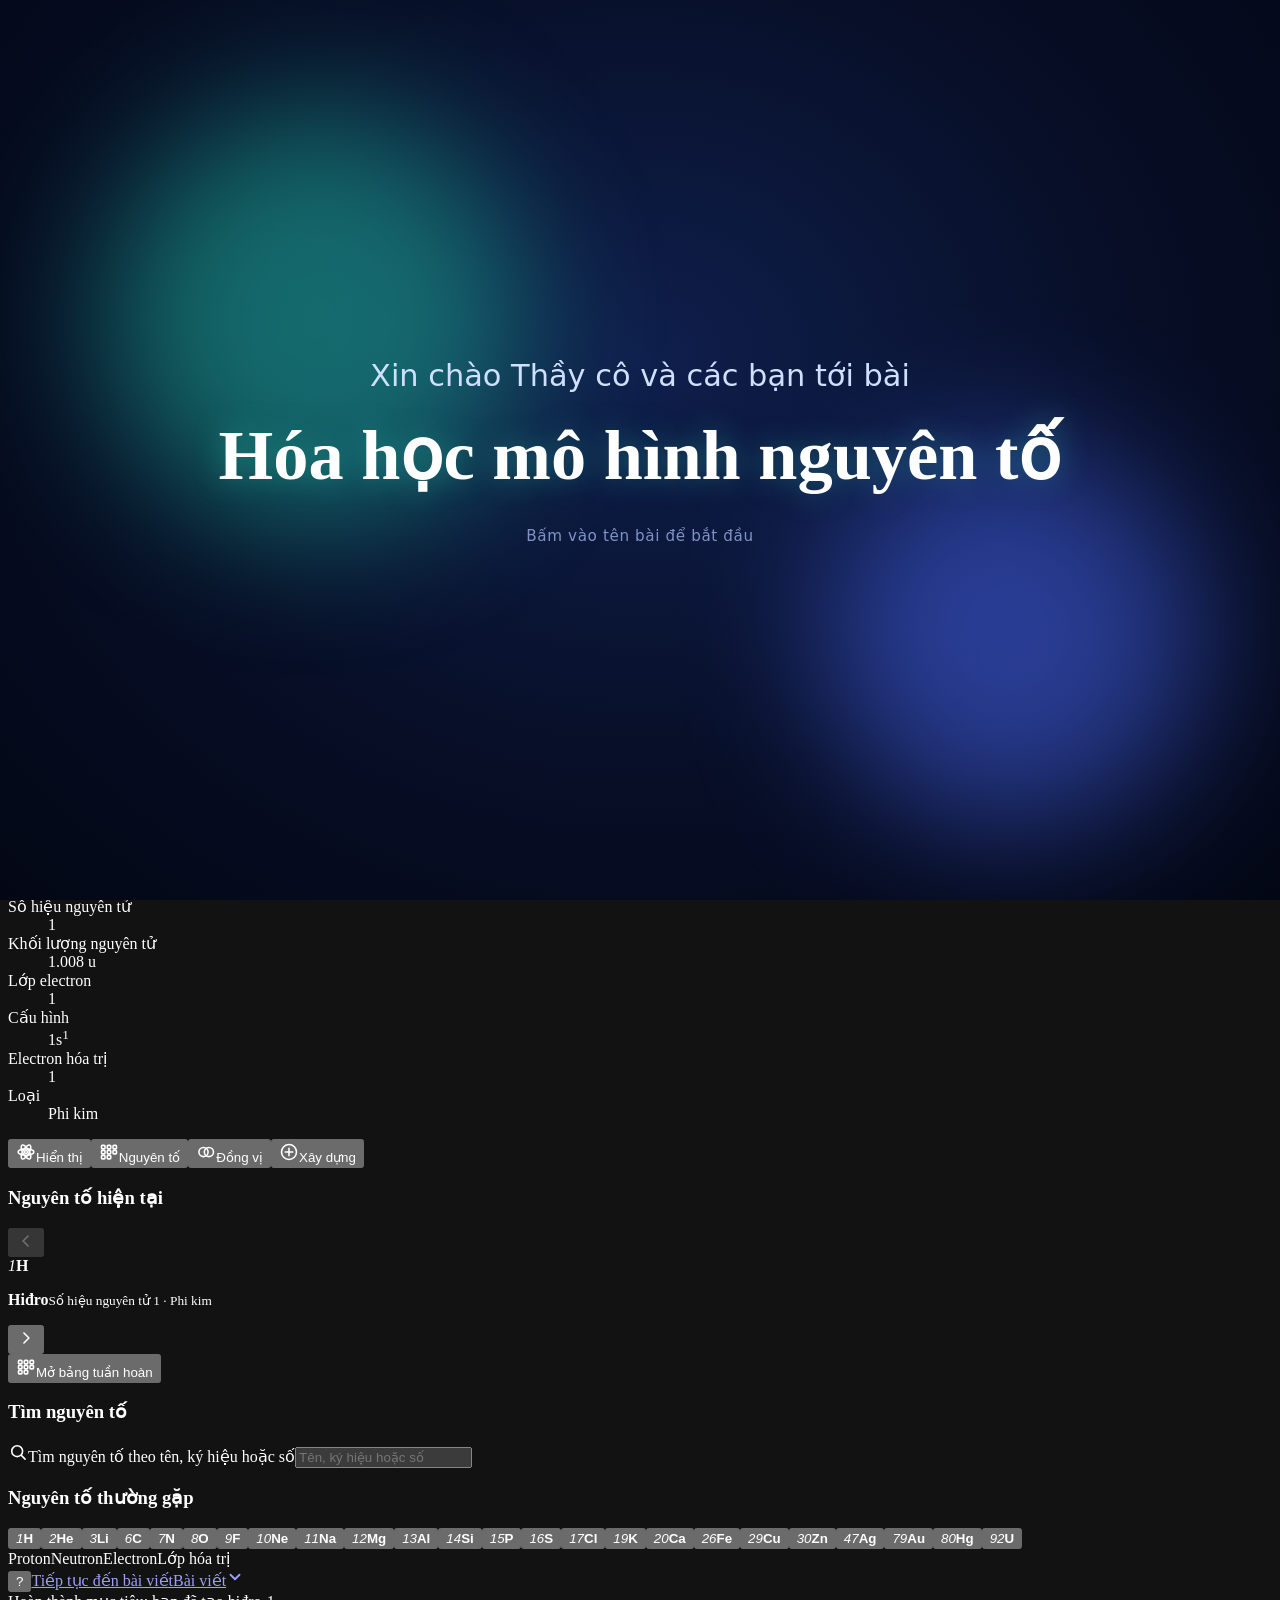
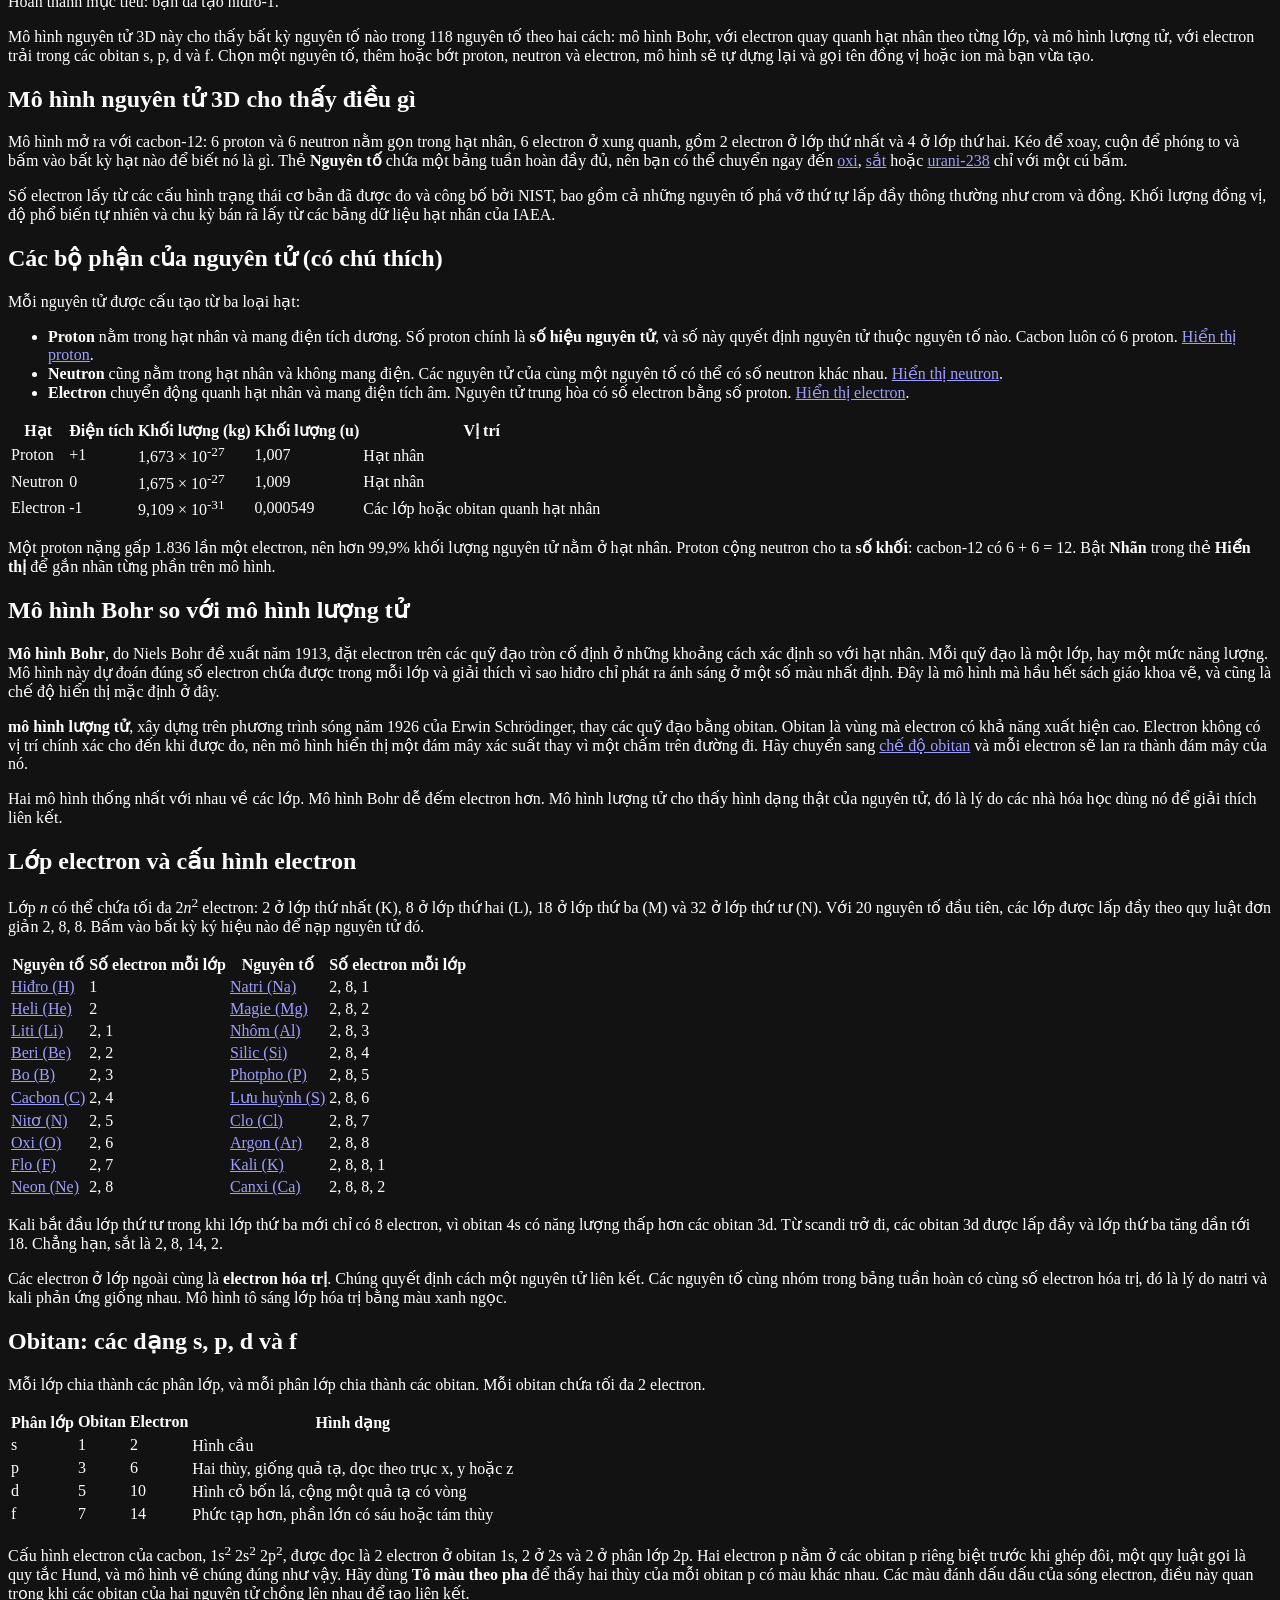
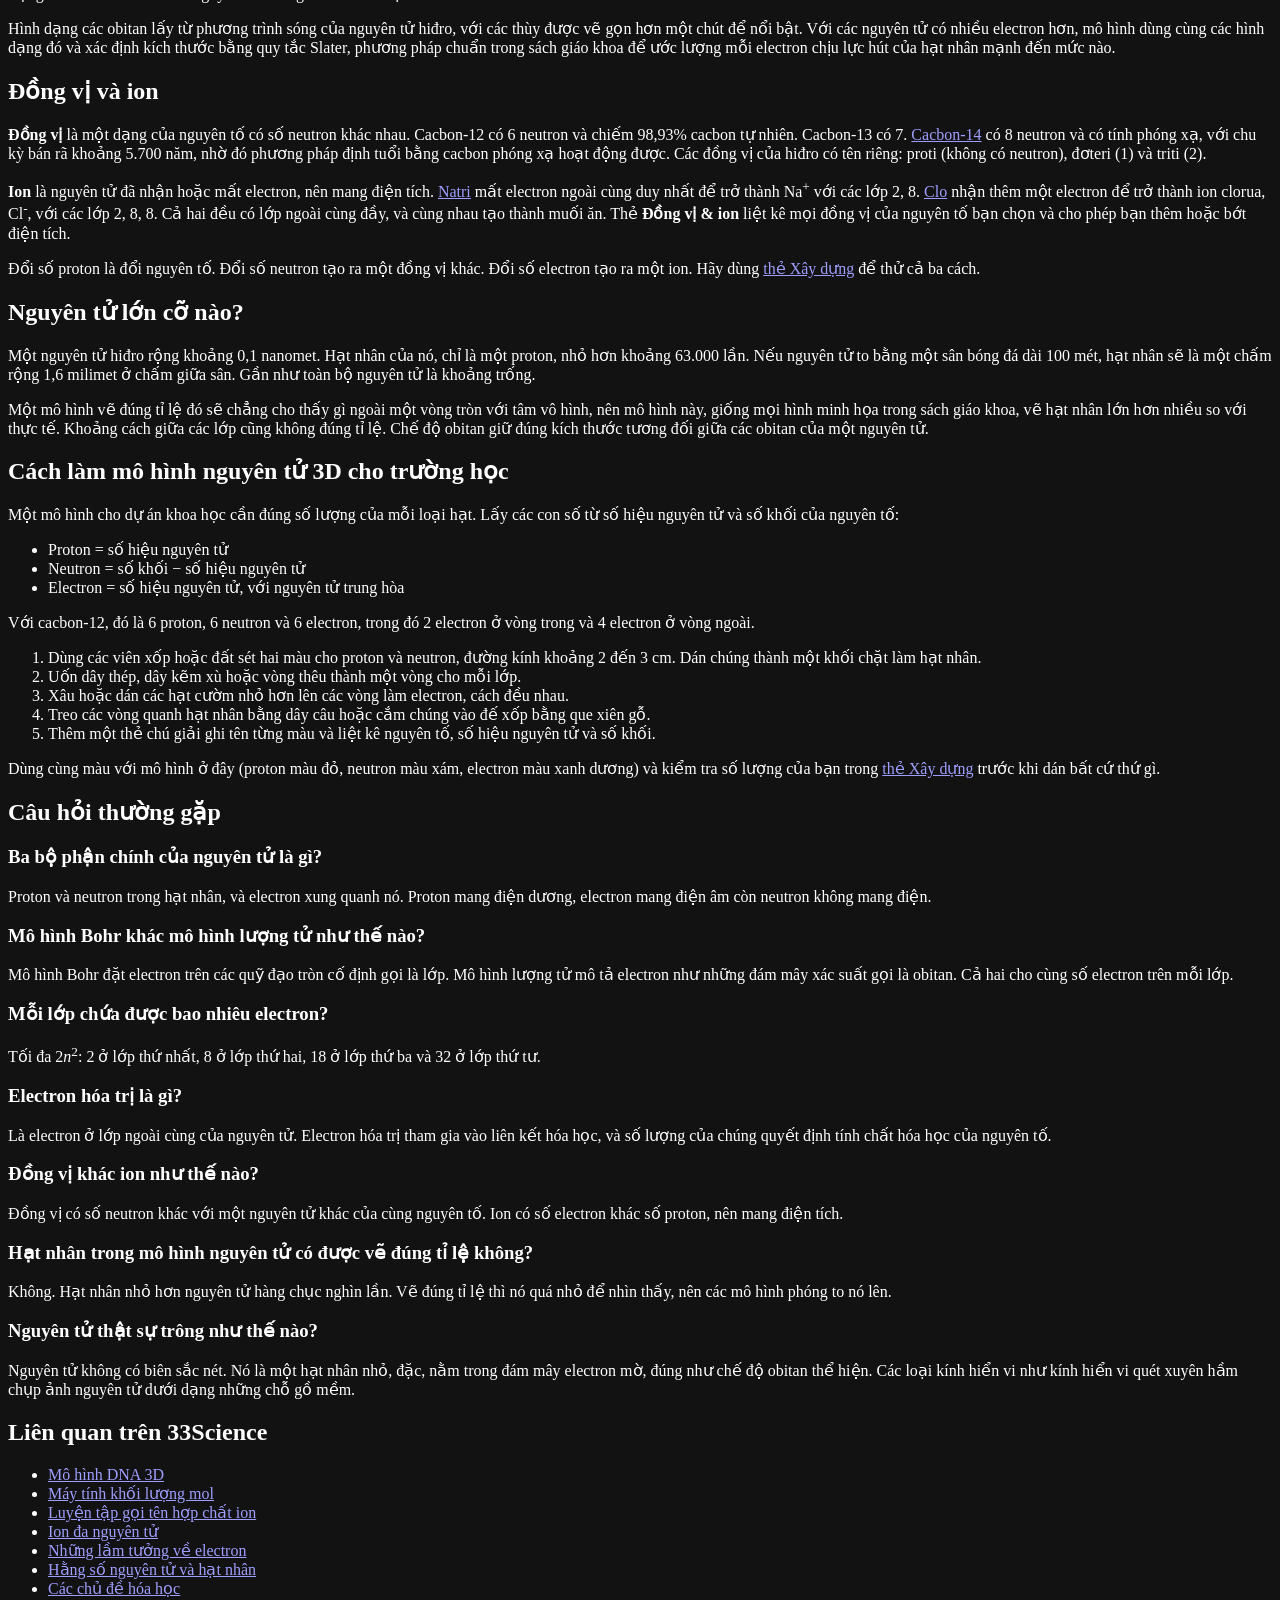
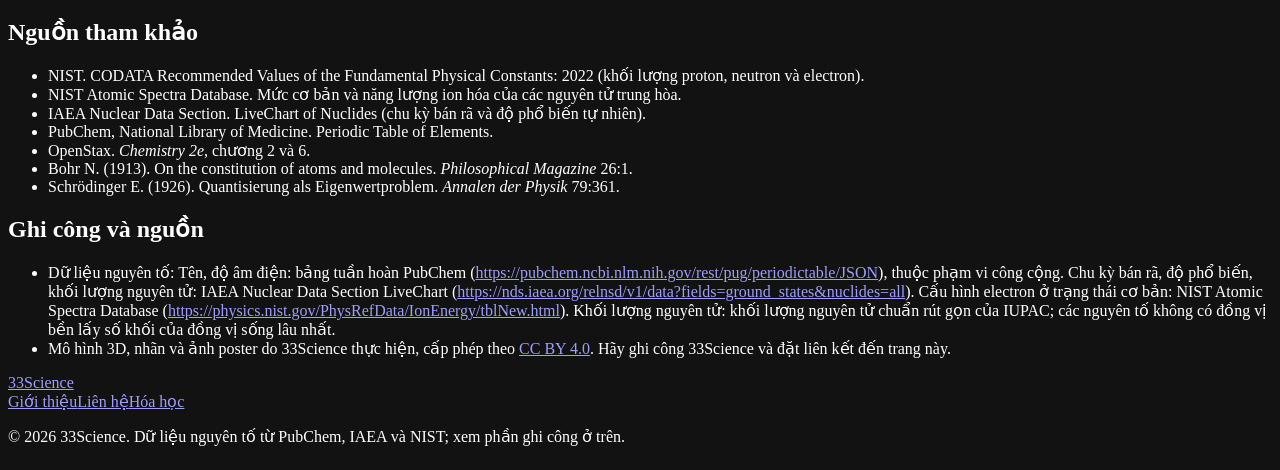
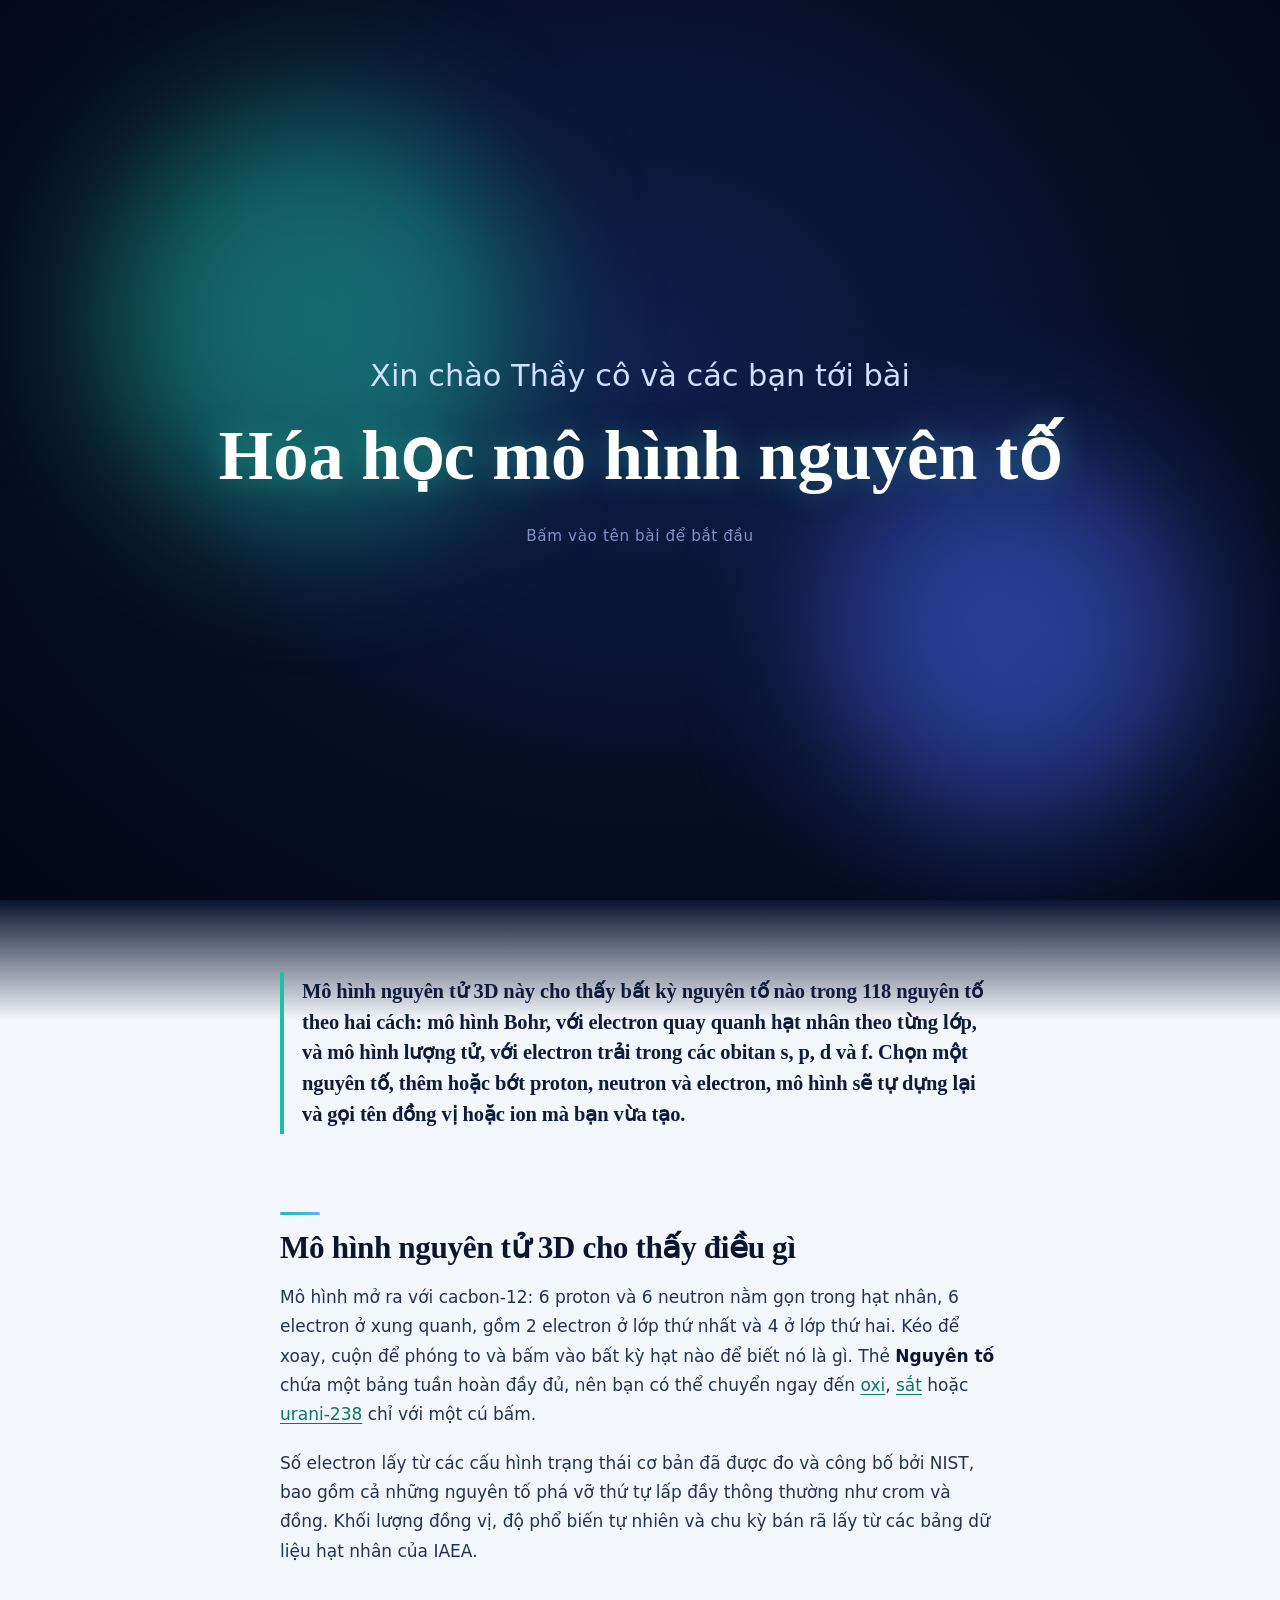
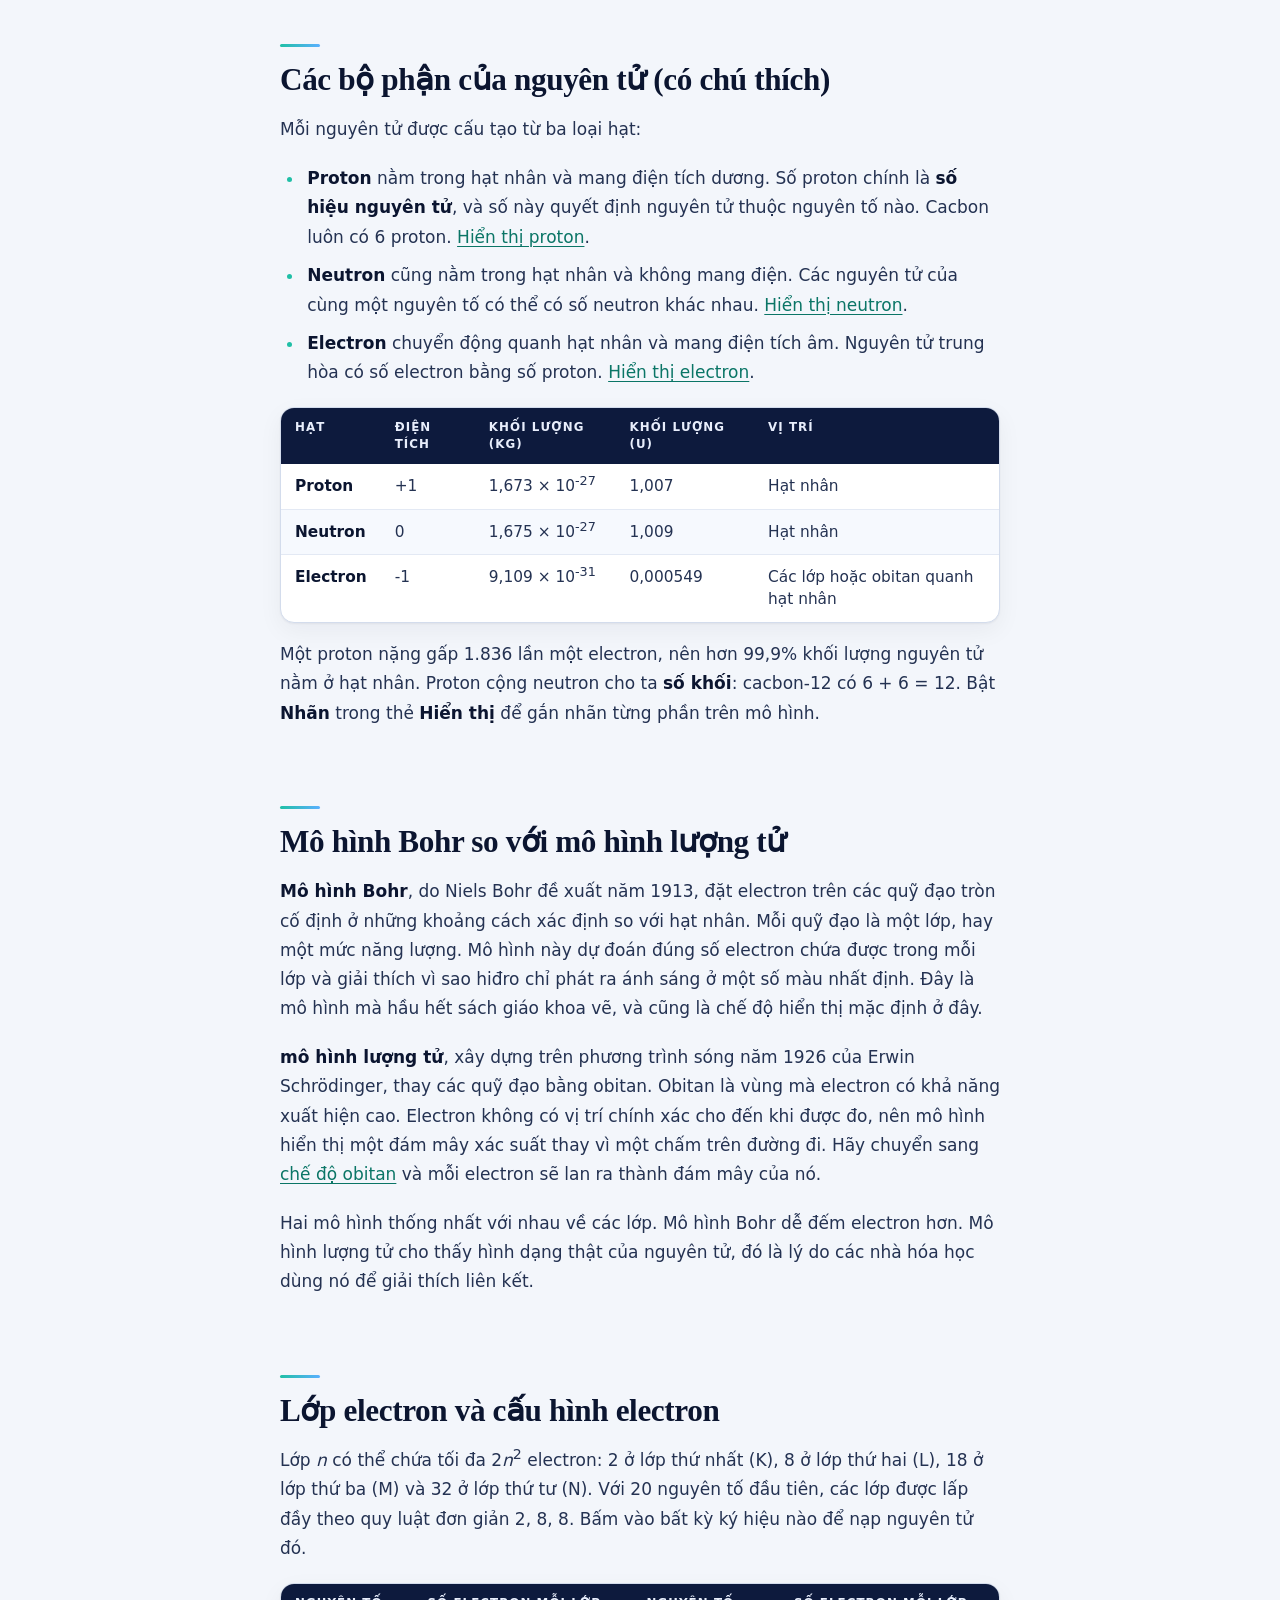
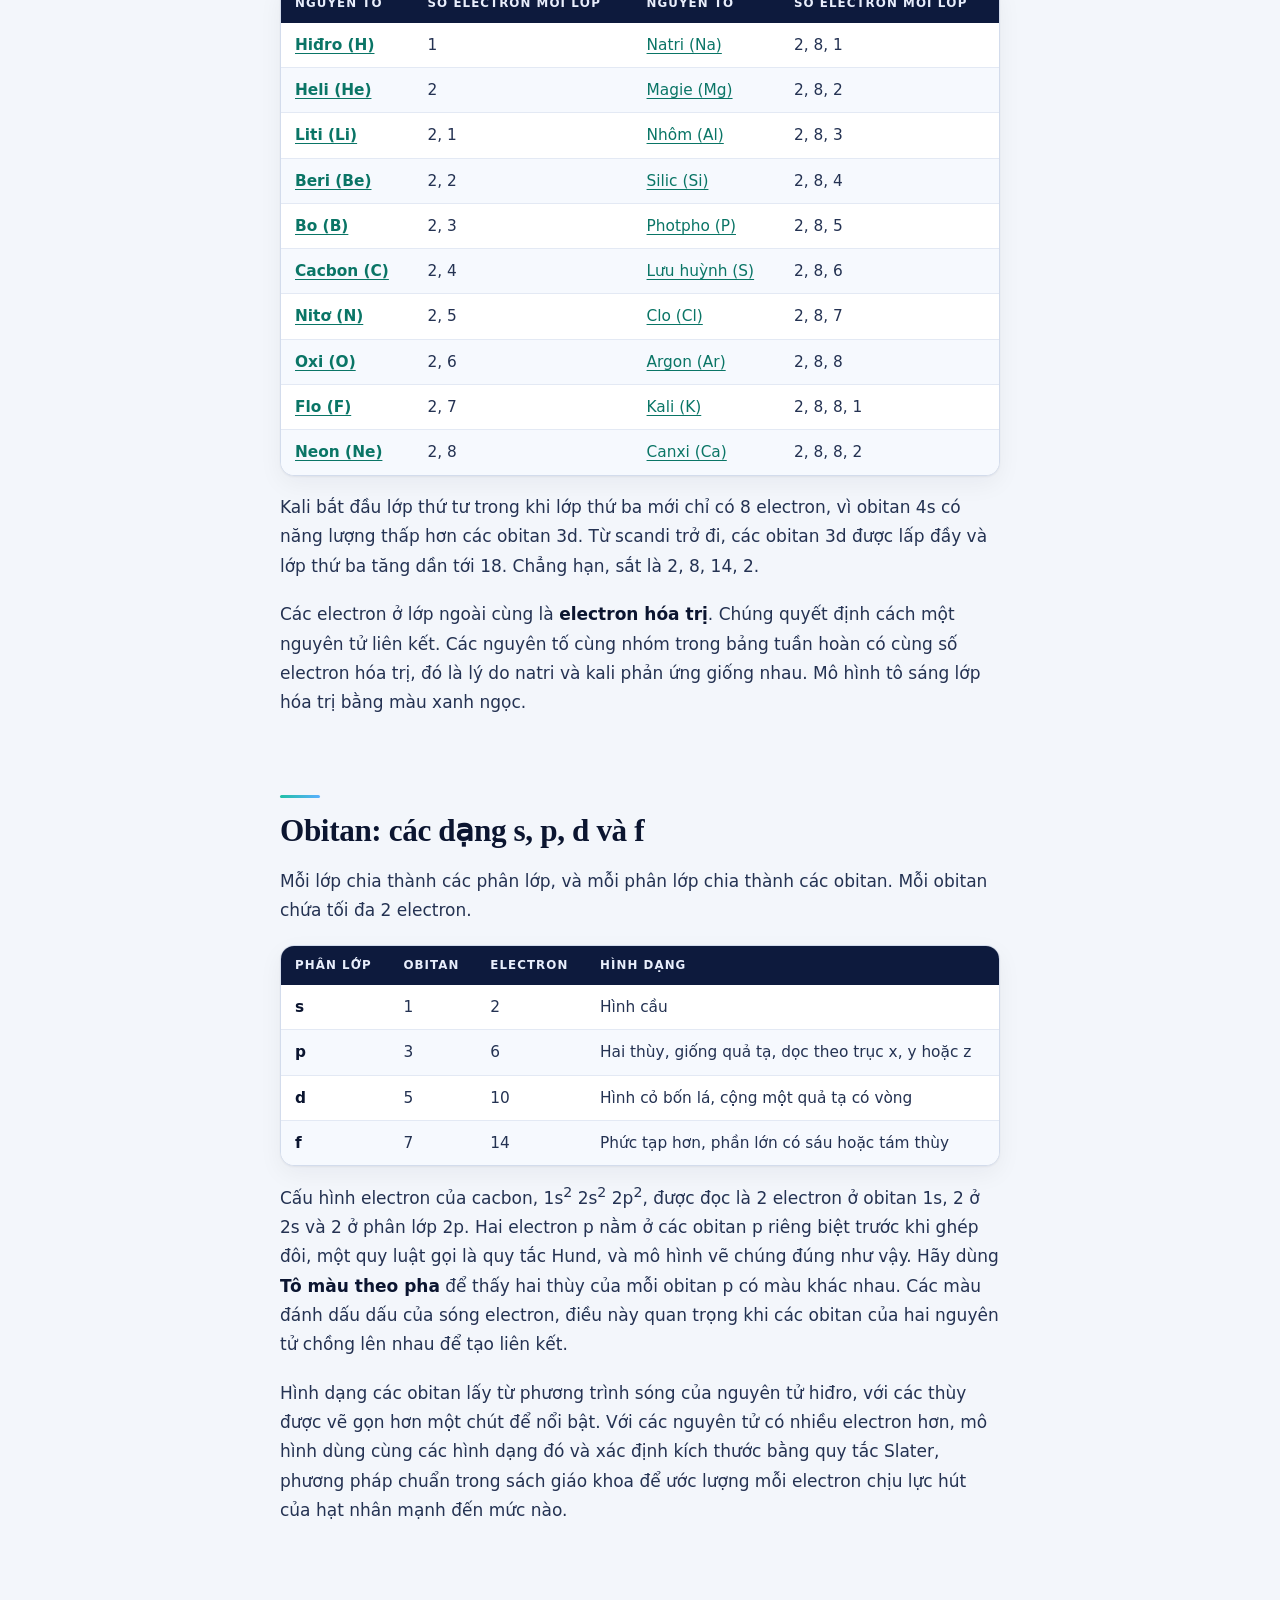
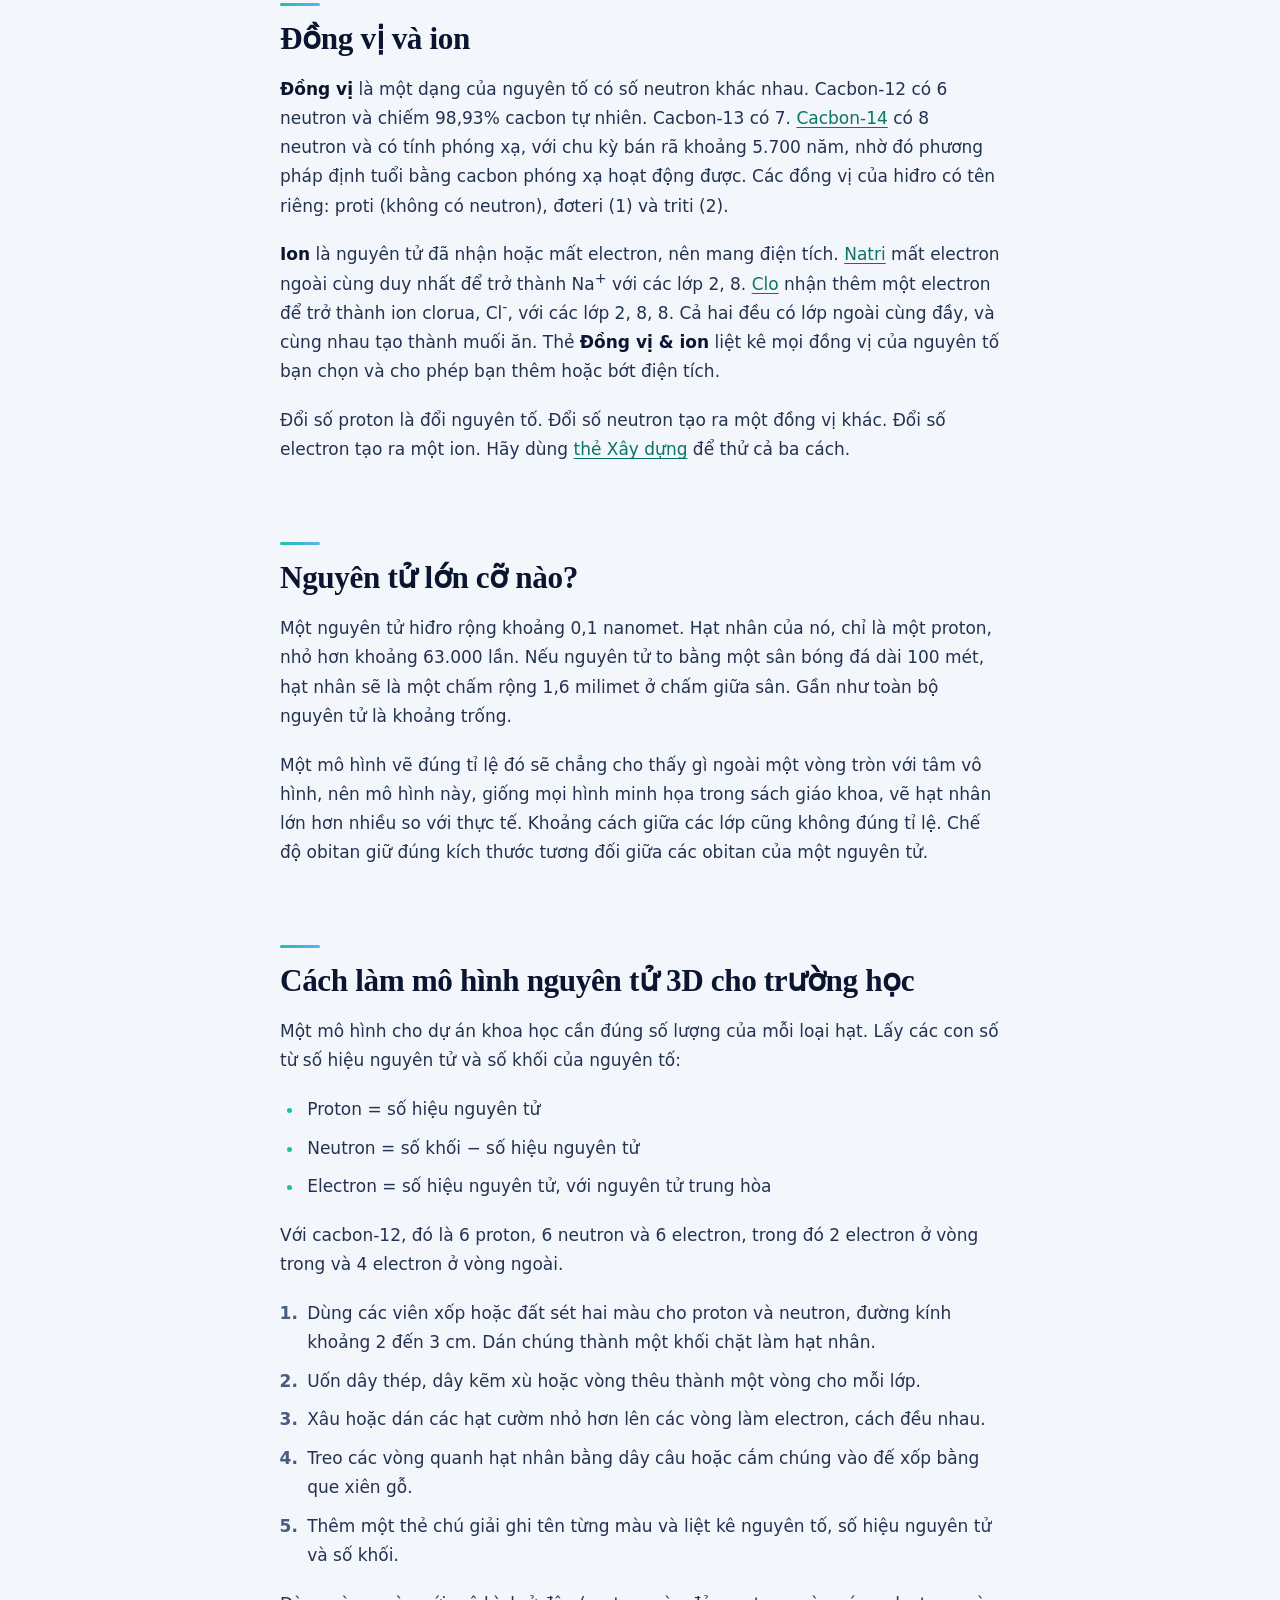
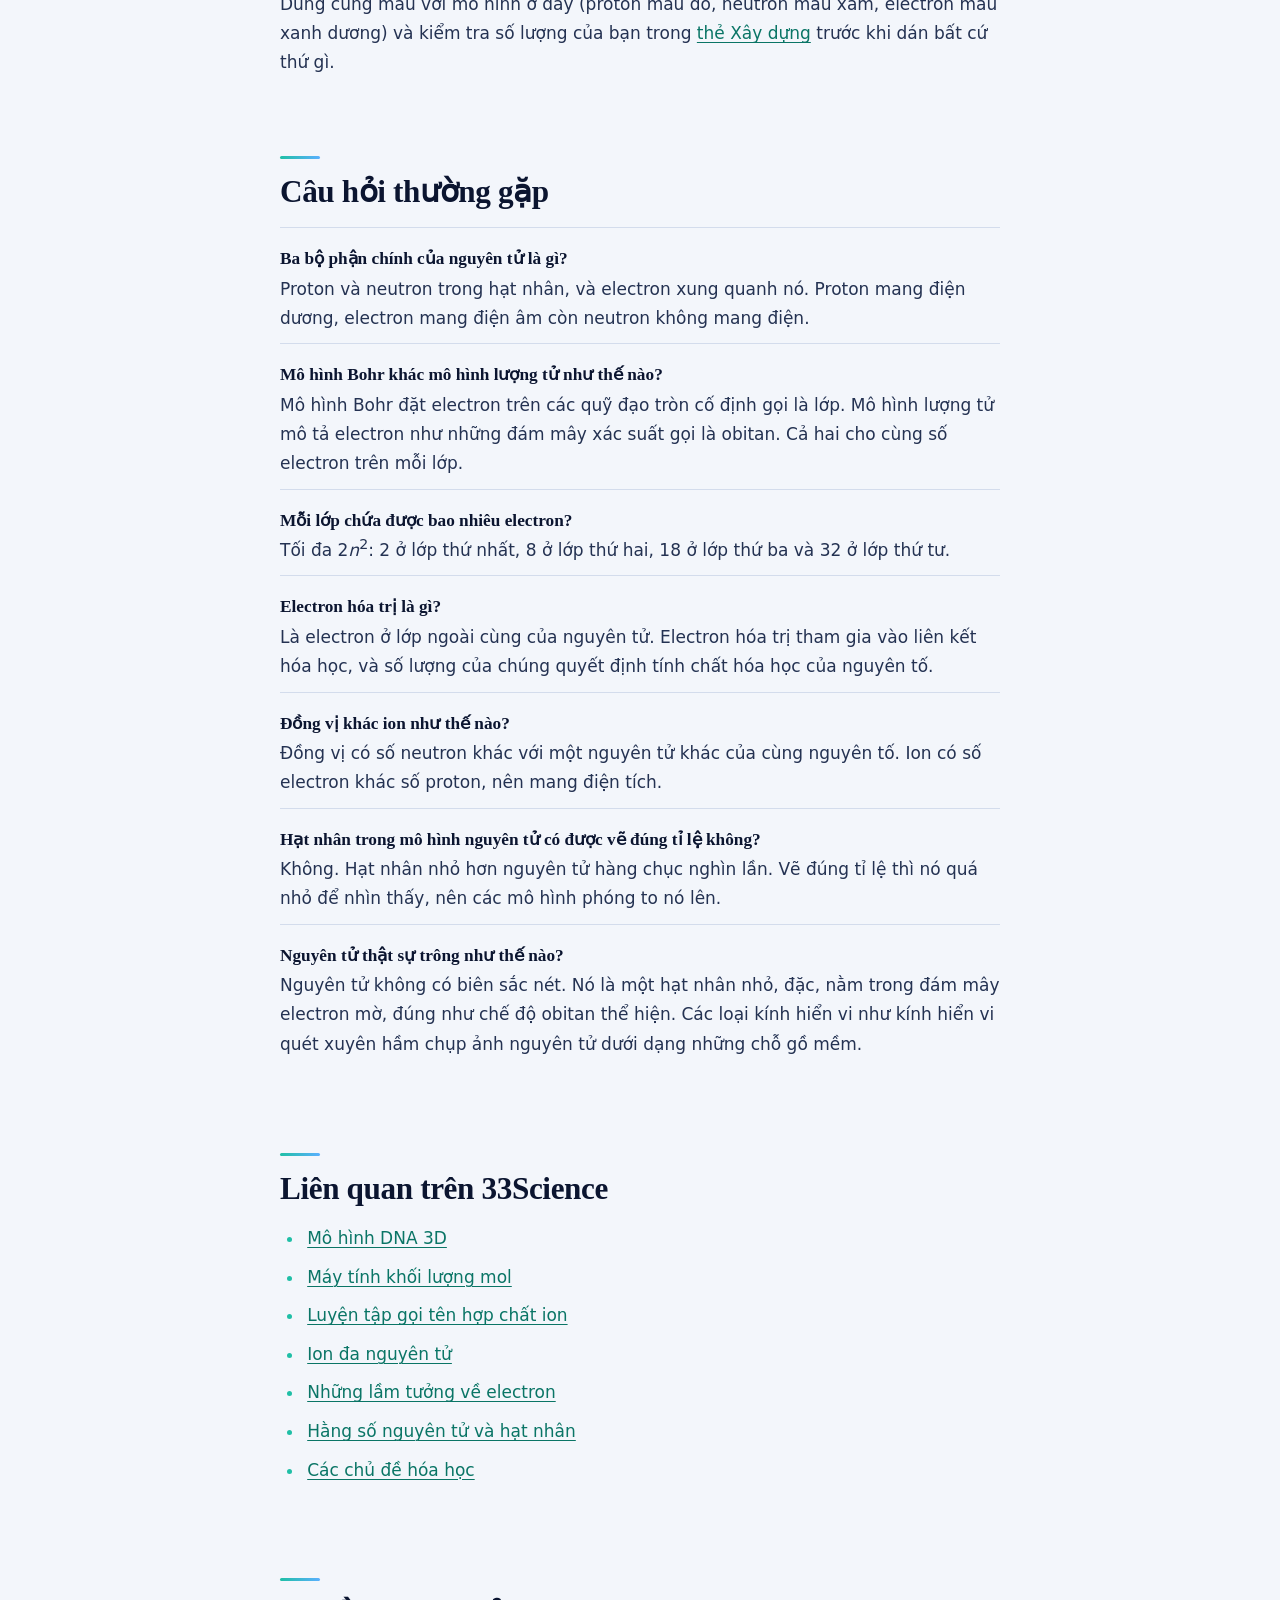
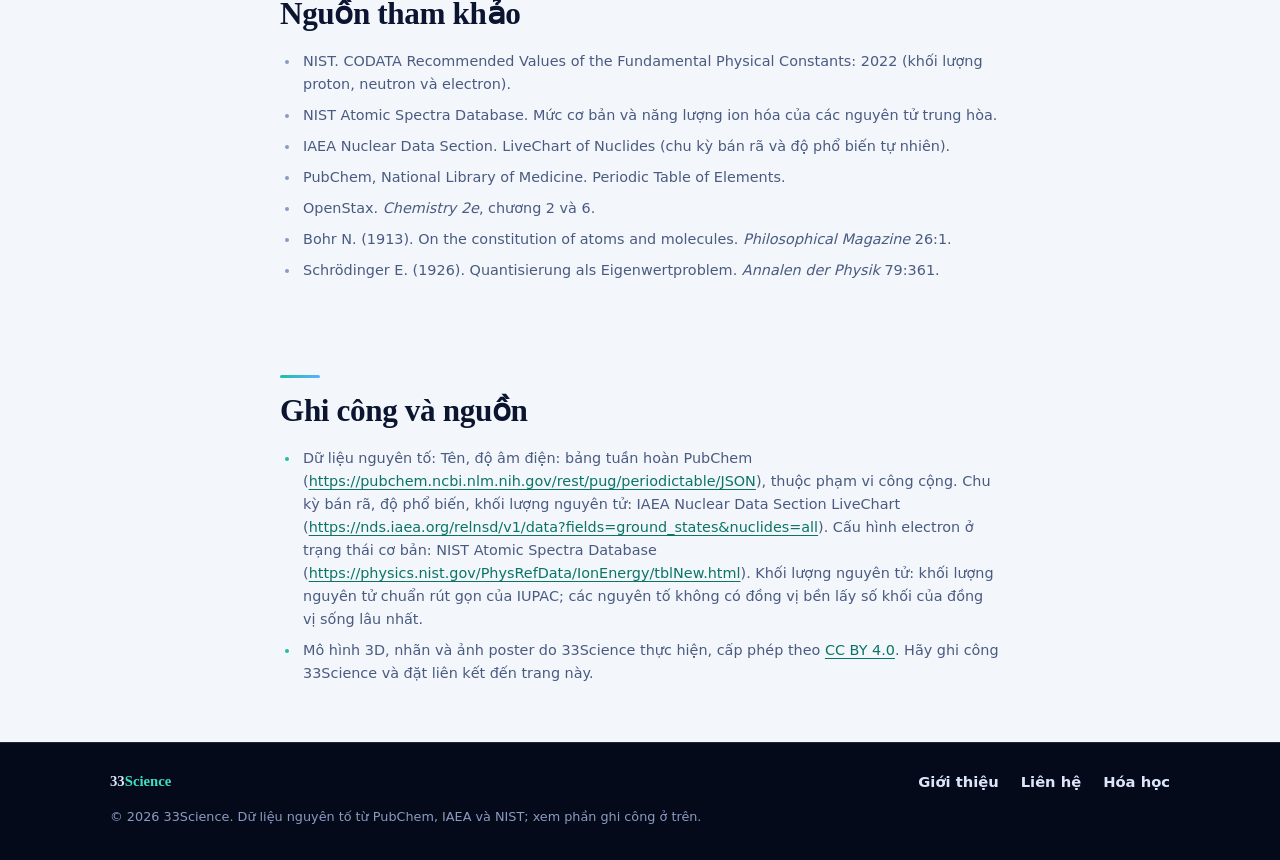
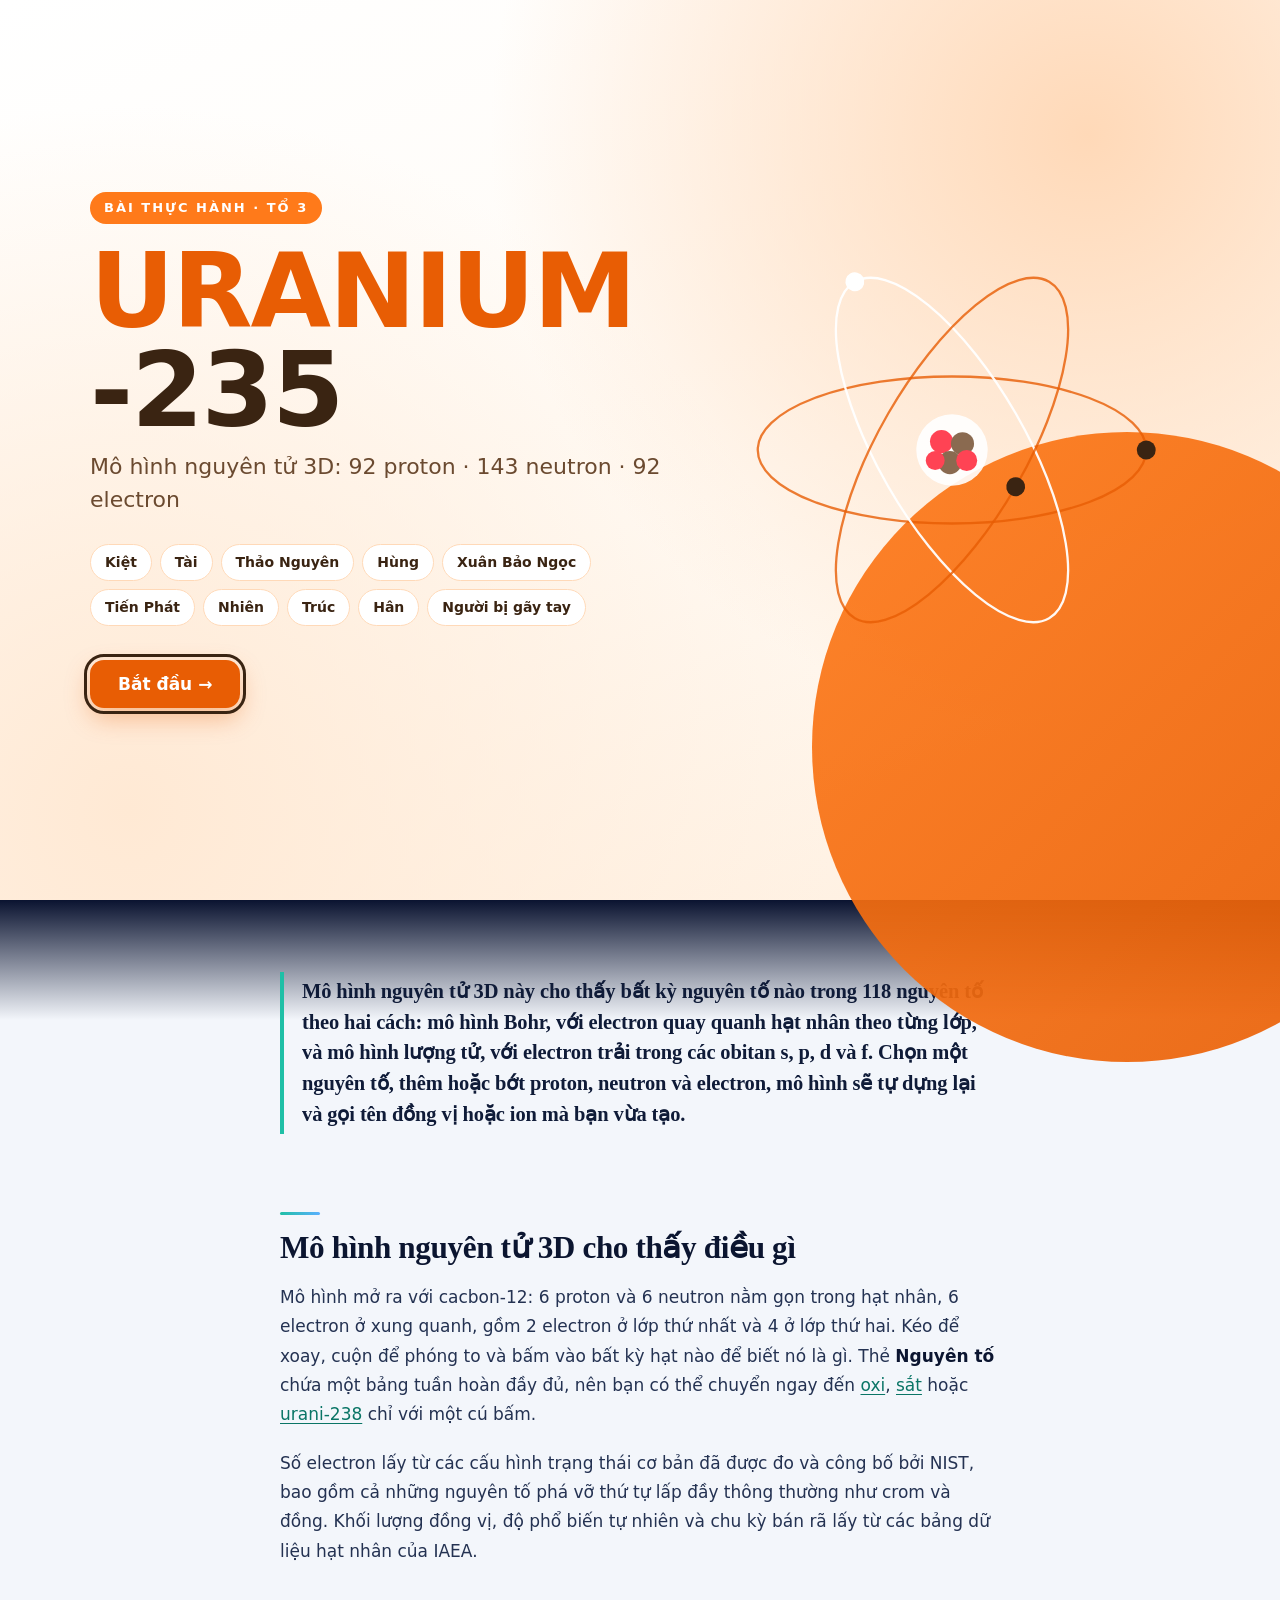
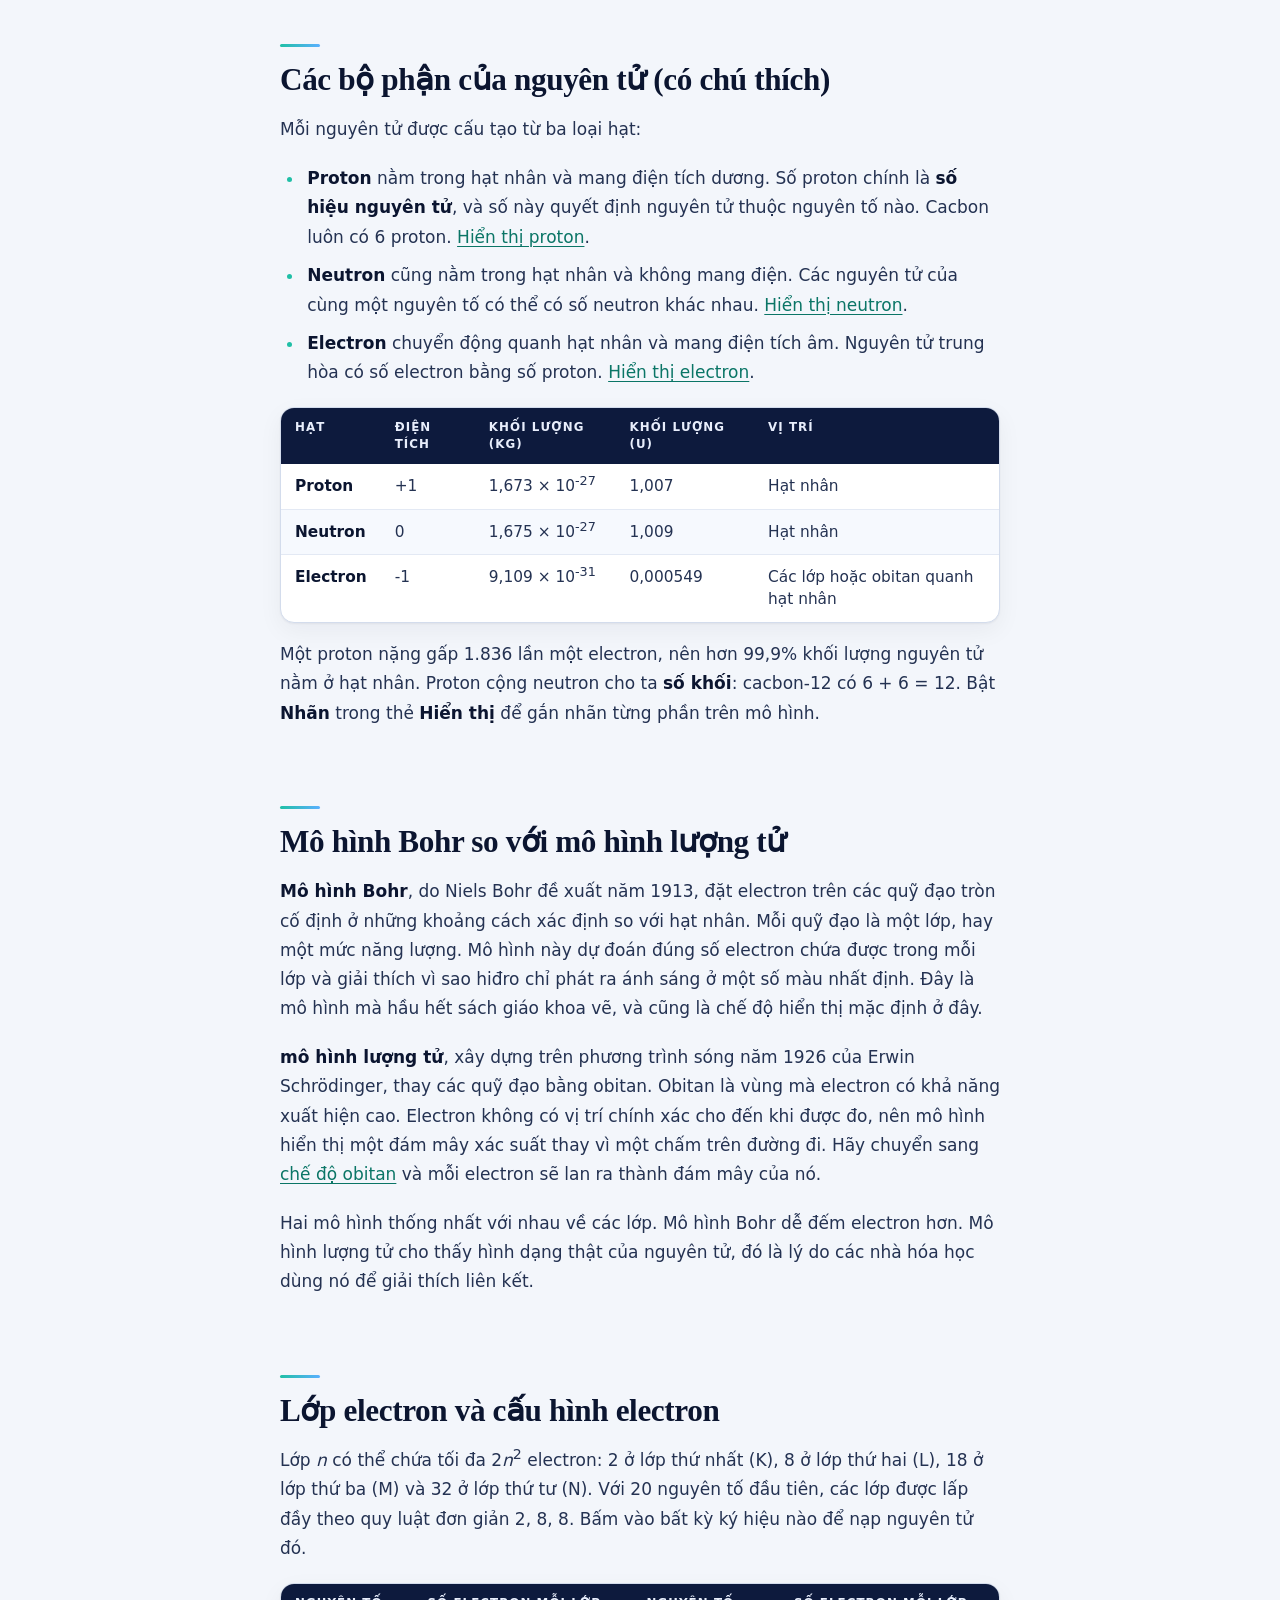
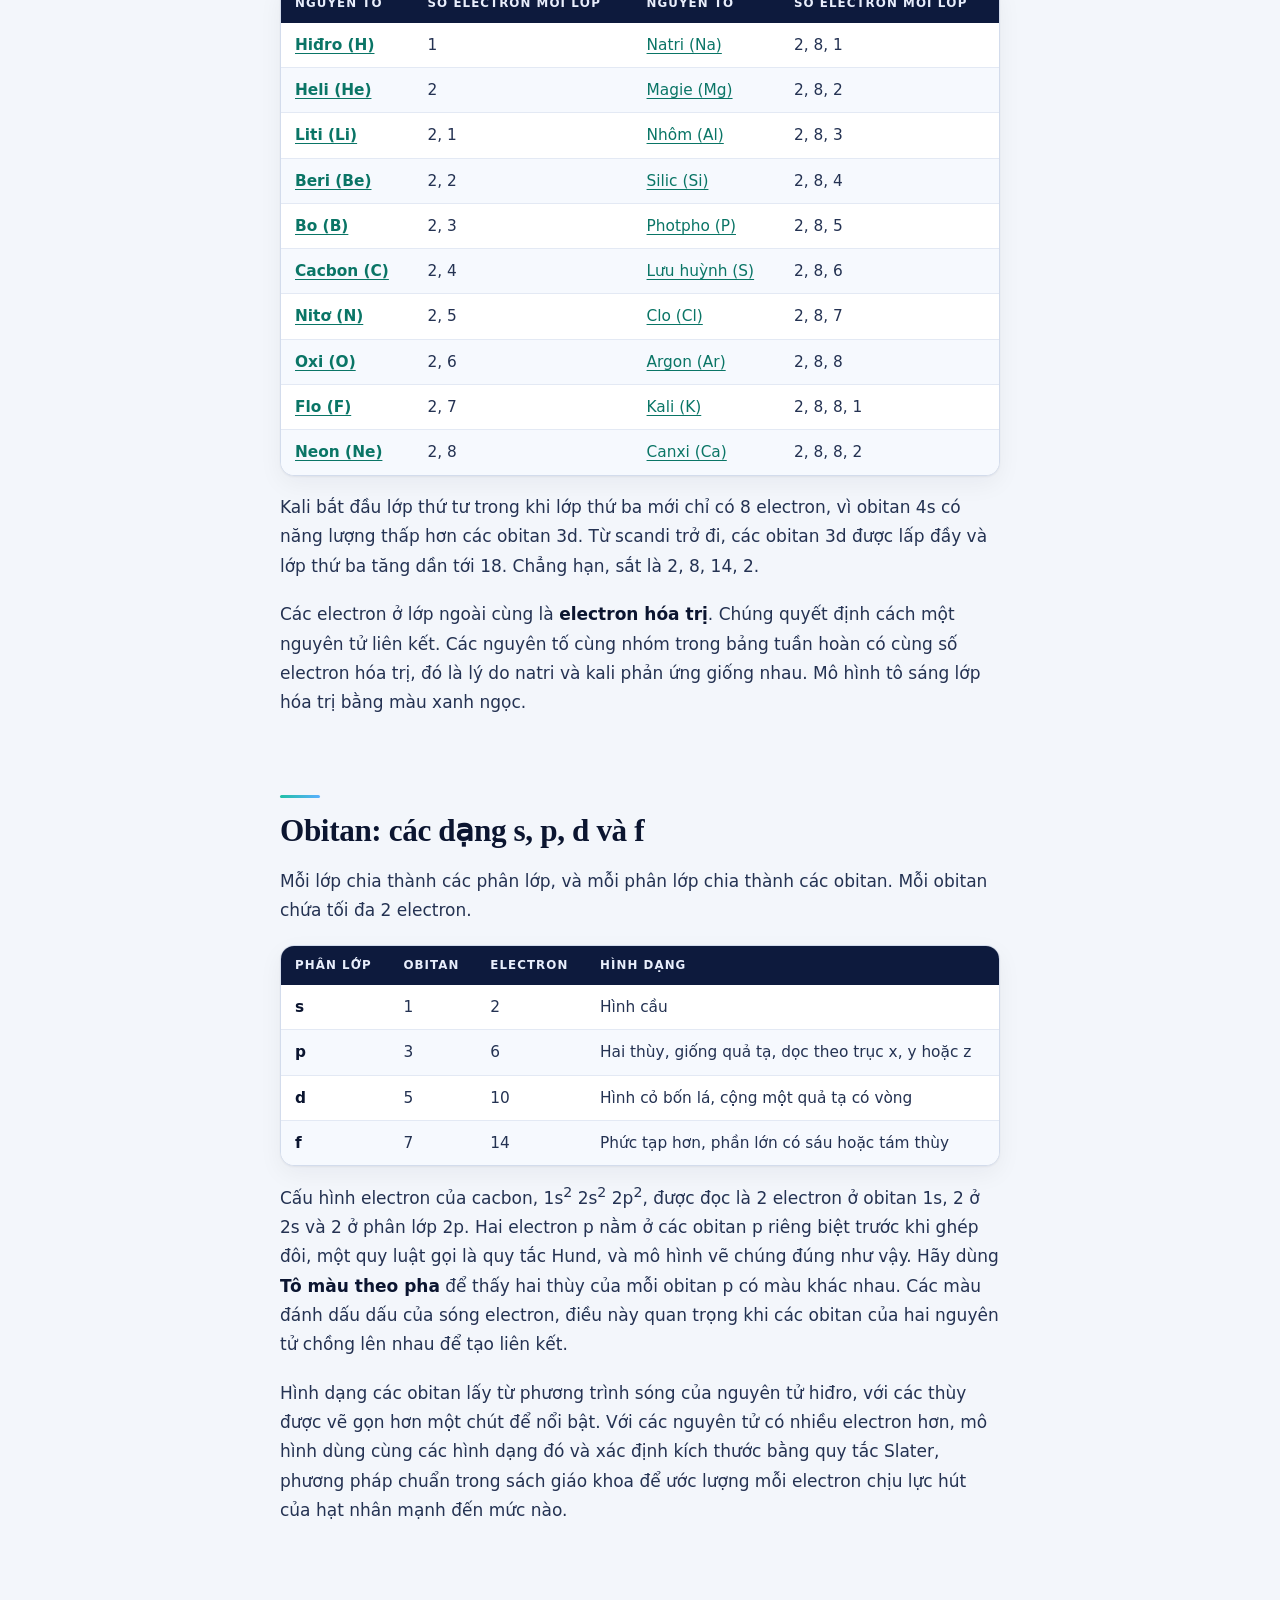
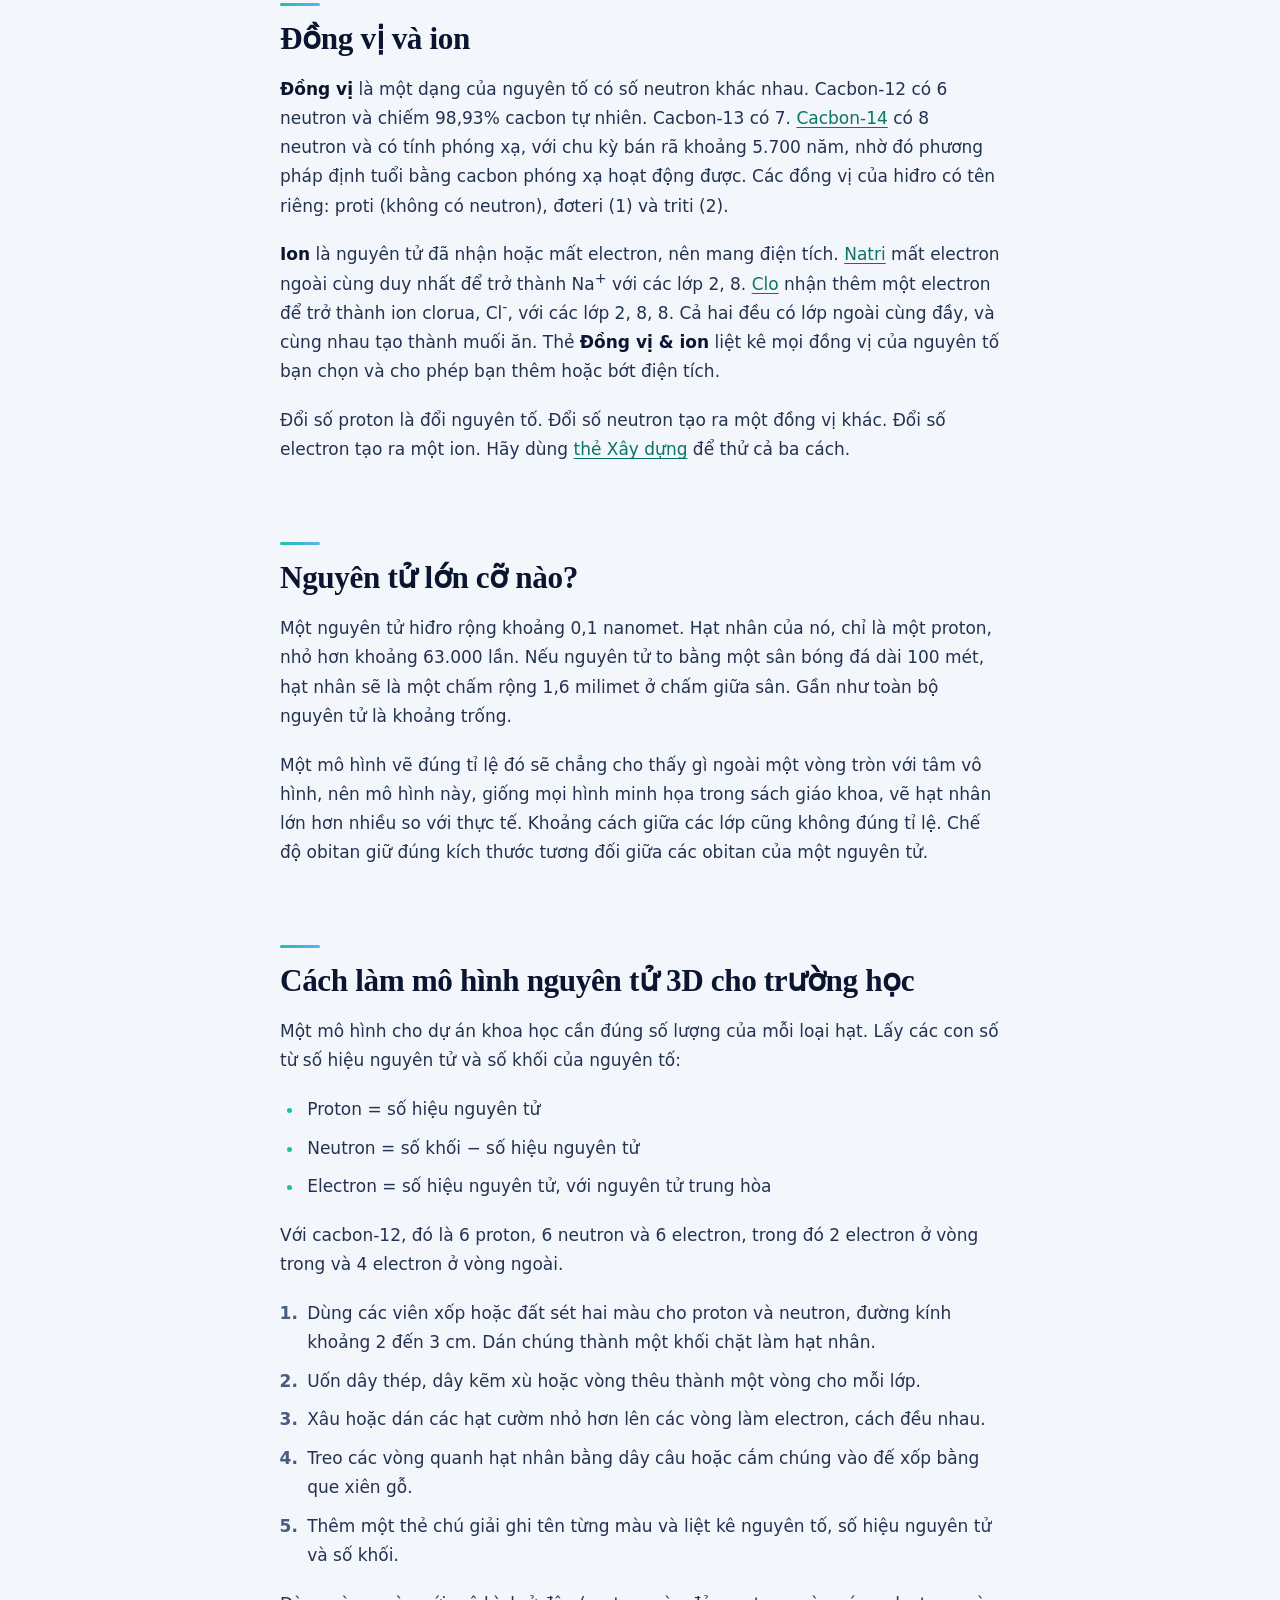
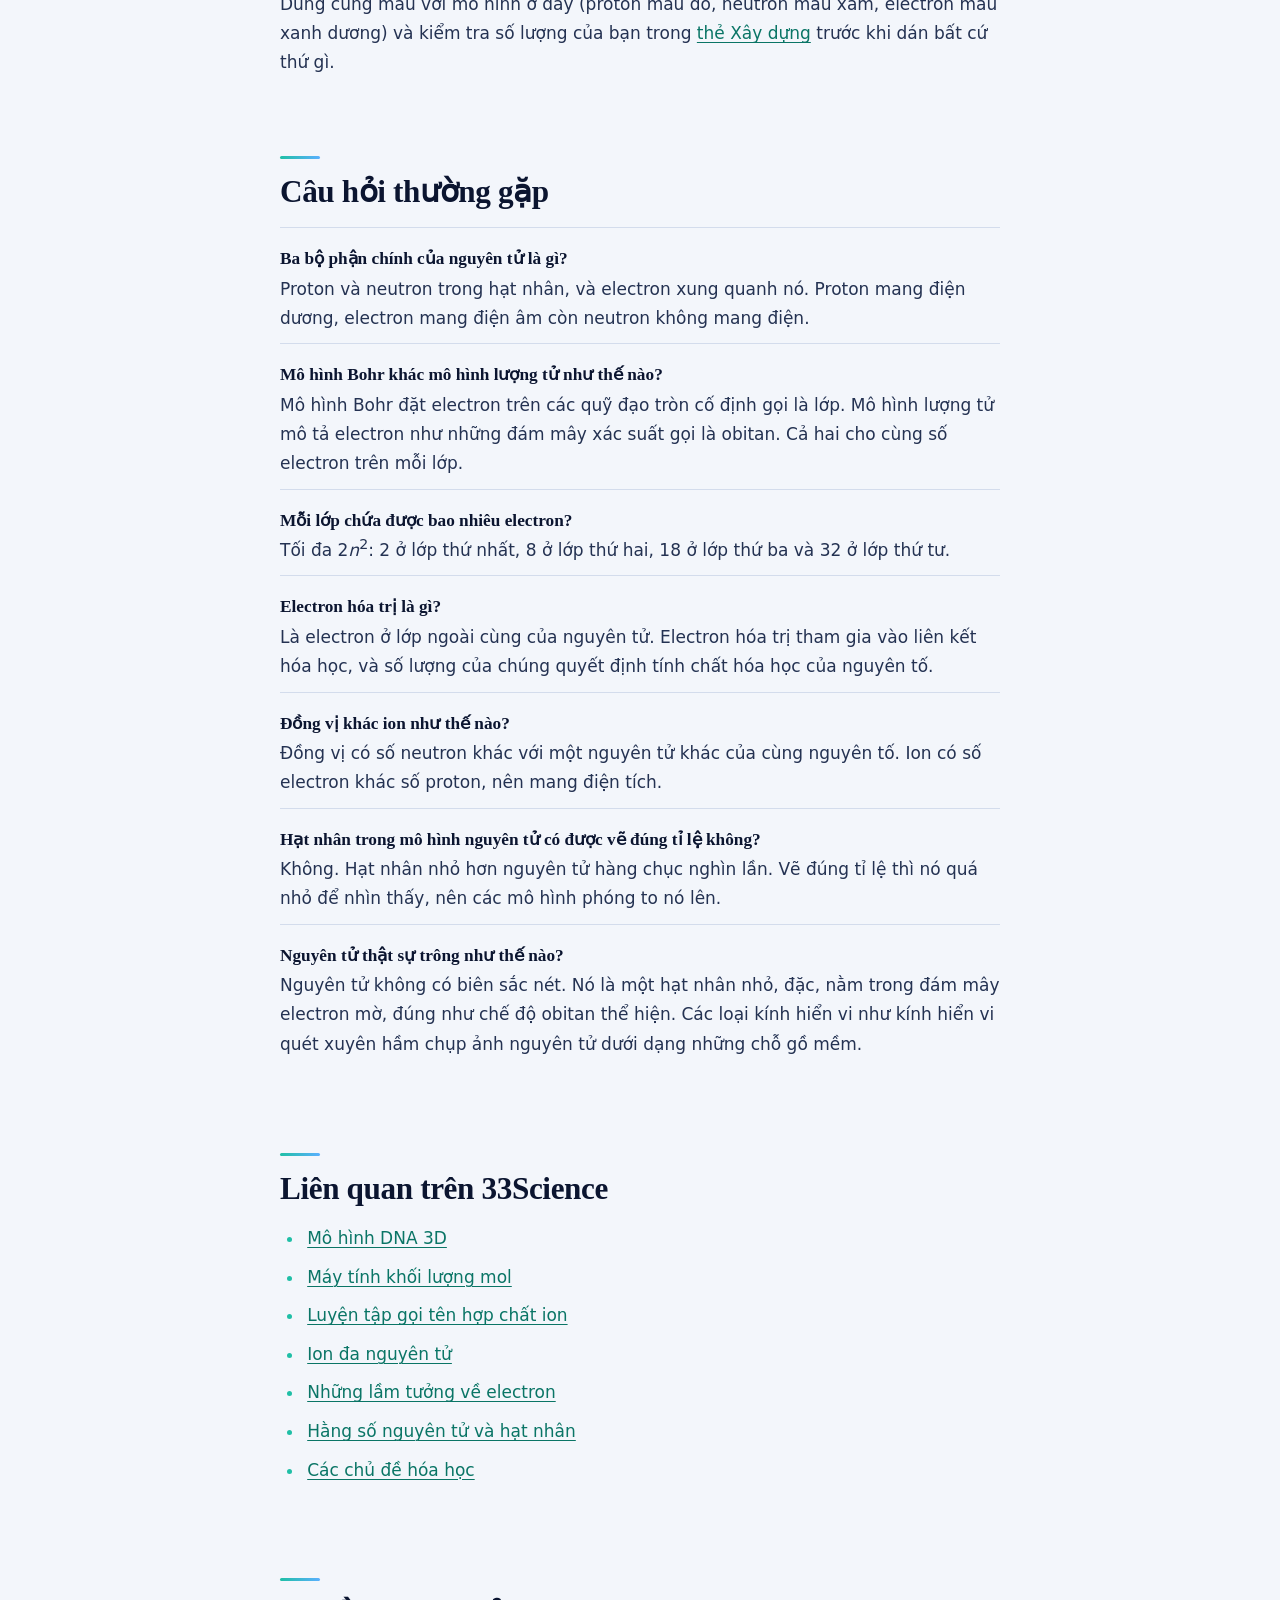
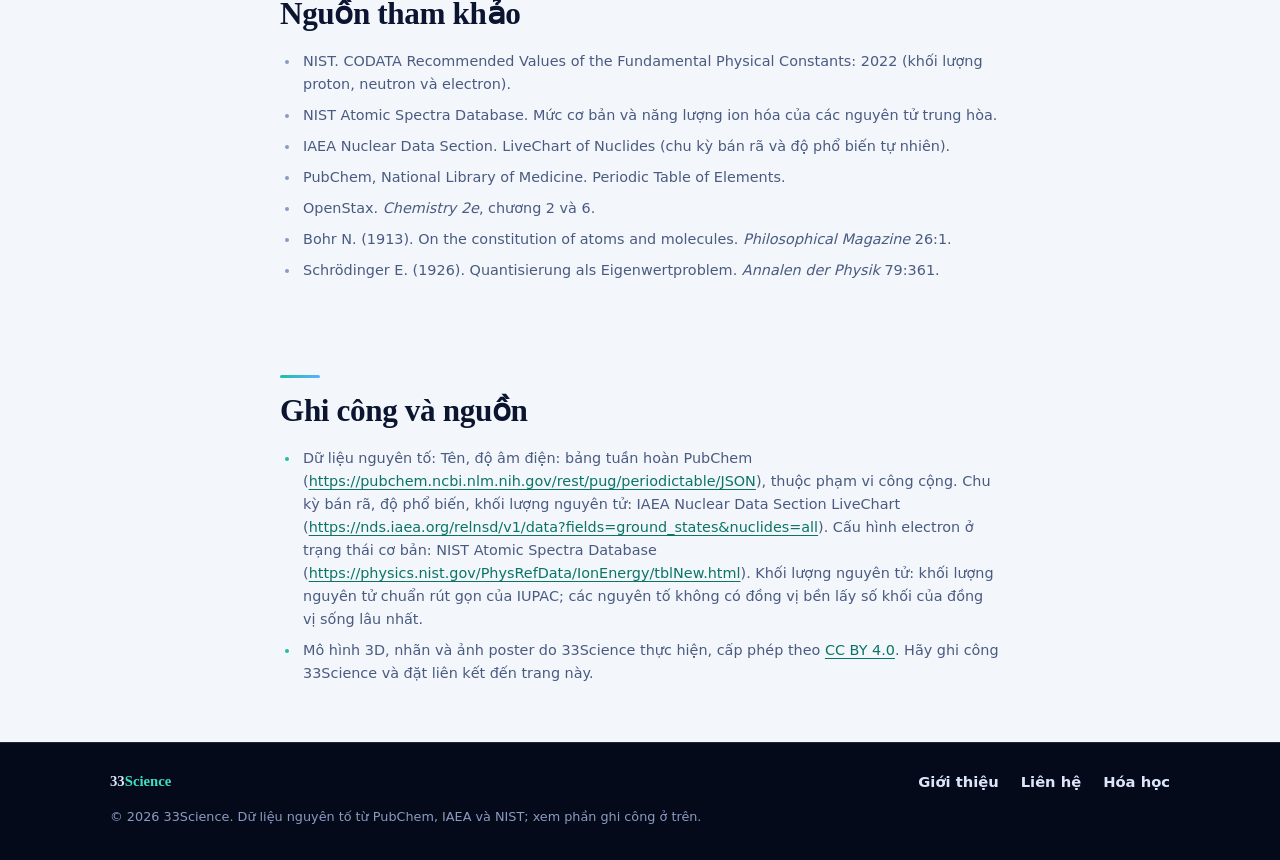
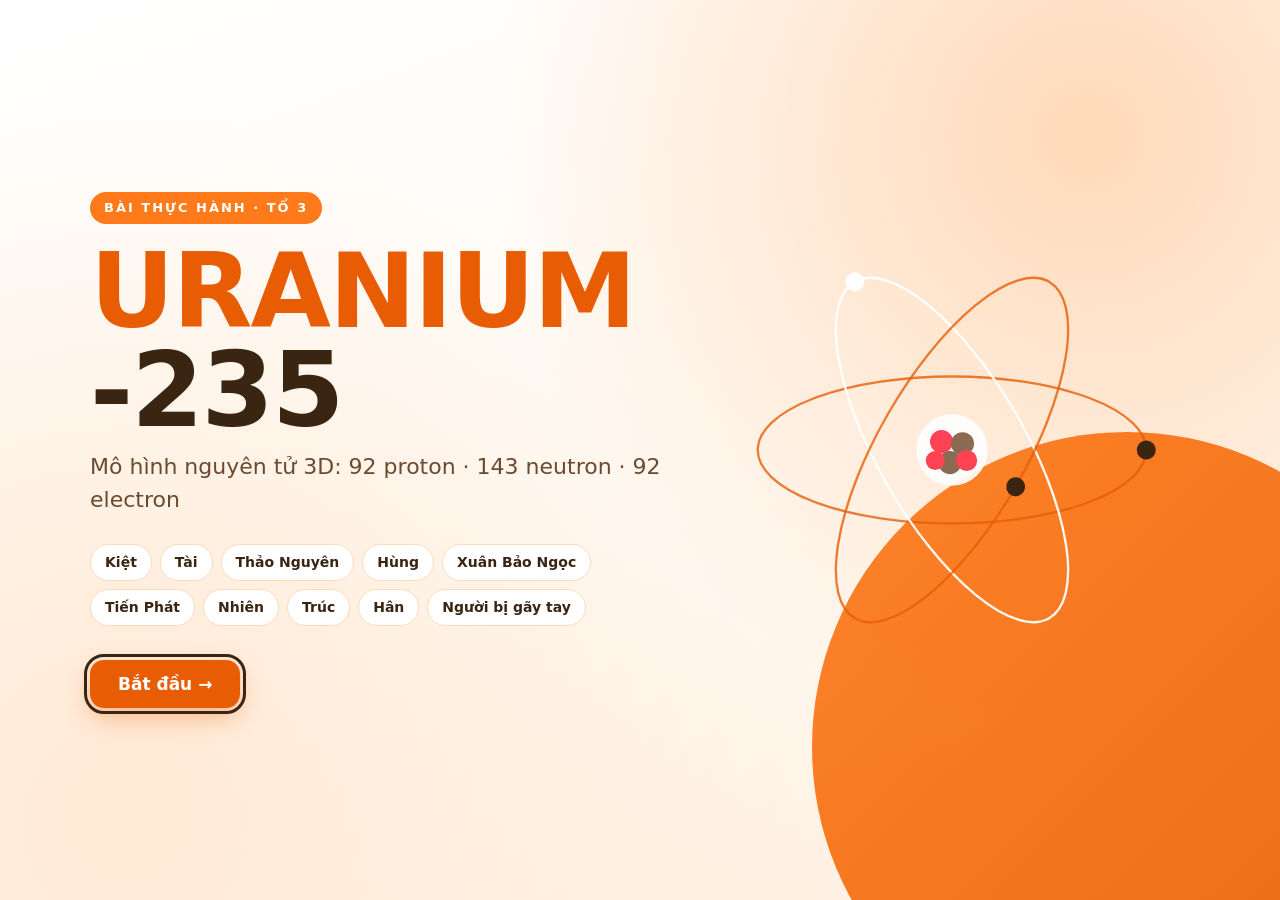
